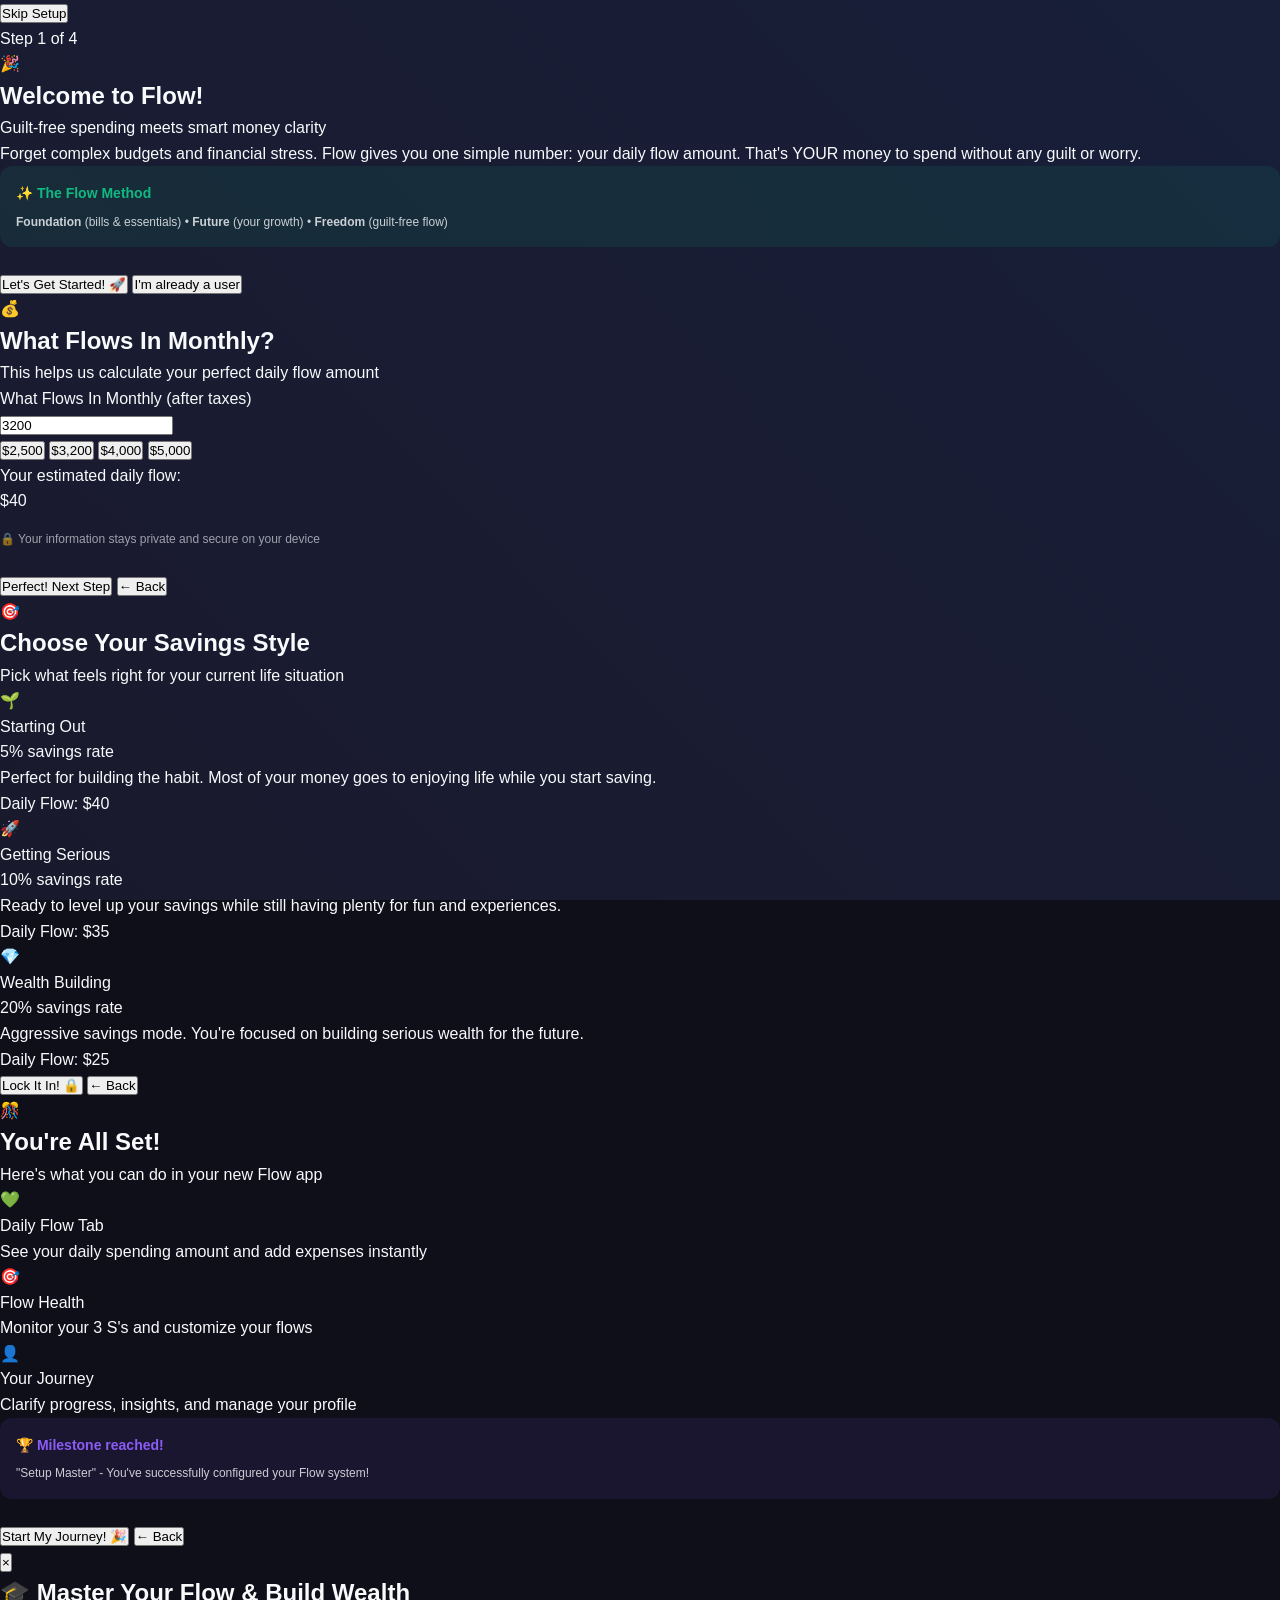
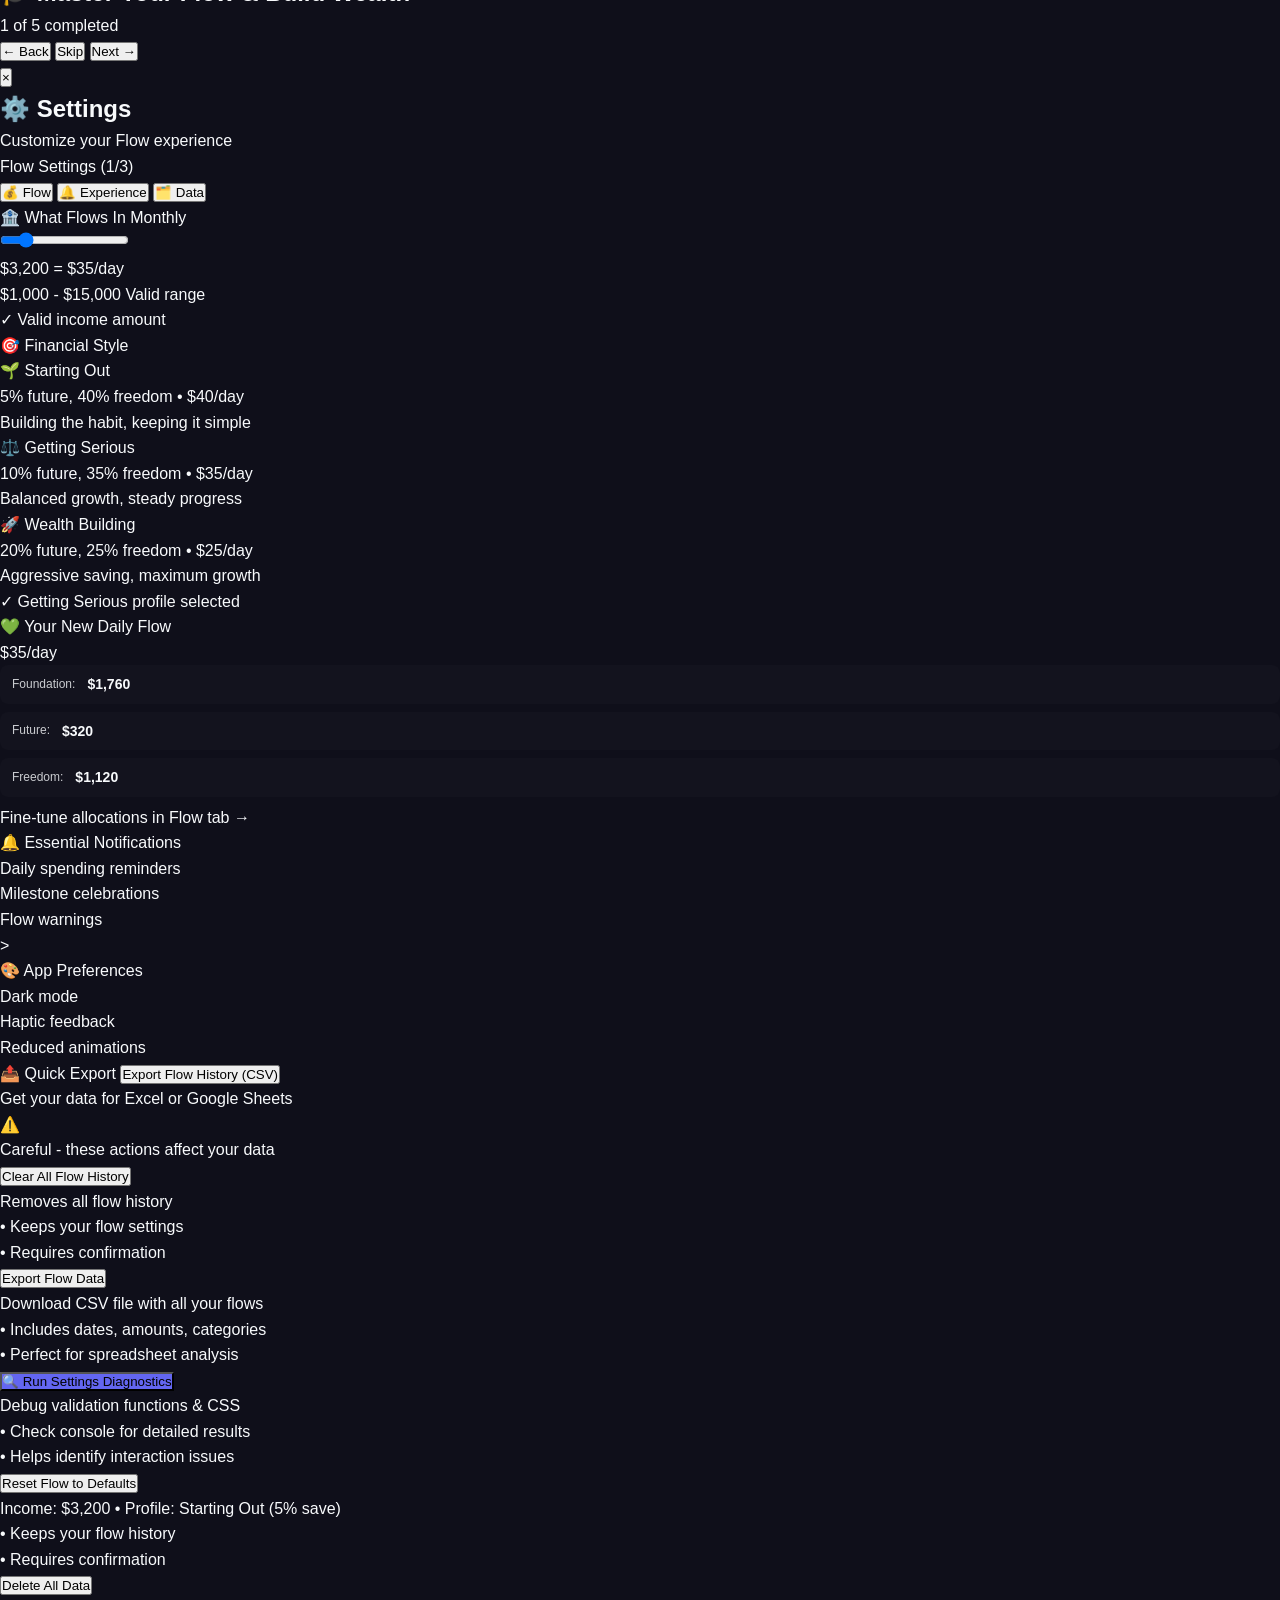
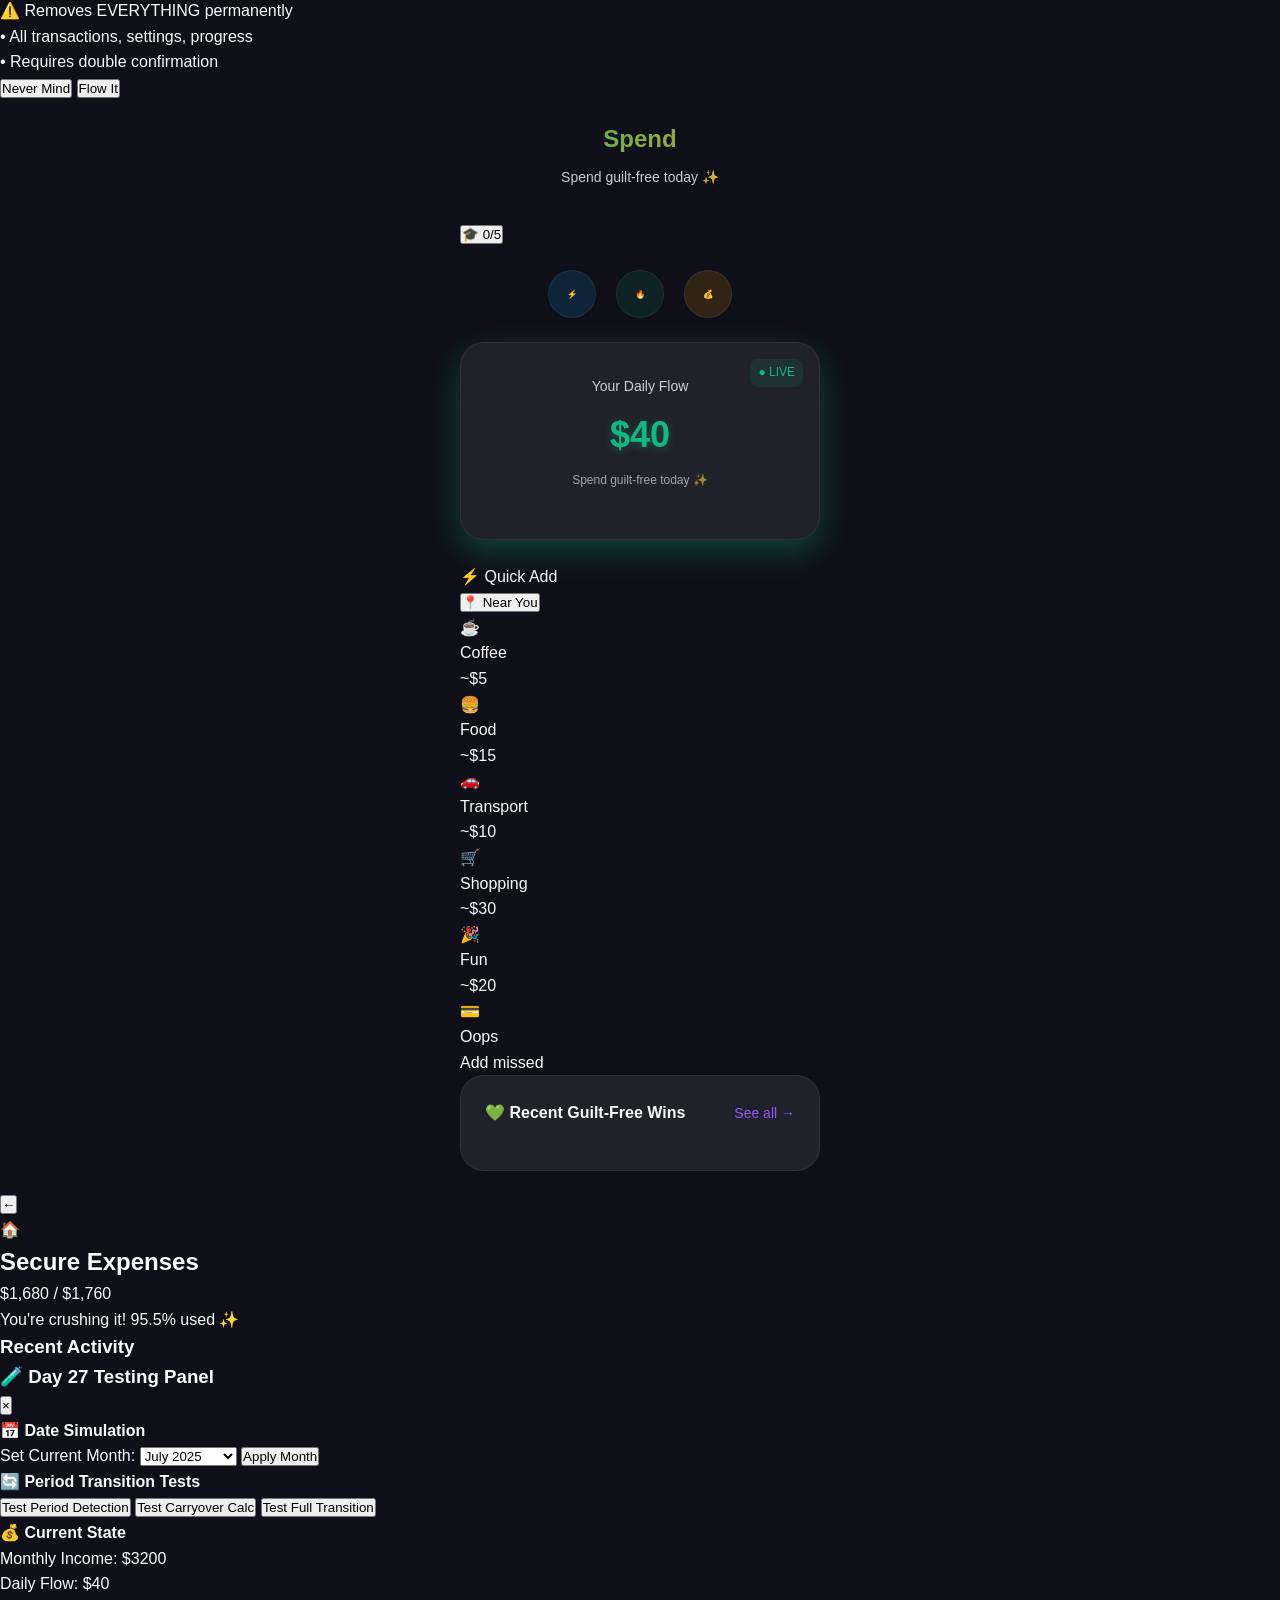
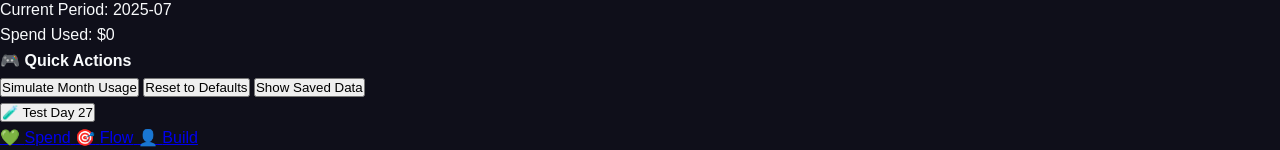
==== flow_app_v4.1.html @ bead7e96 "v4.1.0: Fix allocation sliders & add version headers LLOCATION SLIDER FIXES: - Fixed manual drag ha" ====
<!DOCTYPE html>
<html lang="en">

<head>
    <meta charset="UTF-8">
    <meta name="viewport" content="width=device-width, initial-scale=1.0, user-scalable=no">
    <title>💚 Flow v4.1 - Your Financial Freedom</title>

    <!--
    Flow Budgeting App - HTML
    VERSION: v4.1.0 - Production Ready
    DATE: July 21, 2025
    LAST UPDATED: Allocation Sliders Fixed & Manual Drag System
    STATUS: Production Ready - Touch-optimized Interface
    -->
    
    <!-- Your CSS file -->
    <link rel="stylesheet" href="flow_app_v4.1.css">

    <!-- Final Tooltip Styling -->
    <style>
        #tooltip {
            position: fixed !important;
            background: linear-gradient(135deg, #0ea5e9 0%, #06b6d4 100%) !important;
            color: white !important;
            padding: 20px 24px !important;
            border-radius: 16px !important;
            font-size: 14px !important;
            line-height: 1.5 !important;
            box-shadow: 0 20px 60px rgba(14, 165, 233, 0.3) !important;
            z-index: 999999 !important;
            opacity: 0 !important;
            transition: all 0.4s cubic-bezier(0.4, 0, 0.2, 1) !important;
            pointer-events: none !important;
            max-width: 300px !important;
            backdrop-filter: blur(20px) !important;
            border: 1px solid rgba(255, 255, 255, 0.2) !important;
        }

        #tooltip.show {
            opacity: 1 !important;
            pointer-events: auto !important;
        }

        #tooltip .tooltip-title {
            font-size: 14px !important;
            font-weight: 600 !important;
            color: #ffffff !important;
            margin-bottom: 8px !important;
        }

        #tooltip .tooltip-content {
            font-size: 13px !important;
            color: rgba(255, 255, 255, 0.9) !important;
            line-height: 1.4 !important;
        }

        #tooltip::after {
            content: '' !important;
            position: absolute !important;
            top: 100% !important;
            left: 50% !important;
            margin-left: -8px !important;
            border: 8px solid transparent !important;
            border-top-color: #0ea5e9 !important;
        }
        
        /* EMERGENCY SLIDER FIX - Ensure sliders are interactive */
        .custom-slider {
            pointer-events: auto !important;
            touch-action: none !important;
            user-select: none !important;
            -webkit-user-select: none !important;
            position: relative !important;
            z-index: 10 !important;
        }
    </style>
</head>

<body>
    <!-- Tooltip Container - Moved to very top for testing -->
    <div class="tooltip" id="tooltip">
        <div class="tooltip-title"></div>
        <div class="tooltip-content"></div>
    </div>

    <div class="bg-animation"></div>

    <!-- ===== DAY 11 ADDITION: ONBOARDING OVERLAY SYSTEM ===== -->
    <div class="onboarding-overlay" id="onboardingOverlay">
        <button class="skip-button" onclick="bypassOnboardingFlow()">Skip Setup</button>

        <div class="onboarding-container">
            <div class="progress-container-onboarding">
                <div class="progress-text-onboarding">Step <span id="currentStep">1</span> of 4</div>
                <div class="progress-bar-onboarding">
                    <div class="progress-fill-onboarding" id="progressFill" style="width: 25%"></div>
                </div>
            </div>

            <!-- STEP 1: WELCOME & PHILOSOPHY -->
            <div class="onboarding-step active" id="step1">
                <div class="step-icon">🎉</div>
                <h2 class="step-title">Welcome to Flow!</h2>
                <p class="step-subtitle">Guilt-free spending meets smart money clarity</p>
                <p class="step-description">
                    Forget complex budgets and financial stress. Flow gives you one simple number:
                    your daily flow amount. That's YOUR money to spend without any guilt or worry.
                </p>
                <div
                    style="background: rgba(16, 185, 129, 0.1); border-radius: 12px; padding: 16px; margin-bottom: 24px;">
                    <div style="font-size: 14px; font-weight: 600; color: var(--accent-green); margin-bottom: 8px;">
                        ✨ The Flow Method
                    </div>
                    <div style="font-size: 12px; color: var(--text-secondary); line-height: 1.5;">
                        <strong>Foundation</strong> (bills & essentials) • <strong>Future</strong> (your growth) •
                        <strong>Freedom</strong> (guilt-free flow)
                    </div>
                </div>
                <button class="btn-primary" onclick="nextStep()">Let's Get Started! 🚀</button>
                <button class="btn-secondary" onclick="bypassOnboardingFlow()">I'm already a user</button>
            </div>

            <!-- STEP 2: INCOME SETUP - DAY 12 ENHANCED WITH VALIDATION -->
            <div class="onboarding-step" id="step2">
                <div class="step-icon">💰</div>
                <h2 class="step-title">What Flows In Monthly?</h2>
                <p class="step-subtitle">This helps us calculate your perfect daily flow amount</p>

                <div class="income-input-container">
                    <div class="income-label">What Flows In Monthly (after taxes)</div>
                    <input type="number" class="income-input" id="incomeInput" placeholder="3200" value="3200"
                        oninput="validateAndUpdateIncome()" />

                    <div class="income-presets">
                        <button class="preset-btn" onclick="setIncomeWithValidation(2500)">$2,500</button>
                        <button class="preset-btn selected" onclick="setIncomeWithValidation(3200)">$3,200</button>
                        <button class="preset-btn" onclick="setIncomeWithValidation(4000)">$4,000</button>
                        <button class="preset-btn" onclick="setIncomeWithValidation(5000)">$5,000</button>
                    </div>

                    <!-- DAY 12 ADDITION: Validation Message Display -->
                    <div class="validation-message" id="validationMessage"></div>
                </div>

                <div class="daily-flow-preview" id="dailyFlowPreview">
                    <div class="preview-label">Your estimated daily flow:</div>
                    <div class="preview-amount" id="previewAmount">$40</div>
                </div>

                <div style="font-size: 12px; color: var(--text-muted); margin-top: 16px; margin-bottom: 24px;">
                    🔒 Your information stays private and secure on your device
                </div>

                <!-- DAY 12 ADDITION: Button with validation state -->
                <button class="btn-primary" id="incomeNextBtn" onclick="nextStep()">Perfect! Next Step</button>
                <button class="btn-secondary" onclick="prevStep()">← Back</button>
            </div>

            <!-- STEP 3: SAVINGS PROFILE SELECTION -->
            <div class="onboarding-step" id="step3">
                <div class="step-icon">🎯</div>
                <h2 class="step-title">Choose Your Savings Style</h2>
                <p class="step-subtitle">Pick what feels right for your current life situation</p>

                <div class="profile-options">
                    <div class="profile-option selected" data-profile="starting"
                        onclick="processProfileSelection('starting')">
                        <div class="profile-header">
                            <div class="profile-emoji">🌱</div>
                            <div>
                                <div class="profile-name">Starting Out</div>
                                <div class="profile-save-rate">5% savings rate</div>
                            </div>
                        </div>
                        <div class="profile-details">Perfect for building the habit. Most of your money goes to enjoying
                            life while you start saving.</div>
                        <div class="profile-preview">
                            <span>Daily Flow:</span>
                            <span class="profile-daily-flow" id="startingFlow">$40</span>
                        </div>
                    </div>

                    <div class="profile-option" data-profile="serious" onclick="processProfileSelection('serious')">
                        <div class="profile-header">
                            <div class="profile-emoji">🚀</div>
                            <div>
                                <div class="profile-name">Getting Serious</div>
                                <div class="profile-save-rate">10% savings rate</div>
                            </div>
                        </div>
                        <div class="profile-details">Ready to level up your savings while still having plenty for fun
                            and experiences.</div>
                        <div class="profile-preview">
                            <span>Daily Flow:</span>
                            <span class="profile-daily-flow" id="seriousFlow">$35</span>
                        </div>
                    </div>

                    <div class="profile-option" data-profile="wealth" onclick="processProfileSelection('wealth')">
                        <div class="profile-header">
                            <div class="profile-emoji">💎</div>
                            <div>
                                <div class="profile-name">Wealth Building</div>
                                <div class="profile-save-rate">20% savings rate</div>
                            </div>
                        </div>
                        <div class="profile-details">Aggressive savings mode. You're focused on building serious wealth
                            for the future.</div>
                        <div class="profile-preview">
                            <span>Daily Flow:</span>
                            <span class="profile-daily-flow" id="wealthFlow">$25</span>
                        </div>
                    </div>
                </div>

                <button class="btn-primary" onclick="nextStep()">Lock It In! 🔒</button>
                <button class="btn-secondary" onclick="prevStep()">← Back</button>
            </div>

            <!-- STEP 4: APP TOUR & FIRST ACTION -->
            <div class="onboarding-step" id="step4">
                <div class="step-icon">🎊</div>
                <h2 class="step-title">You're All Set!</h2>
                <p class="step-subtitle">Here's what you can do in your new Flow app</p>

                <div class="tour-features">
                    <div class="tour-feature">
                        <div class="tour-feature-icon">💚</div>
                        <div class="tour-feature-content">
                            <div class="tour-feature-title">Daily Flow Tab</div>
                            <div class="tour-feature-desc">See your daily spending amount and add expenses instantly
                            </div>
                        </div>
                    </div>

                    <div class="tour-feature">
                        <div class="tour-feature-icon">🎯</div>
                        <div class="tour-feature-content">
                            <div class="tour-feature-title">Flow Health</div>
                            <div class="tour-feature-desc">Monitor your 3 S's and customize your flows</div>
                        </div>
                    </div>

                    <div class="tour-feature">
                        <div class="tour-feature-icon">👤</div>
                        <div class="tour-feature-content">
                            <div class="tour-feature-title">Your Journey</div>
                            <div class="tour-feature-desc">Clarify progress, insights, and manage your profile</div>
                        </div>
                    </div>
                </div>

                <div
                    style="background: rgba(139, 92, 246, 0.1); border-radius: 12px; padding: 16px; margin-bottom: 24px;">
                    <div style="font-size: 14px; font-weight: 600; color: var(--accent-purple); margin-bottom: 8px;">
                        🏆 Milestone reached!
                    </div>
                    <div style="font-size: 12px; color: var(--text-secondary);">
                        "Setup Master" - You've successfully configured your Flow system!
                    </div>
                </div>

                <button class="btn-primary" onclick="finalizeOnboardingFlow()">Start My Journey! 🎉</button>
                <button class="btn-secondary" onclick="prevStep()">← Back</button>
            </div>
        </div>
    </div>

    <!-- ===== WEEK 3 EDUCATION MODAL SYSTEM ===== -->
    <!-- Education Modal Overlay -->
    <div class="education-modal-overlay" id="educationModalOverlay">
        <div class="education-modal-container">
            <!-- Progress Header -->
            <div class="education-progress-header">
                <button class="education-close-btn" onclick="closeEducationModal()"
                    aria-label="Close Education">×</button>

                <div class="education-title">
                    <h2>🎓 Master Your Flow & Build Wealth</h2>
                </div>

                <!-- Progress Indicator -->
                <div class="education-progress-container">
                    <div class="education-progress-dots">
                        <span class="progress-dot active" data-card="0"></span>
                        <span class="progress-dot" data-card="1"></span>
                        <span class="progress-dot" data-card="2"></span>
                        <span class="progress-dot" data-card="3"></span>
                        <span class="progress-dot" data-card="4"></span>
                    </div>
                    <div class="education-progress-text">
                        <span id="currentCardNumber">1</span> of 5 completed
                    </div>
                    <div class="education-progress-bar">
                        <div class="education-progress-fill" id="educationProgressFill"></div>
                    </div>
                </div>
            </div>

            <!-- Card Stack Container -->
            <div class="education-card-stack" id="educationCardStack">
                <!-- Cards will be dynamically inserted here -->
            </div>

            <!-- Navigation Controls -->
            <div class="education-navigation">
                <button class="nav-btn nav-back" id="educationNavBack" onclick="previousEducationCard()">
                    <span>← Back</span>
                </button>
                <button class="nav-btn nav-skip" id="educationNavSkip" onclick="skipEducationCard()">
                    <span>Skip</span>
                </button>
                <button class="nav-btn nav-next" id="educationNavNext" onclick="nextEducationCard()">
                    <span>Next →</span>
                </button>
            </div>
        </div>
    </div>
    <!-- ===== END WEEK 3 EDUCATION MODAL ===== -->

    <!-- ===== WEEK 5 SETTINGS MODAL SYSTEM (ADAPTED FROM WEEK 3) ===== -->
    <!-- Settings Modal Overlay -->
    <div class="settings-modal-overlay" id="settingsModalOverlay">
        <div class="settings-modal-container">
            <!-- Header with Section Navigation (Adapted from Week 3 progress header) -->
            <div class="settings-progress-header">
                <button class="settings-close-btn" onclick="closeSettingsModal()" aria-label="Close Settings">×</button>

                <div class="settings-title">
                    <h2>⚙️ Settings</h2>
                    <p class="settings-subtitle">Customize your Flow experience</p>
                </div>

                <!-- Progress Indicators (Adapted from Education Modal) -->
                <div class="settings-progress-container">
                    <div class="settings-progress-dots">
                        <div class="progress-dot settings-progress-dot active" data-section="0"
                            onclick="showSettingsSection(0)"></div>
                        <div class="progress-dot settings-progress-dot" data-section="1"
                            onclick="showSettingsSection(1)"></div>
                        <div class="progress-dot settings-progress-dot" data-section="2"
                            onclick="showSettingsSection(2)"></div>
                    </div>
                    <div class="settings-progress-text">
                        <span id="settingsProgressText">Flow Settings (1/3)</span>
                    </div>
                    <div class="settings-progress-bar">
                        <div class="settings-progress-fill" id="settingsProgressFill"></div>
                    </div>
                </div>

                <!-- Section Navigation (Adapted from progress dots) -->
                <div class="settings-section-nav">
                    <button class="section-nav-btn active" data-section="0" onclick="showSettingsSection(0)">
                        💰 Flow
                    </button>
                    <button class="section-nav-btn" data-section="1" onclick="showSettingsSection(1)">
                        🔔 Experience
                    </button>
                    <button class="section-nav-btn" data-section="2" onclick="showSettingsSection(2)">
                        🗂️ Data
                    </button>
                </div>
            </div>

            <!-- Content Container (Adapted from card stack) -->
            <div class="settings-content-container" id="settingsContentContainer">
                <!-- Section 1: My Flow -->
                <div class="settings-section-content active" id="settingsSection0">
                    <!-- Income Slider with Validation -->
                    <div class="settings-form-group">
                        <label class="settings-form-label">🏦 What Flows In Monthly</label>
                        <div class="income-slider-container">
                            <input type="range" id="incomeSlider" class="settings-slider" min="1000" max="15000"
                                step="100" value="3200">
                            <div class="slider-value">
                                <span id="incomeSliderValue">$3,200</span>
                                <span class="daily-flow-preview" id="dailyFlowPreview">= $35/day</span>
                            </div>
                            <div class="slider-validation-feedback">
                                <span class="slider-bounds">$1,000 - $15,000</span>
                                <span class="slider-status valid" id="incomeSliderStatus">Valid range</span>
                            </div>
                        </div>
                        <div class="validation-message" id="incomeValidationMessage">
                            <span class="validation-icon">✓</span>
                            <span class="validation-text">Valid income amount</span>
                        </div>
                    </div>

                    <!-- Profile Selection with Validation -->
                    <div class="settings-form-group">
                        <label class="settings-form-label">🎯 Financial Style</label>
                        <div class="profile-selection">
                            <div class="profile-option" id="profile_starting_out"
                                onclick="selectProfileWithValidation('starting_out')">
                                <div class="profile-header">
                                    <span class="profile-emoji">🌱</span>
                                    <span class="profile-name">Starting Out</span>
                                </div>
                                <div class="profile-details">5% future, 40% freedom • $40/day</div>
                                <div class="profile-description">Building the habit, keeping it simple</div>
                            </div>

                            <div class="profile-option selected valid" id="profile_getting_serious"
                                onclick="selectProfileWithValidation('getting_serious')">
                                <div class="profile-header">
                                    <span class="profile-emoji">⚖️</span>
                                    <span class="profile-name">Getting Serious</span>
                                </div>
                                <div class="profile-details">10% future, 35% freedom • $35/day</div>
                                <div class="profile-description">Balanced growth, steady progress</div>
                            </div>

                            <div class="profile-option" id="profile_wealth_building"
                                onclick="selectProfileWithValidation('wealth_building')">
                                <div class="profile-header">
                                    <span class="profile-emoji">🚀</span>
                                    <span class="profile-name">Wealth Building</span>
                                </div>
                                <div class="profile-details">20% future, 25% freedom • $25/day</div>
                                <div class="profile-description">Aggressive saving, maximum growth</div>
                            </div>
                        </div>
                        <div class="validation-message success show" id="profileValidationMessage">
                            <span class="validation-icon">✓</span>
                            <span class="validation-text">Getting Serious profile selected</span>
                        </div>
                    </div>

                    <!-- Enhanced Real-time Preview Card -->
                    <div class="settings-preview-card">
                        <div class="preview-title">💚 Your New Daily Flow</div>
                        <div class="preview-amount" id="previewDailyFlow">$35/day</div>
                        <div class="preview-breakdown">
                            <div class="breakdown-item">
                                <span class="breakdown-label">Foundation:</span>
                                <span class="breakdown-amount" id="previewFoundation">$1,760</span>
                            </div>
                            <div class="breakdown-item">
                                <span class="breakdown-label">Future:</span>
                                <span class="breakdown-amount" id="previewFuture">$320</span>
                            </div>
                            <div class="breakdown-item">
                                <span class="breakdown-label">Freedom:</span>
                                <span class="breakdown-amount" id="previewFreedom">$1,120</span>
                            </div>
                        </div>
                        <div class="preview-note">Fine-tune allocations in Flow tab →</div>
                    </div>
                </div>

                <!-- Section 2: App Experience -->
                <div class="settings-section-content" id="settingsSection1">
                    <!-- Essential Notifications -->
                    <div class="settings-form-group">
                        <label class="settings-form-label">🔔 Essential Notifications</label>
                        <div class="toggle-group">
                            <div class="toggle-item">
                                <span class="toggle-label">Daily spending reminders</span>
                                <div class="settings-toggle active" id="toggleDailyReminders"
                                    onclick="toggleSetting('dailyReminders')">
                                    <div class="settings-toggle-slider"></div>
                                </div>
                            </div>
                            <div class="toggle-item">
                                <span class="toggle-label">Milestone celebrations</span>
                                <div class="settings-toggle active" id="toggleAchievements"
                                    onclick="toggleSetting('achievements')">
                                    <div class="settings-toggle-slider"></div>
                                </div>
                            </div>
                            <div class="toggle-item">
                                <span class="toggle-label">Flow warnings</span>
                                <div class="settings-toggle active" id="toggleFlowWarnings"
                                    onclick="toggleSetting('flowWarnings')">>
                                    <div class="settings-toggle-slider"></div>
                                </div>
                            </div>
                        </div>
                    </div>

                    <!-- App Preferences -->
                    <div class="settings-form-group">
                        <label class="settings-form-label">🎨 App Preferences</label>
                        <div class="toggle-group">
                            <div class="toggle-item">
                                <span class="toggle-label">Dark mode</span>
                                <div class="settings-toggle active" id="toggleDarkMode"
                                    onclick="toggleSetting('darkMode')">
                                    <div class="settings-toggle-slider"></div>
                                </div>
                            </div>
                            <div class="toggle-item">
                                <span class="toggle-label">Haptic feedback</span>
                                <div class="settings-toggle active" id="toggleHapticFeedback"
                                    onclick="toggleSetting('hapticFeedback')">
                                    <div class="settings-toggle-slider"></div>
                                </div>
                            </div>
                            <div class="toggle-item">
                                <span class="toggle-label">Reduced animations</span>
                                <div class="settings-toggle" id="toggleReducedAnimations"
                                    onclick="toggleSetting('reducedAnimations')">
                                    <div class="settings-toggle-slider"></div>
                                </div>
                            </div>
                        </div>
                    </div>

                    <!-- Quick Export -->
                    <div class="settings-form-group">
                        <label class="settings-form-label">📤 Quick Export</label>
                        <button class="settings-action-btn primary" onclick="exportTransactionsCSV()">
                            Export Flow History (CSV)
                        </button>
                        <div class="export-description">Get your data for Excel or Google Sheets</div>
                    </div>
                </div>

                <!-- Section 3: Data Management -->
                <div class="settings-section-content" id="settingsSection2">
                    <div class="data-management-warning">
                        <div class="warning-icon">⚠️</div>
                        <div class="warning-text">Careful - these actions affect your data</div>
                    </div>

                    <!-- Clear Flow History with Enhanced Confirmation -->
                    <div class="data-action-item">
                        <button class="settings-action-btn secondary" onclick="clearAllTransactionsWithConfirmation()">
                            Clear All Flow History
                        </button>
                        <div class="action-description">
                            <div class="action-summary">Removes all flow history</div>
                            <div class="action-details">• Keeps your flow settings<br>• Requires confirmation</div>
                        </div>
                    </div>

                    <!-- Export Data with Progress -->
                    <div class="data-action-item">
                        <button class="settings-action-btn primary" onclick="exportTransactionsCSVWithProgress()">
                            Export Flow Data
                        </button>
                        <div class="action-description export-description">
                            <div class="action-summary">Download CSV file with all your flows</div>
                            <div class="action-details">• Includes dates, amounts, categories<br>• Perfect for
                                spreadsheet analysis</div>
                        </div>
                    </div>

                    <!-- DEBUG: Diagnostic Button -->
                    <div class="data-action-item">
                        <button class="settings-action-btn primary" onclick="settingsDiagnostics().runAllTests()"
                            style="background: #6366f1;">
                            🔍 Run Settings Diagnostics
                        </button>
                        <div class="action-description">
                            <div class="action-summary">Debug validation functions & CSS</div>
                            <div class="action-details">• Check console for detailed results<br>• Helps identify
                                interaction issues</div>
                        </div>
                    </div>

                    <!-- Reset Budget with Enhanced Confirmation -->
                    <div class="data-action-item">
                        <button class="settings-action-btn secondary" onclick="resetBudgetDefaultsWithConfirmation()">
                            Reset Flow to Defaults
                        </button>
                        <div class="action-description">
                            <div class="action-summary">Income: $3,200 • Profile: Starting Out (5% save)</div>
                            <div class="action-details">• Keeps your flow history<br>• Requires confirmation
                            </div>
                        </div>
                    </div>

                    <!-- Delete All Data with Double Confirmation -->
                    <div class="data-action-item danger">
                        <button class="settings-action-btn danger" onclick="deleteAllDataWithConfirmation()">
                            Delete All Data
                        </button>
                        <div class="action-description">
                            <div class="action-summary">⚠️ Removes EVERYTHING permanently</div>
                            <div class="action-details">• All transactions, settings, progress<br>• Requires double
                                confirmation</div>
                        </div>
                    </div>
                </div>
            </div>

            <!-- Apply/Cancel Actions -->
            <div class="settings-actions">
                <button class="btn-secondary" onclick="cancelSettingsChanges()">Never Mind</button>
                <button class="btn-primary" onclick="applySettingsChanges()">Flow It</button>
            </div>
        </div>
    </div>
    <!-- ===== END WEEK 5 SETTINGS MODAL ===== -->

    <!-- ===== MAIN APP CONTAINER (PRESERVED 100% FROM PHASE 2) ===== -->
    <div class="app-container">
        <!-- TAB 1: SPEND -->
        <div class="tab-content active" id="daily-flow">
            <div class="tab-header-container" style="position: relative;">
                <h1 class="tab-main-title">Spend</h1>
                <p class="tab-subtitle">Spend guilt-free today ✨</p>

                <!-- Education Icon (Week 3 Implementation) -->
                <button class="education-icon-btn" onclick="openFlowEducation()" aria-label="Open Financial Education">
                    <span class="education-icon">🎓</span>
                    <span class="education-badge" id="educationProgressBadge">0/5</span>
                </button>
            </div>
            <!-- Achievement Icons -->
            <div class="achievement-icons">
                <div class="achievement-icon mindful" data-tooltip="mindful-week">
                    <span>⚡</span>
                </div>
                <div class="achievement-icon flow-month" data-tooltip="flow-month">
                    <span>🔥</span>
                </div>
                <div class="achievement-icon efficiency" data-tooltip="efficiency">
                    <span>💰</span>
                </div>
            </div>

            <div class="hero-section">
                <div class="daily-flow-display" onclick="celebrateFlow()" data-tooltip="daily-flow-amount">
                    <div class="daily-flow-label">Your Daily Flow</div>
                    <div class="daily-flow-amount" id="dailyFlowAmount">$40</div>
                    <div class="daily-flow-description">Spend guilt-free today ✨</div>
                    <div
                        style="position: absolute; top: 16px; right: 16px; font-size: 12px; color: var(--accent-green); background: rgba(16, 185, 129, 0.1); padding: 4px 8px; border-radius: 8px; font-weight: 500;">
                        <span id="syncIndicator">● LIVE</span>
                    </div>
                </div>
            </div>

            <!-- Enhanced Quick Add System -->
            <div class="quick-add-section">
                <div class="quick-add-header">
                    <div class="quick-add-title" data-tooltip="quick-add-system">⚡ Quick Add</div>
                    <button class="location-toggle" onclick="toggleLocationSuggestions()"
                        data-tooltip="location-features">📍 Near You</button>
                </div>

                <!-- Location Suggestions (Initially Hidden) -->
                <div class="location-suggestions" id="locationSuggestions" style="display: none;">
                    <div class="location-header">
                        <span>📍</span>
                        <span class="location-title">Recent & Nearby</span>
                    </div>
                    <div class="location-buttons">
                        <button class="location-btn" onclick="quickLocationSpend(6, 'Starbucks')">
                            ☕ Starbucks ~$6
                        </button>
                        <button class="location-btn" onclick="quickLocationSpend(45, 'Target')">
                            🛒 Target ~$45
                        </button>
                        <button class="location-btn" onclick="quickLocationSpend(32, 'Safeway')">
                            🥕 Safeway ~$32
                        </button>
                        <button class="location-btn" onclick="quickLocationSpend(18, 'AMC Theaters')">
                            🎬 AMC ~$18
                        </button>
                    </div>
                </div>

                <!-- Enhanced 6-Button Grid -->
                <div class="quick-add-grid">
                    <div class="quick-add-btn coffee" onclick="quickCategorySpend(5, 'Coffee')">
                        <div class="quick-add-icon">☕</div>
                        <div class="quick-add-label">Coffee</div>
                        <div class="quick-add-price">~$5</div>
                    </div>

                    <div class="quick-add-btn food" onclick="quickCategorySpend(15, 'Food')">
                        <div class="quick-add-icon">🍔</div>
                        <div class="quick-add-label">Food</div>
                        <div class="quick-add-price">~$15</div>
                    </div>

                    <div class="quick-add-btn transport" onclick="quickCategorySpend(10, 'Transport')">
                        <div class="quick-add-icon">🚗</div>
                        <div class="quick-add-label">Transport</div>
                        <div class="quick-add-price">~$10</div>
                    </div>

                    <div class="quick-add-btn shopping" onclick="quickCategorySpend(30, 'Shopping')">
                        <div class="quick-add-icon">🛒</div>
                        <div class="quick-add-label">Shopping</div>
                        <div class="quick-add-price">~$30</div>
                    </div>

                    <div class="quick-add-btn fun" onclick="quickCategorySpend(20, 'Fun')">
                        <div class="quick-add-icon">🎉</div>
                        <div class="quick-add-label">Fun</div>
                        <div class="quick-add-price">~$20</div>
                    </div>

                    <div class="quick-add-btn oops" onclick="showOopsModal()" data-tooltip="oops-button">
                        <div class="quick-add-icon">💳</div>
                        <div class="quick-add-label">Oops</div>
                        <div class="quick-add-price">Add missed</div>
                    </div>
                </div>
            </div>

            <div class="recent-purchases">
                <div class="section-header">
                    <h2 class="section-title">💚 Recent Guilt-Free Wins</h2>
                    <span class="view-all" onclick="viewAllPurchases()">See all →</span>
                </div>
                <div id="recentPurchasesList">
                    <!-- Dynamic transaction items -->
                </div>
            </div>

        </div>

        <!-- TAB 2: FLOW -->
        <div class="tab-content" id="budget-health">
            <div class="tab-header-container" style="position: relative;">
                <h1 class="tab-main-title">Flow</h1>
                <p class="tab-subtitle">Your money, clarified 🎯</p>

                <!-- Settings Icon (Week 5 Implementation) -->
                <button class="settings-icon-btn" onclick="openSettingsModal()" aria-label="Open Settings">
                    <span class="settings-icon">⚙️</span>
                </button>
            </div>

            <!-- Mastery Badges -->
            <div class="mastery-badges">
                <div class="mastery-badge budget-keeper" data-tooltip="budget-keeper">
                    <span>🎯</span>
                </div>
                <div class="mastery-badge flow-master" data-tooltip="flow-master">
                    <span>🌊</span>
                </div>
                <div class="mastery-badge wealth-builder" data-tooltip="wealth-builder">
                    <span>💎</span>
                </div>
            </div>

            <!-- Enhanced Income Display -->
            <div class="income-overview">
                <div class="income-label">Your Money Coming In</div>
                <div class="income-display-container">
                    <div class="income-amount" id="incomeAmount" data-tooltip="income-amount">
                        $3,200
                    </div>
                </div>
                <div class="income-period">Everything flows from here ✨</div>

                <!-- Income Edit Modal (Hidden by default) -->
                <div class="income-edit-overlay" id="incomeEditOverlay" style="display: none;">
                    <div class="income-edit-modal">
                        <div class="edit-header">
                            <h3>Adjust Your Income</h3>
                            <button class="close-edit" onclick="cancelIncomeEdit()">×</button>
                        </div>
                        <div class="edit-content">
                            <div class="current-income">
                                <span class="edit-label">Current: </span>
                                <span class="current-amount" id="currentIncomeDisplay">$3,200</span>
                            </div>
                            <div class="input-group">
                                <span class="currency-symbol">$</span>
                                <input type="number" id="newIncomeInput" class="income-input" placeholder="3200"
                                    min="500" max="50000">
                            </div>
                            <div class="impact-preview" id="incomeImpactPreview">
                                <div class="preview-item">
                                    <span class="preview-label">Daily Freedom:</span>
                                    <span class="preview-change" id="dailyFlowPreview">$40 → $40</span>
                                </div>
                                <div class="preview-item">
                                    <span class="preview-label">Foundation:</span>
                                    <span class="preview-change" id="foundationPreview">$1,760 → $1,760</span>
                                </div>
                            </div>
                        </div>
                        <div class="edit-actions">
                            <button class="btn-cancel" onclick="cancelIncomeEdit()">Cancel</button>
                            <button class="btn-apply" onclick="applyIncomeChange()">Update Income</button>
                        </div>
                    </div>
                </div>

                <button class="income-adjust-btn" onclick="startIncomeEdit()" data-tooltip="income-adjust">
                    <span class="adjust-icon">✏️</span>
                    <span class="adjust-text">Tap to adjust</span>
                </button>
            </div>



            <div class="categories-grid" data-tooltip="flow-method">
                <div class="category-card foundation" onclick="showCategoryDetails('foundation')"
                    data-tooltip="foundation-flow">
                    <div class="category-header">
                        <div class="category-title-group">
                            <div class="category-emoji">🛡️</div>
                            <div class="category-title">
                                Foundation
                                <span class="allocation-change stable" id="foundationChange">
                                    <span class="change-icon">➡️</span>
                                    <span class="change-text">Stable</span>
                                </span>
                            </div>
                        </div>
                        <div class="category-percentage" id="foundationPercentage">55%</div>
                        <!-- Achievement Indicator -->
                        <span class="category-achievement-indicator" id="foundationAchievementIndicator"
                            style="margin-left: 8px; font-size: 16px; color: var(--accent-green);">🏆</span>
                    </div>
                    <div class="progress-container">
                        <div class="progress-fill" id="foundationProgressFill"></div>
                    </div>
                    <div class="progress-text">
                        <span id="foundationUsedAmount">$1,680 secured</span>
                        <span id="foundationAllocatedAmount">$1,760 foundation</span>
                    </div>
                </div>

                <div class="category-card future" onclick="showCategoryDetails('future')" data-tooltip="future-flow">
                    <div class="category-header">
                        <div class="category-title-group">
                            <div class="category-emoji">🌱</div>
                            <div class="category-title">
                                Future
                                <span class="allocation-change stable" id="futureChange">
                                    <span class="change-icon">➡️</span>
                                    <span class="change-text">Stable</span>
                                </span>
                            </div>
                        </div>
                        <div class="category-percentage" id="futurePercentage">5%</div>
                        <!-- Achievement Indicator -->
                        <span class="category-achievement-indicator" id="futureAchievementIndicator"
                            style="margin-left: 8px; font-size: 16px; color: var(--accent-green);">🏆</span>
                    </div>
                    <div class="progress-container">
                        <div class="progress-fill" id="futureProgressFill"></div>
                    </div>
                    <div class="progress-text">
                        <span id="futureUsedAmount">$160 growing automatically</span>
                        <span id="futureAllocatedAmount">$160 allocated</span>
                    </div>
                </div>

                <div class="category-card freedom" onclick="showCategoryDetails('freedom')" data-tooltip="freedom-flow">
                    <div class="category-header">
                        <div class="category-title-group">
                            <div class="category-emoji">💚</div>
                            <div class="category-title">
                                Freedom
                                <span class="allocation-change stable" id="freedomChange">
                                    <span class="change-icon">➡️</span>
                                    <span class="change-text">Stable</span>
                                </span>
                            </div>
                        </div>
                        <div class="category-percentage" id="freedomPercentage">40%</div>
                        <!-- Achievement Indicator -->
                        <span class="category-achievement-indicator" id="freedomAchievementIndicator"
                            style="margin-left: 8px; font-size: 16px; color: var(--accent-green);">🏆</span>
                    </div>
                    <div class="progress-container">
                        <div class="progress-fill" id="freedomProgressFill"></div>
                    </div>
                    <div class="progress-text">
                        <span id="freedomUsedAmount">$75 flows freely today</span>
                        <span id="freedomAllocatedAmount">$1,280 allocated</span>
                    </div>
                </div>
            </div>

            <!-- Flow Profile Selector - Horizontal Layout -->
            <div class="flow-profiles" data-tooltip="flow-profiles">
                <div class="profiles-header">
                    <h4>Quick Flow Profiles</h4>
                    <p>Choose a preset or customize below</p>
                </div>
                <div class="profile-options">
                    <button class="profile-option foundation-flow active" onclick="selectProfile('foundation')"
                        data-profile="foundation">
                        <span class="profile-icon">🛡️</span>
                        <span class="profile-name">Foundation Flow</span>
                        <span class="profile-split">55% • 5% • 40%</span>
                    </button>
                    <button class="profile-option growth-flow" onclick="selectProfile('growth')" data-profile="growth">
                        <span class="profile-icon">🌱</span>
                        <span class="profile-name">Growth Flow</span>
                        <span class="profile-split">50% • 15% • 35%</span>
                    </button>
                    <button class="profile-option freedom-flow" onclick="selectProfile('freedom')"
                        data-profile="freedom">
                        <span class="profile-icon">💚</span>
                        <span class="profile-name">Freedom Flow</span>
                        <span class="profile-split">45% • 5% • 50%</span>
                    </button>
                </div>
            </div>

            <!-- Enhanced Flow Customization Section -->
            <div class="allocation-customizer" id="allocationCustomizer" data-tooltip="adjust-flow">
                <div class="customization-header">
                    <h3 class="customization-title">Fine-Tune Your Flow</h3>
                    <p class="customization-subtitle">Adjust allocations to match your goals</p>
                </div>
                <div class="slider-group">
                    <div class="slider-label">
                        <span class="slider-name">�️ Foundation</span>
                        <span class="slider-value" id="foundationValue">55% • $1,760</span>
                    </div>
                    <div style="position: relative;">
                        <input type="range" class="custom-slider foundation" id="foundationSlider" min="30" max="80"
                            value="55" oninput="handleSliderInput('foundation', this)"
                            onmousedown="startSliderDrag('foundation', this)"
                            onmouseup="endSliderDrag('foundation', this)"
                            ontouchstart="startSliderDrag('foundation', this)"
                            ontouchend="endSliderDrag('foundation', this)">
                        <div class="slider-tooltip" id="foundationTooltip">55% • $1,760</div>
                    </div>
                    <div class="slider-description">Your safety net and non-negotiables</div>
                </div>

                <div class="slider-group">
                    <div class="slider-label">
                        <span class="slider-name">🌱 Future</span>
                        <span class="slider-value" id="futureValue">5% • $160</span>
                    </div>
                    <div style="position: relative;">
                        <input type="range" class="custom-slider future" id="futureSlider" min="0" max="30" value="5"
                            oninput="handleSliderInput('future', this)" onmousedown="startSliderDrag('future', this)"
                            onmouseup="endSliderDrag('future', this)" ontouchstart="startSliderDrag('future', this)"
                            ontouchend="endSliderDrag('future', this)">
                        <div class="slider-tooltip" id="futureTooltip">5% • $160</div>
                    </div>
                    <div class="slider-description">Growing automatically while you live</div>
                </div>

                <div class="slider-group">
                    <div class="slider-label">
                        <span class="slider-name">💚 Freedom</span>
                        <span class="slider-value" id="freedomValue">40% • $1,280</span>
                    </div>
                    <div style="position: relative;">
                        <input type="range" class="custom-slider freedom" id="freedomSlider" min="10" max="60"
                            value="40" oninput="handleSliderInput('freedom', this)"
                            onmousedown="startSliderDrag('freedom', this)" onmouseup="endSliderDrag('freedom', this)"
                            ontouchstart="startSliderDrag('freedom', this)" ontouchend="endSliderDrag('freedom', this)">
                        <div class="slider-tooltip" id="freedomTooltip">40% • $1,280</div>
                    </div>
                    <div class="slider-description">Today's guilt-free spending money</div>
                </div>

                <button class="reset-button" onclick="resetToProfileDefault()">
                    ↺ Reset to Profile Default
                </button>

                <!-- Real-time Preview -->
                <div class="allocation-preview" id="allocationPreview">
                    <div class="preview-header">
                        <span class="preview-label">Impact Preview</span>
                        <span class="preview-daily-flow">Daily Freedom: $<span id="previewDailyFlow">40</span></span>
                    </div>
                    <div class="preview-message" id="previewMessage">
                        Drag sliders to see how changes affect your daily flow
                    </div>
                </div>

                <div class="flow-buttons">
                    <button class="btn-flow-primary" onclick="applyAllocationChanges()">Update My Flow</button>
                    <button class="btn-flow-secondary" onclick="resetToDefaultFlow()">Back to Foundation Flow</button>
                </div>
            </div>

            <!-- STREAM 6: Goal Planning Section -->
            <div class="goal-planning" id="goalPlanningSection">
                <div class="goal-header">
                    <div class="goal-title">Goal Planning</div>
                    <button class="add-goal-btn" data-tooltip="goal-planning-feature">+ Add Goal</button>
                </div>

                <!-- Active Goal Example -->
                <div class="active-goal" data-tooltip="active-goal-example">
                    <div class="goal-info">
                        <div class="goal-details">
                            <h3>Europe Trip</h3>
                            <div class="goal-timeline">Target: 8 months (March 2026)</div>
                        </div>
                        <div class="goal-amount">
                            <div class="goal-target">$2,400</div>
                            <div class="goal-progress-text">$840 saved (35%)</div>
                        </div>
                    </div>

                    <div class="goal-progress-bar">
                        <div class="goal-progress-fill"></div>
                    </div>

                    <!-- Impact Preview -->
                    <div class="goal-impact" data-tooltip="impact-preview">
                        <div class="impact-title">💡 Smart Suggestion</div>
                        <div class="impact-suggestion">
                            Boost Future to 15% → daily freedom drops $45 → $35, but you'll reach your goal 2 months
                            earlier
                        </div>
                        <div class="impact-options">
                            <button class="impact-option sounds-good" onclick="handleGoalChoice('accept')">Sounds
                                good</button>
                            <button class="impact-option adjust" onclick="handleGoalChoice('adjust')">Let me
                                adjust</button>
                            <button class="impact-option keep" onclick="handleGoalChoice('keep')">Keep current</button>
                        </div>
                    </div>
                </div>

                <!-- Coming Soon Indicator -->
                <div class="coming-soon-indicator">
                    <span class="coming-soon-icon">🔮</span>
                    <span class="coming-soon-text">Full goal planning coming in v5.0 • This preview shows what's
                        possible</span>
                </div>
            </div>

            <!-- DAY 17 ADDITION: Category Detail View -->
            <div class="category-detail-view" id="categoryDetailView" style="display: none;">
                <div class="detail-header">
                    <button class="back-btn-glass" onclick="hideCategoryDetails()">← Back to Categories</button>
                    <div class="detail-category-header">
                        <span class="detail-emoji" id="detailEmoji">🏠</span>
                        <h2 class="detail-title" id="detailTitle">Secure Expenses</h2>
                    </div>
                </div>

                <div class="detail-summary-glass-card">
                    <div class="summary-amount-display" id="detailAmount">$1,680 / $1,760</div>
                    <div class="summary-percentage-text" id="detailPercentage">You're crushing it! 95.5% used</div>
                </div>

                <div class="transactions-section">
                    <h3 class="transactions-title">Recent Activity</h3>
                    <div class="transactions-list" id="transactionsList">
                        <!-- Transaction items will be populated by JavaScript -->
                    </div>
                </div>
            </div>
        </div>

        <!-- TAB 3: BUILD -->
        <div class="tab-content" id="your-journey">
            <!-- Tab Header -->
            <div class="growth-tab-header">
                <h1 class="growth-tab-title">Growth</h1>
                <p class="growth-tab-subtitle" data-tooltip="growth-philosophy">Building wealth vs tracking spending</p>
            </div>

            <!-- Growth Story Hero -->
            <div class="growth-story-hero">
                <div class="growth-hero-content">
                    <h2 class="growth-title" data-tooltip="milestone-progress">Building Wealth Warrior</h2>
                    <p class="growth-subtitle">Real progress across three areas of your money life</p>

                    <div class="milestone-progress-hero">
                        <div class="milestone-info" id="heroMilestoneInfo">
                            $<span id="totalBuiltAmount">347</span> built • $<span id="nextMilestoneAmount">153</span>
                            from
                            your next meaningful milestone
                        </div>
                        <div class="milestone-bar">
                            <div class="milestone-fill" id="milestoneProgressFill" style="width: 70%"></div>
                        </div>
                        <div class="milestone-encouragement" id="milestoneEncouragement">
                            You're <span id="milestoneProgressPercent">70</span>% to something that changes everything
                            🔥
                        </div>
                    </div>
                </div>
            </div>

            <!-- Money Timeline -->
            <div class="money-timeline" data-tooltip="money-timeline">
                <h3 class="timeline-title">Your Money Timeline</h3>
                <p class="timeline-subtitle">Each milestone represents real financial security</p>

                <div class="timeline-track">
                    <div class="milestone-marker completed" data-tooltip="milestone-100">
                        <div class="marker-circle">✓</div>
                        <div class="marker-label">$100<br>Foundation</div>
                    </div>
                    <div class="milestone-marker completed" data-tooltip="milestone-250">
                        <div class="marker-circle">✓</div>
                        <div class="marker-label">$250<br>Cushion</div>
                    </div>
                    <div class="milestone-marker current" data-tooltip="milestone-500">
                        <div class="marker-circle">$500</div>
                        <div class="marker-label">$500<br>Security</div>
                    </div>
                    <div class="milestone-marker future" data-tooltip="milestone-1000">
                        <div class="marker-circle">$1K</div>
                        <div class="marker-label">$1,000<br>Freedom</div>
                    </div>
                </div>
            </div>

            <!-- Growth Areas -->
            <div class="growth-areas">
                <!-- Smart Choices Area -->
                <div class="growth-area smart-choices" data-tooltip="smart-choices">
                    <div class="area-header">
                        <div class="area-info">
                            <div class="area-icon">🧠</div>
                            <div class="area-details">
                                <h3>Smart Choices</h3>
                                <div class="area-summary">Building mindful spending habits</div>
                            </div>
                        </div>
                        <div class="growth-progress-ring">
                            <svg class="progress-circle" viewBox="0 0 42 42">
                                <circle cx="21" cy="21" r="18" class="progress-bg"></circle>
                                <circle cx="21" cy="21" r="18" class="progress-fill smart-choices-progress"
                                    style="stroke-dasharray: 113; stroke-dashoffset: 34;"></circle>
                            </svg>
                            <div class="progress-text">75%</div>
                        </div>
                        <div class="growth-indicator" id="smartChoicesIndicator">Building habits</div>
                    </div>

                    <div class="building-moments">
                        <div class="building-moment">
                            <div class="moment-info">
                                <div class="moment-status">🌱</div>
                                <div class="moment-details">
                                    <div class="moment-name">Mindful Week</div>
                                    <div class="moment-context">5/7 days • 2 more mindful days</div>
                                </div>
                            </div>
                            <div class="moment-impact">Building discipline</div>
                        </div>

                        <div class="building-moment">
                            <div class="moment-info">
                                <div class="moment-status">✅</div>
                                <div class="moment-details">
                                    <div class="moment-name">Thoughtful Spending</div>
                                    <div class="moment-context">Built July 15th</div>
                                </div>
                            </div>
                            <div class="moment-impact">Habit formed</div>
                        </div>
                    </div>
                </div>

                <!-- Flow Mastery Area -->
                <div class="growth-area flow-mastery" data-tooltip="flow-mastery">
                    <div class="area-header">
                        <div class="area-info">
                            <div class="area-icon">🎯</div>
                            <div class="area-details">
                                <h3>Flow Mastery</h3>
                                <div class="area-summary">18 consecutive days in flow</div>
                            </div>
                        </div>
                        <div class="growth-progress-ring">
                            <svg class="progress-circle" viewBox="0 0 42 42">
                                <circle cx="21" cy="21" r="18" class="progress-bg"></circle>
                                <circle cx="21" cy="21" r="18" class="progress-fill flow-mastery-progress"
                                    style="stroke-dasharray: 113; stroke-dashoffset: 45;"></circle>
                            </svg>
                            <div class="progress-text">60%</div>
                        </div>
                        <div class="growth-indicator" id="flowMasteryIndicator">18-day streak</div>
                    </div>

                    <div class="building-moments">
                        <div class="building-moment">
                            <div class="moment-info">
                                <div class="moment-status">🔥</div>
                                <div class="moment-details">
                                    <div class="moment-name">Flow Month</div>
                                    <div class="moment-context">18 days of staying in flow</div>
                                </div>
                            </div>
                            <div class="moment-impact">Momentum building</div>
                        </div>

                        <div class="building-moment">
                            <div class="moment-info">
                                <div class="moment-status">✅</div>
                                <div class="moment-details">
                                    <div class="moment-name">Daily Rhythm</div>
                                    <div class="moment-context">Built July 8th</div>
                                </div>
                            </div>
                            <div class="moment-impact">Foundation set</div>
                        </div>
                    </div>
                </div>

                <!-- Real Money Built Area -->
                <div class="growth-area real-money" data-tooltip="real-money">
                    <div class="area-header">
                        <div class="area-info">
                            <div class="area-icon">💰</div>
                            <div class="area-details">
                                <h3>Real Money Built</h3>
                                <div class="area-summary" id="realMoneyBuiltSummary">$347 built while living your life
                                </div>
                            </div>
                        </div>
                        <div class="growth-progress-ring">
                            <svg class="progress-circle" viewBox="0 0 42 42">
                                <circle cx="21" cy="21" r="18" class="progress-bg"></circle>
                                <circle cx="21" cy="21" r="18" class="progress-fill real-money-progress"
                                    style="stroke-dasharray: 113; stroke-dashoffset: 22;"></circle>
                            </svg>
                            <div class="progress-text">80%</div>
                        </div>
                        <div class="growth-indicator" id="realMoneyIndicator">$347 built</div>
                    </div>

                    <div class="building-moments">
                        <div class="building-moment">
                            <div class="moment-info">
                                <div class="moment-status">🎯</div>
                                <div class="moment-details">
                                    <div class="moment-name">Security Milestone</div>
                                    <div class="moment-context">$153 from $500 security</div>
                                </div>
                            </div>
                            <div class="moment-impact">Changes everything</div>
                        </div>

                        <div class="building-moment">
                            <div class="moment-info">
                                <div class="moment-status">✅</div>
                                <div class="moment-details">
                                    <div class="moment-name">Foundation Built</div>
                                    <div class="moment-context">Built June 12th</div>
                                </div>
                            </div>
                            <div class="moment-impact">First step done</div>
                        </div>
                    </div>
                </div>
            </div>

            <!-- Next Milestone Focus -->
            <div class="next-milestone" data-tooltip="next-milestone">
                <div class="milestone-header">
                    <h3>Next Milestone: Security</h3>
                    <div class="milestone-amount">$500</div>
                </div>
                <div class="milestone-description">
                    This milestone changes how you feel about money. Real security starts here.
                </div>
                <div class="milestone-options">
                    <div class="milestone-option" data-tooltip="quick-wins">
                        <div class="option-icon">🏃‍♂️</div>
                        <div class="option-details">
                            <div class="option-name">Quick Wins</div>
                            <div class="option-description">Two mindful days + $153 more</div>
                        </div>
                    </div>
                    <div class="milestone-option" data-tooltip="consistency">
                        <div class="option-icon">🎯</div>
                        <div class="option-details">
                            <div class="option-name">Consistency</div>
                            <div class="option-description">Flow Month builds strongest foundation</div>
                        </div>
                    </div>
                    <div class="milestone-option" data-tooltip="steady-growth">
                        <div class="option-icon">⚖️</div>
                        <div class="option-details">
                            <div class="option-name">Steady Growth</div>
                            <div class="option-description">Balanced progress across all areas</div>
                        </div>
                    </div>
                </div>
            </div>



            <!-- Multiple Paths Forward -->
            <div class="paths-forward" data-tooltip="next-milestone-paths">
                <h3 class="paths-title">Multiple Paths to Your Next Milestone</h3>
                <p class="paths-subtitle">Choose the strategy that fits your style and timeline</p>

                <div class="strategy-cards">
                    <div class="strategy-card quick-wins" data-tooltip="quick-wins">
                        <div class="strategy-header">
                            <div class="strategy-icon">⚡</div>
                            <div class="strategy-info">
                                <h4>Quick Wins</h4>
                                <p class="strategy-timeline">2-3 weeks</p>
                            </div>
                        </div>
                        <div class="strategy-content">
                            <p class="strategy-description">Two mindful days + saving $153 more</p>
                            <div class="strategy-actions">
                                <span class="action-item">• Skip 3 coffee shop visits</span>
                                <span class="action-item">• One mindful weekend</span>
                            </div>
                        </div>
                        <button class="strategy-btn" onclick="selectStrategy('quick-wins')">Choose Quick Wins</button>
                    </div>

                    <div class="strategy-card consistency" data-tooltip="consistency">
                        <div class="strategy-header">
                            <div class="strategy-icon">🎯</div>
                            <div class="strategy-info">
                                <h4>Consistency</h4>
                                <p class="strategy-timeline">1-2 months</p>
                            </div>
                        </div>
                        <div class="strategy-content">
                            <p class="strategy-description">Flow Month completion builds strongest habits</p>
                            <div class="strategy-actions">
                                <span class="action-item">• 7 more mindful days</span>
                                <span class="action-item">• Steady flow progress</span>
                            </div>
                        </div>
                        <button class="strategy-btn" onclick="selectStrategy('consistency')">Choose Consistency</button>
                    </div>

                    <div class="strategy-card steady-growth" data-tooltip="steady-growth">
                        <div class="strategy-header">
                            <div class="strategy-icon">📈</div>
                            <div class="strategy-info">
                                <h4>Steady Growth</h4>
                                <p class="strategy-timeline">2-3 months</p>
                            </div>
                        </div>
                        <div class="strategy-content">
                            <p class="strategy-description">Balanced progress across all growth areas</p>
                            <div class="strategy-actions">
                                <span class="action-item">• Equal focus on all areas</span>
                                <span class="action-item">• Sustainable pace</span>
                            </div>
                        </div>
                        <button class="strategy-btn" onclick="selectStrategy('steady-growth')">Choose Steady
                            Growth</button>
                    </div>
                </div>
            </div>

            <!-- Enhanced Future Vision -->
            <div class="future-vision">
                <div class="vision-header">
                    <h3 class="vision-title">Your Financial Future</h3>
                    <p class="vision-subtitle">Based on your current building momentum</p>
                </div>

                <div class="vision-cards">
                    <div class="vision-card six-months" data-tooltip="six-month-vision">
                        <div class="vision-timeframe">6 Months</div>
                        <div class="vision-amount">$<span id="sixMonthProjection">1,247</span></div>
                        <div class="vision-description">Real emergency cushion</div>
                    </div>

                    <div class="vision-card one-year" data-tooltip="one-year-vision">
                        <div class="vision-timeframe">1 Year</div>
                        <div class="vision-amount">$<span id="oneYearProjection">2,890</span></div>
                        <div class="vision-description">Life options opening up</div>
                    </div>
                </div>
            </div>
        </div>
    </div>

    <!-- DAY 17 ADDITION: Category Detail Overlay -->
    <div class="category-detail-overlay hidden" id="categoryDetailOverlay">
        <div class="detail-container">
            <div class="detail-header">
                <button class="detail-back-btn" onclick="hideCategoryDetails()">←</button>
                <div class="detail-category-info">
                    <span class="detail-emoji" id="detailEmoji">🏠</span>
                    <h2 class="detail-title" id="detailTitle">Secure Expenses</h2>
                </div>
            </div>

            <div class="detail-summary-card">
                <div class="summary-amount" id="detailAmount">$1,680 / $1,760</div>
                <div class="summary-message" id="detailMessage">You're crushing it! 95.5% used ✨</div>
            </div>

            <div class="transactions-section">
                <h3 class="transactions-header">Recent Activity</h3>
                <div class="transactions-list" id="transactionsList"></div>
            </div>
        </div>
    </div>

    <!-- ===== DAY 27 TESTING PANEL ===== -->
    <div class="testing-panel hidden" id="testingPanel">
        <div class="testing-header">
            <h3>🧪 Day 27 Testing Panel</h3>
            <button class="close-testing" onclick="hideTestingPanel()">×</button>
        </div>

        <div class="testing-section">
            <h4>📅 Date Simulation</h4>
            <div class="date-controls">
                <label>Set Current Month:</label>
                <select id="monthSelect">
                    <option value="2025-06">June 2025</option>
                    <option value="2025-07" selected>July 2025</option>
                    <option value="2025-08">August 2025</option>
                </select>
                <button class="test-btn" onclick="simulateMonth()">Apply Month</button>
            </div>
        </div>

        <div class="testing-section">
            <h4>🔄 Period Transition Tests</h4>
            <button class="test-btn" onclick="testPeriodDetection()">Test Period Detection</button>
            <button class="test-btn" onclick="testCarryoverCalculation()">Test Carryover Calc</button>
            <button class="test-btn" onclick="testFullTransition()">Test Full Transition</button>
            <div class="test-results" id="testResults"></div>
        </div>

        <div class="testing-section">
            <h4>💰 Current State</h4>
            <div class="state-display" id="stateDisplay">
                <div>Monthly Income: $<span id="displayIncome">3200</span></div>
                <div>Daily Flow: $<span id="displayDailyFlow">40</span></div>
                <div>Current Period: <span id="displayPeriod">2025-07</span></div>
                <div>Spend Used: $<span id="displaySpendUsed">0</span></div>
            </div>
        </div>

        <div class="testing-section">
            <h4>🎮 Quick Actions</h4>
            <button class="test-btn" onclick="simulateUsage()">Simulate Month Usage</button>
            <button class="test-btn" onclick="resetToDefaults()">Reset to Defaults</button>
            <button class="test-btn" onclick="showSavedData()">Show Saved Data</button>
        </div>
    </div>

    <!-- Testing Panel Toggle Button -->
    <button class="testing-toggle" id="testingToggle" onclick="toggleTestingPanel()">
        🧪 Test Day 27
    </button>
    </div>

    <!-- 3-TAB BOTTOM NAVIGATION -->
    <nav class="bottom-nav">
        <a href="#" class="nav-item active" onclick="switchTab('daily-flow')">
            <span class="nav-icon">💚</span>
            <span class="nav-label">Spend</span>
        </a>
        <a href="#" class="nav-item" onclick="switchTab('budget-health')">
            <span class="nav-icon">🎯</span>
            <span class="nav-label">Flow</span>
        </a>
        <a href="#" class="nav-item" onclick="switchTab('your-journey')">
            <span class="nav-icon">👤</span>
            <span class="nav-label">Build</span>
        </a>
    </nav>

    <!-- ===== DAY 33 ADDITION: Calculation Transparency Modal ===== -->
    <div class="modal-overlay" id="calculationModalOverlay" onclick="closeCalculationModal()">
        <div class="modal calculation-modal" onclick="event.stopPropagation()">
            <div class="modal-header">
                <h3>📊 How We Calculate Your Daily Flow</h3>
                <button class="modal-close" onclick="closeCalculationModal()">×</button>
            </div>

            <div class="calculation-content">
                <div class="calculation-intro">
                    <div class="intro-text">Here's how we calculate your guilt-free daily spending amount:</div>
                    <div class="intro-tip">💡 Click on any step to learn more!</div>
                </div>

                <div class="calculation-flow">
                    <!-- Step 1: Income -->
                    <div class="calculation-step interactive-step" onclick="toggleStepEducation('step1')">
                        <div class="step-number">1</div>
                        <div class="step-content">
                            <div class="step-title">Start with Your Monthly Income
                                <span class="education-indicator">📚</span>
                            </div>
                            <div class="step-amount" id="calcIncomeAmount">$3,200</div>
                            <div class="step-description">The money you earn each month</div>
                        </div>
                        <div class="step-visual">
                            <div class="money-bag">💰</div>
                        </div>
                    </div>

                    <!-- Educational Content for Step 1 -->
                    <div class="step-education" id="step1-education">
                        <div class="education-content">
                            <h4>💰 Understanding Your Income Base</h4>
                            <p><strong>Why start here?</strong> Your income is the foundation of all financial planning.
                                It determines what's possible with your budget.</p>
                            <div class="education-tips">
                                <div class="tip-item">
                                    <span class="tip-icon">💡</span>
                                    <span>Include all sources: salary, freelance, side hustles</span>
                                </div>
                                <div class="tip-item">
                                    <span class="tip-icon">📊</span>
                                    <span>Use your net income (after taxes) for accuracy</span>
                                </div>
                                <div class="tip-item">
                                    <span class="tip-icon">🔄</span>
                                    <span>Update monthly if your income varies</span>
                                </div>
                            </div>
                            <div class="personalized-insight">
                                <button class="insight-btn" onclick="showPersonalizedTip('income')">
                                    Get personalized income tip 🎯
                                </button>
                            </div>
                        </div>
                    </div>

                    <div class="calculation-arrow">
                        <div class="arrow-line"></div>
                        <div class="arrow-text">subtract</div>
                        <div class="arrow-head">⬇️</div>
                    </div>

                    <!-- Step 2: Allocations -->
                    <div class="calculation-step interactive-step" onclick="toggleStepEducation('step2')">
                        <div class="step-number">2</div>
                        <div class="step-content">
                            <div class="step-title">Subtract Your Smart Allocations
                                <span class="education-indicator">📚</span>
                            </div>
                            <div class="step-breakdown">
                                <div class="breakdown-item secure-item">
                                    <div class="breakdown-icon">🏠</div>
                                    <div class="breakdown-details">
                                        <span class="breakdown-label">Secure (<span
                                                id="calcSecurePercent">55</span>%)</span>
                                        <span class="breakdown-amount" id="calcSecureAmount">$1,760</span>
                                    </div>
                                </div>
                                <div class="breakdown-item save-item">
                                    <div class="breakdown-icon">💰</div>
                                    <div class="breakdown-details">
                                        <span class="breakdown-label">Save (<span id="calcSavePercent">5</span>%)</span>
                                        <span class="breakdown-amount" id="calcSaveAmount">$160</span>
                                    </div>
                                </div>
                            </div>
                            <div class="remaining-amount">
                                <span class="remaining-label">Remaining for spending:</span>
                                <span class="remaining-value" id="calcSpendAmount">$1,280</span>
                            </div>
                        </div>
                    </div>

                    <!-- Educational Content for Step 2 -->
                    <div class="step-education" id="step2-education">
                        <div class="education-content">
                            <h4>🏠 The Power of Smart Allocations</h4>
                            <p><strong>Why allocate first?</strong> By setting aside money for essentials and savings
                                before spending, you ensure financial security and build wealth automatically.</p>

                            <div class="allocation-breakdown">
                                <div class="allocation-item">
                                    <div class="allocation-header">
                                        <span class="allocation-icon">🏠</span>
                                        <strong>Secure (55%)</strong>
                                    </div>
                                    <p>Rent, utilities, groceries, insurance, minimum debt payments</p>
                                    <div class="allocation-tip">💡 These keep you safe and stable</div>
                                </div>

                                <div class="allocation-item">
                                    <div class="allocation-header">
                                        <span class="allocation-icon">💰</span>
                                        <strong>Save (5%)</strong>
                                    </div>
                                    <p>Emergency fund, future goals, wealth building</p>
                                    <div class="allocation-tip">💡 Your future self will thank you</div>
                                </div>
                            </div>

                            <div class="personalized-insight">
                                <button class="insight-btn" onclick="showCustomAllocation()">
                                    Customize your allocations 🎛️
                                </button>
                            </div>
                        </div>
                    </div>

                    <div class="calculation-arrow">
                        <div class="arrow-line"></div>
                        <div class="arrow-text">divide by</div>
                        <div class="arrow-head">⬇️</div>
                    </div>

                    <!-- Step 3: Daily Division -->
                    <div class="calculation-step interactive-step" onclick="toggleStepEducation('step3')">
                        <div class="step-number">3</div>
                        <div class="step-content">
                            <div class="step-title">Divide by Days Remaining
                                <span class="education-indicator">📚</span>
                            </div>
                            <div class="step-formula">
                                <span class="formula-amount" id="calcSpendAmountFormula">$1,280</span>
                                <span class="formula-operator">÷</span>
                                <span class="formula-days" id="calcDaysRemaining">32</span>
                                <span class="formula-text">days left this month</span>
                            </div>
                            <div class="step-description">Spread evenly across remaining days</div>
                        </div>
                        <div class="step-visual">
                            <div class="calendar">📅</div>
                        </div>
                    </div>

                    <!-- Educational Content for Step 3 -->
                    <div class="step-education" id="step3-education">
                        <div class="education-content">
                            <h4>📅 Smart Daily Budgeting</h4>
                            <p><strong>Why daily amounts?</strong> Breaking your budget into daily chunks makes it
                                easier to track and stay on course, while giving you flexibility day-to-day.</p>

                            <div class="daily-benefits">

                                <!-- Wealth Milestone Hero Section -->
                                <div class="wealth-progression-hero glass-card">
                                    <div class="current-wealth-display">
                                        <div class="wealth-amount" id="currentWealthAmount">$0</div>
                                        <div class="wealth-label">Total Wealth Built</div>
                                    </div>
                                    <div class="next-milestone">
                                        <div class="milestone-progress" id="nextMilestoneProgressText">0% to Next
                                            Milestone</div>
                                        <div class="milestone-progress-bar">
                                            <div class="progress-fill" id="nextMilestoneProgressBar" style="width: 0%">
                                            </div>
                                        </div>
                                    </div>
                                    <div class="wealth-milestone-badges" id="wealthMilestoneBadges">
                                        <!-- 8-tier milestone badges will be rendered here -->
                                    </div>
                                </div>

                                <!-- Engagement Badges Gallery -->
                                <div class="engagement-badges glass-card">
                                    <div class="badge-category" data-category="spending-efficiency">
                                        <h3>Smart Choices</h3>
                                        <div class="badge-grid" id="spendingEfficiencyBadges">
                                            <!-- Frugal Week, Minimal Spender, Zero Spend Hero -->
                                        </div>
                                    </div>
                                    <div class="badge-category" data-category="budget-mastery">
                                        <h3>Flow Mastery</h3>
                                        <div class="badge-grid" id="budgetMasteryBadges">
                                            <!-- Budget Keeper, Flow Master, Perfect Month -->
                                        </div>
                                    </div>
                                    <div class="badge-category" data-category="wealth-acceleration">
                                        <h3>Real Money Built</h3>
                                        <div class="badge-grid" id="wealthAccelerationBadges">
                                            <!-- Wealth Builder, Savings Surge, Compound Champion -->
                                        </div>
                                    </div>
                                </div>
                                <div class="arrow-head">⬇️</div>
                            </div>

                            <!-- Final Result -->
                            <div class="calculation-result">
                                <div class="result-celebration">🎉</div>
                                <div class="result-title">Your Daily Flow</div>
                                <div class="result-amount" id="calcDailyFlow">$40</div>
                                <div class="result-description">Guilt-free spending money for today!</div>
                                <div class="result-note">This amount updates automatically as you spend 💚</div>

                                <!-- Result Actions -->
                                <div class="result-actions">
                                    <button class="action-btn primary" onclick="showPersonalizedTip('celebration')">
                                        🎯 Get spending tips
                                    </button>
                                    <button class="action-btn secondary" onclick="showCustomAllocation()">
                                        ⚙️ Adjust allocations
                                    </button>
                                </div>
                            </div>
                        </div>

                        <!-- Personalized Tip Modal -->
                        <div class="tip-modal" id="personalizedTipModal">
                            <div class="tip-modal-content">
                                <div class="tip-modal-header">
                                    <h4 id="tipModalTitle">Personalized Tip</h4>
                                    <button class="tip-close" onclick="hidePersonalizedTip()">×</button>
                                </div>
                                <div class="tip-modal-body" id="tipModalBody">
                                    <!-- Dynamic content -->
                                </div>
                                <div class="tip-modal-footer">
                                    <button class="tip-btn" onclick="hidePersonalizedTip()">Got it! 👍</button>
                                </div>
                            </div>
                        </div>
                    </div>
                </div>
            </div>

            <script src="file:///Users/anjanasudhakar/Desktop/Flow_App_v4.1/flow_app_v4.1.js"></script>
            
            <!-- SLIDER FIX: Re-bind event handlers with JavaScript -->
            <script>
                // Wait for DOM to load, then fix slider event handlers
                setTimeout(() => {
                    const foundationSlider = document.getElementById('foundationSlider');
                    const futureSlider = document.getElementById('futureSlider');
                    const freedomSlider = document.getElementById('freedomSlider');
                    
                    // Force sliders to be fully interactive
                    [foundationSlider, futureSlider, freedomSlider].forEach(slider => {
                        if (slider) {
                            slider.style.pointerEvents = 'auto';
                            slider.style.zIndex = '1000';
                            slider.style.position = 'relative';
                            slider.style.touchAction = 'none'; // Prevent scrolling during touch
                            
                            // Make Freedom slider appear read-only
                            if (slider.id === 'freedomSlider') {
                                slider.style.opacity = '0.7';
                                slider.style.cursor = 'not-allowed';
                                slider.title = 'Freedom percentage is automatically calculated from Foundation and Future';
                            }
                            
                            // Add manual drag handling
                            let isDragging = false;
                            let startX = 0;
                            let startValue = 0;
                            
                            slider.addEventListener('touchstart', function(e) {
                                // Prevent dragging Freedom slider directly
                                if (this.id === 'freedomSlider') {
                                    console.log('🚫 Freedom slider is read-only - use Foundation or Future sliders to adjust');
                                    e.preventDefault();
                                    return;
                                }
                                
                                isDragging = true;
                                startX = e.touches[0].clientX;
                                startValue = parseInt(this.value);
                                e.preventDefault();
                            });
                            
                            slider.addEventListener('touchmove', function(e) {
                                if (!isDragging) return;
                                
                                // Prevent dragging Freedom slider directly
                                if (this.id === 'freedomSlider') {
                                    console.log('🚫 Freedom slider cannot be dragged directly');
                                    e.preventDefault();
                                    return;
                                }
                                
                                const rect = this.getBoundingClientRect();
                                const currentX = e.touches[0].clientX;
                                const deltaX = currentX - startX;
                                const sliderWidth = rect.width;
                                const range = this.max - this.min;
                                
                                // Calculate new value based on drag distance
                                const deltaValue = (deltaX / sliderWidth) * range;
                                let newValue = startValue + deltaValue;
                                
                                // Clamp to min/max
                                newValue = Math.max(this.min, Math.min(this.max, Math.round(newValue)));
                                
                                // Apply slider business rules and auto-adjust others
                                const foundationSlider = document.getElementById('foundationSlider');
                                const futureSlider = document.getElementById('futureSlider');
                                const freedomSlider = document.getElementById('freedomSlider');
                                
                                let foundation = parseInt(foundationSlider.value);
                                let future = parseInt(futureSlider.value);
                                let freedom = parseInt(freedomSlider.value);
                                
                                // Update the slider being dragged
                                if (this.id === 'foundationSlider') {
                                    foundation = newValue;
                                    // Auto-adjust freedom, keep future unchanged
                                    freedom = 100 - foundation - future;
                                    // Ensure freedom stays within bounds (10-60)
                                    if (freedom < 10) {
                                        freedom = 10;
                                        foundation = 100 - future - freedom;
                                    } else if (freedom > 60) {
                                        freedom = 60;
                                        foundation = 100 - future - freedom;
                                    }
                                } else if (this.id === 'futureSlider') {
                                    future = newValue;
                                    // Auto-adjust freedom, keep foundation unchanged
                                    freedom = 100 - foundation - future;
                                    // Ensure freedom stays within bounds (10-60)
                                    if (freedom < 10) {
                                        freedom = 10;
                                        future = 100 - foundation - freedom;
                                    } else if (freedom > 60) {
                                        freedom = 60;
                                        future = 100 - foundation - freedom;
                                    }
                                }
                                
                                // Update all slider values
                                foundationSlider.value = foundation;
                                foundationSlider.setAttribute('value', foundation);
                                futureSlider.value = future;
                                futureSlider.setAttribute('value', future);
                                freedomSlider.value = freedom;
                                freedomSlider.setAttribute('value', freedom);
                                
                                // CRITICAL: Update allocationState to match slider values
                                if (typeof allocationState !== 'undefined') {
                                    allocationState.foundation = foundation;
                                    allocationState.future = future;
                                    allocationState.freedom = freedom;
                                }
                                
                                // UPDATE IMPACT PREVIEW ONLY (not category cards - they update on "Update My Flow")
                                if (typeof updatePreview === 'function') {
                                    updatePreview();
                                } else {
                                    // Fallback: Manual Impact Preview update
                                    const previewDailyFlow = document.getElementById('previewDailyFlow');
                                    if (previewDailyFlow) {
                                        const income = window.appState?.monthlyIncome || 3200;
                                        const freedomAmount = Math.round(income * freedom / 100);
                                        const dailyFreedom = Math.round(freedomAmount / 30); // Approximate daily flow
                                        previewDailyFlow.textContent = dailyFreedom;
                                    }
                                }
                                
                                // Trigger input event on the slider being dragged
                                const inputEvent = new Event('input', { bubbles: true });
                                this.dispatchEvent(inputEvent);
                                
                                e.preventDefault();
                            });
                            
                            slider.addEventListener('touchend', function(e) {
                                if (isDragging) {
                                    isDragging = false;
                                    
                                    // Trigger change event
                                    const changeEvent = new Event('change', { bubbles: true });
                                    this.dispatchEvent(changeEvent);
                                }
                                e.preventDefault();
                            });
                        }
                    });
                    
                    // Foundation slider
                    if (foundationSlider && typeof handleSliderInput !== 'undefined') {
                        foundationSlider.oninput = null;
                        foundationSlider.onchange = null;
                        
                        foundationSlider.addEventListener('input', function(e) {
                            // Force value sync before processing
                            this.setAttribute('value', this.value);
                            handleSliderInput('foundation', this);
                        });
                        foundationSlider.addEventListener('change', function(e) {
                            this.setAttribute('value', this.value);
                            handleSliderInput('foundation', this);
                        });
                        foundationSlider.addEventListener('mouseup', function(e) {
                            this.setAttribute('value', this.value);
                            handleSliderInput('foundation', this);
                        });
                        foundationSlider.addEventListener('touchend', function(e) {
                            this.setAttribute('value', this.value);
                            console.log('Foundation slider TOUCHEND event fired!', this.value);
                            handleSliderInput('foundation', this);
                        });
                    }
                    
                    // Future slider
                    if (futureSlider && typeof handleSliderInput !== 'undefined') {
                        futureSlider.oninput = null;
                        futureSlider.onchange = null;
                        
                        futureSlider.addEventListener('input', function(e) {
                            this.setAttribute('value', this.value);
                            console.log('Future INPUT event - value changed to:', this.value);
                            handleSliderInput('future', this);
                        });
                        futureSlider.addEventListener('change', function(e) {
                            this.setAttribute('value', this.value);
                            console.log('Future CHANGE event - value changed to:', this.value);
                            handleSliderInput('future', this);
                        });
                        futureSlider.addEventListener('mouseup', function(e) {
                            this.setAttribute('value', this.value);
                            console.log('Future MOUSEUP event - value changed to:', this.value);
                            handleSliderInput('future', this);
                        });
                        futureSlider.addEventListener('touchend', function(e) {
                            this.setAttribute('value', this.value);
                            console.log('Future slider TOUCHEND event fired!', this.value);
                            handleSliderInput('future', this);
                        });
                        
                        // Track slider movement events
                        futureSlider.addEventListener('touchmove', function(e) {
                            // Touch move tracking for UI responsiveness
                        });
                        futureSlider.addEventListener('mousemove', function(e) {
                            if (e.buttons === 1) { // Left mouse button pressed
                                // Mouse move tracking for UI responsiveness
                            }
                        });
                    }
                    
                    // Freedom slider
                    if (freedomSlider && typeof handleSliderInput !== 'undefined') {
                        freedomSlider.oninput = null;
                        freedomSlider.onchange = null;
                        
                        freedomSlider.addEventListener('input', function(e) {
                            this.setAttribute('value', this.value);
                            handleSliderInput('freedom', this);
                        });
                        freedomSlider.addEventListener('change', function(e) {
                            this.setAttribute('value', this.value);
                            handleSliderInput('freedom', this);
                        });
                        freedomSlider.addEventListener('mouseup', function(e) {
                            this.setAttribute('value', this.value);
                            handleSliderInput('freedom', this);
                        });
                        freedomSlider.addEventListener('touchend', function(e) {
                            this.setAttribute('value', this.value);
                            console.log('Freedom slider TOUCHEND event fired!', this.value);
                            handleSliderInput('freedom', this);
                        });
                    }
                }, 1000);
            </script>
</body>

</html>
---- flow_app_v4.1.css ----
/*
Flow Budgeting App - Styles
VERSION: v4.1.0 - Production Ready
DATE: July 21, 2025  
LAST UPDATED: Allocation Sliders Fixed & Touch-optimized UI
STATUS: Production Ready - Glassmorphism Design System
*/
/* ===== ACHIEVEMENT MODAL SYSTEM - ENHANCED UX GUIDELINES ===== */

/* Base Achievement Modal Styles - Gen Z Standards */
.achievement-modal {
    position: fixed;
    top: 0;
    left: 0;
    right: 0;
    bottom: 0;
    display: flex;
    align-items: center;
    justify-content: center;
    z-index: 10000;
    backdrop-filter: blur(20px);
    background: rgba(15, 15, 26, 0.8);
    animation: modalFadeIn var(--duration-standard) var(--easing-smooth);
}

.achievement-modal .modal-content {
    position: relative;
    max-height: 80vh;
    overflow-y: auto;
    padding: 0;
    width: 95%;
    max-width: 400px;
    margin: auto;
    background: var(--glass-bg);
    border: 1px solid var(--glass-border);
    border-radius: 20px;
    backdrop-filter: blur(16px);
    box-shadow:
        0 20px 40px rgba(0, 0, 0, 0.4),
        0 8px 32px rgba(99, 102, 241, 0.2),
        inset 0 1px 0 rgba(255, 255, 255, 0.1);
    animation: modalSlideUp var(--duration-slow) var(--easing-smooth);
}

.achievement-modal .modal-close {
    position: absolute;
    top: 12px;
    right: 12px;
    background: rgba(255, 255, 255, 0.1);
    border: none;
    color: var(--text-primary);
    font-size: 20px;
    width: 32px;
    height: 32px;
    border-radius: 8px;
    cursor: pointer;
    display: flex;
    align-items: center;
    justify-content: center;
    transition: all var(--duration-fast) var(--easing-smooth);
    z-index: 10;
}

.achievement-modal .modal-close:hover {
    background: rgba(255, 255, 255, 0.2);
    transform: scale(1.1);
}

/* ===== ACHIEVEMENT MODAL TYPOGRAPHY - UNIFIED STANDARDS ===== */
.achievement-modal h2,
.achievement-modal h3,
.achievement-modal h4 {
    color: var(--glassmorphism-text-primary);
    margin: 0 0 12px 0;
    font-weight: 600;
    line-height: 1.2;
}

.achievement-modal h2 {
    font-size: 24px;
}

.achievement-modal h3 {
    font-size: 20px;
}

.achievement-modal h4 {
    font-size: 18px;
}

.achievement-modal p {
    color: var(--glassmorphism-text-secondary);
    margin: 0 0 16px 0;
    line-height: 1.4;
    font-size: 14px;
}

.achievement-modal .milestone-number,
.achievement-modal .level-number,
.achievement-modal .streak-count {
    font-size: 48px;
    font-weight: bold;
    color: var(--glassmorphism-accent);
    text-align: center;
    margin: 16px 0;
    display: block;
}

.achievement-modal .progress-text {
    font-size: 14px;
    color: var(--glassmorphism-text-tertiary);
    text-align: center;
    margin-top: 8px;
}

/* ===== ACHIEVEMENT MODAL ANIMATIONS - UNIFIED STANDARDS ===== */
.achievement-modal .modal-content {
    animation: fadeInScale 0.6s var(--easing-smooth) both;
}

.achievement-modal .modal-content * {
    transition: all var(--duration-fast) var(--easing-smooth);
}

.achievement-modal .badge:hover,
.achievement-modal .milestone-icon:hover,
.achievement-modal .level-icon:hover {
    transform: scale(1.05);
}

@keyframes modalFadeInScale {
    0% {
        opacity: 0;
        transform: translateY(-20px) scale(0.9);
    }

    100% {
        opacity: 1;
        transform: translateY(0) scale(1);
    }
}

/* ===== MILESTONE ACHIEVEMENT MODAL ===== */
.achievement-modal.milestone .modal-content {
    text-align: center;
    padding: 20px;
}

.achievement-modal.milestone .achievement-header {
    margin-bottom: 20px;
}

.achievement-modal.milestone .achievement-icon {
    font-size: 48px;
    margin-bottom: 12px;
    animation: iconBounce 2s ease-in-out infinite;
    filter: drop-shadow(0 4px 12px rgba(16, 185, 129, 0.4));
}

.achievement-modal.milestone .achievement-title {
    font-size: var(--font-2xl);
    font-weight: 700;
    margin-bottom: 8px;
    background: linear-gradient(135deg, var(--accent-green), var(--accent-blue));
    -webkit-background-clip: text;
    -webkit-text-fill-color: transparent;
    background-clip: text;
}

.achievement-modal.milestone .achievement-subtitle {
    font-size: var(--font-sm);
    color: var(--text-secondary);
    margin-bottom: 20px;
}

.achievement-modal.milestone .progress-section {
    background: rgba(255, 255, 255, 0.05);
    border-radius: 12px;
    padding: 16px;
    margin-bottom: 20px;
}

.achievement-modal.milestone .progress-bar {
    width: 100%;
    height: 8px;
    background: rgba(255, 255, 255, 0.1);
    border-radius: 4px;
    overflow: hidden;
    margin: 12px 0;
}

.achievement-modal.milestone .progress-fill {
    height: 100%;
    background: linear-gradient(90deg, var(--accent-green), var(--accent-blue));
    border-radius: 4px;
    transition: width var(--duration-slow) var(--easing-smooth);
    animation: progressGlow 2s ease-in-out infinite;
}

.achievement-modal.milestone .progress-text {
    font-size: var(--font-sm);
    color: var(--text-primary);
    font-weight: 600;
}

.achievement-modal.milestone .xp-reward {
    background: rgba(255, 215, 0, 0.1);
    border: 1px solid rgba(255, 215, 0, 0.3);
    border-radius: 8px;
    padding: 12px;
    margin-top: 16px;
}

.achievement-modal.milestone .xp-amount {
    font-size: var(--font-lg);
    font-weight: 700;
    color: #ffd700;
    margin-bottom: 4px;
}

.achievement-modal.milestone .xp-label {
    font-size: var(--font-xs);
    color: var(--text-secondary);
    text-transform: uppercase;
    letter-spacing: 0.5px;
}

/* ===== LEVEL-UP ACHIEVEMENT MODAL ===== */
.achievement-modal.level-up .modal-content {
    text-align: center;
    padding: 20px;
    background: linear-gradient(135deg,
            rgba(139, 92, 246, 0.1) 0%,
            rgba(59, 130, 246, 0.1) 100%);
}

.achievement-modal.level-up .level-badge {
    width: 80px;
    height: 80px;
    border-radius: 50%;
    background: linear-gradient(135deg, var(--accent-purple), var(--accent-blue));
    display: flex;
    align-items: center;
    justify-content: center;
    margin: 0 auto 16px;
    font-size: var(--font-2xl);
    font-weight: 700;
    color: white;
    animation: levelBadgePulse 2s ease-in-out infinite;
    box-shadow: 0 8px 32px rgba(139, 92, 246, 0.4);
}

.achievement-modal.level-up .level-title {
    font-size: var(--font-2xl);
    font-weight: 700;
    margin-bottom: 8px;
    background: linear-gradient(135deg, var(--accent-purple), var(--accent-blue));
    -webkit-background-clip: text;
    -webkit-text-fill-color: transparent;
    background-clip: text;
}

.achievement-modal.level-up .level-description {
    font-size: var(--font-sm);
    color: var(--text-secondary);
    margin-bottom: 20px;
}

.achievement-modal.level-up .level-stats {
    display: grid;
    grid-template-columns: 1fr 1fr;
    gap: 12px;
    margin-bottom: 20px;
}

.achievement-modal.level-up .stat-card {
    background: rgba(255, 255, 255, 0.05);
    border-radius: 8px;
    padding: 12px;
    text-align: center;
}

.achievement-modal.level-up .stat-value {
    font-size: var(--font-lg);
    font-weight: 700;
    color: var(--text-primary);
    margin-bottom: 4px;
}

.achievement-modal.level-up .stat-label {
    font-size: var(--font-xs);
    color: var(--text-secondary);
    text-transform: uppercase;
    letter-spacing: 0.5px;
}

/* ===== STREAK ACHIEVEMENT MODAL ===== */
.achievement-modal.streak .modal-content {
    text-align: center;
    padding: 20px;
    background: linear-gradient(135deg,
            rgba(245, 158, 11, 0.1) 0%,
            rgba(249, 115, 22, 0.1) 100%);
}

.achievement-modal.streak .streak-icon {
    font-size: 56px;
    margin-bottom: 16px;
    animation: streakFlame 1.5s ease-in-out infinite;
    filter: drop-shadow(0 4px 16px rgba(245, 158, 11, 0.5));
}

.achievement-modal.streak .streak-counter {
    font-size: var(--font-3xl);
    font-weight: 700;
    margin-bottom: 8px;
    background: linear-gradient(135deg, var(--accent-amber), var(--accent-orange));
    -webkit-background-clip: text;
    -webkit-text-fill-color: transparent;
    background-clip: text;
}

.achievement-modal.streak .streak-title {
    font-size: var(--font-xl);
    font-weight: 600;
    color: var(--text-primary);
    margin-bottom: 8px;
}

.achievement-modal.streak .streak-description {
    font-size: var(--font-sm);
    color: var(--text-secondary);
    margin-bottom: 20px;
}

.achievement-modal.streak .streak-progress {
    background: rgba(255, 255, 255, 0.05);
    border-radius: 12px;
    padding: 16px;
}

.achievement-modal.streak .streak-bar {
    width: 100%;
    height: 6px;
    background: rgba(255, 255, 255, 0.1);
    border-radius: 3px;
    overflow: hidden;
    margin: 8px 0;
}

.achievement-modal.streak .streak-fill {
    height: 100%;
    background: linear-gradient(90deg, var(--accent-amber), var(--accent-orange));
    border-radius: 3px;
    transition: width var(--duration-slow) var(--easing-smooth);
}

/* ===== BADGE ACHIEVEMENT MODAL ===== */
.achievement-modal.badge .modal-content {
    text-align: center;
    padding: 20px;
}

.achievement-modal.badge .badge-showcase {
    width: 100px;
    height: 100px;
    border-radius: 20px;
    background: linear-gradient(135deg, var(--accent-pink), var(--accent-purple));
    display: flex;
    align-items: center;
    justify-content: center;
    margin: 0 auto 20px;
    font-size: 40px;
    animation: badgeShine 2s ease-in-out infinite;
    box-shadow: 0 12px 40px rgba(236, 72, 153, 0.3);
}

.achievement-modal.badge .badge-title {
    font-size: var(--font-2xl);
    font-weight: 700;
    margin-bottom: 8px;
    background: linear-gradient(135deg, var(--accent-pink), var(--accent-purple));
    -webkit-background-clip: text;
    -webkit-text-fill-color: transparent;
    background-clip: text;
}

.achievement-modal.badge .badge-description {
    font-size: var(--font-sm);
    color: var(--text-secondary);
    margin-bottom: 20px;
    line-height: 1.5;
}

.achievement-modal.badge .badge-category {
    background: rgba(255, 255, 255, 0.05);
    border-radius: 8px;
    padding: 12px;
    margin-bottom: 16px;
}

.achievement-modal.badge .category-name {
    font-size: var(--font-sm);
    font-weight: 600;
    color: var(--text-primary);
    margin-bottom: 4px;
}

.achievement-modal.badge .category-progress {
    font-size: var(--font-xs);
    color: var(--text-secondary);
}

/* ===== EDUCATIONAL ACHIEVEMENT MODAL ===== */
.achievement-modal.educational .modal-content {
    padding: 20px;
    text-align: center;
    background: linear-gradient(135deg,
            rgba(6, 182, 212, 0.1) 0%,
            rgba(16, 185, 129, 0.1) 100%);
}

.achievement-modal.educational .education-icon {
    font-size: 48px;
    margin-bottom: 16px;
    animation: educationGlow 2s ease-in-out infinite;
    filter: drop-shadow(0 4px 16px rgba(6, 182, 212, 0.4));
}

.achievement-modal.educational .education-title {
    font-size: var(--font-2xl);
    font-weight: 700;
    margin-bottom: 8px;
    background: linear-gradient(135deg, var(--accent-blue), var(--accent-green));
    -webkit-background-clip: text;
    -webkit-text-fill-color: transparent;
    background-clip: text;
}

.achievement-modal.educational .education-description {
    font-size: var(--font-sm);
    color: var(--text-secondary);
    margin-bottom: 20px;
}

.achievement-modal.educational .module-progress {
    background: rgba(255, 255, 255, 0.05);
    border-radius: 12px;
    padding: 16px;
    margin-bottom: 16px;
}

.achievement-modal.educational .module-stats {
    display: flex;
    justify-content: space-between;
    align-items: center;
    margin-bottom: 12px;
}

.achievement-modal.educational .completed-count {
    font-size: var(--font-lg);
    font-weight: 700;
    color: var(--accent-blue);
}

.achievement-modal.educational .total-count {
    font-size: var(--font-sm);
    color: var(--text-secondary);
}

.achievement-modal.educational .module-bar {
    width: 100%;
    height: 6px;
    background: rgba(255, 255, 255, 0.1);
    border-radius: 3px;
    overflow: hidden;
}

.achievement-modal.educational .module-fill {
    height: 100%;
    background: linear-gradient(90deg, var(--accent-blue), var(--accent-green));
    border-radius: 3px;
    transition: width var(--duration-slow) var(--easing-smooth);
}

/* ===== SOCIAL SHARING SECTION (ALL MODALS) ===== */
.social-sharing {
    margin-top: 20px;
    padding-top: 16px;
    border-top: 1px solid rgba(255, 255, 255, 0.1);
}

.sharing-title {
    font-size: var(--font-sm);
    color: var(--text-secondary);
    margin-bottom: 12px;
    text-align: center;
}

.sharing-buttons {
    display: flex;
    gap: 8px;
    justify-content: center;
}

.share-btn {
    background: rgba(255, 255, 255, 0.05);
    border: 1px solid rgba(255, 255, 255, 0.1);
    border-radius: 8px;
    padding: 8px 12px;
    color: var(--text-primary);
    text-decoration: none;
    font-size: var(--font-xs);
    transition: all var(--duration-fast) var(--easing-smooth);
    cursor: pointer;
}

.share-btn:hover {
    background: rgba(255, 255, 255, 0.1);
    border-color: rgba(255, 255, 255, 0.2);
    transform: translateY(-1px);
}

/* ===== MOBILE ENHANCEMENTS FOR ALL ACHIEVEMENT MODALS ===== */
.achievement-modal.mobile-optimized .swipe-indicator {
    position: absolute;
    top: 8px;
    left: 50%;
    transform: translateX(-50%);
    width: 40px;
    height: 4px;
    background: rgba(255, 255, 255, 0.3);
    border-radius: 2px;
    z-index: 20;
}

@media (max-width: 768px) {
    .achievement-modal .modal-content {
        max-height: 85vh;
        padding: 0;
        margin: 8px;
        border-radius: 16px;
    }

    .achievement-modal .modal-close {
        top: 8px;
        right: 8px;
        width: 28px;
        height: 28px;
        font-size: 16px;
    }

    /* All individual modal content padding on mobile */
    .achievement-modal.milestone .modal-content,
    .achievement-modal.level-up .modal-content,
    .achievement-modal.streak .modal-content,
    .achievement-modal.badge .modal-content,
    .achievement-modal.educational .modal-content {
        padding: 16px;
    }

    /* Dual-layer mobile adjustments */
    .wealth-hero-section {
        padding: 16px 16px;
        border-radius: 16px 16px 0 0;
    }

    .engagement-section {
        padding: 16px 16px;
        border-radius: 0 0 16px 16px;
    }

    /* Milestone Modal Mobile */
    .achievement-modal.milestone .achievement-icon {
        font-size: 40px;
        margin-bottom: 8px;
    }

    .achievement-modal.milestone .achievement-title {
        font-size: var(--font-xl);
    }

    .achievement-modal.milestone .progress-section {
        padding: 12px;
    }

    /* Level-up Modal Mobile */
    .achievement-modal.level-up .level-badge {
        width: 60px;
        height: 60px;
        font-size: var(--font-xl);
        margin-bottom: 12px;
    }

    .achievement-modal.level-up .level-title {
        font-size: var(--font-xl);
    }

    .achievement-modal.level-up .level-stats {
        grid-template-columns: 1fr;
        gap: 8px;
    }

    /* Streak Modal Mobile */
    .achievement-modal.streak .streak-icon {
        font-size: 44px;
        margin-bottom: 12px;
    }

    .achievement-modal.streak .streak-counter {
        font-size: var(--font-2xl);
    }

    .achievement-modal.streak .streak-title {
        font-size: var(--font-lg);
    }

    /* Badge Modal Mobile */
    .achievement-modal.badge .badge-showcase {
        width: 80px;
        height: 80px;
        font-size: 32px;
        margin-bottom: 16px;
    }

    .achievement-modal.badge .badge-title {
        font-size: var(--font-xl);
    }

    /* Educational Modal Mobile */
    .achievement-modal.educational .education-icon {
        font-size: 40px;
        margin-bottom: 12px;
    }

    .achievement-modal.educational .education-title {
        font-size: var(--font-xl);
    }

    .achievement-modal.educational .module-progress {
        padding: 12px;
    }

    /* Social Sharing Mobile */
    .sharing-buttons {
        gap: 6px;
    }

    .share-btn {
        padding: 6px 10px;
        font-size: 10px;
    }
}

/* ===== ACHIEVEMENT MODAL ANIMATIONS ===== */
@keyframes levelBadgePulse {

    0%,
    100% {
        transform: scale(1);
        box-shadow: 0 8px 32px rgba(139, 92, 246, 0.4);
    }

    50% {
        transform: scale(1.05);
        box-shadow: 0 12px 40px rgba(139, 92, 246, 0.6);
    }
}

@keyframes streakFlame {

    0%,
    100% {
        transform: scale(1) rotate(-2deg);
        filter: drop-shadow(0 4px 16px rgba(245, 158, 11, 0.5));
    }

    50% {
        transform: scale(1.1) rotate(2deg);
        filter: drop-shadow(0 6px 20px rgba(245, 158, 11, 0.7));
    }
}

@keyframes badgeShine {

    0%,
    100% {
        transform: scale(1);
        box-shadow: 0 12px 40px rgba(236, 72, 153, 0.3);
    }

    50% {
        transform: scale(1.02);
        box-shadow: 0 16px 48px rgba(236, 72, 153, 0.5);
    }
}

@keyframes educationGlow {

    0%,
    100% {
        transform: scale(1);
        filter: drop-shadow(0 4px 16px rgba(6, 182, 212, 0.4));
    }

    50% {
        transform: scale(1.05);
        filter: drop-shadow(0 6px 20px rgba(6, 182, 212, 0.6));
    }
}

/* Achievement Toast Styles */
.achievement-toast {
    position: fixed;
    top: 20px;
    right: 20px;
    background: linear-gradient(135deg, #6366f1, #8b5cf6);
    color: white;
    padding: 16px 24px;
    border-radius: 12px;
    box-shadow: 0 8px 32px rgba(99, 102, 241, 0.3);
    z-index: 10000;
    animation: slideInToast 0.5s ease-out, glowPulse 2s ease-in-out infinite;
    max-width: 400px;
    border: 2px solid rgba(255, 255, 255, 0.2);
}

.achievement-toast.celebration {
    background: linear-gradient(135deg, #f59e0b, #f97316);
    box-shadow: 0 8px 32px rgba(245, 158, 11, 0.4);
    border-color: rgba(255, 255, 255, 0.3);
}

.achievement-toast .toast-content {
    display: flex;
    align-items: center;
    gap: 12px;
}

.achievement-toast .toast-icon {
    font-size: 24px;
    animation: bounceIcon 1s ease-in-out infinite;
}

.achievement-toast .toast-text {
    flex: 1;
    font-weight: 600;
    font-size: 14px;
    line-height: 1.4;
}

.achievement-toast .toast-progress {
    font-size: 12px;
    opacity: 0.9;
    margin-top: 4px;
}

/* Progress Indicator Styles */
.achievement-progress-indicator {
    position: relative;
    background: rgba(99, 102, 241, 0.1);
    border-radius: 8px;
    padding: 12px;
    margin: 8px 0;
    border: 1px solid rgba(99, 102, 241, 0.2);
    transition: all 0.3s ease;
}

.achievement-progress-indicator.active {
    background: rgba(99, 102, 241, 0.2);
    border-color: rgba(99, 102, 241, 0.4);
    box-shadow: 0 4px 16px rgba(99, 102, 241, 0.2);
}

.achievement-progress-bar {
    width: 100%;
    height: 6px;
    background: rgba(255, 255, 255, 0.1);
    border-radius: 3px;
    overflow: hidden;
    margin-top: 8px;
}

.achievement-progress-fill {
    height: 100%;
    background: linear-gradient(90deg, #6366f1, #8b5cf6);
    border-radius: 3px;
    transition: width 0.5s ease;
    position: relative;
}

.achievement-progress-fill::after {
    content: '';
    position: absolute;
    top: 0;
    left: -100%;
    width: 100%;
    height: 100%;
    background: linear-gradient(90deg, transparent, rgba(255, 255, 255, 0.4), transparent);
    animation: shimmer 2s ease-in-out infinite;
}

/* Achievement Card Glow Effects */
.achievement-card.celebration {
    animation: celebrationGlow 2s ease-in-out infinite;
    transform: scale(1.02);
    box-shadow: 0 8px 32px rgba(99, 102, 241, 0.3);
}

.achievement-card.new-unlock {
    animation: newUnlockGlow 3s ease-in-out;
    border: 2px solid #6366f1;
}

/* Modal Enhancement */
.achievement-modal.celebrating {
    animation: modalCelebration 0.8s ease-out;
}

.achievement-modal.celebrating .modal-content {
    animation: contentFloat 2s ease-in-out infinite;
}

/* Confetti Effect */
.confetti-container {
    position: fixed;
    top: 0;
    left: 0;
    width: 100%;
    height: 100%;
    pointer-events: none;
    z-index: 9999;
}

.confetti-piece {
    position: absolute;
    width: 8px;
    height: 8px;
    background: #6366f1;
    animation: confettiFall 3s linear infinite;
}

/* Animations */
@keyframes slideInToast {
    from {
        transform: translateX(100%);
        opacity: 0;
    }

    to {
        transform: translateX(0);
        opacity: 1;
    }
}

@keyframes glowPulse {

    0%,
    100% {
        box-shadow: 0 8px 32px rgba(99, 102, 241, 0.3);
    }

    50% {
        box-shadow: 0 8px 40px rgba(99, 102, 241, 0.5);
    }
}

@keyframes bounceIcon {

    0%,
    100% {
        transform: scale(1);
    }

    50% {
        transform: scale(1.2);
    }
}

@keyframes shimmer {
    0% {
        left: -100%;
    }

    100% {
        left: 100%;
    }
}

@keyframes celebrationGlow {

    0%,
    100% {
        box-shadow: 0 8px 32px rgba(99, 102, 241, 0.3);
        transform: scale(1.02);
    }

    50% {
        box-shadow: 0 12px 48px rgba(99, 102, 241, 0.5);
        transform: scale(1.05);
    }
}

@keyframes newUnlockGlow {
    0% {
        border-color: #6366f1;
        box-shadow: 0 0 20px rgba(99, 102, 241, 0.5);
    }

    50% {
        border-color: #8b5cf6;
        box-shadow: 0 0 30px rgba(139, 92, 246, 0.7);
    }

    100% {
        border-color: #6366f1;
        box-shadow: 0 0 20px rgba(99, 102, 241, 0.5);
    }
}

@keyframes modalCelebration {
    0% {
        transform: scale(0.8);
        opacity: 0;
    }

    50% {
        transform: scale(1.05);
    }

    100% {
        transform: scale(1);
        opacity: 1;
    }
}

@keyframes contentFloat {

    0%,
    100% {
        transform: translateY(0);
    }

    50% {
        transform: translateY(-5px);
    }
}

@keyframes confettiFall {
    0% {
        transform: translateY(-100vh) rotate(0deg);
        opacity: 1;
    }

    100% {
        transform: translateY(100vh) rotate(360deg);
        opacity: 0;
    }
}

/* Progress Card Styles */
.progress-card {
    background: rgba(255, 255, 255, 0.05);
    border: 1px solid rgba(255, 255, 255, 0.1);
    border-radius: 12px;
    padding: 16px;
    margin: 8px 0;
    transition: all 0.3s ease;
}

.progress-card:hover {
    background: rgba(255, 255, 255, 0.08);
    border-color: rgba(255, 255, 255, 0.2);
}

.progress-card.milestone {
    border-color: #6366f1;
    background: rgba(99, 102, 241, 0.1);
}

.progress-header {
    display: flex;
    justify-content: space-between;
    align-items: center;
    margin-bottom: 8px;
}

.progress-title {
    font-weight: 600;
    font-size: 14px;
}

.progress-value {
    font-size: 12px;
    color: #6366f1;
    font-weight: 600;
}

/* Responsive Design */
@media (max-width: 480px) {
    .achievement-toast {
        left: 20px;
        right: 20px;
        max-width: none;
    }

    .confetti-piece {
        width: 6px;
        height: 6px;
    }
}

/* ===== DAY 44: DUAL-LAYER ACHIEVEMENT DISPLAY STYLES ===== */


/* ===== DAY 44 STEP 5: ENHANCED MODAL CONTENT STYLES ===== */
/* Enhanced achievement modal styles for real data integration */

/* ===== GLASSMORPHISM TEXT VARIABLES ===== */
:root {
    --glassmorphism-text-primary: var(--text-primary);
    --glassmorphism-text-secondary: var(--text-secondary);
    --glassmorphism-text-tertiary: var(--text-muted);
    --glassmorphism-accent: var(--accent-purple);
}

/* ===== REDESIGNED WEALTH SUMMARY - SOPHISTICATED GLASSMORPHISM ===== */
.wealth-summary {
    background: var(--glass-bg);
    border: 1px solid var(--glass-border);
    border-radius: 16px;
    padding: 16px;
    margin: 12px 0;
    backdrop-filter: blur(16px);
    box-shadow:
        0 8px 32px rgba(0, 0, 0, 0.12),
        inset 0 1px 0 rgba(255, 255, 255, 0.1);
    transition: all var(--transition-normal);
}

.wealth-summary:hover {
    background: var(--glass-hover);
    border-color: rgba(255, 255, 255, 0.1);
    transform: translateY(-2px);
    box-shadow:
        0 12px 40px rgba(0, 0, 0, 0.15),
        inset 0 1px 0 rgba(255, 255, 255, 0.15);
}

.wealth-breakdown {
    display: flex;
    flex-direction: column;
    gap: 8px;
}

.wealth-item {
    display: flex;
    justify-content: space-between;
    align-items: center;
    padding: 8px 12px;
    border-radius: 8px;
    background: rgba(255, 255, 255, 0.03);
    border: 1px solid rgba(255, 255, 255, 0.05);
    transition: all var(--transition-fast);
    font-size: var(--font-sm);
    color: var(--text-secondary);
}

.wealth-item:hover {
    background: rgba(255, 255, 255, 0.06);
    border-color: rgba(255, 255, 255, 0.1);
    transform: translateX(4px);
}

.wealth-item:last-child {
    border-bottom: none;
}

.wealth-item.total {
    font-weight: 700;
    font-size: var(--font-base);
    color: var(--accent-green);
    background: rgba(16, 185, 129, 0.1);
    border: 1px solid rgba(16, 185, 129, 0.2);
    margin-top: 8px;
}

.wealth-item.total:hover {
    background: rgba(16, 185, 129, 0.15);
    border-color: rgba(16, 185, 129, 0.3);
    box-shadow: 0 4px 16px rgba(16, 185, 129, 0.2);
}

/* ===== REDESIGNED WEALTH DASHBOARD - COMPACT GLASSMORPHISM ===== */
.wealth-dashboard {
    display: grid;
    grid-template-columns: repeat(3, 1fr);
    gap: 12px;
    margin: 16px 0;
    padding: 0;
    background: none;
    border-radius: 0;
}

.wealth-metric {
    background: var(--glass-bg);
    border: 1px solid var(--glass-border);
    border-radius: 12px;
    padding: 14px 10px;
    text-align: center;
    backdrop-filter: blur(16px);
    transition: all var(--transition-normal);
    cursor: pointer;
    position: relative;
    overflow: hidden;
}

.wealth-metric::before {
    content: '';
    position: absolute;
    top: 0;
    left: 0;
    right: 0;
    bottom: 0;
    background: linear-gradient(135deg,
            rgba(99, 102, 241, 0.05) 0%,
            rgba(139, 92, 246, 0.05) 100%);
    opacity: 0;
    transition: opacity var(--transition-normal);
    pointer-events: none;
}

.wealth-metric:hover {
    background: var(--glass-hover);
    border-color: rgba(99, 102, 241, 0.3);
    transform: translateY(-4px) scale(1.02);
    box-shadow:
        0 8px 32px rgba(99, 102, 241, 0.2),
        inset 0 1px 0 rgba(255, 255, 255, 0.15);
}

.wealth-metric:hover::before {
    opacity: 1;
}

.metric-value {
    font-size: var(--font-lg);
    font-weight: 700;
    margin-bottom: 4px;
    color: var(--text-primary);
    position: relative;
    z-index: 2;
}

.metric-label {
    font-size: var(--font-xs);
    color: var(--text-secondary);
    text-transform: uppercase;
    letter-spacing: 0.5px;
    font-weight: 500;
    position: relative;
    z-index: 2;
}

.metric-label {
    font-size: 0.9em;
    opacity: 0.9;
}

/* ===== REDESIGNED PROGRESS & LEVEL COMPONENTS ===== */
.level-progress {
    margin-top: 12px;
}

.momentum-bar {
    width: 100%;
    height: 6px;
    background: rgba(255, 255, 255, 0.1);
    border-radius: 3px;
    overflow: hidden;
    margin: 8px 0;
    border: 1px solid rgba(255, 255, 255, 0.05);
}

.momentum-fill {
    height: 100%;
    background: linear-gradient(90deg, var(--accent-purple), var(--accent-blue));
    border-radius: 3px;
    transition: width var(--transition-slow);
    box-shadow: 0 0 8px rgba(139, 92, 246, 0.4);
}

.momentum-text {
    font-size: var(--font-xs);
    color: var(--text-secondary);
    text-align: center;
    font-weight: 500;
}

.streak-encouragement {
    margin-top: 12px;
    padding: 12px;
    background: var(--glass-bg);
    border: 1px solid var(--glass-border);
    border-radius: 12px;
    backdrop-filter: blur(16px);
    text-align: center;
    font-weight: 600;
    font-size: var(--font-sm);
    color: var(--text-primary);
    position: relative;
    overflow: hidden;
}

.streak-encouragement::before {
    content: '';
    position: absolute;
    top: 0;
    left: 0;
    right: 0;
    bottom: 0;
    background: linear-gradient(135deg,
            rgba(245, 158, 11, 0.1) 0%,
            rgba(249, 115, 22, 0.1) 100%);
    pointer-events: none;
}

/* ===== REDESIGNED BADGE STATS - SOPHISTICATED LAYOUT ===== */
.badge-stats {
    margin-top: 12px;
    padding: 14px;
    background: var(--glass-bg);
    border: 1px solid var(--glass-border);
    border-radius: 12px;
    backdrop-filter: blur(16px);
}

.stat-item {
    display: flex;
    justify-content: space-between;
    align-items: center;
    margin-bottom: 8px;
    padding: 6px 0;
    font-size: var(--font-sm);
    color: var(--text-secondary);
}

.stat-item:last-child {
    margin-bottom: 0;
}

/* ===== REDESIGNED PROGRESS BARS - GLASSMORPHISM STYLE ===== */
.badge-progress-bar {
    width: 100%;
    height: 6px;
    background: rgba(255, 255, 255, 0.1);
    border: 1px solid rgba(255, 255, 255, 0.05);
    border-radius: 3px;
    overflow: hidden;
}

.badge-progress-fill {
    height: 100%;
    background: linear-gradient(90deg, var(--accent-purple), var(--accent-blue));
    border-radius: 3px;
    transition: width var(--transition-slow);
    box-shadow: 0 0 8px rgba(139, 92, 246, 0.4);
}

/* ===== REDESIGNED EDUCATION REWARDS ===== */
.education-rewards {
    margin-top: 12px;
    padding: 12px;
    background: var(--glass-bg);
    border: 1px solid var(--glass-border);
    border-radius: 12px;
    backdrop-filter: blur(16px);
    position: relative;
    overflow: hidden;
}

.education-rewards::before {
    content: '';
    position: absolute;
    top: 0;
    left: 0;
    right: 0;
    bottom: 0;
    background: linear-gradient(135deg,
            rgba(6, 182, 212, 0.1) 0%,
            rgba(16, 185, 129, 0.1) 100%);
    pointer-events: none;
}

.reward-item {
    display: flex;
    justify-content: space-between;
    align-items: center;
    font-weight: 600;
    font-size: var(--font-sm);
    color: var(--text-primary);
    position: relative;
    z-index: 2;
}

/* ===== REDESIGNED BADGE CATEGORY - SOPHISTICATED CARDS ===== */
.badge-category {
    margin-bottom: 16px;
    padding: 16px;
    background: var(--glass-bg);
    border: 1px solid var(--glass-border);
    border-radius: 12px;
    backdrop-filter: blur(16px);
    box-shadow: var(--shadow-subtle);
    transition: all var(--transition-normal);
}

.badge-category:hover {
    background: var(--glass-hover);
    border-color: rgba(255, 255, 255, 0.1);
    transform: translateY(-2px);
    box-shadow: var(--shadow-medium);
}

/* ===== REDESIGNED CATEGORY HEADER - COMPACT GLASSMORPHISM ===== */
.category-header {
    display: flex;
    align-items: center;
    gap: 12px;
    margin-bottom: 12px;
    padding-bottom: 12px;
    border-bottom: 1px solid rgba(255, 255, 255, 0.1);
}

.category-icon {
    font-size: var(--font-2xl);
    width: 36px;
    height: 36px;
    display: flex;
    align-items: center;
    justify-content: center;
    background: rgba(255, 255, 255, 0.1);
    border-radius: 10px;
    color: var(--text-primary);
}

.category-progress {
    margin-left: auto;
    text-align: right;
    min-width: 70px;
}

.category-progress span {
    font-size: var(--font-xs);
    color: var(--text-secondary);
    margin-bottom: 4px;
    display: block;
    font-weight: 500;
}

.category-progress-bar {
    width: 100%;
    height: 4px;
    background: rgba(255, 255, 255, 0.1);
    border: 1px solid rgba(255, 255, 255, 0.05);
    border-radius: 2px;
    overflow: hidden;
}

.category-progress-fill {
    height: 100%;
    background: linear-gradient(90deg, var(--accent-green), var(--accent-blue));
    border-radius: 2px;
    transition: width var(--transition-slow);
    box-shadow: 0 0 6px rgba(16, 185, 129, 0.4);
}

/* ===== REDESIGNED BADGE LIST & ENGAGEMENT BADGES ===== */
.badge-list {
    display: flex;
    flex-direction: column;
    gap: 8px;
}

.engagement-badge {
    display: flex;
    align-items: center;
    gap: 12px;
    padding: 12px;
    border-radius: 10px;
    background: rgba(255, 255, 255, 0.03);
    border: 1px solid rgba(255, 255, 255, 0.05);
    transition: all var(--transition-normal);
    cursor: pointer;
    position: relative;
    overflow: hidden;
}

.engagement-badge::before {
    content: '';
    position: absolute;
    top: 0;
    left: 0;
    right: 0;
    bottom: 0;
    background: linear-gradient(135deg,
            rgba(255, 255, 255, 0.02) 0%,
            rgba(255, 255, 255, 0.01) 100%);
    opacity: 0;
    transition: opacity var(--transition-normal);
    pointer-events: none;
}

.engagement-badge:hover {
    background: rgba(255, 255, 255, 0.06);
    border-color: rgba(255, 255, 255, 0.1);
    transform: translateX(4px);
}

.engagement-badge:hover::before {
    opacity: 1;
}

.engagement-badge.built {
    background: rgba(16, 185, 129, 0.1);
    border: 1px solid rgba(16, 185, 129, 0.2);
}

.engagement-badge.built::before {
    background: linear-gradient(135deg,
            rgba(16, 185, 129, 0.05) 0%,
            rgba(6, 182, 212, 0.05) 100%);
}

.engagement-badge.built:hover {
    background: rgba(16, 185, 129, 0.15);
    border-color: rgba(16, 185, 129, 0.3);
    box-shadow: 0 4px 16px rgba(16, 185, 129, 0.2);
}

.engagement-badge.locked {
    background: rgba(255, 255, 255, 0.02);
    border: 1px solid rgba(255, 255, 255, 0.03);
    opacity: 0.6;
}

.badge-status {
    font-size: var(--font-lg);
    min-width: 24px;
    height: 24px;
    display: flex;
    align-items: center;
    justify-content: center;
    border-radius: 6px;
    background: rgba(255, 255, 255, 0.1);
    color: var(--text-secondary);
    position: relative;
    z-index: 2;
}

.engagement-badge.built .badge-status {
    background: var(--accent-green);
    color: white;
    font-weight: 600;
}

.badge-info {
    flex: 1;
    position: relative;
    z-index: 2;
}

.badge-info h5 {
    margin: 0 0 3px 0;
    font-size: var(--font-sm);
    font-weight: 600;
    color: var(--text-primary);
}

.badge-info p {
    margin: 0 0 4px 0;
    font-size: var(--font-xs);
    color: var(--text-secondary);
    line-height: 1.3;
}

.badge-momentum {
    font-size: 9px;
    font-weight: 600;
    color: var(--accent-blue);
    background: rgba(99, 102, 241, 0.1);
    padding: 2px 6px;
    border-radius: 4px;
    display: inline-block;
    text-transform: uppercase;
    letter-spacing: 0.5px;
}

/* ===== MOBILE OPTIMIZATIONS FOR ENHANCED CONTENT ===== */
@media (max-width: 768px) {
    .wealth-dashboard {
        grid-template-columns: repeat(3, 1fr);
        gap: 8px;
        margin: 12px 0;
    }

    .wealth-metric {
        padding: 10px 6px;
    }

    .metric-value {
        font-size: var(--font-base);
        margin-bottom: 2px;
    }

    .metric-label {
        font-size: 9px;
    }

    .wealth-summary {
        padding: 12px;
        margin: 8px 0;
    }

    .wealth-item {
        padding: 6px 8px;
        font-size: var(--font-xs);
    }

    .category-header {
        gap: 8px;
        margin-bottom: 8px;
        padding-bottom: 8px;
    }

    .category-icon {
        width: 28px;
        height: 28px;
        font-size: var(--font-lg);
    }

    .category-progress {
        min-width: 60px;
    }

    .badge-category {
        padding: 12px;
        margin-bottom: 12px;
    }

    .engagement-badge {
        gap: 8px;
        padding: 8px;
    }

    .badge-status {
        min-width: 20px;
        height: 20px;
        font-size: var(--font-sm);
    }

    .badge-info h5 {
        font-size: var(--font-xs);
    }

    .badge-info p {
        font-size: 10px;
    }
}

/* ===== ANIMATION ENHANCEMENTS FOR REAL DATA ===== */
.wealth-metric:hover {
    transform: scale(1.05);
    transition: transform var(--transition-fast);
}

.engagement-badge.built:hover {
    transform: translateY(-2px);
    box-shadow: 0 4px 12px rgba(16, 185, 129, 0.3);
}

.progress-fill,
.momentum-fill,
.badge-progress-fill,
.category-progress-fill {
    animation: progressFill 1s ease-out;
}

@keyframes progressFill {
    from {
        width: 0;
    }

    to {
        width: var(--target-width, 100%);
    }
}



/* ===== DAY 44: ENHANCED DUAL-LAYER ACHIEVEMENT MODAL - GEN Z UX STANDARDS ===== */

/* Base modal with glassmorphism system */
.achievement-modal.dual-layer {
    position: fixed;
    top: 0;
    left: 0;
    right: 0;
    bottom: 0;
    display: flex;
    align-items: center;
    justify-content: center;
    max-width: 450px !important;
    width: 95% !important;
    margin: 0 auto;
    z-index: 10000;
    backdrop-filter: blur(20px);
    background: rgba(15, 15, 26, 0.8);
    animation: modalFadeIn var(--duration-standard) var(--easing-smooth);
}

.achievement-modal.dual-layer .modal-content {
    position: relative;
    max-height: 80vh;
    overflow-y: auto;
    padding: 0;
    width: 95%;
    max-width: 400px;
    margin: auto;
    background: var(--glass-bg);
    border: 1px solid var(--glass-border);
    border-radius: 20px;
    backdrop-filter: blur(16px);
    box-shadow:
        0 20px 40px rgba(0, 0, 0, 0.4),
        0 8px 32px rgba(99, 102, 241, 0.2),
        inset 0 1px 0 rgba(255, 255, 255, 0.1);
    animation: modalSlideUp var(--duration-slow) var(--easing-smooth);
}

/* Enhanced dual-layer container with proper spacing */
.dual-layer-container {
    display: flex;
    flex-direction: column;
    gap: 0;
    min-height: 400px;
}

/* ===== WEALTH HERO SECTION - SUBTLE PURPLE GLASSMORPHISM ===== */
.wealth-hero-section {
    background: linear-gradient(135deg,
            rgba(99, 102, 241, 0.7) 0%,
            rgba(139, 92, 246, 0.6) 50%,
            rgba(59, 130, 246, 0.7) 100%);
    border-radius: 20px 20px 0 0;
    padding: 20px 20px;
    text-align: center;
    color: white;
    position: relative;
    overflow: hidden;
}

.wealth-hero-section::before {
    content: '';
    position: absolute;
    top: 0;
    left: 0;
    right: 0;
    bottom: 0;
    background: linear-gradient(135deg,
            rgba(255, 255, 255, 0.05) 0%,
            transparent 50%);
    pointer-events: none;
}

.wealth-header {
    position: relative;
    z-index: 2;
}

.wealth-header .wealth-icon {
    font-size: 32px;
    margin-bottom: 8px;
    animation: iconBounce 2s ease-in-out infinite;
    filter: drop-shadow(0 4px 12px rgba(0, 0, 0, 0.3));
}

.wealth-header h2 {
    font-size: var(--font-2xl);
    font-weight: 700;
    margin-bottom: 6px;
    background: linear-gradient(135deg, #ffffff 0%, #f8fafc 100%);
    -webkit-background-clip: text;
    -webkit-text-fill-color: transparent;
    background-clip: text;
    text-shadow: 0 2px 4px rgba(0, 0, 0, 0.2);
}

.wealth-header p {
    font-size: var(--font-sm);
    opacity: 0.9;
    margin-bottom: 16px;
}

/* Enhanced wealth dashboard with micro-animations */
.wealth-dashboard {
    display: grid;
    grid-template-columns: repeat(3, 1fr);
    gap: 12px;
    margin-bottom: 16px;
}

.wealth-metric {
    background: rgba(255, 255, 255, 0.15);
    border: 1px solid rgba(255, 255, 255, 0.2);
    border-radius: 12px;
    padding: 12px 8px;
    backdrop-filter: blur(8px);
    transition: all var(--duration-standard) var(--easing-smooth);
    animation: metricSlideIn var(--duration-slow) var(--easing-smooth);
}

.wealth-metric:nth-child(1) {
    animation-delay: 0.1s;
}

.wealth-metric:nth-child(2) {
    animation-delay: 0.2s;
}

.wealth-metric:nth-child(3) {
    animation-delay: 0.3s;
}

.wealth-metric:hover {
    background: rgba(255, 255, 255, 0.25);
    transform: translateY(-2px);
    box-shadow: 0 8px 24px rgba(0, 0, 0, 0.2);
}

.metric-value {
    font-size: var(--font-lg);
    font-weight: 700;
    margin-bottom: 2px;
    color: #ffffff;
}

.metric-label {
    font-size: 10px;
    opacity: 0.8;
    text-transform: uppercase;
    letter-spacing: 0.5px;
}

/* ===== ENGAGEMENT SECTION - COMPACT BADGE GALLERY ===== */
.engagement-section {
    background: var(--glass-bg);
    padding: 20px 20px;
    border-radius: 0 0 20px 20px;
    position: relative;
}

.engagement-header {
    text-align: center;
    margin-bottom: 16px;
}

.engagement-icon {
    font-size: 28px;
    margin-bottom: 8px;
    animation: iconPulse 3s ease-in-out infinite;
}

.engagement-header h3 {
    font-size: var(--font-xl);
    font-weight: 700;
    margin-bottom: 4px;
    background: linear-gradient(135deg, var(--accent-purple), var(--accent-pink));
    -webkit-background-clip: text;
    -webkit-text-fill-color: transparent;
    background-clip: text;
}

.engagement-header p {
    color: var(--text-secondary);
    font-size: var(--font-xs);
}

/* Enhanced badge gallery with stagger animations */
.badge-gallery {
    display: flex;
    flex-direction: column;
    gap: 12px;
}

.badge-category {
    background: rgba(255, 255, 255, 0.05);
    border: 1px solid var(--glass-border);
    border-radius: 12px;
    padding: 14px;
    backdrop-filter: blur(8px);
    transition: all var(--duration-standard) var(--easing-smooth);
    animation: categorySlideIn var(--duration-slow) var(--easing-smooth);
}

.badge-category:nth-child(1) {
    animation-delay: 0.1s;
}

.badge-category:nth-child(2) {
    animation-delay: 0.2s;
}

.badge-category:nth-child(3) {
    animation-delay: 0.3s;
}

.badge-category:hover {
    background: rgba(255, 255, 255, 0.08);
    border-color: rgba(255, 255, 255, 0.1);
    transform: translateY(-2px);
    box-shadow: var(--shadow-medium);
}

.category-header {
    display: flex;
    align-items: center;
    gap: 10px;
    margin-bottom: 10px;
}

.category-icon {
    font-size: 20px;
    width: 32px;
    height: 32px;
    display: flex;
    align-items: center;
    justify-content: center;
    background: rgba(255, 255, 255, 0.1);
    border-radius: 8px;
    backdrop-filter: blur(8px);
}

.category-header h4 {
    font-size: var(--font-base);
    font-weight: 600;
    color: var(--text-primary);
    flex: 1;
}

.category-progress {
    display: flex;
    flex-direction: column;
    gap: 4px;
    min-width: 60px;
    text-align: right;
}

.category-progress span {
    font-size: var(--font-xs);
    color: var(--text-secondary);
    font-weight: 500;
}

.category-progress-bar {
    width: 100%;
    height: 6px;
    background: rgba(255, 255, 255, 0.1);
    border-radius: 3px;
    overflow: hidden;
}

.category-progress-fill {
    height: 100%;
    background: linear-gradient(90deg, var(--accent-green), var(--accent-blue));
    border-radius: 3px;
    transition: width var(--duration-slow) var(--easing-smooth);
    animation: progressGlow 2s ease-in-out infinite;
}

/* Enhanced badge list with micro-interactions */
.badge-list {
    display: grid;
    grid-template-columns: 1fr;
    gap: 8px;
}

.engagement-badge {
    display: flex;
    align-items: center;
    gap: 10px;
    padding: 10px;
    background: rgba(255, 255, 255, 0.03);
    border: 1px solid rgba(255, 255, 255, 0.05);
    border-radius: 8px;
    transition: all var(--duration-fast) var(--easing-smooth);
    cursor: pointer;
}

.engagement-badge:hover {
    background: rgba(255, 255, 255, 0.06);
    border-color: rgba(255, 255, 255, 0.1);
    transform: translateX(4px);
}

.engagement-badge.built {
    background: rgba(16, 185, 129, 0.1);
    border-color: rgba(16, 185, 129, 0.3);
}

.engagement-badge.built:hover {
    background: rgba(16, 185, 129, 0.15);
    box-shadow: 0 4px 16px rgba(16, 185, 129, 0.2);
}

.badge-status {
    width: 20px;
    height: 20px;
    display: flex;
    align-items: center;
    justify-content: center;
    font-size: 12px;
    border-radius: 4px;
    background: rgba(255, 255, 255, 0.1);
}

.engagement-badge.built .badge-status {
    background: var(--accent-green);
    color: white;
}

.badge-info {
    flex: 1;
}

.badge-info h5 {
    font-size: var(--font-sm);
    font-weight: 600;
    color: var(--text-primary);
    margin-bottom: 2px;
}

.badge-info p {
    font-size: var(--font-xs);
    color: var(--text-secondary);
    margin-bottom: 2px;
}

.badge-momentum {
    font-size: 9px;
    color: var(--accent-blue);
    font-weight: 600;
    text-transform: uppercase;
    letter-spacing: 0.5px;
}

/* ===== ANIMATIONS & MICRO-INTERACTIONS ===== */
@keyframes modalFadeIn {
    from {
        opacity: 0;
        backdrop-filter: blur(0px);
    }

    to {
        opacity: 1;
        backdrop-filter: blur(20px);
    }
}

@keyframes modalSlideUp {
    from {
        opacity: 0;
        transform: translateY(40px) scale(0.95);
    }

    to {
        opacity: 1;
        transform: translateY(0) scale(1);
    }
}

@keyframes iconBounce {

    0%,
    20%,
    50%,
    80%,
    100% {
        transform: translateY(0);
    }

    40% {
        transform: translateY(-8px);
    }

    60% {
        transform: translateY(-4px);
    }
}

@keyframes iconPulse {

    0%,
    100% {
        transform: scale(1);
        filter: drop-shadow(0 4px 12px rgba(139, 92, 246, 0.3));
    }

    50% {
        transform: scale(1.05);
        filter: drop-shadow(0 6px 16px rgba(139, 92, 246, 0.5));
    }
}

@keyframes metricSlideIn {
    from {
        opacity: 0;
        transform: translateY(20px);
    }

    to {
        opacity: 1;
        transform: translateY(0);
    }
}

@keyframes categorySlideIn {
    from {
        opacity: 0;
        transform: translateX(-20px);
    }

    to {
        opacity: 1;
        transform: translateX(0);
    }
}

@keyframes progressGlow {

    0%,
    100% {
        filter: brightness(1);
    }

    50% {
        filter: brightness(1.2) drop-shadow(0 0 8px rgba(16, 185, 129, 0.4));
    }
}

/* ===== MOBILE-FIRST ENHANCEMENTS ===== */
@media (max-width: 768px) {
    .achievement-modal.dual-layer {
        width: 98% !important;
        padding: 8px;
    }

    .achievement-modal.dual-layer .modal-content {
        max-height: 85vh;
        border-radius: 20px;
    }

    .wealth-hero-section {
        padding: 16px 16px;
        border-radius: 20px 20px 0 0;
    }

    .wealth-dashboard {
        grid-template-columns: 1fr;
        gap: 8px;
    }

    .wealth-metric {
        padding: 10px;
        display: flex;
        justify-content: space-between;
        align-items: center;
        text-align: left;
    }

    .metric-value {
        font-size: var(--font-lg);
    }

    .engagement-section {
        padding: 24px 20px;
        border-radius: 0 0 20px 20px;
    }

    .badge-category {
        padding: 16px;
    }

    .engagement-badge {
        padding: 16px 12px;
    }

    /* Enhanced mobile touch targets */
    .engagement-badge {
        min-height: 60px;
    }

    .badge-status {
        width: 32px;
        height: 32px;
        font-size: 18px;
    }
}

/* ===== WEALTH MILESTONE BADGES ENHANCEMENT ===== */
.wealth-milestone-badges {
    display: grid;
    grid-template-columns: repeat(auto-fit, minmax(140px, 1fr));
    gap: 12px;
    margin-top: 24px;
}

.wealth-milestone {
    background: rgba(255, 255, 255, 0.1);
    border: 1px solid rgba(255, 255, 255, 0.2);
    border-radius: 16px;
    padding: 16px;
    text-align: center;
    transition: all var(--duration-standard) var(--easing-smooth);
    position: relative;
    overflow: hidden;
}

.wealth-milestone.built {
    background: rgba(255, 255, 255, 0.2);
    border-color: rgba(255, 255, 255, 0.4);
    box-shadow: 0 4px 16px rgba(255, 255, 255, 0.1);
}

.wealth-milestone.built::before {
    content: '';
    position: absolute;
    top: 0;
    left: 0;
    right: 0;
    bottom: 0;
    background: linear-gradient(135deg,
            rgba(16, 185, 129, 0.1) 0%,
            rgba(99, 102, 241, 0.1) 100%);
    pointer-events: none;
}

.milestone-icon {
    font-size: 24px;
    margin-bottom: 8px;
    display: block;
}

.milestone-info {
    position: relative;
    z-index: 2;
}

.milestone-info h4 {
    font-size: var(--font-sm);
    font-weight: 600;
    margin-bottom: 4px;
    color: white;
}

.milestone-info p {
    font-size: var(--font-xs);
    opacity: 0.8;
    margin-bottom: 8px;
}

.milestone-amount {
    font-size: var(--font-sm);
    font-weight: 700;
    color: white;
    margin-bottom: 8px;
}

.milestone-progress {
    margin-top: 8px;
}

.progress-bar {
    width: 100%;
    height: 4px;
    background: rgba(255, 255, 255, 0.2);
    border-radius: 2px;
    overflow: hidden;
    margin-bottom: 4px;
}

.progress-fill {
    height: 100%;
    background: linear-gradient(90deg, #ffffff, rgba(255, 255, 255, 0.8));
    border-radius: 2px;
    transition: width var(--duration-slow) var(--easing-smooth);
}

.progress-text {
    font-size: var(--font-xs);
    color: white;
    font-weight: 500;
}

.built-badge {
    position: absolute;
    top: 8px;
    right: 8px;
    width: 20px;
    height: 20px;
    background: var(--accent-green);
    border-radius: 50%;
    display: flex;
    align-items: center;
    justify-content: center;
    color: white;
    font-size: 12px;
    font-weight: 700;
    z-index: 3;
}

/* ===== DAY 38 PHASE 1: ENHANCED CELEBRATION MICRO-INTERACTIONS ===== */

/* Enhanced haptic feedback visual indicators */
.haptic-light {
    animation: hapticLightPulse 0.2s ease-out;
}

.haptic-medium {
    animation: hapticMediumPulse 0.3s ease-out;
}

.haptic-heavy {
    animation: hapticHeavyPulse 0.4s ease-out;
}

@keyframes hapticLightPulse {
    0% {
        filter: brightness(1);
    }

    50% {
        filter: brightness(1.05);
    }

    100% {
        filter: brightness(1);
    }
}

@keyframes hapticMediumPulse {
    0% {
        filter: brightness(1) saturate(1);
    }

    50% {
        filter: brightness(1.1) saturate(1.2);
    }

    100% {
        filter: brightness(1) saturate(1);
    }
}

@keyframes hapticHeavyPulse {
    0% {
        filter: brightness(1) saturate(1);
    }

    25% {
        filter: brightness(1.15) saturate(1.3);
    }

    50% {
        filter: brightness(1.2) saturate(1.4);
    }

    75% {
        filter: brightness(1.15) saturate(1.3);
    }

    100% {
        filter: brightness(1) saturate(1);
    }
}

/* Enhanced wealth action button animations */
.wealth-action-pulse {
    animation: wealthActionPulse 0.6s ease-out;
}

@keyframes wealthActionPulse {
    0% {
        box-shadow: 0 0 0 rgba(16, 185, 129, 0.4);
        border-color: inherit;
    }

    25% {
        box-shadow: 0 0 10px rgba(16, 185, 129, 0.6);
        border-color: #10b981;
    }

    50% {
        box-shadow: 0 0 15px rgba(16, 185, 129, 0.8);
        border-color: #059669;
    }

    75% {
        box-shadow: 0 0 10px rgba(16, 185, 129, 0.6);
        border-color: #10b981;
    }

    100% {
        box-shadow: 0 0 0 rgba(16, 185, 129, 0.4);
        border-color: inherit;
    }
}

/* Enhanced wealth burst particle animations */
.wealth-burst-particle {
    animation-timing-function: ease-out;
}

@keyframes wealthBurst0 {
    0% {
        transform: translate(-50%, -50%) scale(1) rotate(0deg);
        opacity: 1;
    }

    100% {
        transform: translate(-50%, -50%) translate(60px, -80px) scale(0) rotate(90deg);
        opacity: 0;
    }
}

@keyframes wealthBurst1 {
    0% {
        transform: translate(-50%, -50%) scale(1) rotate(0deg);
        opacity: 1;
    }

    100% {
        transform: translate(-50%, -50%) translate(80px, -40px) scale(0) rotate(120deg);
        opacity: 0;
    }
}

@keyframes wealthBurst2 {
    0% {
        transform: translate(-50%, -50%) scale(1) rotate(0deg);
        opacity: 1;
    }

    100% {
        transform: translate(-50%, -50%) translate(40px, 70px) scale(0) rotate(180deg);
        opacity: 0;
    }
}

@keyframes wealthBurst3 {
    0% {
        transform: translate(-50%, -50%) scale(1) rotate(0deg);
        opacity: 1;
    }

    100% {
        transform: translate(-50%, -50%) translate(-70px, 50px) scale(0) rotate(240deg);
        opacity: 0;
    }
}

@keyframes wealthBurst4 {
    0% {
        transform: translate(-50%, -50%) scale(1) rotate(0deg);
        opacity: 1;
    }

    100% {
        transform: translate(-50%, -50%) translate(-80px, -30px) scale(0) rotate(300deg);
        opacity: 0;
    }
}

@keyframes wealthBurst5 {
    0% {
        transform: translate(-50%, -50%) scale(1) rotate(0deg);
        opacity: 1;
    }

    100% {
        transform: translate(-50%, -50%) translate(-40px, -90px) scale(0) rotate(45deg);
        opacity: 0;
    }
}

@keyframes wealthBurst6 {
    0% {
        transform: translate(-50%, -50%) scale(1) rotate(0deg);
        opacity: 1;
    }

    100% {
        transform: translate(-50%, -50%) translate(90px, 20px) scale(0) rotate(135deg);
        opacity: 0;
    }
}

@keyframes wealthBurst7 {
    0% {
        transform: translate(-50%, -50%) scale(1) rotate(0deg);
        opacity: 1;
    }

    100% {
        transform: translate(-50%, -50%) translate(30px, 90px) scale(0) rotate(210deg);
        opacity: 0;
    }
}

@keyframes wealthBurst8 {
    0% {
        transform: translate(-50%, -50%) scale(1) rotate(0deg);
        opacity: 1;
    }

    100% {
        transform: translate(-50%, -50%) translate(-90px, 10px) scale(0) rotate(270deg);
        opacity: 0;
    }
}

@keyframes wealthBurst9 {
    0% {
        transform: translate(-50%, -50%) scale(1) rotate(0deg);
        opacity: 1;
    }

    100% {
        transform: translate(-50%, -50%) translate(-50px, -70px) scale(0) rotate(330deg);
        opacity: 0;
    }
}

@keyframes wealthBurst10 {
    0% {
        transform: translate(-50%, -50%) scale(1) rotate(0deg);
        opacity: 1;
    }

    100% {
        transform: translate(-50%, -50%) translate(70px, -60px) scale(0) rotate(60deg);
        opacity: 0;
    }
}

@keyframes wealthBurst11 {
    0% {
        transform: translate(-50%, -50%) scale(1) rotate(0deg);
        opacity: 1;
    }

    100% {
        transform: translate(-50%, -50%) translate(50px, 80px) scale(0) rotate(150deg);
        opacity: 0;
    }
}

/* Enhanced milestone celebration glow effects */
.milestone-glow {
    animation: milestoneGlow 2s ease-in-out;
}

@keyframes milestoneGlow {
    0% {
        box-shadow: 0 0 0 rgba(16, 185, 129, 0);
    }

    25% {
        box-shadow: 0 0 20px rgba(16, 185, 129, 0.4);
    }

    50% {
        box-shadow: 0 0 30px rgba(16, 185, 129, 0.6);
    }

    75% {
        box-shadow: 0 0 20px rgba(16, 185, 129, 0.4);
    }

    100% {
        box-shadow: 0 0 0 rgba(16, 185, 129, 0);
    }
}

/* Enhanced wealth progress indicators */
.wealth-progress-celebration {
    animation: wealthProgressCelebration 1.5s ease-out;
}

@keyframes wealthProgressCelebration {
    0% {
        transform: scale(1);
        filter: brightness(1) saturate(1);
        box-shadow: 0 0 0 rgba(16, 185, 129, 0);
    }

    20% {
        transform: scale(1.02);
        filter: brightness(1.1) saturate(1.2);
        box-shadow: 0 0 15px rgba(16, 185, 129, 0.3);
    }

    40% {
        transform: scale(1.04);
        filter: brightness(1.15) saturate(1.3);
        box-shadow: 0 0 20px rgba(16, 185, 129, 0.5);
    }

    60% {
        transform: scale(1.02);
        filter: brightness(1.1) saturate(1.2);
        box-shadow: 0 0 15px rgba(16, 185, 129, 0.3);
    }

    100% {
        transform: scale(1);
        filter: brightness(1) saturate(1);
        box-shadow: 0 0 0 rgba(16, 185, 129, 0);
    }
}

/* ===== TAB HEADER CONSISTENCY ===== */
.tab-main-title {
    font-size: 24px;
    font-weight: 700;
    margin-bottom: 8px;
    text-align: center;
    color: var(--text-primary);
    /* Fallback color */
    background: linear-gradient(135deg, var(--accent-green), var(--accent-blue));
    background-clip: text;
    -webkit-background-clip: text;
    -webkit-text-fill-color: transparent;
    -moz-background-clip: text;
    -moz-text-fill-color: transparent;
}

/* Tab-specific title colors */
#daily-flow .tab-main-title {
    background: linear-gradient(135deg, var(--accent-green), #f59e0b);
    background-clip: text;
    -webkit-background-clip: text;
}

#budget-health .tab-main-title {
    background: linear-gradient(135deg, var(--accent-blue), var(--accent-green));
    background-clip: text;
    -webkit-background-clip: text;
}

#your-journey .tab-main-title {
    background: linear-gradient(135deg, var(--accent-purple), var(--accent-pink));
    background-clip: text;
    -webkit-background-clip: text;
}

/* Fallback for browsers that don't support background-clip: text */
@supports not (background-clip: text) {
    .tab-main-title {
        background: none;
        color: var(--text-primary);
    }

    #daily-flow .tab-main-title {
        color: var(--accent-green);
    }

    #budget-health .tab-main-title {
        color: var(--accent-blue);
    }

    #your-journey .tab-main-title {
        color: var(--accent-purple);
    }
}

.tab-subtitle {
    font-size: 14px;
    color: var(--text-secondary);
    margin-bottom: 32px;
    text-align: center;
}

/* ===== ACHIEVEMENT ICONS SYSTEM ===== */
.achievement-icons,
.mastery-badges {
    display: flex;
    justify-content: center;
    gap: 20px;
    margin: 24px 0;
}

.achievement-icon,
.mastery-badge {
    width: 48px;
    height: 48px;
    border-radius: 50%;
    display: flex;
    align-items: center;
    justify-content: center;
    font-size: 14px;
    cursor: pointer;
    transition: all 0.4s cubic-bezier(0.4, 0, 0.2, 1);
    backdrop-filter: blur(12px);
    border: 1px solid var(--glass-border);
}

.achievement-icon span {
    transform: scale(0.6);
    display: block;
}

.mastery-badge span {
    transform: scale(1.0);
    display: block;
}

.achievement-icon:hover,
.mastery-badge:hover {
    transform: translateY(-3px) scale(1.1);
    background: var(--glass-hover);
    box-shadow: 0 8px 25px rgba(99, 102, 241, 0.2);
}

/* Spend Tab Achievement Icons */
.achievement-icon.mindful {
    background: rgba(14, 165, 233, 0.15);
}

.achievement-icon.flow-month {
    background: rgba(5, 150, 105, 0.15);
}

.achievement-icon.efficiency {
    background: rgba(245, 158, 11, 0.15);
}

/* Flow Tab Mastery Badges */
.mastery-badge.budget-keeper {
    background: rgba(5, 150, 105, 0.15);
}

.mastery-badge.flow-master {
    background: rgba(14, 165, 233, 0.15);
}

.mastery-badge.wealth-builder {
    background: rgba(124, 58, 237, 0.15);
}

/* ===== TOOLTIP SYSTEM ===== */
.tooltip {
    position: fixed;
    background: red !important;
    color: white !important;
    border-radius: 16px;
    padding: 20px 24px;
    font-size: 18px !important;
    font-weight: bold !important;
    line-height: 1.5;
    box-shadow: 0 20px 60px rgba(14, 165, 233, 0.3);
    z-index: 99999 !important;
    max-width: 300px;
    transform: translateY(20px);
    opacity: 0;
    transition: all 0.4s cubic-bezier(0.4, 0, 0.2, 1);
    pointer-events: none;
    backdrop-filter: blur(20px);
}

.tooltip.show {
    opacity: 1 !important;
    transform: translateY(0) !important;
    pointer-events: auto;
    border: 3px solid lime !important;
    box-shadow: 0 0 30px lime !important;
}

.tooltip-title {
    font-size: 14px;
    font-weight: 600;
    color: #ffffff;
    margin-bottom: 8px;
}

.tooltip-content {
    font-size: 13px;
    color: rgba(255, 255, 255, 0.9);
    line-height: 1.4;
}

/* Tooltip arrow */
.tooltip::after {
    content: '';
    position: absolute;
    top: 100%;
    left: 50%;
    margin-left: -8px;
    border: 8px solid transparent;
    border-top-color: #0ea5e9;
}

/* ===== CRITICAL CSS VARIABLES - PRESERVED FROM PHASE 1 ===== */
:root {
    /* Background System */
    --dark-bg: #0f0f1a;

    /* Glassmorphism System (CRITICAL - NEVER CHANGE) */
    --glass-bg: rgba(255, 255, 255, 0.08);
    --glass-border: rgba(255, 255, 255, 0.06);
    --glass-hover: rgba(255, 255, 255, 0.12);

    /* Enhanced Growth Story Variables */
    --future-purple: #7C3AED;
    --growth-green: #059669;
    --flow-blue: #0EA5E9;
    
    /* Enhanced Gradients */
    --gradient-future: linear-gradient(135deg, #7C3AED 0%, #a855f7 100%);
    --gradient-growth: linear-gradient(135deg, #059669 0%, #10b981 100%);
    --gradient-flow: linear-gradient(135deg, #0EA5E9 0%, #38bdf8 100%);

    /* Tooltip Gradient System */
    --gradient-freedom: linear-gradient(135deg, #0ea5e9 0%, #06b6d4 100%);
    --gradient-goal: linear-gradient(135deg, #f59e0b 0%, #d97706 100%);

    /* 3 S's Category Gradients */
    --secure-gradient: linear-gradient(135deg, #ef4444 0%, #dc2626 100%);
    --save-gradient: linear-gradient(135deg, #f59e0b 0%, #d97706 100%);
    --spend-gradient: linear-gradient(135deg, #10b981 0%, #059669 100%);
    --success-gradient: linear-gradient(135deg, #10b981 0%, #059669 100%);

    /* Category Colors */
    --accent-red: #ef4444;
    --accent-amber: #f59e0b;
    --accent-green: #10b981;
    --accent-blue: #06b6d4;
    --accent-pink: #ec4899;
    --accent-purple: #8b5cf6;
    --accent-orange: #f97316;

    /* Typography */
    --text-primary: #f8fafc;
    --text-secondary: rgba(248, 250, 252, 0.8);
    --text-muted: rgba(248, 250, 252, 0.6);

    /* Font Size System */
    --font-xs: 10px;
    --font-sm: 14px;
    --font-base: 16px;
    --font-lg: 18px;
    --font-xl: 20px;
    --font-2xl: 24px;
    --font-3xl: 30px;
    --font-display: 36px;

    /* Shadows & Effects */
    --shadow-subtle: 0 4px 16px rgba(99, 102, 241, 0.15);
    --shadow-medium: 0 8px 25px rgba(99, 102, 241, 0.2);
    --shadow-glow: 0 12px 32px rgba(16, 185, 129, 0.3);
    --shadow-ai: 0 12px 32px rgba(99, 102, 241, 0.4);

    /* Transitions */
    --transition-normal: 0.3s ease;
    --transition-fast: 0.15s ease;
    --transition-slow: 0.6s ease;

    /* Animation System */
    --animation-timing: cubic-bezier(0.4, 0, 0.2, 1);
    --duration-fast: 0.15s;
    --duration-standard: 0.3s;
    --duration-slow: 0.8s;

    /* Unified Animation System */
    --duration-micro: 0.15s;
    --duration-standard: 0.3s;
    --duration-slow: 0.8s;
    --easing-smooth: cubic-bezier(0.4, 0, 0.2, 1);
    --easing-standard: cubic-bezier(0.4, 0, 0.2, 1);
    --stagger-delay: 0.1s;
}

/* ===== GLOBAL STYLES ===== */
* {
    margin: 0;
    padding: 0;
    box-sizing: border-box;
}

body {
    font-family: -apple-system, BlinkMacSystemFont, 'Segoe UI', Roboto, 'Inter', sans-serif;
    background: var(--dark-bg);
    color: var(--text-primary);
    overflow-x: hidden;
    line-height: 1.6;
    -webkit-tap-highlight-color: transparent;
}

/* ===== ANIMATED BACKGROUND (PERFORMANCE OPTIMIZED) ===== */
.bg-animation {
    position: fixed;
    top: 0;
    left: 0;
    width: 100%;
    height: 100%;
    z-index: -1;
    background: linear-gradient(45deg, var(--dark-bg), #1a1a2e, #16213e, #1a1a2e);
    background-size: 400% 400%;
    animation: subtleGradientShift 25s ease infinite;
    will-change: background-position;
    transform: translateZ(0);
    /* GPU acceleration */
}

@keyframes subtleGradientShift {
    0% {
        background-position: 0% 50%;
    }

    50% {
        background-position: 100% 50%;
    }

    100% {
        background-position: 0% 50%;
    }
}

/* ===== MAIN APP CONTAINER ===== */
.app-container {
    max-width: 400px;
    margin: 0 auto;
    min-height: 100vh;
    position: relative;
    z-index: 10;
}

/* ===== 3-TAB CONTENT SYSTEM (ANIMATION OPTIMIZED) ===== */
.tab-content {
    padding: 20px;
    padding-bottom: 140px;
    padding-bottom: calc(20px + env(safe-area-inset-bottom));
    min-height: 100vh;
    display: none;
    will-change: transform, opacity;
    transform: translateZ(0);
    /* GPU acceleration */
}

.tab-content.active {
    display: block;
    animation: fadeInContent 0.4s ease-out;
}

@keyframes fadeInContent {
    from {
        opacity: 0;
        transform: translateY(10px);
    }

    to {
        opacity: 1;
        transform: translateY(0);
    }
}

/* ===== TAB 1: DAILY FLOW (PRESERVED EXACTLY) ===== */
.hero-section {
    text-align: center;
    margin-bottom: 24px;
    animation: slideInDown 0.8s ease-out;
}

@keyframes slideInDown {
    from {
        transform: translateY(-30px);
        opacity: 0;
    }

    to {
        transform: translateY(0);
        opacity: 1;
    }
}

.daily-flow-display {
    background: var(--glass-bg);
    backdrop-filter: blur(24px);
    border: 1px solid var(--glass-border);
    border-radius: 24px;
    padding: 32px 24px;
    margin-bottom: 24px;
    box-shadow: var(--shadow-glow);
    cursor: pointer;
    transition: all 0.3s var(--animation-timing);
    position: relative;
    overflow: hidden;
}

.daily-flow-display:hover {
    transform: translateY(-4px);
    box-shadow: var(--shadow-glow);
}

.daily-flow-display:active {
    transform: scale(0.98);
}

.daily-flow-label {
    font-size: var(--font-sm);
    color: var(--text-secondary);
    margin-bottom: 8px;
    font-weight: 500;
}

.daily-flow-amount {
    font-size: var(--font-display);
    font-weight: 700;
    color: var(--accent-green);
    margin-bottom: 8px;
    text-shadow: 0 2px 8px rgba(16, 185, 129, 0.3);
    transition: all 0.3s var(--animation-timing);
}

.daily-flow-description {
    font-size: 12px;
    color: var(--text-muted);
    margin-bottom: 16px;
}

.celebration-pulse {
    animation: celebrationPulse 0.6s ease-out;
}

@keyframes celebrationPulse {
    0% {
        transform: scale(1);
    }

    50% {
        transform: scale(1.05);
    }

    100% {
        transform: scale(1);
    }
}

/* GPU Acceleration Base */
.gpu-accelerated {
    transform: translateZ(0);
    will-change: transform;
}

.stagger-animation {
    animation-delay: calc(var(--stagger-index, 0) * var(--stagger-delay));
}

/* Reduced Motion Support */
@media (prefers-reduced-motion: reduce) {

    .slideInUp,
    .slideInDown,
    .celebrationPulse {
        animation-duration: 0.01ms !important;
        animation-iteration-count: 1 !important;
    }

    .custom-slider,
    .btn-primary,
    .action-btn {
        transition-duration: 0.01ms !important;
    }
}

/* Quick Actions Grid */
.quick-actions {
    display: grid;
    grid-template-columns: 1fr 1fr;
    gap: 16px;
    margin-bottom: 32px;
    animation: slideInUp 0.8s ease-out 0.2s both;
}

.action-btn {
    background: var(--glass-bg);
    backdrop-filter: blur(24px);
    border: 1px solid var(--glass-border);
    border-radius: 20px;
    padding: 24px 16px;
    text-align: center;
    cursor: pointer;
    transition: all 0.3s var(--animation-timing);
    text-decoration: none;
    color: var(--text-primary);
    position: relative;
}

.action-btn:hover {
    transform: translateY(-2px);
    box-shadow: var(--shadow-medium);
    border-color: rgba(255, 255, 255, 0.12);
}

.action-btn:active {
    transform: scale(0.98);
}

.action-icon {
    font-size: var(--font-3xl);
    margin-bottom: 12px;
    display: block;
}

.action-label {
    font-size: 16px;
    font-weight: 600;
    margin-bottom: 4px;
}

.action-desc {
    font-size: 12px;
    color: var(--text-secondary);
}

/* ===== TAB 1: RECENT PURCHASES (From Guilt Free) ===== */
/* Recent Guilt-Free Purchases */
.recent-purchases {
    background: var(--glass-bg);
    backdrop-filter: blur(24px);
    border-radius: 24px;
    padding: 24px;
    border: 1px solid var(--glass-border);
    animation: fadeInScale 0.8s ease-out 1s both;
}

@keyframes fadeInScale {
    from {
        transform: scale(0.95);
        opacity: 0;
    }

    to {
        transform: scale(1);
        opacity: 1;
    }
}

.section-header {
    display: flex;
    justify-content: space-between;
    align-items: center;
    margin-bottom: 20px;
}

.section-title {
    font-size: 16px;
    font-weight: 600;
    display: flex;
    align-items: center;
    gap: 8px;
}

.view-all {
    font-size: var(--font-sm);
    color: var(--accent-purple);
    cursor: pointer;
    font-weight: 500;
}

.purchase-item {
    display: flex;
    align-items: center;
    gap: 16px;
    padding: 16px;
    margin-bottom: 12px;
    background: rgba(16, 185, 129, 0.05);
    border: 1px solid rgba(16, 185, 129, 0.1);
    border-radius: 16px;
    cursor: pointer;
    transition: all 0.3s ease;
    position: relative;
}

.purchase-item::before {
    content: '✅';
    position: absolute;
    top: 8px;
    right: 12px;
    font-size: 12px;
    opacity: 0.7;
}

.purchase-item:hover {
    background: rgba(16, 185, 129, 0.1);
    transform: translateX(4px);
}

.purchase-icon {
    width: 40px;
    height: 40px;
    border-radius: 12px;
    display: flex;
    align-items: center;
    justify-content: center;
    font-size: 16px;
    background: var(--success-gradient);
}

.purchase-details {
    flex: 1;
}

.purchase-title {
    font-size: var(--font-sm);
    font-weight: 600;
    margin-bottom: 2px;
}

.purchase-context {
    font-size: 12px;
    color: var(--text-muted);
}

.purchase-amount {
    font-size: 15px;
    font-weight: 700;
    color: var(--accent-green);
}

/* Empty State Styling */
.empty-purchases {
    text-align: center;
    padding: 40px 20px;
    color: var(--text-secondary);
}

.empty-icon {
    font-size: var(--font-display);
    margin-bottom: 16px;
}

.empty-title {
    font-size: 18px;
    font-weight: 600;
    margin-bottom: 8px;
    color: var(--text-primary);
}

.empty-description {
    font-size: var(--font-sm);
    opacity: 0.8;
}

/* Transaction Detail Modal */
.transaction-detail-modal {
    max-width: 400px;
    width: 90%;
    background: transparent;
}

.transaction-detail-modal .modal-header {
    background: rgba(255, 255, 255, 0.05);
    backdrop-filter: blur(24px);
    border: 1px solid rgba(255, 255, 255, 0.08);
    border-radius: 20px 20px 0 0;
    padding: 20px 24px 16px;
    margin: 0;
    box-shadow: 0 20px 60px rgba(0, 0, 0, 0.3);
}

.transaction-summary-card {
    background: rgba(255, 255, 255, 0.05);
    backdrop-filter: blur(24px);
    border: 1px solid rgba(255, 255, 255, 0.08);
    border-radius: 20px;
    padding: 24px;
    margin: 16px;
    text-align: center;
    animation: slideInUp 0.8s ease-out 0.1s both;
    box-shadow: 0 20px 60px rgba(0, 0, 0, 0.3);
}

.transaction-details-card {
    background: rgba(255, 255, 255, 0.05);
    backdrop-filter: blur(24px);
    border: 1px solid rgba(255, 255, 255, 0.08);
    border-radius: 20px;
    padding: 24px;
    margin: 16px;
    animation: slideInUp 0.8s ease-out 0.2s both;
    box-shadow: 0 20px 60px rgba(0, 0, 0, 0.3);
}

.transaction-hero {
    text-align: center;
    padding: 24px;
    border-bottom: 1px solid var(--glass-border);
}

.transaction-icon-large {
    font-size: var(--font-display);
    margin-bottom: 12px;
}

.transaction-title-large {
    font-size: 20px;
    font-weight: 600;
    margin-bottom: 8px;
    color: var(--text-primary);
}

.transaction-amount-large {
    font-size: 24px;
    font-weight: 700;
    color: var(--accent-green);
}

.transaction-metadata {
    padding: 20px;
}

.metadata-item {
    display: flex;
    justify-content: space-between;
    margin-bottom: 12px;
    padding: 8px 0;
    border-bottom: 1px solid rgba(255, 255, 255, 0.06);
}

.metadata-label {
    color: var(--text-secondary);
    font-weight: 500;
}

.metadata-value {
    color: var(--text-primary);
    font-weight: 600;
}

.transaction-actions {
    padding: 20px;
    display: flex;
    gap: 12px;
}

.btn-danger {
    background: var(--accent-red);
    color: white;
    border: none;
    padding: 12px 20px;
    border-radius: 12px;
    font-weight: 600;
    cursor: pointer;
    transition: all var(--transition-normal);
}

.btn-danger:hover {
    background: var(--accent-red);
    transform: translateY(-1px);
}

/* All Purchases Modal */
.all-purchases-modal {
    max-width: 500px;
    width: 95%;
    max-height: 80vh;
    overflow-y: auto;
}

.purchases-summary {
    display: flex;
    gap: 20px;
    padding: 20px;
    border-bottom: 1px solid var(--glass-border);
}

.summary-stat {
    flex: 1;
    text-align: center;
}

.stat-value {
    font-size: 24px;
    font-weight: 700;
    color: var(--accent-green);
    margin-bottom: 4px;
}

.stat-label {
    font-size: 12px;
    color: var(--text-secondary);
    font-weight: 500;
}

.all-purchases-list {
    padding: 20px;
    max-height: 400px;
    overflow-y: auto;
}

/* How We Calculate Modal */
.calculation-info-btn {
    background: rgba(255, 255, 255, 0.05);
    border: 1px solid rgba(255, 255, 255, 0.1);
    border-radius: 12px;
    padding: 8px 16px;
    margin-top: 12px;
    color: var(--text-secondary);
    cursor: pointer;
    transition: all var(--transition-normal);
    display: inline-flex;
    align-items: center;
    gap: 6px;
    font-size: 12px;
    font-weight: 500;
}

.calculation-info-btn:hover {
    background: rgba(255, 255, 255, 0.08);
    border-color: rgba(255, 255, 255, 0.2);
    color: var(--text-primary);
    transform: translateY(-1px);
}

.calculation-info-icon {
    font-size: var(--font-sm);
}

.calculation-modal {
    max-width: 450px;
    width: 95%;
    max-height: 85vh;
    overflow-y: auto;
}

#calculationModalOverlay {
    display: none !important;
    position: fixed;
    top: 0;
    left: 0;
    width: 100%;
    height: 100%;
    background: rgba(0, 0, 0, 0.3);
    backdrop-filter: blur(24px);
    z-index: 2000;
    align-items: center;
    justify-content: center;
    padding: 20px;
}

#calculationModalOverlay.show {
    display: flex !important;
    opacity: 1 !important;
}

.calculation-content {
    padding: 20px;
}

.calculation-intro {
    text-align: center;
    margin-bottom: 24px;
    padding: 16px;
    background: rgba(16, 185, 129, 0.1);
    border-radius: 12px;
    border: 1px solid rgba(16, 185, 129, 0.2);
}

.intro-text {
    font-size: var(--font-sm);
    color: var(--text-primary);
    font-weight: 500;
}

.calculation-flow {
    position: relative;
}

.calculation-step {
    display: flex;
    gap: 16px;
    margin-bottom: 16px;
    padding: 20px 16px;
    background: rgba(255, 255, 255, 0.02);
    border-radius: 16px;
    border: 1px solid rgba(255, 255, 255, 0.05);
    position: relative;
    align-items: center;
}

.step-visual {
    font-size: 24px;
    margin-left: auto;
    opacity: 0.7;
}

.step-breakdown {
    margin-top: 12px;
}

.breakdown-item {
    display: flex;
    align-items: center;
    gap: 12px;
    margin-bottom: 8px;
    padding: 8px 12px;
    background: rgba(255, 255, 255, 0.02);
    border-radius: 8px;
}

.breakdown-icon {
    font-size: 16px;
    width: 24px;
    text-align: center;
}

.breakdown-details {
    display: flex;
    justify-content: space-between;
    flex: 1;
    align-items: center;
}

.breakdown-label {
    font-size: 12px;
    color: var(--text-secondary);
    font-weight: 500;
}

.breakdown-amount {
    font-size: var(--font-sm);
    color: var(--text-primary);
    font-weight: 600;
}

.foundation-item {
    border-left: 3px solid var(--accent-red);
}

.future-item {
    border-left: 3px solid var(--accent-amber);
}

.remaining-amount {
    margin-top: 12px;
    padding: 12px;
    background: rgba(16, 185, 129, 0.1);
    border-radius: 8px;
    display: flex;
    justify-content: space-between;
    align-items: center;
}

.remaining-label {
    font-size: 12px;
    color: var(--text-secondary);
    font-weight: 500;
}

.remaining-value {
    font-size: 16px;
    color: var(--accent-green);
    font-weight: 700;
}

.step-formula {
    display: flex;
    align-items: center;
    gap: 8px;
    margin-bottom: 8px;
    flex-wrap: wrap;
}

.formula-amount {
    font-size: 18px;
    font-weight: 700;
    color: var(--accent-green);
}

.formula-operator {
    font-size: 20px;
    color: var(--text-primary);
    font-weight: 600;
}

.formula-days {
    font-size: 18px;
    font-weight: 700;
    color: var(--accent-blue);
}

.formula-text {
    font-size: 12px;
    color: var(--text-secondary);
    margin-left: 4px;
}

.calculation-arrow {
    display: flex;
    flex-direction: column;
    align-items: center;
    margin: 8px 0;
    position: relative;
}

.arrow-line {
    width: 2px;
    height: 20px;
    background: linear-gradient(to bottom, var(--accent-green), var(--accent-blue));
    border-radius: 1px;
}

.arrow-text {
    font-size: 10px;
    color: var(--text-secondary);
    margin: 4px 0;
    font-weight: 500;
    text-transform: uppercase;
    letter-spacing: 0.5px;
}

.arrow-head {
    font-size: 16px;
    opacity: 0.8;
}

.final-arrow .arrow-line {
    background: linear-gradient(to bottom, var(--accent-blue), var(--accent-green));
    height: 24px;
}

.final-arrow .arrow-text {
    color: var(--accent-green);
    font-weight: 600;
}

.calculation-result {
    text-align: center;
    padding: 24px 20px;
    background: linear-gradient(135deg, var(--accent-green), #059669);
    border-radius: 16px;
    margin-top: 8px;
    position: relative;
    overflow: hidden;
}

.result-celebration {
    font-size: var(--font-3xl);
    margin-bottom: 8px;
    animation: celebration-bounce 2s ease-in-out infinite;
}

@keyframes celebration-bounce {

    0%,
    100% {
        transform: translateY(0px);
    }

    50% {
        transform: translateY(-4px);
    }
}

.result-note {
    font-size: 11px;
    color: var(--text-primary);
    margin-top: 8px;
    font-weight: 500;
}

/* ===== PHASE 3: EDUCATIONAL ENHANCEMENTS ===== */

/* Interactive Steps */
.interactive-step {
    cursor: pointer;
    transition: all 0.3s ease;
    position: relative;
}

.interactive-step:hover {
    transform: translateY(-2px);
    box-shadow: 0 8px 25px rgba(138, 43, 226, 0.3);
}

.education-indicator {
    font-size: 12px;
    opacity: 0.8;
    margin-left: 8px;
    transition: all 0.3s ease;
}

.interactive-step:hover .education-indicator {
    opacity: 1;
    animation: bounce 0.6s ease-in-out;
}

@keyframes bounce {

    0%,
    20%,
    60%,
    100% {
        transform: translateY(0);
    }

    40% {
        transform: translateY(-4px);
    }

    80% {
        transform: translateY(-2px);
    }
}

.intro-tip {
    font-size: 13px;
    color: var(--text-primary);
    margin-top: 8px;
    text-align: center;
    font-style: italic;
}

/* Educational Content Panels */
.step-education {
    max-height: 0;
    overflow: hidden;
    transition: all 0.3s cubic-bezier(0.4, 0, 0.2, 1);
    margin: 0 20px 16px;
    opacity: 0;
}

.step-education.expanded {
    max-height: 600px;
    opacity: 1;
    padding: 20px 0;
}

.education-content {
    background: linear-gradient(135deg, rgba(138, 43, 226, 0.15) 0%, rgba(75, 0, 130, 0.15) 100%);
    border-radius: 16px;
    padding: 20px;
    border: 1px solid rgba(138, 43, 226, 0.3);
    backdrop-filter: blur(24px);
}

.education-content h4 {
    margin: 0 0 12px 0;
    color: var(--accent-purple);
    font-size: 16px;
    display: flex;
    align-items: center;
    gap: 8px;
}

.education-content p {
    margin: 0 0 16px 0;
    color: var(--text-primary);
    line-height: 1.5;
    font-size: var(--font-sm);
}

/* Education Tips */
.education-tips {
    margin: 16px 0;
    color: var(--text-primary);
}

.tip-item {
    display: flex;
    align-items: center;
    margin: 8px 0;
    padding: 8px 12px;
    background: rgba(255, 255, 255, 0.1);
    border-radius: 8px;
    font-size: 13px;
    color: var(--text-secondary);
}

.tip-icon {
    margin-right: 10px;
    font-size: var(--font-sm);
}

/* Allocation Breakdown */
.allocation-breakdown {
    margin: 16px 0;
}

.allocation-item {
    margin: 12px 0;
    padding: 12px;
    background: rgba(255, 255, 255, 0.08);
    border-radius: 10px;
    border-left: 3px solid var(--accent-purple);
}

.allocation-header {
    display: flex;
    align-items: center;
    gap: 8px;
    margin-bottom: 6px;
    color: var(--accent-purple);
    font-size: var(--font-sm);
}

.allocation-icon {
    font-size: 16px;
}

.allocation-item p {
    margin: 4px 0 8px 0;
    font-size: 13px;
    color: rgba(255, 255, 255, 0.8);
}

.allocation-tip {
    font-size: 12px;
    color: rgba(255, 255, 255, 0.7);
    font-style: italic;
}

/* Daily Benefits */
.daily-benefits {
    margin: 16px 0;
}

.benefit-item {
    display: flex;
    align-items: flex-start;
    margin: 12px 0;
    padding: 12px;
    background: rgba(255, 255, 255, 0.08);
    border-radius: 10px;
}

.benefit-icon {
    font-size: 18px;
    margin-right: 12px;
    margin-top: 2px;
}

.benefit-text strong {
    display: block;
    color: var(--accent-purple);
    font-size: var(--font-sm);
    margin-bottom: 4px;
}

.benefit-text p {
    margin: 0;
    font-size: 13px;
    color: rgba(255, 255, 255, 0.8);
}

/* Personalized Insights */
.personalized-insight {
    margin-top: 16px;
    text-align: center;
}

.insight-btn {
    background: linear-gradient(135deg, #8A2BE2 0%, #4B0082 100%);
    color: white;
    border: none;
    padding: 10px 20px;
    border-radius: 20px;
    font-size: 13px;
    font-weight: 600;
    cursor: pointer;
    transition: all 0.3s ease;
    box-shadow: 0 4px 15px rgba(138, 43, 226, 0.3);
}

.insight-btn:hover {
    transform: translateY(-2px);
    box-shadow: 0 6px 20px rgba(138, 43, 226, 0.4);
}

/* Result Actions */
.result-actions {
    margin-top: 20px;
    display: flex;
    gap: 12px;
    justify-content: center;
    flex-wrap: wrap;
}

.action-btn {
    padding: 10px 18px;
    border-radius: 20px;
    font-size: 13px;
    font-weight: 600;
    cursor: pointer;
    transition: all 0.3s ease;
    border: none;
}

.action-btn.primary {
    background: linear-gradient(135deg, #8A2BE2 0%, #4B0082 100%);
    color: white;
    box-shadow: 0 4px 15px rgba(138, 43, 226, 0.3);
}

.action-btn.secondary {
    background: rgba(255, 255, 255, 0.1);
    color: var(--text-primary);
    border: 1px solid rgba(255, 255, 255, 0.2);
}

.action-btn:hover {
    transform: translateY(-2px);
}

.action-btn.primary:hover {
    box-shadow: 0 6px 20px rgba(138, 43, 226, 0.4);
}

.action-btn.secondary:hover {
    background: rgba(255, 255, 255, 0.15);
    border-color: rgba(255, 255, 255, 0.3);
}

/* Personalized Tip Modal */
.tip-modal {
    position: fixed;
    top: 0;
    left: 0;
    width: 100%;
    height: 100%;
    background: rgba(0, 0, 0, 0.3);
    display: flex;
    align-items: center;
    justify-content: center;
    z-index: 10000;
    opacity: 0;
    visibility: hidden;
    transition: all 0.3s ease;
    backdrop-filter: blur(24px);
}

.tip-modal.show {
    opacity: 1;
    visibility: visible;
}

.tip-modal-content {
    background: var(--glass-bg);
    backdrop-filter: blur(24px);
    border-radius: 20px;
    width: 90%;
    max-width: 480px;
    max-height: 80vh;
    overflow-y: auto;
    box-shadow: 0 20px 60px rgba(0, 0, 0, 0.5);
    border: 1px solid rgba(138, 43, 226, 0.3);
    transform: scale(0.9) translateY(20px);
    transition: all 0.3s ease;
}

.tip-modal.show .tip-modal-content {
    transform: scale(1) translateY(0);
}

.tip-modal-header {
    padding: 20px 20px 10px;
    border-bottom: 1px solid rgba(255, 255, 255, 0.1);
    display: flex;
    align-items: center;
    justify-content: space-between;
}

.tip-modal-header h4 {
    margin: 0;
    color: var(--text-primary);
    font-size: var(--font-lg);
    font-weight: 600;
}

.tip-close {
    background: none;
    border: none;
    color: var(--text-muted);
    font-size: var(--font-xl);
    cursor: pointer;
    padding: 0;
    width: 30px;
    height: 30px;
    display: flex;
    align-items: center;
    justify-content: center;
    border-radius: 50%;
    transition: all 0.3s ease;
}

.tip-close:hover {
    background: var(--glass-hover);
    color: var(--text-primary);
}

.tip-modal-body {
    padding: 20px;
    color: var(--text-primary);
    line-height: 1.6;
    font-size: var(--font-base);
}

.tip-modal-footer {
    padding: 10px 20px 20px;
    text-align: center;
}

.tip-btn {
    background: linear-gradient(135deg, #8A2BE2 0%, #4B0082 100%);
    color: white;
    border: none;
    padding: 12px 24px;
    border-radius: 20px;
    font-size: var(--font-sm);
    font-weight: 600;
    cursor: pointer;
    transition: all 0.3s ease;
    box-shadow: 0 4px 15px rgba(138, 43, 226, 0.3);
}

.tip-btn:hover {
    transform: translateY(-2px);
    box-shadow: 0 6px 20px rgba(138, 43, 226, 0.4);
}

/* Mobile Responsiveness */
@media (max-width: 768px) {
    .education-content {
        padding: 16px;
    }

    .result-actions {
        flex-direction: column;
    }

    .action-btn {
        width: 100%;
    }

    .tip-modal-content {
        width: 95%;
        margin: 20px;
    }

.step-number {
    width: 32px;
    height: 32px;
    background: var(--accent-green);
    border-radius: 50%;
    display: flex;
    align-items: center;
    justify-content: center;
    font-weight: 700;
    color: white;
    font-size: var(--font-sm);
    flex-shrink: 0;
}

.step-content {
    flex: 1;
}

.step-title {
    font-size: 16px;
    font-weight: 600;
    margin-bottom: 8px;
    color: var(--text-primary);
}

.step-amount {
    font-size: 20px;
    font-weight: 700;
    color: var(--accent-green);
    margin-bottom: 4px;
}

.step-description {
    font-size: 12px;
    color: var(--text-secondary);
}

.step-breakdown {
    display: flex;
    flex-direction: column;
    gap: 4px;
}

.breakdown-item {
    display: flex;
    justify-content: space-between;
    font-size: var(--font-sm);
    color: var(--text-primary);
}

.step-formula {
    font-size: 16px;
    font-weight: 600;
    color: var(--text-primary);
    margin-bottom: 4px;
}

.calculation-result {
    text-align: center;
    padding: 20px;
    background: var(--accent-green);
    border-radius: 16px;
    margin-top: 8px;
}

.result-title {
    font-size: var(--font-sm);
    font-weight: 600;
    color: var(--text-primary);
    margin-bottom: 8px;
}

.result-amount {
    font-size: var(--font-3xl);
    font-weight: 700;
    color: white;
    margin-bottom: 8px;
}

.result-description {
    font-size: 12px;
    color: var(--text-secondary);
}

.result-amount {
    font-size: var(--font-3xl);
    font-weight: 700;
    color: white;
    margin-bottom: 8px;
}

.result-description {
    font-size: 12px;
    color: rgba(255, 255, 255, 0.7);
}

/* Budget Flow Section */
.budget-flow {
    background: var(--glass-bg);
    backdrop-filter: blur(24px);
    border: 1px solid var(--glass-border);
    border-radius: 20px;
    padding: 24px;
    margin-bottom: 24px;
    animation: slideInUp 0.8s ease-out 0.4s both;
}

.budget-title {
    font-size: 16px;
    font-weight: 600;
    margin-bottom: 20px;
    display: flex;
    align-items: center;
    gap: 8px;
}

.category-item {
    display: flex;
    justify-content: space-between;
    align-items: center;
    margin-bottom: 16px;
    padding: 12px;
    background: rgba(255, 255, 255, 0.02);
    border-radius: 12px;
    border: 1px solid rgba(255, 255, 255, 0.04);
}

.category-info {
    flex: 1;
}

.category-name {
    font-size: var(--font-sm);
    font-weight: 600;
    margin-bottom: 4px;
}

.category-amount {
    font-size: 12px;
    color: var(--text-muted);
}

.category-status {
    font-size: 20px;
    margin-left: 12px;
}

/* ===== TAB 2: BUDGET HEALTH (ENHANCED WITH SYNC) ===== */
.budget-header {
    text-align: center;
    margin-bottom: 32px;
    animation: slideInDown 0.8s ease-out;
}

.budget-title {
    font-size: 24px;
    font-weight: 700;
    margin-bottom: 8px;
    background: linear-gradient(135deg, var(--accent-green), var(--accent-pink));
    -webkit-background-clip: text;
    -webkit-text-fill-color: transparent;
    background-clip: text;
    display: flex;
    align-items: center;
}

.budget-subtitle {
    font-size: var(--font-sm);
    color: var(--text-secondary);
    display: flex;
    align-items: center;
}

/* Header Section */
.header {
    display: flex;
    justify-content: space-between;
    align-items: center;
    margin-bottom: 28px;
    padding: 16px 24px;
    background: var(--glass-bg);
    backdrop-filter: blur(24px);
    border-radius: 20px;
    border: 1px solid var(--glass-border);
    animation: slideInDown 0.8s ease-out;
    position: relative;
    text-align: center;
}

.header-info {
    flex: 1;
}

/* Income Overview */
.income-overview {
    background: var(--glass-bg);
    backdrop-filter: blur(24px);
    border: 1px solid var(--glass-border);
    border-radius: 20px;
    padding: 24px;
    margin-bottom: 28px;
    text-align: center;
    animation: slideInUp 0.8s ease-out 0.1s both;
    position: relative;
    display: flex;
    flex-direction: column;
    align-items: center;
}

.income-label {
    font-size: 12px;
    color: var(--text-secondary);
    margin-bottom: 4px;
}

.income-amount {
    font-size: var(--font-3xl);
    font-weight: 700;
    color: var(--accent-green);
    margin-bottom: 8px;
}

.income-period {
    margin-bottom: 16px;
}

.income-edit-icon {
    font-size: 16px;
    opacity: 0;
    margin-left: 8px;
    transition: opacity 0.3s ease;
}

.income-amount:hover .income-edit-icon {
    opacity: 0.7;
}

.income-input {
    background: rgba(255, 255, 255, 0.1);
    border: 1px solid var(--accent-green);
    color: var(--text-primary);
    font-size: var(--font-3xl);
    font-weight: 700;
    text-align: center;
    border-radius: 8px;
    padding: 8px;
    width: 200px;
}

.categories-grid {
    display: grid;
    grid-template-columns: 1fr;
    gap: 16px;
    margin-bottom: 32px;
    animation: slideInUp 0.8s ease-out 0.2s both;
}

.category-card {
    background: var(--glass-bg);
    backdrop-filter: blur(24px);
    border: 1px solid var(--glass-border);
    border-radius: 20px;
    padding: 24px;
    cursor: pointer;
    transition: all var(--duration-standard) var(--easing-smooth);
    position: relative;
}

.category-card:hover {
    transform: translateY(-2px);
    box-shadow: var(--shadow-medium);
}

.category-header {
    display: flex;
    justify-content: space-between;
    align-items: center;
    margin-bottom: 16px;
}

.category-title-group {
    display: flex;
    align-items: center;
    gap: 8px;
}

.category-emoji {
    font-size: 20px;
}

.category-title {
    font-size: 16px;
    font-weight: 600;
}

.category-percentage {
    font-size: 12px;
    color: var(--text-muted);
    background: rgba(255, 255, 255, 0.05);
    padding: 4px 8px;
    border-radius: 8px;
}

.progress-container {
    height: 8px;
    background: rgba(255, 255, 255, 0.1);
    border-radius: 20px;
    overflow: hidden;
    margin-bottom: 8px;
}

.progress-fill {
    height: 100%;
    border-radius: 20px;
    transition: width 0.3s cubic-bezier(0.4, 0, 0.2, 1);
}

.foundation .progress-fill {
    background: var(--secure-gradient);
}

.future .progress-fill {
    background: var(--save-gradient);
}

.freedom .progress-fill {
    background: var(--spend-gradient);
}

.progress-text {
    display: flex;
    justify-content: space-between;
    font-size: 12px;
    color: var(--text-muted);
}

/* Quick Add Section */
.quick-add-section {
    margin-bottom: 28px;
    animation: slideInUp 0.8s ease-out 0.3s both;
}

.section-title {
    font-size: 16px;
    font-weight: 600;
    margin-bottom: 16px;
    display: flex;
    align-items: center;
    gap: 8px;
}

.quick-add-grid {
    display: grid;
    grid-template-columns: 1fr 1fr 1fr;
    gap: 12px;
    margin-bottom: 16px;
}

.quick-add-btn {
    background: var(--glass-bg);
    backdrop-filter: blur(24px);
    border: 1px solid var(--glass-border);
    border-radius: 16px;
    padding: 16px 12px;
    text-align: center;
    cursor: pointer;
    transition: all 0.3s var(--animation-timing);
    color: var(--text-primary);
    position: relative;
}

.quick-add-btn:hover {
    transform: translateY(-2px);
    box-shadow: var(--shadow-medium);
    border-color: rgba(255, 255, 255, 0.12);
}

.quick-add-btn:active {
    transform: scale(0.98);
}

.quick-add-icon {
    font-size: 24px;
    margin-bottom: 8px;
    display: block;
}

.quick-add-label {
    font-size: var(--font-sm);
    font-weight: 600;
    margin-bottom: 4px;
}

.quick-add-price {
    font-size: 11px;
    color: var(--text-secondary);
}

/* Enhanced Quick Add Category Styling */
.quick-add-btn.coffee:hover {
    border-color: #92400e;
    background: rgba(146, 64, 14, 0.1);
}

.quick-add-btn.food:hover {
    border-color: #059669;
    background: rgba(5, 150, 105, 0.1);
}

.quick-add-btn.transport:hover {
    border-color: #0EA5E9;
    background: rgba(14, 165, 233, 0.1);
}

.quick-add-btn.shopping:hover {
    border-color: #7C3AED;
    background: rgba(124, 58, 237, 0.1);
}

.quick-add-btn.fun:hover {
    border-color: #F59E0B;
    background: rgba(245, 158, 11, 0.1);
}

.quick-add-btn.oops {
    background: rgba(245, 158, 11, 0.1);
    border-color: rgba(245, 158, 11, 0.3);
}

.quick-add-btn.oops:hover {
    background: rgba(245, 158, 11, 0.2);
    border-color: #F59E0B;
}

/* DAY 18 ADDITION: Enhanced Flow Customization Section */
.allocation-customizer,
.flow-customization {
    background: var(--glass-bg);
    backdrop-filter: blur(24px);
    border: 1px solid var(--glass-border);
    border-radius: 20px;
    padding: 24px;
    margin-top: 24px;
    animation: slideInUp 0.8s ease-out 0.6s both;
}

.customization-header {
    text-align: center;
    margin-bottom: 24px;
}

.customization-title {
    font-size: 18px;
    font-weight: 700;
    color: var(--text-primary);
    margin-bottom: 4px;
}

.customization-subtitle {
    font-size: 13px;
    color: var(--text-muted);
}

.allocation-title {
    font-size: 16px;
    font-weight: 600;
    margin-bottom: 20px;
    display: flex;
    align-items: center;
    gap: 8px;
    color: var(--text-primary);
}

.allocation-sliders {
    margin-bottom: 20px;
}

.slider-item,
.slider-group {
    margin-bottom: 20px;
    padding: 16px;
    background: rgba(255, 255, 255, 0.02);
    border-radius: 12px;
    border: 1px solid rgba(255, 255, 255, 0.05);
}

.slider-header {
    display: flex;
    justify-content: space-between;
    align-items: center;
    margin-bottom: 12px;
}

.slider-label {
    font-size: 15px;
    font-weight: 600;
    color: var(--text-primary);
}

.slider-value {
    font-size: 14px;
    font-weight: 600;
    color: var(--accent-green);
}

.slider-description {
    font-size: 12px;
    color: var(--text-muted);
    font-style: italic;
    margin-top: 8px;
}

.flow-slider,
.custom-slider {
    width: 100%;
    height: 8px;
    background: rgba(255, 255, 255, 0.1);
    border-radius: 8px;
    outline: none;
    appearance: none;
    margin-bottom: 8px;
    cursor: pointer;
}

.flow-slider::-webkit-slider-thumb,
.custom-slider::-webkit-slider-thumb {
    appearance: none;
    width: 20px;
    height: 20px;
    background: var(--accent-green);
    border-radius: 50%;
    cursor: pointer;
    box-shadow: 0 4px 12px rgba(34, 197, 94, 0.3);
    transition: all 0.3s ease;
}

.flow-slider::-webkit-slider-thumb:hover,
.custom-slider::-webkit-slider-thumb:hover {
    transform: scale(1.1);
    box-shadow: 0 6px 20px rgba(34, 197, 94, 0.4);
}

.flow-slider.foundation::-webkit-slider-thumb,
.custom-slider.foundation::-webkit-slider-thumb {
    background: linear-gradient(135deg, #f59e0b, #d97706);
}

.flow-slider.future::-webkit-slider-thumb,
.custom-slider.future::-webkit-slider-thumb {
    background: linear-gradient(135deg, #10b981, #059669);
}

.flow-slider.freedom::-webkit-slider-thumb,
.custom-slider.freedom::-webkit-slider-thumb {
    background: linear-gradient(135deg, #22c55e, #16a34a);
}

/* ===== ALLOCATION PREVIEW ===== */
.allocation-preview {
    background: rgba(34, 197, 94, 0.08);
    border: 1px solid rgba(34, 197, 94, 0.2);
    border-radius: 12px;
    padding: 16px;
    margin-bottom: 20px;
}

.preview-header {
    display: flex;
    justify-content: space-between;
    align-items: center;
    margin-bottom: 8px;
}

.preview-label {
    font-size: 13px;
    font-weight: 600;
    color: var(--text-primary);
}

.preview-daily-flow {
    font-size: 14px;
    font-weight: 700;
    color: var(--accent-green);
}

.preview-message {
    font-size: 12px;
    color: var(--text-muted);
    font-style: italic;
}

/* ===== FLOW BUTTONS ===== */
.flow-buttons {
    display: flex;
    gap: 12px;
}

.btn-flow-primary {
    flex: 1;
    background: var(--gradient-primary);
    color: white;
    border: none;
    border-radius: 16px;
    padding: 16px 20px;
    font-size: 16px;
    font-weight: 700;
    cursor: pointer;
    transition: all 0.3s ease;
}

.btn-flow-primary:hover {
    transform: translateY(-2px);
    box-shadow: 0 12px 40px rgba(5, 150, 105, 0.3);
}

.btn-flow-secondary {
    flex: 1;
    background: var(--glass-bg);
    color: var(--text-primary);
    border: 1px solid var(--glass-border);
    border-radius: 16px;
    padding: 16px 20px;
    font-size: 16px;
    font-weight: 700;
    cursor: pointer;
    transition: all 0.3s ease;
}

.btn-flow-secondary:hover {
    background: var(--glass-hover);
    border-color: rgba(255, 255, 255, 0.2);
}

.slider-label {
    display: flex;
    justify-content: space-between;
    align-items: center;
    margin-bottom: 12px;
}

.slider-name {
    font-size: var(--font-sm);
    font-weight: 600;
    color: var(--text-primary);
}

.slider-value {
    font-size: 12px;
    color: var(--text-secondary);
    font-weight: 600;
}

.custom-slider {
    width: 100%;
    height: 6px;
    border-radius: 3px;
    background: rgba(255, 255, 255, 0.1);
    outline: none;
    appearance: none;
    margin-bottom: 8px;
    transition: all var(--duration-micro) var(--easing-smooth);
}

.custom-slider::-webkit-slider-thumb {
    appearance: none;
    width: 20px;
    height: 20px;
    border-radius: 50%;
    background: var(--accent-green);
    cursor: pointer;
    box-shadow: 0 2px 8px rgba(16, 185, 129, 0.3);
    transition: all 0.3s var(--animation-timing);
}

.custom-slider::-webkit-slider-thumb:hover {
    transform: scale(1.1);
    box-shadow: 0 4px 12px rgba(16, 185, 129, 0.4);
}

.custom-slider.foundation::-webkit-slider-thumb {
    background: var(--secure-gradient);
}

.custom-slider.future::-webkit-slider-thumb {
    background: var(--save-gradient);
}

.custom-slider.freedom::-webkit-slider-thumb {
    background: var(--spend-gradient);
}

.reset-button {
    background: rgba(255, 255, 255, 0.05);
    border: 1px solid rgba(255, 255, 255, 0.1);
    border-radius: 12px;
    padding: 12px 16px;
    color: var(--text-secondary);
    font-size: 12px;
    cursor: pointer;
    transition: all 0.3s var(--animation-timing);
    width: 100%;
    margin-top: 16px;
}

.reset-button:hover {
    background: rgba(255, 255, 255, 0.08);
    border-color: rgba(255, 255, 255, 0.15);
    color: var(--text-primary);
}

/* DAY 19 ADDITION: Enhanced Slider Track Highlighting */
.custom-slider {
    position: relative;
    transition: all 0.3s cubic-bezier(0.4, 0, 0.2, 1);
}

.custom-slider:hover {
    height: 8px;
}

.custom-slider:active {
    height: 10px;
    background: rgba(255, 255, 255, 0.15);
}

.custom-slider.dragging {
    background: linear-gradient(90deg,
            var(--accent-green) 0%,
            rgba(255, 255, 255, 0.2) var(--fill-percentage, 50%),
            rgba(255, 255, 255, 0.1) 100%);
}

/* Value Preview Tooltip */
.slider-tooltip {
    position: absolute;
    bottom: 35px;
    left: var(--tooltip-position, 50%);
    transform: translateX(-50%);
    background: var(--glass-bg);
    backdrop-filter: blur(24px);
    border: 1px solid var(--glass-border);
    border-radius: 8px;
    padding: 8px 12px;
    font-size: 12px;
    font-weight: 600;
    color: var(--text-primary);
    opacity: 0;
    pointer-events: none;
    transition: all var(--duration-micro) var(--easing-smooth);
    white-space: nowrap;
    z-index: 100;
}

.slider-tooltip.visible {
    opacity: 1;
    transform: translateX(-50%) translateY(-4px);
}

.slider-tooltip::after {
    content: '';
    position: absolute;
    top: 100%;
    left: 50%;
    transform: translateX(-50%);
    border: 4px solid transparent;
    border-top-color: var(--glass-border);
}

/* DAY 19 ADDITION: Error & Success States */
.error-state {
    border-color: #ef4444 !important;
    box-shadow: 0 0 0 2px rgba(239, 68, 68, 0.2);
    animation: errorShake 0.3s ease-in-out;
}

.success-state {
    border-color: var(--accent-green) !important;
    box-shadow: 0 0 0 2px rgba(16, 185, 129, 0.2);
}

.validation-message {
    font-size: 12px;
    margin-top: 6px;
    padding: 8px 12px;
    border-radius: 8px;
    opacity: 0;
    transform: translateY(-4px);
    transition: all var(--duration-standard) var(--easing-smooth);
}

.validation-message.error {
    background: rgba(239, 68, 68, 0.1);
    color: #ef4444;
    border: 1px solid rgba(239, 68, 68, 0.3);
}

.validation-message.success {
    background: rgba(16, 185, 129, 0.1);
    color: var(--accent-green);
    border: 1px solid rgba(16, 185, 129, 0.3);
}

.validation-message.visible {
    opacity: 1;
    transform: translateY(0);
}

/* Touch Target Optimization */
@media (pointer: coarse) {
    .custom-slider,
    .flow-slider {
        height: 12px;
        padding: 8px 0;
    }

    .custom-slider::-webkit-slider-thumb,
    .flow-slider::-webkit-slider-thumb {
        width: 28px;
        height: 28px;
    }

    .btn-primary,
    .btn-flow-primary,
    .btn-flow-secondary,
    .action-btn {
        min-height: 48px;
        padding: 16px 24px;
    }

    .reset-button {
        min-height: 44px;
        padding: 14px 20px;
    }
}

/* ===== RESPONSIVE ADJUSTMENTS FOR ALLOCATION INTERFACE ===== */
@media (max-width: 480px) {
    .allocation-customizer,
    .flow-customization {
        padding: 20px;
        margin-top: 16px;
    }
    
    .flow-buttons {
        flex-direction: column;
        gap: 8px;
    }
    
    .slider-header,
    .preview-header {
        flex-direction: column;
        gap: 4px;
        align-items: flex-start;
    }
    
    .slider-item,
    .slider-group {
        padding: 12px;
        margin-bottom: 16px;
    }
    
    .customization-title {
        font-size: 16px;
    }
    
    .allocation-preview {
        padding: 12px;
        margin-bottom: 16px;
    }
}

/* Performance & Browser Fallbacks */
@supports not (backdrop-filter: blur(24px)) {

    .glass-bg,
    .allocation-customizer,
    .category-card {
        background: rgba(26, 26, 46, 0.95);
    }
}

/* iOS Safari Fixes */
@supports (-webkit-touch-callout: none) {
    .custom-slider {
        -webkit-appearance: none;
        appearance: none;
        -webkit-tap-highlight-color: transparent;
    }
}

/* Performance optimizations */
.category-card,
.allocation-customizer,
.slider-tooltip {
    contain: layout style paint;
}

@keyframes errorShake {

    0%,
    100% {
        transform: translateX(0);
    }

    25% {
        transform: translateX(-4px);
    }

    75% {
        transform: translateX(4px);
    }
}

/* Focus Indicators */
.focus-visible {
    outline: 2px solid var(--accent-green);
    outline-offset: 2px;
}

/* DAY 19 ADDITION: Enhanced Button Press States */
.btn-primary,
.action-btn,
.reset-button {
    transition: all var(--duration-micro) var(--easing-smooth);
    transform: translateZ(0);
    /* GPU acceleration */
}

.btn-primary:active,
.action-btn:active {
    transform: scale(0.96) translateZ(0);
    box-shadow: 0 2px 8px rgba(16, 185, 129, 0.2);
}

.reset-button:active {
    transform: scale(0.98) translateZ(0);
    background: rgba(255, 255, 255, 0.12);
}

/* DAY 19 ADDITION: Loading Spinner */
.loading-spinner {
    width: 16px;
    height: 16px;
    border: 2px solid rgba(255, 255, 255, 0.3);
    border-top: 2px solid var(--accent-green);
    border-radius: 50%;
    animation: spin 0.8s linear infinite;
    display: inline-block;
    margin-right: 8px;
}

@keyframes spin {
    from {
        transform: rotate(0deg);
    }

    to {
        transform: rotate(360deg);
    }
}

.button-loading {
    pointer-events: none;
    opacity: 0.7;
}

/* DAY 17 ADDITION: Category Detail View */
/* DAY 17 ADDITION: Category Detail Overlay */
.category-detail-overlay {
    position: fixed;
    top: 0;
    left: 0;
    width: 100%;
    height: 100%;
    background: rgba(0, 0, 0, 0.3);
    backdrop-filter: blur(24px);
    z-index: 2000;
    transform: translateX(100%);
    transition: transform 0.3s cubic-bezier(0.4, 0, 0.2, 1);
}

.category-detail-overlay:not(.hidden) {
    transform: translateX(0);
}

.detail-container {
    width: 100%;
    max-width: 400px;
    margin: 0 auto;
    padding: 20px;
    height: 100%;
    overflow-y: auto;
}

.detail-header {
    display: flex;
    align-items: center;
    gap: 16px;
    margin-bottom: 24px;
    padding-top: 20px;
}

.detail-back-btn {
    width: 40px;
    height: 40px;
    border-radius: 12px;
    background: var(--glass-bg);
    backdrop-filter: blur(24px);
    border: 1px solid var(--glass-border);
    color: var(--text-primary);
    font-size: 18px;
    font-weight: 600;
    cursor: pointer;
    transition: all 0.3s cubic-bezier(0.4, 0, 0.2, 1);
}

.detail-back-btn:hover {
    transform: translateY(-2px);
    background: var(--glass-hover);
}

.detail-category-info {
    display: flex;
    align-items: center;
    gap: 12px;
}

.detail-emoji {
    font-size: 28px;
}

.detail-title {
    font-size: 18px;
    font-weight: 600;
    margin: 0;
}

.detail-summary-card {
    background: var(--glass-bg);
    backdrop-filter: blur(24px);
    border: 1px solid var(--glass-border);
    border-radius: 24px;
    padding: 24px;
    margin-bottom: 24px;
    text-align: center;
    animation: slideInUp 0.8s ease-out 0.1s both;
}

.summary-amount {
    font-size: 24px;
    font-weight: 700;
    color: var(--accent-green);
    margin-bottom: 8px;
}

.summary-message {
    font-size: var(--font-sm);
    color: var(--text-secondary);
}

.transactions-section {
    animation: slideInUp 0.8s ease-out 0.2s both;
}

.transactions-header {
    font-size: 16px;
    font-weight: 600;
    margin-bottom: 16px;
}

.transactions-list {
    display: flex;
    flex-direction: column;
    gap: 12px;
}

/* ===== TAB 3: YOUR JOURNEY ===== */
.journey-header {
    text-align: center;
    margin-bottom: 32px;
    animation: slideInDown 0.8s ease-out;
}

.journey-title {
    font-size: 24px;
    font-weight: 700;
    margin-bottom: 8px;
    background: linear-gradient(135deg, var(--accent-purple), var(--accent-pink));
    -webkit-background-clip: text;
    -webkit-text-fill-color: transparent;
    background-clip: text;
}

.journey-subtitle {
    font-size: var(--font-sm);
    color: var(--text-secondary);
}

/* Profile Section */
.profile-section {
    background: var(--glass-bg);
    backdrop-filter: blur(24px);
    border: 1px solid var(--glass-border);
    border-radius: 20px;
    padding: 24px;
    margin-bottom: 24px;
    text-align: center;
    animation: slideInUp 0.8s ease-out 0.1s both;
}

.profile-avatar {
    width: 60px;
    height: 60px;
    border-radius: 20px;
    background: var(--spend-gradient);
    display: flex;
    align-items: center;
    justify-content: center;
    font-size: 28px;
    margin: 0 auto 16px;
}

.profile-name {
    font-size: 20px;
    font-weight: 700;
    margin-bottom: 4px;
}

.profile-streak {
    font-size: var(--font-sm);
    color: var(--text-secondary);
}

/* Insights Grid */
.insights-grid {
    display: grid;
    grid-template-columns: 1fr 1fr;
    gap: 16px;
    margin-bottom: 24px;
    animation: slideInUp 0.8s ease-out 0.2s both;
}

.insight-card {
    background: var(--glass-bg);
    backdrop-filter: blur(24px);
    border: 1px solid var(--glass-border);
    border-radius: 16px;
    padding: 20px;
    text-align: center;
    cursor: pointer;
    transition: all 0.3s var(--animation-timing);
    position: relative;
}

.insight-card:hover {
    transform: translateY(-2px);
    box-shadow: var(--shadow-medium);
}

.insight-emoji {
    font-size: 28px;
    margin-bottom: 8px;
    display: block;
}

.insight-value {
    font-size: 20px;
    font-weight: 700;
    margin-bottom: 4px;
    color: var(--accent-green);
    transition: all 0.3s var(--animation-timing);
}

.insight-label {
    font-size: 12px;
    color: var(--text-muted);
}

/* Settings Section */
.settings-section {
    animation: slideInUp 0.8s ease-out 0.3s both;
}

.settings-item {
    display: flex;
    align-items: center;
    gap: 16px;
    padding: 20px 24px;
    background: var(--glass-bg);
    backdrop-filter: blur(24px);
    border: 1px solid var(--glass-border);
    border-radius: 16px;
    margin-bottom: 12px;
    cursor: pointer;
    transition: all 0.3s var(--animation-timing);
}

.settings-item:hover {
    transform: translateY(-1px);
    background: var(--glass-hover);
}

.settings-icon {
    width: 40px;
    height: 40px;
    border-radius: 12px;
    display: flex;
    align-items: center;
    justify-content: center;
    font-size: 16px;
    background: var(--accent-purple);
}

.settings-info {
    flex: 1;
}

.settings-title {
    font-size: var(--font-sm);
    font-weight: 600;
    margin-bottom: 2px;
}

.settings-desc {
    font-size: 12px;
    color: var(--text-muted);
}

.settings-arrow {
    color: var(--text-muted);
    font-size: 16px;
}

/* ===== 3-TAB BOTTOM NAVIGATION ===== */
.bottom-nav {
    position: fixed;
    bottom: 0;
    left: 50%;
    transform: translateX(-50%);
    background: var(--glass-bg);
    backdrop-filter: blur(24px);
    border: 1px solid var(--glass-border);
    border-radius: 20px 20px 0 0;
    padding: 16px 32px 20px;
    padding-bottom: calc(20px + env(safe-area-inset-bottom));
    display: flex;
    gap: 12px;
    width: 100%;
    max-width: 400px;
    z-index: 1000;
}

.nav-item {
    flex: 1;
    text-align: center;
    cursor: pointer;
    padding: 12px 8px;
    border-radius: 16px;
    transition: all 0.3s var(--animation-timing);
    color: var(--text-secondary);
    font-size: 10px;
    font-weight: 500;
    text-decoration: none;
}

.nav-item.active {
    background: rgba(255, 255, 255, 0.1);
    color: var(--text-primary);
    transform: translateY(-2px);
}

.nav-item:hover:not(.active) {
    background: rgba(255, 255, 255, 0.05);
    color: var(--text-primary);
}

.nav-icon {
    font-size: 20px;
    margin-bottom: 4px;
    display: block;
}

.nav-label {
    font-size: 10px;
}

/* ===== GLASS CARD UTILITY ===== */
.glass-card {
    background: var(--glass-bg);
    backdrop-filter: blur(24px);
    border: 1px solid var(--glass-border);
    border-radius: 20px;
    padding: 24px;
    margin-bottom: 20px;
}

/* ===== ANIMATION KEYFRAMES ===== */
@keyframes slideInUp {
    from {
        transform: translateY(30px);
        opacity: 0;
    }

    to {
        transform: translateY(0);
        opacity: 1;
    }
}

/* ===== DAY 27 TESTING PANEL STYLES ===== */
.testing-panel {
    position: fixed;
    top: 20px;
    left: 50%;
    transform: translateX(-50%);
    width: 90%;
    max-width: 400px;
    background: var(--glass-bg);
    backdrop-filter: blur(24px);
    border: 1px solid var(--glass-border);
    border-radius: 16px;
    padding: 20px;
    z-index: 3000;
    max-height: 80vh;
    overflow-y: auto;
    transition: all 0.3s var(--animation-timing);
}

.testing-panel.hidden {
    opacity: 0;
    pointer-events: none;
    transform: translateX(-50%) translateY(-20px);
}

.testing-header {
    display: flex;
    justify-content: space-between;
    align-items: center;
    margin-bottom: 20px;
    padding-bottom: 10px;
    border-bottom: 1px solid var(--glass-border);
}

.testing-header h3 {
    font-size: 16px;
    font-weight: 600;
    color: var(--text-primary);
    margin: 0;
}

.close-testing {
    background: transparent;
    border: 1px solid var(--glass-border);
    border-radius: 8px;
    width: 30px;
    height: 30px;
    color: var(--text-secondary);
    cursor: pointer;
    font-size: 18px;
    line-height: 1;
}

.close-testing:hover {
    background: var(--glass-hover);
    color: var(--text-primary);
}

.testing-section {
    margin-bottom: 20px;
    padding: 15px;
    background: rgba(255, 255, 255, 0.02);
    border-radius: 12px;
    border: 1px solid rgba(255, 255, 255, 0.05);
}

.testing-section h4 {
    font-size: var(--font-sm);
    font-weight: 600;
    color: var(--text-primary);
    margin: 0 0 12px 0;
}

.date-controls {
    display: flex;
    flex-direction: column;
    gap: 8px;
}

.date-controls label {
    font-size: 12px;
    color: var(--text-secondary);
}

.date-controls select {
    background: var(--glass-bg);
    border: 1px solid var(--glass-border);
    border-radius: 8px;
    padding: 8px;
    color: var(--text-primary);
    font-size: var(--font-sm);
}

.test-btn {
    background: var(--glass-bg);
    border: 1px solid var(--glass-border);
    border-radius: 8px;
    padding: 8px 12px;
    color: var(--text-primary);
    font-size: 12px;
    cursor: pointer;
    margin: 4px;
    transition: all 0.3s var(--animation-timing);
}

.test-btn:hover {
    background: var(--glass-hover);
    transform: translateY(-1px);
}

.test-results {
    margin-top: 12px;
    padding: 10px;
    background: rgba(16, 185, 129, 0.1);
    border: 1px solid rgba(16, 185, 129, 0.3);
    border-radius: 8px;
    font-size: 12px;
    color: var(--accent-green);
    max-height: 150px;
    overflow-y: auto;
    display: none;
}

.test-results.show {
    display: block;
}

.state-display {
    font-size: 12px;
    color: var(--text-secondary);
    line-height: 1.5;
}

.state-display div {
    margin-bottom: 4px;
}

.testing-toggle {
    position: fixed;
    top: 20px;
    right: 20px;
    background: var(--accent-purple);
    border: none;
    border-radius: 12px;
    padding: 8px 12px;
    color: white;
    font-size: 12px;
    font-weight: 600;
    cursor: pointer;
    z-index: 2500;
    transition: all 0.3s var(--animation-timing);
}

.testing-toggle:hover {
    transform: translateY(-2px);
    box-shadow: var(--shadow-medium);
}


/* ===== TOAST NOTIFICATIONS ===== */
.toast {
    position: fixed;
    top: 20px;
    left: 50%;
    transform: translateX(-50%);
    background: var(--glass-bg);
    backdrop-filter: blur(24px);
    border: 1px solid var(--glass-border);
    border-radius: 12px;
    padding: 12px 20px;
    color: var(--text-primary);
    font-size: var(--font-sm);
    z-index: 1000;
    animation: slideInDown 0.3s ease-out;
}

.toast.success {
    border-color: var(--accent-green);
    background: rgba(16, 185, 129, 0.1);
}

.toast.warning {
    border-color: var(--accent-amber);
    background: rgba(245, 158, 11, 0.1);
}

/* ===== DAY 11 ADDITION: ONBOARDING OVERLAY SYSTEM ===== */
.onboarding-overlay {
    position: fixed;
    top: 0;
    left: 0;
    width: 100%;
    height: 100%;
    background: rgba(15, 15, 26, 0.95);
    backdrop-filter: blur(24px);
    z-index: 2000;
    display: flex;
    align-items: center;
    justify-content: center;
    padding: 20px;
    opacity: 1;
    transition: opacity 0.3s cubic-bezier(0.4, 0, 0.2, 1);
}

.onboarding-overlay.hidden {
    opacity: 0;
    pointer-events: none;
}

.onboarding-container {
    width: 100%;
    max-width: 400px;
    position: relative;
}

.onboarding-step {
    background: var(--glass-bg);
    backdrop-filter: blur(24px);
    border: 1px solid var(--glass-border);
    border-radius: 24px;
    padding: 20px;
    padding-bottom: calc(20px + env(safe-area-inset-bottom));
    text-align: center;
    opacity: 0;
    transform: translateY(30px);
    transition: all 0.6s cubic-bezier(0.4, 0, 0.2, 1);
    display: none;
}

.onboarding-step.active {
    opacity: 1;
    transform: translateY(0);
    display: block;
}

/* Progress Bar */
.progress-container-onboarding {
    position: absolute;
    top: -40px;
    left: 0;
    right: 0;
    text-align: center;
}

.progress-text-onboarding {
    font-size: 12px;
    color: var(--text-secondary);
    margin-bottom: 8px;
}

.progress-bar-onboarding {
    height: 4px;
    background: rgba(255, 255, 255, 0.1);
    border-radius: 2px;
    overflow: hidden;
}

.progress-fill-onboarding {
    height: 100%;
    background: var(--spend-gradient);
    border-radius: 2px;
    transition: width 0.8s var(--animation-timing);
}

/* Step Content Styles */
.step-icon {
    font-size: var(--font-display);
    margin-bottom: 20px;
    display: block;
    animation: bounceIn 0.8s ease-out 0.3s both;
}

.step-title {
    font-size: 24px;
    font-weight: 700;
    margin-bottom: 12px;
    background: linear-gradient(135deg, var(--accent-purple), var(--accent-pink));
    -webkit-background-clip: text;
    -webkit-text-fill-color: transparent;
    background-clip: text;
}

.step-subtitle {
    font-size: 16px;
    color: var(--text-secondary);
    margin-bottom: 24px;
    line-height: 1.5;
}

.step-description {
    font-size: var(--font-sm);
    color: var(--text-muted);
    margin-bottom: 32px;
    line-height: 1.6;
}

/* Income Input System */
.income-input-container {
    margin-bottom: 24px;
}

.income-label {
    font-size: var(--font-sm);
    color: var(--text-secondary);
    margin-bottom: 12px;
}

.income-input {
    width: 100%;
    background: rgba(255, 255, 255, 0.05);
    border: 1px solid var(--glass-border);
    border-radius: 16px;
    padding: 16px;
    font-size: 18px;
    color: var(--text-primary);
    text-align: center;
    font-weight: 600;
    transition: all 0.3s var(--animation-timing);
}

.income-input:focus {
    outline: none;
    border-color: var(--accent-green);
    background: rgba(16, 185, 129, 0.1);
}

/* DAY 12 ADDITION: Income Input Validation Styles */
.income-input.error {
    border-color: var(--accent-red);
    background: rgba(239, 68, 68, 0.1);
}

.income-input.success {
    border-color: var(--accent-green);
    background: rgba(16, 185, 129, 0.1);
}

.income-presets {
    display: grid;
    grid-template-columns: 1fr 1fr;
    gap: 12px;
    margin-top: 16px;
}

/* DAY 16 ADDITION: Income edit styles */
.income-edit-container {
    animation: slideInUp 0.3s cubic-bezier(0.4, 0, 0.2, 1);
}

.income-edit-input {
    background: var(--glass-bg);
    backdrop-filter: blur(24px);
    border: 1px solid var(--glass-border);
    color: var(--text-primary);
    font-size: 24px;
    font-weight: 700;
    text-align: center;
    border-radius: 16px;
    padding: 12px 16px;
    width: 160px;
    margin-bottom: 12px;
    transition: all 0.3s cubic-bezier(0.4, 0, 0.2, 1);
    outline: none;
    font-family: -apple-system, BlinkMacSystemFont, 'Segoe UI', Roboto, 'Inter', sans-serif;
}

.income-edit-input:focus {
    border-color: var(--accent-green);
    box-shadow: 0 0 0 3px rgba(16, 185, 129, 0.1);
}

.income-edit-actions {
    display: flex;
    gap: 8px;
    justify-content: center;
}

.edit-btn {
    background: var(--glass-bg);
    backdrop-filter: blur(24px);
    border: 1px solid var(--glass-border);
    border-radius: 12px;
    padding: 8px 16px;
    cursor: pointer;
    transition: all 0.3s cubic-bezier(0.4, 0, 0.2, 1);
}

.edit-btn:hover {
    transform: translateY(-2px);
    background: var(--glass-hover);
}

.edit-btn-label {
    font-size: var(--font-sm);
    font-weight: 600;
    color: var(--text-primary);
}

.save-btn:hover {
    border-color: var(--accent-green);
}

.cancel-btn:hover {
    border-color: var(--accent-pink);
}

.preset-btn {
    background: var(--glass-bg);
    border: 1px solid var(--glass-border);
    border-radius: 12px;
    padding: 12px;
    color: var(--text-secondary);
    cursor: pointer;
    transition: all 0.3s var(--animation-timing);
    font-size: var(--font-sm);
    font-weight: 500;
}

.preset-btn:hover {
    background: var(--glass-hover);
    color: var(--text-primary);
    transform: translateY(-1px);
}

/* DAY 12 ADDITION: Preset button active state */
.preset-btn.selected {
    background: rgba(16, 185, 129, 0.2);
    border-color: var(--accent-green);
    color: var(--accent-green);
}

.daily-flow-preview {
    background: rgba(16, 185, 129, 0.1);
    border: 1px solid rgba(16, 185, 129, 0.3);
    border-radius: 16px;
    padding: 16px;
    margin-top: 20px;
    text-align: center;
}

.preview-label {
    font-size: 12px;
    color: var(--text-secondary);
    margin-bottom: 4px;
}

.preview-amount {
    font-size: 28px;
    font-weight: 700;
    color: var(--accent-green);
}

/* DAY 12 ADDITION: Validation Message Styles */
.validation-message {
    margin-top: 12px;
    padding: 12px 16px;
    border-radius: 12px;
    font-size: 13px;
    font-weight: 500;
    opacity: 0;
    transform: translateY(-10px);
    transition: all 0.3s var(--animation-timing);
}

.validation-message.show {
    opacity: 1;
    transform: translateY(0);
}

.validation-message.error {
    background: rgba(239, 68, 68, 0.15);
    border: 1px solid rgba(239, 68, 68, 0.3);
    color: #fca5a5;
}

.validation-message.success {
    background: rgba(16, 185, 129, 0.15);
    border: 1px solid rgba(16, 185, 129, 0.3);
    color: #86efac;
}

.validation-message.warning {
    background: rgba(245, 158, 11, 0.15);
    border: 1px solid rgba(245, 158, 11, 0.3);
    color: #fcd34d;
}

/* OLD Profile Selection - REMOVED to avoid conflicts with horizontal layout */

.profile-header {
    display: flex;
    align-items: center;
    gap: 12px;
    margin-bottom: 8px;
}

.profile-emoji {
    font-size: 24px;
}

.profile-name {
    font-size: 16px;
    font-weight: 600;
}

.profile-save-rate {
    font-size: 12px;
    color: var(--accent-purple);
    font-weight: 500;
}

.profile-details {
    font-size: 13px;
    color: var(--text-secondary);
    margin-bottom: 8px;
}

.profile-preview {
    display: flex;
    justify-content: space-between;
    align-items: center;
    font-size: 12px;
}

.profile-daily-flow {
    font-weight: 600;
    color: var(--accent-green);
}

/* Onboarding Buttons */
.btn-primary {
    background: var(--spend-gradient);
    border: none;
    border-radius: 16px;
    padding: 16px 32px;
    color: white;
    font-size: 16px;
    font-weight: 600;
    cursor: pointer;
    transition: all 0.3s var(--animation-timing);
    width: 100%;
    box-shadow: var(--shadow-subtle);
}

.btn-primary:hover {
    transform: translateY(-2px);
    box-shadow: var(--shadow-medium);
}

.btn-primary:active {
    transform: scale(0.98);
}

/* DAY 12 ADDITION: Button disabled state */
.btn-primary:disabled {
    background: rgba(255, 255, 255, 0.1);
    color: var(--text-muted);
    cursor: not-allowed;
    transform: none;
    box-shadow: none;
}

.btn-secondary {
    background: transparent;
    border: 1px solid var(--glass-border);
    border-radius: 16px;
    padding: 12px 24px;
    color: var(--text-secondary);
    font-size: var(--font-sm);
    font-weight: 500;
    cursor: pointer;
    transition: all 0.3s var(--animation-timing);
    margin-top: 16px;
}

.btn-secondary:hover {
    background: var(--glass-hover);
    color: var(--text-primary);
}

/* Tour Features */
.tour-features {
    display: flex;
    flex-direction: column;
    gap: 16px;
    margin-bottom: 24px;
}

.tour-feature {
    display: flex;
    align-items: center;
    gap: 16px;
    padding: 16px;
    background: rgba(255, 255, 255, 0.05);
    border-radius: 12px;
    text-align: left;
}

.tour-feature-icon {
    font-size: 24px;
    width: 40px;
    text-align: center;
}

.tour-feature-content {
    flex: 1;
}

.tour-feature-title {
    font-size: var(--font-sm);
    font-weight: 600;
    margin-bottom: 4px;
}

.tour-feature-desc {
    font-size: 12px;
    color: var(--text-muted);
}

/* Skip Button */
.skip-button {
    position: absolute;
    top: 20px;
    right: 20px;
    background: transparent;
    border: 1px solid rgba(255, 255, 255, 0.2);
    border-radius: 20px;
    padding: 8px 16px;
    color: var(--text-muted);
    font-size: 12px;
    cursor: pointer;
    transition: all 0.3s var(--animation-timing);
}

.skip-button:hover {
    background: rgba(255, 255, 255, 0.1);
    color: var(--text-primary);
}

/* Onboarding Animations */
@keyframes bounceIn {
    0% {
        transform: scale(0.3);
        opacity: 0;
    }

    50% {
        transform: scale(1.05);
    }

    70% {
        transform: scale(0.9);
    }

    100% {
        transform: scale(1);
        opacity: 1;
    }
}

/* ===== DAY 29 ADDITION: Category Details - Enhanced Transaction Display =====*/
.category-transactions-section {
    padding: 20px;
    background: var(--glass-bg);
    backdrop-filter: blur(24px);
    border-radius: 20px;
    margin: 16px;
    border: 1px solid var(--glass-border);
}

.category-transactions-header {
    display: flex;
    justify-content: space-between;
    align-items: center;
    margin-bottom: 16px;
}

.category-transactions-title {
    font-size: 16px;
    font-weight: 600;
    display: flex;
    align-items: center;
    gap: 8px;
}

.transaction-count {
    background: rgba(255, 255, 255, 0.1);
    padding: 4px 8px;
    border-radius: 8px;
    font-size: 12px;
    font-weight: 600;
}

.category-empty-state {
    text-align: center;
    padding: 40px 20px;
    color: var(--text-secondary);
}

.category-empty-icon {
    font-size: var(--font-display);
    margin-bottom: 16px;
    opacity: 0.5;
}

.category-empty-title {
    font-size: 16px;
    font-weight: 600;
    margin-bottom: 8px;
    color: var(--text-primary);
}

.category-empty-description {
    font-size: var(--font-sm);
    opacity: 0.8;
}

/* Enhanced category detail overlay scrolling */
.detail-container {
    max-height: 80vh;
    overflow-y: auto;
}

/* DAY 29 ADDITION: Category Details - Enhanced transaction display styles */
.category-transactions-section {
    padding: 20px;
    background: var(--glass-bg);
    backdrop-filter: blur(24px);
    border-radius: 20px;
    margin: 16px;
    border: 1px solid var(--glass-border);
    animation: slideInUp 0.8s ease-out 0.3s both;
}

.category-transactions-header {
    display: flex;
    justify-content: space-between;
    align-items: center;
    margin-bottom: 16px;
}

.category-transactions-title {
    font-size: 16px;
    font-weight: 600;
    display: flex;
    align-items: center;
    gap: 8px;
}

.transaction-count {
    background: rgba(255, 255, 255, 0.1);
    padding: 4px 8px;
    border-radius: 8px;
    font-size: 12px;
    font-weight: 600;
}

.category-empty-state {
    text-align: center;
    padding: 40px 20px;
    color: var(--text-secondary);
}

.category-empty-icon {
    font-size: var(--font-display);
    margin-bottom: 16px;
    opacity: 0.5;
}

.category-empty-title {
    font-size: 16px;
    font-weight: 600;
    margin-bottom: 8px;
    color: var(--text-primary);
}

.category-empty-description {
    font-size: var(--font-sm);
    opacity: 0.8;
}

/* ===== DAY 29 ADDITION: TRANSACTION MODAL STYLES ===== */
.modal-overlay {
    position: fixed;
    top: 0;
    left: 0;
    right: 0;
    bottom: 0;
    background: rgba(0, 0, 0, 0.3);
    backdrop-filter: blur(24px);
    z-index: 1000;
    display: flex;
    align-items: center;
    justify-content: center;
    opacity: 0;
    transition: opacity 0.3s var(--animation-timing);
}

.modal-content {
    background: rgba(255, 255, 255, 0.05);
    backdrop-filter: blur(24px);
    border: 1px solid rgba(255, 255, 255, 0.08);
    border-radius: 20px;
    max-width: 400px;
    width: 90%;
    max-height: 80vh;
    overflow-y: auto;
    transform: translateY(20px) scale(0.95);
    transition: transform 0.3s var(--animation-timing);
    box-shadow: 0 20px 60px rgba(0, 0, 0, 0.3);
}

.modal-header {
    display: flex;
    justify-content: space-between;
    align-items: center;
    padding: 20px 24px 16px;
    border-bottom: 1px solid rgba(255, 255, 255, 0.06);
    background: transparent;
}

.modal-title {
    font-size: 18px;
    font-weight: 600;
    color: var(--text-primary);
    margin: 0;
}

.modal-close {
    background: none;
    border: none;
    font-size: 24px;
    color: var(--text-muted);
    cursor: pointer;
    padding: 0;
    width: 30px;
    height: 30px;
    display: flex;
    align-items: center;
    justify-content: center;
    border-radius: 50%;
    transition: all 0.2s ease;
}

.modal-close:hover {
    background: var(--glass-bg);
    color: var(--text-primary);
}

.transaction-detail-content {
    padding: 24px;
}

.transaction-hero {
    text-align: center;
    margin-bottom: 24px;
}

.transaction-icon-large {
    font-size: var(--font-display);
    margin-bottom: 12px;
}

.transaction-title-large {
    font-size: 20px;
    font-weight: 600;
    color: var(--text-primary);
    margin-bottom: 8px;
}

.transaction-amount-large {
    font-size: 28px;
    font-weight: 700;
    color: var(--accent-green);
}

.transaction-metadata {
    margin-bottom: 24px;
}

.metadata-item {
    display: flex;
    justify-content: space-between;
    padding: 12px 0;
    border-bottom: 1px solid var(--glass-border);
}

.metadata-item:last-child {
    border-bottom: none;
}

.metadata-label {
    font-size: var(--font-sm);
    color: var(--text-muted);
    font-weight: 500;
}

.metadata-value {
    font-size: var(--font-sm);
    color: var(--text-primary);
    font-weight: 600;
}

.transaction-actions {
    display: flex;
    gap: 12px;
    margin-top: 24px;
}

.btn-danger {
    background: linear-gradient(135deg, #ef4444 0%, #dc2626 100%);
    color: white;
    border: none;
    padding: 12px 20px;
    border-radius: 12px;
    font-size: var(--font-sm);
    font-weight: 600;
    cursor: pointer;
    transition: all 0.2s ease;
    flex: 1;
}

.btn-danger:hover {
    background: linear-gradient(135deg, #dc2626 0%, #b91c1c 100%);
    transform: translateY(-1px);
}

.btn-secondary {
    background: var(--glass-bg);
    color: var(--text-primary);
    border: 1px solid var(--glass-border);
    padding: 12px 20px;
    border-radius: 12px;
    font-size: var(--font-sm);
    font-weight: 600;
    cursor: pointer;
    transition: all 0.2s ease;
    flex: 1;
}

.btn-secondary:hover {
    background: var(--glass-border);
    transform: translateY(-1px);
}

/* Edit Transaction Modal Styles */
/* ===== DAY 38 ADDITION: UNIVERSAL MODAL SYSTEM ===== */
.standard-modal-card {
    background: var(--glass-bg);
    backdrop-filter: blur(24px);
    border: 1px solid var(--glass-border);
    border-radius: 20px;
    padding: 24px;
    margin-bottom: 20px;
    box-shadow: 0 20px 60px rgba(0, 0, 0, 0.3);
}

/* Custom Amount Modal Styles */
.custom-amount-modal {
    max-width: 400px;
    width: 90%;
    background: transparent !important;
}

.custom-amount-modal .modal-header {
    background: var(--glass-bg);
    backdrop-filter: blur(24px);
    border: 1px solid var(--glass-border);
    border-radius: 20px 20px 0 0;
    padding: 20px 24px 16px;
    margin: 0;
}

.custom-amount-card {
    background: var(--glass-bg);
    backdrop-filter: blur(24px);
    border: 1px solid var(--glass-border);
    border-radius: 20px;
    padding: 24px;
    margin: 16px;
    animation: slideInUp 0.8s ease-out 0.1s both;
    box-shadow: 0 20px 60px rgba(0, 0, 0, 0.3);
}

.form-group-standard {
    margin-bottom: 20px;
}

.form-label-standard {
    display: block;
    font-size: 14px;
    font-weight: 600;
    color: var(--text-primary);
    margin-bottom: 8px;
}

.form-input-standard {
    width: 100%;
    background: rgba(255, 255, 255, 0.03);
    border: 1px solid rgba(255, 255, 255, 0.08);
    border-radius: 12px;
    padding: 12px 16px;
    color: var(--text-primary);
    font-size: 16px;
    transition: all 0.3s var(--animation-timing);
    outline: none;
    backdrop-filter: blur(8px);
}

.form-input-standard:focus {
    border-color: var(--accent-green);
    background: rgba(255, 255, 255, 0.08);
    box-shadow: 0 0 0 2px rgba(16, 185, 129, 0.2);
}

.form-input-standard::placeholder {
    color: var(--text-muted);
}

.modal-actions {
    display: flex;
    gap: 12px;
    margin-top: 24px;
}

.btn-modal-primary {
    background: var(--accent-green);
    color: white;
    border: 1px solid var(--accent-green);
    padding: 12px 20px;
    border-radius: 12px;
    font-weight: 600;
    cursor: pointer;
    transition: all 0.3s var(--animation-timing);
    flex: 1;
    display: flex;
    align-items: center;
    justify-content: center;
    gap: 8px;
}

.btn-modal-primary:hover {
    background: #059669;
    transform: translateY(-1px);
    box-shadow: 0 4px 15px rgba(16, 185, 129, 0.3);
}

.modal-body {
    padding: 24px;
}

.modal-actions {
    padding: 20px 24px;
    display: flex;
    gap: 12px;
    margin-top: 24px;
    border-top: 1px solid var(--glass-border);
}

/* Unified Button Styling */
.btn-modal-primary {
    background: linear-gradient(135deg, var(--accent-green) 0%, #059669 100%);
    color: white;
    border: none;
    padding: 12px 20px;
    border-radius: 12px;
    font-size: var(--font-sm);
    font-weight: 600;
    cursor: pointer;
    transition: all 0.3s var(--animation-timing);
    flex: 1;
}

.btn-modal-primary:hover {
    background: linear-gradient(135deg, #059669 0%, #047857 100%);
    transform: translateY(-1px);
}

.btn-modal-secondary {
    background: var(--glass-bg);
    color: var(--text-primary);
    border: 1px solid var(--glass-border);
    padding: 12px 20px;
    border-radius: 12px;
    font-size: var(--font-sm);
    font-weight: 600;
    cursor: pointer;
    transition: all 0.3s var(--animation-timing);
    flex: 1;
}

.btn-modal-secondary:hover {
    background: var(--glass-hover);
    transform: translateY(-1px);
}

.btn-modal-danger {
    background: linear-gradient(135deg, #ef4444 0%, #dc2626 100%);
    color: white;
    border: none;
    padding: 12px 20px;
    border-radius: 12px;
    font-size: var(--font-sm);
    font-weight: 600;
    cursor: pointer;
    transition: all 0.3s var(--animation-timing);
    flex: 1;
}

.btn-modal-danger:hover {
    background: linear-gradient(135deg, #dc2626 0%, #b91c1c 100%);
    transform: translateY(-1px);
}

/* Unified Form Elements */
.form-input-standard {
    width: 100%;
    padding: 12px 16px;
    border: 1px solid var(--glass-border);
    border-radius: 12px;
    background: var(--glass-bg);
    color: var(--text-primary);
    font-size: 16px;
    transition: all 0.3s var(--animation-timing);
}

.form-input-standard:focus {
    outline: none;
    border-color: var(--accent-green);
    box-shadow: 0 0 0 3px rgba(16, 185, 129, 0.1);
}

.form-label-standard {
    display: block;
    font-size: var(--font-sm);
    font-weight: 600;
    color: var(--text-primary);
    margin-bottom: 8px;
}

.form-group-standard {
    margin-bottom: 20px;
}


.edit-transaction-content {
    padding: 24px;
}

.form-group {
    margin-bottom: 20px;
}

.form-label {
    display: block;
    font-size: var(--font-sm);
    font-weight: 600;
    color: var(--text-primary);
    margin-bottom: 8px;
}

.form-input {
    width: 100%;
    padding: 12px 16px;
    border: 1px solid var(--glass-border);
    border-radius: 12px;
    background: var(--glass-bg);
    color: var(--text-primary);
    font-size: 16px;
    transition: border-color 0.2s ease;
}

.form-input:focus {
    outline: none;
    border-color: var(--accent-green);
}

.form-select {
    width: 100%;
    padding: 12px 16px;
    border: 1px solid var(--glass-border);
    border-radius: 12px;
    background: var(--glass-bg);
    color: var(--text-primary);
    font-size: 16px;
    cursor: pointer;
}

.form-actions {
    display: flex;
    gap: 12px;
    margin-top: 24px;
}

.btn-primary {
    background: linear-gradient(135deg, var(--accent-green) 0%, #059669 100%);
    color: white;
    border: none;
    padding: 12px 20px;
    border-radius: 12px;
    font-size: var(--font-sm);
    font-weight: 600;
    cursor: pointer;
    transition: all 0.2s ease;
    flex: 1;
}

.btn-primary:hover {
    background: linear-gradient(135deg, #059669 0%, #047857 100%);
    transform: translateY(-1px);
}

/* Transaction Detail Modal Button Styles */
.btn-modal-secondary {
    background: var(--glass-bg);
    backdrop-filter: blur(24px);
    border: 1px solid var(--glass-border);
    color: var(--text-primary);
    padding: 12px 20px;
    border-radius: 12px;
    font-weight: 600;
    cursor: pointer;
    transition: all 0.3s var(--animation-timing);
    flex: 1;
    display: flex;
    align-items: center;
    justify-content: center;
    gap: 8px;
}

.btn-modal-secondary:hover {
    background: var(--glass-hover);
    transform: translateY(-1px);
    box-shadow: var(--shadow-medium);
}

.btn-modal-danger {
    background: var(--accent-red);
    border: 1px solid var(--accent-red);
    color: white;
    padding: 12px 20px;
    border-radius: 12px;
    font-weight: 600;
    cursor: pointer;
    transition: all 0.3s var(--animation-timing);
    flex: 1;
    display: flex;
    align-items: center;
    justify-content: center;
    gap: 8px;
}

.btn-modal-danger:hover {
    background: #dc2626;
    transform: translateY(-1px);
    box-shadow: 0 4px 15px rgba(239, 68, 68, 0.3);
}

/* Override any conflicting modal styles */
.transaction-detail-modal .modal-content {
    background: transparent !important;
    border: none !important;
    border-radius: 0 !important;
}

/* ===== DAY 37 ADDITION: ACHIEVEMENT CELEBRATION MODALS ===== */

/* Achievement Modal Base Styles */
.achievement-modal {
    position: fixed;
    top: 0;
    left: 0;
    right: 0;
    bottom: 0;
    background: rgba(0, 0, 0, 0.8);
    display: flex;
    align-items: center;
    justify-content: center;
    z-index: 10000;
    max-width: 420px !important;
    text-align: center;
    animation: achievementEntrance 0.6s cubic-bezier(0.25, 0.46, 0.45, 0.94);
}

.achievement-modal .modal-content {
    background: linear-gradient(135deg,
            rgba(255, 255, 255, 0.08) 0%,
            rgba(255, 255, 255, 0.03) 100%);
    border: 1px solid rgba(255, 255, 255, 0.12);
    box-shadow: 0 32px 80px rgba(0, 0, 0, 0.4);
}

/* Achievement Types */
.achievement-modal.milestone {
    --achievement-color: var(--accent-green);
    --achievement-glow: rgba(76, 175, 80, 0.3);
}

.achievement-modal.level-up {
    --achievement-color: var(--accent-purple);
    --achievement-glow: rgba(156, 39, 176, 0.3);
}

.achievement-modal.streak {
    --achievement-color: var(--accent-orange);
    --achievement-glow: rgba(255, 152, 0, 0.3);
}

.achievement-modal.badge {
    --achievement-color: var(--accent-blue);
    --achievement-glow: rgba(33, 150, 243, 0.3);
}

/* Achievement Header */
.achievement-header {
    padding: 32px 24px 24px;
    background: linear-gradient(135deg,
            var(--achievement-glow) 0%,
            transparent 100%);
    border-radius: 20px 20px 0 0;
    position: relative;
    overflow: hidden;
}

.achievement-header::before {
    content: '';
    position: absolute;
    top: 0;
    left: 0;
    right: 0;
    bottom: 0;
    background: radial-gradient(circle at 50% 0%, var(--achievement-glow) 0%, transparent 70%);
    opacity: 0.4;
    animation: achievementGlow 2s ease-in-out infinite alternate;
}
/*
.achievement-icon {
    font-size: 64px;
    margin-bottom: 16px;
    animation: achievementBounce 0.8s ease-out 0.2s both;
    position: relative;
    z-index: 1;
}
*/
.achievement-title {
    font-size: 24px;
    font-weight: 700;
    color: var(--text-primary);
    margin-bottom: 8px;
    position: relative;
    z-index: 1;
}

.achievement-subtitle {
    font-size: 16px;
    color: var(--achievement-color);
    font-weight: 600;
    margin-bottom: 0;
    position: relative;
    z-index: 1;
}

/* Achievement Content */
.achievement-content {
    padding: 24px;
}

.achievement-description {
    font-size: 16px;
    color: var(--text-secondary);
    line-height: 1.5;
    margin-bottom: 24px;
}

.achievement-stats {
    display: grid;
    grid-template-columns: 1fr 1fr;
    gap: 16px;
    margin-bottom: 24px;
}

.achievement-stat {
    background: var(--glass-bg);
    border: 1px solid var(--glass-border);
    border-radius: 12px;
    padding: 16px;
    text-align: center;
}

.achievement-stat-value {
    font-size: 20px;
    font-weight: 700;
    color: var(--achievement-color);
    margin-bottom: 4px;
}

.achievement-stat-label {
    font-size: 12px;
    color: var(--text-muted);
    text-transform: uppercase;
    letter-spacing: 0.5px;
}

/* Achievement Actions */
.achievement-actions {
    display: flex;
    gap: 12px;
    margin-top: 24px;
}

.btn-achievement-primary {
    flex: 1;
    background: linear-gradient(135deg, var(--achievement-color) 0%, rgba(var(--achievement-color), 0.8) 100%);
    color: white;
    border: none;
    padding: 16px 24px;
    border-radius: 12px;
    font-size: 16px;
    font-weight: 600;
    cursor: pointer;
    transition: all 0.3s ease;
    text-shadow: 0 1px 2px rgba(0, 0, 0, 0.2);
}

.btn-achievement-primary:hover {
    transform: translateY(-2px);
    box-shadow: 0 8px 24px var(--achievement-glow);
}

.btn-achievement-secondary {
    flex: 1;
    background: var(--glass-bg);
    color: var(--text-primary);
    border: 1px solid var(--glass-border);
    padding: 16px 24px;
    border-radius: 12px;
    font-size: 16px;
    font-weight: 500;
    cursor: pointer;
    transition: all 0.3s ease;
}

.btn-achievement-secondary:hover {
    background: rgba(255, 255, 255, 0.08);
    transform: translateY(-1px);
}

/* Achievement Animations */
@keyframes achievementEntrance {
    0% {
        opacity: 0;
        transform: scale(0.8) translateY(40px);
    }

    50% {
        transform: scale(1.05) translateY(-10px);
    }

    100% {
        opacity: 1;
        transform: scale(1) translateY(0);
    }
}

@keyframes achievementBounce {
    0% {
        transform: scale(0) rotate(-180deg);
    }

    60% {
        transform: scale(1.2) rotate(0deg);
    }

    100% {
        transform: scale(1) rotate(0deg);
    }
}

@keyframes achievementGlow {
    0% {
        opacity: 0.2;
    }

    100% {
        opacity: 0.6;
    }
}

/* Achievement Particle Effects */
.achievement-particles {
    position: absolute;
    top: 0;
    left: 0;
    right: 0;
    bottom: 0;
    pointer-events: none;
    overflow: hidden;
    border-radius: 20px;
}

.achievement-particle {
    position: absolute;
    width: 6px;
    height: 6px;
    background: var(--achievement-color);
    border-radius: 50%;
    animation: particleFloat 3s ease-out infinite;
}

@keyframes particleFloat {
    0% {
        opacity: 1;
        transform: translateY(100px) scale(0);
    }

    10% {
        transform: translateY(80px) scale(1);
    }

    90% {
        opacity: 1;
        transform: translateY(-20px) scale(1);
    }

    100% {
        opacity: 0;
        transform: translateY(-40px) scale(0);
    }
}

/* Educational Modal Variants */
.achievement-modal.educational .achievement-header {
    background: linear-gradient(135deg,
            rgba(33, 150, 243, 0.2) 0%,
            transparent 100%);
}

.achievement-modal.educational {
    --achievement-color: var(--accent-blue);
    --achievement-glow: rgba(33, 150, 243, 0.3);
}

/* Progress Ring for Level-Up Modals */
.achievement-progress-ring {
    position: relative;
    width: 80px;
    height: 80px;
    margin: 0 auto 16px;
}

.achievement-progress-ring svg {
    width: 100%;
    height: 100%;
    transform: rotate(-90deg);
}

.achievement-progress-ring circle {
    fill: none;
    stroke-width: 6;
    stroke-linecap: round;
}

.achievement-progress-ring .progress-bg {
    stroke: rgba(255, 255, 255, 0.1);
}

.achievement-progress-ring .progress-fill {
    stroke: var(--achievement-color);
    stroke-dasharray: 251.2;
    stroke-dashoffset: 0;
    animation: progressFill 1.5s ease-out 0.5s both;
}

@keyframes progressFill {
    0% {
        stroke-dashoffset: 251.2;
    }

    100% {
        stroke-dashoffset: 0;
    }
}

/* ===== DAY 44: STEP 4 - MOBILE MODAL POSITIONING FIX ===== */

/* Enhanced Mobile Achievement Modal Positioning */
@media (max-width: 480px) {
    .achievement-modal {
        position: fixed !important;
        top: 0 !important;
        left: 0 !important;
        right: 0 !important;
        bottom: 0 !important;
        width: 100% !important;
        height: 100% !important;
        max-width: none !important;
        margin: 0 !important;
        padding: 20px;
        display: flex !important;
        align-items: center !important;
        justify-content: center !important;
        z-index: 10000 !important;
        overflow: hidden;
    }

    .achievement-modal .modal-content {
        position: relative;
        max-width: 340px;
        width: 100%;
        max-height: 90vh;
        overflow-y: auto;
        margin: auto;
        transform: none !important;
        top: auto !important;
        left: auto !important;
    }
/*
    .achievement-icon {
        font-size: 56px;
    }
*/
    .achievement-title {
        font-size: 20px;
    }

    .achievement-stats {
        grid-template-columns: 1fr;
        gap: 12px;
    }

    .achievement-actions {
        flex-direction: column;
    }

    /* Ensure dual-layer modal is also properly centered */
    .achievement-modal.dual-layer {
        display: flex !important;
        align-items: center !important;
        justify-content: center !important;
        position: fixed !important;
        top: 0 !important;
        left: 0 !important;
        right: 0 !important;
        bottom: 0 !important;
    }

    .achievement-modal.dual-layer .modal-content {
        position: relative !important;
        top: auto !important;
        left: auto !important;
        transform: none !important;
        margin: auto !important;
    }
}

/* ===== MOBILE OPTIMIZATION: ACHIEVEMENT MODAL TOUCH ENHANCEMENTS ===== */

/* Touch-Optimized Achievement Modal Base */
.achievement-modal.mobile-optimized {
    position: relative;
    overflow: hidden;
    touch-action: pan-y;
}

/* Swipe-to-Dismiss Functionality */
.achievement-modal .swipe-indicator {
    position: absolute;
    top: 8px;
    left: 50%;
    transform: translateX(-50%);
    width: 40px;
    height: 4px;
    background: rgba(255, 255, 255, 0.3);
    border-radius: 2px;
    z-index: 10;
    transition: background 0.3s ease;
}

.achievement-modal .swipe-indicator.active {
    background: var(--achievement-color);
    width: 60px;
}

/* Touch Target Optimization - 44px minimum */
.achievement-modal .modal-close {
    min-width: 44px !important;
    min-height: 44px !important;
    padding: 10px !important;
    border-radius: 22px !important;
    display: flex !important;
    align-items: center !important;
    justify-content: center !important;
    font-size: 20px !important;
    background: rgba(255, 255, 255, 0.1) !important;
    backdrop-filter: blur(8px) !important;
    transition: all 0.3s ease !important;
}

.achievement-modal .modal-close:active {
    transform: scale(0.95) !important;
    background: rgba(255, 255, 255, 0.2) !important;
}

/* Touch-Optimized Action Buttons */
.btn-achievement-primary,
.btn-achievement-secondary {
    min-height: 52px !important;
    padding: 16px 24px !important;
    font-size: 16px !important;
    font-weight: 600 !important;
    border-radius: 16px !important;
    position: relative !important;
    overflow: hidden !important;
    user-select: none !important;
    -webkit-user-select: none !important;
    -webkit-tap-highlight-color: transparent !important;
}

/* Touch Ripple Effect */
.btn-achievement-primary:active::before,
.btn-achievement-secondary:active::before {
    content: '';
    position: absolute;
    top: 50%;
    left: 50%;
    width: 0;
    height: 0;
    background: rgba(255, 255, 255, 0.3);
    border-radius: 50%;
    transform: translate(-50%, -50%);
    animation: touchRipple 0.6s ease-out;
}

@keyframes touchRipple {
    0% {
        width: 0;
        height: 0;
        opacity: 1;
    }

    100% {
        width: 200px;
        height: 200px;
        opacity: 0;
    }
}

/* Achievement Stat Cards - Touch Optimized */
.achievement-stat {
    min-height: 80px !important;
    padding: 20px 16px !important;
    cursor: pointer !important;
    transition: all 0.2s ease !important;
    position: relative !important;
    overflow: hidden !important;
}

.achievement-stat:active {
    transform: scale(0.98) !important;
    background: rgba(255, 255, 255, 0.08) !important;
}

/* Social Sharing Integration */
.achievement-social-actions {
    margin-top: 20px;
    padding-top: 20px;
    border-top: 1px solid var(--glass-border);
    display: flex;
    justify-content: center;
    gap: 16px;
}

.social-share-btn {
    width: 50px;
    height: 50px;
    border-radius: 25px;
    border: 1px solid var(--glass-border);
    background: var(--glass-bg);
    backdrop-filter: blur(8px);
    display: flex;
    align-items: center;
    justify-content: center;
    font-size: 24px;
    cursor: pointer;
    transition: all 0.3s ease;
    position: relative;
    overflow: hidden;
}

.social-share-btn:active {
    transform: scale(0.9);
}

.social-share-btn.twitter {
    background: linear-gradient(135deg, #1DA1F2 0%, #0d8bd9 100%);
    color: white;
}

.social-share-btn.whatsapp {
    background: linear-gradient(135deg, #25D366 0%, #128C7E 100%);
    color: white;
}

.social-share-btn.copy-link {
    background: var(--glass-bg);
    color: var(--text-primary);
}

.social-share-btn:hover {
    transform: translateY(-2px);
    box-shadow: 0 8px 20px rgba(0, 0, 0, 0.3);
}

/* Haptic Feedback Visual Indicators */
.haptic-feedback {
    animation: hapticPulse 0.15s ease-out;
}

@keyframes hapticPulse {
    0% {
        transform: scale(1);
    }

    50% {
        transform: scale(1.02);
    }

    100% {
        transform: scale(1);
    }
}

/* Emergency Fund Milestone Specific Styles */
.achievement-modal.emergency-fund .achievement-header {
    background: linear-gradient(135deg,
            rgba(16, 185, 129, 0.2) 0%,
            transparent 100%);
}

.achievement-modal.emergency-fund {
    --achievement-color: var(--accent-green);
    --achievement-glow: rgba(16, 185, 129, 0.3);
}

.emergency-fund-progress {
    position: relative;
    height: 12px;
    background: rgba(255, 255, 255, 0.1);
    border-radius: 6px;
    margin: 16px 0;
    overflow: hidden;
}

.emergency-fund-progress-fill {
    height: 100%;
    background: linear-gradient(90deg, var(--achievement-color) 0%, rgba(16, 185, 129, 0.8) 100%);
    border-radius: 6px;
    transition: width 1.5s ease-out 0.5s;
    position: relative;
}

.emergency-fund-progress-fill::after {
    content: '';
    position: absolute;
    top: 0;
    left: 0;
    right: 0;
    bottom: 0;
    background: linear-gradient(90deg, transparent 0%, rgba(255, 255, 255, 0.3) 50%, transparent 100%);
    animation: progressShimmer 2s ease-in-out infinite;
}

@keyframes progressShimmer {
    0% {
        transform: translateX(-100%);
    }

    100% {
        transform: translateX(100%);
    }
}

/* Badge Unlock Animation Enhancements */
.achievement-modal.badge .achievement-icon {
    position: relative;
}

.achievement-modal.badge .achievement-icon::before {
    content: '';
    position: absolute;
    top: -10px;
    left: -10px;
    right: -10px;
    bottom: -10px;
    border: 3px solid var(--achievement-color);
    border-radius: 50%;
    opacity: 0;
    animation: badgeGlow 2s ease-in-out infinite;
}

@keyframes badgeGlow {
    0% {
        opacity: 0;
        transform: scale(0.8);
    }

    50% {
        opacity: 0.6;
        transform: scale(1.1);
    }

    100% {
        opacity: 0;
        transform: scale(1.3);
    }
}

/* Educational Content Modal Enhancements */
.achievement-modal.educational .achievement-content {
    text-align: left;
}

.educational-content-preview {
    background: rgba(33, 150, 243, 0.1);
    border: 1px solid rgba(33, 150, 243, 0.3);
    border-radius: 12px;
    padding: 16px;
    margin: 16px 0;
}

.educational-tip {
    display: flex;
    align-items: flex-start;
    gap: 12px;
    margin-bottom: 12px;
}

.educational-tip-icon {
    font-size: 20px;
    margin-top: 2px;
}

.educational-tip-text {
    font-size: 14px;
    line-height: 1.5;
    color: var(--text-secondary);
}

/* Swipe Gesture Handling */
.achievement-modal.swiping {
    transition: transform 0.1s ease-out;
}

.achievement-modal.swipe-dismiss {
    animation: swipeOut 0.3s ease-in forwards;
}

@keyframes swipeOut {
    0% {
        transform: translateY(0);
        opacity: 1;
    }

    100% {
        transform: translateY(100vh);
        opacity: 0;
    }
}

/* Performance Optimizations for Mobile */
.achievement-modal {
    will-change: transform, opacity;
    contain: layout style paint;
}

.achievement-particles {
    will-change: transform, opacity;
    contain: layout style;
}

.achievement-particle {
    will-change: transform, opacity;
}

/* Accessibility Enhancements */
.achievement-modal[aria-hidden="false"] {
    opacity: 1;
    pointer-events: auto;
}

.achievement-modal[aria-hidden="true"] {
    opacity: 0;
    pointer-events: none;
}

/* Focus Management for Touch Devices */
.achievement-modal .modal-close:focus-visible {
    outline: 2px solid var(--achievement-color);
    outline-offset: 2px;
}

.btn-achievement-primary:focus-visible,
.btn-achievement-secondary:focus-visible {
    outline: 2px solid var(--achievement-color);
    outline-offset: 2px;
}

/* Dark Mode Safe Area Adjustments */
@supports (padding: max(0px)) {
    .achievement-modal {
        padding-bottom: max(20px, env(safe-area-inset-bottom));
    }
}

/* High DPI and Retina Display Optimizations */
@media (-webkit-min-device-pixel-ratio: 2),
(min-resolution: 192dpi) {
    .achievement-icon {
        image-rendering: -webkit-optimize-contrast;
        image-rendering: crisp-edges;
    }

    .achievement-particle {
        width: 4px;
        height: 4px;
    }
}

/* Reduced Motion Support */
@media (prefers-reduced-motion: reduce) {
    .achievement-modal {
        animation-duration: 0.1s;
    }

    .achievement-icon {
        animation: none;
    }

    .achievement-particles {
        display: none;
    }

    .btn-achievement-primary:active::before,
    .btn-achievement-secondary:active::before {
        animation: none;
    }
}

/* Portrait vs Landscape Optimizations */
@media (orientation: landscape) and (max-height: 600px) {
    .achievement-modal {
        max-height: 85vh;
        overflow-y: auto;
    }

    .achievement-header {
        padding: 20px 24px 16px;
    }

    .achievement-icon {
        font-size: 48px;
        margin-bottom: 12px;
    }

    .achievement-content {
        padding: 16px 24px 20px;
    }

    .achievement-stats {
        grid-template-columns: 1fr 1fr 1fr;
        gap: 12px;
    }
}

/* Ultra-Wide Mobile Support */
@media (min-width: 480px) and (max-width: 768px) {
    .achievement-modal {
        max-width: 460px;
    }

    .achievement-stats {
        grid-template-columns: 1fr 1fr 1fr;
    }

    .achievement-actions {
        flex-direction: row;
        gap: 16px;
    }
}

/* Ensure proper spacing and styling for the new card layout */
.transaction-summary-card .transaction-icon-large {
    font-size: 48px !important;
    margin-bottom: 12px !important;
}

.transaction-summary-card .transaction-title-large {
    font-size: 20px !important;
    font-weight: 600 !important;
    margin-bottom: 8px !important;
    color: var(--text-primary) !important;
}

.transaction-summary-card .transaction-amount-large {
    font-size: 28px !important;
    font-weight: 700 !important;
    color: var(--accent-green) !important;
}

.transaction-details-card .metadata-item {
    display: flex;
    justify-content: space-between;
    margin-bottom: 12px;
    padding: 8px 0;
    border-bottom: 1px solid rgba(255, 255, 255, 0.05);
}

.transaction-details-card .metadata-label {
    color: var(--text-secondary);
    font-weight: 500;
}

.transaction-details-card .metadata-value {
    color: var(--text-primary);
    font-weight: 600;
}

/* Enhanced Transaction Detail Modal Overrides */
.transaction-detail-modal.modal-content {
    background: transparent !important;
    border: none !important;
    border-radius: 0 !important;
    max-width: 400px !important;
    width: 90% !important;
}

.transaction-detail-modal .modal-header {
    background: var(--glass-bg) !important;
    backdrop-filter: blur(24px) !important;
    border: 1px solid var(--glass-border) !important;
    border-radius: 20px 20px 0 0 !important;
    padding: 20px 24px 16px !important;
    margin: 0 !important;
}

.transaction-detail-modal .modal-title {
    font-size: 18px !important;
    font-weight: 600 !important;
    color: var(--text-primary) !important;
    margin: 0 !important;
}

.transaction-detail-modal .modal-close {
    background: none !important;
    border: none !important;
    font-size: 24px !important;
    color: var(--text-secondary) !important;
    cursor: pointer !important;
    transition: color 0.3s ease !important;
}

.transaction-detail-modal .modal-close:hover {
    color: var(--text-primary) !important;
}

/* Ensure proper modal overlay for transaction details */
#transactionDetailModal.modal-overlay {
    background: rgba(0, 0, 0, 0.3) !important;
    backdrop-filter: blur(24px) !important;
}

#transactionDetailModal.modal-overlay.show {
    opacity: 1 !important;
}

#transactionDetailModal .modal-content {
    transform: translateY(0) scale(1) !important;
}

/* Ensure transaction modal displays properly with inline styles */
#transactionDetailModal[style*="opacity: 1"] {
    display: flex !important;
}

#transactionDetailModal .modal-content[style*="translateY(0)"] {
    transform: translateY(0) scale(1) !important;
}

/* Fix any potential z-index issues */
.transaction-detail-modal {
    z-index: 1001 !important;
}

.transaction-summary-card,
.transaction-details-card {
    background: var(--glass-bg) !important;
    backdrop-filter: blur(24px) !important;
    border: 1px solid var(--glass-border) !important;
    box-shadow: 0 20px 60px rgba(0, 0, 0, 0.3);
}

/* ===== WEEK 3 EDUCATION MODAL SYSTEM STYLES ===== */

/* Education Icon Button */
.education-icon-btn {
    position: absolute;
    top: 16px;
    right: 16px;
    width: 48px;
    height: 48px;
    background: rgba(16, 185, 129, 0.15);
    border: 1px solid rgba(16, 185, 129, 0.3);
    border-radius: 50%;
    display: flex;
    align-items: center;
    justify-content: center;
    cursor: pointer;
    transition: all 0.3s cubic-bezier(0.4, 0, 0.2, 1);
    backdrop-filter: blur(20px);
    z-index: 10;
}

.education-icon-btn:hover {
    background: rgba(16, 185, 129, 0.25);
    border-color: rgba(16, 185, 129, 0.5);
    transform: scale(1.05);
    box-shadow: 0 8px 25px rgba(16, 185, 129, 0.3);
}

.education-icon-btn:active {
    transform: scale(0.95);
}

.education-icon {
    font-size: 20px;
    line-height: 1;
}

/* Settings Icon Button (Week 5) */
.settings-icon-btn {
    position: absolute;
    top: 16px;
    right: 16px;
    width: 48px;
    height: 48px;
    background: rgba(59, 130, 246, 0.15);
    border: 1px solid rgba(59, 130, 246, 0.3);
    border-radius: 50%;
    display: flex;
    align-items: center;
    justify-content: center;
    cursor: pointer;
    transition: all 0.3s cubic-bezier(0.4, 0, 0.2, 1);
    backdrop-filter: blur(20px);
    z-index: 10;
}

.settings-icon-btn:hover {
    background: rgba(59, 130, 246, 0.25);
    border-color: rgba(59, 130, 246, 0.5);
    transform: scale(1.05);
    box-shadow: 0 8px 25px rgba(59, 130, 246, 0.3);
}

.settings-icon-btn:active {
    transform: scale(0.95);
}

.settings-icon {
    font-size: 20px;
    line-height: 1;
    color: rgba(59, 130, 246, 0.8);
}

.education-badge {
    position: absolute;
    top: -4px;
    right: -4px;
    background: var(--accent-purple);
    color: white;
    font-size: 10px;
    font-weight: 700;
    padding: 2px 6px;
    border-radius: 10px;
    min-width: 16px;
    text-align: center;
    border: 2px solid rgba(255, 255, 255, 0.2);
}

/* Education Modal Overlay */
.education-modal-overlay {
    position: fixed;
    top: 0;
    left: 0;
    right: 0;
    bottom: 0;
    background: rgba(0, 0, 0, 0.85);
    backdrop-filter: blur(12px);
    z-index: 9999;
    display: flex;
    align-items: center;
    justify-content: center;
    padding: 20px;
    opacity: 0;
    visibility: hidden;
    transition: all 0.4s cubic-bezier(0.4, 0, 0.2, 1);
}

.education-modal-overlay.active {
    opacity: 1;
    visibility: visible;
}

/* Education Modal Container */
.education-modal-container {
    width: 100%;
    max-width: 420px;
    max-height: 90vh;
    background: linear-gradient(145deg,
            rgba(26, 32, 44, 0.95) 0%,
            rgba(45, 55, 72, 0.95) 100%);
    border: 1px solid rgba(255, 255, 255, 0.1);
    border-radius: 24px;
    backdrop-filter: blur(40px);
    overflow: hidden;
    transform: scale(0.9) translateY(20px);
    transition: all 0.4s cubic-bezier(0.4, 0, 0.2, 1);
    box-shadow:
        0 20px 60px rgba(0, 0, 0, 0.4),
        inset 0 1px 0 rgba(255, 255, 255, 0.1);
}

.education-modal-overlay.active .education-modal-container {
    transform: scale(1) translateY(0);
}

/* Progress Header */
.education-progress-header {
    padding: 24px 24px 16px;
    border-bottom: 1px solid rgba(255, 255, 255, 0.1);
    position: relative;
}

.education-close-btn {
    position: absolute;
    top: 16px;
    right: 16px;
    width: 32px;
    height: 32px;
    background: rgba(255, 255, 255, 0.1);
    border: 1px solid rgba(255, 255, 255, 0.2);
    border-radius: 50%;
    display: flex;
    align-items: center;
    justify-content: center;
    color: rgba(255, 255, 255, 0.7);
    font-size: 18px;
    cursor: pointer;
    transition: all 0.2s ease;
}

.education-close-btn:hover {
    background: rgba(255, 255, 255, 0.2);
    color: white;
    transform: scale(1.1);
}

.education-title h2 {
    font-size: 18px;
    font-weight: 700;
    color: white;
    margin: 0 0 16px 0;
    text-align: center;
    line-height: 1.3;
}

/* Progress Indicators */
.education-progress-container {
    text-align: center;
}

.education-progress-dots {
    display: flex;
    justify-content: center;
    gap: 8px;
    margin-bottom: 8px;
}

.progress-dot {
    width: 10px;
    height: 10px;
    border-radius: 50%;
    background: rgba(255, 255, 255, 0.2);
    transition: all 0.3s ease;
    cursor: pointer;
}

.progress-dot.active {
    background: var(--accent-green);
    box-shadow: 0 0 12px rgba(16, 185, 129, 0.5);
}

.progress-dot.completed {
    background: var(--accent-purple);
}

.education-progress-text {
    font-size: 12px;
    color: rgba(255, 255, 255, 0.7);
    margin-bottom: 12px;
}

.education-progress-bar {
    width: 100%;
    height: 4px;
    background: rgba(255, 255, 255, 0.1);
    border-radius: 2px;
    overflow: hidden;
}

.education-progress-fill {
    height: 100%;
    background: linear-gradient(90deg, var(--accent-green), var(--accent-purple));
    border-radius: 2px;
    transition: width 0.6s cubic-bezier(0.4, 0, 0.2, 1);
    width: 20%;
}

/* ===== WEEK 3 EDUCATION SWIPE GESTURE CSS ===== */

/* Enhanced card stack for swipe gestures */
.education-card-stack {
    padding: 24px;
    height: 500px;
    position: relative;
    overflow: hidden;
    touch-action: pan-y;
    /* Allow vertical scrolling, prevent horizontal */
    user-select: none;
    /* Prevent text selection during swipe */
}

/* Enhanced education cards with swipe support */
.education-card {
    position: absolute;
    top: 0;
    left: 0;
    right: 0;
    bottom: 0;
    background: linear-gradient(145deg,
            rgba(255, 255, 255, 0.05) 0%,
            rgba(255, 255, 255, 0.02) 100%);
    border: 1px solid rgba(255, 255, 255, 0.1);
    border-radius: 16px;
    padding: 24px 24px 80px 24px;
    /* Extra bottom padding for navigation */
    backdrop-filter: blur(20px);
    display: flex;
    flex-direction: column;
    opacity: 0;
    transform: translateX(100%) scale(0.95);
    transition: all 0.5s cubic-bezier(0.4, 0, 0.2, 1);
    box-shadow: 0 12px 40px rgba(0, 0, 0, 0.2);
    overflow-y: auto;
    overflow-x: hidden;
    cursor: grab;
}

/* Card being dragged */
.education-card:active,
.education-card.dragging {
    cursor: grabbing;
    transition: none;
    /* Disable transitions during drag */
}

/* Active card with enhanced swipe transitions */
.education-card.active {
    opacity: 1;
    transform: translateX(0) scale(1);
    z-index: 10;
    transition: transform 0.3s cubic-bezier(0.4, 0, 0.2, 1),
        opacity 0.3s ease;
}

/* Previous card positioning for swipe preview */
.education-card.prev {
    opacity: 0;
    transform: translateX(-100%) scale(0.95);
    z-index: 5;
    transition: transform 0.3s cubic-bezier(0.4, 0, 0.2, 1),
        opacity 0.3s ease;
}

/* Next card positioning for swipe preview */
.education-card.next {
    opacity: 0;
    transform: translateX(100%) scale(0.95);
    z-index: 5;
    transition: transform 0.3s cubic-bezier(0.4, 0, 0.2, 1),
        opacity 0.3s ease;
}

/* Swipe animation keyframes */
@keyframes swipeLeft {
    0% {
        transform: translateX(0) scale(1);
    }

    100% {
        transform: translateX(-100%) scale(0.9);
        opacity: 0;
    }
}

@keyframes swipeRight {
    0% {
        transform: translateX(0) scale(1);
    }

    100% {
        transform: translateX(100%) scale(0.9);
        opacity: 0;
    }
}

@keyframes slideIn {
    0% {
        transform: translateX(100%) scale(0.9);
        opacity: 0;
    }

    100% {
        transform: translateX(0) scale(1);
        opacity: 1;
    }
}

@keyframes slideInPrev {
    0% {
        transform: translateX(-100%) scale(0.9);
        opacity: 0;
    }

    100% {
        transform: translateX(0) scale(1);
        opacity: 1;
    }
}

/* Smooth swipe animations */
.education-card.swipe-exit-left {
    animation: swipeLeft 0.3s cubic-bezier(0.4, 0, 0.2, 1) forwards;
}

.education-card.swipe-exit-right {
    animation: swipeRight 0.3s cubic-bezier(0.4, 0, 0.2, 1) forwards;
}

.education-card.swipe-enter {
    animation: slideIn 0.3s cubic-bezier(0.4, 0, 0.2, 1) forwards;
}

.education-card.swipe-enter-prev {
    animation: slideInPrev 0.3s cubic-bezier(0.4, 0, 0.2, 1) forwards;
}

/* Touch feedback for better UX */
@media (max-width: 768px) {
    .education-card {
        cursor: default;
        /* Remove cursor on mobile */
    }

    .education-card-stack {
        padding: 16px;
        /* Reduced padding on mobile */
    }
}

/* Accessibility enhancements */
@media (prefers-reduced-motion: reduce) {

    .education-card,
    .progress-dot {
        transition: none;
        animation: none;
    }
}

/* ===== END WEEK 3 EDUCATION SWIPE GESTURE CSS ===== */

/* ===== WEEK 5 SETTINGS MODAL SYSTEM (ADAPTED FROM WEEK 3) ===== */

/* Modal Overlay (Copied from Week 3) */
.settings-modal-overlay {
    position: fixed;
    top: 0;
    left: 0;
    right: 0;
    bottom: 0;
    background: rgba(0, 0, 0, 0.85);
    backdrop-filter: blur(12px);
    z-index: 2100;
    /* One above education modal (9999) */
    display: flex;
    align-items: center;
    justify-content: center;
    padding: 20px;
    opacity: 0;
    visibility: hidden;
    transition: all 0.4s cubic-bezier(0.4, 0, 0.2, 1);
}

.settings-modal-overlay.active {
    opacity: 1;
    visibility: visible;
}

.settings-modal-container {
    background: var(--primary-bg);
    border: 1px solid var(--glass-border);
    border-radius: 24px;
    max-width: 600px;
    width: 95%;
    max-height: 90vh;
    min-height: 600px;
    overflow: hidden;
    transform: scale(0.9) translateY(30px);
    transition: transform 0.4s cubic-bezier(0.4, 0, 0.2, 1);
    box-shadow: 0 20px 60px rgba(0, 0, 0, 0.3);
    display: flex;
    flex-direction: column;
}

.settings-modal-overlay.active .settings-modal-container {
    transform: scale(1) translateY(0);
}

/* Header (Adapted from Week 3 progress header) */
.settings-progress-header {
    background: var(--glass-bg);
    backdrop-filter: blur(24px);
    border-bottom: 1px solid var(--glass-border);
    padding: 20px;
    position: relative;
}

.settings-title h2 {
    font-size: 24px;
    font-weight: 800;
    margin: 0 0 4px 0;
    background: linear-gradient(135deg, var(--accent-blue), var(--accent-purple));
    -webkit-background-clip: text;
    -webkit-text-fill-color: transparent;
    background-clip: text;
}

.settings-subtitle {
    font-size: 14px;
    color: var(--text-secondary);
    margin: 0 0 16px 0;
}

/* Progress Indicators (Adapted from Education Modal) */
.settings-progress-container {
    text-align: center;
    margin-bottom: 16px;
}

.settings-progress-dots {
    display: flex;
    justify-content: center;
    gap: 8px;
    margin-bottom: 8px;
}

.settings-progress-dot {
    width: 10px;
    height: 10px;
    border-radius: 50%;
    background: rgba(59, 130, 246, 0.2);
    transition: all 0.3s ease;
    cursor: pointer;
}

.settings-progress-dot.active {
    background: var(--accent-blue);
    box-shadow: 0 0 12px rgba(59, 130, 246, 0.5);
}

.settings-progress-text {
    font-size: 12px;
    color: rgba(255, 255, 255, 0.7);
    margin-bottom: 12px;
}

.settings-progress-bar {
    width: 100%;
    height: 4px;
    background: rgba(59, 130, 246, 0.1);
    border-radius: 2px;
    overflow: hidden;
}

.settings-progress-fill {
    height: 100%;
    background: linear-gradient(90deg, var(--accent-blue), var(--accent-purple));
    border-radius: 2px;
    transition: width 0.6s cubic-bezier(0.4, 0, 0.2, 1);
    width: 33.33%;
}

.settings-close-btn {
    position: absolute;
    top: 16px;
    right: 16px;
    width: 32px;
    height: 32px;
    border: none;
    background: rgba(255, 255, 255, 0.1);
    border-radius: 8px;
    color: var(--text-muted);
    cursor: pointer;
    transition: all 0.3s ease;
    display: flex;
    align-items: center;
    justify-content: center;
    font-size: 18px;
    min-height: 44px;
    /* Touch target */
}

.settings-close-btn:hover {
    background: rgba(255, 255, 255, 0.2);
    color: var(--text-primary);
}

/* Section Navigation (Adapted from Week 3 progress dots) */
.settings-section-nav {
    display: grid;
    grid-template-columns: 1fr 1fr 1fr;
    gap: 4px;
    background: rgba(255, 255, 255, 0.05);
    border-radius: 12px;
    padding: 4px;
}

.section-nav-btn {
    padding: 10px 8px;
    border: none;
    border-radius: 8px;
    background: transparent;
    color: var(--text-secondary);
    font-size: 12px;
    font-weight: 500;
    cursor: pointer;
    transition: all 0.3s ease;
    min-height: 44px;
    display: flex;
    align-items: center;
    justify-content: center;
    text-align: center;
}

.section-nav-btn.active {
    background: var(--glass-bg);
    color: var(--text-primary);
    box-shadow: 0 2px 8px rgba(0, 0, 0, 0.1);
}

/* Content Container (Adapted from Week 3 card stack) */
.settings-content-container {
    padding: 24px;
    flex: 1;
    overflow: hidden;
    position: relative;
    transition: transform 0.3s ease;
    will-change: transform;
    touch-action: pan-y;
    /* Allow vertical scrolling, prevent horizontal */
    user-select: none;
    /* Prevent text selection during swipe */
    min-height: 400px;
}

.settings-section-content {
    position: absolute;
    top: 0;
    left: 0;
    right: 0;
    bottom: 0;
    padding: 24px;
    overflow-y: auto;
    overflow-x: hidden;
    opacity: 0;
    transform: translateX(100%) scale(0.95);
    transition: all 0.5s cubic-bezier(0.4, 0, 0.2, 1);
    cursor: grab;
    min-height: 100%;
}

/* Card being dragged */
.settings-section-content:active,
.settings-section-content.dragging {
    cursor: grabbing;
    transition: none;
    /* Disable transitions during drag */
}

/* Active section with enhanced swipe transitions */
.settings-section-content.active {
    opacity: 1;
    transform: translateX(0) scale(1);
    z-index: 10;
    transition: transform 0.3s cubic-bezier(0.4, 0, 0.2, 1),
        opacity 0.3s cubic-bezier(0.4, 0, 0.2, 1);
}

/* Previous section positioning for swipe preview */
.settings-section-content.prev {
    opacity: 0;
    transform: translateX(-100%) scale(0.95);
    z-index: 5;
    transition: transform 0.3s cubic-bezier(0.4, 0, 0.2, 1),
        opacity 0.3s cubic-bezier(0.4, 0, 0.2, 1);
}

/* Next section positioning for swipe preview */
.settings-section-content.next {
    opacity: 0;
    transform: translateX(100%) scale(0.95);
    z-index: 5;
    transition: transform 0.3s cubic-bezier(0.4, 0, 0.2, 1),
        opacity 0.3s cubic-bezier(0.4, 0, 0.2, 1);
}

/* Swipe animation keyframes */
@keyframes swipeLeftSettings {
    0% {
        transform: translateX(0) scale(1);
    }

    100% {
        transform: translateX(-100%) scale(0.9);
        opacity: 0;
    }
}

@keyframes swipeRightSettings {
    0% {
        transform: translateX(0) scale(1);
    }

    100% {
        transform: translateX(100%) scale(0.9);
        opacity: 0;
    }
}

@keyframes slideInSettings {
    0% {
        transform: translateX(100%) scale(0.9);
        opacity: 0;
    }

    100% {
        transform: translateX(0) scale(1);
        opacity: 1;
    }
}

@keyframes slideInPrevSettings {
    0% {
        transform: translateX(-100%) scale(0.9);
        opacity: 0;
    }

    100% {
        transform: translateX(0) scale(1);
        opacity: 1;
    }
}

/* Smooth swipe animations */
.settings-section-content.swipe-exit-left {
    animation: swipeLeftSettings 0.3s cubic-bezier(0.4, 0, 0.2, 1) forwards;
}

.settings-section-content.swipe-exit-right {
    animation: swipeRightSettings 0.3s cubic-bezier(0.4, 0, 0.2, 1) forwards;
}

.settings-section-content.swipe-enter {
    animation: slideInSettings 0.3s cubic-bezier(0.4, 0, 0.2, 1) forwards;
}

.settings-section-content.swipe-enter-prev {
    animation: slideInPrevSettings 0.3s cubic-bezier(0.4, 0, 0.2, 1) forwards;
}

/* Touch feedback for better UX */
@media (max-width: 768px) {
    .settings-section-content {
        padding: 20px;
    }

    .settings-content-container {
        padding: 20px;
    }
}

/* Accessibility enhancements */
@media (prefers-reduced-motion: reduce) {
    .settings-section-content {
        transition: opacity 0.3s ease !important;
    }

    .settings-section-content.swipe-exit-left,
    .settings-section-content.swipe-exit-right,
    .settings-section-content.swipe-enter,
    .settings-section-content.swipe-enter-prev {
        animation: none !important;
    }
}

/* Form Controls */
.settings-form-group {
    margin-bottom: 24px;
}

.settings-form-label {
    display: block;
    font-size: 16px;
    font-weight: 600;
    color: var(--text-primary);
    margin-bottom: 12px;
}

/* Income Slider */
.income-slider-container {
    margin: 16px 0;
}

.settings-slider {
    width: 100%;
    height: 6px;
    border-radius: 3px;
    background: rgba(255, 255, 255, 0.1);
    outline: none;
    cursor: pointer;
    -webkit-appearance: none;
    appearance: none;
    margin-bottom: 12px;
}

.settings-slider::-webkit-slider-thumb {
    -webkit-appearance: none;
    appearance: none;
    width: 24px;
    height: 24px;
    border-radius: 50%;
    background: var(--accent-blue);
    cursor: pointer;
    box-shadow: 0 2px 6px rgba(59, 130, 246, 0.3);
}

.slider-value {
    display: flex;
    justify-content: space-between;
    align-items: center;
}

#incomeSliderValue {
    font-size: 18px;
    font-weight: 700;
    color: var(--text-primary);
}

.daily-flow-preview {
    font-size: 14px;
    color: var(--accent-green);
    font-weight: 600;
}

/* OLD Profile Selection - REMOVED to avoid conflicts with horizontal layout */

.profile-header {
    display: flex;
    align-items: center;
    gap: 12px;
    margin-bottom: 6px;
}

.profile-emoji {
    font-size: 20px;
}

.profile-name {
    font-size: 16px;
    font-weight: 600;
    color: var(--text-primary);
}

.profile-details {
    font-size: 14px;
    color: var(--accent-blue);
    font-weight: 500;
    margin-bottom: 4px;
}

.profile-description {
    font-size: 13px;
    color: var(--text-secondary);
    font-style: italic;
}

/* Real-time Preview Card */
.settings-preview-card {
    background: rgba(16, 185, 129, 0.1);
    border: 1px solid rgba(16, 185, 129, 0.3);
    border-radius: 16px;
    padding: 20px;
    text-align: center;
    margin-top: 20px;
}

.preview-title {
    font-size: 14px;
    font-weight: 600;
    color: var(--accent-green);
    margin-bottom: 8px;
}

.preview-amount {
    font-size: 28px;
    font-weight: 800;
    color: var(--text-primary);
    margin-bottom: 12px;
}

.preview-breakdown {
    display: flex;
    justify-content: space-between;
    font-size: 12px;
    color: var(--text-secondary);
    margin-bottom: 8px;
}

.preview-note {
    font-size: 11px;
    color: var(--text-tertiary);
    font-style: italic;
}

/* Toggle Switches */
.toggle-group {
    display: flex;
    flex-direction: column;
    gap: 16px;
}

.toggle-item {
    display: flex;
    justify-content: space-between;
    align-items: center;
}

.toggle-label {
    font-size: 14px;
    color: var(--text-primary);
}

.settings-toggle {
    position: relative;
    width: 48px;
    height: 28px;
    background: rgba(255, 255, 255, 0.1);
    border-radius: 14px;
    cursor: pointer;
    transition: all 0.3s ease;
}

.settings-toggle.active {
    background: var(--accent-green);
}

.settings-toggle-slider {
    position: absolute;
    top: 2px;
    left: 2px;
    width: 24px;
    height: 24px;
    background: white;
    border-radius: 50%;
    transition: all 0.3s ease;
    transform: translateX(0);
}

.settings-toggle.active .settings-toggle-slider {
    transform: translateX(20px);
}

/* Action Buttons */
.settings-action-btn {
    width: 100%;
    padding: 14px 20px;
    border: none;
    border-radius: 12px;
    font-size: 14px;
    font-weight: 600;
    cursor: pointer;
    transition: all 0.3s ease;
    margin-bottom: 12px;
    min-height: 44px;
}

.settings-action-btn.primary {
    background: linear-gradient(135deg, var(--accent-blue), var(--accent-purple));
    color: white;
}

.settings-action-btn.secondary {
    background: rgba(255, 255, 255, 0.05);
    border: 1px solid var(--glass-border);
    color: var(--text-secondary);
}

.settings-action-btn.danger {
    background: rgba(239, 68, 68, 0.1);
    border: 1px solid rgba(239, 68, 68, 0.2);
    color: #ff6b6b;
}

.settings-action-btn:hover {
    transform: translateY(-1px);
    box-shadow: 0 4px 12px rgba(0, 0, 0, 0.15);
}

/* Data Management Section */
.data-management-warning {
    display: flex;
    align-items: center;
    gap: 12px;
    background: rgba(255, 193, 7, 0.1);
    border: 1px solid rgba(255, 193, 7, 0.3);
    border-radius: 12px;
    padding: 16px;
    margin-bottom: 24px;
}

.warning-icon {
    font-size: 20px;
}

.warning-text {
    font-size: 14px;
    font-weight: 500;
    color: var(--text-primary);
}

.data-action-item {
    margin-bottom: 20px;
    padding-bottom: 20px;
    border-bottom: 1px solid rgba(255, 255, 255, 0.05);
}

.data-action-item:last-child {
    border-bottom: none;
    margin-bottom: 0;
}

.data-action-item.danger {
    background: rgba(239, 68, 68, 0.05);
    border-radius: 12px;
    padding: 16px;
    margin: 16px 0;
}

.action-description {
    margin-top: 8px;
}

.action-summary {
    font-size: 13px;
    color: var(--text-primary);
    font-weight: 500;
    margin-bottom: 4px;
}

.action-details {
    font-size: 12px;
    color: var(--text-secondary);
    line-height: 1.4;
}

.export-description {
    font-size: 12px;
    color: var(--text-tertiary);
    text-align: center;
    margin-top: 8px;
}

/* Bottom Actions */
.settings-actions {
    background: var(--glass-bg);
    backdrop-filter: blur(24px);
    border-top: 1px solid var(--glass-border);
    padding: 16px 20px;
    display: flex;
    gap: 12px;
}

.settings-actions .btn-secondary,
.settings-actions .btn-primary {
    flex: 1;
    padding: 12px 20px;
    border: none;
    border-radius: 12px;
    font-size: 14px;
    font-weight: 600;
    cursor: pointer;
    transition: all 0.3s ease;
    min-height: 44px;
}

.settings-actions .btn-secondary {
    background: rgba(255, 255, 255, 0.05);
    border: 1px solid var(--glass-border);
    color: var(--text-secondary);
}

.settings-actions .btn-primary {
    background: linear-gradient(135deg, var(--accent-green), var(--accent-blue));
    color: white;
}

/* Mobile Optimization with Enhanced Swipe Support */
@media (max-width: 480px) {
    .settings-modal-container {
        margin: 10px;
        max-height: 95vh;
        min-height: 70vh;
        border-radius: 16px;
        width: calc(100% - 20px);
    }

    .section-nav-btn {
        font-size: 11px;
        padding: 12px 6px;
        min-height: 44px;
    }

    .settings-content-container {
        padding: 20px;
        flex: 1;
        min-height: 300px;
        overflow: hidden;
        touch-action: pan-y;
    }

    .settings-section-content {
        padding: 16px;
        touch-action: pan-y;
        min-height: 100%;
    }

    .profile-option {
        padding: 12px;
        min-height: 60px;
        touch-action: manipulation;
    }

    .settings-progress-dot {
        width: 12px;
        height: 12px;
        min-width: 44px;
        min-height: 44px;
        border-radius: 50%;
        display: flex;
        align-items: center;
        justify-content: center;
        margin: 0 4px;
    }

    .settings-progress-dot::before {
        content: '';
        width: 12px;
        height: 12px;
        border-radius: 50%;
        background: inherit;
        box-shadow: inherit;
    }

    /* Enhanced touch targets for all interactive elements */
    .settings-close-btn,
    .section-nav-btn,
    .settings-action-btn {
        min-height: 44px;
        min-width: 44px;
    }

    .preview-amount {
        font-size: 24px;
    }

    .preview-breakdown {
        flex-direction: column;
        gap: 4px;
    }
}

/* Desktop Optimization for larger screens */
@media (min-width: 1024px) {
    .settings-modal-container {
        max-width: 800px;
        min-height: 700px;
        max-height: 85vh;
    }

    .settings-content-container {
        padding: 32px;
        min-height: 500px;
    }

    .settings-section-content {
        padding: 32px;
    }

    .settings-progress-header {
        padding: 24px 32px;
    }
}

/* Tablet Optimization */
@media (min-width: 768px) and (max-width: 1023px) {
    .settings-modal-container {
        max-width: 700px;
        min-height: 600px;
        width: 90%;
    }

    .settings-content-container {
        padding: 28px;
        min-height: 450px;
    }
}

/* High contrast mode support */
@media (prefers-contrast: high) {
    .settings-toggle {
        border: 2px solid var(--text-primary);
    }

    .profile-option {
        border-width: 2px;
    }

    .settings-action-btn {
        border-width: 2px;
    }
}

/* Reduced motion support */
@media (prefers-reduced-motion: reduce) {

    .settings-modal-container,
    .settings-section-content,
    .settings-content-container {
        transition: none;
    }

    .fadeInSettings {
        animation: none;
    }
}

/* ===== END WEEK 5 SETTINGS MODAL CSS ===== */

/* Custom Scrollbar for Education Cards */
.education-card::-webkit-scrollbar {
    width: 6px;
}

.education-card::-webkit-scrollbar-track {
    background: rgba(255, 255, 255, 0.05);
    border-radius: 3px;
}

.education-card::-webkit-scrollbar-thumb {
    background: rgba(16, 185, 129, 0.4);
    border-radius: 3px;
    transition: background 0.2s ease;
}

.education-card::-webkit-scrollbar-thumb:hover {
    background: rgba(16, 185, 129, 0.6);
}

/* Firefox scrollbar styling */
.education-card {
    scrollbar-width: thin;
    scrollbar-color: rgba(16, 185, 129, 0.4) rgba(255, 255, 255, 0.05);
}

/* Card Content */
.card-header {
    text-align: center;
    margin-bottom: 20px;
}

.card-icon {
    font-size: 32px;
    margin-bottom: 12px;
}

.card-title {
    font-size: 16px;
    font-weight: 700;
    color: white;
    margin: 0 0 8px 0;
}

.card-subtitle {
    font-size: 12px;
    color: rgba(255, 255, 255, 0.6);
    margin: 0;
}

.card-content {
    flex: 1;
    display: flex;
    flex-direction: column;
    gap: 16px;
    min-height: 0;
    /* Allow flex items to shrink */
    overflow: visible;
    padding-bottom: 20px;
    /* Extra space before navigation */
}

.learning-point {
    background: rgba(16, 185, 129, 0.1);
    border: 1px solid rgba(16, 185, 129, 0.2);
    border-radius: 12px;
    padding: 16px;
    position: relative;
}

.learning-point-icon {
    position: absolute;
    top: -8px;
    left: 16px;
    background: rgba(16, 185, 129, 0.2);
    border-radius: 50%;
    width: 24px;
    height: 24px;
    display: flex;
    align-items: center;
    justify-content: center;
    font-size: 12px;
}

.learning-point h4 {
    font-size: 14px;
    font-weight: 600;
    color: var(--accent-green);
    margin: 0 0 8px 0;
    padding-left: 8px;
}

.learning-point p {
    font-size: 13px;
    color: rgba(255, 255, 255, 0.8);
    margin: 0;
    line-height: 1.4;
}

.personalized-data {
    background: rgba(139, 92, 246, 0.1);
    border: 1px solid rgba(139, 92, 246, 0.2);
    border-radius: 12px;
    padding: 16px;
    text-align: center;
}

.data-label {
    font-size: 11px;
    color: rgba(255, 255, 255, 0.6);
    text-transform: uppercase;
    letter-spacing: 0.5px;
    margin-bottom: 4px;
}

.data-value {
    font-size: 18px;
    font-weight: 700;
    color: var(--accent-purple);
    margin-bottom: 4px;
}

.data-insight {
    font-size: 12px;
    color: rgba(255, 255, 255, 0.7);
    font-style: italic;
}

/* Card Navigation */
.card-navigation {
    position: absolute;
    bottom: 20px;
    left: 24px;
    right: 24px;
    display: flex;
    justify-content: space-between;
    align-items: center;
    background: rgba(26, 32, 44, 0.95);
    backdrop-filter: blur(20px);
    border: 1px solid rgba(255, 255, 255, 0.1);
    border-radius: 12px;
    padding: 12px 16px;
    z-index: 20;
}

.nav-btn {
    background: rgba(255, 255, 255, 0.1);
    border: 1px solid rgba(255, 255, 255, 0.2);
    border-radius: 12px;
    padding: 8px 16px;
    color: rgba(255, 255, 255, 0.7);
    font-size: 12px;
    cursor: pointer;
    transition: all 0.2s ease;
    min-width: 80px;
    text-align: center;
}

.nav-btn:hover:not(:disabled) {
    background: rgba(255, 255, 255, 0.2);
    color: white;
    transform: translateY(-1px);
}

.nav-btn:disabled {
    opacity: 0.3;
    cursor: not-allowed;
}

.complete-btn {
    background: linear-gradient(135deg, var(--accent-green), var(--accent-purple));
    border: none;
    color: white;
    font-weight: 600;
    padding: 10px 20px;
}

.complete-btn:hover {
    transform: translateY(-2px);
    box-shadow: 0 8px 25px rgba(16, 185, 129, 0.3);
}

/* Achievement Unlock Animation */
.achievement-unlock {
    position: absolute;
    top: 50%;
    left: 50%;
    transform: translate(-50%, -50%);
    background: rgba(0, 0, 0, 0.9);
    border-radius: 16px;
    padding: 24px;
    text-align: center;
    z-index: 100;
    opacity: 0;
    scale: 0.8;
    transition: all 0.4s cubic-bezier(0.4, 0, 0.2, 1);
}

.achievement-unlock.show {
    opacity: 1;
    scale: 1;
}
/*
.achievement-icon {
    font-size: 48px;
    margin-bottom: 16px;
}
*/
.achievement-title {
    font-size: 16px;
    font-weight: 700;
    color: var(--accent-purple);
    margin-bottom: 8px;
}

.achievement-description {
    font-size: 13px;
    color: rgba(255, 255, 255, 0.7);
    margin-bottom: 16px;
}

.achievement-momentum {
    font-size: 14px;
    color: var(--accent-green);
    font-weight: 600;
}

.momentum-gained {
    font-size: 14px;
    color: var(--accent-green);
    font-weight: 600;
}

/* Mobile Responsive */
@media (max-width: 480px) {
    .education-modal-overlay {
        padding: 16px;
    }

    .education-modal-container {
        max-width: 100%;
        border-radius: 20px;
        max-height: 85vh;
        /* Ensure modal fits on mobile screens */
    }

    .education-progress-header {
        padding: 20px 20px 16px;
    }

    .education-card-stack {
        padding: 20px;
        height: 420px;
        /* Slightly taller on mobile */
    }

    .education-card {
        padding: 20px 20px 80px 20px;
    }

    .card-title {
        font-size: 15px;
    }

    .learning-point {
        padding: 14px;
    }

    .learning-point h4 {
        font-size: 13px;
    }

    .learning-point p {
        font-size: 12px;
    }

    .card-navigation {
        bottom: 16px;
        left: 20px;
        right: 20px;
        padding: 10px 12px;
    }
}

/* ===== EDUCATION CARD CONTENT STYLING ===== */

/* Card Header */
.education-card-header {
    margin-bottom: 20px;
    text-align: center;
}

.education-card-title {
    font-size: 22px;
    font-weight: 800;
    background: linear-gradient(135deg, var(--accent-green), var(--accent-blue));
    -webkit-background-clip: text;
    -webkit-text-fill-color: transparent;
    background-clip: text;
    margin: 0 0 16px 0;
}

/* Content Sections */
.education-section {
    margin-bottom: 20px;
}

.education-section-title {
    font-size: 16px;
    font-weight: 700;
    color: var(--text-primary);
    margin-bottom: 8px;
    display: flex;
    align-items: center;
    gap: 8px;
}

.education-section-content {
    font-size: 15px;
    line-height: 1.6;
    color: var(--text-secondary);
}

/* Highlight Boxes */
.education-highlight {
    background: rgba(16, 185, 129, 0.1);
    border: 1px solid rgba(16, 185, 129, 0.2);
    border-radius: 12px;
    padding: 16px;
    margin: 16px 0;
}

.education-highlight-title {
    font-size: 14px;
    font-weight: 700;
    color: var(--accent-green);
    margin-bottom: 8px;
}

.education-highlight-text {
    font-size: 14px;
    line-height: 1.5;
    color: var(--text-primary);
}

/* Example Boxes */
.education-example {
    background: rgba(59, 130, 246, 0.1);
    border: 1px solid rgba(59, 130, 246, 0.2);
    border-radius: 12px;
    padding: 16px;
    margin: 16px 0;
}

.education-example-title {
    font-size: 14px;
    font-weight: 700;
    color: var(--accent-blue);
    margin-bottom: 12px;
}

/* Calculation Steps */
.education-calculation-step {
    display: flex;
    justify-content: space-between;
    align-items: center;
    padding: 8px 0;
    border-bottom: 1px solid rgba(255, 255, 255, 0.1);
}

.education-calculation-step:last-child {
    border-bottom: none;
}

.education-calculation-label {
    font-size: 13px;
    color: var(--text-secondary);
}

.education-calculation-value {
    font-size: 15px;
    font-weight: 700;
    color: var(--accent-green);
}

/* Tips Section */
.education-tips {
    display: flex;
    flex-direction: column;
    gap: 8px;
}

.tip-item {
    display: flex;
    align-items: center;
    gap: 12px;
    font-size: 14px;
    color: var(--text-secondary);
}

.tip-icon {
    font-size: 16px;
}

/* Allocation Breakdown */
.allocation-breakdown {
    display: flex;
    flex-direction: column;
    gap: 16px;
    margin: 16px 0;
}

.allocation-item {
    background: rgba(255, 255, 255, 0.05);
    border-radius: 12px;
    padding: 16px;
    border-left: 4px solid;
}

.allocation-item.foundation {
    border-left-color: #f59e0b;
}

.allocation-item.future {
    border-left-color: #10b981;
}

.allocation-item.freedom {
    border-left-color: #3b82f6;
}

.allocation-header {
    display: flex;
    align-items: center;
    gap: 8px;
    margin-bottom: 8px;
}

.allocation-icon {
    font-size: 18px;
}

.allocation-amount {
    font-size: 16px;
    font-weight: 700;
    color: var(--text-primary);
    margin-bottom: 4px;
}

.allocation-description {
    font-size: 13px;
    color: var(--text-secondary);
}

/* Wealth Display */
.wealth-progress-display {
    background: rgba(16, 185, 129, 0.1);
    border-radius: 12px;
    padding: 20px;
    margin: 16px 0;
}

.wealth-current {
    text-align: center;
    margin-bottom: 16px;
}

.wealth-label {
    font-size: 12px;
    color: var(--text-secondary);
    margin-bottom: 4px;
}

.wealth-amount {
    font-size: 24px;
    font-weight: 800;
    color: var(--accent-green);
    margin-bottom: 4px;
}

.wealth-note {
    font-size: 11px;
    color: var(--text-muted);
}

.wealth-growth {
    display: flex;
    justify-content: space-between;
    align-items: center;
    gap: 16px;
}

.growth-label,
.milestone-label {
    font-size: 12px;
    color: var(--text-secondary);
}

.growth-amount,
.milestone-target {
    font-size: 14px;
    font-weight: 700;
    color: var(--accent-green);
}

.milestone-time {
    font-size: 12px;
    color: var(--text-muted);
}

/* Timeline */
.wealth-timeline {
    display: flex;
    flex-direction: column;
    gap: 8px;
}

.timeline-item {
    display: flex;
    justify-content: space-between;
    align-items: center;
    padding: 8px 12px;
    background: rgba(255, 255, 255, 0.05);
    border-radius: 8px;
}

.timeline-period {
    font-size: 13px;
    color: var(--text-secondary);
}

.timeline-amount {
    font-size: 14px;
    font-weight: 700;
    color: var(--accent-blue);
}

.timeline-milestone {
    font-size: 12px;
    color: var(--text-muted);
}

/* Compound Interest */
.compound-interest-simple {
    margin: 16px 0;
}

.compound-example {
    background: rgba(59, 130, 246, 0.1);
    border-radius: 12px;
    padding: 16px;
}

.compound-input {
    display: flex;
    justify-content: space-between;
    margin-bottom: 12px;
}

.compound-label {
    font-size: 13px;
    color: var(--text-secondary);
}

.compound-value {
    font-size: 14px;
    font-weight: 700;
    color: var(--accent-blue);
}

.compound-calculation {
    display: flex;
    flex-direction: column;
    gap: 8px;
    margin-bottom: 12px;
}

.compound-step {
    display: flex;
    justify-content: space-between;
    padding: 6px 0;
}

.compound-step.highlight {
    background: rgba(16, 185, 129, 0.1);
    border-radius: 6px;
    padding: 8px 12px;
}

.step-label {
    font-size: 13px;
    color: var(--text-secondary);
}

.step-value {
    font-size: 14px;
    font-weight: 700;
    color: var(--accent-green);
}

.compound-note {
    font-size: 12px;
    color: var(--text-muted);
    text-align: center;
    font-style: italic;
}

/* Psychology Section */
.psychology-section {
    margin: 16px 0;
}

.decision-framework {
    background: rgba(255, 255, 255, 0.05);
    border-radius: 12px;
    padding: 16px;
}

.framework-title {
    font-size: 13px;
    color: var(--text-secondary);
    margin-bottom: 12px;
}

.framework-steps {
    display: flex;
    flex-direction: column;
    gap: 8px;
}

.framework-step {
    display: flex;
    align-items: center;
    gap: 12px;
}

.step-number {
    width: 20px;
    height: 20px;
    background: var(--accent-green);
    color: white;
    border-radius: 50%;
    display: flex;
    align-items: center;
    justify-content: center;
    font-size: 11px;
    font-weight: 700;
    flex-shrink: 0;
}

.step-text {
    font-size: 13px;
    color: var(--text-primary);
}

/* Success Tips */
.streak-success-tips {
    margin: 16px 0;
}

.success-tips {
    display: flex;
    flex-direction: column;
    gap: 8px;
}

/* Goal Setting */
.goal-setting-simple {
    margin: 16px 0;
}

/* Card Actions */
.education-card-actions {
    padding: 16px 0;
    text-align: center;
}

.complete-card-btn {
    background: var(--accent-green);
    border: none;
    border-radius: 12px;
    padding: 12px 24px;
    color: white;
    font-weight: 700;
    cursor: pointer;
    transition: all 0.2s ease;
    display: flex;
    align-items: center;
    justify-content: center;
    gap: 8px;
    width: 100%;
    min-height: 44px;
}

.complete-card-btn:hover {
    background: rgba(16, 185, 129, 0.8);
    transform: translateY(-1px);
}

.complete-icon {
    font-size: 16px;
}

.complete-text {
    font-size: 14px;
}

/* ===== CONFIRMATION DIALOG STYLES ===== */
.confirmation-dialog-overlay {
    position: fixed;
    top: 0;
    left: 0;
    right: 0;
    bottom: 0;
    background: rgba(0, 0, 0, 0.7);
    z-index: 9999;
    display: flex;
    align-items: center;
    justify-content: center;
    opacity: 0;
    visibility: hidden;
    transition: all 0.2s ease;
}

.confirmation-dialog-overlay.show {
    opacity: 1;
    visibility: visible;
}

.confirmation-dialog {
    background: var(--glass-bg);
    backdrop-filter: blur(20px);
    border: 1px solid var(--glass-border);
    border-radius: 16px;
    padding: 24px;
    max-width: 400px;
    margin: 20px;
    transform: scale(0.9) translateY(20px);
    transition: all 0.2s ease;
    box-shadow: 0 20px 40px rgba(0, 0, 0, 0.3);
}

.confirmation-dialog-overlay.show .confirmation-dialog {
    transform: scale(1) translateY(0);
}

.confirmation-dialog.dangerous {
    border-color: rgba(248, 113, 113, 0.3);
    box-shadow: 0 20px 40px rgba(248, 113, 113, 0.2);
}

.confirmation-header h3 {
    margin: 0 0 16px 0;
    font-size: 18px;
    font-weight: 700;
    color: var(--primary-color);
}

.confirmation-dialog.dangerous .confirmation-header h3 {
    color: #f87171;
}

.confirmation-message {
    color: var(--text-secondary);
    line-height: 1.5;
    margin-bottom: 24px;
    font-size: 14px;
}

.confirmation-actions {
    display: flex;
    gap: 12px;
    justify-content: flex-end;
}

.confirmation-actions .btn-secondary,
.confirmation-actions .btn-primary,
.confirmation-actions .btn-danger {
    padding: 10px 20px;
    border-radius: 8px;
    font-size: 14px;
    font-weight: 600;
    border: none;
    cursor: pointer;
    transition: all 0.2s ease;
}

.confirmation-actions .btn-secondary {
    background: var(--glass-bg);
    color: var(--text-secondary);
    border: 1px solid var(--glass-border);
}

.confirmation-actions .btn-secondary:hover {
    background: rgba(255, 255, 255, 0.1);
}

.confirmation-actions .btn-primary {
    background: var(--accent-blue);
    color: white;
}

.confirmation-actions .btn-primary:hover {
    background: var(--accent-blue-dark);
    transform: translateY(-1px);
}

.confirmation-actions .btn-danger {
    background: #f87171;
    color: white;
}

.confirmation-actions .btn-danger:hover {
    background: #ef4444;
    transform: translateY(-1px);
}

/* ===== TOAST NOTIFICATION STYLES ===== */
.toast-notification {
    position: fixed;
    top: 20px;
    right: 20px;
    background: var(--glass-bg);
    backdrop-filter: blur(20px);
    border: 1px solid var(--glass-border);
    border-radius: 12px;
    padding: 16px 20px;
    display: flex;
    align-items: center;
    gap: 12px;
    z-index: 10000;
    transform: translateX(400px);
    transition: all 0.3s ease;
    box-shadow: 0 8px 24px rgba(0, 0, 0, 0.2);
    max-width: 350px;
}

.toast-notification.show {
    transform: translateX(0);
}

.toast-notification.success {
    border-color: rgba(34, 197, 94, 0.3);
    background: rgba(34, 197, 94, 0.1);
}

.toast-notification.error {
    border-color: rgba(248, 113, 113, 0.3);
    background: rgba(248, 113, 113, 0.1);
}

.toast-notification.info {
    border-color: rgba(99, 102, 241, 0.3);
    background: rgba(99, 102, 241, 0.1);
}

.toast-icon {
    font-size: 18px;
    flex-shrink: 0;
}

.toast-message {
    color: var(--primary-color);
    font-size: 14px;
    font-weight: 500;
}

/* ===== ENHANCED VALIDATION STATES ===== */
.validation-message {
    display: flex;
    align-items: center;
    gap: 8px;
    padding: 8px 12px;
    border-radius: 8px;
    font-size: 13px;
    font-weight: 500;
    margin-top: 8px;
    opacity: 0;
    transform: translateY(-10px);
    transition: all 0.2s ease;
}

.validation-message.show {
    opacity: 1;
    transform: translateY(0);
}

.validation-message.success {
    background: rgba(34, 197, 94, 0.1);
    border: 1px solid rgba(34, 197, 94, 0.2);
    color: #22c55e;
}

.validation-message.error {
    background: rgba(248, 113, 113, 0.1);
    border: 1px solid rgba(248, 113, 113, 0.2);
    color: #f87171;
}

.validation-message.warning {
    background: rgba(251, 191, 36, 0.1);
    border: 1px solid rgba(251, 191, 36, 0.2);
    color: #fbbf24;
}

.validation-icon {
    font-size: 14px;
}

.validation-text {
    flex: 1;
}

/* ===== ENHANCED SLIDER VALIDATION ===== */
.slider-validation-feedback {
    display: flex;
    justify-content: space-between;
    align-items: center;
    margin-top: 4px;
    font-size: 12px;
}

.slider-bounds {
    color: var(--text-muted);
}

.slider-status {
    font-weight: 500;
    transition: color 0.2s ease;
}

.slider-status.valid {
    color: #22c55e;
}

.slider-status.error {
    color: #f87171;
}

.slider-status.warning {
    color: #fbbf24;
}

/* ===== ENHANCED PROFILE SELECTION VALIDATION ===== */
.profile-option.valid {
    border-color: rgba(34, 197, 94, 0.3);
    box-shadow: 0 0 0 2px rgba(34, 197, 94, 0.1);
}

.profile-option.error {
    border-color: rgba(248, 113, 113, 0.3);
    box-shadow: 0 0 0 2px rgba(248, 113, 113, 0.1);
}

/* ===== LOADING STATES ===== */
.settings-action-btn:disabled {
    opacity: 0.6;
    cursor: not-allowed;
    transform: none !important;
}

.settings-action-btn.loading {
    position: relative;
    color: transparent;
}

.settings-action-btn.loading::after {
    content: '';
    position: absolute;
    top: 50%;
    left: 50%;
    transform: translate(-50%, -50%);
    width: 16px;
    height: 16px;
    border: 2px solid currentColor;
    border-radius: 50%;
    border-top-color: transparent;
    animation: spin 0.8s linear infinite;
}

@keyframes spin {
    to {
        transform: translate(-50%, -50%) rotate(360deg);
    }
}

/* ===== STREAM 4: ENHANCED QUICK ADD SYSTEM ===== */

/* Quick Add Header */
.quick-add-header {
    display: flex;
    justify-content: space-between;
    align-items: center;
    margin-bottom: 20px;
}

.quick-add-title {
    font-size: 18px;
    font-weight: 700;
    color: var(--text-primary);
}

/* Location Toggle */
.location-toggle {
    background: rgba(14, 116, 114, 0.2);
    color: #0F766E;
    border: none;
    padding: 8px 16px;
    border-radius: 12px;
    font-size: 13px;
    font-weight: 600;
    cursor: pointer;
    transition: all 0.3s ease;
}

.location-toggle:hover {
    background: rgba(14, 116, 114, 0.3);
    transform: scale(1.05);
}

/* Location Suggestions */
.location-suggestions {
    background: rgba(14, 116, 114, 0.1);
    border: 1px solid rgba(14, 116, 114, 0.2);
    border-radius: 16px;
    padding: 16px;
    margin-bottom: 20px;
    animation: slideInDown 0.3s ease-out;
}

.location-header {
    display: flex;
    align-items: center;
    gap: 8px;
    margin-bottom: 12px;
}

.location-title {
    font-size: 14px;
    font-weight: 600;
    color: #0F766E;
}

.location-buttons {
    display: flex;
    gap: 8px;
    flex-wrap: wrap;
}

.location-btn {
    background: rgba(14, 116, 114, 0.15);
    color: #0F766E;
    border: 1px solid rgba(14, 116, 114, 0.3);
    padding: 8px 12px;
    border-radius: 12px;
    font-size: 12px;
    font-weight: 600;
    cursor: pointer;
    transition: all 0.3s ease;
    display: flex;
    align-items: center;
    gap: 6px;
}

.location-btn:hover {
    background: rgba(14, 116, 114, 0.25);
    transform: translateY(-1px);
}

/* Enhanced Quick Add Grid */
.quick-add-grid {
    display: grid;
    grid-template-columns: repeat(3, 1fr);
    gap: 12px;
}

.quick-btn {
    background: var(--glass-bg);
    backdrop-filter: blur(24px);
    border: 1px solid var(--glass-border);
    border-radius: 16px;
    padding: 16px 12px;
    text-align: center;
    cursor: pointer;
    transition: all 0.3s cubic-bezier(0.4, 0, 0.2, 1);
    color: var(--text-primary);
    position: relative;
    min-height: 80px;
    display: flex;
    flex-direction: column;
    align-items: center;
    justify-content: center;
}

.quick-btn:hover {
    transform: translateY(-2px);
    box-shadow: 0 8px 32px rgba(0, 0, 0, 0.3);
    border-color: rgba(255, 255, 255, 0.2);
}

.quick-btn:active {
    transform: scale(0.98);
}

.quick-btn-icon {
    font-size: 24px;
    margin-bottom: 8px;
    display: block;
}

.quick-btn-label {
    font-size: 12px;
    font-weight: 600;
    line-height: 1.2;
}

.quick-btn-amount {
    color: var(--text-muted);
    font-weight: 500;
}

/* Category-Specific Styling */
.quick-btn.coffee:hover {
    border-color: #92400e;
    background: rgba(146, 64, 14, 0.1);
}

.quick-btn.food:hover {
    border-color: #059669;
    background: rgba(5, 150, 105, 0.1);
}

.quick-btn.transport:hover {
    border-color: #0EA5E9;
    background: rgba(14, 165, 233, 0.1);
}

.quick-btn.shopping:hover {
    border-color: #7C3AED;
    background: rgba(124, 58, 237, 0.1);
}

.quick-btn.fun:hover {
    border-color: #F59E0B;
    background: rgba(245, 158, 11, 0.1);
}

.quick-btn.oops {
    background: rgba(245, 158, 11, 0.1);
    border-color: rgba(245, 158, 11, 0.3);
}

.quick-btn.oops:hover {
    background: rgba(245, 158, 11, 0.2);
    border-color: #F59E0B;
}

/* Quick Add & Oops Modal Styling */
.modal-overlay {
    position: fixed;
    top: 0;
    left: 0;
    right: 0;
    bottom: 0;
    background: rgba(0, 0, 0, 0.7);
    display: flex;
    align-items: center;
    justify-content: center;
    z-index: 1000;
    opacity: 1;
    transition: opacity 0.3s ease;
}

.modal-content {
    background: var(--secondary-bg);
    border: 1px solid var(--glass-border);
    border-radius: 20px;
    padding: 24px;
    width: 90%;
    max-width: 400px;
    backdrop-filter: blur(24px);
}

.modal-header {
    display: flex;
    justify-content: space-between;
    align-items: center;
    margin-bottom: 20px;
}

.modal-header h3 {
    color: var(--text-primary);
    font-size: 18px;
    font-weight: 600;
}

.modal-close {
    background: none;
    border: none;
    color: var(--text-muted);
    font-size: 24px;
    cursor: pointer;
    padding: 0;
    width: 30px;
    height: 30px;
    display: flex;
    align-items: center;
    justify-content: center;
}

.amount-input-group {
    display: flex;
    align-items: center;
    gap: 8px;
    margin-bottom: 16px;
}

.currency-symbol {
    font-size: 24px;
    font-weight: 600;
    color: var(--text-primary);
}

#quickAmount, #oopsAmount {
    background: var(--glass-bg);
    border: 1px solid var(--glass-border);
    color: var(--text-primary);
    font-size: 24px;
    font-weight: 600;
    padding: 12px;
    border-radius: 12px;
    flex: 1;
    text-align: center;
}

.quick-description input, .oops-description input {
    width: 100%;
    background: var(--glass-bg);
    border: 1px solid var(--glass-border);
    color: var(--text-primary);
    padding: 12px;
    border-radius: 12px;
    margin-bottom: 16px;
}

.oops-message {
    color: var(--text-secondary);
    text-align: center;
    margin-bottom: 20px;
    font-style: italic;
}

.oops-category select {
    width: 100%;
    background: var(--glass-bg);
    border: 1px solid var(--glass-border);
    color: var(--text-primary);
    padding: 12px;
    border-radius: 12px;
    margin-bottom: 16px;
}

.modal-footer {
    display: flex;
    gap: 12px;
    justify-content: flex-end;
}

.btn-primary, .btn-secondary {
    padding: 12px 24px;
    border-radius: 12px;
    font-weight: 600;
    cursor: pointer;
    transition: all 0.3s ease;
}

.btn-primary {
    background: var(--accent-blue);
    color: white;
    border: none;
}

.btn-secondary {
    background: var(--glass-bg);
    color: var(--text-primary);
    border: 1px solid var(--glass-border);
}

/* Animations */
@keyframes slideInDown {
    from {
        opacity: 0;
        transform: translateY(-10px);
    }
    to {
        opacity: 1;
        transform: translateY(0);
    }
}

/* ===== STREAM 6: GOAL PLANNING MOCKUPS ===== */

/* Goal Planning Section */
.goal-planning {
    background: var(--glass-bg);
    backdrop-filter: blur(16px);
    border: 1px solid var(--glass-border);
    border-radius: 20px;
    padding: 24px;
    margin-bottom: 24px;
    position: relative;
    overflow: hidden;
}

.goal-planning::before {
    content: '';
    position: absolute;
    left: 0;
    top: 0;
    bottom: 0;
    width: 5px;
    background: linear-gradient(135deg, #F59E0B 0%, #D97706 100%);
    border-radius: 0 8px 8px 0;
}

.goal-header {
    display: flex;
    justify-content: space-between;
    align-items: center;
    margin-bottom: 20px;
}

.goal-title {
    font-size: 18px;
    font-weight: 700;
    color: var(--text-primary);
}

.add-goal-btn {
    background: rgba(245, 158, 11, 0.2);
    color: #F59E0B;
    border: none;
    padding: 8px 16px;
    border-radius: 12px;
    font-size: 13px;
    font-weight: 600;
    cursor: pointer;
    transition: all 0.3s ease;
}

.add-goal-btn:hover {
    background: rgba(245, 158, 11, 0.3);
    transform: scale(1.05);
}

/* Active Goal */
.active-goal {
    background: rgba(245, 158, 11, 0.1);
    border: 1px solid rgba(245, 158, 11, 0.2);
    border-radius: 16px;
    padding: 20px;
    margin-bottom: 16px;
}

.goal-info {
    display: flex;
    justify-content: space-between;
    align-items: flex-start;
    margin-bottom: 16px;
}

.goal-details h3 {
    font-size: 16px;
    font-weight: 700;
    color: var(--text-primary);
    margin-bottom: 4px;
}

.goal-timeline {
    font-size: 13px;
    color: var(--text-muted);
}

.goal-amount {
    text-align: right;
}

.goal-target {
    font-size: 24px;
    font-weight: 800;
    background: linear-gradient(135deg, #F59E0B 0%, #D97706 100%);
    background-clip: text;
    -webkit-background-clip: text;
    -webkit-text-fill-color: transparent;
}

.goal-progress-text {
    font-size: 12px;
    color: var(--text-muted);
}

.goal-progress-bar {
    width: 100%;
    height: 8px;
    background: rgba(245, 158, 11, 0.2);
    border-radius: 8px;
    overflow: hidden;
    margin-bottom: 12px;
}

.goal-progress-fill {
    height: 100%;
    background: linear-gradient(135deg, #F59E0B 0%, #D97706 100%);
    border-radius: 8px;
    width: 0%;
    transition: width 0.5s ease;
    position: relative;
}

.goal-progress-fill::after {
    content: '';
    position: absolute;
    top: 0;
    left: 0;
    right: 0;
    bottom: 0;
    background: linear-gradient(90deg, transparent 0%, rgba(255,255,255,0.3) 50%, transparent 100%);
    animation: shimmer 2s infinite;
}

/* Impact Preview */
.goal-impact {
    background: rgba(245, 158, 11, 0.08);
    border-radius: 12px;
    padding: 16px;
    border: 1px solid rgba(245, 158, 11, 0.15);
}

.impact-title {
    font-size: 14px;
    font-weight: 600;
    color: #F59E0B;
    margin-bottom: 8px;
}

.impact-suggestion {
    font-size: 13px;
    color: var(--text-secondary);
    line-height: 1.4;
    margin-bottom: 12px;
}

.impact-options {
    display: flex;
    gap: 8px;
    flex-wrap: wrap;
}

.impact-option {
    background: rgba(245, 158, 11, 0.15);
    color: #F59E0B;
    border: 1px solid rgba(245, 158, 11, 0.3);
    padding: 8px 12px;
    border-radius: 8px;
    font-size: 12px;
    font-weight: 600;
    cursor: pointer;
    transition: all 0.3s ease;
}

.impact-option:hover {
    background: rgba(245, 158, 11, 0.25);
    transform: translateY(-1px);
}

.impact-option.sounds-good:hover {
    background: rgba(5, 150, 105, 0.2);
    color: #059669;
    border-color: rgba(5, 150, 105, 0.3);
}

.impact-option.adjust:hover {
    background: rgba(14, 165, 233, 0.2);
    color: #0EA5E9;
    border-color: rgba(14, 165, 233, 0.3);
}

/* Coming Soon Indicator */
.coming-soon-indicator {
    display: flex;
    align-items: center;
    gap: 8px;
    padding: 12px 16px;
    background: rgba(124, 58, 237, 0.1);
    border: 1px solid rgba(124, 58, 237, 0.2);
    border-radius: 12px;
    margin-top: 8px;
}

.coming-soon-icon {
    font-size: 16px;
}

.coming-soon-text {
    font-size: 12px;
    color: #7C3AED;
    font-weight: 500;
}

/* Allocation Change Indicators */
.allocation-change {
    font-size: 11px;
    padding: 2px 6px;
    border-radius: 6px;
    margin-left: 8px;
    font-weight: 500;
}

.allocation-change.stable {
    background: rgba(5, 150, 105, 0.1);
    color: #059669;
}

.allocation-change.increase {
    background: rgba(245, 158, 11, 0.1);
    color: #F59E0B;
}

.allocation-change.decrease {
    background: rgba(99, 102, 241, 0.1);
    color: #6366F1;
}

/* Shimmer Animation */
@keyframes shimmer {
    0% {
        transform: translateX(-100%);
    }
    100% {
        transform: translateX(100%);
    }
}

/* ===== ENHANCED INCOME INTERFACE ===== */
.income-display-container {
    display: flex;
    align-items: center;
    justify-content: center;
    gap: 16px;
    margin-bottom: 8px;
}

.income-adjust-btn {
    background: rgba(34, 197, 94, 0.1);
    border: 1px solid rgba(34, 197, 94, 0.2);
    border-radius: 12px;
    padding: 12px 20px;
    color: var(--accent-green);
    font-size: 13px;
    font-weight: 600;
    cursor: pointer;
    transition: all 0.3s ease;
    display: flex;
    align-items: center;
    justify-content: center;
    gap: 6px;
    margin: 0 auto;
    width: fit-content;
}

.income-adjust-btn:hover {
    background: rgba(34, 197, 94, 0.15);
    transform: scale(1.05);
}

.adjust-icon {
    font-size: 12px;
}

.adjust-text {
    font-size: 12px;
}

/* Income Edit Modal */
.income-edit-overlay {
    position: fixed;
    top: 0;
    left: 0;
    right: 0;
    bottom: 0;
    background: rgba(0, 0, 0, 0.7);
    backdrop-filter: blur(8px);
    z-index: 1000;
    display: flex;
    align-items: center;
    justify-content: center;
    animation: fadeIn 0.3s ease;
}

.income-edit-modal {
    background: var(--glass-bg);
    backdrop-filter: blur(24px);
    border: 1px solid var(--glass-border);
    border-radius: 20px;
    padding: 24px;
    max-width: 400px;
    width: 90%;
    animation: slideInUp 0.3s ease;
}

.edit-header {
    display: flex;
    justify-content: space-between;
    align-items: center;
    margin-bottom: 20px;
}

.edit-header h3 {
    font-size: 18px;
    font-weight: 700;
    color: var(--text-primary);
}

.close-edit {
    background: none;
    border: none;
    font-size: 24px;
    color: var(--text-muted);
    cursor: pointer;
    padding: 4px;
}

.current-income {
    margin-bottom: 16px;
    font-size: 14px;
    color: var(--text-muted);
}

.current-amount {
    font-weight: 700;
    color: var(--text-primary);
}

.input-group {
    position: relative;
    margin-bottom: 20px;
}

.currency-symbol {
    position: absolute;
    left: 16px;
    top: 50%;
    transform: translateY(-50%);
    font-size: 18px;
    font-weight: 700;
    color: var(--accent-green);
}

.income-input {
    width: 100%;
    padding: 16px 16px 16px 40px;
    border: 1px solid var(--glass-border);
    border-radius: 12px;
    background: rgba(255, 255, 255, 0.05);
    color: var(--text-primary);
    font-size: 18px;
    font-weight: 700;
}

.impact-preview {
    background: rgba(34, 197, 94, 0.08);
    border-radius: 12px;
    padding: 16px;
    margin-bottom: 20px;
}

.preview-item {
    display: flex;
    justify-content: space-between;
    margin-bottom: 8px;
}

.preview-label {
    font-size: 13px;
    color: var(--text-muted);
}

.preview-change {
    font-size: 13px;
    font-weight: 600;
    color: var(--accent-green);
}

.edit-actions {
    display: flex;
    gap: 12px;
}

.btn-cancel, .btn-apply {
    flex: 1;
    padding: 14px;
    border-radius: 12px;
    font-weight: 600;
    cursor: pointer;
    transition: all 0.3s ease;
}

.btn-cancel {
    background: var(--glass-bg);
    border: 1px solid var(--glass-border);
    color: var(--text-primary);
}

.btn-apply {
    background: var(--gradient-primary);
    border: none;
    color: white;
}

/* ===== ENHANCED CATEGORY CARDS ===== */
.category-item {
    display: flex;
    justify-content: space-between;
    align-items: center;
    background: var(--glass-bg);
    border: 1px solid var(--glass-border);
    border-radius: 16px;
    padding: 20px;
    margin-bottom: 12px;
    cursor: pointer;
    transition: all 0.3s ease;
}

.category-item:hover {
    background: var(--glass-hover);
    transform: translateY(-2px);
}

.category-info {
    display: flex;
    align-items: center;
    gap: 16px;
}

.category-emoji {
    font-size: 24px;
}

.category-details h3 {
    font-size: 16px;
    font-weight: 700;
    color: var(--text-primary);
    margin-bottom: 4px;
}

.category-subtitle {
    font-size: 12px;
    color: var(--text-muted);
}

.category-amount-container {
    text-align: right;
}

.category-amount {
    font-size: 20px;
    font-weight: 700;
    color: var(--text-primary);
}

.category-percentage {
    font-size: 12px;
    color: var(--text-muted);
    margin-bottom: 4px;
}

.allocation-change {
    display: flex;
    align-items: center;
    gap: 4px;
    font-size: 11px;
    font-weight: 600;
    padding: 2px 6px;
    border-radius: 6px;
}

.allocation-change.stable {
    background: rgba(156, 163, 175, 0.1);
    color: var(--text-muted);
}

.allocation-change.increase {
    background: rgba(34, 197, 94, 0.1);
    color: var(--accent-green);
}

.allocation-change.decrease {
    background: rgba(239, 68, 68, 0.1);
    color: #ef4444;
}

.change-icon {
    font-size: 10px;
}

.change-text {
    font-size: 10px;
}

/* ===== FLOW PROFILES - HORIZONTAL DESIGN ===== */
.flow-profiles {
    background: rgba(255, 255, 255, 0.02);
    border: 1px solid rgba(255, 255, 255, 0.05);
    border-radius: 16px;
    padding: 20px;
    margin-bottom: 20px;
}

.profiles-header {
    text-align: center;
    margin-bottom: 16px;
}

.profiles-header h4 {
    font-size: 16px;
    font-weight: 700;
    color: var(--text-primary);
    margin-bottom: 4px;
}

.profiles-header p {
    font-size: 12px;
    color: var(--text-muted);
}

/* HORIZONTAL PROFILE BUTTONS */
.profile-options {
    display: flex;
    gap: 8px;
    justify-content: space-between;
}

.profile-option {
    flex: 1;
    background: var(--glass-bg);
    border: 1px solid var(--glass-border);
    border-radius: 12px;
    padding: 12px 8px;
    cursor: pointer;
    transition: all 0.3s ease;
    display: flex;
    flex-direction: column;
    align-items: center;
    gap: 4px;
    min-height: 70px;
    justify-content: center;
}

.profile-option:hover {
    background: var(--glass-hover);
    transform: translateY(-2px);
    border-color: rgba(255, 255, 255, 0.15);
}

.profile-option.active {
    background: rgba(34, 197, 94, 0.1);
    border-color: rgba(34, 197, 94, 0.3);
    box-shadow: 0 4px 16px rgba(34, 197, 94, 0.15);
}

.profile-icon {
    font-size: 18px;
    margin-bottom: 2px;
}

.profile-name {
    font-size: 11px;
    font-weight: 600;
    color: var(--text-primary);
    margin-bottom: 2px;
    text-align: center;
    line-height: 1.2;
}

.profile-split {
    font-size: 9px;
    color: var(--text-muted);
    text-align: center;
    font-weight: 500;
}

/* Enhanced button interactions */
.profile-option:active {
    transform: translateY(0);
    transition: all 0.1s ease;
}

.profile-option.foundation-flow:hover {
    border-color: rgba(245, 158, 11, 0.3);
}

.profile-option.growth-flow:hover {
    border-color: rgba(34, 197, 94, 0.3);
}

.profile-option.freedom-flow:hover {
    border-color: rgba(34, 197, 94, 0.3);
}

.profile-option.foundation-flow.active {
    background: rgba(245, 158, 11, 0.1);
    border-color: rgba(245, 158, 11, 0.3);
    box-shadow: 0 4px 16px rgba(245, 158, 11, 0.15);
}

.profile-option.growth-flow.active {
    background: rgba(34, 197, 94, 0.1);
    border-color: rgba(34, 197, 94, 0.3);
    box-shadow: 0 4px 16px rgba(34, 197, 94, 0.15);
}

.profile-option.freedom-flow.active {
    background: rgba(34, 197, 94, 0.1);
    border-color: rgba(34, 197, 94, 0.3);
    box-shadow: 0 4px 16px rgba(34, 197, 94, 0.15);
}

/* ===== RESPONSIVE PROFILE LAYOUT ===== */
@media (max-width: 480px) {
    .profile-options {
        gap: 6px;
    }
    
    .profile-option {
        padding: 10px 6px;
        min-height: 65px;
    }
    
    .profile-name {
        font-size: 10px;
    }
    
    .profile-split {
        font-size: 8px;
    }
    
    .profile-icon {
        font-size: 16px;
    }
}

/* Extra small screens - keep horizontal but adjust sizing */
@media (max-width: 360px) {
    .profile-options {
        gap: 4px;
    }
    
    .profile-option {
        padding: 8px 4px;
        min-height: 60px;
    }
    
    .profile-name {
        font-size: 9px;
    }
    
    .profile-split {
        font-size: 7px;
    }
}

/* ===== ANIMATIONS ===== */
@keyframes fadeIn {
    from { opacity: 0; }
    to { opacity: 1; }
}

@keyframes slideInUp {
    from { 
        opacity: 0;
        transform: translateY(30px);
    }
    to { 
        opacity: 1;
        transform: translateY(0);
    }
}

/* ===== MOBILE RESPONSIVENESS ===== */
@media (max-width: 480px) {
    .income-display-container {
        flex-direction: column;
        gap: 8px;
    }
    
    .profile-options {
        flex-direction: column;
    }
    
    .income-edit-modal {
        margin: 20px;
        width: calc(100% - 40px);
    }
    
    .category-item {
        padding: 16px;
    }
    
    .category-info {
        gap: 12px;
    }
    
    .category-emoji {
        font-size: 20px;
    }
}

/* ===== PHASE 2: ENHANCED GROWTH STORY HERO STYLES ===== */
.growth-story-hero {
    background: var(--glass-bg);
    backdrop-filter: blur(20px);
    border: 1px solid var(--glass-border);
    border-radius: 24px;
    padding: 32px;
    margin-bottom: 32px;
    text-align: center;
    position: relative;
    overflow: hidden;
}

.growth-story-hero::before {
    content: '';
    position: absolute;
    top: 50%;
    left: 50%;
    width: 220px;
    height: 220px;
    background: radial-gradient(circle, rgba(124, 58, 237, 0.08) 0%, transparent 70%);
    border-radius: 50%;
    transform: translate(-50%, -50%);
    animation: grow 5s ease-in-out infinite;
    pointer-events: none;
}

@keyframes grow {
    0%, 100% { transform: translate(-50%, -50%) scale(1); opacity: 0.4; }
    50% { transform: translate(-50%, -50%) scale(1.2); opacity: 0.8; }
}

.growth-hero-content {
    position: relative;
    z-index: 1;
}

.growth-status-badge {
    display: flex;
    align-items: center;
    gap: 8px;
    margin-bottom: 12px;
    justify-content: center;
}

.status-icon {
    font-size: 24px;
}

.status-text {
    font-size: 16px;
    font-weight: 700;
    color: var(--text-primary);
    background: rgba(124, 58, 237, 0.2);
    padding: 6px 12px;
    border-radius: 12px;
    border: 1px solid rgba(124, 58, 237, 0.3);
}

.growth-hero-title {
    font-size: 20px;
    font-weight: 700;
    color: var(--text-primary);
    margin-bottom: 8px;
    line-height: 1.4;
    position: relative;
    z-index: 1;
    cursor: pointer;
}

.growth-subtitle {
    font-size: 16px;
    color: var(--text-secondary);
    margin-bottom: 20px;
    position: relative;
    z-index: 1;
}

.milestone-progress-hero {
    background: linear-gradient(135deg, #7C3AED 0%, #a855f7 100%);
    border-radius: 16px;
    padding: 20px;
    margin-bottom: 16px;
    position: relative;
    z-index: 1;
}

.milestone-amount {
    display: flex;
    align-items: center;
    gap: 8px;
    font-size: 16px;
    margin-bottom: 16px;
    flex-wrap: wrap;
    justify-content: center;
}

.milestone-info {
    color: white;
    font-size: 16px;
    margin-bottom: 12px;
    font-weight: 600;
}

.milestone-bar {
    height: 10px;
    background: rgba(255, 255, 255, 0.2);
    border-radius: 8px;
    overflow: hidden;
    margin-bottom: 8px;
}

.milestone-fill {
    height: 100%;
    background: rgba(255, 255, 255, 0.9);
    border-radius: 8px;
    transition: width 0.8s cubic-bezier(0.4, 0, 0.2, 1);
    position: relative;
}

.milestone-fill::after {
    content: '';
    position: absolute;
    top: 0;
    left: 0;
    right: 0;
    bottom: 0;
    background: linear-gradient(90deg, transparent 0%, rgba(255,255,255,0.4) 50%, transparent 100%);
    animation: shimmer 3s infinite;
}

@keyframes shimmer {
    0% { transform: translateX(-100%); }
    100% { transform: translateX(100%); }
}

.milestone-encouragement {
    color: rgba(255, 255, 255, 0.9);
    font-size: 14px;
    font-weight: 500;
}

.current-built {
    font-weight: 700;
    color: var(--accent-green);
}

.milestone-separator {
    color: var(--text-muted);
    font-weight: 400;
}

.next-milestone {
    font-weight: 600;
    color: var(--text-secondary);
}

.milestone-progress-container {
    margin-top: 16px;
}

.milestone-progress-bar {
    width: 100%;
    height: 8px;
    background: rgba(255, 255, 255, 0.1);
    border-radius: 4px;
    overflow: hidden;
    margin-bottom: 8px;
}

.milestone-progress-fill {
    height: 100%;
    background: linear-gradient(90deg, var(--accent-green) 0%, var(--accent-blue) 100%);
    border-radius: 4px;
    transition: width 0.8s ease;
}

.milestone-progress-text {
    font-size: 14px;
    font-weight: 600;
    color: var(--text-primary);
    text-align: center;
}

/* ===== PHASE 2: ENHANCED MONEY TIMELINE STYLES ===== */
.money-timeline-section {
    background: var(--glass-bg);
    backdrop-filter: blur(16px);
    border: 1px solid var(--glass-border);
    border-radius: 20px;
    padding: 24px;
    margin-bottom: 32px;
}

.timeline-title {
    font-size: 18px;
    font-weight: 700;
    color: var(--text-primary);
    margin-bottom: 20px;
    display: flex;
    justify-content: space-between;
    align-items: center;
}

.money-timeline {
    position: relative;
    padding-left: 24px;
}

.milestone-item {
    display: flex;
    align-items: center;
    gap: 16px;
    padding: 12px 0;
    position: relative;
    cursor: pointer;
    transition: all 0.3s ease;
}

.milestone-item::before {
    content: '';
    position: absolute;
    left: -19px;
    top: 0;
    bottom: 0;
    width: 3px;
    background: rgba(255, 255, 255, 0.1);
}

.milestone-item.completed::before {
    background: linear-gradient(135deg, #059669 0%, #10b981 100%);
}

.milestone-item.current::before {
    background: linear-gradient(to bottom, 
        linear-gradient(135deg, #059669 0%, #10b981 100%) 70%, 
        rgba(255, 255, 255, 0.1) 70%);
}

.milestone-item:hover {
    transform: translateX(4px);
}

.milestone-marker {
    font-size: 18px;
    width: 24px;
    text-align: center;
}

.milestone-info {
    flex: 1;
}

.milestone-info .milestone-amount {
    font-size: 16px;
    font-weight: 600;
    color: var(--text-primary);
    margin-bottom: 4px;
}

.milestone-progress {
    font-size: 13px;
    color: var(--text-muted);
}

.milestone-meaning {
    font-size: 11px;
    font-weight: 600;
    padding: 4px 8px;
    border-radius: 8px;
    background: rgba(5, 150, 105, 0.2);
    color: #059669;
}

.milestone-label {
    font-size: 14px;
    font-weight: 600;
    color: var(--accent-green);
    margin-bottom: 8px;
    text-transform: uppercase;
    letter-spacing: 0.5px;
}

.milestone-description {
    font-size: 12px;
    color: var(--text-secondary);
    line-height: 1.4;
}

/* ===== ENHANCED MOBILE OPTIMIZATION ===== */
@media (max-width: 480px) {
    .growth-story-hero {
        padding: 20px;
        margin-bottom: 24px;
    }
    
    .growth-hero-title {
        font-size: 18px;
    }
    
    .growth-subtitle {
        font-size: 14px;
        margin-bottom: 16px;
    }
    
    .milestone-progress-hero {
        padding: 16px;
    }
    
    .milestone-info {
        font-size: 14px;
    }
    
    .money-timeline-section {
        padding: 20px;
    }
    
    .timeline-title {
        font-size: 16px;
    }
    
    .milestone-item {
        padding: 16px 0;
    }
    
    .milestone-info .milestone-amount {
        font-size: 15px;
    }
    
    .milestone-progress {
        font-size: 12px;
    }
}

@media (max-width: 360px) {
    .growth-story-hero {
        padding: 16px;
    }
    
    .money-timeline-section {
        padding: 16px;
    }
    
    .milestone-progress-hero {
        padding: 14px;
    }
}

/* ===== ACCESSIBILITY ENHANCEMENTS ===== */
@media (prefers-reduced-motion: reduce) {
    .growth-story-hero::before {
        animation: none !important;
    }
    
    .milestone-fill::after {
        animation: none !important;
    }
    
    * {
        animation-duration: 0.01ms !important;
        animation-iteration-count: 1 !important;
        transition-duration: 0.01ms !important;
    }
}

/* Focus states for accessibility */
.milestone-item:focus-visible {
    outline: 2px solid var(--future-purple);
    outline-offset: 2px;
    border-radius: 8px;
}

.growth-hero-title:focus-visible {
    outline: 2px solid var(--future-purple);
    outline-offset: 2px;
    border-radius: 4px;
}
    
    .milestone-info .milestone-amount {
        font-size: 20px;
    }
    
    .category-amount {
        font-size: 18px;
    }
}

/* ===== GROWTH TAB COMPLETE REDESIGN ===== */

/* CSS Variables for Growth Tab */
:root {
    --gradient-smart: linear-gradient(135deg, #10b981 0%, #059669 100%);
    --gradient-growth: linear-gradient(135deg, #3b82f6 0%, #1d4ed8 100%);
    --gradient-money: linear-gradient(135deg, #f59e0b 0%, #d97706 100%);
    --gradient-future: linear-gradient(135deg, #7c3aed 0%, #4c1d95 100%);
    --future-purple: #7c3aed;
}

/* Growth Tab Background */
#your-journey {
    position: relative;
    min-height: 100vh;
    padding: 20px;
}

#your-journey::before {
    content: '';
    position: fixed;
    top: 0;
    left: 0;
    right: 0;
    bottom: 0;
    background: 
        radial-gradient(circle at 20% 80%, rgba(5, 150, 105, 0.08) 0%, transparent 50%),
        radial-gradient(circle at 80% 20%, rgba(14, 165, 233, 0.06) 0%, transparent 50%),
        radial-gradient(circle at 40% 40%, rgba(124, 58, 237, 0.05) 0%, transparent 50%);
    pointer-events: none;
    z-index: -1;
}

/* Tab Header */
.growth-tab-header {
    text-align: center;
    margin-bottom: 32px;
    position: relative;
}

.growth-tab-title {
    font-size: 28px;
    font-weight: 800;
    background: var(--gradient-future);
    background-clip: text;
    -webkit-background-clip: text;
    -webkit-text-fill-color: transparent;
    margin-bottom: 8px;
    letter-spacing: -0.02em;
}

.growth-tab-subtitle {
    font-size: 16px;
    color: var(--text-secondary);
    font-weight: 500;
    cursor: pointer;
    transition: all 0.3s ease;
}

.growth-tab-subtitle:hover {
    color: var(--future-purple);
}

/* Growth Story Hero */
.growth-story-hero {
    background: var(--glass-bg);
    backdrop-filter: blur(20px);
    border: 1px solid var(--glass-border);
    border-radius: 24px;
    padding: 32px;
    margin-bottom: 32px;
    text-align: center;
    position: relative;
    overflow: hidden;
}

.growth-story-hero::before {
    content: '';
    position: absolute;
    top: 50%;
    left: 50%;
    width: 220px;
    height: 220px;
    background: radial-gradient(circle, rgba(124, 58, 237, 0.08) 0%, transparent 70%);
    border-radius: 50%;
    transform: translate(-50%, -50%);
    animation: heroGlow 5s ease-in-out infinite;
    pointer-events: none;
}

@keyframes heroGlow {
    0%, 100% { transform: translate(-50%, -50%) scale(1); opacity: 0.4; }
    50% { transform: translate(-50%, -50%) scale(1.2); opacity: 0.8; }
}

.growth-title {
    font-size: 20px;
    font-weight: 700;
    color: var(--text-primary);
    margin-bottom: 8px;
    position: relative;
    z-index: 1;
    cursor: pointer;
}

.growth-subtitle {
    font-size: 16px;
    color: var(--text-secondary);
    margin-bottom: 20px;
    position: relative;
    z-index: 1;
}

.milestone-progress-hero {
    background: var(--gradient-future);
    border-radius: 16px;
    padding: 20px;
    margin-bottom: 16px;
    position: relative;
    z-index: 1;
}

.milestone-info {
    color: white;
    font-size: 16px;
    margin-bottom: 12px;
    font-weight: 600;
}

.milestone-bar {
    height: 10px;
    background: rgba(255, 255, 255, 0.2);
    border-radius: 8px;
    overflow: hidden;
    margin-bottom: 8px;
}

.milestone-fill {
    height: 100%;
    background: rgba(255, 255, 255, 0.9);
    border-radius: 8px;
    transition: width 0.8s cubic-bezier(0.4, 0, 0.2, 1);
    position: relative;
}

.milestone-fill::after {
    content: '';
    position: absolute;
    top: 0;
    left: 0;
    right: 0;
    bottom: 0;
    background: linear-gradient(90deg, transparent 0%, rgba(255,255,255,0.4) 50%, transparent 100%);
    animation: shimmer 3s infinite;
}

@keyframes shimmer {
    0% { transform: translateX(-100%); }
    100% { transform: translateX(100%); }
}

.milestone-encouragement {
    color: rgba(255, 255, 255, 0.9);
    font-size: 14px;
    font-weight: 500;
}

/* Growth Areas */
.growth-areas {
    margin-bottom: 32px;
}

.growth-area {
    background: var(--glass-bg);
    backdrop-filter: blur(16px);
    border: 1px solid var(--glass-border);
    border-radius: 20px;
    padding: 24px;
    margin-bottom: 20px;
    cursor: pointer;
    transition: all 0.4s cubic-bezier(0.4, 0, 0.2, 1);
    position: relative;
    overflow: hidden;
}

.growth-area::before {
    content: '';
    position: absolute;
    left: 0;
    top: 0;
    bottom: 0;
    width: 5px;
    transition: all 0.3s ease;
    border-radius: 0 8px 8px 0;
}

.growth-area.smart-choices::before {
    background: var(--gradient-smart);
}

.growth-area.flow-mastery::before {
    background: var(--gradient-growth);
}

.growth-area.real-money::before {
    background: var(--gradient-money);
}

.growth-area:hover {
    transform: translateY(-3px);
    border-color: rgba(255, 255, 255, 0.2);
}

.growth-area:hover::before {
    width: 8px;
}

.area-header {
    display: flex;
    justify-content: space-between;
    align-items: center;
    margin-bottom: 16px;
}

.area-info {
    display: flex;
    align-items: center;
    gap: 16px;
}

.area-icon {
    font-size: 24px;
    width: 48px;
    height: 48px;
    border-radius: 16px;
    background: var(--glass-bg);
    display: flex;
    align-items: center;
    justify-content: center;
    border: 1px solid var(--glass-border);
}

.area-details h3 {
    font-size: 18px;
    font-weight: 700;
    margin-bottom: 4px;
    color: var(--text-primary);
}

.area-summary {
    font-size: 14px;
    color: var(--text-muted);
    font-weight: 500;
}

.growth-indicator {
    background: rgba(124, 58, 237, 0.2);
    color: var(--future-purple);
    padding: 6px 12px;
    border-radius: 12px;
    font-size: 12px;
    font-weight: 600;
}

/* Building Moments */
.building-moments {
    display: flex;
    flex-direction: column;
    gap: 12px;
}

.building-moment {
    display: flex;
    align-items: center;
    justify-content: space-between;
    padding: 16px 0;
    border-bottom: 1px solid rgba(255, 255, 255, 0.05);
}

.building-moment:last-child {
    border-bottom: none;
    padding-bottom: 0;
}

.moment-info {
    display: flex;
    align-items: center;
    gap: 12px;
}

.moment-status {
    font-size: 18px;
}

.moment-details {
    flex: 1;
}

.moment-name {
    font-size: 15px;
    color: var(--text-primary);
    margin-bottom: 2px;
    font-weight: 600;
}

.moment-context {
    font-size: 13px;
    color: var(--text-muted);
}

.moment-impact {
    font-size: 11px;
    font-weight: 600;
    padding: 4px 8px;
    border-radius: 8px;
    background: rgba(255, 255, 255, 0.1);
    color: var(--text-secondary);
}

/* Next Milestone */
.next-milestone {
    background: var(--glass-bg);
    backdrop-filter: blur(16px);
    border: 1px solid var(--glass-border);
    border-radius: 20px;
    padding: 24px;
    margin-bottom: 32px;
    text-align: center;
}

.milestone-header {
    margin-bottom: 16px;
}

.milestone-header h3 {
    font-size: 18px;
    font-weight: 700;
    color: var(--text-primary);
    margin-bottom: 8px;
}

.milestone-amount {
    font-size: 32px;
    font-weight: 800;
    background: var(--gradient-money);
    background-clip: text;
    -webkit-background-clip: text;
    -webkit-text-fill-color: transparent;
}

.milestone-description {
    font-size: 14px;
    color: var(--text-secondary);
    margin-bottom: 20px;
    line-height: 1.4;
}

.milestone-options {
    display: flex;
    flex-direction: column;
    gap: 12px;
}

.milestone-option {
    display: flex;
    align-items: center;
    gap: 12px;
    background: rgba(124, 58, 237, 0.1);
    border: 1px solid rgba(124, 58, 237, 0.2);
    border-radius: 12px;
    padding: 16px;
    cursor: pointer;
    transition: all 0.3s ease;
    text-align: left;
}

.milestone-option:hover {
    transform: translateY(-2px);
    background: rgba(124, 58, 237, 0.15);
}

.option-icon {
    font-size: 24px;
}

.option-details {
    flex: 1;
}

.option-name {
    font-size: 14px;
    font-weight: 600;
    color: var(--text-primary);
    margin-bottom: 4px;
}

.option-description {
    font-size: 12px;
    color: var(--text-muted);
}

/* Future Vision */
.vision-section {
    margin-bottom: 32px;
}

.vision-title {
    font-size: 18px;
    font-weight: 700;
    color: var(--text-primary);
    text-align: center;
    margin-bottom: 20px;
}

.vision-projections {
    display: flex;
    gap: 16px;
}

.projection-card {
    flex: 1;
    background: rgba(124, 58, 237, 0.1);
    border: 1px solid rgba(124, 58, 237, 0.2);
    border-radius: 16px;
    padding: 20px;
    text-align: center;
    cursor: pointer;
    transition: all 0.3s ease;
}

.projection-card:hover {
    transform: translateY(-2px);
    background: rgba(124, 58, 237, 0.15);
}

.projection-timeline {
    font-size: 12px;
    color: var(--text-muted);
    margin-bottom: 8px;
    font-weight: 600;
}

.projection-amount {
    font-size: 20px;
    font-weight: 800;
    background: var(--gradient-money);
    background-clip: text;
    -webkit-background-clip: text;
    -webkit-text-fill-color: transparent;
    margin-bottom: 6px;
}

.projection-meaning {
    font-size: 12px;
    color: var(--text-secondary);
    line-height: 1.3;
}

/* Mobile Optimization */
@media (max-width: 480px) {
    .growth-story-hero {
        padding: 24px;
    }
    
    .growth-area {
        padding: 20px;
    }
    
    .area-header {
        flex-direction: column;
        align-items: flex-start;
        gap: 12px;
    }
    
    .milestone-options {
        gap: 8px;
    }
    
    .milestone-option {
        padding: 12px;
    }
    
    .vision-projections {
        flex-direction: column;
        gap: 12px;
    }
}

/* ===== STREAM 8 PHASE 2: GROWTH STORY HERO ===== */
.growth-story-hero {
    background: var(--gradient-future);
    border-radius: 20px;
    padding: 24px;
    margin-bottom: 24px;
    color: white;
    position: relative;
    overflow: hidden;
}

.growth-title {
    font-size: 24px;
    font-weight: 800;
    margin-bottom: 8px;
    color: white;
}

.growth-subtitle {
    font-size: 14px;
    opacity: 0.9;
    margin-bottom: 20px;
}

.milestone-progress-hero {
    background: rgba(255, 255, 255, 0.15);
    border-radius: 16px;
    padding: 20px;
}

.milestone-info {
    font-size: 16px;
    font-weight: 600;
    margin-bottom: 12px;
}

.milestone-bar {
    height: 10px;
    background: rgba(255, 255, 255, 0.2);
    border-radius: 8px;
    overflow: hidden;
    margin-bottom: 8px;
}

.milestone-fill {
    height: 100%;
    background: rgba(255, 255, 255, 0.9);
    border-radius: 8px;
    transition: width 0.8s cubic-bezier(0.4, 0, 0.2, 1);
}

.milestone-encouragement {
    font-size: 14px;
    font-weight: 500;
    opacity: 0.9;
}

/* ===== STREAM 8 PHASE 2: MONEY TIMELINE ===== */
.money-timeline {
    background: var(--glass-bg);
    backdrop-filter: blur(16px);
    border: 1px solid var(--glass-border);
    border-radius: 20px;
    padding: 24px;
    margin-bottom: 24px;
}

.timeline-title {
    font-size: 18px;
    font-weight: 700;
    color: var(--text-primary);
    margin-bottom: 4px;
}

.timeline-subtitle {
    font-size: 13px;
    color: var(--text-muted);
    margin-bottom: 20px;
}

.timeline-track {
    display: flex;
    justify-content: space-between;
    align-items: center;
    position: relative;
    padding: 20px 0;
}

.timeline-track::before {
    content: '';
    position: absolute;
    top: 50%;
    left: 15%;
    right: 15%;
    height: 3px;
    background: linear-gradient(90deg, #22c55e 0%, #22c55e 50%, rgba(255,255,255,0.2) 70%, rgba(255,255,255,0.2) 100%);
    transform: translateY(-50%);
    border-radius: 3px;
}

.milestone-marker {
    display: flex;
    flex-direction: column;
    align-items: center;
    position: relative;
    z-index: 2;
}

.marker-circle {
    width: 50px;
    height: 50px;
    border-radius: 50%;
    display: flex;
    align-items: center;
    justify-content: center;
    font-weight: 700;
    font-size: 14px;
    margin-bottom: 8px;
    transition: all 0.3s ease;
}

.milestone-marker.completed .marker-circle {
    background: #22c55e;
    color: white;
}

.milestone-marker.current .marker-circle {
    background: var(--gradient-growth);
    color: white;
    transform: scale(1.1);
    box-shadow: 0 4px 16px rgba(124, 58, 237, 0.3);
}

.milestone-marker.future .marker-circle {
    background: rgba(255, 255, 255, 0.1);
    color: var(--text-muted);
    border: 2px solid rgba(255, 255, 255, 0.2);
}

.marker-label {
    font-size: 11px;
    text-align: center;
    color: var(--text-muted);
    font-weight: 600;
    line-height: 1.2;
}

.milestone-marker.current .marker-label {
    color: var(--text-primary);
}

/* Mobile Optimization for New Components */
@media (max-width: 480px) {
    .growth-story-hero {
        padding: 20px;
    }
    
    .growth-title {
        font-size: 20px;
    }
    
    .milestone-progress-hero {
        padding: 16px;
    }
    
    .money-timeline {
        padding: 20px;
    }
    
    .timeline-track {
        padding: 16px 0;
    }
    
    .marker-circle {
        width: 40px;
        height: 40px;
        font-size: 12px;
    }
    
    .marker-label {
        font-size: 10px;
    }
}

/* ===== STREAM 8 PHASE 3: MULTIPLE PATHS FORWARD ===== */
.paths-forward {
    background: var(--glass-bg);
    backdrop-filter: blur(16px);
    border: 1px solid var(--glass-border);
    border-radius: 20px;
    padding: 24px;
    margin-bottom: 24px;
}

.paths-title {
    font-size: 18px;
    font-weight: 700;
    color: var(--text-primary);
    margin-bottom: 4px;
}

.paths-subtitle {
    font-size: 13px;
    color: var(--text-muted);
    margin-bottom: 20px;
}

.strategy-cards {
    display: grid;
    gap: 16px;
}

.strategy-card {
    background: rgba(255, 255, 255, 0.05);
    border: 1px solid rgba(255, 255, 255, 0.1);
    border-radius: 16px;
    padding: 20px;
    cursor: pointer;
    transition: all 0.3s cubic-bezier(0.4, 0, 0.2, 1);
    position: relative;
    overflow: hidden;
}

.strategy-card:hover {
    transform: translateY(-3px);
    border-color: rgba(255, 255, 255, 0.2);
    background: rgba(255, 255, 255, 0.08);
}

.strategy-card::before {
    content: '';
    position: absolute;
    left: 0;
    top: 0;
    bottom: 0;
    width: 4px;
    transition: all 0.3s ease;
}

.strategy-card.quick-wins::before {
    background: linear-gradient(180deg, #fbbf24, #f59e0b);
}

.strategy-card.consistency::before {
    background: linear-gradient(180deg, #22c55e, #16a34a);
}

.strategy-card.steady-growth::before {
    background: linear-gradient(180deg, #8b5cf6, #7c3aed);
}

.strategy-header {
    display: flex;
    align-items: center;
    gap: 12px;
    margin-bottom: 12px;
}

.strategy-icon {
    font-size: 24px;
    width: 40px;
    height: 40px;
    border-radius: 12px;
    display: flex;
    align-items: center;
    justify-content: center;
    background: rgba(255, 255, 255, 0.1);
}

.strategy-info h4 {
    font-size: 16px;
    font-weight: 700;
    color: var(--text-primary);
    margin-bottom: 2px;
}

.strategy-timeline {
    font-size: 12px;
    color: var(--text-muted);
}

.strategy-description {
    font-size: 14px;
    color: var(--text-secondary);
    margin-bottom: 12px;
    line-height: 1.4;
}

.strategy-actions {
    display: flex;
    flex-direction: column;
    gap: 4px;
    margin-bottom: 16px;
}

.action-item {
    font-size: 12px;
    color: var(--text-muted);
}

.strategy-btn {
    width: 100%;
    background: rgba(255, 255, 255, 0.1);
    color: var(--text-primary);
    border: 1px solid rgba(255, 255, 255, 0.2);
    border-radius: 12px;
    padding: 12px 16px;
    font-size: 14px;
    font-weight: 600;
    cursor: pointer;
    transition: all 0.3s ease;
}

.strategy-btn:hover {
    background: rgba(255, 255, 255, 0.15);
    transform: translateY(-1px);
}

.strategy-card.selected {
    border-color: var(--primary-color);
    background: rgba(124, 58, 237, 0.1);
}

.strategy-card.selected .strategy-btn {
    background: var(--gradient-growth);
    color: white;
    border-color: transparent;
}

/* ===== PROGRESS RINGS FOR GROWTH AREAS ===== */
.growth-progress-ring {
    position: absolute;
    top: 20px;
    right: 20px;
    width: 50px;
    height: 50px;
}

.progress-circle {
    width: 100%;
    height: 100%;
    transform: rotate(-90deg);
}

.progress-bg {
    fill: none;
    stroke: rgba(255, 255, 255, 0.1);
    stroke-width: 3;
}

.progress-fill {
    fill: none;
    stroke-width: 3;
    stroke-linecap: round;
    transition: stroke-dashoffset 0.8s cubic-bezier(0.4, 0, 0.2, 1);
}

.smart-choices-progress {
    stroke: #22c55e;
}

.flow-mastery-progress {
    stroke: #8b5cf6;
}

.real-money-progress {
    stroke: #f59e0b;
}

.progress-text {
    position: absolute;
    top: 50%;
    left: 50%;
    transform: translate(-50%, -50%);
    font-size: 11px;
    font-weight: 700;
    color: var(--text-primary);
}

/* ===== ENHANCED FUTURE VISION ===== */
.future-vision {
    background: linear-gradient(135deg, rgba(124, 58, 237, 0.1), rgba(14, 116, 114, 0.1));
    border: 1px solid rgba(255, 255, 255, 0.1);
    border-radius: 20px;
    padding: 24px;
    margin-bottom: 32px;
}

.vision-header {
    margin-bottom: 20px;
}

.vision-title {
    font-size: 18px;
    font-weight: 700;
    color: var(--text-primary);
    margin-bottom: 4px;
}

.vision-subtitle {
    font-size: 13px;
    color: var(--text-muted);
}

.vision-cards {
    display: grid;
    grid-template-columns: 1fr 1fr;
    gap: 16px;
}

.vision-card {
    background: rgba(255, 255, 255, 0.05);
    border: 1px solid rgba(255, 255, 255, 0.1);
    border-radius: 16px;
    padding: 20px;
    text-align: center;
    transition: all 0.3s ease;
}

.vision-card:hover {
    transform: translateY(-2px);
    background: rgba(255, 255, 255, 0.08);
}

.vision-timeframe {
    font-size: 12px;
    color: var(--text-muted);
    margin-bottom: 8px;
    font-weight: 600;
}

.vision-amount {
    font-size: 24px;
    font-weight: 800;
    background: var(--gradient-growth);
    background-clip: text;
    -webkit-background-clip: text;
    -webkit-text-fill-color: transparent;
    margin-bottom: 4px;
}

.vision-description {
    font-size: 13px;
    color: var(--text-secondary);
}

/* ===== MOBILE OPTIMIZATIONS ===== */
@media (max-width: 768px) {
    .strategy-cards {
        grid-template-columns: 1fr;
    }
    
    .vision-cards {
        grid-template-columns: 1fr;
    }
    
    .growth-progress-ring {
        width: 40px;
        height: 40px;
        top: 16px;
        right: 16px;
    }
    
    .progress-text {
        font-size: 10px;
    }
    
    .paths-forward {
        padding: 20px;
    }
    
    .future-vision {
        padding: 20px;
    }
}
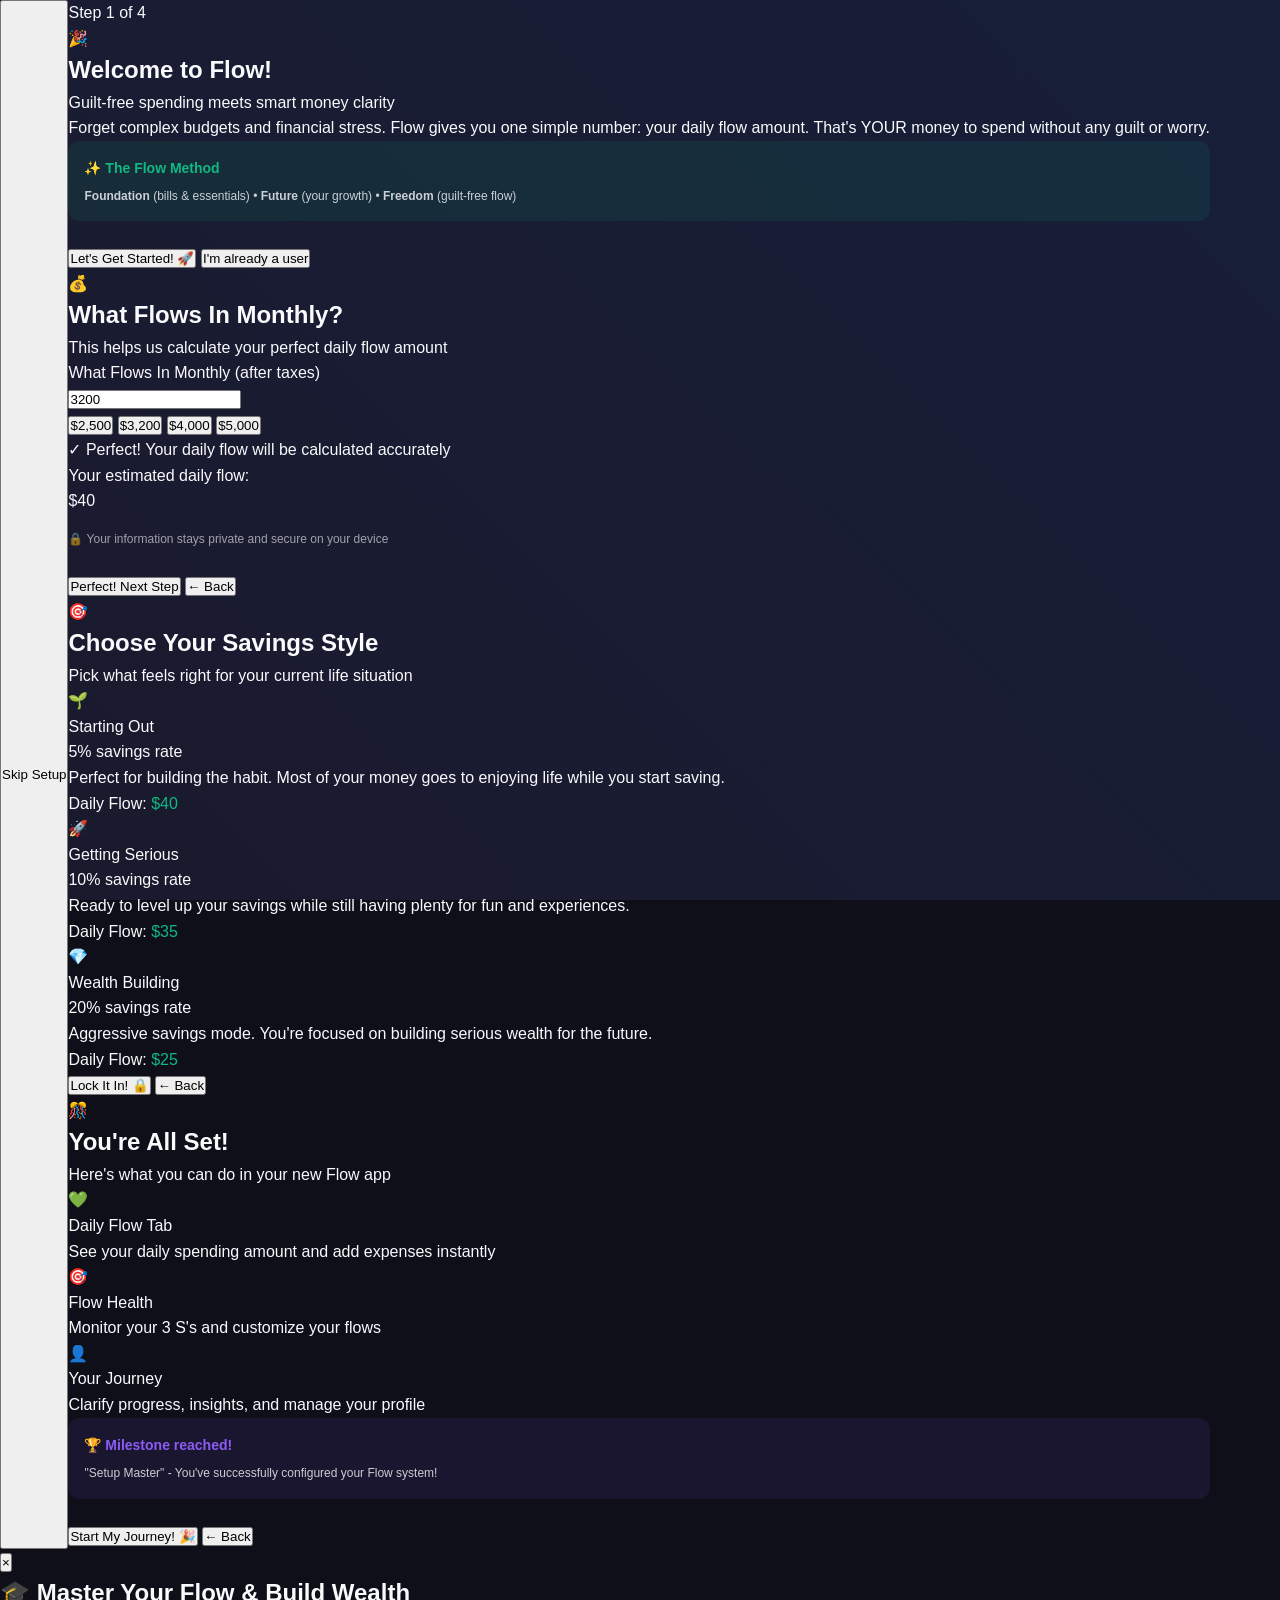
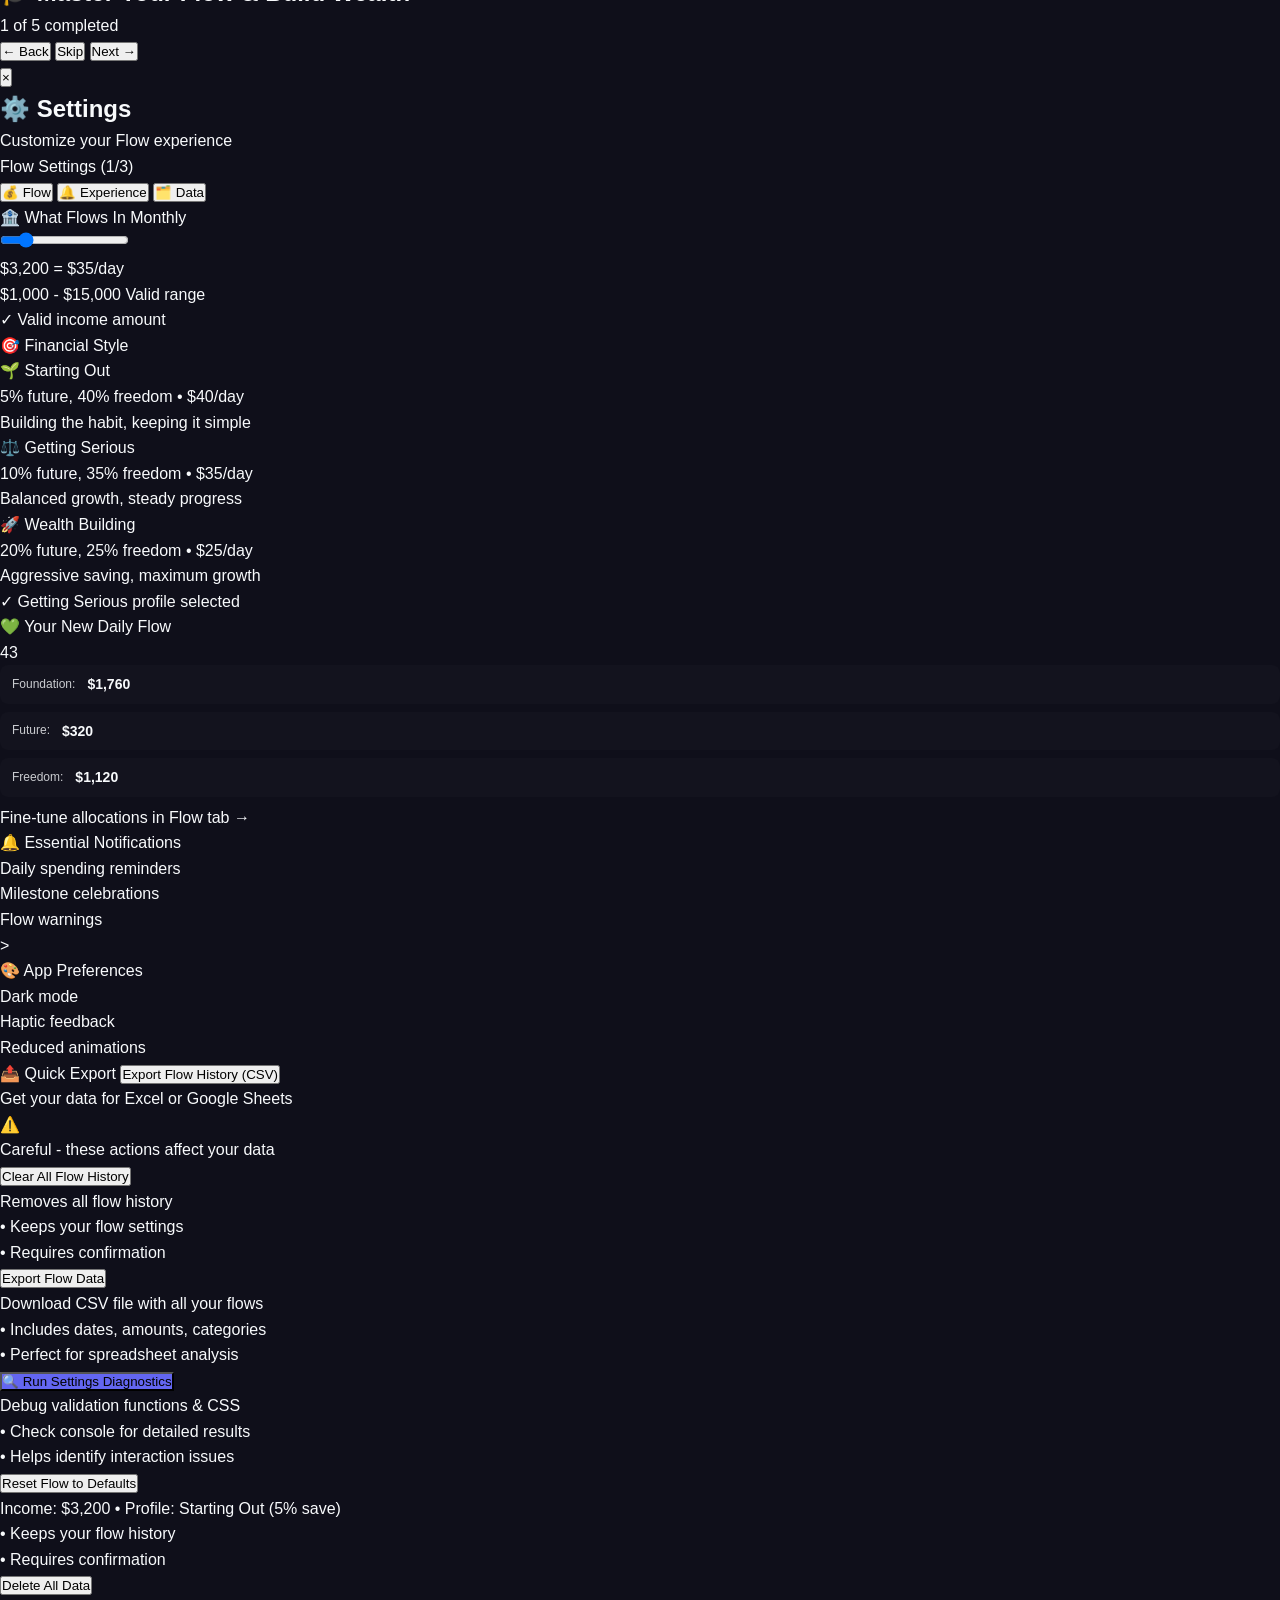
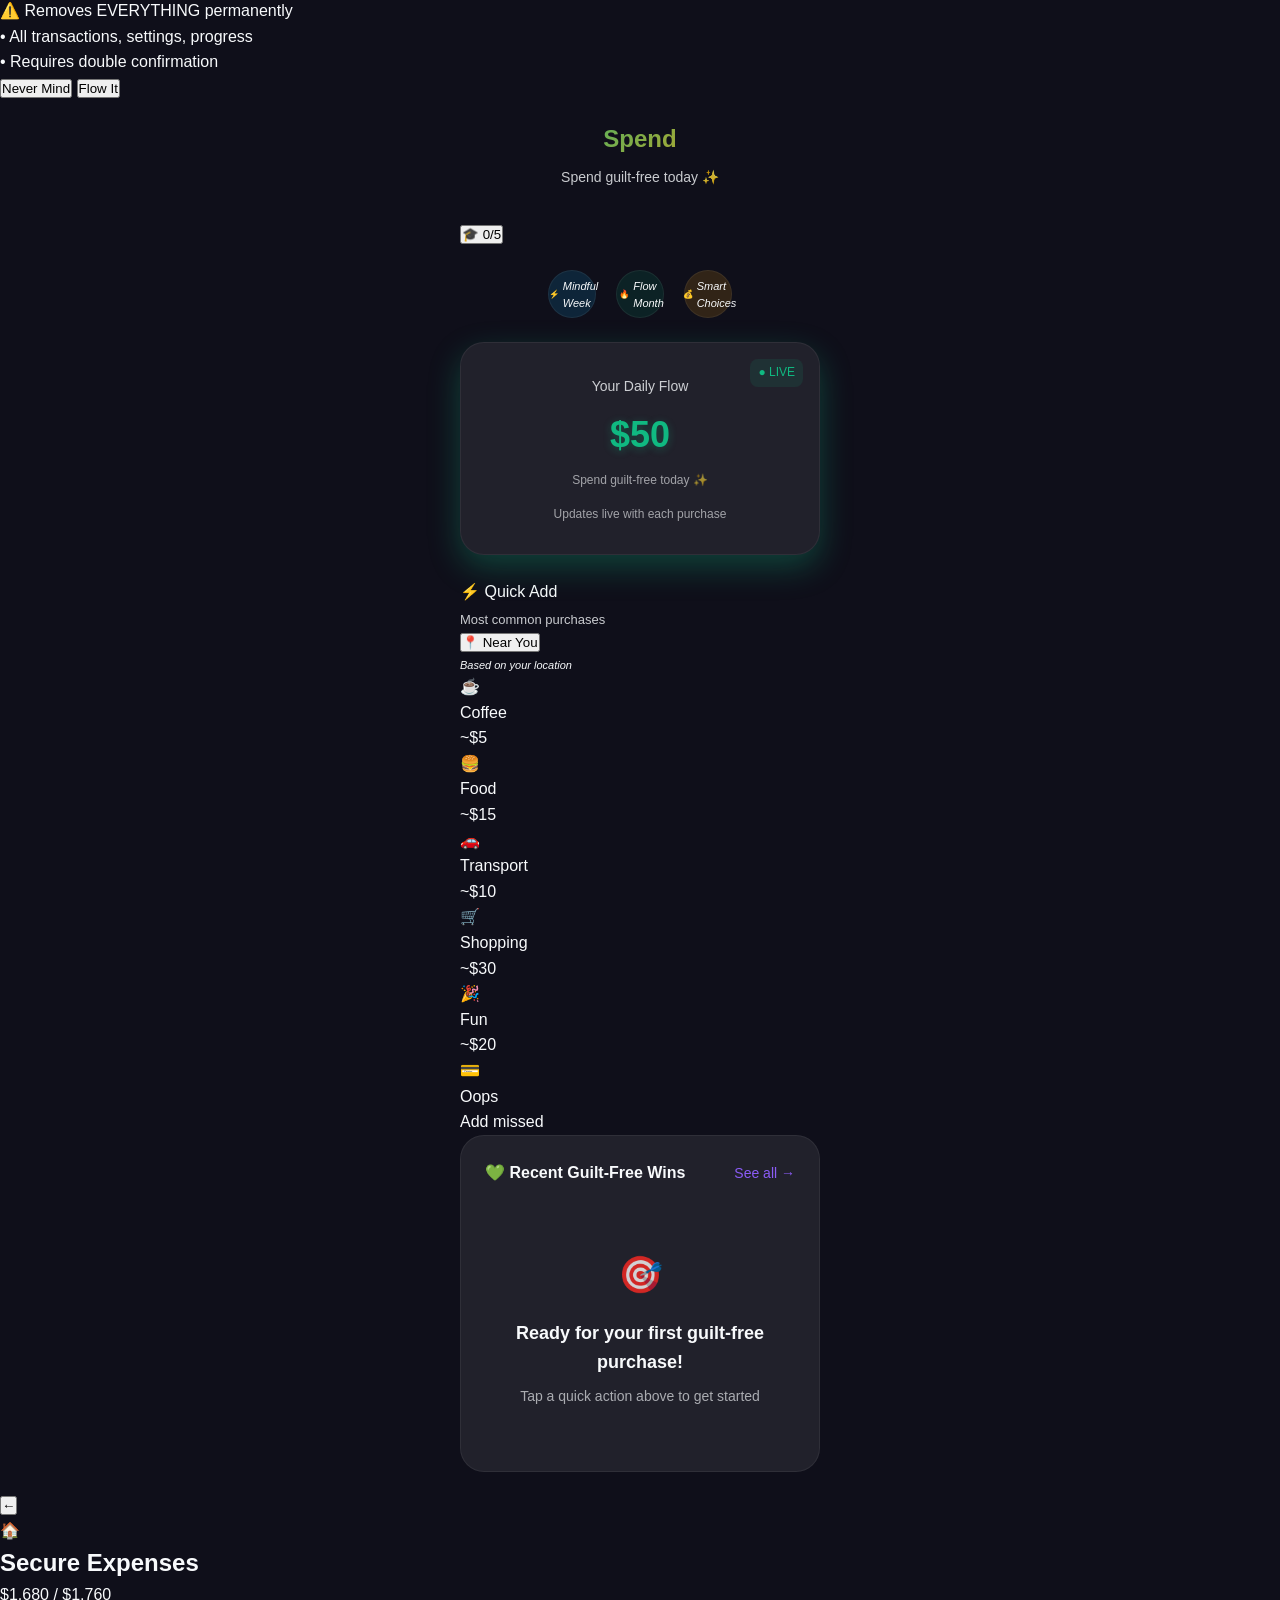
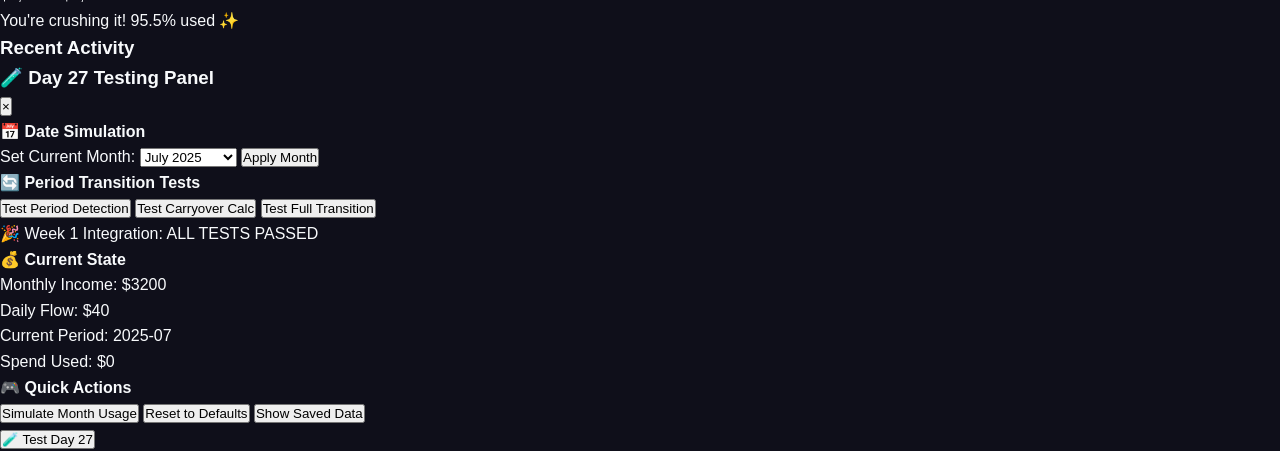
==== commit 53c8d309: "🎯 Phase 1B: SLES Layer 1 + Mobile Fix + Category Card Cleanup ✅ EMERGENCY MOBILE TOOLTIP FIX: - Adde" ====
--- a/flow_app_v4.1.html
+++ b/flow_app_v4.1.html
@@ -615,12 +615,16 @@
             <div class="achievement-icons">
                 <div class="achievement-icon mindful" data-tooltip="mindful-week">
                     <span>⚡</span>
+                    <!-- ADD: Achievement subtitle -->
+                    <div class="flow-subtitle">Mindful Week</div>
                 </div>
                 <div class="achievement-icon flow-month" data-tooltip="flow-month">
                     <span>🔥</span>
+                    <div class="flow-subtitle">Flow Month</div>
                 </div>
                 <div class="achievement-icon efficiency" data-tooltip="efficiency">
                     <span>💰</span>
+                    <div class="flow-subtitle">Smart Choices</div>
                 </div>
             </div>
 
@@ -629,6 +633,10 @@
                     <div class="daily-flow-label">Your Daily Flow</div>
                     <div class="daily-flow-amount" id="dailyFlowAmount">$40</div>
                     <div class="daily-flow-description">Spend guilt-free today ✨</div>
+                    
+                    <!-- ADD: Descriptive subtitle -->
+                    <div class="descriptive-subtitle">Updates live with each purchase</div>
+                    
                     <div
                         style="position: absolute; top: 16px; right: 16px; font-size: 12px; color: var(--accent-green); background: rgba(16, 185, 129, 0.1); padding: 4px 8px; border-radius: 8px; font-weight: 500;">
                         <span id="syncIndicator">● LIVE</span>
@@ -640,8 +648,13 @@
             <div class="quick-add-section">
                 <div class="quick-add-header">
                     <div class="quick-add-title" data-tooltip="quick-add-system">⚡ Quick Add</div>
+                    <!-- ADD: Section subtitle -->
+                    <div class="section-subtitle">Most common purchases</div>
+                    
                     <button class="location-toggle" onclick="toggleLocationSuggestions()"
                         data-tooltip="location-features">📍 Near You</button>
+                    <!-- ADD: Location subtitle -->
+                    <div class="flow-subtitle">Based on your location</div>
                 </div>
 
                 <!-- Location Suggestions (Initially Hidden) -->
@@ -750,8 +763,10 @@
                     <div class="income-amount" id="incomeAmount" data-tooltip="income-amount">
                         $3,200
                     </div>
-                </div>
-                <div class="income-period">Everything flows from here ✨</div>
+                    <!-- ADD: Income subtitle -->
+                    <div class="descriptive-subtitle">Everything flows from here</div>
+                </div>
+                <div class="income-period">Click to adjust your base ✨</div>
 
                 <!-- Income Edit Modal (Hidden by default) -->
                 <div class="income-edit-overlay" id="incomeEditOverlay" style="display: none;">
@@ -797,82 +812,60 @@
 
 
             <div class="categories-grid" data-tooltip="flow-method">
-                <div class="category-card foundation" onclick="showCategoryDetails('foundation')"
-                    data-tooltip="foundation-flow">
+                <div class="category-card foundation" onclick="showCategoryDetails('foundation')">
                     <div class="category-header">
                         <div class="category-title-group">
                             <div class="category-emoji">🛡️</div>
-                            <div class="category-title">
-                                Foundation
-                                <span class="allocation-change stable" id="foundationChange">
-                                    <span class="change-icon">➡️</span>
-                                    <span class="change-text">Stable</span>
-                                </span>
-                            </div>
+                            <div class="category-title">Foundation</div>
                         </div>
                         <div class="category-percentage" id="foundationPercentage">55%</div>
-                        <!-- Achievement Indicator -->
-                        <span class="category-achievement-indicator" id="foundationAchievementIndicator"
-                            style="margin-left: 8px; font-size: 16px; color: var(--accent-green);">🏆</span>
-                    </div>
+                    </div>
+                    
+                    <div class="category-content">
+                        <div class="category-amount" id="foundationAllocatedAmount">$1,760 allocated</div>
+                        <div class="category-subtitle">Security first - builds confidence</div>
+                    </div>
+                    
                     <div class="progress-container">
-                        <div class="progress-fill" id="foundationProgressFill"></div>
-                    </div>
-                    <div class="progress-text">
-                        <span id="foundationUsedAmount">$1,680 secured</span>
-                        <span id="foundationAllocatedAmount">$1,760 foundation</span>
-                    </div>
-                </div>
-
-                <div class="category-card future" onclick="showCategoryDetails('future')" data-tooltip="future-flow">
+                        <div class="progress-fill foundation" id="foundationProgressFill" style="width: 95%"></div>
+                    </div>
+                </div>
+
+                <div class="category-card future" onclick="showCategoryDetails('future')">
                     <div class="category-header">
                         <div class="category-title-group">
                             <div class="category-emoji">🌱</div>
-                            <div class="category-title">
-                                Future
-                                <span class="allocation-change stable" id="futureChange">
-                                    <span class="change-icon">➡️</span>
-                                    <span class="change-text">Stable</span>
-                                </span>
-                            </div>
+                            <div class="category-title">Future</div>
                         </div>
                         <div class="category-percentage" id="futurePercentage">5%</div>
-                        <!-- Achievement Indicator -->
-                        <span class="category-achievement-indicator" id="futureAchievementIndicator"
-                            style="margin-left: 8px; font-size: 16px; color: var(--accent-green);">🏆</span>
-                    </div>
+                    </div>
+                    
+                    <div class="category-content">
+                        <div class="category-amount" id="futureAllocatedAmount">$160 allocated</div>
+                        <div class="category-subtitle">Builds automatically toward goals</div>
+                    </div>
+                    
                     <div class="progress-container">
-                        <div class="progress-fill" id="futureProgressFill"></div>
-                    </div>
-                    <div class="progress-text">
-                        <span id="futureUsedAmount">$160 growing automatically</span>
-                        <span id="futureAllocatedAmount">$160 allocated</span>
-                    </div>
-                </div>
-
-                <div class="category-card freedom" onclick="showCategoryDetails('freedom')" data-tooltip="freedom-flow">
+                        <div class="progress-fill future" id="futureProgressFill" style="width: 100%"></div>
+                    </div>
+                </div>
+
+                <div class="category-card freedom" onclick="showCategoryDetails('freedom')">
                     <div class="category-header">
                         <div class="category-title-group">
                             <div class="category-emoji">💚</div>
-                            <div class="category-title">
-                                Freedom
-                                <span class="allocation-change stable" id="freedomChange">
-                                    <span class="change-icon">➡️</span>
-                                    <span class="change-text">Stable</span>
-                                </span>
-                            </div>
+                            <div class="category-title">Freedom</div>
                         </div>
                         <div class="category-percentage" id="freedomPercentage">40%</div>
-                        <!-- Achievement Indicator -->
-                        <span class="category-achievement-indicator" id="freedomAchievementIndicator"
-                            style="margin-left: 8px; font-size: 16px; color: var(--accent-green);">🏆</span>
-                    </div>
+                    </div>
+                    
+                    <div class="category-content">
+                        <div class="category-amount" id="freedomAllocatedAmount">$1,280 allocated</div>
+                        <div class="category-subtitle">Spend guilt-free today</div>
+                    </div>
+                    
                     <div class="progress-container">
-                        <div class="progress-fill" id="freedomProgressFill"></div>
-                    </div>
-                    <div class="progress-text">
-                        <span id="freedomUsedAmount">$75 flows freely today</span>
-                        <span id="freedomAllocatedAmount">$1,280 allocated</span>
+                        <div class="progress-fill freedom" id="freedomProgressFill" style="width: 67%"></div>
                     </div>
                 </div>
             </div>
@@ -907,7 +900,9 @@
             <!-- Enhanced Flow Customization Section -->
             <div class="allocation-customizer" id="allocationCustomizer" data-tooltip="adjust-flow">
                 <div class="customization-header">
-                    <h3 class="customization-title">Fine-Tune Your Flow</h3>
+                    <h3 class="customization-title">🎛️ Customize Your Allocations</h3>
+                    <!-- ADD: Customizer subtitle -->
+                    <div class="section-subtitle">Adjust to fit your life phase</div>
                     <p class="customization-subtitle">Adjust allocations to match your goals</p>
                 </div>
                 <div class="slider-group">
@@ -924,7 +919,7 @@
                             ontouchend="endSliderDrag('foundation', this)">
                         <div class="slider-tooltip" id="foundationTooltip">55% • $1,760</div>
                     </div>
-                    <div class="slider-description">Your safety net and non-negotiables</div>
+                    <div class="slider-description">Security first - builds confidence</div>
                 </div>
 
                 <div class="slider-group">
@@ -939,7 +934,7 @@
                             ontouchend="endSliderDrag('future', this)">
                         <div class="slider-tooltip" id="futureTooltip">5% • $160</div>
                     </div>
-                    <div class="slider-description">Growing automatically while you live</div>
+                    <div class="slider-description">Builds automatically toward goals</div>
                 </div>
 
                 <div class="slider-group">
@@ -954,7 +949,7 @@
                             ontouchstart="startSliderDrag('freedom', this)" ontouchend="endSliderDrag('freedom', this)">
                         <div class="slider-tooltip" id="freedomTooltip">40% • $1,280</div>
                     </div>
-                    <div class="slider-description">Today's guilt-free spending money</div>
+                    <div class="slider-description">Spend guilt-free today</div>
                 </div>
 
                 <button class="reset-button" onclick="resetToProfileDefault()">
@@ -1055,8 +1050,10 @@
         <div class="tab-content" id="your-journey">
             <!-- Tab Header -->
             <div class="growth-tab-header">
-                <h1 class="growth-tab-title">Growth</h1>
-                <p class="growth-tab-subtitle" data-tooltip="growth-philosophy">Building wealth vs tracking spending</p>
+                <h1 class="growth-tab-title">Build</h1>
+                <p class="growth-tab-subtitle" data-tooltip="growth-philosophy">What you're building so far 🚀</p>
+                <!-- ADD: Build subtitle -->
+                <div class="section-subtitle">Real progress across three areas</div>
             </div>
 
             <!-- Growth Story Hero -->
@@ -1105,6 +1102,13 @@
                         <div class="marker-label">$1,000<br>Freedom</div>
                     </div>
                 </div>
+            </div>
+
+            <!-- Achievements Section -->
+            <div class="achievements-section">
+                <h3>🌱 Your Growth Areas</h3>
+                <!-- ADD: Achievement subtitle -->
+                <div class="section-subtitle">Building mindful habits, Flow mastery, and real wealth</div>
             </div>
 
             <!-- Growth Areas -->
@@ -1710,7 +1714,7 @@
                 </div>
             </div>
 
-            <script src="file:///Users/anjanasudhakar/Desktop/Flow_App_v4.1/flow_app_v4.1.js"></script>
+            <script src="flow_app_v4.1.js"></script>
             
             <!-- SLIDER FIX: Re-bind event handlers with JavaScript -->
             <script>
--- a/flow_app_v4.1.css
+++ b/flow_app_v4.1.css
@@ -5,6 +5,29 @@
 LAST UPDATED: Allocation Sliders Fixed & Touch-optimized UI
 STATUS: Production Ready - Glassmorphism Design System
 */
+
+/* EMERGENCY MOBILE TOOLTIP DISABLE - CRITICAL FIRST STEP */
+@media (max-width: 768px) {
+    .tooltip, 
+    [data-tooltip]:after, 
+    [data-tooltip]:before,
+    #tooltip {
+        display: none !important;
+        pointer-events: none !important;
+        opacity: 0 !important;
+    }
+    
+    /* Ensure all primary interactions work on mobile */
+    .quick-add-btn, 
+    .allocation-slider, 
+    .nav-item,
+    .custom-slider,
+    .daily-flow-display,
+    .category-card {
+        touch-action: manipulation;
+        -webkit-tap-highlight-color: transparent;
+    }
+}
 /* ===== ACHIEVEMENT MODAL SYSTEM - ENHANCED UX GUIDELINES ===== */
 
 /* Base Achievement Modal Styles - Gen Z Standards */
@@ -2734,10 +2757,19 @@
     --gradient-freedom: linear-gradient(135deg, #0ea5e9 0%, #06b6d4 100%);
     --gradient-goal: linear-gradient(135deg, #f59e0b 0%, #d97706 100%);
 
-    /* 3 S's Category Gradients */
-    --secure-gradient: linear-gradient(135deg, #ef4444 0%, #dc2626 100%);
-    --save-gradient: linear-gradient(135deg, #f59e0b 0%, #d97706 100%);
-    --spend-gradient: linear-gradient(135deg, #10b981 0%, #059669 100%);
+    /* Flow Method Category Gradients */
+    --foundation-color: #64748b;
+    --future-color: #059669;
+    --freedom-color: #0EA5E9;
+    
+    --gradient-foundation: linear-gradient(135deg, var(--foundation-color) 0%, #64748b 100%);
+    --gradient-future: linear-gradient(135deg, var(--future-color) 0%, #10b981 100%);
+    --gradient-freedom: linear-gradient(135deg, var(--freedom-color) 0%, #38bdf8 100%);
+    
+    /* Legacy 3 S's Category Gradients (for backward compatibility) */
+    --secure-gradient: linear-gradient(135deg, #64748b 0%, #64748b 100%);
+    --save-gradient: linear-gradient(135deg, #059669 0%, #10b981 100%);
+    --spend-gradient: linear-gradient(135deg, #0EA5E9 0%, #38bdf8 100%);
     --success-gradient: linear-gradient(135deg, #10b981 0%, #059669 100%);
 
     /* Category Colors */
@@ -2804,6 +2836,30 @@
     overflow-x: hidden;
     line-height: 1.6;
     -webkit-tap-highlight-color: transparent;
+}
+
+/* ===== SLES LAYER 1 - DESCRIPTIVE SUBTITLE DESIGN SYSTEM ===== */
+.descriptive-subtitle {
+    font-size: 12px;
+    color: var(--text-muted);
+    margin-top: 4px;
+    line-height: 1.3;
+    font-weight: 400;
+}
+
+.section-subtitle {
+    font-size: 13px;
+    color: var(--text-secondary);
+    margin-top: 6px;
+    line-height: 1.4;
+    font-weight: 500;
+}
+
+.flow-subtitle {
+    font-size: 11px;
+    color: var(--text-tertiary);
+    margin-top: 2px;
+    font-style: italic;
 }
 
 /* ===== ANIMATED BACKGROUND (PERFORMANCE OPTIMIZED) ===== */
@@ -4235,7 +4291,7 @@
     display: flex;
     justify-content: space-between;
     align-items: center;
-    margin-bottom: 16px;
+    margin-bottom: 12px;
 }
 
 .category-title-group {
@@ -4251,40 +4307,58 @@
 .category-title {
     font-size: 16px;
     font-weight: 600;
+    color: var(--text-primary);
 }
 
 .category-percentage {
+    font-size: 16px;
+    font-weight: 700;
+    color: var(--accent-green);
+}
+
+/* Clean category content structure */
+.category-content {
+    margin-bottom: 16px;
+}
+
+.category-amount {
+    font-size: 14px;
+    font-weight: 600;
+    color: var(--text-primary);
+    margin-bottom: 4px;
+}
+
+.category-subtitle {
     font-size: 12px;
-    color: var(--text-muted);
-    background: rgba(255, 255, 255, 0.05);
-    padding: 4px 8px;
-    border-radius: 8px;
+    color: var(--text-secondary);
+    font-style: italic;
+    line-height: 1.3;
 }
 
 .progress-container {
-    height: 8px;
+    height: 6px;
     background: rgba(255, 255, 255, 0.1);
-    border-radius: 20px;
+    border-radius: 3px;
     overflow: hidden;
-    margin-bottom: 8px;
+    margin-top: auto;
 }
 
 .progress-fill {
     height: 100%;
-    border-radius: 20px;
-    transition: width 0.3s cubic-bezier(0.4, 0, 0.2, 1);
-}
-
-.foundation .progress-fill {
-    background: var(--secure-gradient);
-}
-
-.future .progress-fill {
-    background: var(--save-gradient);
-}
-
-.freedom .progress-fill {
-    background: var(--spend-gradient);
+    border-radius: 3px;
+    transition: width 0.3s ease;
+}
+
+.progress-fill.foundation {
+    background: var(--gradient-foundation, linear-gradient(135deg, #64748b 0%, #64748b 100%));
+}
+
+.progress-fill.future {
+    background: var(--gradient-future, linear-gradient(135deg, #059669 0%, #10b981 100%));
+}
+
+.progress-fill.freedom {
+    background: var(--gradient-freedom, linear-gradient(135deg, #0EA5E9 0%, #38bdf8 100%));
 }
 
 .progress-text {
@@ -4502,17 +4576,17 @@
 
 .flow-slider.foundation::-webkit-slider-thumb,
 .custom-slider.foundation::-webkit-slider-thumb {
-    background: linear-gradient(135deg, #f59e0b, #d97706);
+    background: var(--gradient-foundation);
 }
 
 .flow-slider.future::-webkit-slider-thumb,
 .custom-slider.future::-webkit-slider-thumb {
-    background: linear-gradient(135deg, #10b981, #059669);
+    background: var(--gradient-future);
 }
 
 .flow-slider.freedom::-webkit-slider-thumb,
 .custom-slider.freedom::-webkit-slider-thumb {
-    background: linear-gradient(135deg, #22c55e, #16a34a);
+    background: var(--gradient-freedom);
 }
 
 /* ===== ALLOCATION PREVIEW ===== */
@@ -4638,15 +4712,15 @@
 }
 
 .custom-slider.foundation::-webkit-slider-thumb {
-    background: var(--secure-gradient);
+    background: var(--gradient-foundation);
 }
 
 .custom-slider.future::-webkit-slider-thumb {
-    background: var(--save-gradient);
+    background: var(--gradient-future);
 }
 
 .custom-slider.freedom::-webkit-slider-thumb {
-    background: var(--spend-gradient);
+    background: var(--gradient-freedom);
 }
 
 .reset-button {
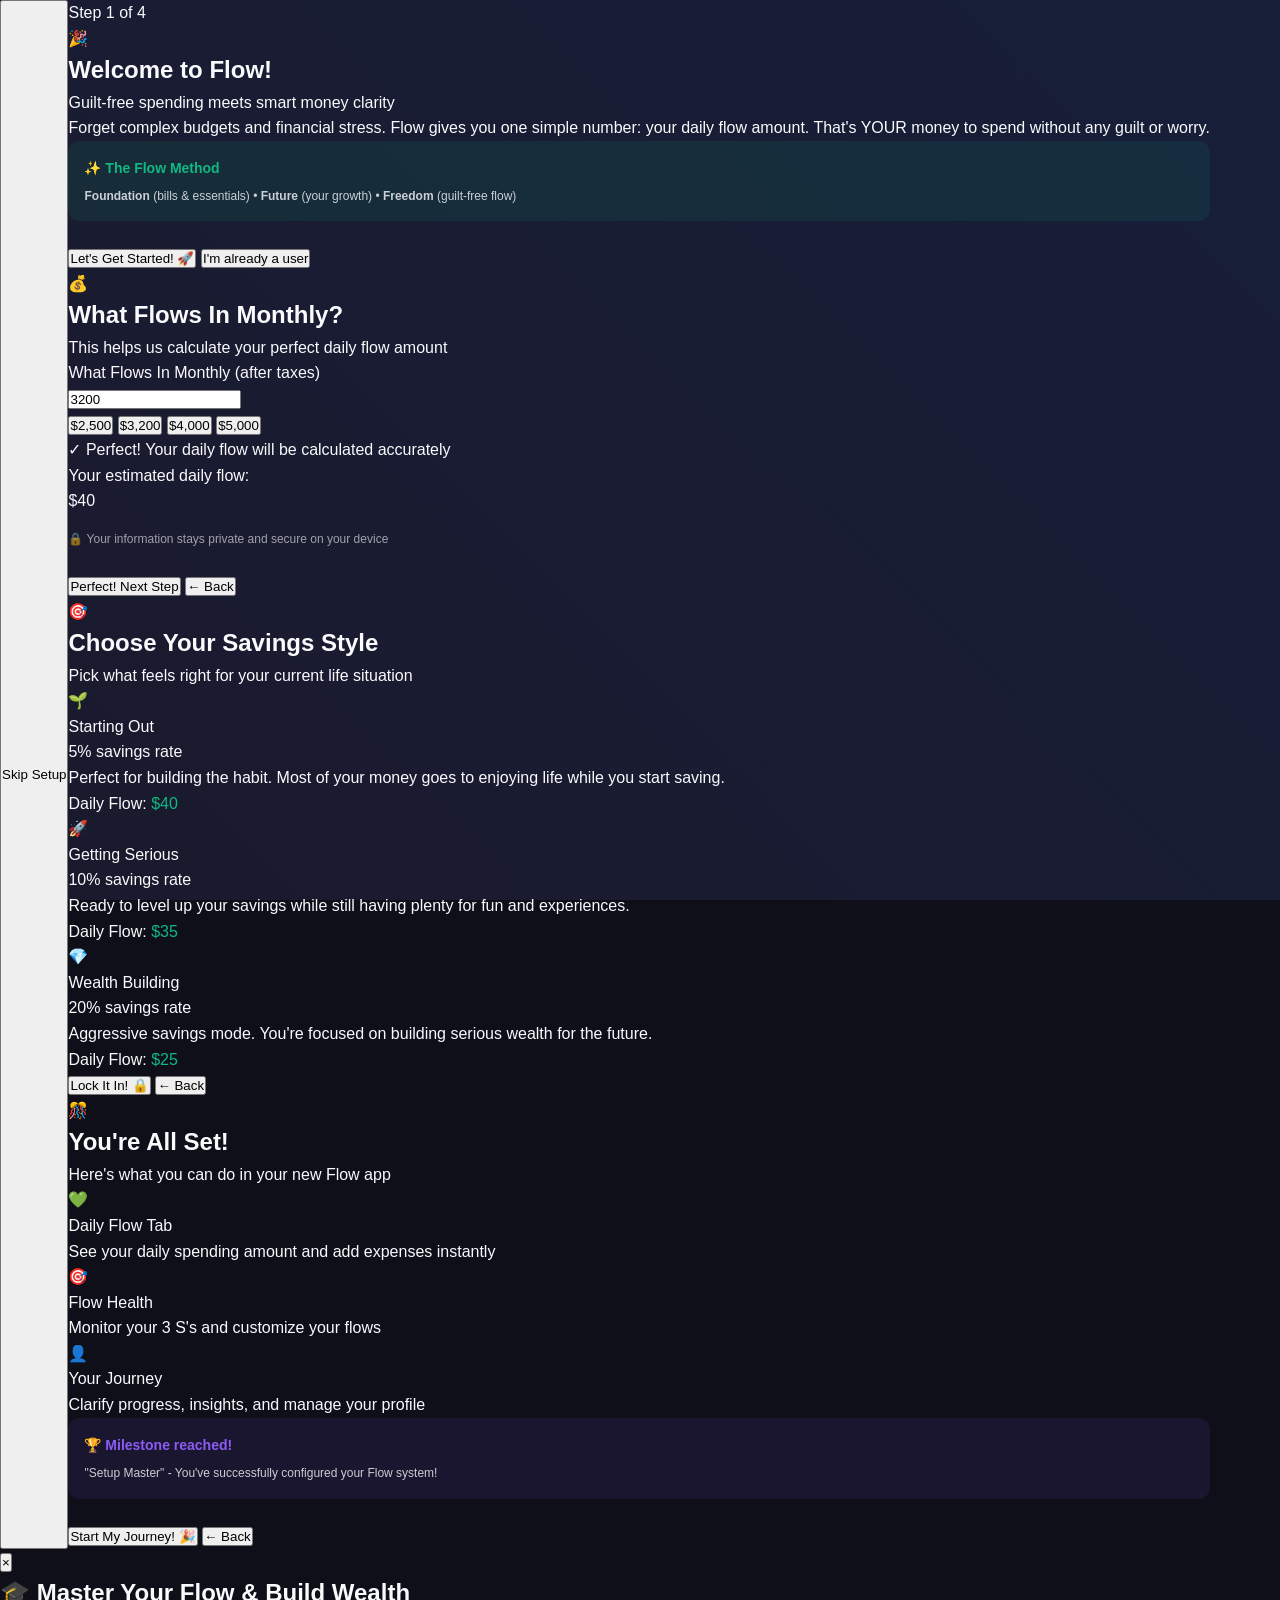
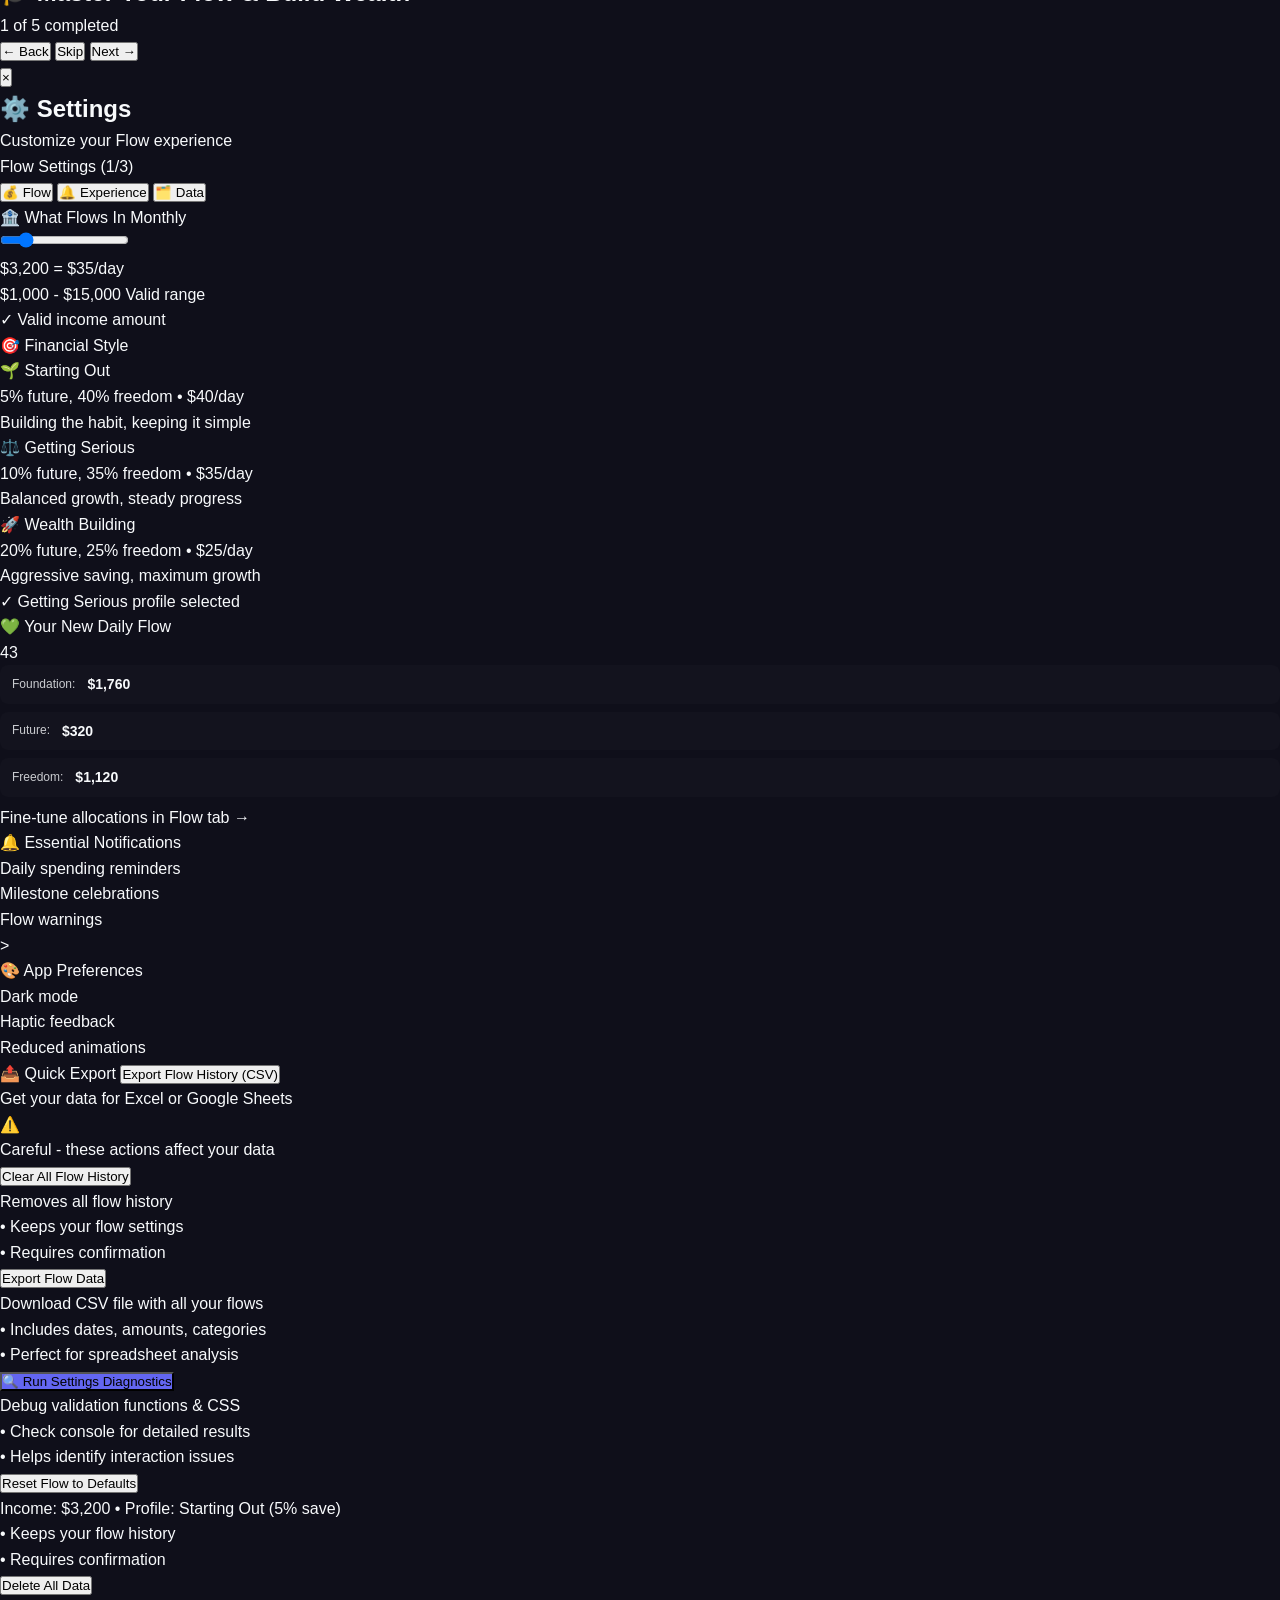
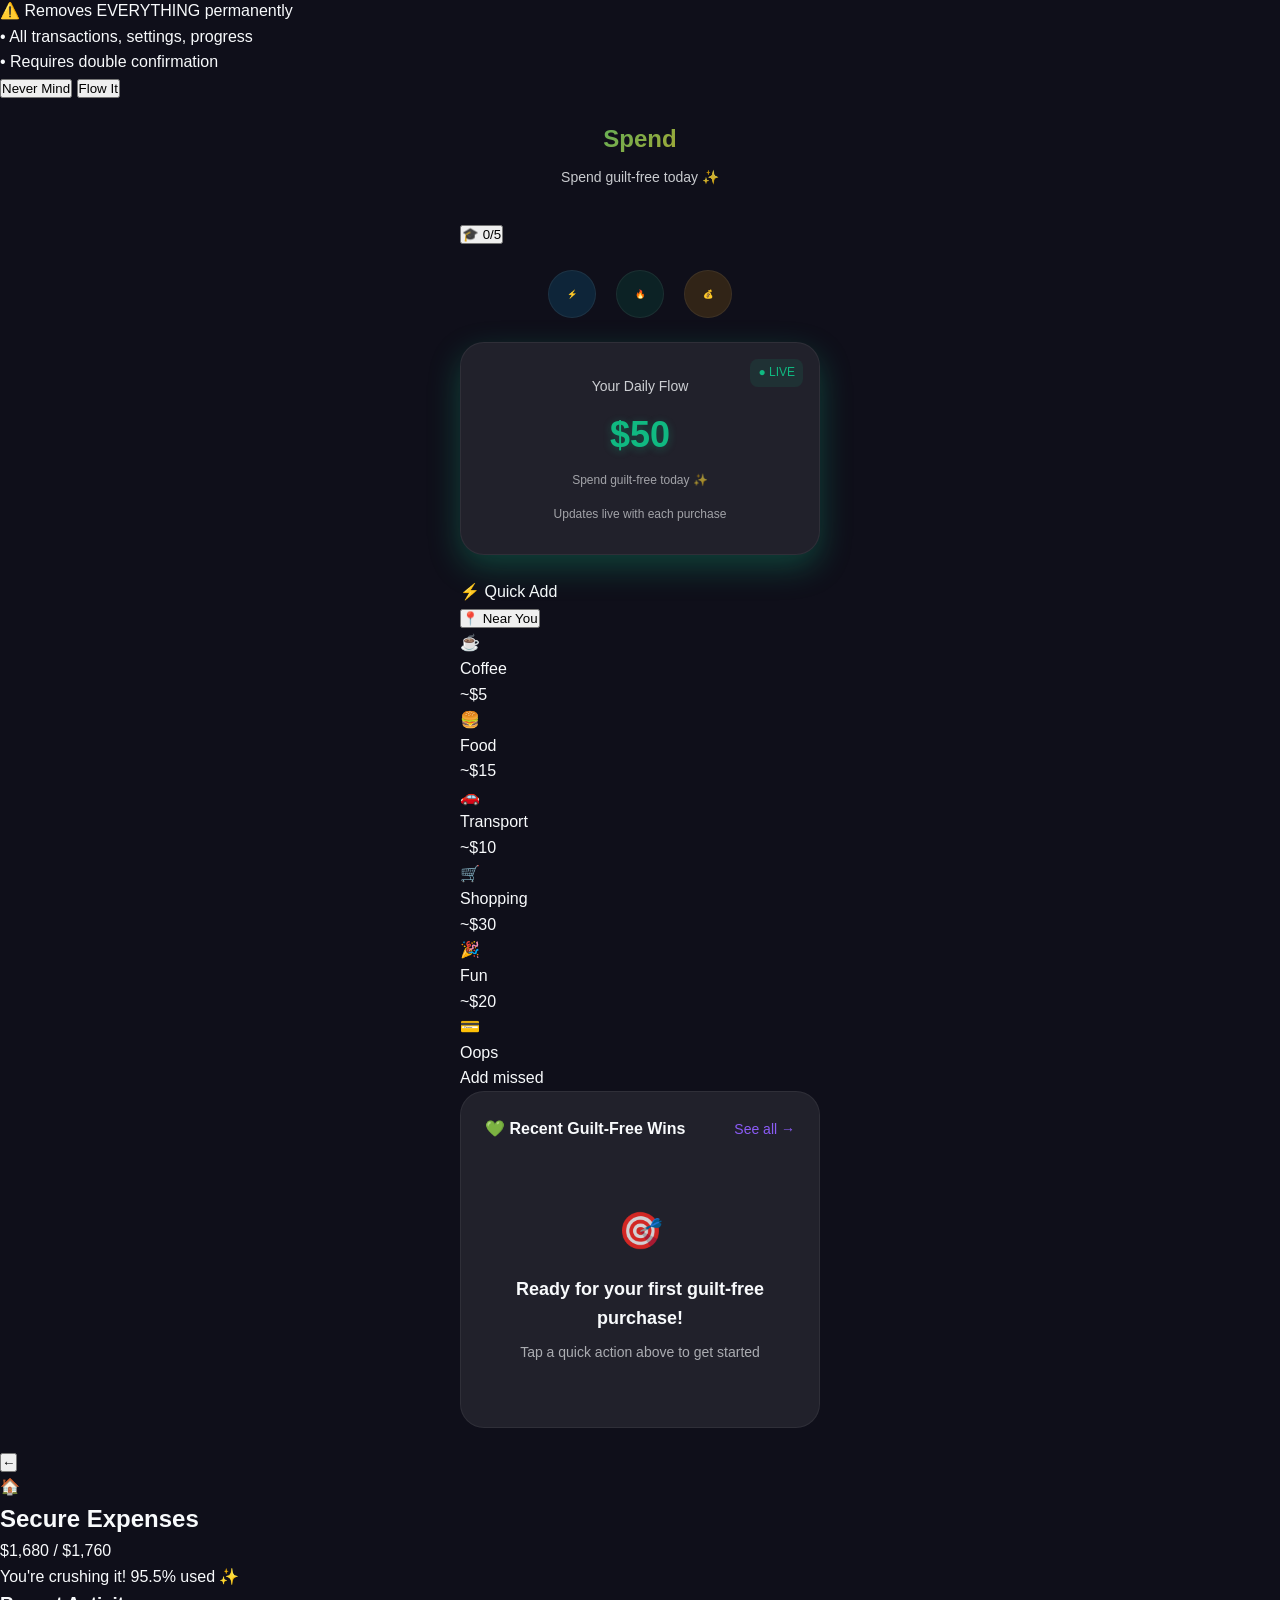
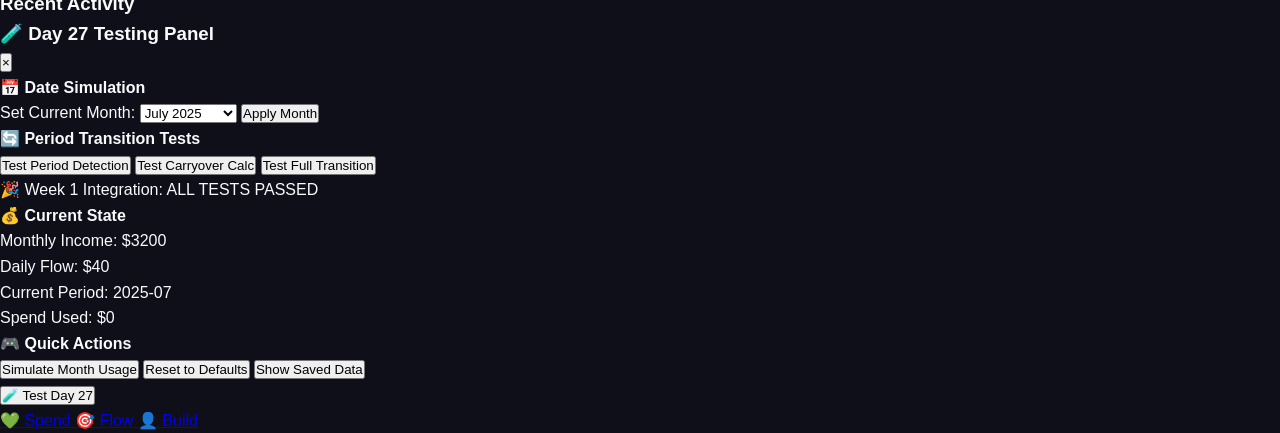
==== commit f9706abc: "🧹 Clean up Spend tab layout - Remove excessive SLES Layer 1 text ✨ **IMPROVEMENTS:** - Remove achiev" ====
--- a/flow_app_v4.1.html
+++ b/flow_app_v4.1.html
@@ -615,16 +615,12 @@
             <div class="achievement-icons">
                 <div class="achievement-icon mindful" data-tooltip="mindful-week">
                     <span>⚡</span>
-                    <!-- ADD: Achievement subtitle -->
-                    <div class="flow-subtitle">Mindful Week</div>
                 </div>
                 <div class="achievement-icon flow-month" data-tooltip="flow-month">
                     <span>🔥</span>
-                    <div class="flow-subtitle">Flow Month</div>
                 </div>
                 <div class="achievement-icon efficiency" data-tooltip="efficiency">
                     <span>💰</span>
-                    <div class="flow-subtitle">Smart Choices</div>
                 </div>
             </div>
 
@@ -648,13 +644,9 @@
             <div class="quick-add-section">
                 <div class="quick-add-header">
                     <div class="quick-add-title" data-tooltip="quick-add-system">⚡ Quick Add</div>
-                    <!-- ADD: Section subtitle -->
-                    <div class="section-subtitle">Most common purchases</div>
                     
                     <button class="location-toggle" onclick="toggleLocationSuggestions()"
                         data-tooltip="location-features">📍 Near You</button>
-                    <!-- ADD: Location subtitle -->
-                    <div class="flow-subtitle">Based on your location</div>
                 </div>
 
                 <!-- Location Suggestions (Initially Hidden) -->
@@ -912,7 +904,7 @@
                     </div>
                     <div style="position: relative;">
                         <input type="range" class="custom-slider foundation" id="foundationSlider" min="30" max="80"
-                            value="55" oninput="handleSliderInput('foundation', this)"
+                            value="55" step="1" oninput="handleSliderInput('foundation', this)"
                             onmousedown="startSliderDrag('foundation', this)"
                             onmouseup="endSliderDrag('foundation', this)"
                             ontouchstart="startSliderDrag('foundation', this)"
@@ -929,7 +921,7 @@
                     </div>
                     <div style="position: relative;">
                         <input type="range" class="custom-slider future" id="futureSlider" min="0" max="30" value="5"
-                            oninput="handleSliderInput('future', this)" onmousedown="startSliderDrag('future', this)"
+                            step="1" oninput="handleSliderInput('future', this)" onmousedown="startSliderDrag('future', this)"
                             onmouseup="endSliderDrag('future', this)" ontouchstart="startSliderDrag('future', this)"
                             ontouchend="endSliderDrag('future', this)">
                         <div class="slider-tooltip" id="futureTooltip">5% • $160</div>
@@ -943,10 +935,9 @@
                         <span class="slider-value" id="freedomValue">40% • $1,280</span>
                     </div>
                     <div style="position: relative;">
-                        <input type="range" class="custom-slider freedom" id="freedomSlider" min="10" max="60"
-                            value="40" oninput="handleSliderInput('freedom', this)"
-                            onmousedown="startSliderDrag('freedom', this)" onmouseup="endSliderDrag('freedom', this)"
-                            ontouchstart="startSliderDrag('freedom', this)" ontouchend="endSliderDrag('freedom', this)">
+                        <input type="range" class="custom-slider freedom" id="freedomSlider" min="0" max="100"
+                            value="40" step="1" disabled
+                            title="Freedom percentage is automatically calculated">
                         <div class="slider-tooltip" id="freedomTooltip">40% • $1,280</div>
                     </div>
                     <div class="slider-description">Spend guilt-free today</div>
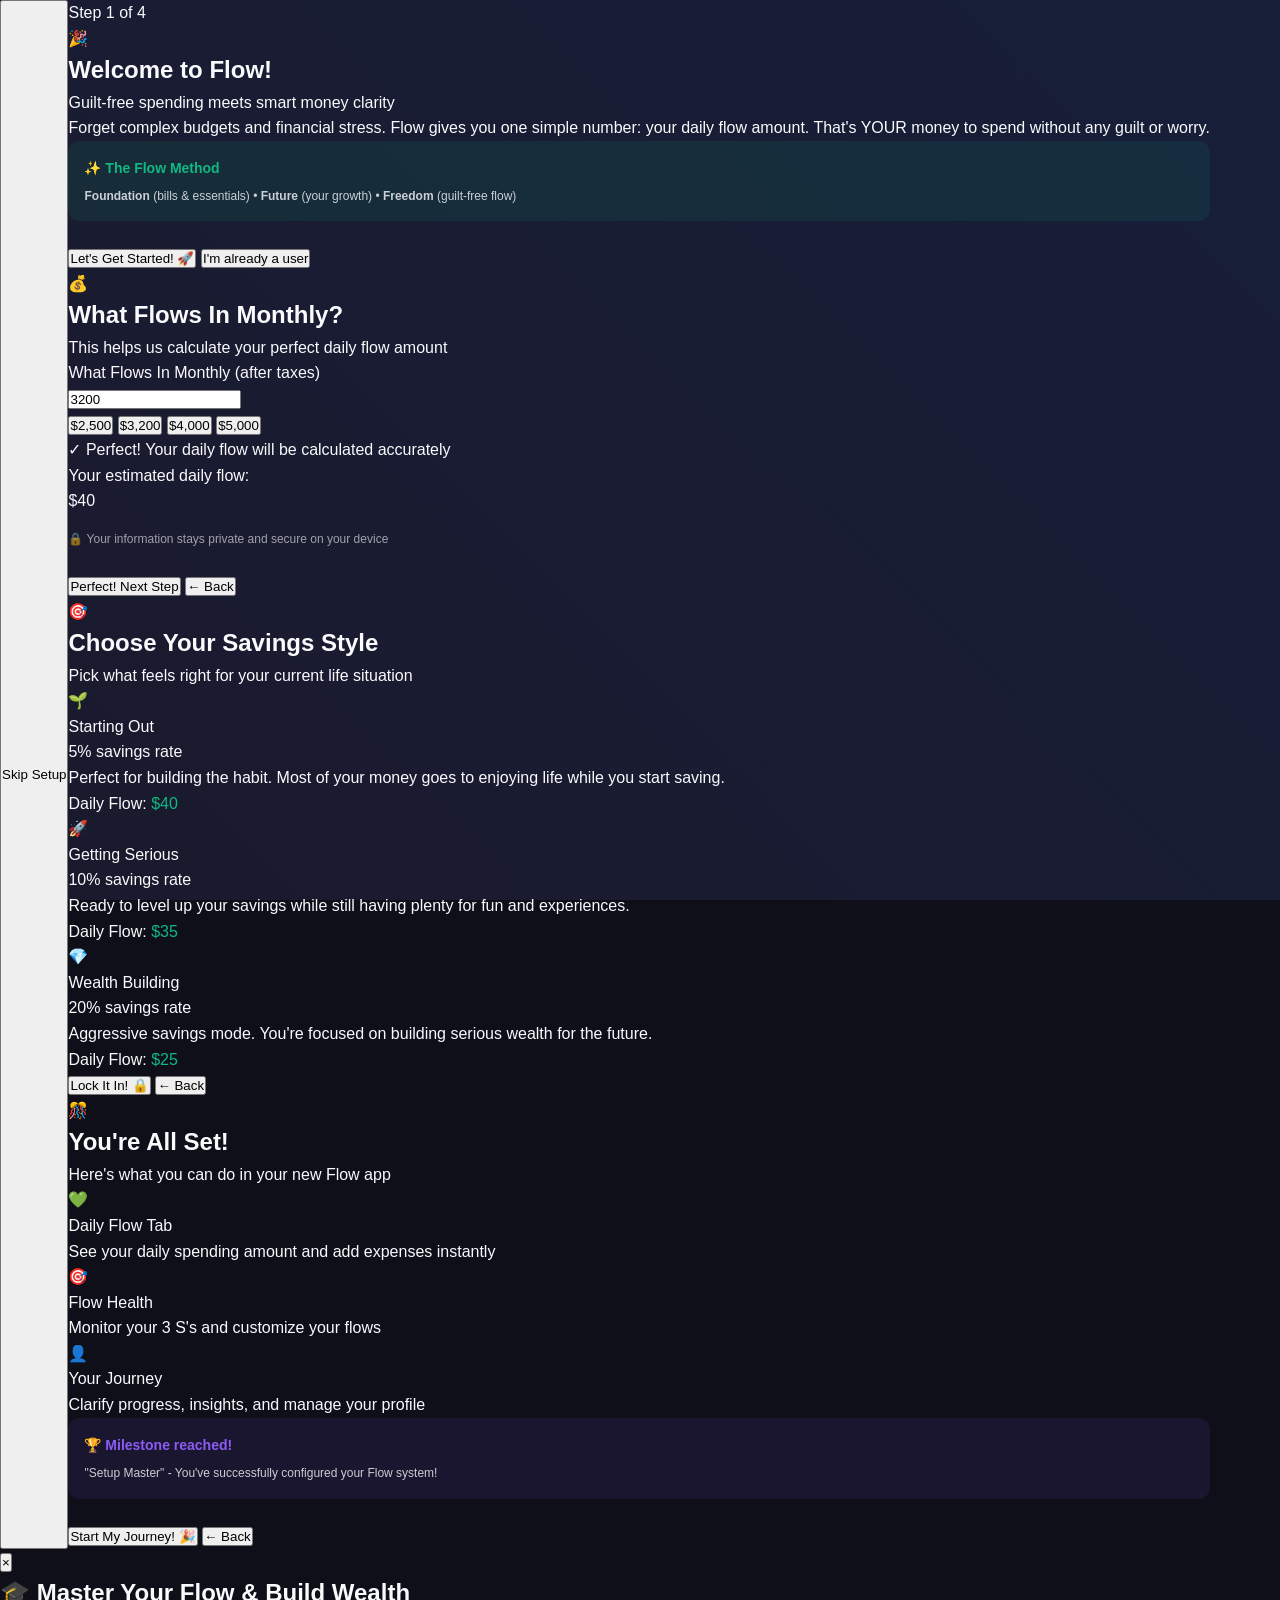
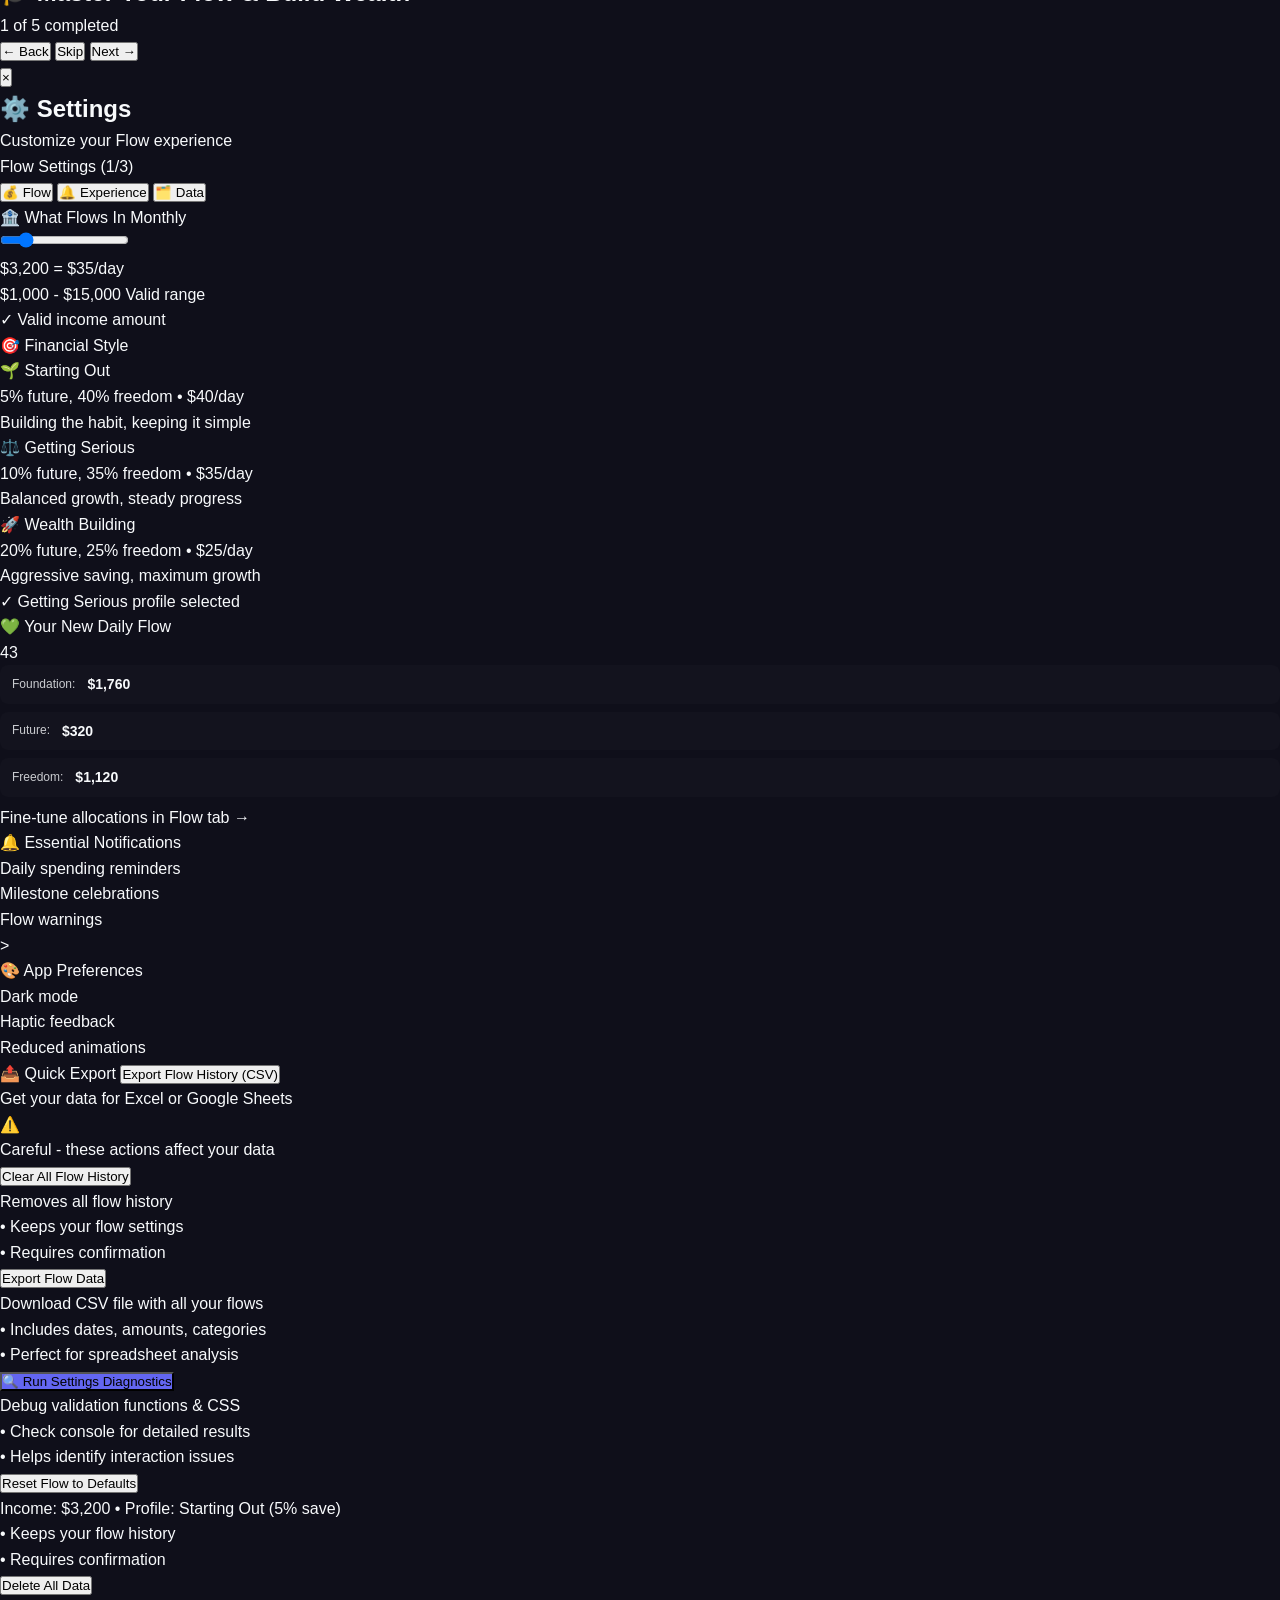
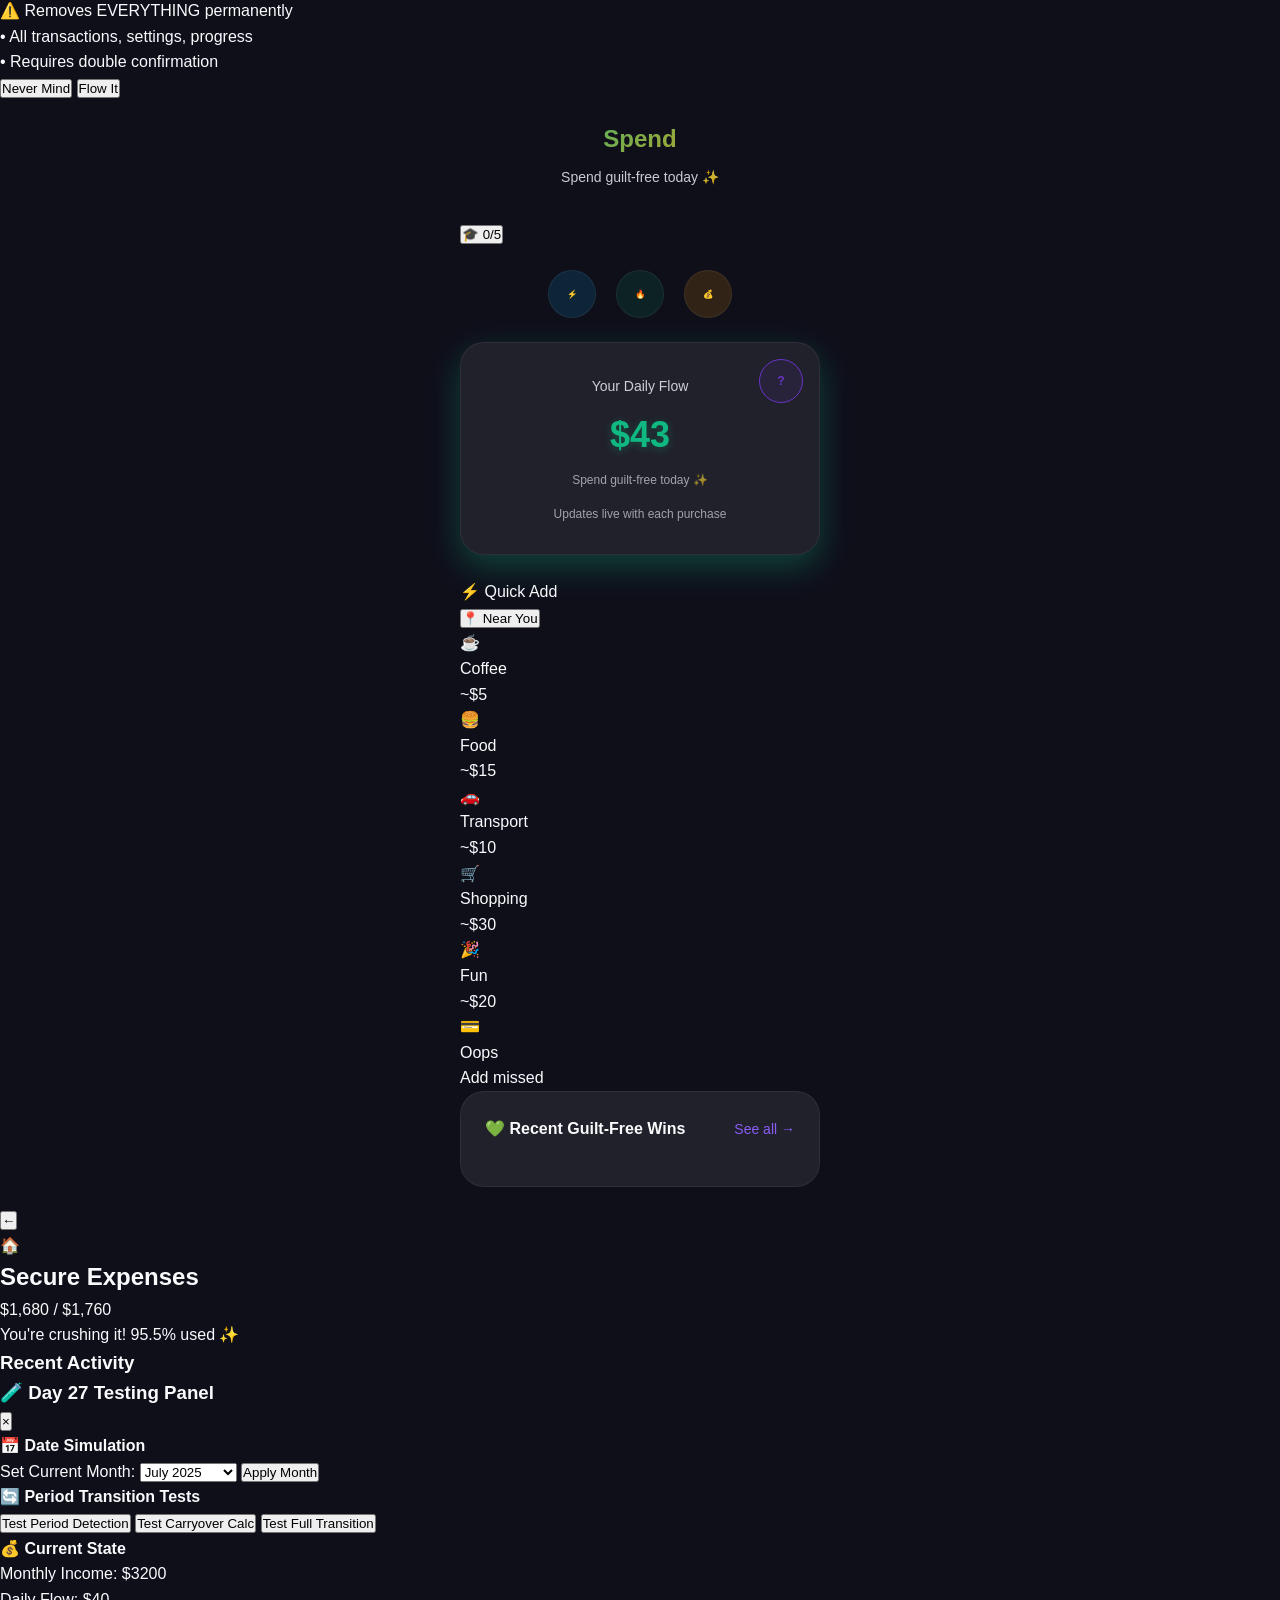
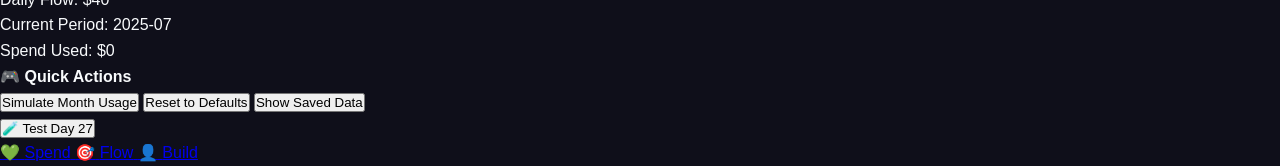
==== commit 903acf41: "feat: Add strategic minimal help icon system with glassmorphism modals ✨ Features Added: - Strategic" ====
--- a/flow_app_v4.1.html
+++ b/flow_app_v4.1.html
@@ -16,65 +16,6 @@
     
     <!-- Your CSS file -->
     <link rel="stylesheet" href="flow_app_v4.1.css">
-
-    <!-- Final Tooltip Styling -->
-    <style>
-        #tooltip {
-            position: fixed !important;
-            background: linear-gradient(135deg, #0ea5e9 0%, #06b6d4 100%) !important;
-            color: white !important;
-            padding: 20px 24px !important;
-            border-radius: 16px !important;
-            font-size: 14px !important;
-            line-height: 1.5 !important;
-            box-shadow: 0 20px 60px rgba(14, 165, 233, 0.3) !important;
-            z-index: 999999 !important;
-            opacity: 0 !important;
-            transition: all 0.4s cubic-bezier(0.4, 0, 0.2, 1) !important;
-            pointer-events: none !important;
-            max-width: 300px !important;
-            backdrop-filter: blur(20px) !important;
-            border: 1px solid rgba(255, 255, 255, 0.2) !important;
-        }
-
-        #tooltip.show {
-            opacity: 1 !important;
-            pointer-events: auto !important;
-        }
-
-        #tooltip .tooltip-title {
-            font-size: 14px !important;
-            font-weight: 600 !important;
-            color: #ffffff !important;
-            margin-bottom: 8px !important;
-        }
-
-        #tooltip .tooltip-content {
-            font-size: 13px !important;
-            color: rgba(255, 255, 255, 0.9) !important;
-            line-height: 1.4 !important;
-        }
-
-        #tooltip::after {
-            content: '' !important;
-            position: absolute !important;
-            top: 100% !important;
-            left: 50% !important;
-            margin-left: -8px !important;
-            border: 8px solid transparent !important;
-            border-top-color: #0ea5e9 !important;
-        }
-        
-        /* EMERGENCY SLIDER FIX - Ensure sliders are interactive */
-        .custom-slider {
-            pointer-events: auto !important;
-            touch-action: none !important;
-            user-select: none !important;
-            -webkit-user-select: none !important;
-            position: relative !important;
-            z-index: 10 !important;
-        }
-    </style>
 </head>
 
 <body>
@@ -602,7 +543,9 @@
         <!-- TAB 1: SPEND -->
         <div class="tab-content active" id="daily-flow">
             <div class="tab-header-container" style="position: relative;">
-                <h1 class="tab-main-title">Spend</h1>
+                <h1 class="tab-main-title">
+                    Spend
+                </h1>
                 <p class="tab-subtitle">Spend guilt-free today ✨</p>
 
                 <!-- Education Icon (Week 3 Implementation) -->
@@ -613,19 +556,19 @@
             </div>
             <!-- Achievement Icons -->
             <div class="achievement-icons">
-                <div class="achievement-icon mindful" data-tooltip="mindful-week">
+                <div class="achievement-icon mindful">
                     <span>⚡</span>
                 </div>
-                <div class="achievement-icon flow-month" data-tooltip="flow-month">
+                <div class="achievement-icon flow-month">
                     <span>🔥</span>
                 </div>
-                <div class="achievement-icon efficiency" data-tooltip="efficiency">
+                <div class="achievement-icon efficiency">
                     <span>💰</span>
                 </div>
             </div>
 
             <div class="hero-section">
-                <div class="daily-flow-display" onclick="celebrateFlow()" data-tooltip="daily-flow-amount">
+                <div class="daily-flow-display" onclick="celebrateFlow()">
                     <div class="daily-flow-label">Your Daily Flow</div>
                     <div class="daily-flow-amount" id="dailyFlowAmount">$40</div>
                     <div class="daily-flow-description">Spend guilt-free today ✨</div>
@@ -633,20 +576,17 @@
                     <!-- ADD: Descriptive subtitle -->
                     <div class="descriptive-subtitle">Updates live with each purchase</div>
                     
-                    <div
-                        style="position: absolute; top: 16px; right: 16px; font-size: 12px; color: var(--accent-green); background: rgba(16, 185, 129, 0.1); padding: 4px 8px; border-radius: 8px; font-weight: 500;">
-                        <span id="syncIndicator">● LIVE</span>
-                    </div>
+                    <!-- Help icon in top-right corner -->
+                    <button class="help-icon" onclick="showEducationModal('flow-method-philosophy')" aria-label="Learn about Flow Method" style="position: absolute; top: 16px; right: 16px; background: rgba(124, 58, 237, 0.1); color: #7C3AED; border: 1px solid #7C3AED;">?</button>
                 </div>
             </div>
 
             <!-- Enhanced Quick Add System -->
             <div class="quick-add-section">
                 <div class="quick-add-header">
-                    <div class="quick-add-title" data-tooltip="quick-add-system">⚡ Quick Add</div>
+                    <div class="quick-add-title">⚡ Quick Add</div>
                     
-                    <button class="location-toggle" onclick="toggleLocationSuggestions()"
-                        data-tooltip="location-features">📍 Near You</button>
+                    <button class="location-toggle" onclick="toggleLocationSuggestions()">📍 Near You</button>
                 </div>
 
                 <!-- Location Suggestions (Initially Hidden) -->
@@ -703,7 +643,7 @@
                         <div class="quick-add-price">~$20</div>
                     </div>
 
-                    <div class="quick-add-btn oops" onclick="showOopsModal()" data-tooltip="oops-button">
+                    <div class="quick-add-btn oops" onclick="showOopsModal()">
                         <div class="quick-add-icon">💳</div>
                         <div class="quick-add-label">Oops</div>
                         <div class="quick-add-price">Add missed</div>
@@ -737,13 +677,13 @@
 
             <!-- Mastery Badges -->
             <div class="mastery-badges">
-                <div class="mastery-badge budget-keeper" data-tooltip="budget-keeper">
+                <div class="mastery-badge budget-keeper">
                     <span>🎯</span>
                 </div>
-                <div class="mastery-badge flow-master" data-tooltip="flow-master">
+                <div class="mastery-badge flow-master">
                     <span>🌊</span>
                 </div>
-                <div class="mastery-badge wealth-builder" data-tooltip="wealth-builder">
+                <div class="mastery-badge wealth-builder">
                     <span>💎</span>
                 </div>
             </div>
@@ -752,13 +692,16 @@
             <div class="income-overview">
                 <div class="income-label">Your Money Coming In</div>
                 <div class="income-display-container">
-                    <div class="income-amount" id="incomeAmount" data-tooltip="income-amount">
+                    <div class="income-amount" id="incomeAmount">
                         $3,200
                     </div>
                     <!-- ADD: Income subtitle -->
                     <div class="descriptive-subtitle">Everything flows from here</div>
                 </div>
                 <div class="income-period">Click to adjust your base ✨</div>
+                
+                <!-- Help icon in top-right corner -->
+                <button class="help-icon" onclick="showEducationModal('flow-method-philosophy')" aria-label="Learn about Flow Method" style="position: absolute; top: 16px; right: 16px; background: rgba(124, 58, 237, 0.1); color: #7C3AED; border: 1px solid #7C3AED;">?</button>
 
                 <!-- Income Edit Modal (Hidden by default) -->
                 <div class="income-edit-overlay" id="incomeEditOverlay" style="display: none;">
@@ -795,7 +738,7 @@
                     </div>
                 </div>
 
-                <button class="income-adjust-btn" onclick="startIncomeEdit()" data-tooltip="income-adjust">
+                <button class="income-adjust-btn" onclick="startIncomeEdit()">
                     <span class="adjust-icon">✏️</span>
                     <span class="adjust-text">Tap to adjust</span>
                 </button>
@@ -803,7 +746,7 @@
 
 
 
-            <div class="categories-grid" data-tooltip="flow-method">
+            <div class="categories-grid">
                 <div class="category-card foundation" onclick="showCategoryDetails('foundation')">
                     <div class="category-header">
                         <div class="category-title-group">
@@ -863,7 +806,7 @@
             </div>
 
             <!-- Flow Profile Selector - Horizontal Layout -->
-            <div class="flow-profiles" data-tooltip="flow-profiles">
+            <div class="flow-profiles">
                 <div class="profiles-header">
                     <h4>Quick Flow Profiles</h4>
                     <p>Choose a preset or customize below</p>
@@ -890,7 +833,7 @@
             </div>
 
             <!-- Enhanced Flow Customization Section -->
-            <div class="allocation-customizer" id="allocationCustomizer" data-tooltip="adjust-flow">
+            <div class="allocation-customizer" id="allocationCustomizer">
                 <div class="customization-header">
                     <h3 class="customization-title">🎛️ Customize Your Allocations</h3>
                     <!-- ADD: Customizer subtitle -->
@@ -968,11 +911,11 @@
             <div class="goal-planning" id="goalPlanningSection">
                 <div class="goal-header">
                     <div class="goal-title">Goal Planning</div>
-                    <button class="add-goal-btn" data-tooltip="goal-planning-feature">+ Add Goal</button>
+                    <button class="add-goal-btn">+ Add Goal</button>
                 </div>
 
                 <!-- Active Goal Example -->
-                <div class="active-goal" data-tooltip="active-goal-example">
+                <div class="active-goal">
                     <div class="goal-info">
                         <div class="goal-details">
                             <h3>Europe Trip</h3>
@@ -989,7 +932,7 @@
                     </div>
 
                     <!-- Impact Preview -->
-                    <div class="goal-impact" data-tooltip="impact-preview">
+                    <div class="goal-impact">
                         <div class="impact-title">💡 Smart Suggestion</div>
                         <div class="impact-suggestion">
                             Boost Future to 15% → daily freedom drops $45 → $35, but you'll reach your goal 2 months
@@ -1042,7 +985,7 @@
             <!-- Tab Header -->
             <div class="growth-tab-header">
                 <h1 class="growth-tab-title">Build</h1>
-                <p class="growth-tab-subtitle" data-tooltip="growth-philosophy">What you're building so far 🚀</p>
+                <p class="growth-tab-subtitle">What you're building so far 🚀</p>
                 <!-- ADD: Build subtitle -->
                 <div class="section-subtitle">Real progress across three areas</div>
             </div>
@@ -1050,7 +993,13 @@
             <!-- Growth Story Hero -->
             <div class="growth-story-hero">
                 <div class="growth-hero-content">
-                    <h2 class="growth-title" data-tooltip="milestone-progress">Building Wealth Warrior</h2>
+                    <h2 class="growth-title" style="position: relative;">
+                        <div style="text-align: center;">Build Wealth</div>
+                        <div style="text-align: center;">Warrior</div>
+                        
+                        <!-- Help icon aligned with "Build Wealth" line -->
+                        <button class="help-icon" onclick="showEducationModal('growth-story-philosophy')" aria-label="Learn about Growth Story" style="position: absolute; top: 0; right: 0; background: rgba(124, 58, 237, 0.1); color: #7C3AED; border: 1px solid #7C3AED;">?</button>
+                    </h2>
                     <p class="growth-subtitle">Real progress across three areas of your money life</p>
 
                     <div class="milestone-progress-hero">
@@ -1071,24 +1020,24 @@
             </div>
 
             <!-- Money Timeline -->
-            <div class="money-timeline" data-tooltip="money-timeline">
+            <div class="money-timeline">
                 <h3 class="timeline-title">Your Money Timeline</h3>
                 <p class="timeline-subtitle">Each milestone represents real financial security</p>
 
                 <div class="timeline-track">
-                    <div class="milestone-marker completed" data-tooltip="milestone-100">
+                    <div class="milestone-marker completed">
                         <div class="marker-circle">✓</div>
                         <div class="marker-label">$100<br>Foundation</div>
                     </div>
-                    <div class="milestone-marker completed" data-tooltip="milestone-250">
+                    <div class="milestone-marker completed">
                         <div class="marker-circle">✓</div>
                         <div class="marker-label">$250<br>Cushion</div>
                     </div>
-                    <div class="milestone-marker current" data-tooltip="milestone-500">
+                    <div class="milestone-marker current">
                         <div class="marker-circle">$500</div>
                         <div class="marker-label">$500<br>Security</div>
                     </div>
-                    <div class="milestone-marker future" data-tooltip="milestone-1000">
+                    <div class="milestone-marker future">
                         <div class="marker-circle">$1K</div>
                         <div class="marker-label">$1,000<br>Freedom</div>
                     </div>
@@ -1105,7 +1054,7 @@
             <!-- Growth Areas -->
             <div class="growth-areas">
                 <!-- Smart Choices Area -->
-                <div class="growth-area smart-choices" data-tooltip="smart-choices">
+                <div class="growth-area smart-choices">
                     <div class="area-header">
                         <div class="area-info">
                             <div class="area-icon">🧠</div>
@@ -1151,7 +1100,7 @@
                 </div>
 
                 <!-- Flow Mastery Area -->
-                <div class="growth-area flow-mastery" data-tooltip="flow-mastery">
+                <div class="growth-area flow-mastery">
                     <div class="area-header">
                         <div class="area-info">
                             <div class="area-icon">🎯</div>
@@ -1197,7 +1146,7 @@
                 </div>
 
                 <!-- Real Money Built Area -->
-                <div class="growth-area real-money" data-tooltip="real-money">
+                <div class="growth-area real-money">
                     <div class="area-header">
                         <div class="area-info">
                             <div class="area-icon">💰</div>
@@ -1245,7 +1194,7 @@
             </div>
 
             <!-- Next Milestone Focus -->
-            <div class="next-milestone" data-tooltip="next-milestone">
+            <div class="next-milestone">
                 <div class="milestone-header">
                     <h3>Next Milestone: Security</h3>
                     <div class="milestone-amount">$500</div>
@@ -1254,21 +1203,21 @@
                     This milestone changes how you feel about money. Real security starts here.
                 </div>
                 <div class="milestone-options">
-                    <div class="milestone-option" data-tooltip="quick-wins">
+                    <div class="milestone-option">
                         <div class="option-icon">🏃‍♂️</div>
                         <div class="option-details">
                             <div class="option-name">Quick Wins</div>
                             <div class="option-description">Two mindful days + $153 more</div>
                         </div>
                     </div>
-                    <div class="milestone-option" data-tooltip="consistency">
+                    <div class="milestone-option">
                         <div class="option-icon">🎯</div>
                         <div class="option-details">
                             <div class="option-name">Consistency</div>
                             <div class="option-description">Flow Month builds strongest foundation</div>
                         </div>
                     </div>
-                    <div class="milestone-option" data-tooltip="steady-growth">
+                    <div class="milestone-option">
                         <div class="option-icon">⚖️</div>
                         <div class="option-details">
                             <div class="option-name">Steady Growth</div>
@@ -1281,12 +1230,12 @@
 
 
             <!-- Multiple Paths Forward -->
-            <div class="paths-forward" data-tooltip="next-milestone-paths">
+            <div class="paths-forward">
                 <h3 class="paths-title">Multiple Paths to Your Next Milestone</h3>
                 <p class="paths-subtitle">Choose the strategy that fits your style and timeline</p>
 
                 <div class="strategy-cards">
-                    <div class="strategy-card quick-wins" data-tooltip="quick-wins">
+                    <div class="strategy-card quick-wins">
                         <div class="strategy-header">
                             <div class="strategy-icon">⚡</div>
                             <div class="strategy-info">
@@ -1304,7 +1253,7 @@
                         <button class="strategy-btn" onclick="selectStrategy('quick-wins')">Choose Quick Wins</button>
                     </div>
 
-                    <div class="strategy-card consistency" data-tooltip="consistency">
+                    <div class="strategy-card consistency">
                         <div class="strategy-header">
                             <div class="strategy-icon">🎯</div>
                             <div class="strategy-info">
@@ -1322,7 +1271,7 @@
                         <button class="strategy-btn" onclick="selectStrategy('consistency')">Choose Consistency</button>
                     </div>
 
-                    <div class="strategy-card steady-growth" data-tooltip="steady-growth">
+                    <div class="strategy-card steady-growth">
                         <div class="strategy-header">
                             <div class="strategy-icon">📈</div>
                             <div class="strategy-info">
@@ -1351,13 +1300,13 @@
                 </div>
 
                 <div class="vision-cards">
-                    <div class="vision-card six-months" data-tooltip="six-month-vision">
+                    <div class="vision-card six-months">
                         <div class="vision-timeframe">6 Months</div>
                         <div class="vision-amount">$<span id="sixMonthProjection">1,247</span></div>
                         <div class="vision-description">Real emergency cushion</div>
                     </div>
 
-                    <div class="vision-card one-year" data-tooltip="one-year-vision">
+                    <div class="vision-card one-year">
                         <div class="vision-timeframe">1 Year</div>
                         <div class="vision-amount">$<span id="oneYearProjection">2,890</span></div>
                         <div class="vision-description">Life options opening up</div>
--- a/flow_app_v4.1.css
+++ b/flow_app_v4.1.css
@@ -6,26 +6,72 @@
 STATUS: Production Ready - Glassmorphism Design System
 */
 
-/* EMERGENCY MOBILE TOOLTIP DISABLE - CRITICAL FIRST STEP */
+/* ===== COMPLETE TOOLTIP ELIMINATION - CRITICAL FIX ===== */
+
+/* Disable ALL tooltip systems across all devices */
+.tooltip, 
+[data-tooltip]:after, 
+[data-tooltip]:before,
+#tooltip,
+.tooltip-container,
+.tooltip-content {
+    display: none !important;
+    pointer-events: none !important;
+    opacity: 0 !important;
+    visibility: hidden !important;
+    z-index: -1 !important;
+}
+
+/* Remove all tooltip-related pseudo-elements */
+*[data-tooltip]:hover:after,
+*[data-tooltip]:hover:before,
+*[data-tooltip]:focus:after,
+*[data-tooltip]:focus:before {
+    display: none !important;
+    content: none !important;
+}
+
+/* Ensure all interactive elements work properly */
+[data-tooltip] {
+    pointer-events: auto !important;
+    cursor: pointer !important;
+}
+
+/* Critical: Restore modal and button functionality */
+.quick-add-btn, 
+.income-amount,
+.settings-icon-btn,
+.daily-flow-display,
+.achievement-icon,
+.mastery-badge,
+.location-toggle,
+.category-card,
+.allocation-slider,
+.nav-item {
+    pointer-events: auto !important;
+    touch-action: manipulation !important;
+    -webkit-tap-highlight-color: transparent !important;
+    cursor: pointer !important;
+}
+
+/* Mobile-specific fixes */
 @media (max-width: 768px) {
-    .tooltip, 
-    [data-tooltip]:after, 
-    [data-tooltip]:before,
-    #tooltip {
-        display: none !important;
-        pointer-events: none !important;
-        opacity: 0 !important;
+    /* Force disable any remaining tooltip systems */
+    * {
+        -webkit-touch-callout: none !important;
+        -webkit-user-select: none !important;
+        -khtml-user-select: none !important;
+        -moz-user-select: none !important;
+        -ms-user-select: none !important;
+        user-select: none !important;
     }
     
-    /* Ensure all primary interactions work on mobile */
-    .quick-add-btn, 
-    .allocation-slider, 
-    .nav-item,
-    .custom-slider,
-    .daily-flow-display,
-    .category-card {
-        touch-action: manipulation;
-        -webkit-tap-highlight-color: transparent;
+    /* But allow selection for input fields */
+    input, textarea {
+        -webkit-user-select: text !important;
+        -moz-user-select: text !important;
+        -ms-user-select: text !important;
+        user-select: text !important;
     }
 }
 /* ===== ACHIEVEMENT MODAL SYSTEM - ENHANCED UX GUIDELINES ===== */
@@ -12086,4 +12132,218 @@
     .future-vision {
         padding: 20px;
     }
+}
+
+/* ===== PHASE 2B: STRATEGIC MINIMAL HELP ICON SYSTEM ===== */
+
+.help-icon {
+    /* Core Design - Clean corner placement */
+    width: 24px;
+    height: 24px;
+    border-radius: 50%;
+    background: rgba(124, 58, 237, 0.1);
+    color: #7C3AED;
+    border: 1px solid rgba(124, 58, 237, 0.3);
+    font-size: 12px;
+    font-weight: 600;
+    
+    /* Layout */
+    display: inline-flex !important;
+    align-items: center;
+    justify-content: center;
+    margin: 0;
+    vertical-align: middle;
+    opacity: 0.8;
+    
+    /* Interaction */
+    cursor: pointer;
+    transition: all 0.2s cubic-bezier(0.4, 0, 0.2, 1);
+    
+    /* Mobile Touch Target - Critical */
+    min-width: 44px;
+    min-height: 44px;
+    padding: 10px;
+    
+    /* Accessibility */
+    outline: none;
+    z-index: 10;
+}
+
+.help-icon:hover {
+    opacity: 1;
+    background: rgba(124, 58, 237, 0.05);
+    border-color: #7C3AED;
+    transform: scale(1.1);
+}
+
+.help-icon:focus {
+    outline: 2px solid #7C3AED;
+    outline-offset: 2px;
+    opacity: 1;
+}
+
+.help-icon:active {
+    transform: scale(0.9);
+}
+
+/* Educational Modal Foundation - Matches Flow's Glassmorphism Design */
+.education-modal {
+    position: fixed;
+    top: 0;
+    left: 0;
+    right: 0;
+    bottom: 0;
+    background: rgba(0, 0, 0, 0.7);
+    backdrop-filter: blur(8px);
+    z-index: 1000;
+    opacity: 0;
+    visibility: hidden;
+    transition: all 0.3s ease;
+    display: flex;
+    align-items: center;
+    justify-content: center;
+}
+
+.education-modal.show {
+    opacity: 1;
+    visibility: visible;
+}
+
+.education-modal-content {
+    background: var(--glass-bg);
+    backdrop-filter: blur(24px);
+    border: 1px solid var(--glass-border);
+    border-radius: 20px;
+    padding: 0;
+    max-width: 400px;
+    width: 90%;
+    max-height: 70vh;
+    overflow: hidden;
+    transform: translateY(20px) scale(0.95);
+    transition: transform 0.3s ease;
+    box-shadow: 0 20px 60px rgba(0, 0, 0, 0.3);
+    animation: slideInUp 0.3s ease;
+}
+
+.education-modal.show .education-modal-content {
+    transform: translateY(0) scale(1);
+}
+
+.education-modal-header {
+    display: flex;
+    justify-content: space-between;
+    align-items: center;
+    padding: 20px 24px 16px;
+    border-bottom: 1px solid var(--glass-border);
+}
+
+.education-modal-title {
+    font-size: 18px;
+    font-weight: 700;
+    color: var(--text-primary);
+    margin: 0;
+}
+
+.education-modal-close {
+    background: none;
+    border: none;
+    font-size: 24px;
+    color: var(--text-muted);
+    cursor: pointer;
+    padding: 4px;
+    transition: color 0.3s ease;
+}
+
+.education-modal-close:hover {
+    color: var(--text-primary);
+}
+
+.education-modal-body {
+    padding: 24px;
+    overflow-y: auto;
+    max-height: calc(70vh - 140px);
+}
+
+.education-modal-content-text {
+    font-size: 16px;
+    line-height: 1.6;
+    color: var(--text-primary);
+    margin: 0;
+}
+
+.education-modal-footer {
+    display: flex;
+    gap: 12px;
+    padding: 20px 24px;
+    border-top: 1px solid var(--glass-border);
+}
+
+.btn-education-secondary {
+    background: var(--glass-bg);
+    color: var(--text-primary);
+    border: 1px solid var(--glass-border);
+    padding: 12px 20px;
+    border-radius: 12px;
+    font-size: 14px;
+    font-weight: 600;
+    cursor: pointer;
+    transition: all 0.3s ease;
+    flex: 1;
+}
+
+.btn-education-secondary:hover {
+    background: var(--glass-hover);
+    transform: translateY(-1px);
+}
+
+.btn-education-primary {
+    background: linear-gradient(135deg, var(--accent-green) 0%, #059669 100%);
+    color: white;
+    border: none;
+    padding: 12px 20px;
+    border-radius: 12px;
+    font-size: 14px;
+    font-weight: 600;
+    cursor: pointer;
+    transition: all 0.3s ease;
+    flex: 1;
+}
+
+.btn-education-primary:hover {
+    background: linear-gradient(135deg, #059669 0%, #047857 100%);
+    transform: translateY(-1px);
+}
+
+/* Mobile Responsive - Flow Consistent */
+@media (max-width: 768px) {
+    .help-icon {
+        min-width: 44px;
+        min-height: 44px;
+        padding: 15px;
+    }
+    
+    .education-modal-content {
+        width: 95%;
+        max-height: 80vh;
+    }
+    
+    .education-modal-header {
+        padding: 16px 20px 12px;
+    }
+    
+    .education-modal-body {
+        padding: 20px;
+        max-height: calc(80vh - 120px);
+    }
+    
+    .education-modal-footer {
+        padding: 16px 20px;
+        flex-direction: column;
+    }
+    
+    .btn-education-secondary,
+    .btn-education-primary {
+        width: 100%;
+        justify-content: center;
+    }
 }
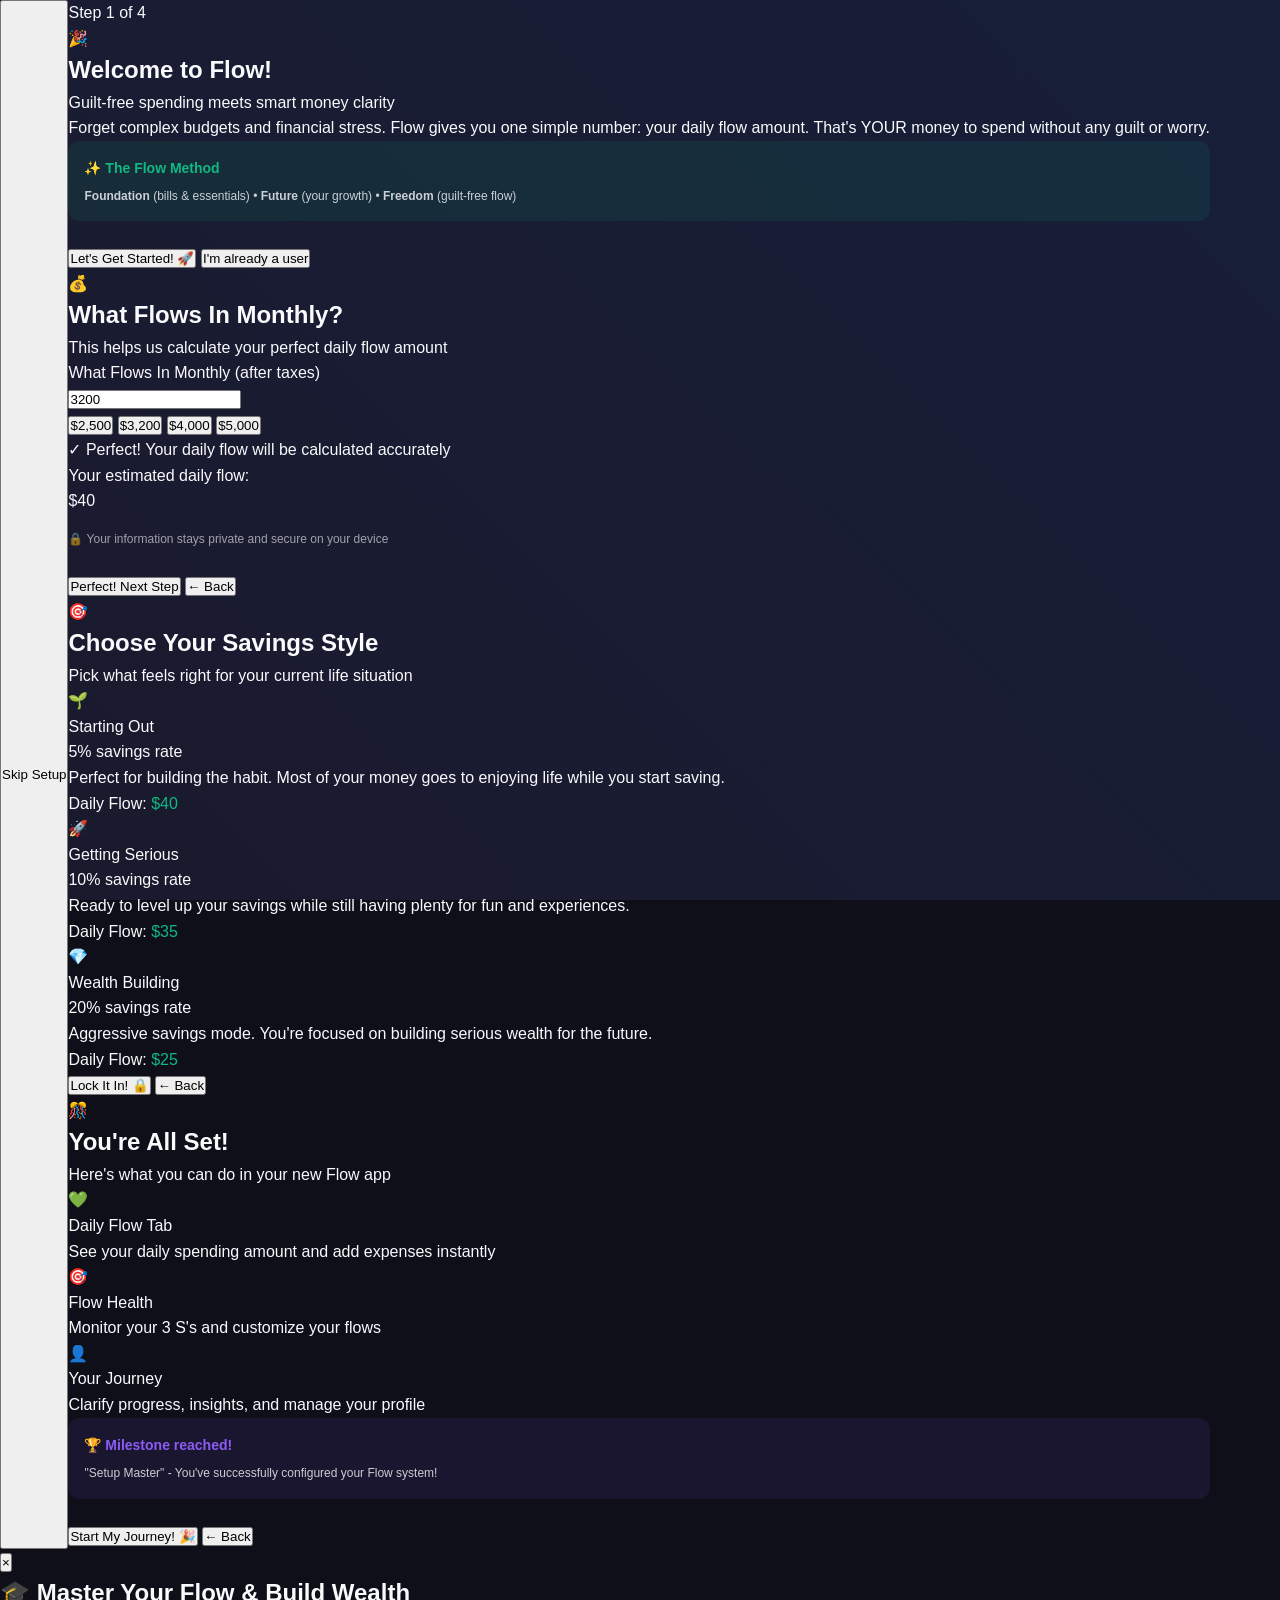
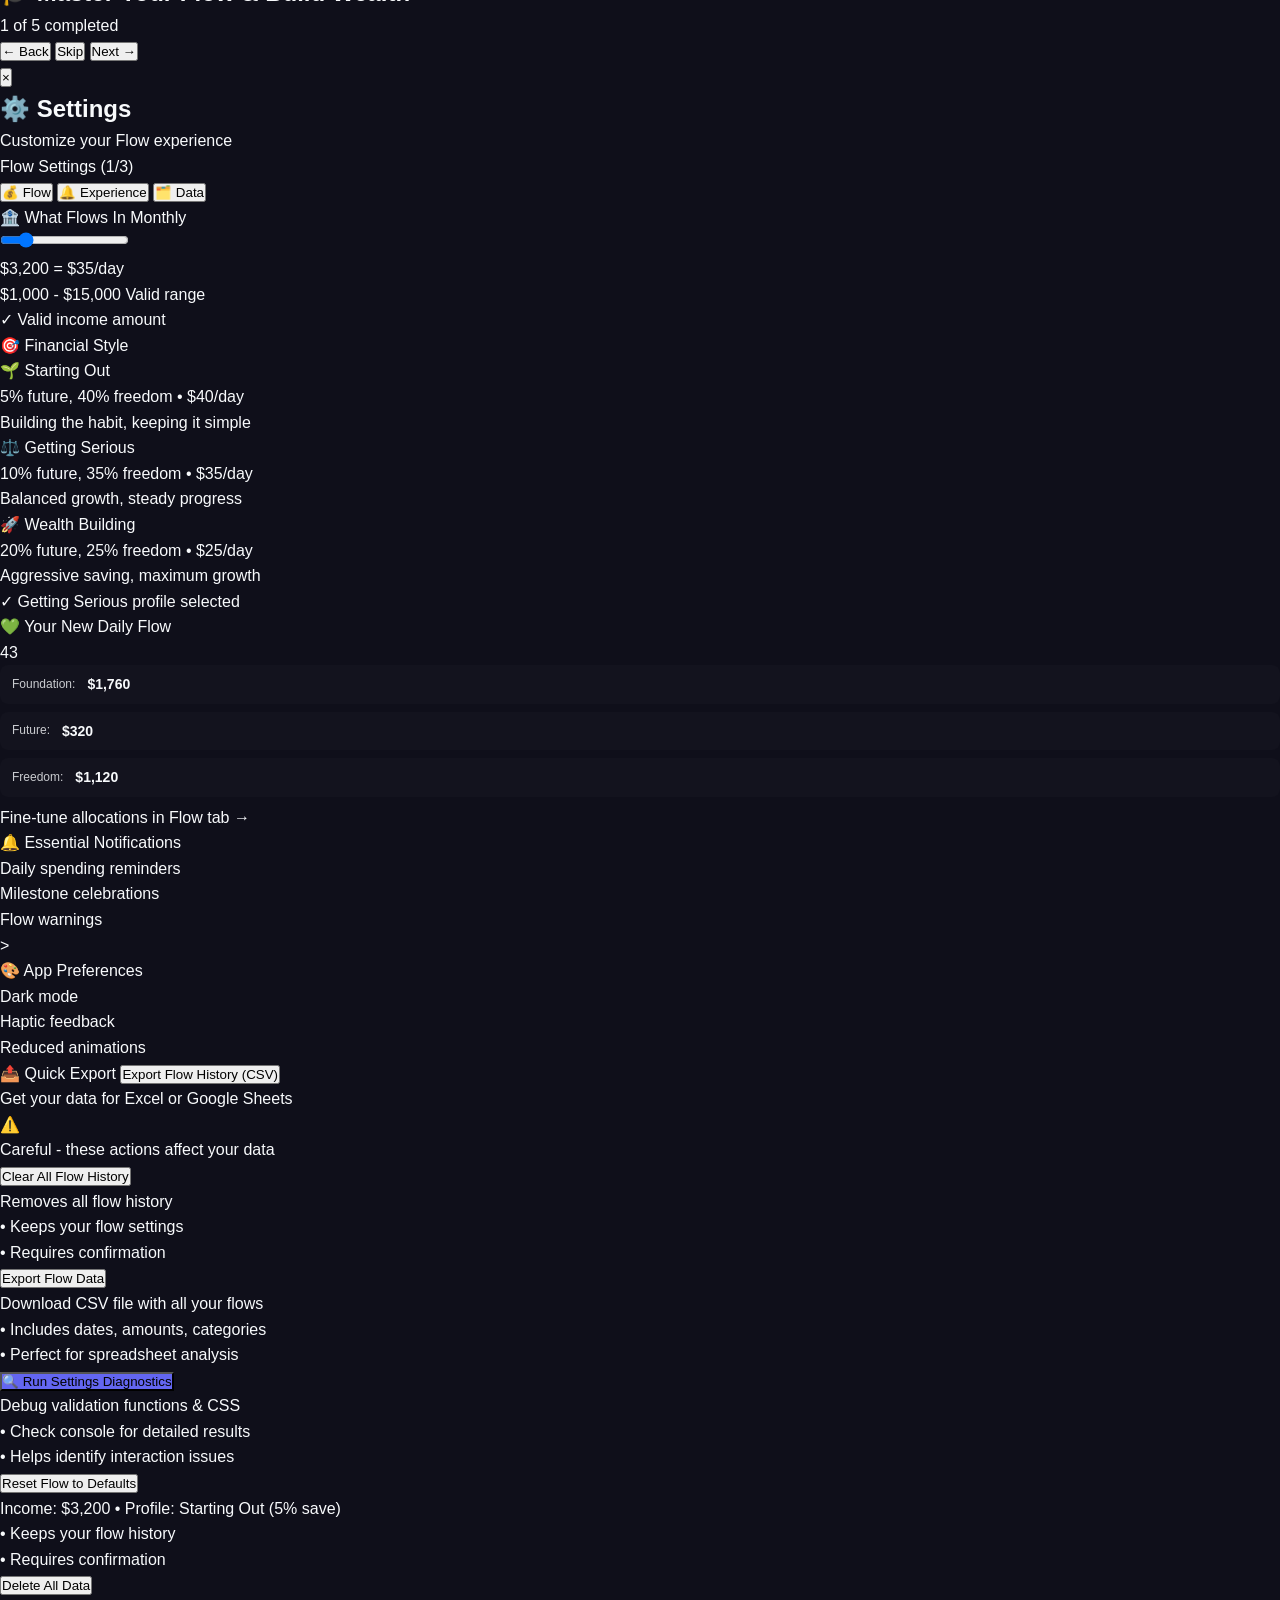
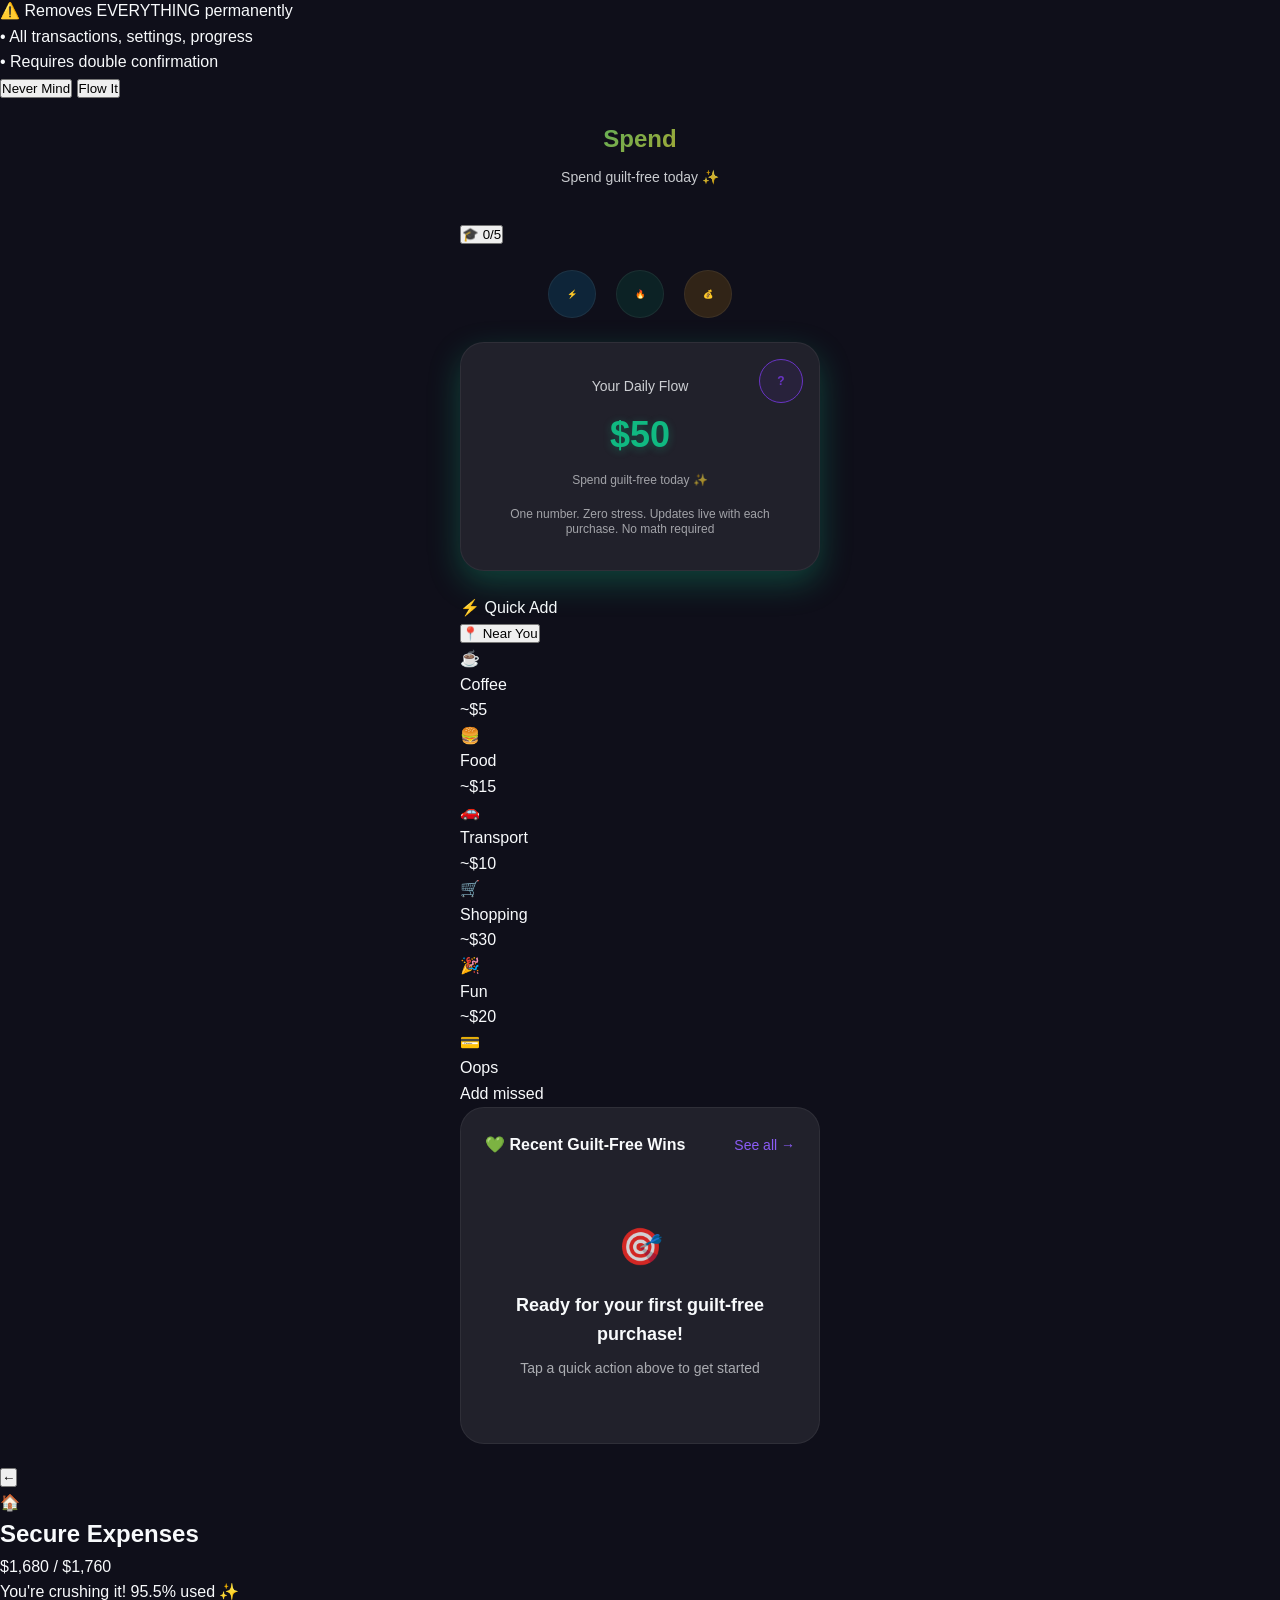
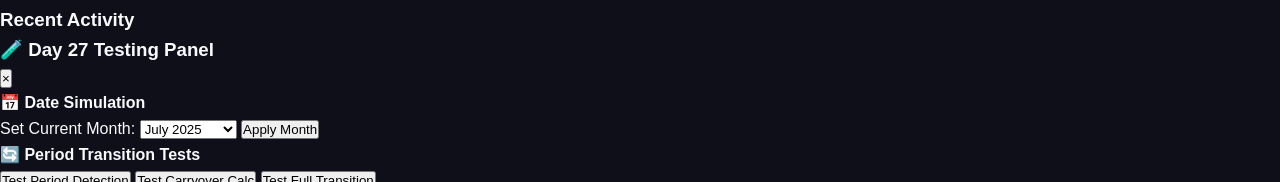
==== commit 63be1fd2: "feat: Complete Flow v4.1 Educational Transformation - Phases 2C, 2D, 2E 🎓 COMPREHENSIVE EDUCATIONAL " ====
--- a/flow_app_v4.1.html
+++ b/flow_app_v4.1.html
@@ -574,10 +574,10 @@
                     <div class="daily-flow-description">Spend guilt-free today ✨</div>
                     
                     <!-- ADD: Descriptive subtitle -->
-                    <div class="descriptive-subtitle">Updates live with each purchase</div>
+                    <div class="descriptive-subtitle">One number. Zero stress. Updates live with each purchase. No math required</div>
                     
                     <!-- Help icon in top-right corner -->
-                    <button class="help-icon" onclick="showEducationModal('flow-method-philosophy')" aria-label="Learn about Flow Method" style="position: absolute; top: 16px; right: 16px; background: rgba(124, 58, 237, 0.1); color: #7C3AED; border: 1px solid #7C3AED;">?</button>
+                    <button class="help-icon" onclick="showEducationModal('daily-flow-philosophy')" aria-label="Learn about Daily Flow" style="position: absolute; top: 16px; right: 16px; background: rgba(124, 58, 237, 0.1); color: #7C3AED; border: 1px solid #7C3AED;">?</button>
                 </div>
             </div>
 
@@ -696,7 +696,7 @@
                         $3,200
                     </div>
                     <!-- ADD: Income subtitle -->
-                    <div class="descriptive-subtitle">Everything flows from here</div>
+                    <div class="descriptive-subtitle">Everything flows from here into 3 buckets: Foundation, Future, Freedom</div>
                 </div>
                 <div class="income-period">Click to adjust your base ✨</div>
                 
@@ -758,7 +758,7 @@
                     
                     <div class="category-content">
                         <div class="category-amount" id="foundationAllocatedAmount">$1,760 allocated</div>
-                        <div class="category-subtitle">Security first - builds confidence</div>
+                        <div class="category-subtitle">Handles the scary stuff automatically</div>
                     </div>
                     
                     <div class="progress-container">
@@ -777,7 +777,7 @@
                     
                     <div class="category-content">
                         <div class="category-amount" id="futureAllocatedAmount">$160 allocated</div>
-                        <div class="category-subtitle">Builds automatically toward goals</div>
+                        <div class="category-subtitle">Your future-you fund grows invisibly</div>
                     </div>
                     
                     <div class="progress-container">
@@ -796,7 +796,7 @@
                     
                     <div class="category-content">
                         <div class="category-amount" id="freedomAllocatedAmount">$1,280 allocated</div>
-                        <div class="category-subtitle">Spend guilt-free today</div>
+                        <div class="category-subtitle">Spend without worry or math</div>
                     </div>
                     
                     <div class="progress-container">
@@ -1046,9 +1046,9 @@
 
             <!-- Achievements Section -->
             <div class="achievements-section">
-                <h3>🌱 Your Growth Areas</h3>
+                <h3>🌱 Your Growth Areas </h3>
                 <!-- ADD: Achievement subtitle -->
-                <div class="section-subtitle">Building mindful habits, Flow mastery, and real wealth</div>
+                <div class="section-subtitle">Real progress across three areas of your money life</div>
             </div>
 
             <!-- Growth Areas -->
--- a/flow_app_v4.1.css
+++ b/flow_app_v4.1.css
@@ -12346,4 +12346,149 @@
         width: 100%;
         justify-content: center;
     }
+}
+
+/* ===== PHASE 2E: LAYER 3 COACHING MOMENTS SYSTEM ===== */
+
+/* Coaching Toast Notification */
+.coaching-toast {
+    position: fixed;
+    top: 20px;
+    left: 50%;
+    transform: translateX(-50%);
+    background: var(--glass-bg);
+    backdrop-filter: blur(24px);
+    border: 1px solid rgba(124, 58, 237, 0.2);
+    border-radius: 16px;
+    padding: 16px 20px;
+    max-width: 340px;
+    width: 90%;
+    box-shadow: 0 8px 32px rgba(124, 58, 237, 0.15);
+    z-index: 1500;
+    
+    /* Animation states */
+    opacity: 0;
+    transform: translateX(-50%) translateY(-20px) scale(0.95);
+    transition: all 0.4s cubic-bezier(0.4, 0, 0.2, 1);
+    pointer-events: none;
+}
+
+.coaching-toast.show {
+    opacity: 1;
+    transform: translateX(-50%) translateY(0) scale(1);
+    pointer-events: auto;
+}
+
+.coaching-toast-content {
+    display: flex;
+    align-items: flex-start;
+    gap: 12px;
+}
+
+.coaching-toast-icon {
+    width: 32px;
+    height: 32px;
+    border-radius: 50%;
+    background: linear-gradient(135deg, #7C3AED 0%, #9333EA 100%);
+    display: flex;
+    align-items: center;
+    justify-content: center;
+    font-size: 16px;
+    flex-shrink: 0;
+    margin-top: 2px;
+}
+
+.coaching-toast-text {
+    flex: 1;
+    min-width: 0;
+}
+
+.coaching-toast-message {
+    font-size: 14px;
+    line-height: 1.4;
+    color: var(--text-primary);
+    font-weight: 500;
+    margin-bottom: 4px;
+}
+
+.coaching-toast-insight {
+    font-size: 12px;
+    color: var(--text-muted);
+    font-style: italic;
+}
+
+.coaching-toast-dismiss {
+    background: none;
+    border: none;
+    color: var(--text-muted);
+    font-size: 18px;
+    cursor: pointer;
+    padding: 0;
+    width: 24px;
+    height: 24px;
+    display: flex;
+    align-items: center;
+    justify-content: center;
+    border-radius: 50%;
+    transition: all 0.2s ease;
+    flex-shrink: 0;
+}
+
+.coaching-toast-dismiss:hover {
+    background: rgba(124, 58, 237, 0.1);
+    color: var(--text-primary);
+}
+
+/* Mobile optimization */
+@media (max-width: 768px) {
+    .coaching-toast {
+        top: 16px;
+        max-width: 320px;
+        padding: 14px 16px;
+    }
+    
+    .coaching-toast-icon {
+        width: 28px;
+        height: 28px;
+        font-size: 14px;
+    }
+    
+    .coaching-toast-message {
+        font-size: 13px;
+    }
+    
+    .coaching-toast-insight {
+        font-size: 11px;
+    }
+}
+
+/* Coaching toast entrance animations */
+@keyframes coachingSlideIn {
+    from {
+        opacity: 0;
+        transform: translateX(-50%) translateY(-20px) scale(0.95);
+    }
+    to {
+        opacity: 1;
+        transform: translateX(-50%) translateY(0) scale(1);
+    }
+}
+
+@keyframes coachingSlideOut {
+    from {
+        opacity: 1;
+        transform: translateX(-50%) translateY(0) scale(1);
+    }
+    to {
+        opacity: 0;
+        transform: translateX(-50%) translateY(-10px) scale(0.98);
+    }
+}
+
+.coaching-toast.entering {
+    animation: coachingSlideIn 0.4s cubic-bezier(0.4, 0, 0.2, 1) forwards;
+}
+
+.coaching-toast.exiting {
+    animation: coachingSlideOut 0.3s cubic-bezier(0.4, 0, 0.2, 1) forwards;
 }
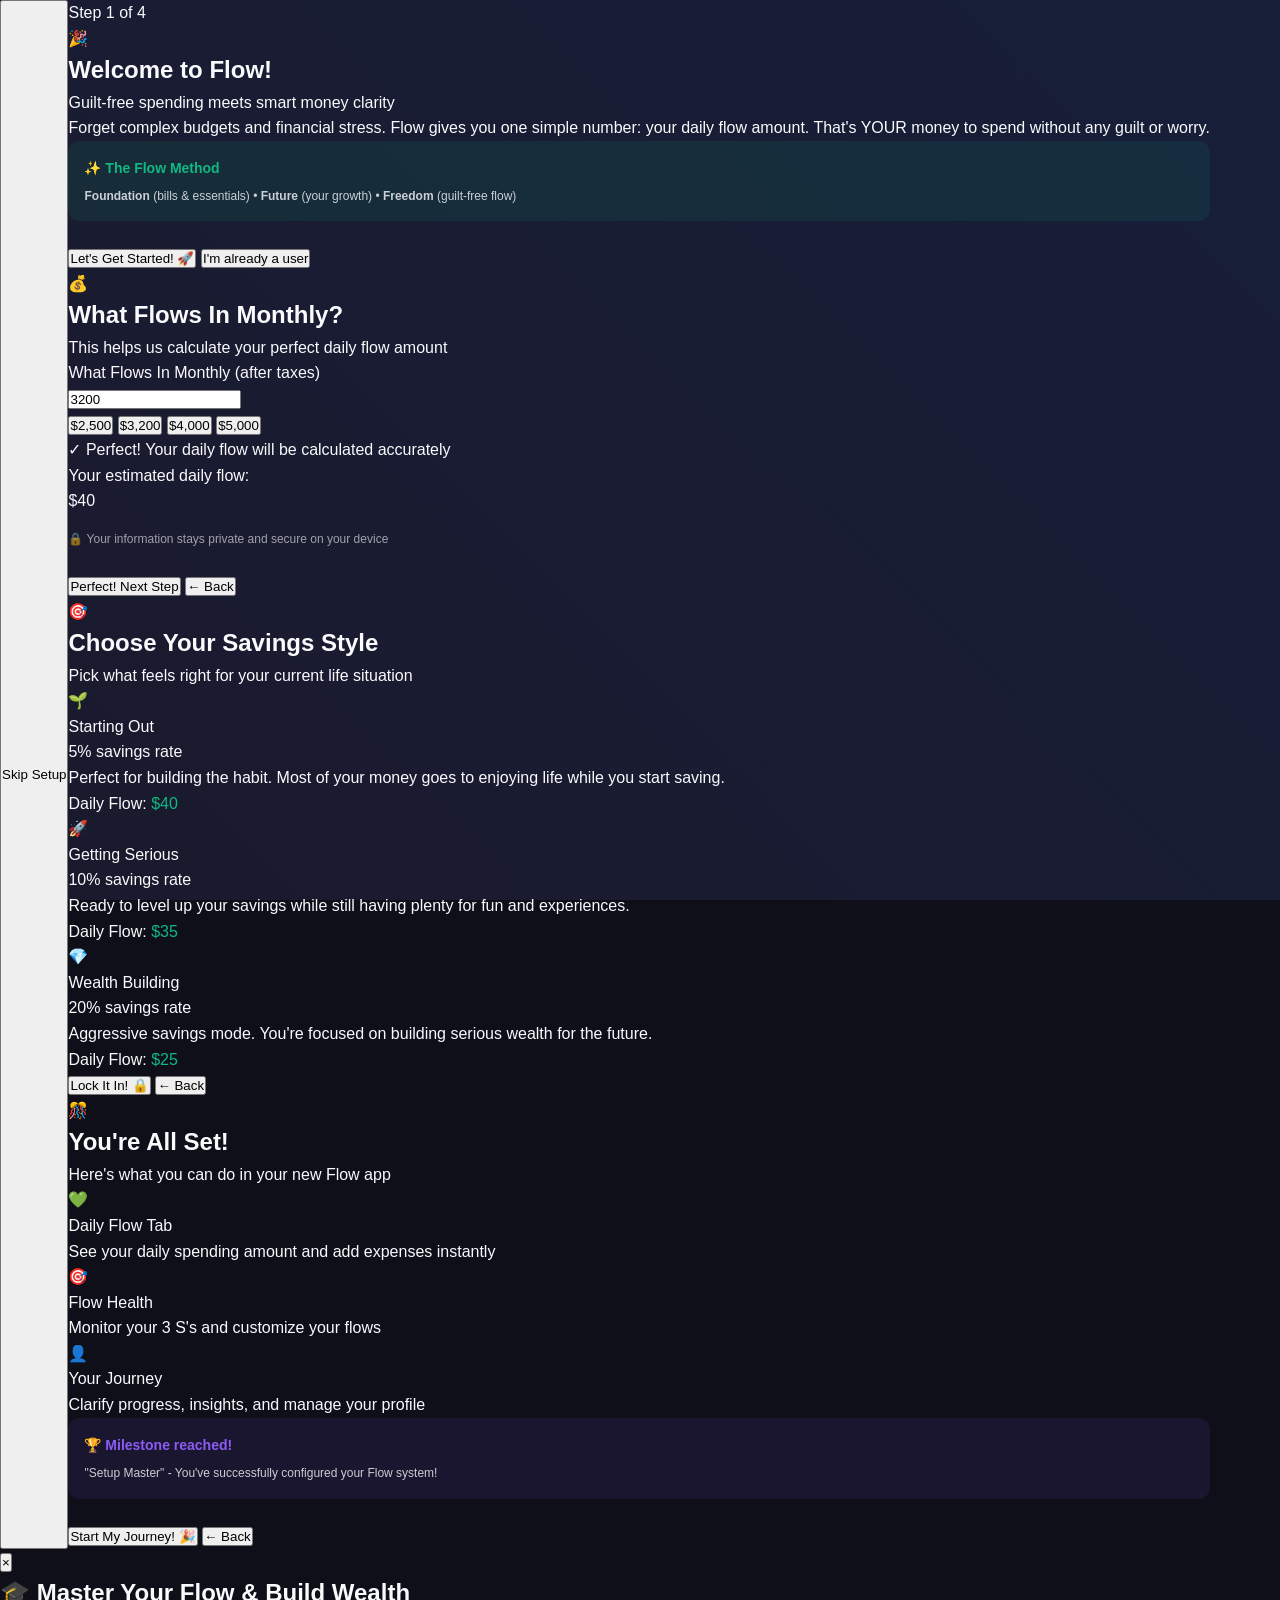
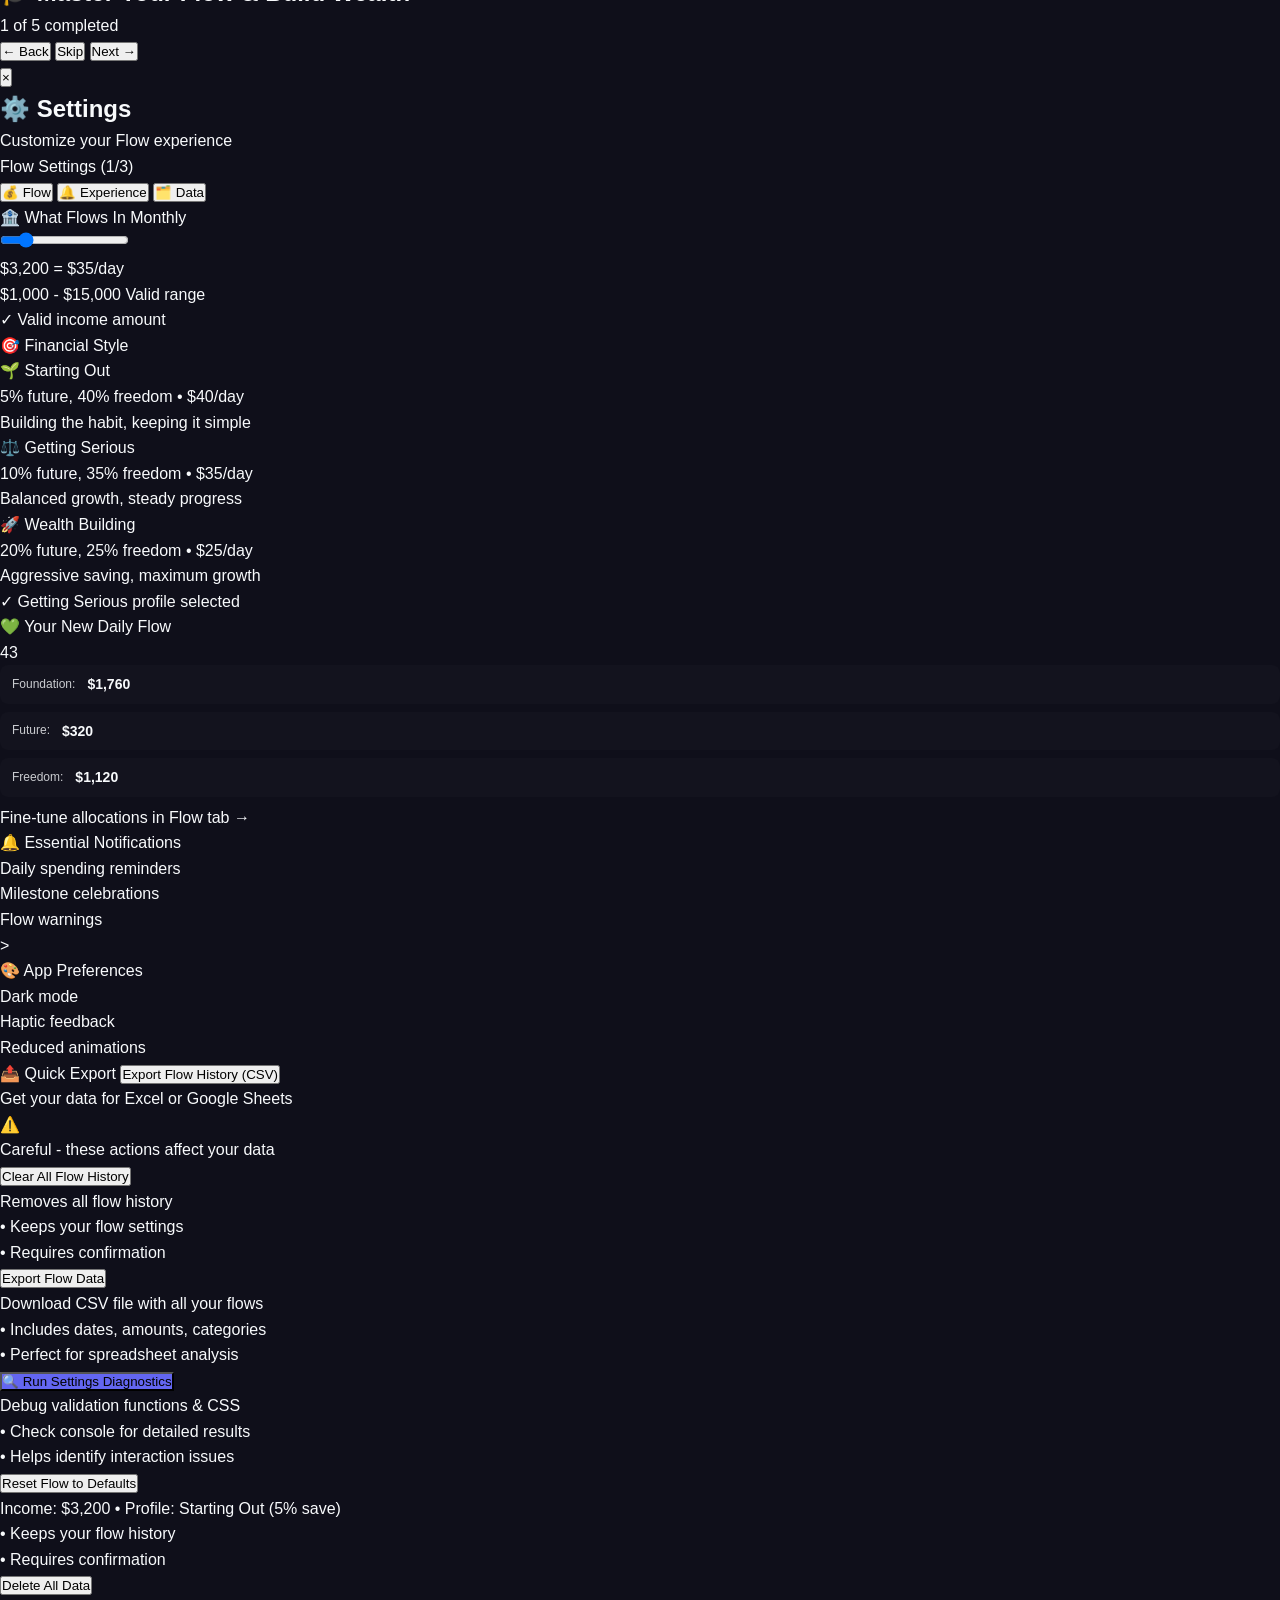
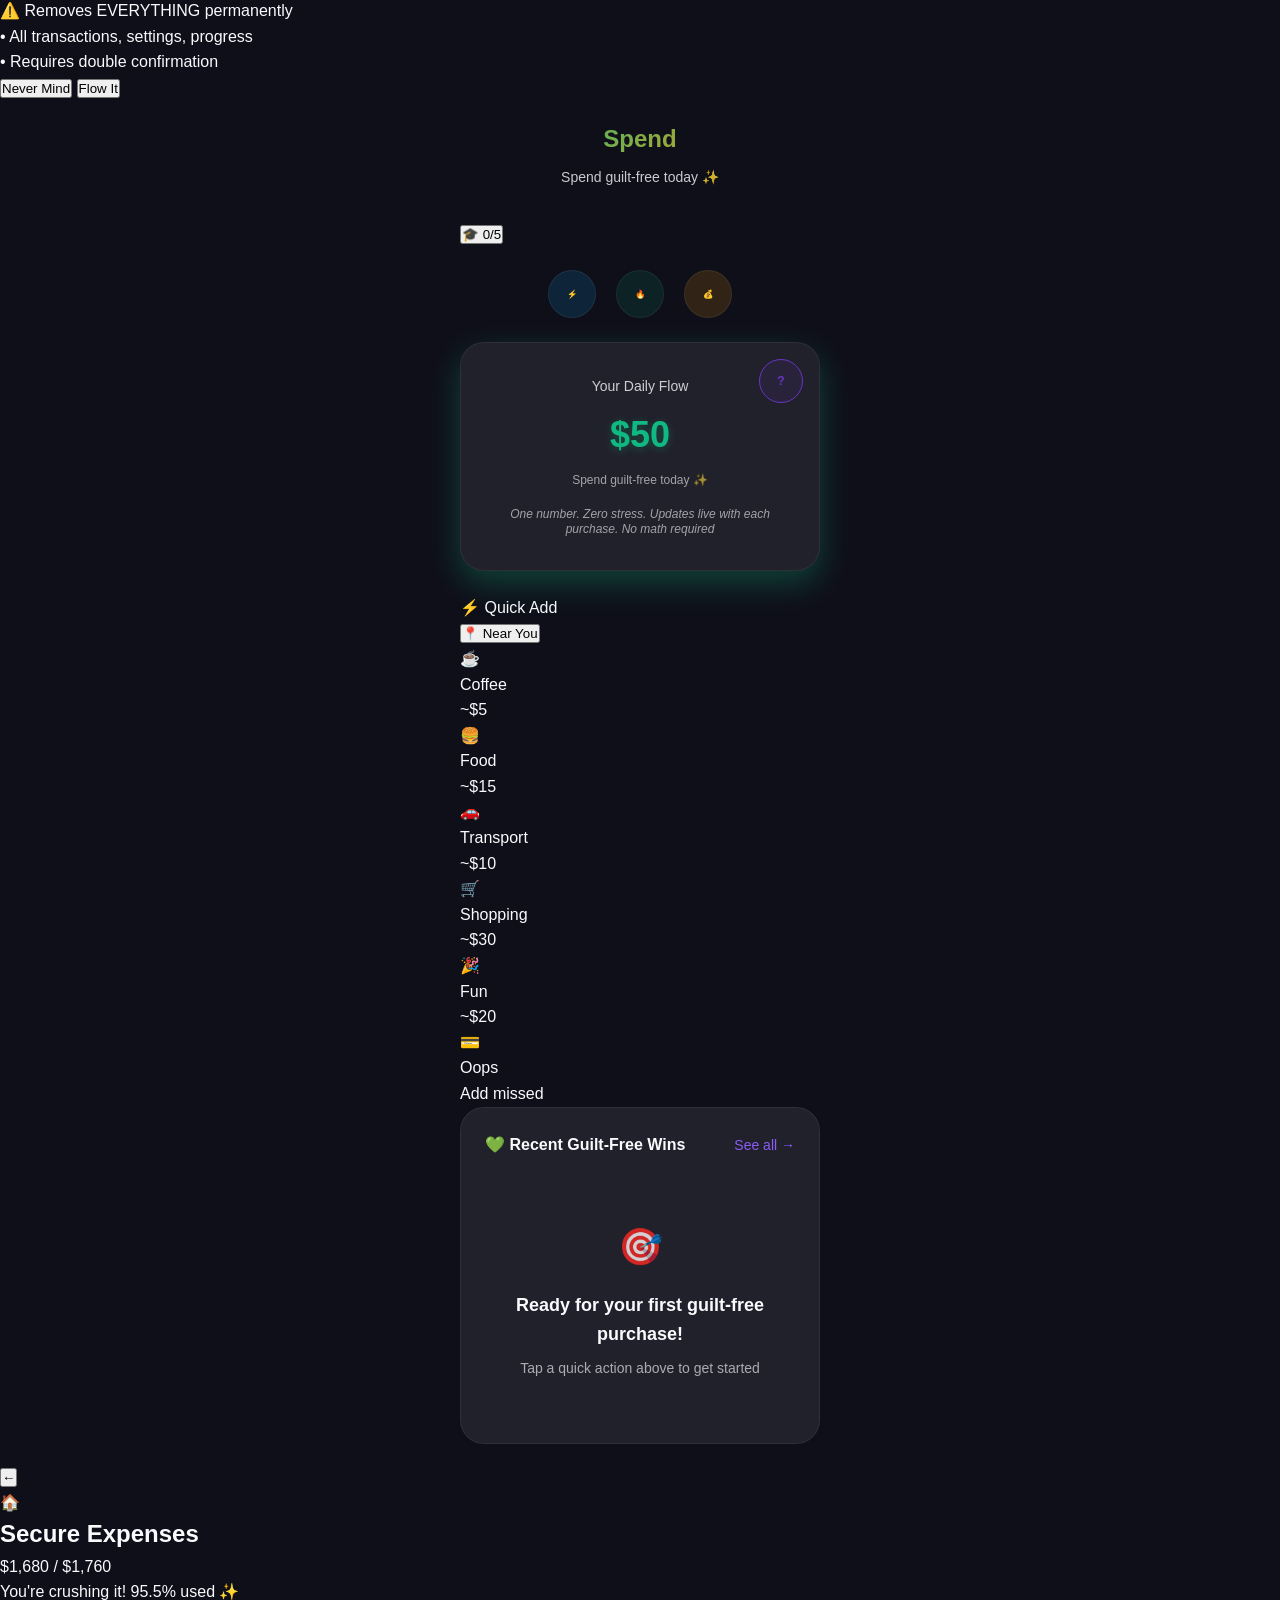
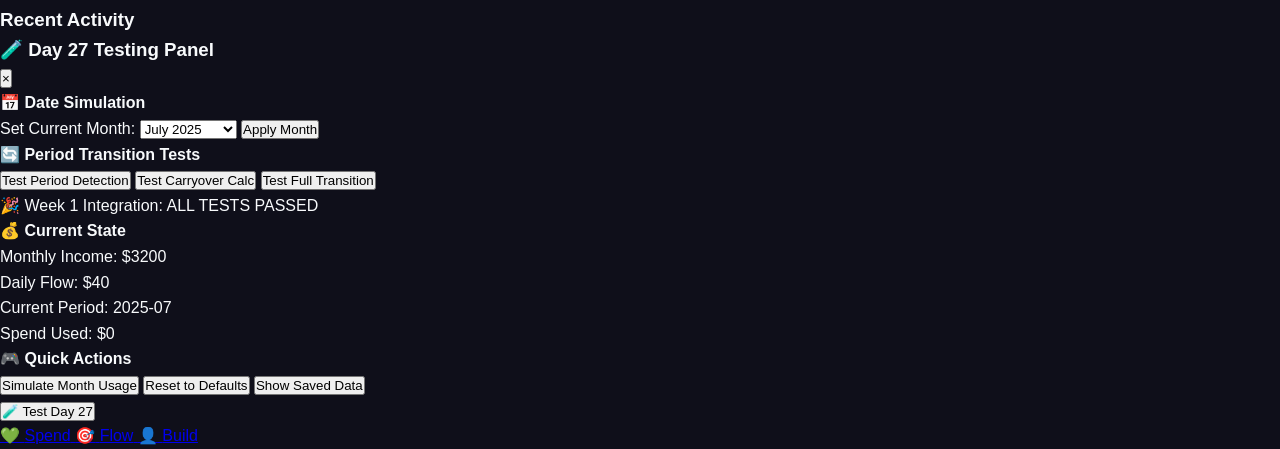
==== commit 26064026: "🎯 Build Tab Gaming → Growth Story Transformation Complete ✅ MAJOR TRANSFORMATION: Build Tab Language" ====
--- a/flow_app_v4.1.html
+++ b/flow_app_v4.1.html
@@ -985,7 +985,7 @@
             <!-- Tab Header -->
             <div class="growth-tab-header">
                 <h1 class="growth-tab-title">Build</h1>
-                <p class="growth-tab-subtitle">What you're building so far 🚀</p>
+                <p class="growth-tab-subtitle">Real progress toward financial freedom 🚀</p>
                 <!-- ADD: Build subtitle -->
                 <div class="section-subtitle">Real progress across three areas</div>
             </div>
@@ -1046,7 +1046,8 @@
 
             <!-- Achievements Section -->
             <div class="achievements-section">
-                <h3>🌱 Your Growth Areas </h3>
+                <h2>💚 What You're Building</h2>
+                <p class="descriptive-subtitle">Real progress that builds financial confidence</p>
                 <!-- ADD: Achievement subtitle -->
                 <div class="section-subtitle">Real progress across three areas of your money life</div>
             </div>
@@ -1060,7 +1061,7 @@
                             <div class="area-icon">🧠</div>
                             <div class="area-details">
                                 <h3>Smart Choices</h3>
-                                <div class="area-summary">Building mindful spending habits</div>
+                                <p class="descriptive-subtitle">Building mindful spending habits</p>
                             </div>
                         </div>
                         <div class="growth-progress-ring">
@@ -1106,6 +1107,7 @@
                             <div class="area-icon">🎯</div>
                             <div class="area-details">
                                 <h3>Flow Mastery</h3>
+                                <p class="descriptive-subtitle">Mastering your Flow Method allocation</p>
                                 <div class="area-summary">18 consecutive days in flow</div>
                             </div>
                         </div>
@@ -1152,6 +1154,7 @@
                             <div class="area-icon">💰</div>
                             <div class="area-details">
                                 <h3>Real Money Built</h3>
+                                <p class="descriptive-subtitle">Actual dollars toward financial freedom</p>
                                 <div class="area-summary" id="realMoneyBuiltSummary">$347 built while living your life
                                 </div>
                             </div>
--- a/flow_app_v4.1.css
+++ b/flow_app_v4.1.css
@@ -12432,11 +12432,41 @@
     border-radius: 50%;
     transition: all 0.2s ease;
     flex-shrink: 0;
+    opacity: 0.7;
 }
 
 .coaching-toast-dismiss:hover {
     background: rgba(124, 58, 237, 0.1);
     color: var(--text-primary);
+    opacity: 1;
+}
+
+/* Reading progress indicator */
+.coaching-toast-progress {
+    position: absolute;
+    bottom: 0;
+    left: 0;
+    height: 2px;
+    background: rgba(124, 58, 237, 0.3);
+    border-radius: 0 0 16px 16px;
+    transition: width linear;
+    opacity: 0.5;
+}
+
+/* Coaching toast footer for better UX */
+.coaching-toast-footer {
+    margin-top: 8px;
+    padding-top: 8px;
+    border-top: 1px solid rgba(124, 58, 237, 0.1);
+    display: flex;
+    justify-content: space-between;
+    align-items: center;
+}
+
+.coaching-toast-hint {
+    font-size: 10px;
+    color: var(--text-muted);
+    opacity: 0.7;
 }
 
 /* Mobile optimization */
@@ -12491,4 +12521,39 @@
 
 .coaching-toast.exiting {
     animation: coachingSlideOut 0.3s cubic-bezier(0.4, 0, 0.2, 1) forwards;
+}
+
+/* ===== GROWTH STORY ENHANCEMENTS ===== */
+.growth-progress-hero {
+    background: var(--glass-bg);
+    border-radius: 16px;
+    padding: 20px;
+    margin-bottom: 20px;
+    text-align: center;
+}
+
+.growth-amount {
+    font-size: 24px;
+    font-weight: 700;
+    color: var(--accent-green);
+    margin-bottom: 8px;
+}
+
+.growth-milestone {
+    font-size: 14px;
+    color: var(--text-secondary);
+}
+
+.descriptive-subtitle {
+    font-size: 12px;
+    color: var(--text-muted);
+    margin-top: 4px;
+    font-style: italic;
+}
+
+.category-growth-description {
+    font-size: 12px;
+    color: var(--text-muted);
+    margin-top: 4px;
+    font-style: italic;
 }
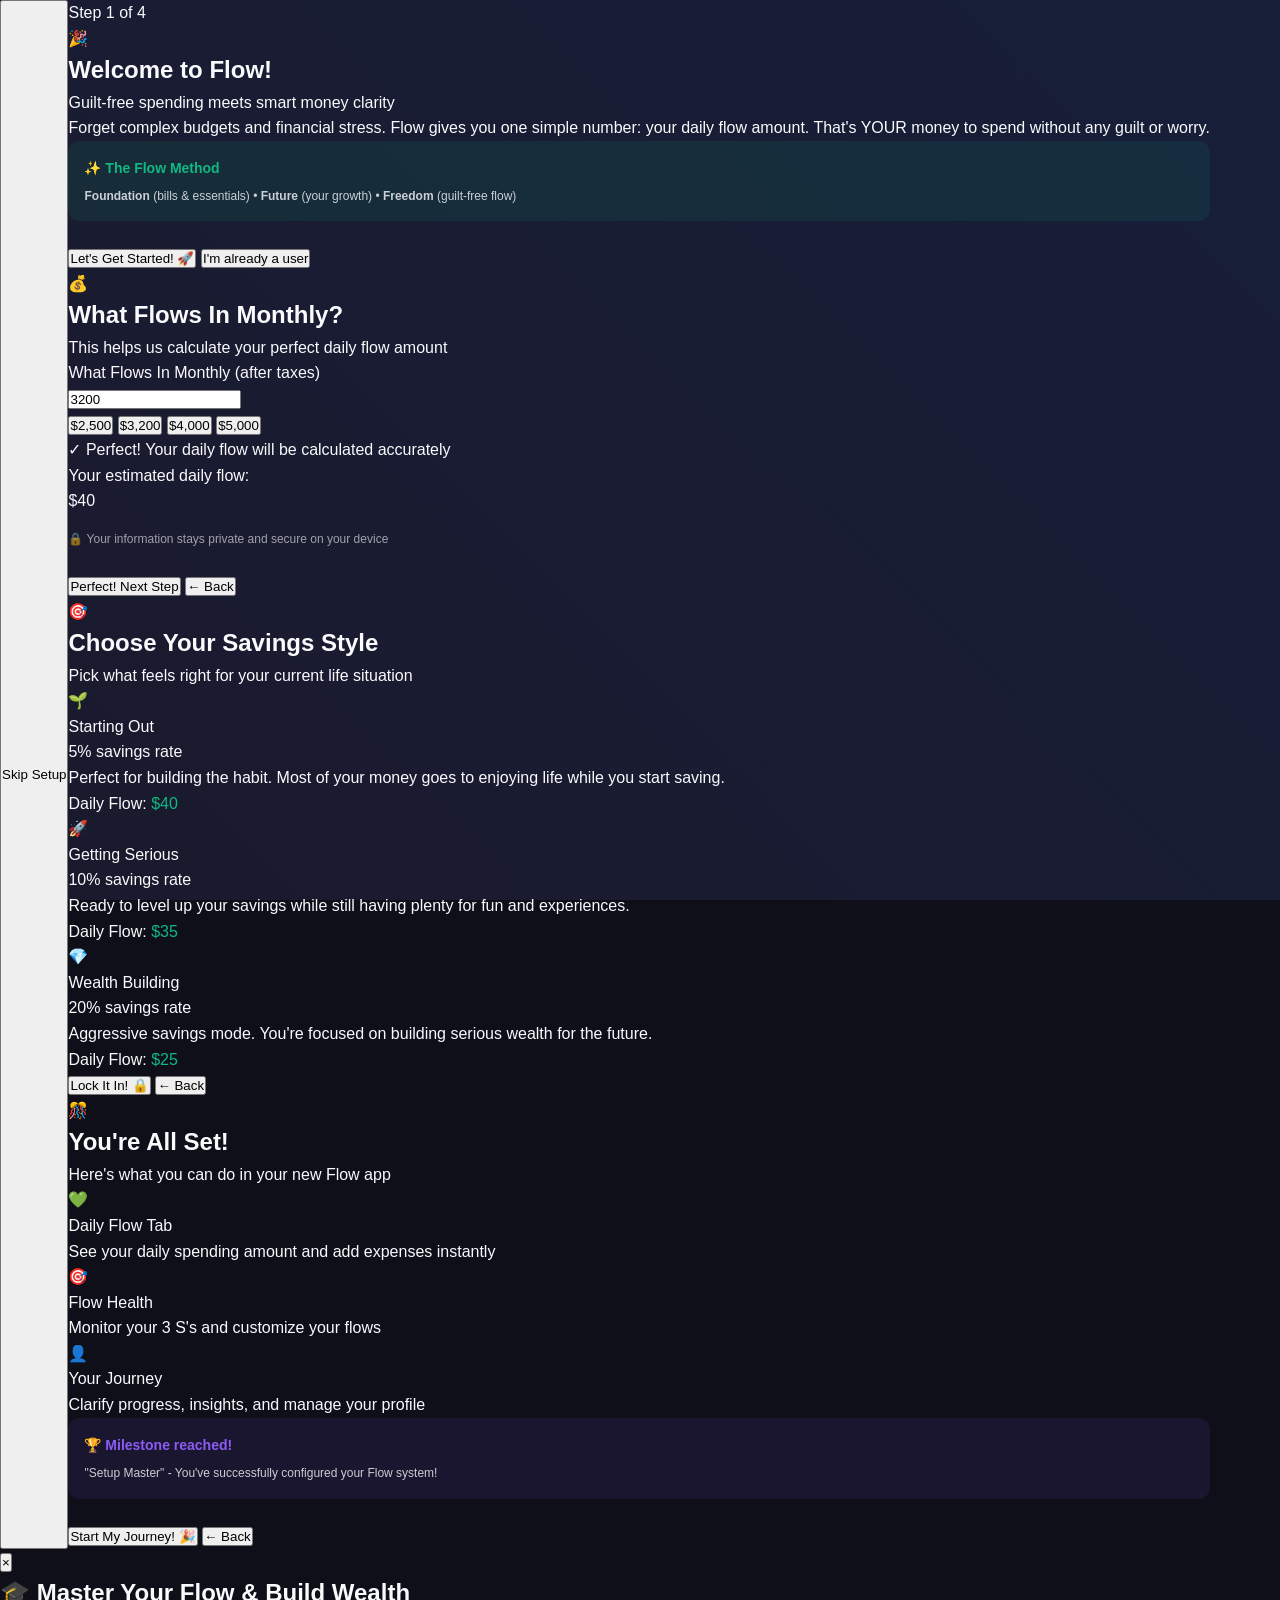
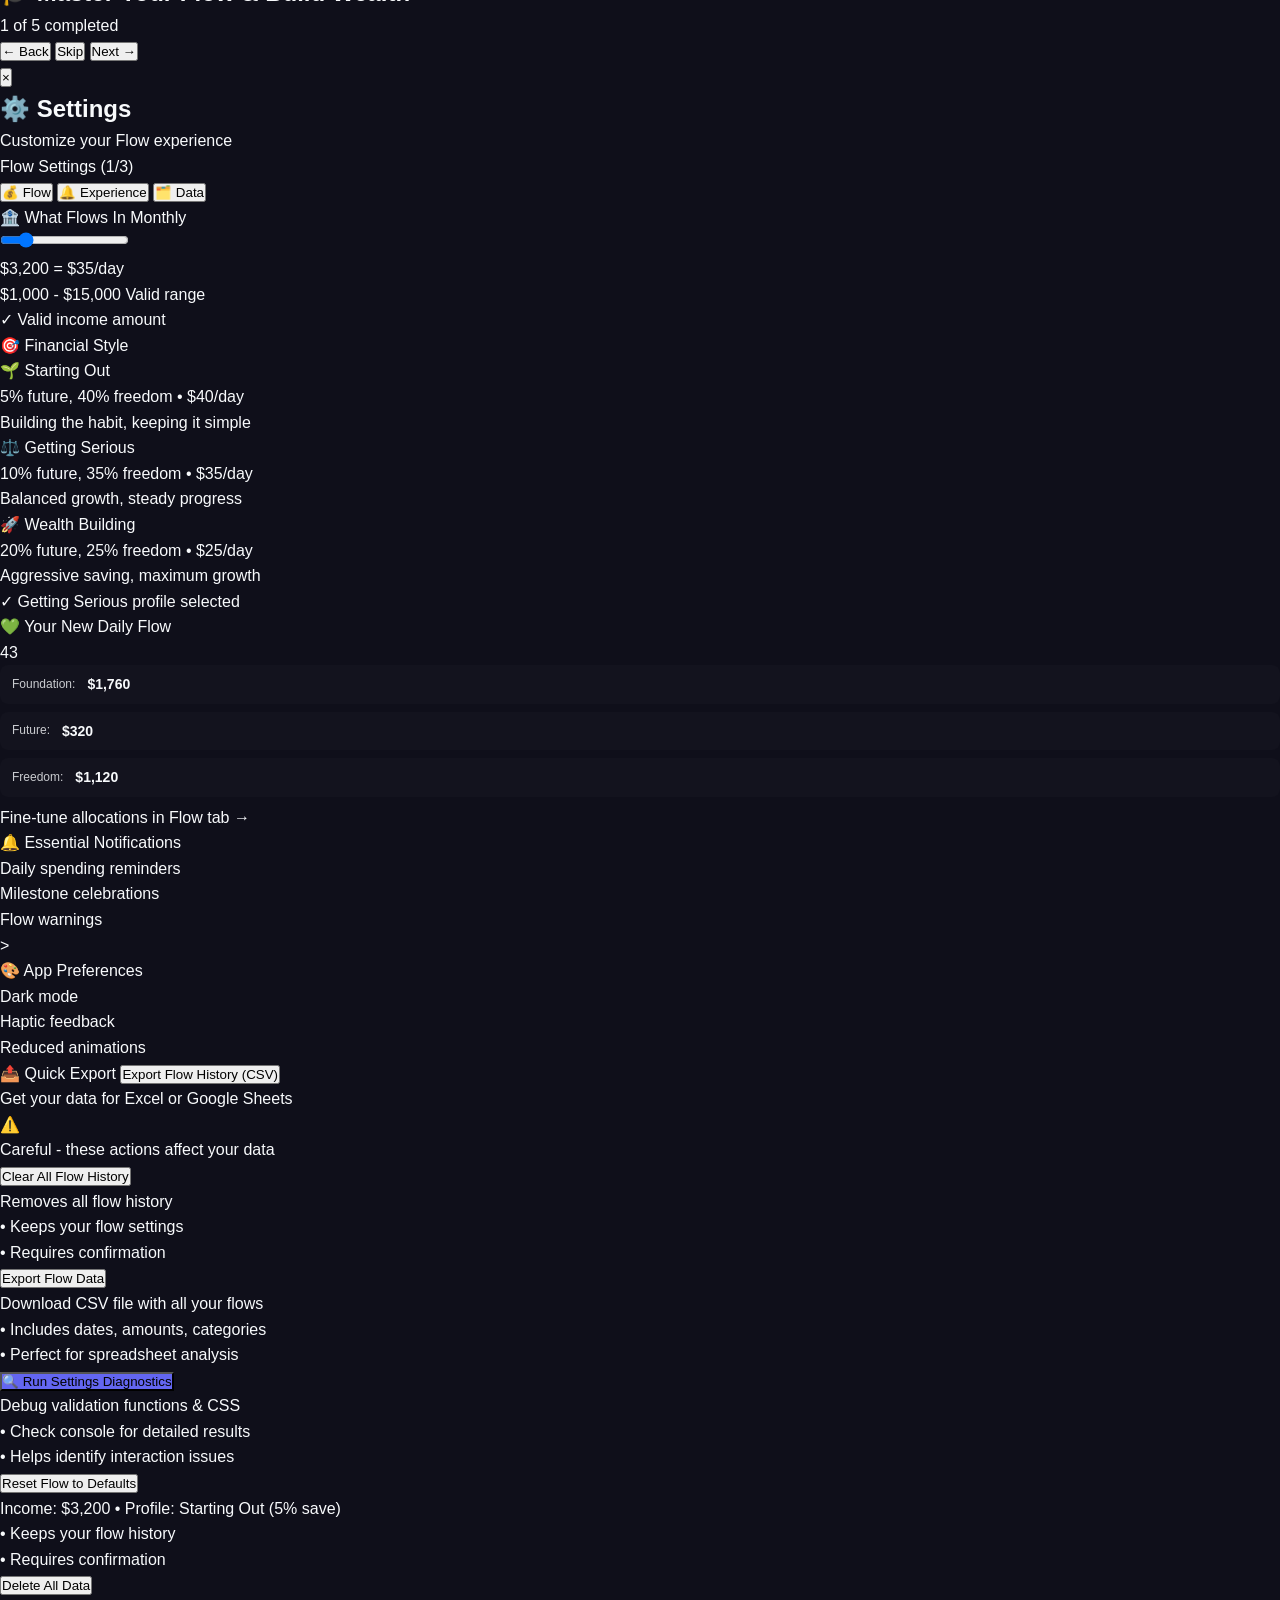
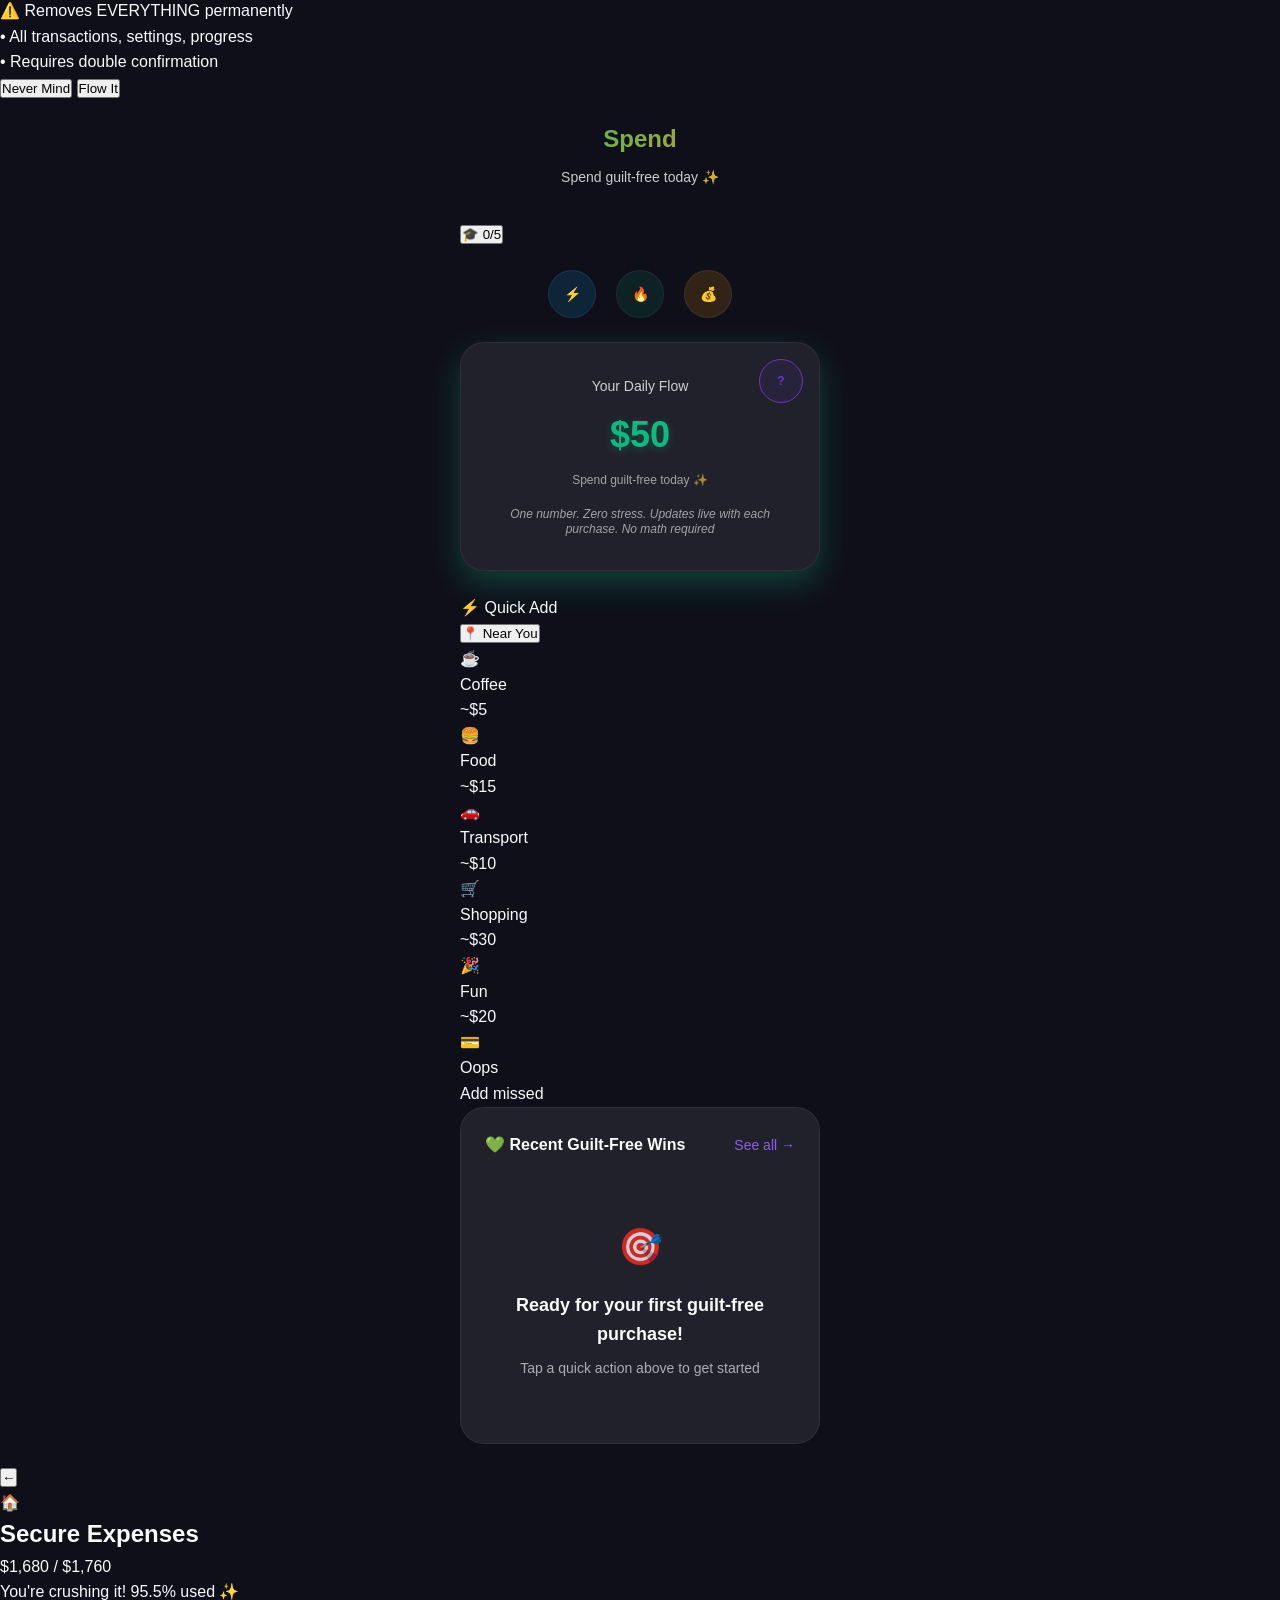
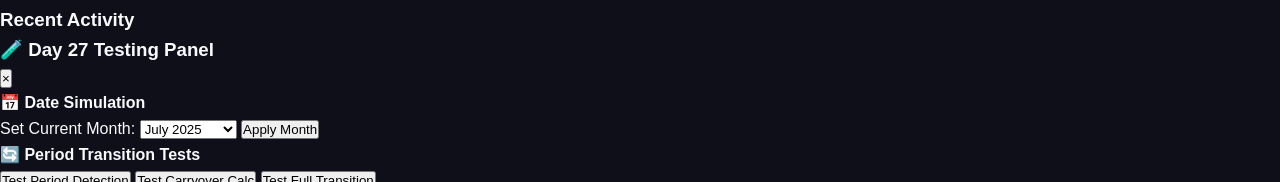
==== commit ce948789: "✨ Implement Enhanced Category Cards with Used/Remaining Display 🎯 MAJOR ENHANCEMENT: Flow Tab Catego" ====
--- a/flow_app_v4.1.html
+++ b/flow_app_v4.1.html
@@ -757,13 +757,17 @@
                     </div>
                     
                     <div class="category-content">
-                        <div class="category-amount" id="foundationAllocatedAmount">$1,760 allocated</div>
-                        <div class="category-subtitle">Handles the scary stuff automatically</div>
+                        <div class="category-amounts">
+                            <div class="amount-used">$1,680 securing your foundation</div>
+                            <div class="amount-remaining">$80 cushion remaining</div>
+                        </div>
+                        <div class="category-subtitle">Building unshakeable confidence 💪</div>
                     </div>
                     
                     <div class="progress-container">
                         <div class="progress-fill foundation" id="foundationProgressFill" style="width: 95%"></div>
                     </div>
+                    <div class="category-chevron">›</div>
                 </div>
 
                 <div class="category-card future" onclick="showCategoryDetails('future')">
@@ -776,13 +780,17 @@
                     </div>
                     
                     <div class="category-content">
-                        <div class="category-amount" id="futureAllocatedAmount">$160 allocated</div>
-                        <div class="category-subtitle">Your future-you fund grows invisibly</div>
+                        <div class="category-amounts">
+                            <div class="amount-used">$160 building your dreams</div>
+                            <div class="amount-remaining">$0 on autopilot</div>
+                        </div>
+                        <div class="category-subtitle">Your future-you is going to love this 🚀</div>
                     </div>
                     
                     <div class="progress-container">
                         <div class="progress-fill future" id="futureProgressFill" style="width: 100%"></div>
                     </div>
+                    <div class="category-chevron">›</div>
                 </div>
 
                 <div class="category-card freedom" onclick="showCategoryDetails('freedom')">
@@ -795,13 +803,17 @@
                     </div>
                     
                     <div class="category-content">
-                        <div class="category-amount" id="freedomAllocatedAmount">$1,280 allocated</div>
-                        <div class="category-subtitle">Spend without worry or math</div>
+                        <div class="category-amounts">
+                            <div class="amount-used">$860 already flowed</div>
+                            <div class="amount-remaining">$420 ready for fun</div>
+                        </div>
+                        <div class="category-subtitle">Pure guilt-free spending power ✨</div>
                     </div>
                     
                     <div class="progress-container">
                         <div class="progress-fill freedom" id="freedomProgressFill" style="width: 67%"></div>
                     </div>
+                    <div class="category-chevron">›</div>
                 </div>
             </div>
 
--- a/flow_app_v4.1.css
+++ b/flow_app_v4.1.css
@@ -9,8 +9,8 @@
 /* ===== COMPLETE TOOLTIP ELIMINATION - CRITICAL FIX ===== */
 
 /* Disable ALL tooltip systems across all devices */
-.tooltip, 
-[data-tooltip]:after, 
+.tooltip,
+[data-tooltip]:after,
 [data-tooltip]:before,
 #tooltip,
 .tooltip-container,
@@ -38,7 +38,7 @@
 }
 
 /* Critical: Restore modal and button functionality */
-.quick-add-btn, 
+.quick-add-btn,
 .income-amount,
 .settings-icon-btn,
 .daily-flow-display,
@@ -56,6 +56,7 @@
 
 /* Mobile-specific fixes */
 @media (max-width: 768px) {
+
     /* Force disable any remaining tooltip systems */
     * {
         -webkit-touch-callout: none !important;
@@ -65,15 +66,17 @@
         -ms-user-select: none !important;
         user-select: none !important;
     }
-    
+
     /* But allow selection for input fields */
-    input, textarea {
+    input,
+    textarea {
         -webkit-user-select: text !important;
         -moz-user-select: text !important;
         -ms-user-select: text !important;
         user-select: text !important;
     }
 }
+
 /* ===== ACHIEVEMENT MODAL SYSTEM - ENHANCED UX GUIDELINES ===== */
 
 /* Base Achievement Modal Styles - Gen Z Standards */
@@ -2685,7 +2688,7 @@
 }
 
 .achievement-icon span {
-    transform: scale(0.6);
+    transform: scale(1.0);
     display: block;
 }
 
@@ -2793,7 +2796,7 @@
     --future-purple: #7C3AED;
     --growth-green: #059669;
     --flow-blue: #0EA5E9;
-    
+
     /* Enhanced Gradients */
     --gradient-future: linear-gradient(135deg, #7C3AED 0%, #a855f7 100%);
     --gradient-growth: linear-gradient(135deg, #059669 0%, #10b981 100%);
@@ -2807,11 +2810,11 @@
     --foundation-color: #64748b;
     --future-color: #059669;
     --freedom-color: #0EA5E9;
-    
+
     --gradient-foundation: linear-gradient(135deg, var(--foundation-color) 0%, #64748b 100%);
     --gradient-future: linear-gradient(135deg, var(--future-color) 0%, #10b981 100%);
     --gradient-freedom: linear-gradient(135deg, var(--freedom-color) 0%, #38bdf8 100%);
-    
+
     /* Legacy 3 S's Category Gradients (for backward compatibility) */
     --secure-gradient: linear-gradient(135deg, #64748b 0%, #64748b 100%);
     --save-gradient: linear-gradient(135deg, #059669 0%, #10b981 100%);
@@ -3262,6 +3265,126 @@
 .empty-description {
     font-size: var(--font-sm);
     opacity: 0.8;
+}
+
+/* ===== TRANSACTION CHEVRON INDICATOR (BOTTOM RIGHT POSITIONING) ===== */
+.purchase-chevron {
+    color: var(--text-muted);
+    font-size: 16px;
+    font-weight: 300;
+    opacity: 0.4;
+    transition: all 0.3s ease;
+    position: absolute;
+    bottom: 8px;
+    right: 12px;
+    pointer-events: none;
+}
+
+.purchase-item:hover .purchase-chevron {
+    opacity: 0.7;
+    transform: translateX(2px);
+}
+
+.purchase-item:active .purchase-chevron {
+    opacity: 1;
+    transform: translateX(4px) scale(1.1);
+}
+
+/* Ensure purchase-item has relative positioning for chevron */
+.purchase-item {
+    position: relative !important;
+}
+
+/* Mobile optimization */
+@media (max-width: 480px) {
+    .purchase-chevron {
+        font-size: 14px;
+        bottom: 6px;
+        right: 10px;
+    }
+}
+
+
+/* ===== CONSISTENT MODAL INPUT STYLING ===== */
+
+/* Target input fields in Oops and Transaction Details modals */
+#oopsModal input[type="number"],
+#oopsModal input[type="text"],
+#transactionDetailModal input[type="number"],
+#transactionDetailModal input[type="text"],
+#editTransactionModal input[type="number"],
+#editTransactionModal input[type="text"] {
+    width: 100% !important;
+    padding: 12px 16px !important;
+    border: 1px solid rgba(255, 255, 255, 0.15) !important;
+    border-radius: 8px !important;
+    background: rgba(255, 255, 255, 0.05) !important;
+    color: var(--text-primary) !important;
+    font-size: 16px !important;
+    font-weight: 500 !important;
+    transition: all 0.3s ease !important;
+    outline: none !important;
+    box-sizing: border-box !important;
+}
+
+/* Focus state to match income modal */
+#oopsModal input[type="number"]:focus,
+#oopsModal input[type="text"]:focus,
+#transactionDetailModal input[type="number"]:focus,
+#transactionDetailModal input[type="text"]:focus,
+#editTransactionModal input[type="number"]:focus,
+#editTransactionModal input[type="text"]:focus {
+    border-color: var(--accent-green) !important;
+    background: rgba(255, 255, 255, 0.08) !important;
+    box-shadow: 0 0 0 3px rgba(16, 185, 129, 0.1) !important;
+}
+
+/* Amount input group styling consistency */
+#oopsModal .amount-input-group,
+#transactionDetailModal .amount-input-group,
+#editTransactionModal .amount-input-group {
+    position: relative !important;
+    display: flex !important;
+    align-items: center !important;
+}
+
+#oopsModal .amount-input-group input,
+#transactionDetailModal .amount-input-group input,
+#editTransactionModal .amount-input-group input {
+    padding-left: 32px !important;
+}
+
+#oopsModal .currency-symbol,
+#transactionDetailModal .currency-symbol,
+#editTransactionModal .currency-symbol {
+    position: absolute !important;
+    left: 12px !important;
+    color: var(--text-secondary) !important;
+    font-size: 16px !important;
+    font-weight: 500 !important;
+    z-index: 1 !important;
+    pointer-events: none !important;
+}
+
+/* Placeholder styling to match income modal */
+#oopsModal input::placeholder,
+#transactionDetailModal input::placeholder,
+#editTransactionModal input::placeholder {
+    color: rgba(255, 255, 255, 0.4) !important;
+    font-weight: 400 !important;
+}
+
+/* Remove any conflicting inline styles */
+#oopsModal input[style*="border"],
+#transactionDetailModal input[style*="border"],
+#editTransactionModal input[style*="border"] {
+    border: 1px solid rgba(255, 255, 255, 0.15) !important;
+}
+
+#oopsModal input[style*="background"],
+#transactionDetailModal input[style*="background"],
+#editTransactionModal input[style*="background"] {
+    background: rgba(255, 255, 255, 0.05) !important;
 }
 
 /* Transaction Detail Modal */
@@ -4060,2669 +4183,2755 @@
         margin: 20px;
     }
 
-.step-number {
-    width: 32px;
-    height: 32px;
-    background: var(--accent-green);
-    border-radius: 50%;
-    display: flex;
-    align-items: center;
-    justify-content: center;
-    font-weight: 700;
-    color: white;
-    font-size: var(--font-sm);
-    flex-shrink: 0;
-}
-
-.step-content {
-    flex: 1;
-}
-
-.step-title {
-    font-size: 16px;
-    font-weight: 600;
-    margin-bottom: 8px;
-    color: var(--text-primary);
-}
-
-.step-amount {
-    font-size: 20px;
-    font-weight: 700;
-    color: var(--accent-green);
-    margin-bottom: 4px;
-}
-
-.step-description {
-    font-size: 12px;
-    color: var(--text-secondary);
-}
-
-.step-breakdown {
-    display: flex;
-    flex-direction: column;
-    gap: 4px;
-}
-
-.breakdown-item {
-    display: flex;
-    justify-content: space-between;
-    font-size: var(--font-sm);
-    color: var(--text-primary);
-}
-
-.step-formula {
-    font-size: 16px;
-    font-weight: 600;
-    color: var(--text-primary);
-    margin-bottom: 4px;
-}
-
-.calculation-result {
-    text-align: center;
-    padding: 20px;
-    background: var(--accent-green);
-    border-radius: 16px;
-    margin-top: 8px;
-}
-
-.result-title {
-    font-size: var(--font-sm);
-    font-weight: 600;
-    color: var(--text-primary);
-    margin-bottom: 8px;
-}
-
-.result-amount {
-    font-size: var(--font-3xl);
-    font-weight: 700;
-    color: white;
-    margin-bottom: 8px;
-}
-
-.result-description {
-    font-size: 12px;
-    color: var(--text-secondary);
-}
-
-.result-amount {
-    font-size: var(--font-3xl);
-    font-weight: 700;
-    color: white;
-    margin-bottom: 8px;
-}
-
-.result-description {
-    font-size: 12px;
-    color: rgba(255, 255, 255, 0.7);
-}
-
-/* Budget Flow Section */
-.budget-flow {
-    background: var(--glass-bg);
-    backdrop-filter: blur(24px);
-    border: 1px solid var(--glass-border);
-    border-radius: 20px;
-    padding: 24px;
-    margin-bottom: 24px;
-    animation: slideInUp 0.8s ease-out 0.4s both;
-}
-
-.budget-title {
-    font-size: 16px;
-    font-weight: 600;
-    margin-bottom: 20px;
-    display: flex;
-    align-items: center;
-    gap: 8px;
-}
-
-.category-item {
-    display: flex;
-    justify-content: space-between;
-    align-items: center;
-    margin-bottom: 16px;
-    padding: 12px;
-    background: rgba(255, 255, 255, 0.02);
-    border-radius: 12px;
-    border: 1px solid rgba(255, 255, 255, 0.04);
-}
-
-.category-info {
-    flex: 1;
-}
-
-.category-name {
-    font-size: var(--font-sm);
-    font-weight: 600;
-    margin-bottom: 4px;
-}
-
-.category-amount {
-    font-size: 12px;
-    color: var(--text-muted);
-}
-
-.category-status {
-    font-size: 20px;
-    margin-left: 12px;
-}
-
-/* ===== TAB 2: BUDGET HEALTH (ENHANCED WITH SYNC) ===== */
-.budget-header {
-    text-align: center;
-    margin-bottom: 32px;
-    animation: slideInDown 0.8s ease-out;
-}
-
-.budget-title {
-    font-size: 24px;
-    font-weight: 700;
-    margin-bottom: 8px;
-    background: linear-gradient(135deg, var(--accent-green), var(--accent-pink));
-    -webkit-background-clip: text;
-    -webkit-text-fill-color: transparent;
-    background-clip: text;
-    display: flex;
-    align-items: center;
-}
-
-.budget-subtitle {
-    font-size: var(--font-sm);
-    color: var(--text-secondary);
-    display: flex;
-    align-items: center;
-}
-
-/* Header Section */
-.header {
-    display: flex;
-    justify-content: space-between;
-    align-items: center;
-    margin-bottom: 28px;
-    padding: 16px 24px;
-    background: var(--glass-bg);
-    backdrop-filter: blur(24px);
-    border-radius: 20px;
-    border: 1px solid var(--glass-border);
-    animation: slideInDown 0.8s ease-out;
-    position: relative;
-    text-align: center;
-}
-
-.header-info {
-    flex: 1;
-}
-
-/* Income Overview */
-.income-overview {
-    background: var(--glass-bg);
-    backdrop-filter: blur(24px);
-    border: 1px solid var(--glass-border);
-    border-radius: 20px;
-    padding: 24px;
-    margin-bottom: 28px;
-    text-align: center;
-    animation: slideInUp 0.8s ease-out 0.1s both;
-    position: relative;
-    display: flex;
-    flex-direction: column;
-    align-items: center;
-}
-
-.income-label {
-    font-size: 12px;
-    color: var(--text-secondary);
-    margin-bottom: 4px;
-}
-
-.income-amount {
-    font-size: var(--font-3xl);
-    font-weight: 700;
-    color: var(--accent-green);
-    margin-bottom: 8px;
-}
-
-.income-period {
-    margin-bottom: 16px;
-}
-
-.income-edit-icon {
-    font-size: 16px;
-    opacity: 0;
-    margin-left: 8px;
-    transition: opacity 0.3s ease;
-}
-
-.income-amount:hover .income-edit-icon {
-    opacity: 0.7;
-}
-
-.income-input {
-    background: rgba(255, 255, 255, 0.1);
-    border: 1px solid var(--accent-green);
-    color: var(--text-primary);
-    font-size: var(--font-3xl);
-    font-weight: 700;
-    text-align: center;
-    border-radius: 8px;
-    padding: 8px;
-    width: 200px;
-}
-
-.categories-grid {
-    display: grid;
-    grid-template-columns: 1fr;
-    gap: 16px;
-    margin-bottom: 32px;
-    animation: slideInUp 0.8s ease-out 0.2s both;
-}
-
-.category-card {
-    background: var(--glass-bg);
-    backdrop-filter: blur(24px);
-    border: 1px solid var(--glass-border);
-    border-radius: 20px;
-    padding: 24px;
-    cursor: pointer;
-    transition: all var(--duration-standard) var(--easing-smooth);
-    position: relative;
-}
-
-.category-card:hover {
-    transform: translateY(-2px);
-    box-shadow: var(--shadow-medium);
-}
-
-.category-header {
-    display: flex;
-    justify-content: space-between;
-    align-items: center;
-    margin-bottom: 12px;
-}
-
-.category-title-group {
-    display: flex;
-    align-items: center;
-    gap: 8px;
-}
-
-.category-emoji {
-    font-size: 20px;
-}
-
-.category-title {
-    font-size: 16px;
-    font-weight: 600;
-    color: var(--text-primary);
-}
-
-.category-percentage {
-    font-size: 16px;
-    font-weight: 700;
-    color: var(--accent-green);
-}
-
-/* Clean category content structure */
-.category-content {
-    margin-bottom: 16px;
-}
-
-.category-amount {
-    font-size: 14px;
-    font-weight: 600;
-    color: var(--text-primary);
-    margin-bottom: 4px;
-}
-
-.category-subtitle {
-    font-size: 12px;
-    color: var(--text-secondary);
-    font-style: italic;
-    line-height: 1.3;
-}
-
-.progress-container {
-    height: 6px;
-    background: rgba(255, 255, 255, 0.1);
-    border-radius: 3px;
-    overflow: hidden;
-    margin-top: auto;
-}
-
-.progress-fill {
-    height: 100%;
-    border-radius: 3px;
-    transition: width 0.3s ease;
-}
-
-.progress-fill.foundation {
-    background: var(--gradient-foundation, linear-gradient(135deg, #64748b 0%, #64748b 100%));
-}
-
-.progress-fill.future {
-    background: var(--gradient-future, linear-gradient(135deg, #059669 0%, #10b981 100%));
-}
-
-.progress-fill.freedom {
-    background: var(--gradient-freedom, linear-gradient(135deg, #0EA5E9 0%, #38bdf8 100%));
-}
-
-.progress-text {
-    display: flex;
-    justify-content: space-between;
-    font-size: 12px;
-    color: var(--text-muted);
-}
-
-/* Quick Add Section */
-.quick-add-section {
-    margin-bottom: 28px;
-    animation: slideInUp 0.8s ease-out 0.3s both;
-}
-
-.section-title {
-    font-size: 16px;
-    font-weight: 600;
-    margin-bottom: 16px;
-    display: flex;
-    align-items: center;
-    gap: 8px;
-}
-
-.quick-add-grid {
-    display: grid;
-    grid-template-columns: 1fr 1fr 1fr;
-    gap: 12px;
-    margin-bottom: 16px;
-}
-
-.quick-add-btn {
-    background: var(--glass-bg);
-    backdrop-filter: blur(24px);
-    border: 1px solid var(--glass-border);
-    border-radius: 16px;
-    padding: 16px 12px;
-    text-align: center;
-    cursor: pointer;
-    transition: all 0.3s var(--animation-timing);
-    color: var(--text-primary);
-    position: relative;
-}
-
-.quick-add-btn:hover {
-    transform: translateY(-2px);
-    box-shadow: var(--shadow-medium);
-    border-color: rgba(255, 255, 255, 0.12);
-}
-
-.quick-add-btn:active {
-    transform: scale(0.98);
-}
-
-.quick-add-icon {
-    font-size: 24px;
-    margin-bottom: 8px;
-    display: block;
-}
-
-.quick-add-label {
-    font-size: var(--font-sm);
-    font-weight: 600;
-    margin-bottom: 4px;
-}
-
-.quick-add-price {
-    font-size: 11px;
-    color: var(--text-secondary);
-}
-
-/* Enhanced Quick Add Category Styling */
-.quick-add-btn.coffee:hover {
-    border-color: #92400e;
-    background: rgba(146, 64, 14, 0.1);
-}
-
-.quick-add-btn.food:hover {
-    border-color: #059669;
-    background: rgba(5, 150, 105, 0.1);
-}
-
-.quick-add-btn.transport:hover {
-    border-color: #0EA5E9;
-    background: rgba(14, 165, 233, 0.1);
-}
-
-.quick-add-btn.shopping:hover {
-    border-color: #7C3AED;
-    background: rgba(124, 58, 237, 0.1);
-}
-
-.quick-add-btn.fun:hover {
-    border-color: #F59E0B;
-    background: rgba(245, 158, 11, 0.1);
-}
-
-.quick-add-btn.oops {
-    background: rgba(245, 158, 11, 0.1);
-    border-color: rgba(245, 158, 11, 0.3);
-}
-
-.quick-add-btn.oops:hover {
-    background: rgba(245, 158, 11, 0.2);
-    border-color: #F59E0B;
-}
-
-/* DAY 18 ADDITION: Enhanced Flow Customization Section */
-.allocation-customizer,
-.flow-customization {
-    background: var(--glass-bg);
-    backdrop-filter: blur(24px);
-    border: 1px solid var(--glass-border);
-    border-radius: 20px;
-    padding: 24px;
-    margin-top: 24px;
-    animation: slideInUp 0.8s ease-out 0.6s both;
-}
-
-.customization-header {
-    text-align: center;
-    margin-bottom: 24px;
-}
-
-.customization-title {
-    font-size: 18px;
-    font-weight: 700;
-    color: var(--text-primary);
-    margin-bottom: 4px;
-}
-
-.customization-subtitle {
-    font-size: 13px;
-    color: var(--text-muted);
-}
-
-.allocation-title {
-    font-size: 16px;
-    font-weight: 600;
-    margin-bottom: 20px;
-    display: flex;
-    align-items: center;
-    gap: 8px;
-    color: var(--text-primary);
-}
-
-.allocation-sliders {
-    margin-bottom: 20px;
-}
-
-.slider-item,
-.slider-group {
-    margin-bottom: 20px;
-    padding: 16px;
-    background: rgba(255, 255, 255, 0.02);
-    border-radius: 12px;
-    border: 1px solid rgba(255, 255, 255, 0.05);
-}
-
-.slider-header {
-    display: flex;
-    justify-content: space-between;
-    align-items: center;
-    margin-bottom: 12px;
-}
-
-.slider-label {
-    font-size: 15px;
-    font-weight: 600;
-    color: var(--text-primary);
-}
-
-.slider-value {
-    font-size: 14px;
-    font-weight: 600;
-    color: var(--accent-green);
-}
-
-.slider-description {
-    font-size: 12px;
-    color: var(--text-muted);
-    font-style: italic;
-    margin-top: 8px;
-}
-
-.flow-slider,
-.custom-slider {
-    width: 100%;
-    height: 8px;
-    background: rgba(255, 255, 255, 0.1);
-    border-radius: 8px;
-    outline: none;
-    appearance: none;
-    margin-bottom: 8px;
-    cursor: pointer;
-}
-
-.flow-slider::-webkit-slider-thumb,
-.custom-slider::-webkit-slider-thumb {
-    appearance: none;
-    width: 20px;
-    height: 20px;
-    background: var(--accent-green);
-    border-radius: 50%;
-    cursor: pointer;
-    box-shadow: 0 4px 12px rgba(34, 197, 94, 0.3);
-    transition: all 0.3s ease;
-}
-
-.flow-slider::-webkit-slider-thumb:hover,
-.custom-slider::-webkit-slider-thumb:hover {
-    transform: scale(1.1);
-    box-shadow: 0 6px 20px rgba(34, 197, 94, 0.4);
-}
-
-.flow-slider.foundation::-webkit-slider-thumb,
-.custom-slider.foundation::-webkit-slider-thumb {
-    background: var(--gradient-foundation);
-}
-
-.flow-slider.future::-webkit-slider-thumb,
-.custom-slider.future::-webkit-slider-thumb {
-    background: var(--gradient-future);
-}
-
-.flow-slider.freedom::-webkit-slider-thumb,
-.custom-slider.freedom::-webkit-slider-thumb {
-    background: var(--gradient-freedom);
-}
-
-/* ===== ALLOCATION PREVIEW ===== */
-.allocation-preview {
-    background: rgba(34, 197, 94, 0.08);
-    border: 1px solid rgba(34, 197, 94, 0.2);
-    border-radius: 12px;
-    padding: 16px;
-    margin-bottom: 20px;
-}
-
-.preview-header {
-    display: flex;
-    justify-content: space-between;
-    align-items: center;
-    margin-bottom: 8px;
-}
-
-.preview-label {
-    font-size: 13px;
-    font-weight: 600;
-    color: var(--text-primary);
-}
-
-.preview-daily-flow {
-    font-size: 14px;
-    font-weight: 700;
-    color: var(--accent-green);
-}
-
-.preview-message {
-    font-size: 12px;
-    color: var(--text-muted);
-    font-style: italic;
-}
-
-/* ===== FLOW BUTTONS ===== */
-.flow-buttons {
-    display: flex;
-    gap: 12px;
-}
-
-.btn-flow-primary {
-    flex: 1;
-    background: var(--gradient-primary);
-    color: white;
-    border: none;
-    border-radius: 16px;
-    padding: 16px 20px;
-    font-size: 16px;
-    font-weight: 700;
-    cursor: pointer;
-    transition: all 0.3s ease;
-}
-
-.btn-flow-primary:hover {
-    transform: translateY(-2px);
-    box-shadow: 0 12px 40px rgba(5, 150, 105, 0.3);
-}
-
-.btn-flow-secondary {
-    flex: 1;
-    background: var(--glass-bg);
-    color: var(--text-primary);
-    border: 1px solid var(--glass-border);
-    border-radius: 16px;
-    padding: 16px 20px;
-    font-size: 16px;
-    font-weight: 700;
-    cursor: pointer;
-    transition: all 0.3s ease;
-}
-
-.btn-flow-secondary:hover {
-    background: var(--glass-hover);
-    border-color: rgba(255, 255, 255, 0.2);
-}
-
-.slider-label {
-    display: flex;
-    justify-content: space-between;
-    align-items: center;
-    margin-bottom: 12px;
-}
-
-.slider-name {
-    font-size: var(--font-sm);
-    font-weight: 600;
-    color: var(--text-primary);
-}
-
-.slider-value {
-    font-size: 12px;
-    color: var(--text-secondary);
-    font-weight: 600;
-}
-
-.custom-slider {
-    width: 100%;
-    height: 6px;
-    border-radius: 3px;
-    background: rgba(255, 255, 255, 0.1);
-    outline: none;
-    appearance: none;
-    margin-bottom: 8px;
-    transition: all var(--duration-micro) var(--easing-smooth);
-}
-
-.custom-slider::-webkit-slider-thumb {
-    appearance: none;
-    width: 20px;
-    height: 20px;
-    border-radius: 50%;
-    background: var(--accent-green);
-    cursor: pointer;
-    box-shadow: 0 2px 8px rgba(16, 185, 129, 0.3);
-    transition: all 0.3s var(--animation-timing);
-}
-
-.custom-slider::-webkit-slider-thumb:hover {
-    transform: scale(1.1);
-    box-shadow: 0 4px 12px rgba(16, 185, 129, 0.4);
-}
-
-.custom-slider.foundation::-webkit-slider-thumb {
-    background: var(--gradient-foundation);
-}
-
-.custom-slider.future::-webkit-slider-thumb {
-    background: var(--gradient-future);
-}
-
-.custom-slider.freedom::-webkit-slider-thumb {
-    background: var(--gradient-freedom);
-}
-
-.reset-button {
-    background: rgba(255, 255, 255, 0.05);
-    border: 1px solid rgba(255, 255, 255, 0.1);
-    border-radius: 12px;
-    padding: 12px 16px;
-    color: var(--text-secondary);
-    font-size: 12px;
-    cursor: pointer;
-    transition: all 0.3s var(--animation-timing);
-    width: 100%;
-    margin-top: 16px;
-}
-
-.reset-button:hover {
-    background: rgba(255, 255, 255, 0.08);
-    border-color: rgba(255, 255, 255, 0.15);
-    color: var(--text-primary);
-}
-
-/* DAY 19 ADDITION: Enhanced Slider Track Highlighting */
-.custom-slider {
-    position: relative;
-    transition: all 0.3s cubic-bezier(0.4, 0, 0.2, 1);
-}
-
-.custom-slider:hover {
-    height: 8px;
-}
-
-.custom-slider:active {
-    height: 10px;
-    background: rgba(255, 255, 255, 0.15);
-}
-
-.custom-slider.dragging {
-    background: linear-gradient(90deg,
-            var(--accent-green) 0%,
-            rgba(255, 255, 255, 0.2) var(--fill-percentage, 50%),
-            rgba(255, 255, 255, 0.1) 100%);
-}
-
-/* Value Preview Tooltip */
-.slider-tooltip {
-    position: absolute;
-    bottom: 35px;
-    left: var(--tooltip-position, 50%);
-    transform: translateX(-50%);
-    background: var(--glass-bg);
-    backdrop-filter: blur(24px);
-    border: 1px solid var(--glass-border);
-    border-radius: 8px;
-    padding: 8px 12px;
-    font-size: 12px;
-    font-weight: 600;
-    color: var(--text-primary);
-    opacity: 0;
-    pointer-events: none;
-    transition: all var(--duration-micro) var(--easing-smooth);
-    white-space: nowrap;
-    z-index: 100;
-}
-
-.slider-tooltip.visible {
-    opacity: 1;
-    transform: translateX(-50%) translateY(-4px);
-}
-
-.slider-tooltip::after {
-    content: '';
-    position: absolute;
-    top: 100%;
-    left: 50%;
-    transform: translateX(-50%);
-    border: 4px solid transparent;
-    border-top-color: var(--glass-border);
-}
-
-/* DAY 19 ADDITION: Error & Success States */
-.error-state {
-    border-color: #ef4444 !important;
-    box-shadow: 0 0 0 2px rgba(239, 68, 68, 0.2);
-    animation: errorShake 0.3s ease-in-out;
-}
-
-.success-state {
-    border-color: var(--accent-green) !important;
-    box-shadow: 0 0 0 2px rgba(16, 185, 129, 0.2);
-}
-
-.validation-message {
-    font-size: 12px;
-    margin-top: 6px;
-    padding: 8px 12px;
-    border-radius: 8px;
-    opacity: 0;
-    transform: translateY(-4px);
-    transition: all var(--duration-standard) var(--easing-smooth);
-}
-
-.validation-message.error {
-    background: rgba(239, 68, 68, 0.1);
-    color: #ef4444;
-    border: 1px solid rgba(239, 68, 68, 0.3);
-}
-
-.validation-message.success {
-    background: rgba(16, 185, 129, 0.1);
-    color: var(--accent-green);
-    border: 1px solid rgba(16, 185, 129, 0.3);
-}
-
-.validation-message.visible {
-    opacity: 1;
-    transform: translateY(0);
-}
-
-/* Touch Target Optimization */
-@media (pointer: coarse) {
-    .custom-slider,
-    .flow-slider {
-        height: 12px;
-        padding: 8px 0;
-    }
-
-    .custom-slider::-webkit-slider-thumb,
-    .flow-slider::-webkit-slider-thumb {
-        width: 28px;
-        height: 28px;
-    }
-
-    .btn-primary,
-    .btn-flow-primary,
-    .btn-flow-secondary,
-    .action-btn {
-        min-height: 48px;
+    .step-number {
+        width: 32px;
+        height: 32px;
+        background: var(--accent-green);
+        border-radius: 50%;
+        display: flex;
+        align-items: center;
+        justify-content: center;
+        font-weight: 700;
+        color: white;
+        font-size: var(--font-sm);
+        flex-shrink: 0;
+    }
+
+    .step-content {
+        flex: 1;
+    }
+
+    .step-title {
+        font-size: 16px;
+        font-weight: 600;
+        margin-bottom: 8px;
+        color: var(--text-primary);
+    }
+
+    .step-amount {
+        font-size: 20px;
+        font-weight: 700;
+        color: var(--accent-green);
+        margin-bottom: 4px;
+    }
+
+    .step-description {
+        font-size: 12px;
+        color: var(--text-secondary);
+    }
+
+    .step-breakdown {
+        display: flex;
+        flex-direction: column;
+        gap: 4px;
+    }
+
+    .breakdown-item {
+        display: flex;
+        justify-content: space-between;
+        font-size: var(--font-sm);
+        color: var(--text-primary);
+    }
+
+    .step-formula {
+        font-size: 16px;
+        font-weight: 600;
+        color: var(--text-primary);
+        margin-bottom: 4px;
+    }
+
+    .calculation-result {
+        text-align: center;
+        padding: 20px;
+        background: var(--accent-green);
+        border-radius: 16px;
+        margin-top: 8px;
+    }
+
+    .result-title {
+        font-size: var(--font-sm);
+        font-weight: 600;
+        color: var(--text-primary);
+        margin-bottom: 8px;
+    }
+
+    .result-amount {
+        font-size: var(--font-3xl);
+        font-weight: 700;
+        color: white;
+        margin-bottom: 8px;
+    }
+
+    .result-description {
+        font-size: 12px;
+        color: var(--text-secondary);
+    }
+
+    .result-amount {
+        font-size: var(--font-3xl);
+        font-weight: 700;
+        color: white;
+        margin-bottom: 8px;
+    }
+
+    .result-description {
+        font-size: 12px;
+        color: rgba(255, 255, 255, 0.7);
+    }
+
+    /* Budget Flow Section */
+    .budget-flow {
+        background: var(--glass-bg);
+        backdrop-filter: blur(24px);
+        border: 1px solid var(--glass-border);
+        border-radius: 20px;
+        padding: 24px;
+        margin-bottom: 24px;
+        animation: slideInUp 0.8s ease-out 0.4s both;
+    }
+
+    .budget-title {
+        font-size: 16px;
+        font-weight: 600;
+        margin-bottom: 20px;
+        display: flex;
+        align-items: center;
+        gap: 8px;
+    }
+
+    .category-item {
+        display: flex;
+        justify-content: space-between;
+        align-items: center;
+        margin-bottom: 16px;
+        padding: 12px;
+        background: rgba(255, 255, 255, 0.02);
+        border-radius: 12px;
+        border: 1px solid rgba(255, 255, 255, 0.04);
+    }
+
+    .category-info {
+        flex: 1;
+    }
+
+    .category-name {
+        font-size: var(--font-sm);
+        font-weight: 600;
+        margin-bottom: 4px;
+    }
+
+    .category-amount {
+        font-size: 12px;
+        color: var(--text-muted);
+    }
+
+    .category-status {
+        font-size: 20px;
+        margin-left: 12px;
+    }
+
+    /* ===== TAB 2: BUDGET HEALTH (ENHANCED WITH SYNC) ===== */
+    .budget-header {
+        text-align: center;
+        margin-bottom: 32px;
+        animation: slideInDown 0.8s ease-out;
+    }
+
+    .budget-title {
+        font-size: 24px;
+        font-weight: 700;
+        margin-bottom: 8px;
+        background: linear-gradient(135deg, var(--accent-green), var(--accent-pink));
+        -webkit-background-clip: text;
+        -webkit-text-fill-color: transparent;
+        background-clip: text;
+        display: flex;
+        align-items: center;
+    }
+
+    .budget-subtitle {
+        font-size: var(--font-sm);
+        color: var(--text-secondary);
+        display: flex;
+        align-items: center;
+    }
+
+    /* Header Section */
+    .header {
+        display: flex;
+        justify-content: space-between;
+        align-items: center;
+        margin-bottom: 28px;
         padding: 16px 24px;
-    }
-
-    .reset-button {
-        min-height: 44px;
-        padding: 14px 20px;
-    }
-}
-
-/* ===== RESPONSIVE ADJUSTMENTS FOR ALLOCATION INTERFACE ===== */
-@media (max-width: 480px) {
+        background: var(--glass-bg);
+        backdrop-filter: blur(24px);
+        border-radius: 20px;
+        border: 1px solid var(--glass-border);
+        animation: slideInDown 0.8s ease-out;
+        position: relative;
+        text-align: center;
+    }
+
+    .header-info {
+        flex: 1;
+    }
+
+    /* Income Overview */
+    .income-overview {
+        background: var(--glass-bg);
+        backdrop-filter: blur(24px);
+        border: 1px solid var(--glass-border);
+        border-radius: 20px;
+        padding: 24px;
+        margin-bottom: 28px;
+        text-align: center;
+        animation: slideInUp 0.8s ease-out 0.1s both;
+        position: relative;
+        display: flex;
+        flex-direction: column;
+        align-items: center;
+    }
+
+    .income-label {
+        font-size: 12px;
+        color: var(--text-secondary);
+        margin-bottom: 4px;
+    }
+
+    .income-amount {
+        font-size: var(--font-3xl);
+        font-weight: 700;
+        color: var(--accent-green);
+        margin-bottom: 8px;
+    }
+
+    .income-period {
+        margin-bottom: 16px;
+    }
+
+    .income-edit-icon {
+        font-size: 16px;
+        opacity: 0;
+        margin-left: 8px;
+        transition: opacity 0.3s ease;
+    }
+
+    .income-amount:hover .income-edit-icon {
+        opacity: 0.7;
+    }
+
+    .income-input {
+        background: rgba(255, 255, 255, 0.1);
+        border: 1px solid var(--accent-green);
+        color: var(--text-primary);
+        font-size: var(--font-3xl);
+        font-weight: 700;
+        text-align: center;
+        border-radius: 8px;
+        padding: 8px;
+        width: 200px;
+    }
+
+    .categories-grid {
+        display: grid;
+        grid-template-columns: 1fr;
+        gap: 16px;
+        margin-bottom: 32px;
+        animation: slideInUp 0.8s ease-out 0.2s both;
+    }
+
+    .category-card {
+        background: var(--glass-bg);
+        backdrop-filter: blur(24px);
+        border: 1px solid var(--glass-border);
+        border-radius: 20px;
+        padding: 24px;
+        cursor: pointer;
+        transition: all var(--duration-standard) var(--easing-smooth);
+        position: relative;
+    }
+
+    .category-card:hover {
+        transform: translateY(-2px);
+        box-shadow: var(--shadow-medium);
+    }
+
+    .category-header {
+        display: flex;
+        justify-content: space-between;
+        align-items: center;
+        margin-bottom: 12px;
+    }
+
+    .category-title-group {
+        display: flex;
+        align-items: center;
+        gap: 8px;
+    }
+
+    .category-emoji {
+        font-size: 20px;
+    }
+
+    .category-title {
+        font-size: 16px;
+        font-weight: 600;
+        color: var(--text-primary);
+    }
+
+    .category-percentage {
+        font-size: 16px;
+        font-weight: 700;
+        color: var(--accent-green);
+    }
+
+    /* Clean category content structure */
+    .category-content {
+        margin-bottom: 16px;
+    }
+
+    .category-amount {
+        font-size: 14px;
+        font-weight: 600;
+        color: var(--text-primary);
+        margin-bottom: 4px;
+    }
+
+    .category-subtitle {
+        font-size: 12px;
+        color: var(--text-secondary);
+        font-style: italic;
+        line-height: 1.3;
+    }
+
+    /* ===== ENHANCED CATEGORY AMOUNT DISPLAY ===== */
+    .category-amounts {
+        margin-bottom: 12px;
+    }
+
+    .amount-used {
+        font-size: 16px;
+        font-weight: 600;
+        color: var(--text-primary);
+        margin-bottom: 4px;
+        line-height: 1.3;
+    }
+
+    .amount-remaining {
+        font-size: 14px;
+        color: var(--text-secondary);
+        line-height: 1.3;
+    }
+
+    /* Enhanced subtitle styling for personality */
+    .category-subtitle {
+        font-size: 14px;
+        font-weight: 500;
+        background: linear-gradient(135deg, var(--accent-green), var(--accent-blue));
+        background-clip: text;
+        -webkit-background-clip: text;
+        -webkit-text-fill-color: transparent;
+        margin-bottom: 8px;
+        line-height: 1.4;
+        font-style: normal;
+    }
+
+    .progress-container {
+        height: 6px;
+        background: rgba(255, 255, 255, 0.1);
+        border-radius: 3px;
+        overflow: hidden;
+        margin-top: auto;
+    }
+
+    .progress-fill {
+        height: 100%;
+        border-radius: 3px;
+        transition: width 0.3s ease;
+    }
+
+    .progress-fill.foundation {
+        background: var(--gradient-foundation, linear-gradient(135deg, #64748b 0%, #64748b 100%));
+    }
+
+    .progress-fill.future {
+        background: var(--gradient-future, linear-gradient(135deg, #059669 0%, #10b981 100%));
+    }
+
+    .progress-fill.freedom {
+        background: var(--gradient-freedom, linear-gradient(135deg, #0EA5E9 0%, #38bdf8 100%));
+    }
+
+    .progress-text {
+        display: flex;
+        justify-content: space-between;
+        font-size: 12px;
+        color: var(--text-muted);
+    }
+
+    /* Category card cheveron */
+    /* ===== CATEGORY CARD CHEVRON INDICATORS (MATCHING TRANSACTION STYLE) ===== */
+
+    /* Category Chevron Indicator - Positioned Bottom Right */
+    .category-chevron {
+        color: var(--text-muted);
+        font-size: 16px;
+        font-weight: 300;
+        opacity: 0.4;
+        transition: all 0.3s ease;
+        position: absolute;
+        bottom: 8px;
+        right: 12px;
+        pointer-events: none;
+        z-index: 5;
+    }
+
+    /* Hover States - Match Transaction Card Behavior */
+    .category-card:hover .category-chevron {
+        opacity: 0.7;
+        transform: translateX(2px);
+        color: var(--text-secondary);
+    }
+
+    .category-card:active .category-chevron {
+        opacity: 1;
+        transform: translateX(4px) scale(1.1);
+        color: var(--text-primary);
+    }
+
+    /* Ensure category cards have relative positioning for chevron */
+    .category-card {
+        position: relative !important;
+        cursor: pointer !important;
+    }
+
+    /* Mobile optimization for category chevrons */
+    @media (max-width: 480px) {
+        .category-chevron {
+            font-size: 14px;
+            bottom: 6px;
+            right: 10px;
+        }
+    }
+
+    /* Enhanced hover state for category cards */
+    .category-card:hover {
+        transform: translateY(-2px) !important;
+        border-color: rgba(255, 255, 255, 0.15) !important;
+    }
+
+    /* Quick Add Section */
+    .quick-add-section {
+        margin-bottom: 28px;
+        animation: slideInUp 0.8s ease-out 0.3s both;
+    }
+
+    .section-title {
+        font-size: 16px;
+        font-weight: 600;
+        margin-bottom: 16px;
+        display: flex;
+        align-items: center;
+        gap: 8px;
+    }
+
+    .quick-add-grid {
+        display: grid;
+        grid-template-columns: 1fr 1fr 1fr;
+        gap: 12px;
+        margin-bottom: 16px;
+    }
+
+    .quick-add-btn {
+        background: var(--glass-bg);
+        backdrop-filter: blur(24px);
+        border: 1px solid var(--glass-border);
+        border-radius: 16px;
+        padding: 16px 12px;
+        text-align: center;
+        cursor: pointer;
+        transition: all 0.3s var(--animation-timing);
+        color: var(--text-primary);
+        position: relative;
+    }
+
+    .quick-add-btn:hover {
+        transform: translateY(-2px);
+        box-shadow: var(--shadow-medium);
+        border-color: rgba(255, 255, 255, 0.12);
+    }
+
+    .quick-add-btn:active {
+        transform: scale(0.98);
+    }
+
+    .quick-add-icon {
+        font-size: 24px;
+        margin-bottom: 8px;
+        display: block;
+    }
+
+    .quick-add-label {
+        font-size: var(--font-sm);
+        font-weight: 600;
+        margin-bottom: 4px;
+    }
+
+    .quick-add-price {
+        font-size: 11px;
+        color: var(--text-secondary);
+    }
+
+    /* Enhanced Quick Add Category Styling */
+    .quick-add-btn.coffee:hover {
+        border-color: #92400e;
+        background: rgba(146, 64, 14, 0.1);
+    }
+
+    .quick-add-btn.food:hover {
+        border-color: #059669;
+        background: rgba(5, 150, 105, 0.1);
+    }
+
+    .quick-add-btn.transport:hover {
+        border-color: #0EA5E9;
+        background: rgba(14, 165, 233, 0.1);
+    }
+
+    .quick-add-btn.shopping:hover {
+        border-color: #7C3AED;
+        background: rgba(124, 58, 237, 0.1);
+    }
+
+    .quick-add-btn.fun:hover {
+        border-color: #F59E0B;
+        background: rgba(245, 158, 11, 0.1);
+    }
+
+    .quick-add-btn.oops {
+        background: rgba(245, 158, 11, 0.1);
+        border-color: rgba(245, 158, 11, 0.3);
+    }
+
+    .quick-add-btn.oops:hover {
+        background: rgba(245, 158, 11, 0.2);
+        border-color: #F59E0B;
+    }
+
+    /* DAY 18 ADDITION: Enhanced Flow Customization Section */
     .allocation-customizer,
     .flow-customization {
+        background: var(--glass-bg);
+        backdrop-filter: blur(24px);
+        border: 1px solid var(--glass-border);
+        border-radius: 20px;
+        padding: 24px;
+        margin-top: 24px;
+        animation: slideInUp 0.8s ease-out 0.6s both;
+    }
+
+    .customization-header {
+        text-align: center;
+        margin-bottom: 24px;
+    }
+
+    .customization-title {
+        font-size: 18px;
+        font-weight: 700;
+        color: var(--text-primary);
+        margin-bottom: 4px;
+    }
+
+    .customization-subtitle {
+        font-size: 13px;
+        color: var(--text-muted);
+    }
+
+    .allocation-title {
+        font-size: 16px;
+        font-weight: 600;
+        margin-bottom: 20px;
+        display: flex;
+        align-items: center;
+        gap: 8px;
+        color: var(--text-primary);
+    }
+
+    .allocation-sliders {
+        margin-bottom: 20px;
+    }
+
+    .slider-item,
+    .slider-group {
+        margin-bottom: 20px;
+        padding: 16px;
+        background: rgba(255, 255, 255, 0.02);
+        border-radius: 12px;
+        border: 1px solid rgba(255, 255, 255, 0.05);
+    }
+
+    .slider-header {
+        display: flex;
+        justify-content: space-between;
+        align-items: center;
+        margin-bottom: 12px;
+    }
+
+    .slider-label {
+        font-size: 15px;
+        font-weight: 600;
+        color: var(--text-primary);
+    }
+
+    .slider-value {
+        font-size: 14px;
+        font-weight: 600;
+        color: var(--accent-green);
+    }
+
+    .slider-description {
+        font-size: 12px;
+        color: var(--text-muted);
+        font-style: italic;
+        margin-top: 8px;
+    }
+
+    .flow-slider,
+    .custom-slider {
+        width: 100%;
+        height: 8px;
+        background: rgba(255, 255, 255, 0.1);
+        border-radius: 8px;
+        outline: none;
+        appearance: none;
+        margin-bottom: 8px;
+        cursor: pointer;
+    }
+
+    .flow-slider::-webkit-slider-thumb,
+    .custom-slider::-webkit-slider-thumb {
+        appearance: none;
+        width: 20px;
+        height: 20px;
+        background: var(--accent-green);
+        border-radius: 50%;
+        cursor: pointer;
+        box-shadow: 0 4px 12px rgba(34, 197, 94, 0.3);
+        transition: all 0.3s ease;
+    }
+
+    .flow-slider::-webkit-slider-thumb:hover,
+    .custom-slider::-webkit-slider-thumb:hover {
+        transform: scale(1.1);
+        box-shadow: 0 6px 20px rgba(34, 197, 94, 0.4);
+    }
+
+    .flow-slider.foundation::-webkit-slider-thumb,
+    .custom-slider.foundation::-webkit-slider-thumb {
+        background: var(--gradient-foundation);
+    }
+
+    .flow-slider.future::-webkit-slider-thumb,
+    .custom-slider.future::-webkit-slider-thumb {
+        background: var(--gradient-future);
+    }
+
+    .flow-slider.freedom::-webkit-slider-thumb,
+    .custom-slider.freedom::-webkit-slider-thumb {
+        background: var(--gradient-freedom);
+    }
+
+    /* ===== ALLOCATION PREVIEW ===== */
+    .allocation-preview {
+        background: rgba(34, 197, 94, 0.08);
+        border: 1px solid rgba(34, 197, 94, 0.2);
+        border-radius: 12px;
+        padding: 16px;
+        margin-bottom: 20px;
+    }
+
+    .preview-header {
+        display: flex;
+        justify-content: space-between;
+        align-items: center;
+        margin-bottom: 8px;
+    }
+
+    .preview-label {
+        font-size: 13px;
+        font-weight: 600;
+        color: var(--text-primary);
+    }
+
+    .preview-daily-flow {
+        font-size: 14px;
+        font-weight: 700;
+        color: var(--accent-green);
+    }
+
+    .preview-message {
+        font-size: 12px;
+        color: var(--text-muted);
+        font-style: italic;
+    }
+
+    /* ===== FLOW BUTTONS ===== */
+    .flow-buttons {
+        display: flex;
+        gap: 12px;
+    }
+
+    .btn-flow-primary {
+        flex: 1;
+        background: var(--gradient-primary);
+        color: white;
+        border: none;
+        border-radius: 16px;
+        padding: 16px 20px;
+        font-size: 16px;
+        font-weight: 700;
+        cursor: pointer;
+        transition: all 0.3s ease;
+    }
+
+    .btn-flow-primary:hover {
+        transform: translateY(-2px);
+        box-shadow: 0 12px 40px rgba(5, 150, 105, 0.3);
+    }
+
+    .btn-flow-secondary {
+        flex: 1;
+        background: var(--glass-bg);
+        color: var(--text-primary);
+        border: 1px solid var(--glass-border);
+        border-radius: 16px;
+        padding: 16px 20px;
+        font-size: 16px;
+        font-weight: 700;
+        cursor: pointer;
+        transition: all 0.3s ease;
+    }
+
+    .btn-flow-secondary:hover {
+        background: var(--glass-hover);
+        border-color: rgba(255, 255, 255, 0.2);
+    }
+
+    .slider-label {
+        display: flex;
+        justify-content: space-between;
+        align-items: center;
+        margin-bottom: 12px;
+    }
+
+    .slider-name {
+        font-size: var(--font-sm);
+        font-weight: 600;
+        color: var(--text-primary);
+    }
+
+    .slider-value {
+        font-size: 12px;
+        color: var(--text-secondary);
+        font-weight: 600;
+    }
+
+    .custom-slider {
+        width: 100%;
+        height: 6px;
+        border-radius: 3px;
+        background: rgba(255, 255, 255, 0.1);
+        outline: none;
+        appearance: none;
+        margin-bottom: 8px;
+        transition: all var(--duration-micro) var(--easing-smooth);
+    }
+
+    .custom-slider::-webkit-slider-thumb {
+        appearance: none;
+        width: 20px;
+        height: 20px;
+        border-radius: 50%;
+        background: var(--accent-green);
+        cursor: pointer;
+        box-shadow: 0 2px 8px rgba(16, 185, 129, 0.3);
+        transition: all 0.3s var(--animation-timing);
+    }
+
+    .custom-slider::-webkit-slider-thumb:hover {
+        transform: scale(1.1);
+        box-shadow: 0 4px 12px rgba(16, 185, 129, 0.4);
+    }
+
+    .custom-slider.foundation::-webkit-slider-thumb {
+        background: var(--gradient-foundation);
+    }
+
+    .custom-slider.future::-webkit-slider-thumb {
+        background: var(--gradient-future);
+    }
+
+    .custom-slider.freedom::-webkit-slider-thumb {
+        background: var(--gradient-freedom);
+    }
+
+    .reset-button {
+        background: rgba(255, 255, 255, 0.05);
+        border: 1px solid rgba(255, 255, 255, 0.1);
+        border-radius: 12px;
+        padding: 12px 16px;
+        color: var(--text-secondary);
+        font-size: 12px;
+        cursor: pointer;
+        transition: all 0.3s var(--animation-timing);
+        width: 100%;
+        margin-top: 16px;
+    }
+
+    .reset-button:hover {
+        background: rgba(255, 255, 255, 0.08);
+        border-color: rgba(255, 255, 255, 0.15);
+        color: var(--text-primary);
+    }
+
+    /* DAY 19 ADDITION: Enhanced Slider Track Highlighting */
+    .custom-slider {
+        position: relative;
+        transition: all 0.3s cubic-bezier(0.4, 0, 0.2, 1);
+    }
+
+    .custom-slider:hover {
+        height: 8px;
+    }
+
+    .custom-slider:active {
+        height: 10px;
+        background: rgba(255, 255, 255, 0.15);
+    }
+
+    .custom-slider.dragging {
+        background: linear-gradient(90deg,
+                var(--accent-green) 0%,
+                rgba(255, 255, 255, 0.2) var(--fill-percentage, 50%),
+                rgba(255, 255, 255, 0.1) 100%);
+    }
+
+    /* Value Preview Tooltip */
+    .slider-tooltip {
+        position: absolute;
+        bottom: 35px;
+        left: var(--tooltip-position, 50%);
+        transform: translateX(-50%);
+        background: var(--glass-bg);
+        backdrop-filter: blur(24px);
+        border: 1px solid var(--glass-border);
+        border-radius: 8px;
+        padding: 8px 12px;
+        font-size: 12px;
+        font-weight: 600;
+        color: var(--text-primary);
+        opacity: 0;
+        pointer-events: none;
+        transition: all var(--duration-micro) var(--easing-smooth);
+        white-space: nowrap;
+        z-index: 100;
+    }
+
+    .slider-tooltip.visible {
+        opacity: 1;
+        transform: translateX(-50%) translateY(-4px);
+    }
+
+    .slider-tooltip::after {
+        content: '';
+        position: absolute;
+        top: 100%;
+        left: 50%;
+        transform: translateX(-50%);
+        border: 4px solid transparent;
+        border-top-color: var(--glass-border);
+    }
+
+    /* DAY 19 ADDITION: Error & Success States */
+    .error-state {
+        border-color: #ef4444 !important;
+        box-shadow: 0 0 0 2px rgba(239, 68, 68, 0.2);
+        animation: errorShake 0.3s ease-in-out;
+    }
+
+    .success-state {
+        border-color: var(--accent-green) !important;
+        box-shadow: 0 0 0 2px rgba(16, 185, 129, 0.2);
+    }
+
+    .validation-message {
+        font-size: 12px;
+        margin-top: 6px;
+        padding: 8px 12px;
+        border-radius: 8px;
+        opacity: 0;
+        transform: translateY(-4px);
+        transition: all var(--duration-standard) var(--easing-smooth);
+    }
+
+    .validation-message.error {
+        background: rgba(239, 68, 68, 0.1);
+        color: #ef4444;
+        border: 1px solid rgba(239, 68, 68, 0.3);
+    }
+
+    .validation-message.success {
+        background: rgba(16, 185, 129, 0.1);
+        color: var(--accent-green);
+        border: 1px solid rgba(16, 185, 129, 0.3);
+    }
+
+    .validation-message.visible {
+        opacity: 1;
+        transform: translateY(0);
+    }
+
+    /* Touch Target Optimization */
+    @media (pointer: coarse) {
+
+        .custom-slider,
+        .flow-slider {
+            height: 12px;
+            padding: 8px 0;
+        }
+
+        .custom-slider::-webkit-slider-thumb,
+        .flow-slider::-webkit-slider-thumb {
+            width: 28px;
+            height: 28px;
+        }
+
+        .btn-primary,
+        .btn-flow-primary,
+        .btn-flow-secondary,
+        .action-btn {
+            min-height: 48px;
+            padding: 16px 24px;
+        }
+
+        .reset-button {
+            min-height: 44px;
+            padding: 14px 20px;
+        }
+    }
+
+    /* ===== RESPONSIVE ADJUSTMENTS FOR ALLOCATION INTERFACE ===== */
+    @media (max-width: 480px) {
+
+        .allocation-customizer,
+        .flow-customization {
+            padding: 20px;
+            margin-top: 16px;
+        }
+
+        .flow-buttons {
+            flex-direction: column;
+            gap: 8px;
+        }
+
+        .slider-header,
+        .preview-header {
+            flex-direction: column;
+            gap: 4px;
+            align-items: flex-start;
+        }
+
+        .slider-item,
+        .slider-group {
+            padding: 12px;
+            margin-bottom: 16px;
+        }
+
+        .customization-title {
+            font-size: 16px;
+        }
+
+        .allocation-preview {
+            padding: 12px;
+            margin-bottom: 16px;
+        }
+    }
+
+    /* Performance & Browser Fallbacks */
+    @supports not (backdrop-filter: blur(24px)) {
+
+        .glass-bg,
+        .allocation-customizer,
+        .category-card {
+            background: rgba(26, 26, 46, 0.95);
+        }
+    }
+
+    /* iOS Safari Fixes */
+    @supports (-webkit-touch-callout: none) {
+        .custom-slider {
+            -webkit-appearance: none;
+            appearance: none;
+            -webkit-tap-highlight-color: transparent;
+        }
+    }
+
+    /* Performance optimizations */
+    .category-card,
+    .allocation-customizer,
+    .slider-tooltip {
+        contain: layout style paint;
+    }
+
+    @keyframes errorShake {
+
+        0%,
+        100% {
+            transform: translateX(0);
+        }
+
+        25% {
+            transform: translateX(-4px);
+        }
+
+        75% {
+            transform: translateX(4px);
+        }
+    }
+
+    /* Focus Indicators */
+    .focus-visible {
+        outline: 2px solid var(--accent-green);
+        outline-offset: 2px;
+    }
+
+    /* DAY 19 ADDITION: Enhanced Button Press States */
+    .btn-primary,
+    .action-btn,
+    .reset-button {
+        transition: all var(--duration-micro) var(--easing-smooth);
+        transform: translateZ(0);
+        /* GPU acceleration */
+    }
+
+    .btn-primary:active,
+    .action-btn:active {
+        transform: scale(0.96) translateZ(0);
+        box-shadow: 0 2px 8px rgba(16, 185, 129, 0.2);
+    }
+
+    .reset-button:active {
+        transform: scale(0.98) translateZ(0);
+        background: rgba(255, 255, 255, 0.12);
+    }
+
+    /* DAY 19 ADDITION: Loading Spinner */
+    .loading-spinner {
+        width: 16px;
+        height: 16px;
+        border: 2px solid rgba(255, 255, 255, 0.3);
+        border-top: 2px solid var(--accent-green);
+        border-radius: 50%;
+        animation: spin 0.8s linear infinite;
+        display: inline-block;
+        margin-right: 8px;
+    }
+
+    @keyframes spin {
+        from {
+            transform: rotate(0deg);
+        }
+
+        to {
+            transform: rotate(360deg);
+        }
+    }
+
+    .button-loading {
+        pointer-events: none;
+        opacity: 0.7;
+    }
+
+    /* DAY 17 ADDITION: Category Detail View */
+    /* DAY 17 ADDITION: Category Detail Overlay */
+    .category-detail-overlay {
+        position: fixed;
+        top: 0;
+        left: 0;
+        width: 100%;
+        height: 100%;
+        background: rgba(0, 0, 0, 0.3);
+        backdrop-filter: blur(24px);
+        z-index: 2000;
+        transform: translateX(100%);
+        transition: transform 0.3s cubic-bezier(0.4, 0, 0.2, 1);
+    }
+
+    .category-detail-overlay:not(.hidden) {
+        transform: translateX(0);
+    }
+
+    .detail-container {
+        width: 100%;
+        max-width: 400px;
+        margin: 0 auto;
         padding: 20px;
-        margin-top: 16px;
-    }
-    
-    .flow-buttons {
+        height: 100%;
+        overflow-y: auto;
+    }
+
+    .detail-header {
+        display: flex;
+        align-items: center;
+        gap: 16px;
+        margin-bottom: 24px;
+        padding-top: 20px;
+    }
+
+    .detail-back-btn {
+        width: 40px;
+        height: 40px;
+        border-radius: 12px;
+        background: var(--glass-bg);
+        backdrop-filter: blur(24px);
+        border: 1px solid var(--glass-border);
+        color: var(--text-primary);
+        font-size: 18px;
+        font-weight: 600;
+        cursor: pointer;
+        transition: all 0.3s cubic-bezier(0.4, 0, 0.2, 1);
+    }
+
+    .detail-back-btn:hover {
+        transform: translateY(-2px);
+        background: var(--glass-hover);
+    }
+
+    .detail-category-info {
+        display: flex;
+        align-items: center;
+        gap: 12px;
+    }
+
+    .detail-emoji {
+        font-size: 28px;
+    }
+
+    .detail-title {
+        font-size: 18px;
+        font-weight: 600;
+        margin: 0;
+    }
+
+    .detail-summary-card {
+        background: var(--glass-bg);
+        backdrop-filter: blur(24px);
+        border: 1px solid var(--glass-border);
+        border-radius: 24px;
+        padding: 24px;
+        margin-bottom: 24px;
+        text-align: center;
+        animation: slideInUp 0.8s ease-out 0.1s both;
+    }
+
+    .summary-amount {
+        font-size: 24px;
+        font-weight: 700;
+        color: var(--accent-green);
+        margin-bottom: 8px;
+    }
+
+    .summary-message {
+        font-size: var(--font-sm);
+        color: var(--text-secondary);
+    }
+
+    .transactions-section {
+        animation: slideInUp 0.8s ease-out 0.2s both;
+    }
+
+    .transactions-header {
+        font-size: 16px;
+        font-weight: 600;
+        margin-bottom: 16px;
+    }
+
+    .transactions-list {
+        display: flex;
+        flex-direction: column;
+        gap: 12px;
+    }
+
+    /* ===== TAB 3: YOUR JOURNEY ===== */
+    .journey-header {
+        text-align: center;
+        margin-bottom: 32px;
+        animation: slideInDown 0.8s ease-out;
+    }
+
+    .journey-title {
+        font-size: 24px;
+        font-weight: 700;
+        margin-bottom: 8px;
+        background: linear-gradient(135deg, var(--accent-purple), var(--accent-pink));
+        -webkit-background-clip: text;
+        -webkit-text-fill-color: transparent;
+        background-clip: text;
+    }
+
+    .journey-subtitle {
+        font-size: var(--font-sm);
+        color: var(--text-secondary);
+    }
+
+    /* Profile Section */
+    .profile-section {
+        background: var(--glass-bg);
+        backdrop-filter: blur(24px);
+        border: 1px solid var(--glass-border);
+        border-radius: 20px;
+        padding: 24px;
+        margin-bottom: 24px;
+        text-align: center;
+        animation: slideInUp 0.8s ease-out 0.1s both;
+    }
+
+    .profile-avatar {
+        width: 60px;
+        height: 60px;
+        border-radius: 20px;
+        background: var(--spend-gradient);
+        display: flex;
+        align-items: center;
+        justify-content: center;
+        font-size: 28px;
+        margin: 0 auto 16px;
+    }
+
+    .profile-name {
+        font-size: 20px;
+        font-weight: 700;
+        margin-bottom: 4px;
+    }
+
+    .profile-streak {
+        font-size: var(--font-sm);
+        color: var(--text-secondary);
+    }
+
+    /* Insights Grid */
+    .insights-grid {
+        display: grid;
+        grid-template-columns: 1fr 1fr;
+        gap: 16px;
+        margin-bottom: 24px;
+        animation: slideInUp 0.8s ease-out 0.2s both;
+    }
+
+    .insight-card {
+        background: var(--glass-bg);
+        backdrop-filter: blur(24px);
+        border: 1px solid var(--glass-border);
+        border-radius: 16px;
+        padding: 20px;
+        text-align: center;
+        cursor: pointer;
+        transition: all 0.3s var(--animation-timing);
+        position: relative;
+    }
+
+    .insight-card:hover {
+        transform: translateY(-2px);
+        box-shadow: var(--shadow-medium);
+    }
+
+    .insight-emoji {
+        font-size: 28px;
+        margin-bottom: 8px;
+        display: block;
+    }
+
+    .insight-value {
+        font-size: 20px;
+        font-weight: 700;
+        margin-bottom: 4px;
+        color: var(--accent-green);
+        transition: all 0.3s var(--animation-timing);
+    }
+
+    .insight-label {
+        font-size: 12px;
+        color: var(--text-muted);
+    }
+
+    /* Settings Section */
+    .settings-section {
+        animation: slideInUp 0.8s ease-out 0.3s both;
+    }
+
+    .settings-item {
+        display: flex;
+        align-items: center;
+        gap: 16px;
+        padding: 20px 24px;
+        background: var(--glass-bg);
+        backdrop-filter: blur(24px);
+        border: 1px solid var(--glass-border);
+        border-radius: 16px;
+        margin-bottom: 12px;
+        cursor: pointer;
+        transition: all 0.3s var(--animation-timing);
+    }
+
+    .settings-item:hover {
+        transform: translateY(-1px);
+        background: var(--glass-hover);
+    }
+
+    .settings-icon {
+        width: 40px;
+        height: 40px;
+        border-radius: 12px;
+        display: flex;
+        align-items: center;
+        justify-content: center;
+        font-size: 16px;
+        background: var(--accent-purple);
+    }
+
+    .settings-info {
+        flex: 1;
+    }
+
+    .settings-title {
+        font-size: var(--font-sm);
+        font-weight: 600;
+        margin-bottom: 2px;
+    }
+
+    .settings-desc {
+        font-size: 12px;
+        color: var(--text-muted);
+    }
+
+    .settings-arrow {
+        color: var(--text-muted);
+        font-size: 16px;
+    }
+
+    /* ===== 3-TAB BOTTOM NAVIGATION ===== */
+    .bottom-nav {
+        position: fixed;
+        bottom: 0;
+        left: 50%;
+        transform: translateX(-50%);
+        background: var(--glass-bg);
+        backdrop-filter: blur(24px);
+        border: 1px solid var(--glass-border);
+        border-radius: 20px 20px 0 0;
+        padding: 16px 32px 20px;
+        padding-bottom: calc(20px + env(safe-area-inset-bottom));
+        display: flex;
+        gap: 12px;
+        width: 100%;
+        max-width: 400px;
+        z-index: 1000;
+    }
+
+    .nav-item {
+        flex: 1;
+        text-align: center;
+        cursor: pointer;
+        padding: 12px 8px;
+        border-radius: 16px;
+        transition: all 0.3s var(--animation-timing);
+        color: var(--text-secondary);
+        font-size: 10px;
+        font-weight: 500;
+        text-decoration: none;
+    }
+
+    .nav-item.active {
+        background: rgba(255, 255, 255, 0.1);
+        color: var(--text-primary);
+        transform: translateY(-2px);
+    }
+
+    .nav-item:hover:not(.active) {
+        background: rgba(255, 255, 255, 0.05);
+        color: var(--text-primary);
+    }
+
+    .nav-icon {
+        font-size: 20px;
+        margin-bottom: 4px;
+        display: block;
+    }
+
+    .nav-label {
+        font-size: 10px;
+    }
+
+    /* ===== GLASS CARD UTILITY ===== */
+    .glass-card {
+        background: var(--glass-bg);
+        backdrop-filter: blur(24px);
+        border: 1px solid var(--glass-border);
+        border-radius: 20px;
+        padding: 24px;
+        margin-bottom: 20px;
+    }
+
+    /* ===== ANIMATION KEYFRAMES ===== */
+    @keyframes slideInUp {
+        from {
+            transform: translateY(30px);
+            opacity: 0;
+        }
+
+        to {
+            transform: translateY(0);
+            opacity: 1;
+        }
+    }
+
+    /* ===== DAY 27 TESTING PANEL STYLES ===== */
+    .testing-panel {
+        position: fixed;
+        top: 20px;
+        left: 50%;
+        transform: translateX(-50%);
+        width: 90%;
+        max-width: 400px;
+        background: var(--glass-bg);
+        backdrop-filter: blur(24px);
+        border: 1px solid var(--glass-border);
+        border-radius: 16px;
+        padding: 20px;
+        z-index: 3000;
+        max-height: 80vh;
+        overflow-y: auto;
+        transition: all 0.3s var(--animation-timing);
+    }
+
+    .testing-panel.hidden {
+        opacity: 0;
+        pointer-events: none;
+        transform: translateX(-50%) translateY(-20px);
+    }
+
+    .testing-header {
+        display: flex;
+        justify-content: space-between;
+        align-items: center;
+        margin-bottom: 20px;
+        padding-bottom: 10px;
+        border-bottom: 1px solid var(--glass-border);
+    }
+
+    .testing-header h3 {
+        font-size: 16px;
+        font-weight: 600;
+        color: var(--text-primary);
+        margin: 0;
+    }
+
+    .close-testing {
+        background: transparent;
+        border: 1px solid var(--glass-border);
+        border-radius: 8px;
+        width: 30px;
+        height: 30px;
+        color: var(--text-secondary);
+        cursor: pointer;
+        font-size: 18px;
+        line-height: 1;
+    }
+
+    .close-testing:hover {
+        background: var(--glass-hover);
+        color: var(--text-primary);
+    }
+
+    .testing-section {
+        margin-bottom: 20px;
+        padding: 15px;
+        background: rgba(255, 255, 255, 0.02);
+        border-radius: 12px;
+        border: 1px solid rgba(255, 255, 255, 0.05);
+    }
+
+    .testing-section h4 {
+        font-size: var(--font-sm);
+        font-weight: 600;
+        color: var(--text-primary);
+        margin: 0 0 12px 0;
+    }
+
+    .date-controls {
+        display: flex;
         flex-direction: column;
         gap: 8px;
     }
-    
-    .slider-header,
-    .preview-header {
+
+    .date-controls label {
+        font-size: 12px;
+        color: var(--text-secondary);
+    }
+
+    .date-controls select {
+        background: var(--glass-bg);
+        border: 1px solid var(--glass-border);
+        border-radius: 8px;
+        padding: 8px;
+        color: var(--text-primary);
+        font-size: var(--font-sm);
+    }
+
+    .test-btn {
+        background: var(--glass-bg);
+        border: 1px solid var(--glass-border);
+        border-radius: 8px;
+        padding: 8px 12px;
+        color: var(--text-primary);
+        font-size: 12px;
+        cursor: pointer;
+        margin: 4px;
+        transition: all 0.3s var(--animation-timing);
+    }
+
+    .test-btn:hover {
+        background: var(--glass-hover);
+        transform: translateY(-1px);
+    }
+
+    .test-results {
+        margin-top: 12px;
+        padding: 10px;
+        background: rgba(16, 185, 129, 0.1);
+        border: 1px solid rgba(16, 185, 129, 0.3);
+        border-radius: 8px;
+        font-size: 12px;
+        color: var(--accent-green);
+        max-height: 150px;
+        overflow-y: auto;
+        display: none;
+    }
+
+    .test-results.show {
+        display: block;
+    }
+
+    .state-display {
+        font-size: 12px;
+        color: var(--text-secondary);
+        line-height: 1.5;
+    }
+
+    .state-display div {
+        margin-bottom: 4px;
+    }
+
+    .testing-toggle {
+        position: fixed;
+        top: 20px;
+        right: 20px;
+        background: var(--accent-purple);
+        border: none;
+        border-radius: 12px;
+        padding: 8px 12px;
+        color: white;
+        font-size: 12px;
+        font-weight: 600;
+        cursor: pointer;
+        z-index: 2500;
+        transition: all 0.3s var(--animation-timing);
+    }
+
+    .testing-toggle:hover {
+        transform: translateY(-2px);
+        box-shadow: var(--shadow-medium);
+    }
+
+
+    /* ===== TOAST NOTIFICATIONS ===== */
+    .toast {
+        position: fixed;
+        top: 20px;
+        left: 50%;
+        transform: translateX(-50%);
+        background: var(--glass-bg);
+        backdrop-filter: blur(24px);
+        border: 1px solid var(--glass-border);
+        border-radius: 12px;
+        padding: 12px 20px;
+        color: var(--text-primary);
+        font-size: var(--font-sm);
+        z-index: 1000;
+        animation: slideInDown 0.3s ease-out;
+    }
+
+    .toast.success {
+        border-color: var(--accent-green);
+        background: rgba(16, 185, 129, 0.1);
+    }
+
+    .toast.warning {
+        border-color: var(--accent-amber);
+        background: rgba(245, 158, 11, 0.1);
+    }
+
+    /* ===== DAY 11 ADDITION: ONBOARDING OVERLAY SYSTEM ===== */
+    .onboarding-overlay {
+        position: fixed;
+        top: 0;
+        left: 0;
+        width: 100%;
+        height: 100%;
+        background: rgba(15, 15, 26, 0.95);
+        backdrop-filter: blur(24px);
+        z-index: 2000;
+        display: flex;
+        align-items: center;
+        justify-content: center;
+        padding: 20px;
+        opacity: 1;
+        transition: opacity 0.3s cubic-bezier(0.4, 0, 0.2, 1);
+    }
+
+    .onboarding-overlay.hidden {
+        opacity: 0;
+        pointer-events: none;
+    }
+
+    .onboarding-container {
+        width: 100%;
+        max-width: 400px;
+        position: relative;
+    }
+
+    .onboarding-step {
+        background: var(--glass-bg);
+        backdrop-filter: blur(24px);
+        border: 1px solid var(--glass-border);
+        border-radius: 24px;
+        padding: 20px;
+        padding-bottom: calc(20px + env(safe-area-inset-bottom));
+        text-align: center;
+        opacity: 0;
+        transform: translateY(30px);
+        transition: all 0.6s cubic-bezier(0.4, 0, 0.2, 1);
+        display: none;
+    }
+
+    .onboarding-step.active {
+        opacity: 1;
+        transform: translateY(0);
+        display: block;
+    }
+
+    /* Progress Bar */
+    .progress-container-onboarding {
+        position: absolute;
+        top: -40px;
+        left: 0;
+        right: 0;
+        text-align: center;
+    }
+
+    .progress-text-onboarding {
+        font-size: 12px;
+        color: var(--text-secondary);
+        margin-bottom: 8px;
+    }
+
+    .progress-bar-onboarding {
+        height: 4px;
+        background: rgba(255, 255, 255, 0.1);
+        border-radius: 2px;
+        overflow: hidden;
+    }
+
+    .progress-fill-onboarding {
+        height: 100%;
+        background: var(--spend-gradient);
+        border-radius: 2px;
+        transition: width 0.8s var(--animation-timing);
+    }
+
+    /* Step Content Styles */
+    .step-icon {
+        font-size: var(--font-display);
+        margin-bottom: 20px;
+        display: block;
+        animation: bounceIn 0.8s ease-out 0.3s both;
+    }
+
+    .step-title {
+        font-size: 24px;
+        font-weight: 700;
+        margin-bottom: 12px;
+        background: linear-gradient(135deg, var(--accent-purple), var(--accent-pink));
+        -webkit-background-clip: text;
+        -webkit-text-fill-color: transparent;
+        background-clip: text;
+    }
+
+    .step-subtitle {
+        font-size: 16px;
+        color: var(--text-secondary);
+        margin-bottom: 24px;
+        line-height: 1.5;
+    }
+
+    .step-description {
+        font-size: var(--font-sm);
+        color: var(--text-muted);
+        margin-bottom: 32px;
+        line-height: 1.6;
+    }
+
+    /* Income Input System */
+    .income-input-container {
+        margin-bottom: 24px;
+    }
+
+    .income-label {
+        font-size: var(--font-sm);
+        color: var(--text-secondary);
+        margin-bottom: 12px;
+    }
+
+    .income-input {
+        width: 100%;
+        background: rgba(255, 255, 255, 0.05);
+        border: 1px solid var(--glass-border);
+        border-radius: 16px;
+        padding: 16px;
+        font-size: 18px;
+        color: var(--text-primary);
+        text-align: center;
+        font-weight: 600;
+        transition: all 0.3s var(--animation-timing);
+    }
+
+    .income-input:focus {
+        outline: none;
+        border-color: var(--accent-green);
+        background: rgba(16, 185, 129, 0.1);
+    }
+
+    /* DAY 12 ADDITION: Income Input Validation Styles */
+    .income-input.error {
+        border-color: var(--accent-red);
+        background: rgba(239, 68, 68, 0.1);
+    }
+
+    .income-input.success {
+        border-color: var(--accent-green);
+        background: rgba(16, 185, 129, 0.1);
+    }
+
+    .income-presets {
+        display: grid;
+        grid-template-columns: 1fr 1fr;
+        gap: 12px;
+        margin-top: 16px;
+    }
+
+    /* DAY 16 ADDITION: Income edit styles */
+    .income-edit-container {
+        animation: slideInUp 0.3s cubic-bezier(0.4, 0, 0.2, 1);
+    }
+
+    .income-edit-input {
+        background: var(--glass-bg);
+        backdrop-filter: blur(24px);
+        border: 1px solid var(--glass-border);
+        color: var(--text-primary);
+        font-size: 24px;
+        font-weight: 700;
+        text-align: center;
+        border-radius: 16px;
+        padding: 12px 16px;
+        width: 160px;
+        margin-bottom: 12px;
+        transition: all 0.3s cubic-bezier(0.4, 0, 0.2, 1);
+        outline: none;
+        font-family: -apple-system, BlinkMacSystemFont, 'Segoe UI', Roboto, 'Inter', sans-serif;
+    }
+
+    .income-edit-input:focus {
+        border-color: var(--accent-green);
+        box-shadow: 0 0 0 3px rgba(16, 185, 129, 0.1);
+    }
+
+    .income-edit-actions {
+        display: flex;
+        gap: 8px;
+        justify-content: center;
+    }
+
+    .edit-btn {
+        background: var(--glass-bg);
+        backdrop-filter: blur(24px);
+        border: 1px solid var(--glass-border);
+        border-radius: 12px;
+        padding: 8px 16px;
+        cursor: pointer;
+        transition: all 0.3s cubic-bezier(0.4, 0, 0.2, 1);
+    }
+
+    .edit-btn:hover {
+        transform: translateY(-2px);
+        background: var(--glass-hover);
+    }
+
+    .edit-btn-label {
+        font-size: var(--font-sm);
+        font-weight: 600;
+        color: var(--text-primary);
+    }
+
+    .save-btn:hover {
+        border-color: var(--accent-green);
+    }
+
+    .cancel-btn:hover {
+        border-color: var(--accent-pink);
+    }
+
+    .preset-btn {
+        background: var(--glass-bg);
+        border: 1px solid var(--glass-border);
+        border-radius: 12px;
+        padding: 12px;
+        color: var(--text-secondary);
+        cursor: pointer;
+        transition: all 0.3s var(--animation-timing);
+        font-size: var(--font-sm);
+        font-weight: 500;
+    }
+
+    .preset-btn:hover {
+        background: var(--glass-hover);
+        color: var(--text-primary);
+        transform: translateY(-1px);
+    }
+
+    /* DAY 12 ADDITION: Preset button active state */
+    .preset-btn.selected {
+        background: rgba(16, 185, 129, 0.2);
+        border-color: var(--accent-green);
+        color: var(--accent-green);
+    }
+
+    .daily-flow-preview {
+        background: rgba(16, 185, 129, 0.1);
+        border: 1px solid rgba(16, 185, 129, 0.3);
+        border-radius: 16px;
+        padding: 16px;
+        margin-top: 20px;
+        text-align: center;
+    }
+
+    .preview-label {
+        font-size: 12px;
+        color: var(--text-secondary);
+        margin-bottom: 4px;
+    }
+
+    .preview-amount {
+        font-size: 28px;
+        font-weight: 700;
+        color: var(--accent-green);
+    }
+
+    /* DAY 12 ADDITION: Validation Message Styles */
+    .validation-message {
+        margin-top: 12px;
+        padding: 12px 16px;
+        border-radius: 12px;
+        font-size: 13px;
+        font-weight: 500;
+        opacity: 0;
+        transform: translateY(-10px);
+        transition: all 0.3s var(--animation-timing);
+    }
+
+    .validation-message.show {
+        opacity: 1;
+        transform: translateY(0);
+    }
+
+    .validation-message.error {
+        background: rgba(239, 68, 68, 0.15);
+        border: 1px solid rgba(239, 68, 68, 0.3);
+        color: #fca5a5;
+    }
+
+    .validation-message.success {
+        background: rgba(16, 185, 129, 0.15);
+        border: 1px solid rgba(16, 185, 129, 0.3);
+        color: #86efac;
+    }
+
+    .validation-message.warning {
+        background: rgba(245, 158, 11, 0.15);
+        border: 1px solid rgba(245, 158, 11, 0.3);
+        color: #fcd34d;
+    }
+
+    /* OLD Profile Selection - REMOVED to avoid conflicts with horizontal layout */
+
+    .profile-header {
+        display: flex;
+        align-items: center;
+        gap: 12px;
+        margin-bottom: 8px;
+    }
+
+    .profile-emoji {
+        font-size: 24px;
+    }
+
+    .profile-name {
+        font-size: 16px;
+        font-weight: 600;
+    }
+
+    .profile-save-rate {
+        font-size: 12px;
+        color: var(--accent-purple);
+        font-weight: 500;
+    }
+
+    .profile-details {
+        font-size: 13px;
+        color: var(--text-secondary);
+        margin-bottom: 8px;
+    }
+
+    .profile-preview {
+        display: flex;
+        justify-content: space-between;
+        align-items: center;
+        font-size: 12px;
+    }
+
+    .profile-daily-flow {
+        font-weight: 600;
+        color: var(--accent-green);
+    }
+
+    /* Onboarding Buttons */
+    .btn-primary {
+        background: var(--spend-gradient);
+        border: none;
+        border-radius: 16px;
+        padding: 16px 32px;
+        color: white;
+        font-size: 16px;
+        font-weight: 600;
+        cursor: pointer;
+        transition: all 0.3s var(--animation-timing);
+        width: 100%;
+        box-shadow: var(--shadow-subtle);
+    }
+
+    .btn-primary:hover {
+        transform: translateY(-2px);
+        box-shadow: var(--shadow-medium);
+    }
+
+    .btn-primary:active {
+        transform: scale(0.98);
+    }
+
+    /* DAY 12 ADDITION: Button disabled state */
+    .btn-primary:disabled {
+        background: rgba(255, 255, 255, 0.1);
+        color: var(--text-muted);
+        cursor: not-allowed;
+        transform: none;
+        box-shadow: none;
+    }
+
+    .btn-secondary {
+        background: transparent;
+        border: 1px solid var(--glass-border);
+        border-radius: 16px;
+        padding: 12px 24px;
+        color: var(--text-secondary);
+        font-size: var(--font-sm);
+        font-weight: 500;
+        cursor: pointer;
+        transition: all 0.3s var(--animation-timing);
+        margin-top: 16px;
+    }
+
+    .btn-secondary:hover {
+        background: var(--glass-hover);
+        color: var(--text-primary);
+    }
+
+    /* Tour Features */
+    .tour-features {
+        display: flex;
         flex-direction: column;
-        gap: 4px;
-        align-items: flex-start;
-    }
-    
-    .slider-item,
-    .slider-group {
-        padding: 12px;
+        gap: 16px;
+        margin-bottom: 24px;
+    }
+
+    .tour-feature {
+        display: flex;
+        align-items: center;
+        gap: 16px;
+        padding: 16px;
+        background: rgba(255, 255, 255, 0.05);
+        border-radius: 12px;
+        text-align: left;
+    }
+
+    .tour-feature-icon {
+        font-size: 24px;
+        width: 40px;
+        text-align: center;
+    }
+
+    .tour-feature-content {
+        flex: 1;
+    }
+
+    .tour-feature-title {
+        font-size: var(--font-sm);
+        font-weight: 600;
+        margin-bottom: 4px;
+    }
+
+    .tour-feature-desc {
+        font-size: 12px;
+        color: var(--text-muted);
+    }
+
+    /* Skip Button */
+    .skip-button {
+        position: absolute;
+        top: 20px;
+        right: 20px;
+        background: transparent;
+        border: 1px solid rgba(255, 255, 255, 0.2);
+        border-radius: 20px;
+        padding: 8px 16px;
+        color: var(--text-muted);
+        font-size: 12px;
+        cursor: pointer;
+        transition: all 0.3s var(--animation-timing);
+    }
+
+    .skip-button:hover {
+        background: rgba(255, 255, 255, 0.1);
+        color: var(--text-primary);
+    }
+
+    /* Onboarding Animations */
+    @keyframes bounceIn {
+        0% {
+            transform: scale(0.3);
+            opacity: 0;
+        }
+
+        50% {
+            transform: scale(1.05);
+        }
+
+        70% {
+            transform: scale(0.9);
+        }
+
+        100% {
+            transform: scale(1);
+            opacity: 1;
+        }
+    }
+
+    /* ===== DAY 29 ADDITION: Category Details - Enhanced Transaction Display =====*/
+    .category-transactions-section {
+        padding: 20px;
+        background: var(--glass-bg);
+        backdrop-filter: blur(24px);
+        border-radius: 20px;
+        margin: 16px;
+        border: 1px solid var(--glass-border);
+    }
+
+    .category-transactions-header {
+        display: flex;
+        justify-content: space-between;
+        align-items: center;
         margin-bottom: 16px;
     }
-    
-    .customization-title {
+
+    .category-transactions-title {
         font-size: 16px;
-    }
-    
-    .allocation-preview {
-        padding: 12px;
+        font-weight: 600;
+        display: flex;
+        align-items: center;
+        gap: 8px;
+    }
+
+    .transaction-count {
+        background: rgba(255, 255, 255, 0.1);
+        padding: 4px 8px;
+        border-radius: 8px;
+        font-size: 12px;
+        font-weight: 600;
+    }
+
+    .category-empty-state {
+        text-align: center;
+        padding: 40px 20px;
+        color: var(--text-secondary);
+    }
+
+    .category-empty-icon {
+        font-size: var(--font-display);
         margin-bottom: 16px;
-    }
-}
-
-/* Performance & Browser Fallbacks */
-@supports not (backdrop-filter: blur(24px)) {
-
-    .glass-bg,
-    .allocation-customizer,
-    .category-card {
-        background: rgba(26, 26, 46, 0.95);
-    }
-}
-
-/* iOS Safari Fixes */
-@supports (-webkit-touch-callout: none) {
-    .custom-slider {
-        -webkit-appearance: none;
-        appearance: none;
-        -webkit-tap-highlight-color: transparent;
-    }
-}
-
-/* Performance optimizations */
-.category-card,
-.allocation-customizer,
-.slider-tooltip {
-    contain: layout style paint;
-}
-
-@keyframes errorShake {
-
-    0%,
-    100% {
-        transform: translateX(0);
-    }
-
-    25% {
-        transform: translateX(-4px);
-    }
-
-    75% {
-        transform: translateX(4px);
-    }
-}
-
-/* Focus Indicators */
-.focus-visible {
-    outline: 2px solid var(--accent-green);
-    outline-offset: 2px;
-}
-
-/* DAY 19 ADDITION: Enhanced Button Press States */
-.btn-primary,
-.action-btn,
-.reset-button {
-    transition: all var(--duration-micro) var(--easing-smooth);
-    transform: translateZ(0);
-    /* GPU acceleration */
-}
-
-.btn-primary:active,
-.action-btn:active {
-    transform: scale(0.96) translateZ(0);
-    box-shadow: 0 2px 8px rgba(16, 185, 129, 0.2);
-}
-
-.reset-button:active {
-    transform: scale(0.98) translateZ(0);
-    background: rgba(255, 255, 255, 0.12);
-}
-
-/* DAY 19 ADDITION: Loading Spinner */
-.loading-spinner {
-    width: 16px;
-    height: 16px;
-    border: 2px solid rgba(255, 255, 255, 0.3);
-    border-top: 2px solid var(--accent-green);
-    border-radius: 50%;
-    animation: spin 0.8s linear infinite;
-    display: inline-block;
-    margin-right: 8px;
-}
-
-@keyframes spin {
-    from {
-        transform: rotate(0deg);
-    }
-
-    to {
-        transform: rotate(360deg);
-    }
-}
-
-.button-loading {
-    pointer-events: none;
-    opacity: 0.7;
-}
-
-/* DAY 17 ADDITION: Category Detail View */
-/* DAY 17 ADDITION: Category Detail Overlay */
-.category-detail-overlay {
-    position: fixed;
-    top: 0;
-    left: 0;
-    width: 100%;
-    height: 100%;
-    background: rgba(0, 0, 0, 0.3);
-    backdrop-filter: blur(24px);
-    z-index: 2000;
-    transform: translateX(100%);
-    transition: transform 0.3s cubic-bezier(0.4, 0, 0.2, 1);
-}
-
-.category-detail-overlay:not(.hidden) {
-    transform: translateX(0);
-}
-
-.detail-container {
-    width: 100%;
-    max-width: 400px;
-    margin: 0 auto;
-    padding: 20px;
-    height: 100%;
-    overflow-y: auto;
-}
-
-.detail-header {
-    display: flex;
-    align-items: center;
-    gap: 16px;
-    margin-bottom: 24px;
-    padding-top: 20px;
-}
-
-.detail-back-btn {
-    width: 40px;
-    height: 40px;
-    border-radius: 12px;
-    background: var(--glass-bg);
-    backdrop-filter: blur(24px);
-    border: 1px solid var(--glass-border);
-    color: var(--text-primary);
-    font-size: 18px;
-    font-weight: 600;
-    cursor: pointer;
-    transition: all 0.3s cubic-bezier(0.4, 0, 0.2, 1);
-}
-
-.detail-back-btn:hover {
-    transform: translateY(-2px);
-    background: var(--glass-hover);
-}
-
-.detail-category-info {
-    display: flex;
-    align-items: center;
-    gap: 12px;
-}
-
-.detail-emoji {
-    font-size: 28px;
-}
-
-.detail-title {
-    font-size: 18px;
-    font-weight: 600;
-    margin: 0;
-}
-
-.detail-summary-card {
-    background: var(--glass-bg);
-    backdrop-filter: blur(24px);
-    border: 1px solid var(--glass-border);
-    border-radius: 24px;
-    padding: 24px;
-    margin-bottom: 24px;
-    text-align: center;
-    animation: slideInUp 0.8s ease-out 0.1s both;
-}
-
-.summary-amount {
-    font-size: 24px;
-    font-weight: 700;
-    color: var(--accent-green);
-    margin-bottom: 8px;
-}
-
-.summary-message {
-    font-size: var(--font-sm);
-    color: var(--text-secondary);
-}
-
-.transactions-section {
-    animation: slideInUp 0.8s ease-out 0.2s both;
-}
-
-.transactions-header {
-    font-size: 16px;
-    font-weight: 600;
-    margin-bottom: 16px;
-}
-
-.transactions-list {
-    display: flex;
-    flex-direction: column;
-    gap: 12px;
-}
-
-/* ===== TAB 3: YOUR JOURNEY ===== */
-.journey-header {
-    text-align: center;
-    margin-bottom: 32px;
-    animation: slideInDown 0.8s ease-out;
-}
-
-.journey-title {
-    font-size: 24px;
-    font-weight: 700;
-    margin-bottom: 8px;
-    background: linear-gradient(135deg, var(--accent-purple), var(--accent-pink));
-    -webkit-background-clip: text;
-    -webkit-text-fill-color: transparent;
-    background-clip: text;
-}
-
-.journey-subtitle {
-    font-size: var(--font-sm);
-    color: var(--text-secondary);
-}
-
-/* Profile Section */
-.profile-section {
-    background: var(--glass-bg);
-    backdrop-filter: blur(24px);
-    border: 1px solid var(--glass-border);
-    border-radius: 20px;
-    padding: 24px;
-    margin-bottom: 24px;
-    text-align: center;
-    animation: slideInUp 0.8s ease-out 0.1s both;
-}
-
-.profile-avatar {
-    width: 60px;
-    height: 60px;
-    border-radius: 20px;
-    background: var(--spend-gradient);
-    display: flex;
-    align-items: center;
-    justify-content: center;
-    font-size: 28px;
-    margin: 0 auto 16px;
-}
-
-.profile-name {
-    font-size: 20px;
-    font-weight: 700;
-    margin-bottom: 4px;
-}
-
-.profile-streak {
-    font-size: var(--font-sm);
-    color: var(--text-secondary);
-}
-
-/* Insights Grid */
-.insights-grid {
-    display: grid;
-    grid-template-columns: 1fr 1fr;
-    gap: 16px;
-    margin-bottom: 24px;
-    animation: slideInUp 0.8s ease-out 0.2s both;
-}
-
-.insight-card {
-    background: var(--glass-bg);
-    backdrop-filter: blur(24px);
-    border: 1px solid var(--glass-border);
-    border-radius: 16px;
-    padding: 20px;
-    text-align: center;
-    cursor: pointer;
-    transition: all 0.3s var(--animation-timing);
-    position: relative;
-}
-
-.insight-card:hover {
-    transform: translateY(-2px);
-    box-shadow: var(--shadow-medium);
-}
-
-.insight-emoji {
-    font-size: 28px;
-    margin-bottom: 8px;
-    display: block;
-}
-
-.insight-value {
-    font-size: 20px;
-    font-weight: 700;
-    margin-bottom: 4px;
-    color: var(--accent-green);
-    transition: all 0.3s var(--animation-timing);
-}
-
-.insight-label {
-    font-size: 12px;
-    color: var(--text-muted);
-}
-
-/* Settings Section */
-.settings-section {
-    animation: slideInUp 0.8s ease-out 0.3s both;
-}
-
-.settings-item {
-    display: flex;
-    align-items: center;
-    gap: 16px;
-    padding: 20px 24px;
-    background: var(--glass-bg);
-    backdrop-filter: blur(24px);
-    border: 1px solid var(--glass-border);
-    border-radius: 16px;
-    margin-bottom: 12px;
-    cursor: pointer;
-    transition: all 0.3s var(--animation-timing);
-}
-
-.settings-item:hover {
-    transform: translateY(-1px);
-    background: var(--glass-hover);
-}
-
-.settings-icon {
-    width: 40px;
-    height: 40px;
-    border-radius: 12px;
-    display: flex;
-    align-items: center;
-    justify-content: center;
-    font-size: 16px;
-    background: var(--accent-purple);
-}
-
-.settings-info {
-    flex: 1;
-}
-
-.settings-title {
-    font-size: var(--font-sm);
-    font-weight: 600;
-    margin-bottom: 2px;
-}
-
-.settings-desc {
-    font-size: 12px;
-    color: var(--text-muted);
-}
-
-.settings-arrow {
-    color: var(--text-muted);
-    font-size: 16px;
-}
-
-/* ===== 3-TAB BOTTOM NAVIGATION ===== */
-.bottom-nav {
-    position: fixed;
-    bottom: 0;
-    left: 50%;
-    transform: translateX(-50%);
-    background: var(--glass-bg);
-    backdrop-filter: blur(24px);
-    border: 1px solid var(--glass-border);
-    border-radius: 20px 20px 0 0;
-    padding: 16px 32px 20px;
-    padding-bottom: calc(20px + env(safe-area-inset-bottom));
-    display: flex;
-    gap: 12px;
-    width: 100%;
-    max-width: 400px;
-    z-index: 1000;
-}
-
-.nav-item {
-    flex: 1;
-    text-align: center;
-    cursor: pointer;
-    padding: 12px 8px;
-    border-radius: 16px;
-    transition: all 0.3s var(--animation-timing);
-    color: var(--text-secondary);
-    font-size: 10px;
-    font-weight: 500;
-    text-decoration: none;
-}
-
-.nav-item.active {
-    background: rgba(255, 255, 255, 0.1);
-    color: var(--text-primary);
-    transform: translateY(-2px);
-}
-
-.nav-item:hover:not(.active) {
-    background: rgba(255, 255, 255, 0.05);
-    color: var(--text-primary);
-}
-
-.nav-icon {
-    font-size: 20px;
-    margin-bottom: 4px;
-    display: block;
-}
-
-.nav-label {
-    font-size: 10px;
-}
-
-/* ===== GLASS CARD UTILITY ===== */
-.glass-card {
-    background: var(--glass-bg);
-    backdrop-filter: blur(24px);
-    border: 1px solid var(--glass-border);
-    border-radius: 20px;
-    padding: 24px;
-    margin-bottom: 20px;
-}
-
-/* ===== ANIMATION KEYFRAMES ===== */
-@keyframes slideInUp {
-    from {
-        transform: translateY(30px);
+        opacity: 0.5;
+    }
+
+    .category-empty-title {
+        font-size: 16px;
+        font-weight: 600;
+        margin-bottom: 8px;
+        color: var(--text-primary);
+    }
+
+    .category-empty-description {
+        font-size: var(--font-sm);
+        opacity: 0.8;
+    }
+
+    /* Enhanced category detail overlay scrolling */
+    .detail-container {
+        max-height: 80vh;
+        overflow-y: auto;
+    }
+
+    /* DAY 29 ADDITION: Category Details - Enhanced transaction display styles */
+    .category-transactions-section {
+        padding: 20px;
+        background: var(--glass-bg);
+        backdrop-filter: blur(24px);
+        border-radius: 20px;
+        margin: 16px;
+        border: 1px solid var(--glass-border);
+        animation: slideInUp 0.8s ease-out 0.3s both;
+    }
+
+    .category-transactions-header {
+        display: flex;
+        justify-content: space-between;
+        align-items: center;
+        margin-bottom: 16px;
+    }
+
+    .category-transactions-title {
+        font-size: 16px;
+        font-weight: 600;
+        display: flex;
+        align-items: center;
+        gap: 8px;
+    }
+
+    .transaction-count {
+        background: rgba(255, 255, 255, 0.1);
+        padding: 4px 8px;
+        border-radius: 8px;
+        font-size: 12px;
+        font-weight: 600;
+    }
+
+    .category-empty-state {
+        text-align: center;
+        padding: 40px 20px;
+        color: var(--text-secondary);
+    }
+
+    .category-empty-icon {
+        font-size: var(--font-display);
+        margin-bottom: 16px;
+        opacity: 0.5;
+    }
+
+    .category-empty-title {
+        font-size: 16px;
+        font-weight: 600;
+        margin-bottom: 8px;
+        color: var(--text-primary);
+    }
+
+    .category-empty-description {
+        font-size: var(--font-sm);
+        opacity: 0.8;
+    }
+
+    /* ===== DAY 29 ADDITION: TRANSACTION MODAL STYLES ===== */
+    .modal-overlay {
+        position: fixed;
+        top: 0;
+        left: 0;
+        right: 0;
+        bottom: 0;
+        background: rgba(0, 0, 0, 0.3);
+        backdrop-filter: blur(24px);
+        z-index: 1000;
+        display: flex;
+        align-items: center;
+        justify-content: center;
         opacity: 0;
-    }
-
-    to {
-        transform: translateY(0);
-        opacity: 1;
-    }
-}
-
-/* ===== DAY 27 TESTING PANEL STYLES ===== */
-.testing-panel {
-    position: fixed;
-    top: 20px;
-    left: 50%;
-    transform: translateX(-50%);
-    width: 90%;
-    max-width: 400px;
-    background: var(--glass-bg);
-    backdrop-filter: blur(24px);
-    border: 1px solid var(--glass-border);
-    border-radius: 16px;
-    padding: 20px;
-    z-index: 3000;
-    max-height: 80vh;
-    overflow-y: auto;
-    transition: all 0.3s var(--animation-timing);
-}
-
-.testing-panel.hidden {
-    opacity: 0;
-    pointer-events: none;
-    transform: translateX(-50%) translateY(-20px);
-}
-
-.testing-header {
-    display: flex;
-    justify-content: space-between;
-    align-items: center;
-    margin-bottom: 20px;
-    padding-bottom: 10px;
-    border-bottom: 1px solid var(--glass-border);
-}
-
-.testing-header h3 {
-    font-size: 16px;
-    font-weight: 600;
-    color: var(--text-primary);
-    margin: 0;
-}
-
-.close-testing {
-    background: transparent;
-    border: 1px solid var(--glass-border);
-    border-radius: 8px;
-    width: 30px;
-    height: 30px;
-    color: var(--text-secondary);
-    cursor: pointer;
-    font-size: 18px;
-    line-height: 1;
-}
-
-.close-testing:hover {
-    background: var(--glass-hover);
-    color: var(--text-primary);
-}
-
-.testing-section {
-    margin-bottom: 20px;
-    padding: 15px;
-    background: rgba(255, 255, 255, 0.02);
-    border-radius: 12px;
-    border: 1px solid rgba(255, 255, 255, 0.05);
-}
-
-.testing-section h4 {
-    font-size: var(--font-sm);
-    font-weight: 600;
-    color: var(--text-primary);
-    margin: 0 0 12px 0;
-}
-
-.date-controls {
-    display: flex;
-    flex-direction: column;
-    gap: 8px;
-}
-
-.date-controls label {
-    font-size: 12px;
-    color: var(--text-secondary);
-}
-
-.date-controls select {
-    background: var(--glass-bg);
-    border: 1px solid var(--glass-border);
-    border-radius: 8px;
-    padding: 8px;
-    color: var(--text-primary);
-    font-size: var(--font-sm);
-}
-
-.test-btn {
-    background: var(--glass-bg);
-    border: 1px solid var(--glass-border);
-    border-radius: 8px;
-    padding: 8px 12px;
-    color: var(--text-primary);
-    font-size: 12px;
-    cursor: pointer;
-    margin: 4px;
-    transition: all 0.3s var(--animation-timing);
-}
-
-.test-btn:hover {
-    background: var(--glass-hover);
-    transform: translateY(-1px);
-}
-
-.test-results {
-    margin-top: 12px;
-    padding: 10px;
-    background: rgba(16, 185, 129, 0.1);
-    border: 1px solid rgba(16, 185, 129, 0.3);
-    border-radius: 8px;
-    font-size: 12px;
-    color: var(--accent-green);
-    max-height: 150px;
-    overflow-y: auto;
-    display: none;
-}
-
-.test-results.show {
-    display: block;
-}
-
-.state-display {
-    font-size: 12px;
-    color: var(--text-secondary);
-    line-height: 1.5;
-}
-
-.state-display div {
-    margin-bottom: 4px;
-}
-
-.testing-toggle {
-    position: fixed;
-    top: 20px;
-    right: 20px;
-    background: var(--accent-purple);
-    border: none;
-    border-radius: 12px;
-    padding: 8px 12px;
-    color: white;
-    font-size: 12px;
-    font-weight: 600;
-    cursor: pointer;
-    z-index: 2500;
-    transition: all 0.3s var(--animation-timing);
-}
-
-.testing-toggle:hover {
-    transform: translateY(-2px);
-    box-shadow: var(--shadow-medium);
-}
-
-
-/* ===== TOAST NOTIFICATIONS ===== */
-.toast {
-    position: fixed;
-    top: 20px;
-    left: 50%;
-    transform: translateX(-50%);
-    background: var(--glass-bg);
-    backdrop-filter: blur(24px);
-    border: 1px solid var(--glass-border);
-    border-radius: 12px;
-    padding: 12px 20px;
-    color: var(--text-primary);
-    font-size: var(--font-sm);
-    z-index: 1000;
-    animation: slideInDown 0.3s ease-out;
-}
-
-.toast.success {
-    border-color: var(--accent-green);
-    background: rgba(16, 185, 129, 0.1);
-}
-
-.toast.warning {
-    border-color: var(--accent-amber);
-    background: rgba(245, 158, 11, 0.1);
-}
-
-/* ===== DAY 11 ADDITION: ONBOARDING OVERLAY SYSTEM ===== */
-.onboarding-overlay {
-    position: fixed;
-    top: 0;
-    left: 0;
-    width: 100%;
-    height: 100%;
-    background: rgba(15, 15, 26, 0.95);
-    backdrop-filter: blur(24px);
-    z-index: 2000;
-    display: flex;
-    align-items: center;
-    justify-content: center;
-    padding: 20px;
-    opacity: 1;
-    transition: opacity 0.3s cubic-bezier(0.4, 0, 0.2, 1);
-}
-
-.onboarding-overlay.hidden {
-    opacity: 0;
-    pointer-events: none;
-}
-
-.onboarding-container {
-    width: 100%;
-    max-width: 400px;
-    position: relative;
-}
-
-.onboarding-step {
-    background: var(--glass-bg);
-    backdrop-filter: blur(24px);
-    border: 1px solid var(--glass-border);
-    border-radius: 24px;
-    padding: 20px;
-    padding-bottom: calc(20px + env(safe-area-inset-bottom));
-    text-align: center;
-    opacity: 0;
-    transform: translateY(30px);
-    transition: all 0.6s cubic-bezier(0.4, 0, 0.2, 1);
-    display: none;
-}
-
-.onboarding-step.active {
-    opacity: 1;
-    transform: translateY(0);
-    display: block;
-}
-
-/* Progress Bar */
-.progress-container-onboarding {
-    position: absolute;
-    top: -40px;
-    left: 0;
-    right: 0;
-    text-align: center;
-}
-
-.progress-text-onboarding {
-    font-size: 12px;
-    color: var(--text-secondary);
-    margin-bottom: 8px;
-}
-
-.progress-bar-onboarding {
-    height: 4px;
-    background: rgba(255, 255, 255, 0.1);
-    border-radius: 2px;
-    overflow: hidden;
-}
-
-.progress-fill-onboarding {
-    height: 100%;
-    background: var(--spend-gradient);
-    border-radius: 2px;
-    transition: width 0.8s var(--animation-timing);
-}
-
-/* Step Content Styles */
-.step-icon {
-    font-size: var(--font-display);
-    margin-bottom: 20px;
-    display: block;
-    animation: bounceIn 0.8s ease-out 0.3s both;
-}
-
-.step-title {
-    font-size: 24px;
-    font-weight: 700;
-    margin-bottom: 12px;
-    background: linear-gradient(135deg, var(--accent-purple), var(--accent-pink));
-    -webkit-background-clip: text;
-    -webkit-text-fill-color: transparent;
-    background-clip: text;
-}
-
-.step-subtitle {
-    font-size: 16px;
-    color: var(--text-secondary);
-    margin-bottom: 24px;
-    line-height: 1.5;
-}
-
-.step-description {
-    font-size: var(--font-sm);
-    color: var(--text-muted);
-    margin-bottom: 32px;
-    line-height: 1.6;
-}
-
-/* Income Input System */
-.income-input-container {
-    margin-bottom: 24px;
-}
-
-.income-label {
-    font-size: var(--font-sm);
-    color: var(--text-secondary);
-    margin-bottom: 12px;
-}
-
-.income-input {
-    width: 100%;
-    background: rgba(255, 255, 255, 0.05);
-    border: 1px solid var(--glass-border);
-    border-radius: 16px;
-    padding: 16px;
-    font-size: 18px;
-    color: var(--text-primary);
-    text-align: center;
-    font-weight: 600;
-    transition: all 0.3s var(--animation-timing);
-}
-
-.income-input:focus {
-    outline: none;
-    border-color: var(--accent-green);
-    background: rgba(16, 185, 129, 0.1);
-}
-
-/* DAY 12 ADDITION: Income Input Validation Styles */
-.income-input.error {
-    border-color: var(--accent-red);
-    background: rgba(239, 68, 68, 0.1);
-}
-
-.income-input.success {
-    border-color: var(--accent-green);
-    background: rgba(16, 185, 129, 0.1);
-}
-
-.income-presets {
-    display: grid;
-    grid-template-columns: 1fr 1fr;
-    gap: 12px;
-    margin-top: 16px;
-}
-
-/* DAY 16 ADDITION: Income edit styles */
-.income-edit-container {
-    animation: slideInUp 0.3s cubic-bezier(0.4, 0, 0.2, 1);
-}
-
-.income-edit-input {
-    background: var(--glass-bg);
-    backdrop-filter: blur(24px);
-    border: 1px solid var(--glass-border);
-    color: var(--text-primary);
-    font-size: 24px;
-    font-weight: 700;
-    text-align: center;
-    border-radius: 16px;
-    padding: 12px 16px;
-    width: 160px;
-    margin-bottom: 12px;
-    transition: all 0.3s cubic-bezier(0.4, 0, 0.2, 1);
-    outline: none;
-    font-family: -apple-system, BlinkMacSystemFont, 'Segoe UI', Roboto, 'Inter', sans-serif;
-}
-
-.income-edit-input:focus {
-    border-color: var(--accent-green);
-    box-shadow: 0 0 0 3px rgba(16, 185, 129, 0.1);
-}
-
-.income-edit-actions {
-    display: flex;
-    gap: 8px;
-    justify-content: center;
-}
-
-.edit-btn {
-    background: var(--glass-bg);
-    backdrop-filter: blur(24px);
-    border: 1px solid var(--glass-border);
-    border-radius: 12px;
-    padding: 8px 16px;
-    cursor: pointer;
-    transition: all 0.3s cubic-bezier(0.4, 0, 0.2, 1);
-}
-
-.edit-btn:hover {
-    transform: translateY(-2px);
-    background: var(--glass-hover);
-}
-
-.edit-btn-label {
-    font-size: var(--font-sm);
-    font-weight: 600;
-    color: var(--text-primary);
-}
-
-.save-btn:hover {
-    border-color: var(--accent-green);
-}
-
-.cancel-btn:hover {
-    border-color: var(--accent-pink);
-}
-
-.preset-btn {
-    background: var(--glass-bg);
-    border: 1px solid var(--glass-border);
-    border-radius: 12px;
-    padding: 12px;
-    color: var(--text-secondary);
-    cursor: pointer;
-    transition: all 0.3s var(--animation-timing);
-    font-size: var(--font-sm);
-    font-weight: 500;
-}
-
-.preset-btn:hover {
-    background: var(--glass-hover);
-    color: var(--text-primary);
-    transform: translateY(-1px);
-}
-
-/* DAY 12 ADDITION: Preset button active state */
-.preset-btn.selected {
-    background: rgba(16, 185, 129, 0.2);
-    border-color: var(--accent-green);
-    color: var(--accent-green);
-}
-
-.daily-flow-preview {
-    background: rgba(16, 185, 129, 0.1);
-    border: 1px solid rgba(16, 185, 129, 0.3);
-    border-radius: 16px;
-    padding: 16px;
-    margin-top: 20px;
-    text-align: center;
-}
-
-.preview-label {
-    font-size: 12px;
-    color: var(--text-secondary);
-    margin-bottom: 4px;
-}
-
-.preview-amount {
-    font-size: 28px;
-    font-weight: 700;
-    color: var(--accent-green);
-}
-
-/* DAY 12 ADDITION: Validation Message Styles */
-.validation-message {
-    margin-top: 12px;
-    padding: 12px 16px;
-    border-radius: 12px;
-    font-size: 13px;
-    font-weight: 500;
-    opacity: 0;
-    transform: translateY(-10px);
-    transition: all 0.3s var(--animation-timing);
-}
-
-.validation-message.show {
-    opacity: 1;
-    transform: translateY(0);
-}
-
-.validation-message.error {
-    background: rgba(239, 68, 68, 0.15);
-    border: 1px solid rgba(239, 68, 68, 0.3);
-    color: #fca5a5;
-}
-
-.validation-message.success {
-    background: rgba(16, 185, 129, 0.15);
-    border: 1px solid rgba(16, 185, 129, 0.3);
-    color: #86efac;
-}
-
-.validation-message.warning {
-    background: rgba(245, 158, 11, 0.15);
-    border: 1px solid rgba(245, 158, 11, 0.3);
-    color: #fcd34d;
-}
-
-/* OLD Profile Selection - REMOVED to avoid conflicts with horizontal layout */
-
-.profile-header {
-    display: flex;
-    align-items: center;
-    gap: 12px;
-    margin-bottom: 8px;
-}
-
-.profile-emoji {
-    font-size: 24px;
-}
-
-.profile-name {
-    font-size: 16px;
-    font-weight: 600;
-}
-
-.profile-save-rate {
-    font-size: 12px;
-    color: var(--accent-purple);
-    font-weight: 500;
-}
-
-.profile-details {
-    font-size: 13px;
-    color: var(--text-secondary);
-    margin-bottom: 8px;
-}
-
-.profile-preview {
-    display: flex;
-    justify-content: space-between;
-    align-items: center;
-    font-size: 12px;
-}
-
-.profile-daily-flow {
-    font-weight: 600;
-    color: var(--accent-green);
-}
-
-/* Onboarding Buttons */
-.btn-primary {
-    background: var(--spend-gradient);
-    border: none;
-    border-radius: 16px;
-    padding: 16px 32px;
-    color: white;
-    font-size: 16px;
-    font-weight: 600;
-    cursor: pointer;
-    transition: all 0.3s var(--animation-timing);
-    width: 100%;
-    box-shadow: var(--shadow-subtle);
-}
-
-.btn-primary:hover {
-    transform: translateY(-2px);
-    box-shadow: var(--shadow-medium);
-}
-
-.btn-primary:active {
-    transform: scale(0.98);
-}
-
-/* DAY 12 ADDITION: Button disabled state */
-.btn-primary:disabled {
-    background: rgba(255, 255, 255, 0.1);
-    color: var(--text-muted);
-    cursor: not-allowed;
-    transform: none;
-    box-shadow: none;
-}
-
-.btn-secondary {
-    background: transparent;
-    border: 1px solid var(--glass-border);
-    border-radius: 16px;
-    padding: 12px 24px;
-    color: var(--text-secondary);
-    font-size: var(--font-sm);
-    font-weight: 500;
-    cursor: pointer;
-    transition: all 0.3s var(--animation-timing);
-    margin-top: 16px;
-}
-
-.btn-secondary:hover {
-    background: var(--glass-hover);
-    color: var(--text-primary);
-}
-
-/* Tour Features */
-.tour-features {
-    display: flex;
-    flex-direction: column;
-    gap: 16px;
-    margin-bottom: 24px;
-}
-
-.tour-feature {
-    display: flex;
-    align-items: center;
-    gap: 16px;
-    padding: 16px;
-    background: rgba(255, 255, 255, 0.05);
-    border-radius: 12px;
-    text-align: left;
-}
-
-.tour-feature-icon {
-    font-size: 24px;
-    width: 40px;
-    text-align: center;
-}
-
-.tour-feature-content {
-    flex: 1;
-}
-
-.tour-feature-title {
-    font-size: var(--font-sm);
-    font-weight: 600;
-    margin-bottom: 4px;
-}
-
-.tour-feature-desc {
-    font-size: 12px;
-    color: var(--text-muted);
-}
-
-/* Skip Button */
-.skip-button {
-    position: absolute;
-    top: 20px;
-    right: 20px;
-    background: transparent;
-    border: 1px solid rgba(255, 255, 255, 0.2);
-    border-radius: 20px;
-    padding: 8px 16px;
-    color: var(--text-muted);
-    font-size: 12px;
-    cursor: pointer;
-    transition: all 0.3s var(--animation-timing);
-}
-
-.skip-button:hover {
-    background: rgba(255, 255, 255, 0.1);
-    color: var(--text-primary);
-}
-
-/* Onboarding Animations */
-@keyframes bounceIn {
-    0% {
-        transform: scale(0.3);
-        opacity: 0;
-    }
-
-    50% {
-        transform: scale(1.05);
-    }
-
-    70% {
-        transform: scale(0.9);
-    }
-
-    100% {
-        transform: scale(1);
-        opacity: 1;
-    }
-}
-
-/* ===== DAY 29 ADDITION: Category Details - Enhanced Transaction Display =====*/
-.category-transactions-section {
-    padding: 20px;
-    background: var(--glass-bg);
-    backdrop-filter: blur(24px);
-    border-radius: 20px;
-    margin: 16px;
-    border: 1px solid var(--glass-border);
-}
-
-.category-transactions-header {
-    display: flex;
-    justify-content: space-between;
-    align-items: center;
-    margin-bottom: 16px;
-}
-
-.category-transactions-title {
-    font-size: 16px;
-    font-weight: 600;
-    display: flex;
-    align-items: center;
-    gap: 8px;
-}
-
-.transaction-count {
-    background: rgba(255, 255, 255, 0.1);
-    padding: 4px 8px;
-    border-radius: 8px;
-    font-size: 12px;
-    font-weight: 600;
-}
-
-.category-empty-state {
-    text-align: center;
-    padding: 40px 20px;
-    color: var(--text-secondary);
-}
-
-.category-empty-icon {
-    font-size: var(--font-display);
-    margin-bottom: 16px;
-    opacity: 0.5;
-}
-
-.category-empty-title {
-    font-size: 16px;
-    font-weight: 600;
-    margin-bottom: 8px;
-    color: var(--text-primary);
-}
-
-.category-empty-description {
-    font-size: var(--font-sm);
-    opacity: 0.8;
-}
-
-/* Enhanced category detail overlay scrolling */
-.detail-container {
-    max-height: 80vh;
-    overflow-y: auto;
-}
-
-/* DAY 29 ADDITION: Category Details - Enhanced transaction display styles */
-.category-transactions-section {
-    padding: 20px;
-    background: var(--glass-bg);
-    backdrop-filter: blur(24px);
-    border-radius: 20px;
-    margin: 16px;
-    border: 1px solid var(--glass-border);
-    animation: slideInUp 0.8s ease-out 0.3s both;
-}
-
-.category-transactions-header {
-    display: flex;
-    justify-content: space-between;
-    align-items: center;
-    margin-bottom: 16px;
-}
-
-.category-transactions-title {
-    font-size: 16px;
-    font-weight: 600;
-    display: flex;
-    align-items: center;
-    gap: 8px;
-}
-
-.transaction-count {
-    background: rgba(255, 255, 255, 0.1);
-    padding: 4px 8px;
-    border-radius: 8px;
-    font-size: 12px;
-    font-weight: 600;
-}
-
-.category-empty-state {
-    text-align: center;
-    padding: 40px 20px;
-    color: var(--text-secondary);
-}
-
-.category-empty-icon {
-    font-size: var(--font-display);
-    margin-bottom: 16px;
-    opacity: 0.5;
-}
-
-.category-empty-title {
-    font-size: 16px;
-    font-weight: 600;
-    margin-bottom: 8px;
-    color: var(--text-primary);
-}
-
-.category-empty-description {
-    font-size: var(--font-sm);
-    opacity: 0.8;
-}
-
-/* ===== DAY 29 ADDITION: TRANSACTION MODAL STYLES ===== */
-.modal-overlay {
-    position: fixed;
-    top: 0;
-    left: 0;
-    right: 0;
-    bottom: 0;
-    background: rgba(0, 0, 0, 0.3);
-    backdrop-filter: blur(24px);
-    z-index: 1000;
-    display: flex;
-    align-items: center;
-    justify-content: center;
-    opacity: 0;
-    transition: opacity 0.3s var(--animation-timing);
-}
-
-.modal-content {
-    background: rgba(255, 255, 255, 0.05);
-    backdrop-filter: blur(24px);
-    border: 1px solid rgba(255, 255, 255, 0.08);
-    border-radius: 20px;
-    max-width: 400px;
-    width: 90%;
-    max-height: 80vh;
-    overflow-y: auto;
-    transform: translateY(20px) scale(0.95);
-    transition: transform 0.3s var(--animation-timing);
-    box-shadow: 0 20px 60px rgba(0, 0, 0, 0.3);
-}
-
-.modal-header {
-    display: flex;
-    justify-content: space-between;
-    align-items: center;
-    padding: 20px 24px 16px;
-    border-bottom: 1px solid rgba(255, 255, 255, 0.06);
-    background: transparent;
-}
-
-.modal-title {
-    font-size: 18px;
-    font-weight: 600;
-    color: var(--text-primary);
-    margin: 0;
-}
-
-.modal-close {
-    background: none;
-    border: none;
-    font-size: 24px;
-    color: var(--text-muted);
-    cursor: pointer;
-    padding: 0;
-    width: 30px;
-    height: 30px;
-    display: flex;
-    align-items: center;
-    justify-content: center;
-    border-radius: 50%;
-    transition: all 0.2s ease;
-}
-
-.modal-close:hover {
-    background: var(--glass-bg);
-    color: var(--text-primary);
-}
-
-.transaction-detail-content {
-    padding: 24px;
-}
-
-.transaction-hero {
-    text-align: center;
-    margin-bottom: 24px;
-}
-
-.transaction-icon-large {
-    font-size: var(--font-display);
-    margin-bottom: 12px;
-}
-
-.transaction-title-large {
-    font-size: 20px;
-    font-weight: 600;
-    color: var(--text-primary);
-    margin-bottom: 8px;
-}
-
-.transaction-amount-large {
-    font-size: 28px;
-    font-weight: 700;
-    color: var(--accent-green);
-}
-
-.transaction-metadata {
-    margin-bottom: 24px;
-}
-
-.metadata-item {
-    display: flex;
-    justify-content: space-between;
-    padding: 12px 0;
-    border-bottom: 1px solid var(--glass-border);
-}
-
-.metadata-item:last-child {
-    border-bottom: none;
-}
-
-.metadata-label {
-    font-size: var(--font-sm);
-    color: var(--text-muted);
-    font-weight: 500;
-}
-
-.metadata-value {
-    font-size: var(--font-sm);
-    color: var(--text-primary);
-    font-weight: 600;
-}
-
-.transaction-actions {
-    display: flex;
-    gap: 12px;
-    margin-top: 24px;
-}
-
-.btn-danger {
-    background: linear-gradient(135deg, #ef4444 0%, #dc2626 100%);
-    color: white;
-    border: none;
-    padding: 12px 20px;
-    border-radius: 12px;
-    font-size: var(--font-sm);
-    font-weight: 600;
-    cursor: pointer;
-    transition: all 0.2s ease;
-    flex: 1;
-}
-
-.btn-danger:hover {
-    background: linear-gradient(135deg, #dc2626 0%, #b91c1c 100%);
-    transform: translateY(-1px);
-}
-
-.btn-secondary {
-    background: var(--glass-bg);
-    color: var(--text-primary);
-    border: 1px solid var(--glass-border);
-    padding: 12px 20px;
-    border-radius: 12px;
-    font-size: var(--font-sm);
-    font-weight: 600;
-    cursor: pointer;
-    transition: all 0.2s ease;
-    flex: 1;
-}
-
-.btn-secondary:hover {
-    background: var(--glass-border);
-    transform: translateY(-1px);
-}
-
-/* Edit Transaction Modal Styles */
-/* ===== DAY 38 ADDITION: UNIVERSAL MODAL SYSTEM ===== */
-.standard-modal-card {
-    background: var(--glass-bg);
-    backdrop-filter: blur(24px);
-    border: 1px solid var(--glass-border);
-    border-radius: 20px;
-    padding: 24px;
-    margin-bottom: 20px;
-    box-shadow: 0 20px 60px rgba(0, 0, 0, 0.3);
-}
-
-/* Custom Amount Modal Styles */
-.custom-amount-modal {
-    max-width: 400px;
-    width: 90%;
-    background: transparent !important;
-}
-
-.custom-amount-modal .modal-header {
-    background: var(--glass-bg);
-    backdrop-filter: blur(24px);
-    border: 1px solid var(--glass-border);
-    border-radius: 20px 20px 0 0;
-    padding: 20px 24px 16px;
-    margin: 0;
-}
-
-.custom-amount-card {
-    background: var(--glass-bg);
-    backdrop-filter: blur(24px);
-    border: 1px solid var(--glass-border);
-    border-radius: 20px;
-    padding: 24px;
-    margin: 16px;
-    animation: slideInUp 0.8s ease-out 0.1s both;
-    box-shadow: 0 20px 60px rgba(0, 0, 0, 0.3);
-}
-
-.form-group-standard {
-    margin-bottom: 20px;
-}
-
-.form-label-standard {
-    display: block;
-    font-size: 14px;
-    font-weight: 600;
-    color: var(--text-primary);
-    margin-bottom: 8px;
-}
-
-.form-input-standard {
-    width: 100%;
-    background: rgba(255, 255, 255, 0.03);
-    border: 1px solid rgba(255, 255, 255, 0.08);
-    border-radius: 12px;
-    padding: 12px 16px;
-    color: var(--text-primary);
-    font-size: 16px;
-    transition: all 0.3s var(--animation-timing);
-    outline: none;
-    backdrop-filter: blur(8px);
-}
-
-.form-input-standard:focus {
-    border-color: var(--accent-green);
-    background: rgba(255, 255, 255, 0.08);
-    box-shadow: 0 0 0 2px rgba(16, 185, 129, 0.2);
-}
-
-.form-input-standard::placeholder {
-    color: var(--text-muted);
-}
-
-.modal-actions {
-    display: flex;
-    gap: 12px;
-    margin-top: 24px;
-}
-
-.btn-modal-primary {
-    background: var(--accent-green);
-    color: white;
-    border: 1px solid var(--accent-green);
-    padding: 12px 20px;
-    border-radius: 12px;
-    font-weight: 600;
-    cursor: pointer;
-    transition: all 0.3s var(--animation-timing);
-    flex: 1;
-    display: flex;
-    align-items: center;
-    justify-content: center;
-    gap: 8px;
-}
-
-.btn-modal-primary:hover {
-    background: #059669;
-    transform: translateY(-1px);
-    box-shadow: 0 4px 15px rgba(16, 185, 129, 0.3);
-}
-
-.modal-body {
-    padding: 24px;
-}
-
-.modal-actions {
-    padding: 20px 24px;
-    display: flex;
-    gap: 12px;
-    margin-top: 24px;
-    border-top: 1px solid var(--glass-border);
-}
-
-/* Unified Button Styling */
-.btn-modal-primary {
-    background: linear-gradient(135deg, var(--accent-green) 0%, #059669 100%);
-    color: white;
-    border: none;
-    padding: 12px 20px;
-    border-radius: 12px;
-    font-size: var(--font-sm);
-    font-weight: 600;
-    cursor: pointer;
-    transition: all 0.3s var(--animation-timing);
-    flex: 1;
-}
-
-.btn-modal-primary:hover {
-    background: linear-gradient(135deg, #059669 0%, #047857 100%);
-    transform: translateY(-1px);
-}
-
-.btn-modal-secondary {
-    background: var(--glass-bg);
-    color: var(--text-primary);
-    border: 1px solid var(--glass-border);
-    padding: 12px 20px;
-    border-radius: 12px;
-    font-size: var(--font-sm);
-    font-weight: 600;
-    cursor: pointer;
-    transition: all 0.3s var(--animation-timing);
-    flex: 1;
-}
-
-.btn-modal-secondary:hover {
-    background: var(--glass-hover);
-    transform: translateY(-1px);
-}
-
-.btn-modal-danger {
-    background: linear-gradient(135deg, #ef4444 0%, #dc2626 100%);
-    color: white;
-    border: none;
-    padding: 12px 20px;
-    border-radius: 12px;
-    font-size: var(--font-sm);
-    font-weight: 600;
-    cursor: pointer;
-    transition: all 0.3s var(--animation-timing);
-    flex: 1;
-}
-
-.btn-modal-danger:hover {
-    background: linear-gradient(135deg, #dc2626 0%, #b91c1c 100%);
-    transform: translateY(-1px);
-}
-
-/* Unified Form Elements */
-.form-input-standard {
-    width: 100%;
-    padding: 12px 16px;
-    border: 1px solid var(--glass-border);
-    border-radius: 12px;
-    background: var(--glass-bg);
-    color: var(--text-primary);
-    font-size: 16px;
-    transition: all 0.3s var(--animation-timing);
-}
-
-.form-input-standard:focus {
-    outline: none;
-    border-color: var(--accent-green);
-    box-shadow: 0 0 0 3px rgba(16, 185, 129, 0.1);
-}
-
-.form-label-standard {
-    display: block;
-    font-size: var(--font-sm);
-    font-weight: 600;
-    color: var(--text-primary);
-    margin-bottom: 8px;
-}
-
-.form-group-standard {
-    margin-bottom: 20px;
-}
-
-
-.edit-transaction-content {
-    padding: 24px;
-}
-
-.form-group {
-    margin-bottom: 20px;
-}
-
-.form-label {
-    display: block;
-    font-size: var(--font-sm);
-    font-weight: 600;
-    color: var(--text-primary);
-    margin-bottom: 8px;
-}
-
-.form-input {
-    width: 100%;
-    padding: 12px 16px;
-    border: 1px solid var(--glass-border);
-    border-radius: 12px;
-    background: var(--glass-bg);
-    color: var(--text-primary);
-    font-size: 16px;
-    transition: border-color 0.2s ease;
-}
-
-.form-input:focus {
-    outline: none;
-    border-color: var(--accent-green);
-}
-
-.form-select {
-    width: 100%;
-    padding: 12px 16px;
-    border: 1px solid var(--glass-border);
-    border-radius: 12px;
-    background: var(--glass-bg);
-    color: var(--text-primary);
-    font-size: 16px;
-    cursor: pointer;
-}
-
-.form-actions {
-    display: flex;
-    gap: 12px;
-    margin-top: 24px;
-}
-
-.btn-primary {
-    background: linear-gradient(135deg, var(--accent-green) 0%, #059669 100%);
-    color: white;
-    border: none;
-    padding: 12px 20px;
-    border-radius: 12px;
-    font-size: var(--font-sm);
-    font-weight: 600;
-    cursor: pointer;
-    transition: all 0.2s ease;
-    flex: 1;
-}
-
-.btn-primary:hover {
-    background: linear-gradient(135deg, #059669 0%, #047857 100%);
-    transform: translateY(-1px);
-}
-
-/* Transaction Detail Modal Button Styles */
-.btn-modal-secondary {
-    background: var(--glass-bg);
-    backdrop-filter: blur(24px);
-    border: 1px solid var(--glass-border);
-    color: var(--text-primary);
-    padding: 12px 20px;
-    border-radius: 12px;
-    font-weight: 600;
-    cursor: pointer;
-    transition: all 0.3s var(--animation-timing);
-    flex: 1;
-    display: flex;
-    align-items: center;
-    justify-content: center;
-    gap: 8px;
-}
-
-.btn-modal-secondary:hover {
-    background: var(--glass-hover);
-    transform: translateY(-1px);
-    box-shadow: var(--shadow-medium);
-}
-
-.btn-modal-danger {
-    background: var(--accent-red);
-    border: 1px solid var(--accent-red);
-    color: white;
-    padding: 12px 20px;
-    border-radius: 12px;
-    font-weight: 600;
-    cursor: pointer;
-    transition: all 0.3s var(--animation-timing);
-    flex: 1;
-    display: flex;
-    align-items: center;
-    justify-content: center;
-    gap: 8px;
-}
-
-.btn-modal-danger:hover {
-    background: #dc2626;
-    transform: translateY(-1px);
-    box-shadow: 0 4px 15px rgba(239, 68, 68, 0.3);
-}
-
-/* Override any conflicting modal styles */
-.transaction-detail-modal .modal-content {
-    background: transparent !important;
-    border: none !important;
-    border-radius: 0 !important;
-}
-
-/* ===== DAY 37 ADDITION: ACHIEVEMENT CELEBRATION MODALS ===== */
-
-/* Achievement Modal Base Styles */
-.achievement-modal {
-    position: fixed;
-    top: 0;
-    left: 0;
-    right: 0;
-    bottom: 0;
-    background: rgba(0, 0, 0, 0.8);
-    display: flex;
-    align-items: center;
-    justify-content: center;
-    z-index: 10000;
-    max-width: 420px !important;
-    text-align: center;
-    animation: achievementEntrance 0.6s cubic-bezier(0.25, 0.46, 0.45, 0.94);
-}
-
-.achievement-modal .modal-content {
-    background: linear-gradient(135deg,
-            rgba(255, 255, 255, 0.08) 0%,
-            rgba(255, 255, 255, 0.03) 100%);
-    border: 1px solid rgba(255, 255, 255, 0.12);
-    box-shadow: 0 32px 80px rgba(0, 0, 0, 0.4);
-}
-
-/* Achievement Types */
-.achievement-modal.milestone {
-    --achievement-color: var(--accent-green);
-    --achievement-glow: rgba(76, 175, 80, 0.3);
-}
-
-.achievement-modal.level-up {
-    --achievement-color: var(--accent-purple);
-    --achievement-glow: rgba(156, 39, 176, 0.3);
-}
-
-.achievement-modal.streak {
-    --achievement-color: var(--accent-orange);
-    --achievement-glow: rgba(255, 152, 0, 0.3);
-}
-
-.achievement-modal.badge {
-    --achievement-color: var(--accent-blue);
-    --achievement-glow: rgba(33, 150, 243, 0.3);
-}
-
-/* Achievement Header */
-.achievement-header {
-    padding: 32px 24px 24px;
-    background: linear-gradient(135deg,
-            var(--achievement-glow) 0%,
-            transparent 100%);
-    border-radius: 20px 20px 0 0;
-    position: relative;
-    overflow: hidden;
-}
-
-.achievement-header::before {
-    content: '';
-    position: absolute;
-    top: 0;
-    left: 0;
-    right: 0;
-    bottom: 0;
-    background: radial-gradient(circle at 50% 0%, var(--achievement-glow) 0%, transparent 70%);
-    opacity: 0.4;
-    animation: achievementGlow 2s ease-in-out infinite alternate;
-}
-/*
+        transition: opacity 0.3s var(--animation-timing);
+    }
+
+    .modal-content {
+        background: rgba(255, 255, 255, 0.05);
+        backdrop-filter: blur(24px);
+        border: 1px solid rgba(255, 255, 255, 0.08);
+        border-radius: 20px;
+        max-width: 400px;
+        width: 90%;
+        max-height: 80vh;
+        overflow-y: auto;
+        transform: translateY(20px) scale(0.95);
+        transition: transform 0.3s var(--animation-timing);
+        box-shadow: 0 20px 60px rgba(0, 0, 0, 0.3);
+    }
+
+    .modal-header {
+        display: flex;
+        justify-content: space-between;
+        align-items: center;
+        padding: 20px 24px 16px;
+        border-bottom: 1px solid rgba(255, 255, 255, 0.06);
+        background: transparent;
+    }
+
+    .modal-title {
+        font-size: 18px;
+        font-weight: 600;
+        color: var(--text-primary);
+        margin: 0;
+    }
+
+    .modal-close {
+        background: none;
+        border: none;
+        font-size: 24px;
+        color: var(--text-muted);
+        cursor: pointer;
+        padding: 0;
+        width: 30px;
+        height: 30px;
+        display: flex;
+        align-items: center;
+        justify-content: center;
+        border-radius: 50%;
+        transition: all 0.2s ease;
+    }
+
+    .modal-close:hover {
+        background: var(--glass-bg);
+        color: var(--text-primary);
+    }
+
+    .transaction-detail-content {
+        padding: 24px;
+    }
+
+    .transaction-hero {
+        text-align: center;
+        margin-bottom: 24px;
+    }
+
+    .transaction-icon-large {
+        font-size: var(--font-display);
+        margin-bottom: 12px;
+    }
+
+    .transaction-title-large {
+        font-size: 20px;
+        font-weight: 600;
+        color: var(--text-primary);
+        margin-bottom: 8px;
+    }
+
+    .transaction-amount-large {
+        font-size: 28px;
+        font-weight: 700;
+        color: var(--accent-green);
+    }
+
+    .transaction-metadata {
+        margin-bottom: 24px;
+    }
+
+    .metadata-item {
+        display: flex;
+        justify-content: space-between;
+        padding: 12px 0;
+        border-bottom: 1px solid var(--glass-border);
+    }
+
+    .metadata-item:last-child {
+        border-bottom: none;
+    }
+
+    .metadata-label {
+        font-size: var(--font-sm);
+        color: var(--text-muted);
+        font-weight: 500;
+    }
+
+    .metadata-value {
+        font-size: var(--font-sm);
+        color: var(--text-primary);
+        font-weight: 600;
+    }
+
+    .transaction-actions {
+        display: flex;
+        gap: 12px;
+        margin-top: 24px;
+    }
+
+    .btn-danger {
+        background: linear-gradient(135deg, #ef4444 0%, #dc2626 100%);
+        color: white;
+        border: none;
+        padding: 12px 20px;
+        border-radius: 12px;
+        font-size: var(--font-sm);
+        font-weight: 600;
+        cursor: pointer;
+        transition: all 0.2s ease;
+        flex: 1;
+    }
+
+    .btn-danger:hover {
+        background: linear-gradient(135deg, #dc2626 0%, #b91c1c 100%);
+        transform: translateY(-1px);
+    }
+
+    .btn-secondary {
+        background: var(--glass-bg);
+        color: var(--text-primary);
+        border: 1px solid var(--glass-border);
+        padding: 12px 20px;
+        border-radius: 12px;
+        font-size: var(--font-sm);
+        font-weight: 600;
+        cursor: pointer;
+        transition: all 0.2s ease;
+        flex: 1;
+    }
+
+    .btn-secondary:hover {
+        background: var(--glass-border);
+        transform: translateY(-1px);
+    }
+
+    /* Edit Transaction Modal Styles */
+    /* ===== DAY 38 ADDITION: UNIVERSAL MODAL SYSTEM ===== */
+    .standard-modal-card {
+        background: var(--glass-bg);
+        backdrop-filter: blur(24px);
+        border: 1px solid var(--glass-border);
+        border-radius: 20px;
+        padding: 24px;
+        margin-bottom: 20px;
+        box-shadow: 0 20px 60px rgba(0, 0, 0, 0.3);
+    }
+
+    /* Custom Amount Modal Styles */
+    .custom-amount-modal {
+        max-width: 400px;
+        width: 90%;
+        background: transparent !important;
+    }
+
+    .custom-amount-modal .modal-header {
+        background: var(--glass-bg);
+        backdrop-filter: blur(24px);
+        border: 1px solid var(--glass-border);
+        border-radius: 20px 20px 0 0;
+        padding: 20px 24px 16px;
+        margin: 0;
+    }
+
+    .custom-amount-card {
+        background: var(--glass-bg);
+        backdrop-filter: blur(24px);
+        border: 1px solid var(--glass-border);
+        border-radius: 20px;
+        padding: 24px;
+        margin: 16px;
+        animation: slideInUp 0.8s ease-out 0.1s both;
+        box-shadow: 0 20px 60px rgba(0, 0, 0, 0.3);
+    }
+
+    .form-group-standard {
+        margin-bottom: 20px;
+    }
+
+    .form-label-standard {
+        display: block;
+        font-size: 14px;
+        font-weight: 600;
+        color: var(--text-primary);
+        margin-bottom: 8px;
+    }
+
+    .form-input-standard {
+        width: 100%;
+        background: rgba(255, 255, 255, 0.03);
+        border: 1px solid rgba(255, 255, 255, 0.08);
+        border-radius: 12px;
+        padding: 12px 16px;
+        color: var(--text-primary);
+        font-size: 16px;
+        transition: all 0.3s var(--animation-timing);
+        outline: none;
+        backdrop-filter: blur(8px);
+    }
+
+    .form-input-standard:focus {
+        border-color: var(--accent-green);
+        background: rgba(255, 255, 255, 0.08);
+        box-shadow: 0 0 0 2px rgba(16, 185, 129, 0.2);
+    }
+
+    .form-input-standard::placeholder {
+        color: var(--text-muted);
+    }
+
+    .modal-actions {
+        display: flex;
+        gap: 12px;
+        margin-top: 24px;
+    }
+
+    .btn-modal-primary {
+        background: var(--accent-green);
+        color: white;
+        border: 1px solid var(--accent-green);
+        padding: 12px 20px;
+        border-radius: 12px;
+        font-weight: 600;
+        cursor: pointer;
+        transition: all 0.3s var(--animation-timing);
+        flex: 1;
+        display: flex;
+        align-items: center;
+        justify-content: center;
+        gap: 8px;
+    }
+
+    .btn-modal-primary:hover {
+        background: #059669;
+        transform: translateY(-1px);
+        box-shadow: 0 4px 15px rgba(16, 185, 129, 0.3);
+    }
+
+    .modal-body {
+        padding: 24px;
+    }
+
+    .modal-actions {
+        padding: 20px 24px;
+        display: flex;
+        gap: 12px;
+        margin-top: 24px;
+        border-top: 1px solid var(--glass-border);
+    }
+
+    /* Unified Button Styling */
+    .btn-modal-primary {
+        background: linear-gradient(135deg, var(--accent-green) 0%, #059669 100%);
+        color: white;
+        border: none;
+        padding: 12px 20px;
+        border-radius: 12px;
+        font-size: var(--font-sm);
+        font-weight: 600;
+        cursor: pointer;
+        transition: all 0.3s var(--animation-timing);
+        flex: 1;
+    }
+
+    .btn-modal-primary:hover {
+        background: linear-gradient(135deg, #059669 0%, #047857 100%);
+        transform: translateY(-1px);
+    }
+
+    .btn-modal-secondary {
+        background: var(--glass-bg);
+        color: var(--text-primary);
+        border: 1px solid var(--glass-border);
+        padding: 12px 20px;
+        border-radius: 12px;
+        font-size: var(--font-sm);
+        font-weight: 600;
+        cursor: pointer;
+        transition: all 0.3s var(--animation-timing);
+        flex: 1;
+    }
+
+    .btn-modal-secondary:hover {
+        background: var(--glass-hover);
+        transform: translateY(-1px);
+    }
+
+    .btn-modal-danger {
+        background: linear-gradient(135deg, #ef4444 0%, #dc2626 100%);
+        color: white;
+        border: none;
+        padding: 12px 20px;
+        border-radius: 12px;
+        font-size: var(--font-sm);
+        font-weight: 600;
+        cursor: pointer;
+        transition: all 0.3s var(--animation-timing);
+        flex: 1;
+    }
+
+    .btn-modal-danger:hover {
+        background: linear-gradient(135deg, #dc2626 0%, #b91c1c 100%);
+        transform: translateY(-1px);
+    }
+
+    /* Unified Form Elements */
+    .form-input-standard {
+        width: 100%;
+        padding: 12px 16px;
+        border: 1px solid var(--glass-border);
+        border-radius: 12px;
+        background: var(--glass-bg);
+        color: var(--text-primary);
+        font-size: 16px;
+        transition: all 0.3s var(--animation-timing);
+    }
+
+    .form-input-standard:focus {
+        outline: none;
+        border-color: var(--accent-green);
+        box-shadow: 0 0 0 3px rgba(16, 185, 129, 0.1);
+    }
+
+    .form-label-standard {
+        display: block;
+        font-size: var(--font-sm);
+        font-weight: 600;
+        color: var(--text-primary);
+        margin-bottom: 8px;
+    }
+
+    .form-group-standard {
+        margin-bottom: 20px;
+    }
+
+
+    .edit-transaction-content {
+        padding: 24px;
+    }
+
+    .form-group {
+        margin-bottom: 20px;
+    }
+
+    .form-label {
+        display: block;
+        font-size: var(--font-sm);
+        font-weight: 600;
+        color: var(--text-primary);
+        margin-bottom: 8px;
+    }
+
+    .form-input {
+        width: 100%;
+        padding: 12px 16px;
+        border: 1px solid var(--glass-border);
+        border-radius: 12px;
+        background: var(--glass-bg);
+        color: var(--text-primary);
+        font-size: 16px;
+        transition: border-color 0.2s ease;
+    }
+
+    .form-input:focus {
+        outline: none;
+        border-color: var(--accent-green);
+    }
+
+    .form-select {
+        width: 100%;
+        padding: 12px 16px;
+        border: 1px solid var(--glass-border);
+        border-radius: 12px;
+        background: var(--glass-bg);
+        color: var(--text-primary);
+        font-size: 16px;
+        cursor: pointer;
+    }
+
+    .form-actions {
+        display: flex;
+        gap: 12px;
+        margin-top: 24px;
+    }
+
+    .btn-primary {
+        background: linear-gradient(135deg, var(--accent-green) 0%, #059669 100%);
+        color: white;
+        border: none;
+        padding: 12px 20px;
+        border-radius: 12px;
+        font-size: var(--font-sm);
+        font-weight: 600;
+        cursor: pointer;
+        transition: all 0.2s ease;
+        flex: 1;
+    }
+
+    .btn-primary:hover {
+        background: linear-gradient(135deg, #059669 0%, #047857 100%);
+        transform: translateY(-1px);
+    }
+
+    /* Transaction Detail Modal Button Styles */
+    .btn-modal-secondary {
+        background: var(--glass-bg);
+        backdrop-filter: blur(24px);
+        border: 1px solid var(--glass-border);
+        color: var(--text-primary);
+        padding: 12px 20px;
+        border-radius: 12px;
+        font-weight: 600;
+        cursor: pointer;
+        transition: all 0.3s var(--animation-timing);
+        flex: 1;
+        display: flex;
+        align-items: center;
+        justify-content: center;
+        gap: 8px;
+    }
+
+    .btn-modal-secondary:hover {
+        background: var(--glass-hover);
+        transform: translateY(-1px);
+        box-shadow: var(--shadow-medium);
+    }
+
+    .btn-modal-danger {
+        background: var(--accent-red);
+        border: 1px solid var(--accent-red);
+        color: white;
+        padding: 12px 20px;
+        border-radius: 12px;
+        font-weight: 600;
+        cursor: pointer;
+        transition: all 0.3s var(--animation-timing);
+        flex: 1;
+        display: flex;
+        align-items: center;
+        justify-content: center;
+        gap: 8px;
+    }
+
+    .btn-modal-danger:hover {
+        background: #dc2626;
+        transform: translateY(-1px);
+        box-shadow: 0 4px 15px rgba(239, 68, 68, 0.3);
+    }
+
+    /* Override any conflicting modal styles */
+    .transaction-detail-modal .modal-content {
+        background: transparent !important;
+        border: none !important;
+        border-radius: 0 !important;
+    }
+
+    /* ===== DAY 37 ADDITION: ACHIEVEMENT CELEBRATION MODALS ===== */
+
+    /* Achievement Modal Base Styles */
+    .achievement-modal {
+        position: fixed;
+        top: 0;
+        left: 0;
+        right: 0;
+        bottom: 0;
+        background: rgba(0, 0, 0, 0.8);
+        display: flex;
+        align-items: center;
+        justify-content: center;
+        z-index: 10000;
+        max-width: 420px !important;
+        text-align: center;
+        animation: achievementEntrance 0.6s cubic-bezier(0.25, 0.46, 0.45, 0.94);
+    }
+
+    .achievement-modal .modal-content {
+        background: linear-gradient(135deg,
+                rgba(255, 255, 255, 0.08) 0%,
+                rgba(255, 255, 255, 0.03) 100%);
+        border: 1px solid rgba(255, 255, 255, 0.12);
+        box-shadow: 0 32px 80px rgba(0, 0, 0, 0.4);
+    }
+
+    /* Achievement Types */
+    .achievement-modal.milestone {
+        --achievement-color: var(--accent-green);
+        --achievement-glow: rgba(76, 175, 80, 0.3);
+    }
+
+    .achievement-modal.level-up {
+        --achievement-color: var(--accent-purple);
+        --achievement-glow: rgba(156, 39, 176, 0.3);
+    }
+
+    .achievement-modal.streak {
+        --achievement-color: var(--accent-orange);
+        --achievement-glow: rgba(255, 152, 0, 0.3);
+    }
+
+    .achievement-modal.badge {
+        --achievement-color: var(--accent-blue);
+        --achievement-glow: rgba(33, 150, 243, 0.3);
+    }
+
+    /* Achievement Header */
+    .achievement-header {
+        padding: 32px 24px 24px;
+        background: linear-gradient(135deg,
+                var(--achievement-glow) 0%,
+                transparent 100%);
+        border-radius: 20px 20px 0 0;
+        position: relative;
+        overflow: hidden;
+    }
+
+    .achievement-header::before {
+        content: '';
+        position: absolute;
+        top: 0;
+        left: 0;
+        right: 0;
+        bottom: 0;
+        background: radial-gradient(circle at 50% 0%, var(--achievement-glow) 0%, transparent 70%);
+        opacity: 0.4;
+        animation: achievementGlow 2s ease-in-out infinite alternate;
+    }
+
+    /*
 .achievement-icon {
     font-size: 64px;
     margin-bottom: 16px;
@@ -6731,4440 +6940,4468 @@
     z-index: 1;
 }
 */
-.achievement-title {
-    font-size: 24px;
-    font-weight: 700;
-    color: var(--text-primary);
-    margin-bottom: 8px;
-    position: relative;
-    z-index: 1;
-}
-
-.achievement-subtitle {
-    font-size: 16px;
-    color: var(--achievement-color);
-    font-weight: 600;
-    margin-bottom: 0;
-    position: relative;
-    z-index: 1;
-}
-
-/* Achievement Content */
-.achievement-content {
-    padding: 24px;
-}
-
-.achievement-description {
-    font-size: 16px;
-    color: var(--text-secondary);
-    line-height: 1.5;
-    margin-bottom: 24px;
-}
-
-.achievement-stats {
-    display: grid;
-    grid-template-columns: 1fr 1fr;
-    gap: 16px;
-    margin-bottom: 24px;
-}
-
-.achievement-stat {
-    background: var(--glass-bg);
-    border: 1px solid var(--glass-border);
-    border-radius: 12px;
-    padding: 16px;
-    text-align: center;
-}
-
-.achievement-stat-value {
-    font-size: 20px;
-    font-weight: 700;
-    color: var(--achievement-color);
-    margin-bottom: 4px;
-}
-
-.achievement-stat-label {
-    font-size: 12px;
-    color: var(--text-muted);
-    text-transform: uppercase;
-    letter-spacing: 0.5px;
-}
-
-/* Achievement Actions */
-.achievement-actions {
-    display: flex;
-    gap: 12px;
-    margin-top: 24px;
-}
-
-.btn-achievement-primary {
-    flex: 1;
-    background: linear-gradient(135deg, var(--achievement-color) 0%, rgba(var(--achievement-color), 0.8) 100%);
-    color: white;
-    border: none;
-    padding: 16px 24px;
-    border-radius: 12px;
-    font-size: 16px;
-    font-weight: 600;
-    cursor: pointer;
-    transition: all 0.3s ease;
-    text-shadow: 0 1px 2px rgba(0, 0, 0, 0.2);
-}
-
-.btn-achievement-primary:hover {
-    transform: translateY(-2px);
-    box-shadow: 0 8px 24px var(--achievement-glow);
-}
-
-.btn-achievement-secondary {
-    flex: 1;
-    background: var(--glass-bg);
-    color: var(--text-primary);
-    border: 1px solid var(--glass-border);
-    padding: 16px 24px;
-    border-radius: 12px;
-    font-size: 16px;
-    font-weight: 500;
-    cursor: pointer;
-    transition: all 0.3s ease;
-}
-
-.btn-achievement-secondary:hover {
-    background: rgba(255, 255, 255, 0.08);
-    transform: translateY(-1px);
-}
-
-/* Achievement Animations */
-@keyframes achievementEntrance {
-    0% {
-        opacity: 0;
-        transform: scale(0.8) translateY(40px);
-    }
-
-    50% {
-        transform: scale(1.05) translateY(-10px);
-    }
-
-    100% {
-        opacity: 1;
-        transform: scale(1) translateY(0);
-    }
-}
-
-@keyframes achievementBounce {
-    0% {
-        transform: scale(0) rotate(-180deg);
-    }
-
-    60% {
-        transform: scale(1.2) rotate(0deg);
-    }
-
-    100% {
-        transform: scale(1) rotate(0deg);
-    }
-}
-
-@keyframes achievementGlow {
-    0% {
-        opacity: 0.2;
-    }
-
-    100% {
-        opacity: 0.6;
-    }
-}
-
-/* Achievement Particle Effects */
-.achievement-particles {
-    position: absolute;
-    top: 0;
-    left: 0;
-    right: 0;
-    bottom: 0;
-    pointer-events: none;
-    overflow: hidden;
-    border-radius: 20px;
-}
-
-.achievement-particle {
-    position: absolute;
-    width: 6px;
-    height: 6px;
-    background: var(--achievement-color);
-    border-radius: 50%;
-    animation: particleFloat 3s ease-out infinite;
-}
-
-@keyframes particleFloat {
-    0% {
-        opacity: 1;
-        transform: translateY(100px) scale(0);
-    }
-
-    10% {
-        transform: translateY(80px) scale(1);
-    }
-
-    90% {
-        opacity: 1;
-        transform: translateY(-20px) scale(1);
-    }
-
-    100% {
-        opacity: 0;
-        transform: translateY(-40px) scale(0);
-    }
-}
-
-/* Educational Modal Variants */
-.achievement-modal.educational .achievement-header {
-    background: linear-gradient(135deg,
-            rgba(33, 150, 243, 0.2) 0%,
-            transparent 100%);
-}
-
-.achievement-modal.educational {
-    --achievement-color: var(--accent-blue);
-    --achievement-glow: rgba(33, 150, 243, 0.3);
-}
-
-/* Progress Ring for Level-Up Modals */
-.achievement-progress-ring {
-    position: relative;
-    width: 80px;
-    height: 80px;
-    margin: 0 auto 16px;
-}
-
-.achievement-progress-ring svg {
-    width: 100%;
-    height: 100%;
-    transform: rotate(-90deg);
-}
-
-.achievement-progress-ring circle {
-    fill: none;
-    stroke-width: 6;
-    stroke-linecap: round;
-}
-
-.achievement-progress-ring .progress-bg {
-    stroke: rgba(255, 255, 255, 0.1);
-}
-
-.achievement-progress-ring .progress-fill {
-    stroke: var(--achievement-color);
-    stroke-dasharray: 251.2;
-    stroke-dashoffset: 0;
-    animation: progressFill 1.5s ease-out 0.5s both;
-}
-
-@keyframes progressFill {
-    0% {
-        stroke-dashoffset: 251.2;
-    }
-
-    100% {
+    .achievement-title {
+        font-size: 24px;
+        font-weight: 700;
+        color: var(--text-primary);
+        margin-bottom: 8px;
+        position: relative;
+        z-index: 1;
+    }
+
+    .achievement-subtitle {
+        font-size: 16px;
+        color: var(--achievement-color);
+        font-weight: 600;
+        margin-bottom: 0;
+        position: relative;
+        z-index: 1;
+    }
+
+    /* Achievement Content */
+    .achievement-content {
+        padding: 24px;
+    }
+
+    .achievement-description {
+        font-size: 16px;
+        color: var(--text-secondary);
+        line-height: 1.5;
+        margin-bottom: 24px;
+    }
+
+    .achievement-stats {
+        display: grid;
+        grid-template-columns: 1fr 1fr;
+        gap: 16px;
+        margin-bottom: 24px;
+    }
+
+    .achievement-stat {
+        background: var(--glass-bg);
+        border: 1px solid var(--glass-border);
+        border-radius: 12px;
+        padding: 16px;
+        text-align: center;
+    }
+
+    .achievement-stat-value {
+        font-size: 20px;
+        font-weight: 700;
+        color: var(--achievement-color);
+        margin-bottom: 4px;
+    }
+
+    .achievement-stat-label {
+        font-size: 12px;
+        color: var(--text-muted);
+        text-transform: uppercase;
+        letter-spacing: 0.5px;
+    }
+
+    /* Achievement Actions */
+    .achievement-actions {
+        display: flex;
+        gap: 12px;
+        margin-top: 24px;
+    }
+
+    .btn-achievement-primary {
+        flex: 1;
+        background: linear-gradient(135deg, var(--achievement-color) 0%, rgba(var(--achievement-color), 0.8) 100%);
+        color: white;
+        border: none;
+        padding: 16px 24px;
+        border-radius: 12px;
+        font-size: 16px;
+        font-weight: 600;
+        cursor: pointer;
+        transition: all 0.3s ease;
+        text-shadow: 0 1px 2px rgba(0, 0, 0, 0.2);
+    }
+
+    .btn-achievement-primary:hover {
+        transform: translateY(-2px);
+        box-shadow: 0 8px 24px var(--achievement-glow);
+    }
+
+    .btn-achievement-secondary {
+        flex: 1;
+        background: var(--glass-bg);
+        color: var(--text-primary);
+        border: 1px solid var(--glass-border);
+        padding: 16px 24px;
+        border-radius: 12px;
+        font-size: 16px;
+        font-weight: 500;
+        cursor: pointer;
+        transition: all 0.3s ease;
+    }
+
+    .btn-achievement-secondary:hover {
+        background: rgba(255, 255, 255, 0.08);
+        transform: translateY(-1px);
+    }
+
+    /* Achievement Animations */
+    @keyframes achievementEntrance {
+        0% {
+            opacity: 0;
+            transform: scale(0.8) translateY(40px);
+        }
+
+        50% {
+            transform: scale(1.05) translateY(-10px);
+        }
+
+        100% {
+            opacity: 1;
+            transform: scale(1) translateY(0);
+        }
+    }
+
+    @keyframes achievementBounce {
+        0% {
+            transform: scale(0) rotate(-180deg);
+        }
+
+        60% {
+            transform: scale(1.2) rotate(0deg);
+        }
+
+        100% {
+            transform: scale(1) rotate(0deg);
+        }
+    }
+
+    @keyframes achievementGlow {
+        0% {
+            opacity: 0.2;
+        }
+
+        100% {
+            opacity: 0.6;
+        }
+    }
+
+    /* Achievement Particle Effects */
+    .achievement-particles {
+        position: absolute;
+        top: 0;
+        left: 0;
+        right: 0;
+        bottom: 0;
+        pointer-events: none;
+        overflow: hidden;
+        border-radius: 20px;
+    }
+
+    .achievement-particle {
+        position: absolute;
+        width: 6px;
+        height: 6px;
+        background: var(--achievement-color);
+        border-radius: 50%;
+        animation: particleFloat 3s ease-out infinite;
+    }
+
+    @keyframes particleFloat {
+        0% {
+            opacity: 1;
+            transform: translateY(100px) scale(0);
+        }
+
+        10% {
+            transform: translateY(80px) scale(1);
+        }
+
+        90% {
+            opacity: 1;
+            transform: translateY(-20px) scale(1);
+        }
+
+        100% {
+            opacity: 0;
+            transform: translateY(-40px) scale(0);
+        }
+    }
+
+    /* Educational Modal Variants */
+    .achievement-modal.educational .achievement-header {
+        background: linear-gradient(135deg,
+                rgba(33, 150, 243, 0.2) 0%,
+                transparent 100%);
+    }
+
+    .achievement-modal.educational {
+        --achievement-color: var(--accent-blue);
+        --achievement-glow: rgba(33, 150, 243, 0.3);
+    }
+
+    /* Progress Ring for Level-Up Modals */
+    .achievement-progress-ring {
+        position: relative;
+        width: 80px;
+        height: 80px;
+        margin: 0 auto 16px;
+    }
+
+    .achievement-progress-ring svg {
+        width: 100%;
+        height: 100%;
+        transform: rotate(-90deg);
+    }
+
+    .achievement-progress-ring circle {
+        fill: none;
+        stroke-width: 6;
+        stroke-linecap: round;
+    }
+
+    .achievement-progress-ring .progress-bg {
+        stroke: rgba(255, 255, 255, 0.1);
+    }
+
+    .achievement-progress-ring .progress-fill {
+        stroke: var(--achievement-color);
+        stroke-dasharray: 251.2;
         stroke-dashoffset: 0;
-    }
-}
-
-/* ===== DAY 44: STEP 4 - MOBILE MODAL POSITIONING FIX ===== */
-
-/* Enhanced Mobile Achievement Modal Positioning */
-@media (max-width: 480px) {
-    .achievement-modal {
-        position: fixed !important;
-        top: 0 !important;
-        left: 0 !important;
-        right: 0 !important;
-        bottom: 0 !important;
-        width: 100% !important;
-        height: 100% !important;
-        max-width: none !important;
-        margin: 0 !important;
-        padding: 20px;
+        animation: progressFill 1.5s ease-out 0.5s both;
+    }
+
+    @keyframes progressFill {
+        0% {
+            stroke-dashoffset: 251.2;
+        }
+
+        100% {
+            stroke-dashoffset: 0;
+        }
+    }
+
+    /* ===== DAY 44: STEP 4 - MOBILE MODAL POSITIONING FIX ===== */
+
+    /* Enhanced Mobile Achievement Modal Positioning */
+    @media (max-width: 480px) {
+        .achievement-modal {
+            position: fixed !important;
+            top: 0 !important;
+            left: 0 !important;
+            right: 0 !important;
+            bottom: 0 !important;
+            width: 100% !important;
+            height: 100% !important;
+            max-width: none !important;
+            margin: 0 !important;
+            padding: 20px;
+            display: flex !important;
+            align-items: center !important;
+            justify-content: center !important;
+            z-index: 10000 !important;
+            overflow: hidden;
+        }
+
+        .achievement-modal .modal-content {
+            position: relative;
+            max-width: 340px;
+            width: 100%;
+            max-height: 90vh;
+            overflow-y: auto;
+            margin: auto;
+            transform: none !important;
+            top: auto !important;
+            left: auto !important;
+        }
+
+        /*
+    .achievement-icon {
+        font-size: 56px;
+    }
+*/
+        .achievement-title {
+            font-size: 20px;
+        }
+
+        .achievement-stats {
+            grid-template-columns: 1fr;
+            gap: 12px;
+        }
+
+        .achievement-actions {
+            flex-direction: column;
+        }
+
+        /* Ensure dual-layer modal is also properly centered */
+        .achievement-modal.dual-layer {
+            display: flex !important;
+            align-items: center !important;
+            justify-content: center !important;
+            position: fixed !important;
+            top: 0 !important;
+            left: 0 !important;
+            right: 0 !important;
+            bottom: 0 !important;
+        }
+
+        .achievement-modal.dual-layer .modal-content {
+            position: relative !important;
+            top: auto !important;
+            left: auto !important;
+            transform: none !important;
+            margin: auto !important;
+        }
+    }
+
+    /* ===== MOBILE OPTIMIZATION: ACHIEVEMENT MODAL TOUCH ENHANCEMENTS ===== */
+
+    /* Touch-Optimized Achievement Modal Base */
+    .achievement-modal.mobile-optimized {
+        position: relative;
+        overflow: hidden;
+        touch-action: pan-y;
+    }
+
+    /* Swipe-to-Dismiss Functionality */
+    .achievement-modal .swipe-indicator {
+        position: absolute;
+        top: 8px;
+        left: 50%;
+        transform: translateX(-50%);
+        width: 40px;
+        height: 4px;
+        background: rgba(255, 255, 255, 0.3);
+        border-radius: 2px;
+        z-index: 10;
+        transition: background 0.3s ease;
+    }
+
+    .achievement-modal .swipe-indicator.active {
+        background: var(--achievement-color);
+        width: 60px;
+    }
+
+    /* Touch Target Optimization - 44px minimum */
+    .achievement-modal .modal-close {
+        min-width: 44px !important;
+        min-height: 44px !important;
+        padding: 10px !important;
+        border-radius: 22px !important;
         display: flex !important;
         align-items: center !important;
         justify-content: center !important;
-        z-index: 10000 !important;
-        overflow: hidden;
-    }
-
-    .achievement-modal .modal-content {
-        position: relative;
-        max-width: 340px;
-        width: 100%;
-        max-height: 90vh;
-        overflow-y: auto;
-        margin: auto;
-        transform: none !important;
-        top: auto !important;
-        left: auto !important;
-    }
-/*
-    .achievement-icon {
-        font-size: 56px;
-    }
-*/
-    .achievement-title {
-        font-size: 20px;
-    }
-
-    .achievement-stats {
-        grid-template-columns: 1fr;
-        gap: 12px;
-    }
-
-    .achievement-actions {
-        flex-direction: column;
-    }
-
-    /* Ensure dual-layer modal is also properly centered */
-    .achievement-modal.dual-layer {
-        display: flex !important;
-        align-items: center !important;
-        justify-content: center !important;
-        position: fixed !important;
-        top: 0 !important;
-        left: 0 !important;
-        right: 0 !important;
-        bottom: 0 !important;
-    }
-
-    .achievement-modal.dual-layer .modal-content {
+        font-size: 20px !important;
+        background: rgba(255, 255, 255, 0.1) !important;
+        backdrop-filter: blur(8px) !important;
+        transition: all 0.3s ease !important;
+    }
+
+    .achievement-modal .modal-close:active {
+        transform: scale(0.95) !important;
+        background: rgba(255, 255, 255, 0.2) !important;
+    }
+
+    /* Touch-Optimized Action Buttons */
+    .btn-achievement-primary,
+    .btn-achievement-secondary {
+        min-height: 52px !important;
+        padding: 16px 24px !important;
+        font-size: 16px !important;
+        font-weight: 600 !important;
+        border-radius: 16px !important;
         position: relative !important;
-        top: auto !important;
-        left: auto !important;
-        transform: none !important;
-        margin: auto !important;
-    }
-}
-
-/* ===== MOBILE OPTIMIZATION: ACHIEVEMENT MODAL TOUCH ENHANCEMENTS ===== */
-
-/* Touch-Optimized Achievement Modal Base */
-.achievement-modal.mobile-optimized {
-    position: relative;
-    overflow: hidden;
-    touch-action: pan-y;
-}
-
-/* Swipe-to-Dismiss Functionality */
-.achievement-modal .swipe-indicator {
-    position: absolute;
-    top: 8px;
-    left: 50%;
-    transform: translateX(-50%);
-    width: 40px;
-    height: 4px;
-    background: rgba(255, 255, 255, 0.3);
-    border-radius: 2px;
-    z-index: 10;
-    transition: background 0.3s ease;
-}
-
-.achievement-modal .swipe-indicator.active {
-    background: var(--achievement-color);
-    width: 60px;
-}
-
-/* Touch Target Optimization - 44px minimum */
-.achievement-modal .modal-close {
-    min-width: 44px !important;
-    min-height: 44px !important;
-    padding: 10px !important;
-    border-radius: 22px !important;
-    display: flex !important;
-    align-items: center !important;
-    justify-content: center !important;
-    font-size: 20px !important;
-    background: rgba(255, 255, 255, 0.1) !important;
-    backdrop-filter: blur(8px) !important;
-    transition: all 0.3s ease !important;
-}
-
-.achievement-modal .modal-close:active {
-    transform: scale(0.95) !important;
-    background: rgba(255, 255, 255, 0.2) !important;
-}
-
-/* Touch-Optimized Action Buttons */
-.btn-achievement-primary,
-.btn-achievement-secondary {
-    min-height: 52px !important;
-    padding: 16px 24px !important;
-    font-size: 16px !important;
-    font-weight: 600 !important;
-    border-radius: 16px !important;
-    position: relative !important;
-    overflow: hidden !important;
-    user-select: none !important;
-    -webkit-user-select: none !important;
-    -webkit-tap-highlight-color: transparent !important;
-}
-
-/* Touch Ripple Effect */
-.btn-achievement-primary:active::before,
-.btn-achievement-secondary:active::before {
-    content: '';
-    position: absolute;
-    top: 50%;
-    left: 50%;
-    width: 0;
-    height: 0;
-    background: rgba(255, 255, 255, 0.3);
-    border-radius: 50%;
-    transform: translate(-50%, -50%);
-    animation: touchRipple 0.6s ease-out;
-}
-
-@keyframes touchRipple {
-    0% {
+        overflow: hidden !important;
+        user-select: none !important;
+        -webkit-user-select: none !important;
+        -webkit-tap-highlight-color: transparent !important;
+    }
+
+    /* Touch Ripple Effect */
+    .btn-achievement-primary:active::before,
+    .btn-achievement-secondary:active::before {
+        content: '';
+        position: absolute;
+        top: 50%;
+        left: 50%;
         width: 0;
         height: 0;
+        background: rgba(255, 255, 255, 0.3);
+        border-radius: 50%;
+        transform: translate(-50%, -50%);
+        animation: touchRipple 0.6s ease-out;
+    }
+
+    @keyframes touchRipple {
+        0% {
+            width: 0;
+            height: 0;
+            opacity: 1;
+        }
+
+        100% {
+            width: 200px;
+            height: 200px;
+            opacity: 0;
+        }
+    }
+
+    /* Achievement Stat Cards - Touch Optimized */
+    .achievement-stat {
+        min-height: 80px !important;
+        padding: 20px 16px !important;
+        cursor: pointer !important;
+        transition: all 0.2s ease !important;
+        position: relative !important;
+        overflow: hidden !important;
+    }
+
+    .achievement-stat:active {
+        transform: scale(0.98) !important;
+        background: rgba(255, 255, 255, 0.08) !important;
+    }
+
+    /* Social Sharing Integration */
+    .achievement-social-actions {
+        margin-top: 20px;
+        padding-top: 20px;
+        border-top: 1px solid var(--glass-border);
+        display: flex;
+        justify-content: center;
+        gap: 16px;
+    }
+
+    .social-share-btn {
+        width: 50px;
+        height: 50px;
+        border-radius: 25px;
+        border: 1px solid var(--glass-border);
+        background: var(--glass-bg);
+        backdrop-filter: blur(8px);
+        display: flex;
+        align-items: center;
+        justify-content: center;
+        font-size: 24px;
+        cursor: pointer;
+        transition: all 0.3s ease;
+        position: relative;
+        overflow: hidden;
+    }
+
+    .social-share-btn:active {
+        transform: scale(0.9);
+    }
+
+    .social-share-btn.twitter {
+        background: linear-gradient(135deg, #1DA1F2 0%, #0d8bd9 100%);
+        color: white;
+    }
+
+    .social-share-btn.whatsapp {
+        background: linear-gradient(135deg, #25D366 0%, #128C7E 100%);
+        color: white;
+    }
+
+    .social-share-btn.copy-link {
+        background: var(--glass-bg);
+        color: var(--text-primary);
+    }
+
+    .social-share-btn:hover {
+        transform: translateY(-2px);
+        box-shadow: 0 8px 20px rgba(0, 0, 0, 0.3);
+    }
+
+    /* Haptic Feedback Visual Indicators */
+    .haptic-feedback {
+        animation: hapticPulse 0.15s ease-out;
+    }
+
+    @keyframes hapticPulse {
+        0% {
+            transform: scale(1);
+        }
+
+        50% {
+            transform: scale(1.02);
+        }
+
+        100% {
+            transform: scale(1);
+        }
+    }
+
+    /* Emergency Fund Milestone Specific Styles */
+    .achievement-modal.emergency-fund .achievement-header {
+        background: linear-gradient(135deg,
+                rgba(16, 185, 129, 0.2) 0%,
+                transparent 100%);
+    }
+
+    .achievement-modal.emergency-fund {
+        --achievement-color: var(--accent-green);
+        --achievement-glow: rgba(16, 185, 129, 0.3);
+    }
+
+    .emergency-fund-progress {
+        position: relative;
+        height: 12px;
+        background: rgba(255, 255, 255, 0.1);
+        border-radius: 6px;
+        margin: 16px 0;
+        overflow: hidden;
+    }
+
+    .emergency-fund-progress-fill {
+        height: 100%;
+        background: linear-gradient(90deg, var(--achievement-color) 0%, rgba(16, 185, 129, 0.8) 100%);
+        border-radius: 6px;
+        transition: width 1.5s ease-out 0.5s;
+        position: relative;
+    }
+
+    .emergency-fund-progress-fill::after {
+        content: '';
+        position: absolute;
+        top: 0;
+        left: 0;
+        right: 0;
+        bottom: 0;
+        background: linear-gradient(90deg, transparent 0%, rgba(255, 255, 255, 0.3) 50%, transparent 100%);
+        animation: progressShimmer 2s ease-in-out infinite;
+    }
+
+    @keyframes progressShimmer {
+        0% {
+            transform: translateX(-100%);
+        }
+
+        100% {
+            transform: translateX(100%);
+        }
+    }
+
+    /* Badge Unlock Animation Enhancements */
+    .achievement-modal.badge .achievement-icon {
+        position: relative;
+    }
+
+    .achievement-modal.badge .achievement-icon::before {
+        content: '';
+        position: absolute;
+        top: -10px;
+        left: -10px;
+        right: -10px;
+        bottom: -10px;
+        border: 3px solid var(--achievement-color);
+        border-radius: 50%;
+        opacity: 0;
+        animation: badgeGlow 2s ease-in-out infinite;
+    }
+
+    @keyframes badgeGlow {
+        0% {
+            opacity: 0;
+            transform: scale(0.8);
+        }
+
+        50% {
+            opacity: 0.6;
+            transform: scale(1.1);
+        }
+
+        100% {
+            opacity: 0;
+            transform: scale(1.3);
+        }
+    }
+
+    /* Educational Content Modal Enhancements */
+    .achievement-modal.educational .achievement-content {
+        text-align: left;
+    }
+
+    .educational-content-preview {
+        background: rgba(33, 150, 243, 0.1);
+        border: 1px solid rgba(33, 150, 243, 0.3);
+        border-radius: 12px;
+        padding: 16px;
+        margin: 16px 0;
+    }
+
+    .educational-tip {
+        display: flex;
+        align-items: flex-start;
+        gap: 12px;
+        margin-bottom: 12px;
+    }
+
+    .educational-tip-icon {
+        font-size: 20px;
+        margin-top: 2px;
+    }
+
+    .educational-tip-text {
+        font-size: 14px;
+        line-height: 1.5;
+        color: var(--text-secondary);
+    }
+
+    /* Swipe Gesture Handling */
+    .achievement-modal.swiping {
+        transition: transform 0.1s ease-out;
+    }
+
+    .achievement-modal.swipe-dismiss {
+        animation: swipeOut 0.3s ease-in forwards;
+    }
+
+    @keyframes swipeOut {
+        0% {
+            transform: translateY(0);
+            opacity: 1;
+        }
+
+        100% {
+            transform: translateY(100vh);
+            opacity: 0;
+        }
+    }
+
+    /* Performance Optimizations for Mobile */
+    .achievement-modal {
+        will-change: transform, opacity;
+        contain: layout style paint;
+    }
+
+    .achievement-particles {
+        will-change: transform, opacity;
+        contain: layout style;
+    }
+
+    .achievement-particle {
+        will-change: transform, opacity;
+    }
+
+    /* Accessibility Enhancements */
+    .achievement-modal[aria-hidden="false"] {
         opacity: 1;
-    }
-
-    100% {
-        width: 200px;
-        height: 200px;
+        pointer-events: auto;
+    }
+
+    .achievement-modal[aria-hidden="true"] {
         opacity: 0;
-    }
-}
-
-/* Achievement Stat Cards - Touch Optimized */
-.achievement-stat {
-    min-height: 80px !important;
-    padding: 20px 16px !important;
-    cursor: pointer !important;
-    transition: all 0.2s ease !important;
-    position: relative !important;
-    overflow: hidden !important;
-}
-
-.achievement-stat:active {
-    transform: scale(0.98) !important;
-    background: rgba(255, 255, 255, 0.08) !important;
-}
-
-/* Social Sharing Integration */
-.achievement-social-actions {
-    margin-top: 20px;
-    padding-top: 20px;
-    border-top: 1px solid var(--glass-border);
-    display: flex;
-    justify-content: center;
-    gap: 16px;
-}
-
-.social-share-btn {
-    width: 50px;
-    height: 50px;
-    border-radius: 25px;
-    border: 1px solid var(--glass-border);
-    background: var(--glass-bg);
-    backdrop-filter: blur(8px);
-    display: flex;
-    align-items: center;
-    justify-content: center;
-    font-size: 24px;
-    cursor: pointer;
-    transition: all 0.3s ease;
-    position: relative;
-    overflow: hidden;
-}
-
-.social-share-btn:active {
-    transform: scale(0.9);
-}
-
-.social-share-btn.twitter {
-    background: linear-gradient(135deg, #1DA1F2 0%, #0d8bd9 100%);
-    color: white;
-}
-
-.social-share-btn.whatsapp {
-    background: linear-gradient(135deg, #25D366 0%, #128C7E 100%);
-    color: white;
-}
-
-.social-share-btn.copy-link {
-    background: var(--glass-bg);
-    color: var(--text-primary);
-}
-
-.social-share-btn:hover {
-    transform: translateY(-2px);
-    box-shadow: 0 8px 20px rgba(0, 0, 0, 0.3);
-}
-
-/* Haptic Feedback Visual Indicators */
-.haptic-feedback {
-    animation: hapticPulse 0.15s ease-out;
-}
-
-@keyframes hapticPulse {
-    0% {
-        transform: scale(1);
-    }
-
-    50% {
-        transform: scale(1.02);
-    }
-
-    100% {
-        transform: scale(1);
-    }
-}
-
-/* Emergency Fund Milestone Specific Styles */
-.achievement-modal.emergency-fund .achievement-header {
-    background: linear-gradient(135deg,
-            rgba(16, 185, 129, 0.2) 0%,
-            transparent 100%);
-}
-
-.achievement-modal.emergency-fund {
-    --achievement-color: var(--accent-green);
-    --achievement-glow: rgba(16, 185, 129, 0.3);
-}
-
-.emergency-fund-progress {
-    position: relative;
-    height: 12px;
-    background: rgba(255, 255, 255, 0.1);
-    border-radius: 6px;
-    margin: 16px 0;
-    overflow: hidden;
-}
-
-.emergency-fund-progress-fill {
-    height: 100%;
-    background: linear-gradient(90deg, var(--achievement-color) 0%, rgba(16, 185, 129, 0.8) 100%);
-    border-radius: 6px;
-    transition: width 1.5s ease-out 0.5s;
-    position: relative;
-}
-
-.emergency-fund-progress-fill::after {
-    content: '';
-    position: absolute;
-    top: 0;
-    left: 0;
-    right: 0;
-    bottom: 0;
-    background: linear-gradient(90deg, transparent 0%, rgba(255, 255, 255, 0.3) 50%, transparent 100%);
-    animation: progressShimmer 2s ease-in-out infinite;
-}
-
-@keyframes progressShimmer {
-    0% {
-        transform: translateX(-100%);
-    }
-
-    100% {
-        transform: translateX(100%);
-    }
-}
-
-/* Badge Unlock Animation Enhancements */
-.achievement-modal.badge .achievement-icon {
-    position: relative;
-}
-
-.achievement-modal.badge .achievement-icon::before {
-    content: '';
-    position: absolute;
-    top: -10px;
-    left: -10px;
-    right: -10px;
-    bottom: -10px;
-    border: 3px solid var(--achievement-color);
-    border-radius: 50%;
-    opacity: 0;
-    animation: badgeGlow 2s ease-in-out infinite;
-}
-
-@keyframes badgeGlow {
-    0% {
-        opacity: 0;
-        transform: scale(0.8);
-    }
-
-    50% {
-        opacity: 0.6;
-        transform: scale(1.1);
-    }
-
-    100% {
-        opacity: 0;
-        transform: scale(1.3);
-    }
-}
-
-/* Educational Content Modal Enhancements */
-.achievement-modal.educational .achievement-content {
-    text-align: left;
-}
-
-.educational-content-preview {
-    background: rgba(33, 150, 243, 0.1);
-    border: 1px solid rgba(33, 150, 243, 0.3);
-    border-radius: 12px;
-    padding: 16px;
-    margin: 16px 0;
-}
-
-.educational-tip {
-    display: flex;
-    align-items: flex-start;
-    gap: 12px;
-    margin-bottom: 12px;
-}
-
-.educational-tip-icon {
-    font-size: 20px;
-    margin-top: 2px;
-}
-
-.educational-tip-text {
-    font-size: 14px;
-    line-height: 1.5;
-    color: var(--text-secondary);
-}
-
-/* Swipe Gesture Handling */
-.achievement-modal.swiping {
-    transition: transform 0.1s ease-out;
-}
-
-.achievement-modal.swipe-dismiss {
-    animation: swipeOut 0.3s ease-in forwards;
-}
-
-@keyframes swipeOut {
-    0% {
-        transform: translateY(0);
-        opacity: 1;
-    }
-
-    100% {
-        transform: translateY(100vh);
-        opacity: 0;
-    }
-}
-
-/* Performance Optimizations for Mobile */
-.achievement-modal {
-    will-change: transform, opacity;
-    contain: layout style paint;
-}
-
-.achievement-particles {
-    will-change: transform, opacity;
-    contain: layout style;
-}
-
-.achievement-particle {
-    will-change: transform, opacity;
-}
-
-/* Accessibility Enhancements */
-.achievement-modal[aria-hidden="false"] {
-    opacity: 1;
-    pointer-events: auto;
-}
-
-.achievement-modal[aria-hidden="true"] {
-    opacity: 0;
-    pointer-events: none;
-}
-
-/* Focus Management for Touch Devices */
-.achievement-modal .modal-close:focus-visible {
-    outline: 2px solid var(--achievement-color);
-    outline-offset: 2px;
-}
-
-.btn-achievement-primary:focus-visible,
-.btn-achievement-secondary:focus-visible {
-    outline: 2px solid var(--achievement-color);
-    outline-offset: 2px;
-}
-
-/* Dark Mode Safe Area Adjustments */
-@supports (padding: max(0px)) {
-    .achievement-modal {
-        padding-bottom: max(20px, env(safe-area-inset-bottom));
-    }
-}
-
-/* High DPI and Retina Display Optimizations */
-@media (-webkit-min-device-pixel-ratio: 2),
-(min-resolution: 192dpi) {
-    .achievement-icon {
-        image-rendering: -webkit-optimize-contrast;
-        image-rendering: crisp-edges;
-    }
-
-    .achievement-particle {
-        width: 4px;
-        height: 4px;
-    }
-}
-
-/* Reduced Motion Support */
-@media (prefers-reduced-motion: reduce) {
-    .achievement-modal {
-        animation-duration: 0.1s;
-    }
-
-    .achievement-icon {
-        animation: none;
-    }
-
-    .achievement-particles {
-        display: none;
-    }
-
-    .btn-achievement-primary:active::before,
-    .btn-achievement-secondary:active::before {
-        animation: none;
-    }
-}
-
-/* Portrait vs Landscape Optimizations */
-@media (orientation: landscape) and (max-height: 600px) {
-    .achievement-modal {
-        max-height: 85vh;
-        overflow-y: auto;
-    }
-
-    .achievement-header {
-        padding: 20px 24px 16px;
-    }
-
-    .achievement-icon {
-        font-size: 48px;
+        pointer-events: none;
+    }
+
+    /* Focus Management for Touch Devices */
+    .achievement-modal .modal-close:focus-visible {
+        outline: 2px solid var(--achievement-color);
+        outline-offset: 2px;
+    }
+
+    .btn-achievement-primary:focus-visible,
+    .btn-achievement-secondary:focus-visible {
+        outline: 2px solid var(--achievement-color);
+        outline-offset: 2px;
+    }
+
+    /* Dark Mode Safe Area Adjustments */
+    @supports (padding: max(0px)) {
+        .achievement-modal {
+            padding-bottom: max(20px, env(safe-area-inset-bottom));
+        }
+    }
+
+    /* High DPI and Retina Display Optimizations */
+    @media (-webkit-min-device-pixel-ratio: 2),
+    (min-resolution: 192dpi) {
+        .achievement-icon {
+            image-rendering: -webkit-optimize-contrast;
+            image-rendering: crisp-edges;
+        }
+
+        .achievement-particle {
+            width: 4px;
+            height: 4px;
+        }
+    }
+
+    /* Reduced Motion Support */
+    @media (prefers-reduced-motion: reduce) {
+        .achievement-modal {
+            animation-duration: 0.1s;
+        }
+
+        .achievement-icon {
+            animation: none;
+        }
+
+        .achievement-particles {
+            display: none;
+        }
+
+        .btn-achievement-primary:active::before,
+        .btn-achievement-secondary:active::before {
+            animation: none;
+        }
+    }
+
+    /* Portrait vs Landscape Optimizations */
+    @media (orientation: landscape) and (max-height: 600px) {
+        .achievement-modal {
+            max-height: 85vh;
+            overflow-y: auto;
+        }
+
+        .achievement-header {
+            padding: 20px 24px 16px;
+        }
+
+        .achievement-icon {
+            font-size: 48px;
+            margin-bottom: 12px;
+        }
+
+        .achievement-content {
+            padding: 16px 24px 20px;
+        }
+
+        .achievement-stats {
+            grid-template-columns: 1fr 1fr 1fr;
+            gap: 12px;
+        }
+    }
+
+    /* Ultra-Wide Mobile Support */
+    @media (min-width: 480px) and (max-width: 768px) {
+        .achievement-modal {
+            max-width: 460px;
+        }
+
+        .achievement-stats {
+            grid-template-columns: 1fr 1fr 1fr;
+        }
+
+        .achievement-actions {
+            flex-direction: row;
+            gap: 16px;
+        }
+    }
+
+    /* Ensure proper spacing and styling for the new card layout */
+    .transaction-summary-card .transaction-icon-large {
+        font-size: 48px !important;
+        margin-bottom: 12px !important;
+    }
+
+    .transaction-summary-card .transaction-title-large {
+        font-size: 20px !important;
+        font-weight: 600 !important;
+        margin-bottom: 8px !important;
+        color: var(--text-primary) !important;
+    }
+
+    .transaction-summary-card .transaction-amount-large {
+        font-size: 28px !important;
+        font-weight: 700 !important;
+        color: var(--accent-green) !important;
+    }
+
+    .transaction-details-card .metadata-item {
+        display: flex;
+        justify-content: space-between;
         margin-bottom: 12px;
-    }
-
-    .achievement-content {
-        padding: 16px 24px 20px;
-    }
-
-    .achievement-stats {
-        grid-template-columns: 1fr 1fr 1fr;
-        gap: 12px;
-    }
-}
-
-/* Ultra-Wide Mobile Support */
-@media (min-width: 480px) and (max-width: 768px) {
-    .achievement-modal {
-        max-width: 460px;
-    }
-
-    .achievement-stats {
-        grid-template-columns: 1fr 1fr 1fr;
-    }
-
-    .achievement-actions {
-        flex-direction: row;
-        gap: 16px;
-    }
-}
-
-/* Ensure proper spacing and styling for the new card layout */
-.transaction-summary-card .transaction-icon-large {
-    font-size: 48px !important;
-    margin-bottom: 12px !important;
-}
-
-.transaction-summary-card .transaction-title-large {
-    font-size: 20px !important;
-    font-weight: 600 !important;
-    margin-bottom: 8px !important;
-    color: var(--text-primary) !important;
-}
-
-.transaction-summary-card .transaction-amount-large {
-    font-size: 28px !important;
-    font-weight: 700 !important;
-    color: var(--accent-green) !important;
-}
-
-.transaction-details-card .metadata-item {
-    display: flex;
-    justify-content: space-between;
-    margin-bottom: 12px;
-    padding: 8px 0;
-    border-bottom: 1px solid rgba(255, 255, 255, 0.05);
-}
-
-.transaction-details-card .metadata-label {
-    color: var(--text-secondary);
-    font-weight: 500;
-}
-
-.transaction-details-card .metadata-value {
-    color: var(--text-primary);
-    font-weight: 600;
-}
-
-/* Enhanced Transaction Detail Modal Overrides */
-.transaction-detail-modal.modal-content {
-    background: transparent !important;
-    border: none !important;
-    border-radius: 0 !important;
-    max-width: 400px !important;
-    width: 90% !important;
-}
-
-.transaction-detail-modal .modal-header {
-    background: var(--glass-bg) !important;
-    backdrop-filter: blur(24px) !important;
-    border: 1px solid var(--glass-border) !important;
-    border-radius: 20px 20px 0 0 !important;
-    padding: 20px 24px 16px !important;
-    margin: 0 !important;
-}
-
-.transaction-detail-modal .modal-title {
-    font-size: 18px !important;
-    font-weight: 600 !important;
-    color: var(--text-primary) !important;
-    margin: 0 !important;
-}
-
-.transaction-detail-modal .modal-close {
-    background: none !important;
-    border: none !important;
-    font-size: 24px !important;
-    color: var(--text-secondary) !important;
-    cursor: pointer !important;
-    transition: color 0.3s ease !important;
-}
-
-.transaction-detail-modal .modal-close:hover {
-    color: var(--text-primary) !important;
-}
-
-/* Ensure proper modal overlay for transaction details */
-#transactionDetailModal.modal-overlay {
-    background: rgba(0, 0, 0, 0.3) !important;
-    backdrop-filter: blur(24px) !important;
-}
-
-#transactionDetailModal.modal-overlay.show {
-    opacity: 1 !important;
-}
-
-#transactionDetailModal .modal-content {
-    transform: translateY(0) scale(1) !important;
-}
-
-/* Ensure transaction modal displays properly with inline styles */
-#transactionDetailModal[style*="opacity: 1"] {
-    display: flex !important;
-}
-
-#transactionDetailModal .modal-content[style*="translateY(0)"] {
-    transform: translateY(0) scale(1) !important;
-}
-
-/* Fix any potential z-index issues */
-.transaction-detail-modal {
-    z-index: 1001 !important;
-}
-
-.transaction-summary-card,
-.transaction-details-card {
-    background: var(--glass-bg) !important;
-    backdrop-filter: blur(24px) !important;
-    border: 1px solid var(--glass-border) !important;
-    box-shadow: 0 20px 60px rgba(0, 0, 0, 0.3);
-}
-
-/* ===== WEEK 3 EDUCATION MODAL SYSTEM STYLES ===== */
-
-/* Education Icon Button */
-.education-icon-btn {
-    position: absolute;
-    top: 16px;
-    right: 16px;
-    width: 48px;
-    height: 48px;
-    background: rgba(16, 185, 129, 0.15);
-    border: 1px solid rgba(16, 185, 129, 0.3);
-    border-radius: 50%;
-    display: flex;
-    align-items: center;
-    justify-content: center;
-    cursor: pointer;
-    transition: all 0.3s cubic-bezier(0.4, 0, 0.2, 1);
-    backdrop-filter: blur(20px);
-    z-index: 10;
-}
-
-.education-icon-btn:hover {
-    background: rgba(16, 185, 129, 0.25);
-    border-color: rgba(16, 185, 129, 0.5);
-    transform: scale(1.05);
-    box-shadow: 0 8px 25px rgba(16, 185, 129, 0.3);
-}
-
-.education-icon-btn:active {
-    transform: scale(0.95);
-}
-
-.education-icon {
-    font-size: 20px;
-    line-height: 1;
-}
-
-/* Settings Icon Button (Week 5) */
-.settings-icon-btn {
-    position: absolute;
-    top: 16px;
-    right: 16px;
-    width: 48px;
-    height: 48px;
-    background: rgba(59, 130, 246, 0.15);
-    border: 1px solid rgba(59, 130, 246, 0.3);
-    border-radius: 50%;
-    display: flex;
-    align-items: center;
-    justify-content: center;
-    cursor: pointer;
-    transition: all 0.3s cubic-bezier(0.4, 0, 0.2, 1);
-    backdrop-filter: blur(20px);
-    z-index: 10;
-}
-
-.settings-icon-btn:hover {
-    background: rgba(59, 130, 246, 0.25);
-    border-color: rgba(59, 130, 246, 0.5);
-    transform: scale(1.05);
-    box-shadow: 0 8px 25px rgba(59, 130, 246, 0.3);
-}
-
-.settings-icon-btn:active {
-    transform: scale(0.95);
-}
-
-.settings-icon {
-    font-size: 20px;
-    line-height: 1;
-    color: rgba(59, 130, 246, 0.8);
-}
-
-.education-badge {
-    position: absolute;
-    top: -4px;
-    right: -4px;
-    background: var(--accent-purple);
-    color: white;
-    font-size: 10px;
-    font-weight: 700;
-    padding: 2px 6px;
-    border-radius: 10px;
-    min-width: 16px;
-    text-align: center;
-    border: 2px solid rgba(255, 255, 255, 0.2);
-}
-
-/* Education Modal Overlay */
-.education-modal-overlay {
-    position: fixed;
-    top: 0;
-    left: 0;
-    right: 0;
-    bottom: 0;
-    background: rgba(0, 0, 0, 0.85);
-    backdrop-filter: blur(12px);
-    z-index: 9999;
-    display: flex;
-    align-items: center;
-    justify-content: center;
-    padding: 20px;
-    opacity: 0;
-    visibility: hidden;
-    transition: all 0.4s cubic-bezier(0.4, 0, 0.2, 1);
-}
-
-.education-modal-overlay.active {
-    opacity: 1;
-    visibility: visible;
-}
-
-/* Education Modal Container */
-.education-modal-container {
-    width: 100%;
-    max-width: 420px;
-    max-height: 90vh;
-    background: linear-gradient(145deg,
-            rgba(26, 32, 44, 0.95) 0%,
-            rgba(45, 55, 72, 0.95) 100%);
-    border: 1px solid rgba(255, 255, 255, 0.1);
-    border-radius: 24px;
-    backdrop-filter: blur(40px);
-    overflow: hidden;
-    transform: scale(0.9) translateY(20px);
-    transition: all 0.4s cubic-bezier(0.4, 0, 0.2, 1);
-    box-shadow:
-        0 20px 60px rgba(0, 0, 0, 0.4),
-        inset 0 1px 0 rgba(255, 255, 255, 0.1);
-}
-
-.education-modal-overlay.active .education-modal-container {
-    transform: scale(1) translateY(0);
-}
-
-/* Progress Header */
-.education-progress-header {
-    padding: 24px 24px 16px;
-    border-bottom: 1px solid rgba(255, 255, 255, 0.1);
-    position: relative;
-}
-
-.education-close-btn {
-    position: absolute;
-    top: 16px;
-    right: 16px;
-    width: 32px;
-    height: 32px;
-    background: rgba(255, 255, 255, 0.1);
-    border: 1px solid rgba(255, 255, 255, 0.2);
-    border-radius: 50%;
-    display: flex;
-    align-items: center;
-    justify-content: center;
-    color: rgba(255, 255, 255, 0.7);
-    font-size: 18px;
-    cursor: pointer;
-    transition: all 0.2s ease;
-}
-
-.education-close-btn:hover {
-    background: rgba(255, 255, 255, 0.2);
-    color: white;
-    transform: scale(1.1);
-}
-
-.education-title h2 {
-    font-size: 18px;
-    font-weight: 700;
-    color: white;
-    margin: 0 0 16px 0;
-    text-align: center;
-    line-height: 1.3;
-}
-
-/* Progress Indicators */
-.education-progress-container {
-    text-align: center;
-}
-
-.education-progress-dots {
-    display: flex;
-    justify-content: center;
-    gap: 8px;
-    margin-bottom: 8px;
-}
-
-.progress-dot {
-    width: 10px;
-    height: 10px;
-    border-radius: 50%;
-    background: rgba(255, 255, 255, 0.2);
-    transition: all 0.3s ease;
-    cursor: pointer;
-}
-
-.progress-dot.active {
-    background: var(--accent-green);
-    box-shadow: 0 0 12px rgba(16, 185, 129, 0.5);
-}
-
-.progress-dot.completed {
-    background: var(--accent-purple);
-}
-
-.education-progress-text {
-    font-size: 12px;
-    color: rgba(255, 255, 255, 0.7);
-    margin-bottom: 12px;
-}
-
-.education-progress-bar {
-    width: 100%;
-    height: 4px;
-    background: rgba(255, 255, 255, 0.1);
-    border-radius: 2px;
-    overflow: hidden;
-}
-
-.education-progress-fill {
-    height: 100%;
-    background: linear-gradient(90deg, var(--accent-green), var(--accent-purple));
-    border-radius: 2px;
-    transition: width 0.6s cubic-bezier(0.4, 0, 0.2, 1);
-    width: 20%;
-}
-
-/* ===== WEEK 3 EDUCATION SWIPE GESTURE CSS ===== */
-
-/* Enhanced card stack for swipe gestures */
-.education-card-stack {
-    padding: 24px;
-    height: 500px;
-    position: relative;
-    overflow: hidden;
-    touch-action: pan-y;
-    /* Allow vertical scrolling, prevent horizontal */
-    user-select: none;
-    /* Prevent text selection during swipe */
-}
-
-/* Enhanced education cards with swipe support */
-.education-card {
-    position: absolute;
-    top: 0;
-    left: 0;
-    right: 0;
-    bottom: 0;
-    background: linear-gradient(145deg,
-            rgba(255, 255, 255, 0.05) 0%,
-            rgba(255, 255, 255, 0.02) 100%);
-    border: 1px solid rgba(255, 255, 255, 0.1);
-    border-radius: 16px;
-    padding: 24px 24px 80px 24px;
-    /* Extra bottom padding for navigation */
-    backdrop-filter: blur(20px);
-    display: flex;
-    flex-direction: column;
-    opacity: 0;
-    transform: translateX(100%) scale(0.95);
-    transition: all 0.5s cubic-bezier(0.4, 0, 0.2, 1);
-    box-shadow: 0 12px 40px rgba(0, 0, 0, 0.2);
-    overflow-y: auto;
-    overflow-x: hidden;
-    cursor: grab;
-}
-
-/* Card being dragged */
-.education-card:active,
-.education-card.dragging {
-    cursor: grabbing;
-    transition: none;
-    /* Disable transitions during drag */
-}
-
-/* Active card with enhanced swipe transitions */
-.education-card.active {
-    opacity: 1;
-    transform: translateX(0) scale(1);
-    z-index: 10;
-    transition: transform 0.3s cubic-bezier(0.4, 0, 0.2, 1),
-        opacity 0.3s ease;
-}
-
-/* Previous card positioning for swipe preview */
-.education-card.prev {
-    opacity: 0;
-    transform: translateX(-100%) scale(0.95);
-    z-index: 5;
-    transition: transform 0.3s cubic-bezier(0.4, 0, 0.2, 1),
-        opacity 0.3s ease;
-}
-
-/* Next card positioning for swipe preview */
-.education-card.next {
-    opacity: 0;
-    transform: translateX(100%) scale(0.95);
-    z-index: 5;
-    transition: transform 0.3s cubic-bezier(0.4, 0, 0.2, 1),
-        opacity 0.3s ease;
-}
-
-/* Swipe animation keyframes */
-@keyframes swipeLeft {
-    0% {
-        transform: translateX(0) scale(1);
-    }
-
-    100% {
-        transform: translateX(-100%) scale(0.9);
-        opacity: 0;
-    }
-}
-
-@keyframes swipeRight {
-    0% {
-        transform: translateX(0) scale(1);
-    }
-
-    100% {
-        transform: translateX(100%) scale(0.9);
-        opacity: 0;
-    }
-}
-
-@keyframes slideIn {
-    0% {
-        transform: translateX(100%) scale(0.9);
-        opacity: 0;
-    }
-
-    100% {
-        transform: translateX(0) scale(1);
-        opacity: 1;
-    }
-}
-
-@keyframes slideInPrev {
-    0% {
-        transform: translateX(-100%) scale(0.9);
-        opacity: 0;
-    }
-
-    100% {
-        transform: translateX(0) scale(1);
-        opacity: 1;
-    }
-}
-
-/* Smooth swipe animations */
-.education-card.swipe-exit-left {
-    animation: swipeLeft 0.3s cubic-bezier(0.4, 0, 0.2, 1) forwards;
-}
-
-.education-card.swipe-exit-right {
-    animation: swipeRight 0.3s cubic-bezier(0.4, 0, 0.2, 1) forwards;
-}
-
-.education-card.swipe-enter {
-    animation: slideIn 0.3s cubic-bezier(0.4, 0, 0.2, 1) forwards;
-}
-
-.education-card.swipe-enter-prev {
-    animation: slideInPrev 0.3s cubic-bezier(0.4, 0, 0.2, 1) forwards;
-}
-
-/* Touch feedback for better UX */
-@media (max-width: 768px) {
-    .education-card {
-        cursor: default;
-        /* Remove cursor on mobile */
-    }
-
-    .education-card-stack {
-        padding: 16px;
-        /* Reduced padding on mobile */
-    }
-}
-
-/* Accessibility enhancements */
-@media (prefers-reduced-motion: reduce) {
-
-    .education-card,
-    .progress-dot {
-        transition: none;
-        animation: none;
-    }
-}
-
-/* ===== END WEEK 3 EDUCATION SWIPE GESTURE CSS ===== */
-
-/* ===== WEEK 5 SETTINGS MODAL SYSTEM (ADAPTED FROM WEEK 3) ===== */
-
-/* Modal Overlay (Copied from Week 3) */
-.settings-modal-overlay {
-    position: fixed;
-    top: 0;
-    left: 0;
-    right: 0;
-    bottom: 0;
-    background: rgba(0, 0, 0, 0.85);
-    backdrop-filter: blur(12px);
-    z-index: 2100;
-    /* One above education modal (9999) */
-    display: flex;
-    align-items: center;
-    justify-content: center;
-    padding: 20px;
-    opacity: 0;
-    visibility: hidden;
-    transition: all 0.4s cubic-bezier(0.4, 0, 0.2, 1);
-}
-
-.settings-modal-overlay.active {
-    opacity: 1;
-    visibility: visible;
-}
-
-.settings-modal-container {
-    background: var(--primary-bg);
-    border: 1px solid var(--glass-border);
-    border-radius: 24px;
-    max-width: 600px;
-    width: 95%;
-    max-height: 90vh;
-    min-height: 600px;
-    overflow: hidden;
-    transform: scale(0.9) translateY(30px);
-    transition: transform 0.4s cubic-bezier(0.4, 0, 0.2, 1);
-    box-shadow: 0 20px 60px rgba(0, 0, 0, 0.3);
-    display: flex;
-    flex-direction: column;
-}
-
-.settings-modal-overlay.active .settings-modal-container {
-    transform: scale(1) translateY(0);
-}
-
-/* Header (Adapted from Week 3 progress header) */
-.settings-progress-header {
-    background: var(--glass-bg);
-    backdrop-filter: blur(24px);
-    border-bottom: 1px solid var(--glass-border);
-    padding: 20px;
-    position: relative;
-}
-
-.settings-title h2 {
-    font-size: 24px;
-    font-weight: 800;
-    margin: 0 0 4px 0;
-    background: linear-gradient(135deg, var(--accent-blue), var(--accent-purple));
-    -webkit-background-clip: text;
-    -webkit-text-fill-color: transparent;
-    background-clip: text;
-}
-
-.settings-subtitle {
-    font-size: 14px;
-    color: var(--text-secondary);
-    margin: 0 0 16px 0;
-}
-
-/* Progress Indicators (Adapted from Education Modal) */
-.settings-progress-container {
-    text-align: center;
-    margin-bottom: 16px;
-}
-
-.settings-progress-dots {
-    display: flex;
-    justify-content: center;
-    gap: 8px;
-    margin-bottom: 8px;
-}
-
-.settings-progress-dot {
-    width: 10px;
-    height: 10px;
-    border-radius: 50%;
-    background: rgba(59, 130, 246, 0.2);
-    transition: all 0.3s ease;
-    cursor: pointer;
-}
-
-.settings-progress-dot.active {
-    background: var(--accent-blue);
-    box-shadow: 0 0 12px rgba(59, 130, 246, 0.5);
-}
-
-.settings-progress-text {
-    font-size: 12px;
-    color: rgba(255, 255, 255, 0.7);
-    margin-bottom: 12px;
-}
-
-.settings-progress-bar {
-    width: 100%;
-    height: 4px;
-    background: rgba(59, 130, 246, 0.1);
-    border-radius: 2px;
-    overflow: hidden;
-}
-
-.settings-progress-fill {
-    height: 100%;
-    background: linear-gradient(90deg, var(--accent-blue), var(--accent-purple));
-    border-radius: 2px;
-    transition: width 0.6s cubic-bezier(0.4, 0, 0.2, 1);
-    width: 33.33%;
-}
-
-.settings-close-btn {
-    position: absolute;
-    top: 16px;
-    right: 16px;
-    width: 32px;
-    height: 32px;
-    border: none;
-    background: rgba(255, 255, 255, 0.1);
-    border-radius: 8px;
-    color: var(--text-muted);
-    cursor: pointer;
-    transition: all 0.3s ease;
-    display: flex;
-    align-items: center;
-    justify-content: center;
-    font-size: 18px;
-    min-height: 44px;
-    /* Touch target */
-}
-
-.settings-close-btn:hover {
-    background: rgba(255, 255, 255, 0.2);
-    color: var(--text-primary);
-}
-
-/* Section Navigation (Adapted from Week 3 progress dots) */
-.settings-section-nav {
-    display: grid;
-    grid-template-columns: 1fr 1fr 1fr;
-    gap: 4px;
-    background: rgba(255, 255, 255, 0.05);
-    border-radius: 12px;
-    padding: 4px;
-}
-
-.section-nav-btn {
-    padding: 10px 8px;
-    border: none;
-    border-radius: 8px;
-    background: transparent;
-    color: var(--text-secondary);
-    font-size: 12px;
-    font-weight: 500;
-    cursor: pointer;
-    transition: all 0.3s ease;
-    min-height: 44px;
-    display: flex;
-    align-items: center;
-    justify-content: center;
-    text-align: center;
-}
-
-.section-nav-btn.active {
-    background: var(--glass-bg);
-    color: var(--text-primary);
-    box-shadow: 0 2px 8px rgba(0, 0, 0, 0.1);
-}
-
-/* Content Container (Adapted from Week 3 card stack) */
-.settings-content-container {
-    padding: 24px;
-    flex: 1;
-    overflow: hidden;
-    position: relative;
-    transition: transform 0.3s ease;
-    will-change: transform;
-    touch-action: pan-y;
-    /* Allow vertical scrolling, prevent horizontal */
-    user-select: none;
-    /* Prevent text selection during swipe */
-    min-height: 400px;
-}
-
-.settings-section-content {
-    position: absolute;
-    top: 0;
-    left: 0;
-    right: 0;
-    bottom: 0;
-    padding: 24px;
-    overflow-y: auto;
-    overflow-x: hidden;
-    opacity: 0;
-    transform: translateX(100%) scale(0.95);
-    transition: all 0.5s cubic-bezier(0.4, 0, 0.2, 1);
-    cursor: grab;
-    min-height: 100%;
-}
-
-/* Card being dragged */
-.settings-section-content:active,
-.settings-section-content.dragging {
-    cursor: grabbing;
-    transition: none;
-    /* Disable transitions during drag */
-}
-
-/* Active section with enhanced swipe transitions */
-.settings-section-content.active {
-    opacity: 1;
-    transform: translateX(0) scale(1);
-    z-index: 10;
-    transition: transform 0.3s cubic-bezier(0.4, 0, 0.2, 1),
-        opacity 0.3s cubic-bezier(0.4, 0, 0.2, 1);
-}
-
-/* Previous section positioning for swipe preview */
-.settings-section-content.prev {
-    opacity: 0;
-    transform: translateX(-100%) scale(0.95);
-    z-index: 5;
-    transition: transform 0.3s cubic-bezier(0.4, 0, 0.2, 1),
-        opacity 0.3s cubic-bezier(0.4, 0, 0.2, 1);
-}
-
-/* Next section positioning for swipe preview */
-.settings-section-content.next {
-    opacity: 0;
-    transform: translateX(100%) scale(0.95);
-    z-index: 5;
-    transition: transform 0.3s cubic-bezier(0.4, 0, 0.2, 1),
-        opacity 0.3s cubic-bezier(0.4, 0, 0.2, 1);
-}
-
-/* Swipe animation keyframes */
-@keyframes swipeLeftSettings {
-    0% {
-        transform: translateX(0) scale(1);
-    }
-
-    100% {
-        transform: translateX(-100%) scale(0.9);
-        opacity: 0;
-    }
-}
-
-@keyframes swipeRightSettings {
-    0% {
-        transform: translateX(0) scale(1);
-    }
-
-    100% {
-        transform: translateX(100%) scale(0.9);
-        opacity: 0;
-    }
-}
-
-@keyframes slideInSettings {
-    0% {
-        transform: translateX(100%) scale(0.9);
-        opacity: 0;
-    }
-
-    100% {
-        transform: translateX(0) scale(1);
-        opacity: 1;
-    }
-}
-
-@keyframes slideInPrevSettings {
-    0% {
-        transform: translateX(-100%) scale(0.9);
-        opacity: 0;
-    }
-
-    100% {
-        transform: translateX(0) scale(1);
-        opacity: 1;
-    }
-}
-
-/* Smooth swipe animations */
-.settings-section-content.swipe-exit-left {
-    animation: swipeLeftSettings 0.3s cubic-bezier(0.4, 0, 0.2, 1) forwards;
-}
-
-.settings-section-content.swipe-exit-right {
-    animation: swipeRightSettings 0.3s cubic-bezier(0.4, 0, 0.2, 1) forwards;
-}
-
-.settings-section-content.swipe-enter {
-    animation: slideInSettings 0.3s cubic-bezier(0.4, 0, 0.2, 1) forwards;
-}
-
-.settings-section-content.swipe-enter-prev {
-    animation: slideInPrevSettings 0.3s cubic-bezier(0.4, 0, 0.2, 1) forwards;
-}
-
-/* Touch feedback for better UX */
-@media (max-width: 768px) {
-    .settings-section-content {
-        padding: 20px;
-    }
-
-    .settings-content-container {
-        padding: 20px;
-    }
-}
-
-/* Accessibility enhancements */
-@media (prefers-reduced-motion: reduce) {
-    .settings-section-content {
-        transition: opacity 0.3s ease !important;
-    }
-
-    .settings-section-content.swipe-exit-left,
-    .settings-section-content.swipe-exit-right,
-    .settings-section-content.swipe-enter,
-    .settings-section-content.swipe-enter-prev {
-        animation: none !important;
-    }
-}
-
-/* Form Controls */
-.settings-form-group {
-    margin-bottom: 24px;
-}
-
-.settings-form-label {
-    display: block;
-    font-size: 16px;
-    font-weight: 600;
-    color: var(--text-primary);
-    margin-bottom: 12px;
-}
-
-/* Income Slider */
-.income-slider-container {
-    margin: 16px 0;
-}
-
-.settings-slider {
-    width: 100%;
-    height: 6px;
-    border-radius: 3px;
-    background: rgba(255, 255, 255, 0.1);
-    outline: none;
-    cursor: pointer;
-    -webkit-appearance: none;
-    appearance: none;
-    margin-bottom: 12px;
-}
-
-.settings-slider::-webkit-slider-thumb {
-    -webkit-appearance: none;
-    appearance: none;
-    width: 24px;
-    height: 24px;
-    border-radius: 50%;
-    background: var(--accent-blue);
-    cursor: pointer;
-    box-shadow: 0 2px 6px rgba(59, 130, 246, 0.3);
-}
-
-.slider-value {
-    display: flex;
-    justify-content: space-between;
-    align-items: center;
-}
-
-#incomeSliderValue {
-    font-size: 18px;
-    font-weight: 700;
-    color: var(--text-primary);
-}
-
-.daily-flow-preview {
-    font-size: 14px;
-    color: var(--accent-green);
-    font-weight: 600;
-}
-
-/* OLD Profile Selection - REMOVED to avoid conflicts with horizontal layout */
-
-.profile-header {
-    display: flex;
-    align-items: center;
-    gap: 12px;
-    margin-bottom: 6px;
-}
-
-.profile-emoji {
-    font-size: 20px;
-}
-
-.profile-name {
-    font-size: 16px;
-    font-weight: 600;
-    color: var(--text-primary);
-}
-
-.profile-details {
-    font-size: 14px;
-    color: var(--accent-blue);
-    font-weight: 500;
-    margin-bottom: 4px;
-}
-
-.profile-description {
-    font-size: 13px;
-    color: var(--text-secondary);
-    font-style: italic;
-}
-
-/* Real-time Preview Card */
-.settings-preview-card {
-    background: rgba(16, 185, 129, 0.1);
-    border: 1px solid rgba(16, 185, 129, 0.3);
-    border-radius: 16px;
-    padding: 20px;
-    text-align: center;
-    margin-top: 20px;
-}
-
-.preview-title {
-    font-size: 14px;
-    font-weight: 600;
-    color: var(--accent-green);
-    margin-bottom: 8px;
-}
-
-.preview-amount {
-    font-size: 28px;
-    font-weight: 800;
-    color: var(--text-primary);
-    margin-bottom: 12px;
-}
-
-.preview-breakdown {
-    display: flex;
-    justify-content: space-between;
-    font-size: 12px;
-    color: var(--text-secondary);
-    margin-bottom: 8px;
-}
-
-.preview-note {
-    font-size: 11px;
-    color: var(--text-tertiary);
-    font-style: italic;
-}
-
-/* Toggle Switches */
-.toggle-group {
-    display: flex;
-    flex-direction: column;
-    gap: 16px;
-}
-
-.toggle-item {
-    display: flex;
-    justify-content: space-between;
-    align-items: center;
-}
-
-.toggle-label {
-    font-size: 14px;
-    color: var(--text-primary);
-}
-
-.settings-toggle {
-    position: relative;
-    width: 48px;
-    height: 28px;
-    background: rgba(255, 255, 255, 0.1);
-    border-radius: 14px;
-    cursor: pointer;
-    transition: all 0.3s ease;
-}
-
-.settings-toggle.active {
-    background: var(--accent-green);
-}
-
-.settings-toggle-slider {
-    position: absolute;
-    top: 2px;
-    left: 2px;
-    width: 24px;
-    height: 24px;
-    background: white;
-    border-radius: 50%;
-    transition: all 0.3s ease;
-    transform: translateX(0);
-}
-
-.settings-toggle.active .settings-toggle-slider {
-    transform: translateX(20px);
-}
-
-/* Action Buttons */
-.settings-action-btn {
-    width: 100%;
-    padding: 14px 20px;
-    border: none;
-    border-radius: 12px;
-    font-size: 14px;
-    font-weight: 600;
-    cursor: pointer;
-    transition: all 0.3s ease;
-    margin-bottom: 12px;
-    min-height: 44px;
-}
-
-.settings-action-btn.primary {
-    background: linear-gradient(135deg, var(--accent-blue), var(--accent-purple));
-    color: white;
-}
-
-.settings-action-btn.secondary {
-    background: rgba(255, 255, 255, 0.05);
-    border: 1px solid var(--glass-border);
-    color: var(--text-secondary);
-}
-
-.settings-action-btn.danger {
-    background: rgba(239, 68, 68, 0.1);
-    border: 1px solid rgba(239, 68, 68, 0.2);
-    color: #ff6b6b;
-}
-
-.settings-action-btn:hover {
-    transform: translateY(-1px);
-    box-shadow: 0 4px 12px rgba(0, 0, 0, 0.15);
-}
-
-/* Data Management Section */
-.data-management-warning {
-    display: flex;
-    align-items: center;
-    gap: 12px;
-    background: rgba(255, 193, 7, 0.1);
-    border: 1px solid rgba(255, 193, 7, 0.3);
-    border-radius: 12px;
-    padding: 16px;
-    margin-bottom: 24px;
-}
-
-.warning-icon {
-    font-size: 20px;
-}
-
-.warning-text {
-    font-size: 14px;
-    font-weight: 500;
-    color: var(--text-primary);
-}
-
-.data-action-item {
-    margin-bottom: 20px;
-    padding-bottom: 20px;
-    border-bottom: 1px solid rgba(255, 255, 255, 0.05);
-}
-
-.data-action-item:last-child {
-    border-bottom: none;
-    margin-bottom: 0;
-}
-
-.data-action-item.danger {
-    background: rgba(239, 68, 68, 0.05);
-    border-radius: 12px;
-    padding: 16px;
-    margin: 16px 0;
-}
-
-.action-description {
-    margin-top: 8px;
-}
-
-.action-summary {
-    font-size: 13px;
-    color: var(--text-primary);
-    font-weight: 500;
-    margin-bottom: 4px;
-}
-
-.action-details {
-    font-size: 12px;
-    color: var(--text-secondary);
-    line-height: 1.4;
-}
-
-.export-description {
-    font-size: 12px;
-    color: var(--text-tertiary);
-    text-align: center;
-    margin-top: 8px;
-}
-
-/* Bottom Actions */
-.settings-actions {
-    background: var(--glass-bg);
-    backdrop-filter: blur(24px);
-    border-top: 1px solid var(--glass-border);
-    padding: 16px 20px;
-    display: flex;
-    gap: 12px;
-}
-
-.settings-actions .btn-secondary,
-.settings-actions .btn-primary {
-    flex: 1;
-    padding: 12px 20px;
-    border: none;
-    border-radius: 12px;
-    font-size: 14px;
-    font-weight: 600;
-    cursor: pointer;
-    transition: all 0.3s ease;
-    min-height: 44px;
-}
-
-.settings-actions .btn-secondary {
-    background: rgba(255, 255, 255, 0.05);
-    border: 1px solid var(--glass-border);
-    color: var(--text-secondary);
-}
-
-.settings-actions .btn-primary {
-    background: linear-gradient(135deg, var(--accent-green), var(--accent-blue));
-    color: white;
-}
-
-/* Mobile Optimization with Enhanced Swipe Support */
-@media (max-width: 480px) {
-    .settings-modal-container {
-        margin: 10px;
-        max-height: 95vh;
-        min-height: 70vh;
-        border-radius: 16px;
-        width: calc(100% - 20px);
-    }
-
-    .section-nav-btn {
-        font-size: 11px;
-        padding: 12px 6px;
-        min-height: 44px;
-    }
-
-    .settings-content-container {
-        padding: 20px;
-        flex: 1;
-        min-height: 300px;
-        overflow: hidden;
-        touch-action: pan-y;
-    }
-
-    .settings-section-content {
-        padding: 16px;
-        touch-action: pan-y;
-        min-height: 100%;
-    }
-
-    .profile-option {
-        padding: 12px;
-        min-height: 60px;
-        touch-action: manipulation;
-    }
-
-    .settings-progress-dot {
-        width: 12px;
-        height: 12px;
-        min-width: 44px;
-        min-height: 44px;
+        padding: 8px 0;
+        border-bottom: 1px solid rgba(255, 255, 255, 0.05);
+    }
+
+    .transaction-details-card .metadata-label {
+        color: var(--text-secondary);
+        font-weight: 500;
+    }
+
+    .transaction-details-card .metadata-value {
+        color: var(--text-primary);
+        font-weight: 600;
+    }
+
+    /* Enhanced Transaction Detail Modal Overrides */
+    .transaction-detail-modal.modal-content {
+        background: transparent !important;
+        border: none !important;
+        border-radius: 0 !important;
+        max-width: 400px !important;
+        width: 90% !important;
+    }
+
+    .transaction-detail-modal .modal-header {
+        background: var(--glass-bg) !important;
+        backdrop-filter: blur(24px) !important;
+        border: 1px solid var(--glass-border) !important;
+        border-radius: 20px 20px 0 0 !important;
+        padding: 20px 24px 16px !important;
+        margin: 0 !important;
+    }
+
+    .transaction-detail-modal .modal-title {
+        font-size: 18px !important;
+        font-weight: 600 !important;
+        color: var(--text-primary) !important;
+        margin: 0 !important;
+    }
+
+    .transaction-detail-modal .modal-close {
+        background: none !important;
+        border: none !important;
+        font-size: 24px !important;
+        color: var(--text-secondary) !important;
+        cursor: pointer !important;
+        transition: color 0.3s ease !important;
+    }
+
+    .transaction-detail-modal .modal-close:hover {
+        color: var(--text-primary) !important;
+    }
+
+    /* Ensure proper modal overlay for transaction details */
+    #transactionDetailModal.modal-overlay {
+        background: rgba(0, 0, 0, 0.3) !important;
+        backdrop-filter: blur(24px) !important;
+    }
+
+    #transactionDetailModal.modal-overlay.show {
+        opacity: 1 !important;
+    }
+
+    #transactionDetailModal .modal-content {
+        transform: translateY(0) scale(1) !important;
+    }
+
+    /* Ensure transaction modal displays properly with inline styles */
+    #transactionDetailModal[style*="opacity: 1"] {
+        display: flex !important;
+    }
+
+    #transactionDetailModal .modal-content[style*="translateY(0)"] {
+        transform: translateY(0) scale(1) !important;
+    }
+
+    /* Fix any potential z-index issues */
+    .transaction-detail-modal {
+        z-index: 1001 !important;
+    }
+
+    .transaction-summary-card,
+    .transaction-details-card {
+        background: var(--glass-bg) !important;
+        backdrop-filter: blur(24px) !important;
+        border: 1px solid var(--glass-border) !important;
+        box-shadow: 0 20px 60px rgba(0, 0, 0, 0.3);
+    }
+
+    /* ===== WEEK 3 EDUCATION MODAL SYSTEM STYLES ===== */
+
+    /* Education Icon Button */
+    .education-icon-btn {
+        position: absolute;
+        top: 16px;
+        right: 16px;
+        width: 48px;
+        height: 48px;
+        background: rgba(16, 185, 129, 0.15);
+        border: 1px solid rgba(16, 185, 129, 0.3);
         border-radius: 50%;
         display: flex;
         align-items: center;
         justify-content: center;
-        margin: 0 4px;
-    }
-
-    .settings-progress-dot::before {
-        content: '';
-        width: 12px;
-        height: 12px;
+        cursor: pointer;
+        transition: all 0.3s cubic-bezier(0.4, 0, 0.2, 1);
+        backdrop-filter: blur(20px);
+        z-index: 10;
+    }
+
+    .education-icon-btn:hover {
+        background: rgba(16, 185, 129, 0.25);
+        border-color: rgba(16, 185, 129, 0.5);
+        transform: scale(1.05);
+        box-shadow: 0 8px 25px rgba(16, 185, 129, 0.3);
+    }
+
+    .education-icon-btn:active {
+        transform: scale(0.95);
+    }
+
+    .education-icon {
+        font-size: 20px;
+        line-height: 1;
+    }
+
+    /* Settings Icon Button (Week 5) */
+    .settings-icon-btn {
+        position: absolute;
+        top: 16px;
+        right: 16px;
+        width: 48px;
+        height: 48px;
+        background: rgba(59, 130, 246, 0.15);
+        border: 1px solid rgba(59, 130, 246, 0.3);
         border-radius: 50%;
-        background: inherit;
-        box-shadow: inherit;
-    }
-
-    /* Enhanced touch targets for all interactive elements */
-    .settings-close-btn,
-    .section-nav-btn,
+        display: flex;
+        align-items: center;
+        justify-content: center;
+        cursor: pointer;
+        transition: all 0.3s cubic-bezier(0.4, 0, 0.2, 1);
+        backdrop-filter: blur(20px);
+        z-index: 10;
+    }
+
+    .settings-icon-btn:hover {
+        background: rgba(59, 130, 246, 0.25);
+        border-color: rgba(59, 130, 246, 0.5);
+        transform: scale(1.05);
+        box-shadow: 0 8px 25px rgba(59, 130, 246, 0.3);
+    }
+
+    .settings-icon-btn:active {
+        transform: scale(0.95);
+    }
+
+    .settings-icon {
+        font-size: 20px;
+        line-height: 1;
+        color: rgba(59, 130, 246, 0.8);
+    }
+
+    .education-badge {
+        position: absolute;
+        top: -4px;
+        right: -4px;
+        background: var(--accent-purple);
+        color: white;
+        font-size: 10px;
+        font-weight: 700;
+        padding: 2px 6px;
+        border-radius: 10px;
+        min-width: 16px;
+        text-align: center;
+        border: 2px solid rgba(255, 255, 255, 0.2);
+    }
+
+    /* Education Modal Overlay */
+    .education-modal-overlay {
+        position: fixed;
+        top: 0;
+        left: 0;
+        right: 0;
+        bottom: 0;
+        background: rgba(0, 0, 0, 0.85);
+        backdrop-filter: blur(12px);
+        z-index: 9999;
+        display: flex;
+        align-items: center;
+        justify-content: center;
+        padding: 20px;
+        opacity: 0;
+        visibility: hidden;
+        transition: all 0.4s cubic-bezier(0.4, 0, 0.2, 1);
+    }
+
+    .education-modal-overlay.active {
+        opacity: 1;
+        visibility: visible;
+    }
+
+    /* Education Modal Container */
+    .education-modal-container {
+        width: 100%;
+        max-width: 420px;
+        max-height: 90vh;
+        background: linear-gradient(145deg,
+                rgba(26, 32, 44, 0.95) 0%,
+                rgba(45, 55, 72, 0.95) 100%);
+        border: 1px solid rgba(255, 255, 255, 0.1);
+        border-radius: 24px;
+        backdrop-filter: blur(40px);
+        overflow: hidden;
+        transform: scale(0.9) translateY(20px);
+        transition: all 0.4s cubic-bezier(0.4, 0, 0.2, 1);
+        box-shadow:
+            0 20px 60px rgba(0, 0, 0, 0.4),
+            inset 0 1px 0 rgba(255, 255, 255, 0.1);
+    }
+
+    .education-modal-overlay.active .education-modal-container {
+        transform: scale(1) translateY(0);
+    }
+
+    /* Progress Header */
+    .education-progress-header {
+        padding: 24px 24px 16px;
+        border-bottom: 1px solid rgba(255, 255, 255, 0.1);
+        position: relative;
+    }
+
+    .education-close-btn {
+        position: absolute;
+        top: 16px;
+        right: 16px;
+        width: 32px;
+        height: 32px;
+        background: rgba(255, 255, 255, 0.1);
+        border: 1px solid rgba(255, 255, 255, 0.2);
+        border-radius: 50%;
+        display: flex;
+        align-items: center;
+        justify-content: center;
+        color: rgba(255, 255, 255, 0.7);
+        font-size: 18px;
+        cursor: pointer;
+        transition: all 0.2s ease;
+    }
+
+    .education-close-btn:hover {
+        background: rgba(255, 255, 255, 0.2);
+        color: white;
+        transform: scale(1.1);
+    }
+
+    .education-title h2 {
+        font-size: 18px;
+        font-weight: 700;
+        color: white;
+        margin: 0 0 16px 0;
+        text-align: center;
+        line-height: 1.3;
+    }
+
+    /* Progress Indicators */
+    .education-progress-container {
+        text-align: center;
+    }
+
+    .education-progress-dots {
+        display: flex;
+        justify-content: center;
+        gap: 8px;
+        margin-bottom: 8px;
+    }
+
+    .progress-dot {
+        width: 10px;
+        height: 10px;
+        border-radius: 50%;
+        background: rgba(255, 255, 255, 0.2);
+        transition: all 0.3s ease;
+        cursor: pointer;
+    }
+
+    .progress-dot.active {
+        background: var(--accent-green);
+        box-shadow: 0 0 12px rgba(16, 185, 129, 0.5);
+    }
+
+    .progress-dot.completed {
+        background: var(--accent-purple);
+    }
+
+    .education-progress-text {
+        font-size: 12px;
+        color: rgba(255, 255, 255, 0.7);
+        margin-bottom: 12px;
+    }
+
+    .education-progress-bar {
+        width: 100%;
+        height: 4px;
+        background: rgba(255, 255, 255, 0.1);
+        border-radius: 2px;
+        overflow: hidden;
+    }
+
+    .education-progress-fill {
+        height: 100%;
+        background: linear-gradient(90deg, var(--accent-green), var(--accent-purple));
+        border-radius: 2px;
+        transition: width 0.6s cubic-bezier(0.4, 0, 0.2, 1);
+        width: 20%;
+    }
+
+    /* ===== WEEK 3 EDUCATION SWIPE GESTURE CSS ===== */
+
+    /* Enhanced card stack for swipe gestures */
+    .education-card-stack {
+        padding: 24px;
+        height: 500px;
+        position: relative;
+        overflow: hidden;
+        touch-action: pan-y;
+        /* Allow vertical scrolling, prevent horizontal */
+        user-select: none;
+        /* Prevent text selection during swipe */
+    }
+
+    /* Enhanced education cards with swipe support */
+    .education-card {
+        position: absolute;
+        top: 0;
+        left: 0;
+        right: 0;
+        bottom: 0;
+        background: linear-gradient(145deg,
+                rgba(255, 255, 255, 0.05) 0%,
+                rgba(255, 255, 255, 0.02) 100%);
+        border: 1px solid rgba(255, 255, 255, 0.1);
+        border-radius: 16px;
+        padding: 24px 24px 80px 24px;
+        /* Extra bottom padding for navigation */
+        backdrop-filter: blur(20px);
+        display: flex;
+        flex-direction: column;
+        opacity: 0;
+        transform: translateX(100%) scale(0.95);
+        transition: all 0.5s cubic-bezier(0.4, 0, 0.2, 1);
+        box-shadow: 0 12px 40px rgba(0, 0, 0, 0.2);
+        overflow-y: auto;
+        overflow-x: hidden;
+        cursor: grab;
+    }
+
+    /* Card being dragged */
+    .education-card:active,
+    .education-card.dragging {
+        cursor: grabbing;
+        transition: none;
+        /* Disable transitions during drag */
+    }
+
+    /* Active card with enhanced swipe transitions */
+    .education-card.active {
+        opacity: 1;
+        transform: translateX(0) scale(1);
+        z-index: 10;
+        transition: transform 0.3s cubic-bezier(0.4, 0, 0.2, 1),
+            opacity 0.3s ease;
+    }
+
+    /* Previous card positioning for swipe preview */
+    .education-card.prev {
+        opacity: 0;
+        transform: translateX(-100%) scale(0.95);
+        z-index: 5;
+        transition: transform 0.3s cubic-bezier(0.4, 0, 0.2, 1),
+            opacity 0.3s ease;
+    }
+
+    /* Next card positioning for swipe preview */
+    .education-card.next {
+        opacity: 0;
+        transform: translateX(100%) scale(0.95);
+        z-index: 5;
+        transition: transform 0.3s cubic-bezier(0.4, 0, 0.2, 1),
+            opacity 0.3s ease;
+    }
+
+    /* Swipe animation keyframes */
+    @keyframes swipeLeft {
+        0% {
+            transform: translateX(0) scale(1);
+        }
+
+        100% {
+            transform: translateX(-100%) scale(0.9);
+            opacity: 0;
+        }
+    }
+
+    @keyframes swipeRight {
+        0% {
+            transform: translateX(0) scale(1);
+        }
+
+        100% {
+            transform: translateX(100%) scale(0.9);
+            opacity: 0;
+        }
+    }
+
+    @keyframes slideIn {
+        0% {
+            transform: translateX(100%) scale(0.9);
+            opacity: 0;
+        }
+
+        100% {
+            transform: translateX(0) scale(1);
+            opacity: 1;
+        }
+    }
+
+    @keyframes slideInPrev {
+        0% {
+            transform: translateX(-100%) scale(0.9);
+            opacity: 0;
+        }
+
+        100% {
+            transform: translateX(0) scale(1);
+            opacity: 1;
+        }
+    }
+
+    /* Smooth swipe animations */
+    .education-card.swipe-exit-left {
+        animation: swipeLeft 0.3s cubic-bezier(0.4, 0, 0.2, 1) forwards;
+    }
+
+    .education-card.swipe-exit-right {
+        animation: swipeRight 0.3s cubic-bezier(0.4, 0, 0.2, 1) forwards;
+    }
+
+    .education-card.swipe-enter {
+        animation: slideIn 0.3s cubic-bezier(0.4, 0, 0.2, 1) forwards;
+    }
+
+    .education-card.swipe-enter-prev {
+        animation: slideInPrev 0.3s cubic-bezier(0.4, 0, 0.2, 1) forwards;
+    }
+
+    /* Touch feedback for better UX */
+    @media (max-width: 768px) {
+        .education-card {
+            cursor: default;
+            /* Remove cursor on mobile */
+        }
+
+        .education-card-stack {
+            padding: 16px;
+            /* Reduced padding on mobile */
+        }
+    }
+
+    /* Accessibility enhancements */
+    @media (prefers-reduced-motion: reduce) {
+
+        .education-card,
+        .progress-dot {
+            transition: none;
+            animation: none;
+        }
+    }
+
+    /* ===== END WEEK 3 EDUCATION SWIPE GESTURE CSS ===== */
+
+    /* ===== WEEK 5 SETTINGS MODAL SYSTEM (ADAPTED FROM WEEK 3) ===== */
+
+    /* Modal Overlay (Copied from Week 3) */
+    .settings-modal-overlay {
+        position: fixed;
+        top: 0;
+        left: 0;
+        right: 0;
+        bottom: 0;
+        background: rgba(0, 0, 0, 0.85);
+        backdrop-filter: blur(12px);
+        z-index: 2100;
+        /* One above education modal (9999) */
+        display: flex;
+        align-items: center;
+        justify-content: center;
+        padding: 20px;
+        opacity: 0;
+        visibility: hidden;
+        transition: all 0.4s cubic-bezier(0.4, 0, 0.2, 1);
+    }
+
+    .settings-modal-overlay.active {
+        opacity: 1;
+        visibility: visible;
+    }
+
+    .settings-modal-container {
+        background: var(--primary-bg);
+        border: 1px solid var(--glass-border);
+        border-radius: 24px;
+        max-width: 600px;
+        width: 95%;
+        max-height: 90vh;
+        min-height: 600px;
+        overflow: hidden;
+        transform: scale(0.9) translateY(30px);
+        transition: transform 0.4s cubic-bezier(0.4, 0, 0.2, 1);
+        box-shadow: 0 20px 60px rgba(0, 0, 0, 0.3);
+        display: flex;
+        flex-direction: column;
+    }
+
+    .settings-modal-overlay.active .settings-modal-container {
+        transform: scale(1) translateY(0);
+    }
+
+    /* Header (Adapted from Week 3 progress header) */
+    .settings-progress-header {
+        background: var(--glass-bg);
+        backdrop-filter: blur(24px);
+        border-bottom: 1px solid var(--glass-border);
+        padding: 20px;
+        position: relative;
+    }
+
+    .settings-title h2 {
+        font-size: 24px;
+        font-weight: 800;
+        margin: 0 0 4px 0;
+        background: linear-gradient(135deg, var(--accent-blue), var(--accent-purple));
+        -webkit-background-clip: text;
+        -webkit-text-fill-color: transparent;
+        background-clip: text;
+    }
+
+    .settings-subtitle {
+        font-size: 14px;
+        color: var(--text-secondary);
+        margin: 0 0 16px 0;
+    }
+
+    /* Progress Indicators (Adapted from Education Modal) */
+    .settings-progress-container {
+        text-align: center;
+        margin-bottom: 16px;
+    }
+
+    .settings-progress-dots {
+        display: flex;
+        justify-content: center;
+        gap: 8px;
+        margin-bottom: 8px;
+    }
+
+    .settings-progress-dot {
+        width: 10px;
+        height: 10px;
+        border-radius: 50%;
+        background: rgba(59, 130, 246, 0.2);
+        transition: all 0.3s ease;
+        cursor: pointer;
+    }
+
+    .settings-progress-dot.active {
+        background: var(--accent-blue);
+        box-shadow: 0 0 12px rgba(59, 130, 246, 0.5);
+    }
+
+    .settings-progress-text {
+        font-size: 12px;
+        color: rgba(255, 255, 255, 0.7);
+        margin-bottom: 12px;
+    }
+
+    .settings-progress-bar {
+        width: 100%;
+        height: 4px;
+        background: rgba(59, 130, 246, 0.1);
+        border-radius: 2px;
+        overflow: hidden;
+    }
+
+    .settings-progress-fill {
+        height: 100%;
+        background: linear-gradient(90deg, var(--accent-blue), var(--accent-purple));
+        border-radius: 2px;
+        transition: width 0.6s cubic-bezier(0.4, 0, 0.2, 1);
+        width: 33.33%;
+    }
+
+    .settings-close-btn {
+        position: absolute;
+        top: 16px;
+        right: 16px;
+        width: 32px;
+        height: 32px;
+        border: none;
+        background: rgba(255, 255, 255, 0.1);
+        border-radius: 8px;
+        color: var(--text-muted);
+        cursor: pointer;
+        transition: all 0.3s ease;
+        display: flex;
+        align-items: center;
+        justify-content: center;
+        font-size: 18px;
+        min-height: 44px;
+        /* Touch target */
+    }
+
+    .settings-close-btn:hover {
+        background: rgba(255, 255, 255, 0.2);
+        color: var(--text-primary);
+    }
+
+    /* Section Navigation (Adapted from Week 3 progress dots) */
+    .settings-section-nav {
+        display: grid;
+        grid-template-columns: 1fr 1fr 1fr;
+        gap: 4px;
+        background: rgba(255, 255, 255, 0.05);
+        border-radius: 12px;
+        padding: 4px;
+    }
+
+    .section-nav-btn {
+        padding: 10px 8px;
+        border: none;
+        border-radius: 8px;
+        background: transparent;
+        color: var(--text-secondary);
+        font-size: 12px;
+        font-weight: 500;
+        cursor: pointer;
+        transition: all 0.3s ease;
+        min-height: 44px;
+        display: flex;
+        align-items: center;
+        justify-content: center;
+        text-align: center;
+    }
+
+    .section-nav-btn.active {
+        background: var(--glass-bg);
+        color: var(--text-primary);
+        box-shadow: 0 2px 8px rgba(0, 0, 0, 0.1);
+    }
+
+    /* Content Container (Adapted from Week 3 card stack) */
+    .settings-content-container {
+        padding: 24px;
+        flex: 1;
+        overflow: hidden;
+        position: relative;
+        transition: transform 0.3s ease;
+        will-change: transform;
+        touch-action: pan-y;
+        /* Allow vertical scrolling, prevent horizontal */
+        user-select: none;
+        /* Prevent text selection during swipe */
+        min-height: 400px;
+    }
+
+    .settings-section-content {
+        position: absolute;
+        top: 0;
+        left: 0;
+        right: 0;
+        bottom: 0;
+        padding: 24px;
+        overflow-y: auto;
+        overflow-x: hidden;
+        opacity: 0;
+        transform: translateX(100%) scale(0.95);
+        transition: all 0.5s cubic-bezier(0.4, 0, 0.2, 1);
+        cursor: grab;
+        min-height: 100%;
+    }
+
+    /* Card being dragged */
+    .settings-section-content:active,
+    .settings-section-content.dragging {
+        cursor: grabbing;
+        transition: none;
+        /* Disable transitions during drag */
+    }
+
+    /* Active section with enhanced swipe transitions */
+    .settings-section-content.active {
+        opacity: 1;
+        transform: translateX(0) scale(1);
+        z-index: 10;
+        transition: transform 0.3s cubic-bezier(0.4, 0, 0.2, 1),
+            opacity 0.3s cubic-bezier(0.4, 0, 0.2, 1);
+    }
+
+    /* Previous section positioning for swipe preview */
+    .settings-section-content.prev {
+        opacity: 0;
+        transform: translateX(-100%) scale(0.95);
+        z-index: 5;
+        transition: transform 0.3s cubic-bezier(0.4, 0, 0.2, 1),
+            opacity 0.3s cubic-bezier(0.4, 0, 0.2, 1);
+    }
+
+    /* Next section positioning for swipe preview */
+    .settings-section-content.next {
+        opacity: 0;
+        transform: translateX(100%) scale(0.95);
+        z-index: 5;
+        transition: transform 0.3s cubic-bezier(0.4, 0, 0.2, 1),
+            opacity 0.3s cubic-bezier(0.4, 0, 0.2, 1);
+    }
+
+    /* Swipe animation keyframes */
+    @keyframes swipeLeftSettings {
+        0% {
+            transform: translateX(0) scale(1);
+        }
+
+        100% {
+            transform: translateX(-100%) scale(0.9);
+            opacity: 0;
+        }
+    }
+
+    @keyframes swipeRightSettings {
+        0% {
+            transform: translateX(0) scale(1);
+        }
+
+        100% {
+            transform: translateX(100%) scale(0.9);
+            opacity: 0;
+        }
+    }
+
+    @keyframes slideInSettings {
+        0% {
+            transform: translateX(100%) scale(0.9);
+            opacity: 0;
+        }
+
+        100% {
+            transform: translateX(0) scale(1);
+            opacity: 1;
+        }
+    }
+
+    @keyframes slideInPrevSettings {
+        0% {
+            transform: translateX(-100%) scale(0.9);
+            opacity: 0;
+        }
+
+        100% {
+            transform: translateX(0) scale(1);
+            opacity: 1;
+        }
+    }
+
+    /* Smooth swipe animations */
+    .settings-section-content.swipe-exit-left {
+        animation: swipeLeftSettings 0.3s cubic-bezier(0.4, 0, 0.2, 1) forwards;
+    }
+
+    .settings-section-content.swipe-exit-right {
+        animation: swipeRightSettings 0.3s cubic-bezier(0.4, 0, 0.2, 1) forwards;
+    }
+
+    .settings-section-content.swipe-enter {
+        animation: slideInSettings 0.3s cubic-bezier(0.4, 0, 0.2, 1) forwards;
+    }
+
+    .settings-section-content.swipe-enter-prev {
+        animation: slideInPrevSettings 0.3s cubic-bezier(0.4, 0, 0.2, 1) forwards;
+    }
+
+    /* Touch feedback for better UX */
+    @media (max-width: 768px) {
+        .settings-section-content {
+            padding: 20px;
+        }
+
+        .settings-content-container {
+            padding: 20px;
+        }
+    }
+
+    /* Accessibility enhancements */
+    @media (prefers-reduced-motion: reduce) {
+        .settings-section-content {
+            transition: opacity 0.3s ease !important;
+        }
+
+        .settings-section-content.swipe-exit-left,
+        .settings-section-content.swipe-exit-right,
+        .settings-section-content.swipe-enter,
+        .settings-section-content.swipe-enter-prev {
+            animation: none !important;
+        }
+    }
+
+    /* Form Controls */
+    .settings-form-group {
+        margin-bottom: 24px;
+    }
+
+    .settings-form-label {
+        display: block;
+        font-size: 16px;
+        font-weight: 600;
+        color: var(--text-primary);
+        margin-bottom: 12px;
+    }
+
+    /* Income Slider */
+    .income-slider-container {
+        margin: 16px 0;
+    }
+
+    .settings-slider {
+        width: 100%;
+        height: 6px;
+        border-radius: 3px;
+        background: rgba(255, 255, 255, 0.1);
+        outline: none;
+        cursor: pointer;
+        -webkit-appearance: none;
+        appearance: none;
+        margin-bottom: 12px;
+    }
+
+    .settings-slider::-webkit-slider-thumb {
+        -webkit-appearance: none;
+        appearance: none;
+        width: 24px;
+        height: 24px;
+        border-radius: 50%;
+        background: var(--accent-blue);
+        cursor: pointer;
+        box-shadow: 0 2px 6px rgba(59, 130, 246, 0.3);
+    }
+
+    .slider-value {
+        display: flex;
+        justify-content: space-between;
+        align-items: center;
+    }
+
+    #incomeSliderValue {
+        font-size: 18px;
+        font-weight: 700;
+        color: var(--text-primary);
+    }
+
+    .daily-flow-preview {
+        font-size: 14px;
+        color: var(--accent-green);
+        font-weight: 600;
+    }
+
+    /* OLD Profile Selection - REMOVED to avoid conflicts with horizontal layout */
+
+    .profile-header {
+        display: flex;
+        align-items: center;
+        gap: 12px;
+        margin-bottom: 6px;
+    }
+
+    .profile-emoji {
+        font-size: 20px;
+    }
+
+    .profile-name {
+        font-size: 16px;
+        font-weight: 600;
+        color: var(--text-primary);
+    }
+
+    .profile-details {
+        font-size: 14px;
+        color: var(--accent-blue);
+        font-weight: 500;
+        margin-bottom: 4px;
+    }
+
+    .profile-description {
+        font-size: 13px;
+        color: var(--text-secondary);
+        font-style: italic;
+    }
+
+    /* Real-time Preview Card */
+    .settings-preview-card {
+        background: rgba(16, 185, 129, 0.1);
+        border: 1px solid rgba(16, 185, 129, 0.3);
+        border-radius: 16px;
+        padding: 20px;
+        text-align: center;
+        margin-top: 20px;
+    }
+
+    .preview-title {
+        font-size: 14px;
+        font-weight: 600;
+        color: var(--accent-green);
+        margin-bottom: 8px;
+    }
+
+    .preview-amount {
+        font-size: 28px;
+        font-weight: 800;
+        color: var(--text-primary);
+        margin-bottom: 12px;
+    }
+
+    .preview-breakdown {
+        display: flex;
+        justify-content: space-between;
+        font-size: 12px;
+        color: var(--text-secondary);
+        margin-bottom: 8px;
+    }
+
+    .preview-note {
+        font-size: 11px;
+        color: var(--text-tertiary);
+        font-style: italic;
+    }
+
+    /* Toggle Switches */
+    .toggle-group {
+        display: flex;
+        flex-direction: column;
+        gap: 16px;
+    }
+
+    .toggle-item {
+        display: flex;
+        justify-content: space-between;
+        align-items: center;
+    }
+
+    .toggle-label {
+        font-size: 14px;
+        color: var(--text-primary);
+    }
+
+    .settings-toggle {
+        position: relative;
+        width: 48px;
+        height: 28px;
+        background: rgba(255, 255, 255, 0.1);
+        border-radius: 14px;
+        cursor: pointer;
+        transition: all 0.3s ease;
+    }
+
+    .settings-toggle.active {
+        background: var(--accent-green);
+    }
+
+    .settings-toggle-slider {
+        position: absolute;
+        top: 2px;
+        left: 2px;
+        width: 24px;
+        height: 24px;
+        background: white;
+        border-radius: 50%;
+        transition: all 0.3s ease;
+        transform: translateX(0);
+    }
+
+    .settings-toggle.active .settings-toggle-slider {
+        transform: translateX(20px);
+    }
+
+    /* Action Buttons */
     .settings-action-btn {
+        width: 100%;
+        padding: 14px 20px;
+        border: none;
+        border-radius: 12px;
+        font-size: 14px;
+        font-weight: 600;
+        cursor: pointer;
+        transition: all 0.3s ease;
+        margin-bottom: 12px;
         min-height: 44px;
-        min-width: 44px;
-    }
-
-    .preview-amount {
-        font-size: 24px;
-    }
-
-    .preview-breakdown {
+    }
+
+    .settings-action-btn.primary {
+        background: linear-gradient(135deg, var(--accent-blue), var(--accent-purple));
+        color: white;
+    }
+
+    .settings-action-btn.secondary {
+        background: rgba(255, 255, 255, 0.05);
+        border: 1px solid var(--glass-border);
+        color: var(--text-secondary);
+    }
+
+    .settings-action-btn.danger {
+        background: rgba(239, 68, 68, 0.1);
+        border: 1px solid rgba(239, 68, 68, 0.2);
+        color: #ff6b6b;
+    }
+
+    .settings-action-btn:hover {
+        transform: translateY(-1px);
+        box-shadow: 0 4px 12px rgba(0, 0, 0, 0.15);
+    }
+
+    /* Data Management Section */
+    .data-management-warning {
+        display: flex;
+        align-items: center;
+        gap: 12px;
+        background: rgba(255, 193, 7, 0.1);
+        border: 1px solid rgba(255, 193, 7, 0.3);
+        border-radius: 12px;
+        padding: 16px;
+        margin-bottom: 24px;
+    }
+
+    .warning-icon {
+        font-size: 20px;
+    }
+
+    .warning-text {
+        font-size: 14px;
+        font-weight: 500;
+        color: var(--text-primary);
+    }
+
+    .data-action-item {
+        margin-bottom: 20px;
+        padding-bottom: 20px;
+        border-bottom: 1px solid rgba(255, 255, 255, 0.05);
+    }
+
+    .data-action-item:last-child {
+        border-bottom: none;
+        margin-bottom: 0;
+    }
+
+    .data-action-item.danger {
+        background: rgba(239, 68, 68, 0.05);
+        border-radius: 12px;
+        padding: 16px;
+        margin: 16px 0;
+    }
+
+    .action-description {
+        margin-top: 8px;
+    }
+
+    .action-summary {
+        font-size: 13px;
+        color: var(--text-primary);
+        font-weight: 500;
+        margin-bottom: 4px;
+    }
+
+    .action-details {
+        font-size: 12px;
+        color: var(--text-secondary);
+        line-height: 1.4;
+    }
+
+    .export-description {
+        font-size: 12px;
+        color: var(--text-tertiary);
+        text-align: center;
+        margin-top: 8px;
+    }
+
+    /* Bottom Actions */
+    .settings-actions {
+        background: var(--glass-bg);
+        backdrop-filter: blur(24px);
+        border-top: 1px solid var(--glass-border);
+        padding: 16px 20px;
+        display: flex;
+        gap: 12px;
+    }
+
+    .settings-actions .btn-secondary,
+    .settings-actions .btn-primary {
+        flex: 1;
+        padding: 12px 20px;
+        border: none;
+        border-radius: 12px;
+        font-size: 14px;
+        font-weight: 600;
+        cursor: pointer;
+        transition: all 0.3s ease;
+        min-height: 44px;
+    }
+
+    .settings-actions .btn-secondary {
+        background: rgba(255, 255, 255, 0.05);
+        border: 1px solid var(--glass-border);
+        color: var(--text-secondary);
+    }
+
+    .settings-actions .btn-primary {
+        background: linear-gradient(135deg, var(--accent-green), var(--accent-blue));
+        color: white;
+    }
+
+    /* Mobile Optimization with Enhanced Swipe Support */
+    @media (max-width: 480px) {
+        .settings-modal-container {
+            margin: 10px;
+            max-height: 95vh;
+            min-height: 70vh;
+            border-radius: 16px;
+            width: calc(100% - 20px);
+        }
+
+        .section-nav-btn {
+            font-size: 11px;
+            padding: 12px 6px;
+            min-height: 44px;
+        }
+
+        .settings-content-container {
+            padding: 20px;
+            flex: 1;
+            min-height: 300px;
+            overflow: hidden;
+            touch-action: pan-y;
+        }
+
+        .settings-section-content {
+            padding: 16px;
+            touch-action: pan-y;
+            min-height: 100%;
+        }
+
+        .profile-option {
+            padding: 12px;
+            min-height: 60px;
+            touch-action: manipulation;
+        }
+
+        .settings-progress-dot {
+            width: 12px;
+            height: 12px;
+            min-width: 44px;
+            min-height: 44px;
+            border-radius: 50%;
+            display: flex;
+            align-items: center;
+            justify-content: center;
+            margin: 0 4px;
+        }
+
+        .settings-progress-dot::before {
+            content: '';
+            width: 12px;
+            height: 12px;
+            border-radius: 50%;
+            background: inherit;
+            box-shadow: inherit;
+        }
+
+        /* Enhanced touch targets for all interactive elements */
+        .settings-close-btn,
+        .section-nav-btn,
+        .settings-action-btn {
+            min-height: 44px;
+            min-width: 44px;
+        }
+
+        .preview-amount {
+            font-size: 24px;
+        }
+
+        .preview-breakdown {
+            flex-direction: column;
+            gap: 4px;
+        }
+    }
+
+    /* Desktop Optimization for larger screens */
+    @media (min-width: 1024px) {
+        .settings-modal-container {
+            max-width: 800px;
+            min-height: 700px;
+            max-height: 85vh;
+        }
+
+        .settings-content-container {
+            padding: 32px;
+            min-height: 500px;
+        }
+
+        .settings-section-content {
+            padding: 32px;
+        }
+
+        .settings-progress-header {
+            padding: 24px 32px;
+        }
+    }
+
+    /* Tablet Optimization */
+    @media (min-width: 768px) and (max-width: 1023px) {
+        .settings-modal-container {
+            max-width: 700px;
+            min-height: 600px;
+            width: 90%;
+        }
+
+        .settings-content-container {
+            padding: 28px;
+            min-height: 450px;
+        }
+    }
+
+    /* High contrast mode support */
+    @media (prefers-contrast: high) {
+        .settings-toggle {
+            border: 2px solid var(--text-primary);
+        }
+
+        .profile-option {
+            border-width: 2px;
+        }
+
+        .settings-action-btn {
+            border-width: 2px;
+        }
+    }
+
+    /* Reduced motion support */
+    @media (prefers-reduced-motion: reduce) {
+
+        .settings-modal-container,
+        .settings-section-content,
+        .settings-content-container {
+            transition: none;
+        }
+
+        .fadeInSettings {
+            animation: none;
+        }
+    }
+
+    /* ===== END WEEK 5 SETTINGS MODAL CSS ===== */
+
+    /* Custom Scrollbar for Education Cards */
+    .education-card::-webkit-scrollbar {
+        width: 6px;
+    }
+
+    .education-card::-webkit-scrollbar-track {
+        background: rgba(255, 255, 255, 0.05);
+        border-radius: 3px;
+    }
+
+    .education-card::-webkit-scrollbar-thumb {
+        background: rgba(16, 185, 129, 0.4);
+        border-radius: 3px;
+        transition: background 0.2s ease;
+    }
+
+    .education-card::-webkit-scrollbar-thumb:hover {
+        background: rgba(16, 185, 129, 0.6);
+    }
+
+    /* Firefox scrollbar styling */
+    .education-card {
+        scrollbar-width: thin;
+        scrollbar-color: rgba(16, 185, 129, 0.4) rgba(255, 255, 255, 0.05);
+    }
+
+    /* Card Content */
+    .card-header {
+        text-align: center;
+        margin-bottom: 20px;
+    }
+
+    .card-icon {
+        font-size: 32px;
+        margin-bottom: 12px;
+    }
+
+    .card-title {
+        font-size: 16px;
+        font-weight: 700;
+        color: white;
+        margin: 0 0 8px 0;
+    }
+
+    .card-subtitle {
+        font-size: 12px;
+        color: rgba(255, 255, 255, 0.6);
+        margin: 0;
+    }
+
+    .card-content {
+        flex: 1;
+        display: flex;
         flex-direction: column;
-        gap: 4px;
-    }
-}
-
-/* Desktop Optimization for larger screens */
-@media (min-width: 1024px) {
-    .settings-modal-container {
-        max-width: 800px;
-        min-height: 700px;
-        max-height: 85vh;
-    }
-
-    .settings-content-container {
-        padding: 32px;
-        min-height: 500px;
-    }
-
-    .settings-section-content {
-        padding: 32px;
-    }
-
-    .settings-progress-header {
-        padding: 24px 32px;
-    }
-}
-
-/* Tablet Optimization */
-@media (min-width: 768px) and (max-width: 1023px) {
-    .settings-modal-container {
-        max-width: 700px;
-        min-height: 600px;
-        width: 90%;
-    }
-
-    .settings-content-container {
-        padding: 28px;
-        min-height: 450px;
-    }
-}
-
-/* High contrast mode support */
-@media (prefers-contrast: high) {
-    .settings-toggle {
-        border: 2px solid var(--text-primary);
-    }
-
-    .profile-option {
-        border-width: 2px;
-    }
-
-    .settings-action-btn {
-        border-width: 2px;
-    }
-}
-
-/* Reduced motion support */
-@media (prefers-reduced-motion: reduce) {
-
-    .settings-modal-container,
-    .settings-section-content,
-    .settings-content-container {
-        transition: none;
-    }
-
-    .fadeInSettings {
-        animation: none;
-    }
-}
-
-/* ===== END WEEK 5 SETTINGS MODAL CSS ===== */
-
-/* Custom Scrollbar for Education Cards */
-.education-card::-webkit-scrollbar {
-    width: 6px;
-}
-
-.education-card::-webkit-scrollbar-track {
-    background: rgba(255, 255, 255, 0.05);
-    border-radius: 3px;
-}
-
-.education-card::-webkit-scrollbar-thumb {
-    background: rgba(16, 185, 129, 0.4);
-    border-radius: 3px;
-    transition: background 0.2s ease;
-}
-
-.education-card::-webkit-scrollbar-thumb:hover {
-    background: rgba(16, 185, 129, 0.6);
-}
-
-/* Firefox scrollbar styling */
-.education-card {
-    scrollbar-width: thin;
-    scrollbar-color: rgba(16, 185, 129, 0.4) rgba(255, 255, 255, 0.05);
-}
-
-/* Card Content */
-.card-header {
-    text-align: center;
-    margin-bottom: 20px;
-}
-
-.card-icon {
-    font-size: 32px;
-    margin-bottom: 12px;
-}
-
-.card-title {
-    font-size: 16px;
-    font-weight: 700;
-    color: white;
-    margin: 0 0 8px 0;
-}
-
-.card-subtitle {
-    font-size: 12px;
-    color: rgba(255, 255, 255, 0.6);
-    margin: 0;
-}
-
-.card-content {
-    flex: 1;
-    display: flex;
-    flex-direction: column;
-    gap: 16px;
-    min-height: 0;
-    /* Allow flex items to shrink */
-    overflow: visible;
-    padding-bottom: 20px;
-    /* Extra space before navigation */
-}
-
-.learning-point {
-    background: rgba(16, 185, 129, 0.1);
-    border: 1px solid rgba(16, 185, 129, 0.2);
-    border-radius: 12px;
-    padding: 16px;
-    position: relative;
-}
-
-.learning-point-icon {
-    position: absolute;
-    top: -8px;
-    left: 16px;
-    background: rgba(16, 185, 129, 0.2);
-    border-radius: 50%;
-    width: 24px;
-    height: 24px;
-    display: flex;
-    align-items: center;
-    justify-content: center;
-    font-size: 12px;
-}
-
-.learning-point h4 {
-    font-size: 14px;
-    font-weight: 600;
-    color: var(--accent-green);
-    margin: 0 0 8px 0;
-    padding-left: 8px;
-}
-
-.learning-point p {
-    font-size: 13px;
-    color: rgba(255, 255, 255, 0.8);
-    margin: 0;
-    line-height: 1.4;
-}
-
-.personalized-data {
-    background: rgba(139, 92, 246, 0.1);
-    border: 1px solid rgba(139, 92, 246, 0.2);
-    border-radius: 12px;
-    padding: 16px;
-    text-align: center;
-}
-
-.data-label {
-    font-size: 11px;
-    color: rgba(255, 255, 255, 0.6);
-    text-transform: uppercase;
-    letter-spacing: 0.5px;
-    margin-bottom: 4px;
-}
-
-.data-value {
-    font-size: 18px;
-    font-weight: 700;
-    color: var(--accent-purple);
-    margin-bottom: 4px;
-}
-
-.data-insight {
-    font-size: 12px;
-    color: rgba(255, 255, 255, 0.7);
-    font-style: italic;
-}
-
-/* Card Navigation */
-.card-navigation {
-    position: absolute;
-    bottom: 20px;
-    left: 24px;
-    right: 24px;
-    display: flex;
-    justify-content: space-between;
-    align-items: center;
-    background: rgba(26, 32, 44, 0.95);
-    backdrop-filter: blur(20px);
-    border: 1px solid rgba(255, 255, 255, 0.1);
-    border-radius: 12px;
-    padding: 12px 16px;
-    z-index: 20;
-}
-
-.nav-btn {
-    background: rgba(255, 255, 255, 0.1);
-    border: 1px solid rgba(255, 255, 255, 0.2);
-    border-radius: 12px;
-    padding: 8px 16px;
-    color: rgba(255, 255, 255, 0.7);
-    font-size: 12px;
-    cursor: pointer;
-    transition: all 0.2s ease;
-    min-width: 80px;
-    text-align: center;
-}
-
-.nav-btn:hover:not(:disabled) {
-    background: rgba(255, 255, 255, 0.2);
-    color: white;
-    transform: translateY(-1px);
-}
-
-.nav-btn:disabled {
-    opacity: 0.3;
-    cursor: not-allowed;
-}
-
-.complete-btn {
-    background: linear-gradient(135deg, var(--accent-green), var(--accent-purple));
-    border: none;
-    color: white;
-    font-weight: 600;
-    padding: 10px 20px;
-}
-
-.complete-btn:hover {
-    transform: translateY(-2px);
-    box-shadow: 0 8px 25px rgba(16, 185, 129, 0.3);
-}
-
-/* Achievement Unlock Animation */
-.achievement-unlock {
-    position: absolute;
-    top: 50%;
-    left: 50%;
-    transform: translate(-50%, -50%);
-    background: rgba(0, 0, 0, 0.9);
-    border-radius: 16px;
-    padding: 24px;
-    text-align: center;
-    z-index: 100;
-    opacity: 0;
-    scale: 0.8;
-    transition: all 0.4s cubic-bezier(0.4, 0, 0.2, 1);
-}
-
-.achievement-unlock.show {
-    opacity: 1;
-    scale: 1;
-}
-/*
+        gap: 16px;
+        min-height: 0;
+        /* Allow flex items to shrink */
+        overflow: visible;
+        padding-bottom: 20px;
+        /* Extra space before navigation */
+    }
+
+    .learning-point {
+        background: rgba(16, 185, 129, 0.1);
+        border: 1px solid rgba(16, 185, 129, 0.2);
+        border-radius: 12px;
+        padding: 16px;
+        position: relative;
+    }
+
+    .learning-point-icon {
+        position: absolute;
+        top: -8px;
+        left: 16px;
+        background: rgba(16, 185, 129, 0.2);
+        border-radius: 50%;
+        width: 24px;
+        height: 24px;
+        display: flex;
+        align-items: center;
+        justify-content: center;
+        font-size: 12px;
+    }
+
+    .learning-point h4 {
+        font-size: 14px;
+        font-weight: 600;
+        color: var(--accent-green);
+        margin: 0 0 8px 0;
+        padding-left: 8px;
+    }
+
+    .learning-point p {
+        font-size: 13px;
+        color: rgba(255, 255, 255, 0.8);
+        margin: 0;
+        line-height: 1.4;
+    }
+
+    .personalized-data {
+        background: rgba(139, 92, 246, 0.1);
+        border: 1px solid rgba(139, 92, 246, 0.2);
+        border-radius: 12px;
+        padding: 16px;
+        text-align: center;
+    }
+
+    .data-label {
+        font-size: 11px;
+        color: rgba(255, 255, 255, 0.6);
+        text-transform: uppercase;
+        letter-spacing: 0.5px;
+        margin-bottom: 4px;
+    }
+
+    .data-value {
+        font-size: 18px;
+        font-weight: 700;
+        color: var(--accent-purple);
+        margin-bottom: 4px;
+    }
+
+    .data-insight {
+        font-size: 12px;
+        color: rgba(255, 255, 255, 0.7);
+        font-style: italic;
+    }
+
+    /* Card Navigation */
+    .card-navigation {
+        position: absolute;
+        bottom: 20px;
+        left: 24px;
+        right: 24px;
+        display: flex;
+        justify-content: space-between;
+        align-items: center;
+        background: rgba(26, 32, 44, 0.95);
+        backdrop-filter: blur(20px);
+        border: 1px solid rgba(255, 255, 255, 0.1);
+        border-radius: 12px;
+        padding: 12px 16px;
+        z-index: 20;
+    }
+
+    .nav-btn {
+        background: rgba(255, 255, 255, 0.1);
+        border: 1px solid rgba(255, 255, 255, 0.2);
+        border-radius: 12px;
+        padding: 8px 16px;
+        color: rgba(255, 255, 255, 0.7);
+        font-size: 12px;
+        cursor: pointer;
+        transition: all 0.2s ease;
+        min-width: 80px;
+        text-align: center;
+    }
+
+    .nav-btn:hover:not(:disabled) {
+        background: rgba(255, 255, 255, 0.2);
+        color: white;
+        transform: translateY(-1px);
+    }
+
+    .nav-btn:disabled {
+        opacity: 0.3;
+        cursor: not-allowed;
+    }
+
+    .complete-btn {
+        background: linear-gradient(135deg, var(--accent-green), var(--accent-purple));
+        border: none;
+        color: white;
+        font-weight: 600;
+        padding: 10px 20px;
+    }
+
+    .complete-btn:hover {
+        transform: translateY(-2px);
+        box-shadow: 0 8px 25px rgba(16, 185, 129, 0.3);
+    }
+
+    /* Achievement Unlock Animation */
+    .achievement-unlock {
+        position: absolute;
+        top: 50%;
+        left: 50%;
+        transform: translate(-50%, -50%);
+        background: rgba(0, 0, 0, 0.9);
+        border-radius: 16px;
+        padding: 24px;
+        text-align: center;
+        z-index: 100;
+        opacity: 0;
+        scale: 0.8;
+        transition: all 0.4s cubic-bezier(0.4, 0, 0.2, 1);
+    }
+
+    .achievement-unlock.show {
+        opacity: 1;
+        scale: 1;
+    }
+
+    /*
 .achievement-icon {
     font-size: 48px;
     margin-bottom: 16px;
 }
 */
-.achievement-title {
-    font-size: 16px;
-    font-weight: 700;
-    color: var(--accent-purple);
-    margin-bottom: 8px;
-}
-
-.achievement-description {
-    font-size: 13px;
-    color: rgba(255, 255, 255, 0.7);
-    margin-bottom: 16px;
-}
-
-.achievement-momentum {
-    font-size: 14px;
-    color: var(--accent-green);
-    font-weight: 600;
-}
-
-.momentum-gained {
-    font-size: 14px;
-    color: var(--accent-green);
-    font-weight: 600;
-}
-
-/* Mobile Responsive */
-@media (max-width: 480px) {
-    .education-modal-overlay {
+    .achievement-title {
+        font-size: 16px;
+        font-weight: 700;
+        color: var(--accent-purple);
+        margin-bottom: 8px;
+    }
+
+    .achievement-description {
+        font-size: 13px;
+        color: rgba(255, 255, 255, 0.7);
+        margin-bottom: 16px;
+    }
+
+    .achievement-momentum {
+        font-size: 14px;
+        color: var(--accent-green);
+        font-weight: 600;
+    }
+
+    .momentum-gained {
+        font-size: 14px;
+        color: var(--accent-green);
+        font-weight: 600;
+    }
+
+    /* Mobile Responsive */
+    @media (max-width: 480px) {
+        .education-modal-overlay {
+            padding: 16px;
+        }
+
+        .education-modal-container {
+            max-width: 100%;
+            border-radius: 20px;
+            max-height: 85vh;
+            /* Ensure modal fits on mobile screens */
+        }
+
+        .education-progress-header {
+            padding: 20px 20px 16px;
+        }
+
+        .education-card-stack {
+            padding: 20px;
+            height: 420px;
+            /* Slightly taller on mobile */
+        }
+
+        .education-card {
+            padding: 20px 20px 80px 20px;
+        }
+
+        .card-title {
+            font-size: 15px;
+        }
+
+        .learning-point {
+            padding: 14px;
+        }
+
+        .learning-point h4 {
+            font-size: 13px;
+        }
+
+        .learning-point p {
+            font-size: 12px;
+        }
+
+        .card-navigation {
+            bottom: 16px;
+            left: 20px;
+            right: 20px;
+            padding: 10px 12px;
+        }
+    }
+
+    /* ===== EDUCATION CARD CONTENT STYLING ===== */
+
+    /* Card Header */
+    .education-card-header {
+        margin-bottom: 20px;
+        text-align: center;
+    }
+
+    .education-card-title {
+        font-size: 22px;
+        font-weight: 800;
+        background: linear-gradient(135deg, var(--accent-green), var(--accent-blue));
+        -webkit-background-clip: text;
+        -webkit-text-fill-color: transparent;
+        background-clip: text;
+        margin: 0 0 16px 0;
+    }
+
+    /* Content Sections */
+    .education-section {
+        margin-bottom: 20px;
+    }
+
+    .education-section-title {
+        font-size: 16px;
+        font-weight: 700;
+        color: var(--text-primary);
+        margin-bottom: 8px;
+        display: flex;
+        align-items: center;
+        gap: 8px;
+    }
+
+    .education-section-content {
+        font-size: 15px;
+        line-height: 1.6;
+        color: var(--text-secondary);
+    }
+
+    /* Highlight Boxes */
+    .education-highlight {
+        background: rgba(16, 185, 129, 0.1);
+        border: 1px solid rgba(16, 185, 129, 0.2);
+        border-radius: 12px;
         padding: 16px;
-    }
-
-    .education-modal-container {
-        max-width: 100%;
-        border-radius: 20px;
-        max-height: 85vh;
-        /* Ensure modal fits on mobile screens */
-    }
-
-    .education-progress-header {
-        padding: 20px 20px 16px;
-    }
-
-    .education-card-stack {
+        margin: 16px 0;
+    }
+
+    .education-highlight-title {
+        font-size: 14px;
+        font-weight: 700;
+        color: var(--accent-green);
+        margin-bottom: 8px;
+    }
+
+    .education-highlight-text {
+        font-size: 14px;
+        line-height: 1.5;
+        color: var(--text-primary);
+    }
+
+    /* Example Boxes */
+    .education-example {
+        background: rgba(59, 130, 246, 0.1);
+        border: 1px solid rgba(59, 130, 246, 0.2);
+        border-radius: 12px;
+        padding: 16px;
+        margin: 16px 0;
+    }
+
+    .education-example-title {
+        font-size: 14px;
+        font-weight: 700;
+        color: var(--accent-blue);
+        margin-bottom: 12px;
+    }
+
+    /* Calculation Steps */
+    .education-calculation-step {
+        display: flex;
+        justify-content: space-between;
+        align-items: center;
+        padding: 8px 0;
+        border-bottom: 1px solid rgba(255, 255, 255, 0.1);
+    }
+
+    .education-calculation-step:last-child {
+        border-bottom: none;
+    }
+
+    .education-calculation-label {
+        font-size: 13px;
+        color: var(--text-secondary);
+    }
+
+    .education-calculation-value {
+        font-size: 15px;
+        font-weight: 700;
+        color: var(--accent-green);
+    }
+
+    /* Tips Section */
+    .education-tips {
+        display: flex;
+        flex-direction: column;
+        gap: 8px;
+    }
+
+    .tip-item {
+        display: flex;
+        align-items: center;
+        gap: 12px;
+        font-size: 14px;
+        color: var(--text-secondary);
+    }
+
+    .tip-icon {
+        font-size: 16px;
+    }
+
+    /* Allocation Breakdown */
+    .allocation-breakdown {
+        display: flex;
+        flex-direction: column;
+        gap: 16px;
+        margin: 16px 0;
+    }
+
+    .allocation-item {
+        background: rgba(255, 255, 255, 0.05);
+        border-radius: 12px;
+        padding: 16px;
+        border-left: 4px solid;
+    }
+
+    .allocation-item.foundation {
+        border-left-color: #f59e0b;
+    }
+
+    .allocation-item.future {
+        border-left-color: #10b981;
+    }
+
+    .allocation-item.freedom {
+        border-left-color: #3b82f6;
+    }
+
+    .allocation-header {
+        display: flex;
+        align-items: center;
+        gap: 8px;
+        margin-bottom: 8px;
+    }
+
+    .allocation-icon {
+        font-size: 18px;
+    }
+
+    .allocation-amount {
+        font-size: 16px;
+        font-weight: 700;
+        color: var(--text-primary);
+        margin-bottom: 4px;
+    }
+
+    .allocation-description {
+        font-size: 13px;
+        color: var(--text-secondary);
+    }
+
+    /* Wealth Display */
+    .wealth-progress-display {
+        background: rgba(16, 185, 129, 0.1);
+        border-radius: 12px;
         padding: 20px;
-        height: 420px;
-        /* Slightly taller on mobile */
-    }
-
-    .education-card {
-        padding: 20px 20px 80px 20px;
-    }
-
-    .card-title {
-        font-size: 15px;
-    }
-
-    .learning-point {
-        padding: 14px;
-    }
-
-    .learning-point h4 {
+        margin: 16px 0;
+    }
+
+    .wealth-current {
+        text-align: center;
+        margin-bottom: 16px;
+    }
+
+    .wealth-label {
+        font-size: 12px;
+        color: var(--text-secondary);
+        margin-bottom: 4px;
+    }
+
+    .wealth-amount {
+        font-size: 24px;
+        font-weight: 800;
+        color: var(--accent-green);
+        margin-bottom: 4px;
+    }
+
+    .wealth-note {
+        font-size: 11px;
+        color: var(--text-muted);
+    }
+
+    .wealth-growth {
+        display: flex;
+        justify-content: space-between;
+        align-items: center;
+        gap: 16px;
+    }
+
+    .growth-label,
+    .milestone-label {
+        font-size: 12px;
+        color: var(--text-secondary);
+    }
+
+    .growth-amount,
+    .milestone-target {
+        font-size: 14px;
+        font-weight: 700;
+        color: var(--accent-green);
+    }
+
+    .milestone-time {
+        font-size: 12px;
+        color: var(--text-muted);
+    }
+
+    /* Timeline */
+    .wealth-timeline {
+        display: flex;
+        flex-direction: column;
+        gap: 8px;
+    }
+
+    .timeline-item {
+        display: flex;
+        justify-content: space-between;
+        align-items: center;
+        padding: 8px 12px;
+        background: rgba(255, 255, 255, 0.05);
+        border-radius: 8px;
+    }
+
+    .timeline-period {
         font-size: 13px;
-    }
-
-    .learning-point p {
+        color: var(--text-secondary);
+    }
+
+    .timeline-amount {
+        font-size: 14px;
+        font-weight: 700;
+        color: var(--accent-blue);
+    }
+
+    .timeline-milestone {
         font-size: 12px;
-    }
-
-    .card-navigation {
-        bottom: 16px;
-        left: 20px;
+        color: var(--text-muted);
+    }
+
+    /* Compound Interest */
+    .compound-interest-simple {
+        margin: 16px 0;
+    }
+
+    .compound-example {
+        background: rgba(59, 130, 246, 0.1);
+        border-radius: 12px;
+        padding: 16px;
+    }
+
+    .compound-input {
+        display: flex;
+        justify-content: space-between;
+        margin-bottom: 12px;
+    }
+
+    .compound-label {
+        font-size: 13px;
+        color: var(--text-secondary);
+    }
+
+    .compound-value {
+        font-size: 14px;
+        font-weight: 700;
+        color: var(--accent-blue);
+    }
+
+    .compound-calculation {
+        display: flex;
+        flex-direction: column;
+        gap: 8px;
+        margin-bottom: 12px;
+    }
+
+    .compound-step {
+        display: flex;
+        justify-content: space-between;
+        padding: 6px 0;
+    }
+
+    .compound-step.highlight {
+        background: rgba(16, 185, 129, 0.1);
+        border-radius: 6px;
+        padding: 8px 12px;
+    }
+
+    .step-label {
+        font-size: 13px;
+        color: var(--text-secondary);
+    }
+
+    .step-value {
+        font-size: 14px;
+        font-weight: 700;
+        color: var(--accent-green);
+    }
+
+    .compound-note {
+        font-size: 12px;
+        color: var(--text-muted);
+        text-align: center;
+        font-style: italic;
+    }
+
+    /* Psychology Section */
+    .psychology-section {
+        margin: 16px 0;
+    }
+
+    .decision-framework {
+        background: rgba(255, 255, 255, 0.05);
+        border-radius: 12px;
+        padding: 16px;
+    }
+
+    .framework-title {
+        font-size: 13px;
+        color: var(--text-secondary);
+        margin-bottom: 12px;
+    }
+
+    .framework-steps {
+        display: flex;
+        flex-direction: column;
+        gap: 8px;
+    }
+
+    .framework-step {
+        display: flex;
+        align-items: center;
+        gap: 12px;
+    }
+
+    .step-number {
+        width: 20px;
+        height: 20px;
+        background: var(--accent-green);
+        color: white;
+        border-radius: 50%;
+        display: flex;
+        align-items: center;
+        justify-content: center;
+        font-size: 11px;
+        font-weight: 700;
+        flex-shrink: 0;
+    }
+
+    .step-text {
+        font-size: 13px;
+        color: var(--text-primary);
+    }
+
+    /* Success Tips */
+    .streak-success-tips {
+        margin: 16px 0;
+    }
+
+    .success-tips {
+        display: flex;
+        flex-direction: column;
+        gap: 8px;
+    }
+
+    /* Goal Setting */
+    .goal-setting-simple {
+        margin: 16px 0;
+    }
+
+    /* Card Actions */
+    .education-card-actions {
+        padding: 16px 0;
+        text-align: center;
+    }
+
+    .complete-card-btn {
+        background: var(--accent-green);
+        border: none;
+        border-radius: 12px;
+        padding: 12px 24px;
+        color: white;
+        font-weight: 700;
+        cursor: pointer;
+        transition: all 0.2s ease;
+        display: flex;
+        align-items: center;
+        justify-content: center;
+        gap: 8px;
+        width: 100%;
+        min-height: 44px;
+    }
+
+    .complete-card-btn:hover {
+        background: rgba(16, 185, 129, 0.8);
+        transform: translateY(-1px);
+    }
+
+    .complete-icon {
+        font-size: 16px;
+    }
+
+    .complete-text {
+        font-size: 14px;
+    }
+
+    /* ===== CONFIRMATION DIALOG STYLES ===== */
+    .confirmation-dialog-overlay {
+        position: fixed;
+        top: 0;
+        left: 0;
+        right: 0;
+        bottom: 0;
+        background: rgba(0, 0, 0, 0.7);
+        z-index: 9999;
+        display: flex;
+        align-items: center;
+        justify-content: center;
+        opacity: 0;
+        visibility: hidden;
+        transition: all 0.2s ease;
+    }
+
+    .confirmation-dialog-overlay.show {
+        opacity: 1;
+        visibility: visible;
+    }
+
+    .confirmation-dialog {
+        background: var(--glass-bg);
+        backdrop-filter: blur(20px);
+        border: 1px solid var(--glass-border);
+        border-radius: 16px;
+        padding: 24px;
+        max-width: 400px;
+        margin: 20px;
+        transform: scale(0.9) translateY(20px);
+        transition: all 0.2s ease;
+        box-shadow: 0 20px 40px rgba(0, 0, 0, 0.3);
+    }
+
+    .confirmation-dialog-overlay.show .confirmation-dialog {
+        transform: scale(1) translateY(0);
+    }
+
+    .confirmation-dialog.dangerous {
+        border-color: rgba(248, 113, 113, 0.3);
+        box-shadow: 0 20px 40px rgba(248, 113, 113, 0.2);
+    }
+
+    .confirmation-header h3 {
+        margin: 0 0 16px 0;
+        font-size: 18px;
+        font-weight: 700;
+        color: var(--primary-color);
+    }
+
+    .confirmation-dialog.dangerous .confirmation-header h3 {
+        color: #f87171;
+    }
+
+    .confirmation-message {
+        color: var(--text-secondary);
+        line-height: 1.5;
+        margin-bottom: 24px;
+        font-size: 14px;
+    }
+
+    .confirmation-actions {
+        display: flex;
+        gap: 12px;
+        justify-content: flex-end;
+    }
+
+    .confirmation-actions .btn-secondary,
+    .confirmation-actions .btn-primary,
+    .confirmation-actions .btn-danger {
+        padding: 10px 20px;
+        border-radius: 8px;
+        font-size: 14px;
+        font-weight: 600;
+        border: none;
+        cursor: pointer;
+        transition: all 0.2s ease;
+    }
+
+    .confirmation-actions .btn-secondary {
+        background: var(--glass-bg);
+        color: var(--text-secondary);
+        border: 1px solid var(--glass-border);
+    }
+
+    .confirmation-actions .btn-secondary:hover {
+        background: rgba(255, 255, 255, 0.1);
+    }
+
+    .confirmation-actions .btn-primary {
+        background: var(--accent-blue);
+        color: white;
+    }
+
+    .confirmation-actions .btn-primary:hover {
+        background: var(--accent-blue-dark);
+        transform: translateY(-1px);
+    }
+
+    .confirmation-actions .btn-danger {
+        background: #f87171;
+        color: white;
+    }
+
+    .confirmation-actions .btn-danger:hover {
+        background: #ef4444;
+        transform: translateY(-1px);
+    }
+
+    /* ===== TOAST NOTIFICATION STYLES ===== */
+    .toast-notification {
+        position: fixed;
+        top: 20px;
         right: 20px;
-        padding: 10px 12px;
-    }
-}
-
-/* ===== EDUCATION CARD CONTENT STYLING ===== */
-
-/* Card Header */
-.education-card-header {
-    margin-bottom: 20px;
-    text-align: center;
-}
-
-.education-card-title {
-    font-size: 22px;
-    font-weight: 800;
-    background: linear-gradient(135deg, var(--accent-green), var(--accent-blue));
-    -webkit-background-clip: text;
-    -webkit-text-fill-color: transparent;
-    background-clip: text;
-    margin: 0 0 16px 0;
-}
-
-/* Content Sections */
-.education-section {
-    margin-bottom: 20px;
-}
-
-.education-section-title {
-    font-size: 16px;
-    font-weight: 700;
-    color: var(--text-primary);
-    margin-bottom: 8px;
-    display: flex;
-    align-items: center;
-    gap: 8px;
-}
-
-.education-section-content {
-    font-size: 15px;
-    line-height: 1.6;
-    color: var(--text-secondary);
-}
-
-/* Highlight Boxes */
-.education-highlight {
-    background: rgba(16, 185, 129, 0.1);
-    border: 1px solid rgba(16, 185, 129, 0.2);
-    border-radius: 12px;
-    padding: 16px;
-    margin: 16px 0;
-}
-
-.education-highlight-title {
-    font-size: 14px;
-    font-weight: 700;
-    color: var(--accent-green);
-    margin-bottom: 8px;
-}
-
-.education-highlight-text {
-    font-size: 14px;
-    line-height: 1.5;
-    color: var(--text-primary);
-}
-
-/* Example Boxes */
-.education-example {
-    background: rgba(59, 130, 246, 0.1);
-    border: 1px solid rgba(59, 130, 246, 0.2);
-    border-radius: 12px;
-    padding: 16px;
-    margin: 16px 0;
-}
-
-.education-example-title {
-    font-size: 14px;
-    font-weight: 700;
-    color: var(--accent-blue);
-    margin-bottom: 12px;
-}
-
-/* Calculation Steps */
-.education-calculation-step {
-    display: flex;
-    justify-content: space-between;
-    align-items: center;
-    padding: 8px 0;
-    border-bottom: 1px solid rgba(255, 255, 255, 0.1);
-}
-
-.education-calculation-step:last-child {
-    border-bottom: none;
-}
-
-.education-calculation-label {
-    font-size: 13px;
-    color: var(--text-secondary);
-}
-
-.education-calculation-value {
-    font-size: 15px;
-    font-weight: 700;
-    color: var(--accent-green);
-}
-
-/* Tips Section */
-.education-tips {
-    display: flex;
-    flex-direction: column;
-    gap: 8px;
-}
-
-.tip-item {
-    display: flex;
-    align-items: center;
-    gap: 12px;
-    font-size: 14px;
-    color: var(--text-secondary);
-}
-
-.tip-icon {
-    font-size: 16px;
-}
-
-/* Allocation Breakdown */
-.allocation-breakdown {
-    display: flex;
-    flex-direction: column;
-    gap: 16px;
-    margin: 16px 0;
-}
-
-.allocation-item {
-    background: rgba(255, 255, 255, 0.05);
-    border-radius: 12px;
-    padding: 16px;
-    border-left: 4px solid;
-}
-
-.allocation-item.foundation {
-    border-left-color: #f59e0b;
-}
-
-.allocation-item.future {
-    border-left-color: #10b981;
-}
-
-.allocation-item.freedom {
-    border-left-color: #3b82f6;
-}
-
-.allocation-header {
-    display: flex;
-    align-items: center;
-    gap: 8px;
-    margin-bottom: 8px;
-}
-
-.allocation-icon {
-    font-size: 18px;
-}
-
-.allocation-amount {
-    font-size: 16px;
-    font-weight: 700;
-    color: var(--text-primary);
-    margin-bottom: 4px;
-}
-
-.allocation-description {
-    font-size: 13px;
-    color: var(--text-secondary);
-}
-
-/* Wealth Display */
-.wealth-progress-display {
-    background: rgba(16, 185, 129, 0.1);
-    border-radius: 12px;
-    padding: 20px;
-    margin: 16px 0;
-}
-
-.wealth-current {
-    text-align: center;
-    margin-bottom: 16px;
-}
-
-.wealth-label {
-    font-size: 12px;
-    color: var(--text-secondary);
-    margin-bottom: 4px;
-}
-
-.wealth-amount {
-    font-size: 24px;
-    font-weight: 800;
-    color: var(--accent-green);
-    margin-bottom: 4px;
-}
-
-.wealth-note {
-    font-size: 11px;
-    color: var(--text-muted);
-}
-
-.wealth-growth {
-    display: flex;
-    justify-content: space-between;
-    align-items: center;
-    gap: 16px;
-}
-
-.growth-label,
-.milestone-label {
-    font-size: 12px;
-    color: var(--text-secondary);
-}
-
-.growth-amount,
-.milestone-target {
-    font-size: 14px;
-    font-weight: 700;
-    color: var(--accent-green);
-}
-
-.milestone-time {
-    font-size: 12px;
-    color: var(--text-muted);
-}
-
-/* Timeline */
-.wealth-timeline {
-    display: flex;
-    flex-direction: column;
-    gap: 8px;
-}
-
-.timeline-item {
-    display: flex;
-    justify-content: space-between;
-    align-items: center;
-    padding: 8px 12px;
-    background: rgba(255, 255, 255, 0.05);
-    border-radius: 8px;
-}
-
-.timeline-period {
-    font-size: 13px;
-    color: var(--text-secondary);
-}
-
-.timeline-amount {
-    font-size: 14px;
-    font-weight: 700;
-    color: var(--accent-blue);
-}
-
-.timeline-milestone {
-    font-size: 12px;
-    color: var(--text-muted);
-}
-
-/* Compound Interest */
-.compound-interest-simple {
-    margin: 16px 0;
-}
-
-.compound-example {
-    background: rgba(59, 130, 246, 0.1);
-    border-radius: 12px;
-    padding: 16px;
-}
-
-.compound-input {
-    display: flex;
-    justify-content: space-between;
-    margin-bottom: 12px;
-}
-
-.compound-label {
-    font-size: 13px;
-    color: var(--text-secondary);
-}
-
-.compound-value {
-    font-size: 14px;
-    font-weight: 700;
-    color: var(--accent-blue);
-}
-
-.compound-calculation {
-    display: flex;
-    flex-direction: column;
-    gap: 8px;
-    margin-bottom: 12px;
-}
-
-.compound-step {
-    display: flex;
-    justify-content: space-between;
-    padding: 6px 0;
-}
-
-.compound-step.highlight {
-    background: rgba(16, 185, 129, 0.1);
-    border-radius: 6px;
-    padding: 8px 12px;
-}
-
-.step-label {
-    font-size: 13px;
-    color: var(--text-secondary);
-}
-
-.step-value {
-    font-size: 14px;
-    font-weight: 700;
-    color: var(--accent-green);
-}
-
-.compound-note {
-    font-size: 12px;
-    color: var(--text-muted);
-    text-align: center;
-    font-style: italic;
-}
-
-/* Psychology Section */
-.psychology-section {
-    margin: 16px 0;
-}
-
-.decision-framework {
-    background: rgba(255, 255, 255, 0.05);
-    border-radius: 12px;
-    padding: 16px;
-}
-
-.framework-title {
-    font-size: 13px;
-    color: var(--text-secondary);
-    margin-bottom: 12px;
-}
-
-.framework-steps {
-    display: flex;
-    flex-direction: column;
-    gap: 8px;
-}
-
-.framework-step {
-    display: flex;
-    align-items: center;
-    gap: 12px;
-}
-
-.step-number {
-    width: 20px;
-    height: 20px;
-    background: var(--accent-green);
-    color: white;
-    border-radius: 50%;
-    display: flex;
-    align-items: center;
-    justify-content: center;
-    font-size: 11px;
-    font-weight: 700;
-    flex-shrink: 0;
-}
-
-.step-text {
-    font-size: 13px;
-    color: var(--text-primary);
-}
-
-/* Success Tips */
-.streak-success-tips {
-    margin: 16px 0;
-}
-
-.success-tips {
-    display: flex;
-    flex-direction: column;
-    gap: 8px;
-}
-
-/* Goal Setting */
-.goal-setting-simple {
-    margin: 16px 0;
-}
-
-/* Card Actions */
-.education-card-actions {
-    padding: 16px 0;
-    text-align: center;
-}
-
-.complete-card-btn {
-    background: var(--accent-green);
-    border: none;
-    border-radius: 12px;
-    padding: 12px 24px;
-    color: white;
-    font-weight: 700;
-    cursor: pointer;
-    transition: all 0.2s ease;
-    display: flex;
-    align-items: center;
-    justify-content: center;
-    gap: 8px;
-    width: 100%;
-    min-height: 44px;
-}
-
-.complete-card-btn:hover {
-    background: rgba(16, 185, 129, 0.8);
-    transform: translateY(-1px);
-}
-
-.complete-icon {
-    font-size: 16px;
-}
-
-.complete-text {
-    font-size: 14px;
-}
-
-/* ===== CONFIRMATION DIALOG STYLES ===== */
-.confirmation-dialog-overlay {
-    position: fixed;
-    top: 0;
-    left: 0;
-    right: 0;
-    bottom: 0;
-    background: rgba(0, 0, 0, 0.7);
-    z-index: 9999;
-    display: flex;
-    align-items: center;
-    justify-content: center;
-    opacity: 0;
-    visibility: hidden;
-    transition: all 0.2s ease;
-}
-
-.confirmation-dialog-overlay.show {
-    opacity: 1;
-    visibility: visible;
-}
-
-.confirmation-dialog {
-    background: var(--glass-bg);
-    backdrop-filter: blur(20px);
-    border: 1px solid var(--glass-border);
-    border-radius: 16px;
-    padding: 24px;
-    max-width: 400px;
-    margin: 20px;
-    transform: scale(0.9) translateY(20px);
-    transition: all 0.2s ease;
-    box-shadow: 0 20px 40px rgba(0, 0, 0, 0.3);
-}
-
-.confirmation-dialog-overlay.show .confirmation-dialog {
-    transform: scale(1) translateY(0);
-}
-
-.confirmation-dialog.dangerous {
-    border-color: rgba(248, 113, 113, 0.3);
-    box-shadow: 0 20px 40px rgba(248, 113, 113, 0.2);
-}
-
-.confirmation-header h3 {
-    margin: 0 0 16px 0;
-    font-size: 18px;
-    font-weight: 700;
-    color: var(--primary-color);
-}
-
-.confirmation-dialog.dangerous .confirmation-header h3 {
-    color: #f87171;
-}
-
-.confirmation-message {
-    color: var(--text-secondary);
-    line-height: 1.5;
-    margin-bottom: 24px;
-    font-size: 14px;
-}
-
-.confirmation-actions {
-    display: flex;
-    gap: 12px;
-    justify-content: flex-end;
-}
-
-.confirmation-actions .btn-secondary,
-.confirmation-actions .btn-primary,
-.confirmation-actions .btn-danger {
-    padding: 10px 20px;
-    border-radius: 8px;
-    font-size: 14px;
-    font-weight: 600;
-    border: none;
-    cursor: pointer;
-    transition: all 0.2s ease;
-}
-
-.confirmation-actions .btn-secondary {
-    background: var(--glass-bg);
-    color: var(--text-secondary);
-    border: 1px solid var(--glass-border);
-}
-
-.confirmation-actions .btn-secondary:hover {
-    background: rgba(255, 255, 255, 0.1);
-}
-
-.confirmation-actions .btn-primary {
-    background: var(--accent-blue);
-    color: white;
-}
-
-.confirmation-actions .btn-primary:hover {
-    background: var(--accent-blue-dark);
-    transform: translateY(-1px);
-}
-
-.confirmation-actions .btn-danger {
-    background: #f87171;
-    color: white;
-}
-
-.confirmation-actions .btn-danger:hover {
-    background: #ef4444;
-    transform: translateY(-1px);
-}
-
-/* ===== TOAST NOTIFICATION STYLES ===== */
-.toast-notification {
-    position: fixed;
-    top: 20px;
-    right: 20px;
-    background: var(--glass-bg);
-    backdrop-filter: blur(20px);
-    border: 1px solid var(--glass-border);
-    border-radius: 12px;
-    padding: 16px 20px;
-    display: flex;
-    align-items: center;
-    gap: 12px;
-    z-index: 10000;
-    transform: translateX(400px);
-    transition: all 0.3s ease;
-    box-shadow: 0 8px 24px rgba(0, 0, 0, 0.2);
-    max-width: 350px;
-}
-
-.toast-notification.show {
-    transform: translateX(0);
-}
-
-.toast-notification.success {
-    border-color: rgba(34, 197, 94, 0.3);
-    background: rgba(34, 197, 94, 0.1);
-}
-
-.toast-notification.error {
-    border-color: rgba(248, 113, 113, 0.3);
-    background: rgba(248, 113, 113, 0.1);
-}
-
-.toast-notification.info {
-    border-color: rgba(99, 102, 241, 0.3);
-    background: rgba(99, 102, 241, 0.1);
-}
-
-.toast-icon {
-    font-size: 18px;
-    flex-shrink: 0;
-}
-
-.toast-message {
-    color: var(--primary-color);
-    font-size: 14px;
-    font-weight: 500;
-}
-
-/* ===== ENHANCED VALIDATION STATES ===== */
-.validation-message {
-    display: flex;
-    align-items: center;
-    gap: 8px;
-    padding: 8px 12px;
-    border-radius: 8px;
-    font-size: 13px;
-    font-weight: 500;
-    margin-top: 8px;
-    opacity: 0;
-    transform: translateY(-10px);
-    transition: all 0.2s ease;
-}
-
-.validation-message.show {
-    opacity: 1;
-    transform: translateY(0);
-}
-
-.validation-message.success {
-    background: rgba(34, 197, 94, 0.1);
-    border: 1px solid rgba(34, 197, 94, 0.2);
-    color: #22c55e;
-}
-
-.validation-message.error {
-    background: rgba(248, 113, 113, 0.1);
-    border: 1px solid rgba(248, 113, 113, 0.2);
-    color: #f87171;
-}
-
-.validation-message.warning {
-    background: rgba(251, 191, 36, 0.1);
-    border: 1px solid rgba(251, 191, 36, 0.2);
-    color: #fbbf24;
-}
-
-.validation-icon {
-    font-size: 14px;
-}
-
-.validation-text {
-    flex: 1;
-}
-
-/* ===== ENHANCED SLIDER VALIDATION ===== */
-.slider-validation-feedback {
-    display: flex;
-    justify-content: space-between;
-    align-items: center;
-    margin-top: 4px;
-    font-size: 12px;
-}
-
-.slider-bounds {
-    color: var(--text-muted);
-}
-
-.slider-status {
-    font-weight: 500;
-    transition: color 0.2s ease;
-}
-
-.slider-status.valid {
-    color: #22c55e;
-}
-
-.slider-status.error {
-    color: #f87171;
-}
-
-.slider-status.warning {
-    color: #fbbf24;
-}
-
-/* ===== ENHANCED PROFILE SELECTION VALIDATION ===== */
-.profile-option.valid {
-    border-color: rgba(34, 197, 94, 0.3);
-    box-shadow: 0 0 0 2px rgba(34, 197, 94, 0.1);
-}
-
-.profile-option.error {
-    border-color: rgba(248, 113, 113, 0.3);
-    box-shadow: 0 0 0 2px rgba(248, 113, 113, 0.1);
-}
-
-/* ===== LOADING STATES ===== */
-.settings-action-btn:disabled {
-    opacity: 0.6;
-    cursor: not-allowed;
-    transform: none !important;
-}
-
-.settings-action-btn.loading {
-    position: relative;
-    color: transparent;
-}
-
-.settings-action-btn.loading::after {
-    content: '';
-    position: absolute;
-    top: 50%;
-    left: 50%;
-    transform: translate(-50%, -50%);
-    width: 16px;
-    height: 16px;
-    border: 2px solid currentColor;
-    border-radius: 50%;
-    border-top-color: transparent;
-    animation: spin 0.8s linear infinite;
-}
-
-@keyframes spin {
-    to {
-        transform: translate(-50%, -50%) rotate(360deg);
-    }
-}
-
-/* ===== STREAM 4: ENHANCED QUICK ADD SYSTEM ===== */
-
-/* Quick Add Header */
-.quick-add-header {
-    display: flex;
-    justify-content: space-between;
-    align-items: center;
-    margin-bottom: 20px;
-}
-
-.quick-add-title {
-    font-size: 18px;
-    font-weight: 700;
-    color: var(--text-primary);
-}
-
-/* Location Toggle */
-.location-toggle {
-    background: rgba(14, 116, 114, 0.2);
-    color: #0F766E;
-    border: none;
-    padding: 8px 16px;
-    border-radius: 12px;
-    font-size: 13px;
-    font-weight: 600;
-    cursor: pointer;
-    transition: all 0.3s ease;
-}
-
-.location-toggle:hover {
-    background: rgba(14, 116, 114, 0.3);
-    transform: scale(1.05);
-}
-
-/* Location Suggestions */
-.location-suggestions {
-    background: rgba(14, 116, 114, 0.1);
-    border: 1px solid rgba(14, 116, 114, 0.2);
-    border-radius: 16px;
-    padding: 16px;
-    margin-bottom: 20px;
-    animation: slideInDown 0.3s ease-out;
-}
-
-.location-header {
-    display: flex;
-    align-items: center;
-    gap: 8px;
-    margin-bottom: 12px;
-}
-
-.location-title {
-    font-size: 14px;
-    font-weight: 600;
-    color: #0F766E;
-}
-
-.location-buttons {
-    display: flex;
-    gap: 8px;
-    flex-wrap: wrap;
-}
-
-.location-btn {
-    background: rgba(14, 116, 114, 0.15);
-    color: #0F766E;
-    border: 1px solid rgba(14, 116, 114, 0.3);
-    padding: 8px 12px;
-    border-radius: 12px;
-    font-size: 12px;
-    font-weight: 600;
-    cursor: pointer;
-    transition: all 0.3s ease;
-    display: flex;
-    align-items: center;
-    gap: 6px;
-}
-
-.location-btn:hover {
-    background: rgba(14, 116, 114, 0.25);
-    transform: translateY(-1px);
-}
-
-/* Enhanced Quick Add Grid */
-.quick-add-grid {
-    display: grid;
-    grid-template-columns: repeat(3, 1fr);
-    gap: 12px;
-}
-
-.quick-btn {
-    background: var(--glass-bg);
-    backdrop-filter: blur(24px);
-    border: 1px solid var(--glass-border);
-    border-radius: 16px;
-    padding: 16px 12px;
-    text-align: center;
-    cursor: pointer;
-    transition: all 0.3s cubic-bezier(0.4, 0, 0.2, 1);
-    color: var(--text-primary);
-    position: relative;
-    min-height: 80px;
-    display: flex;
-    flex-direction: column;
-    align-items: center;
-    justify-content: center;
-}
-
-.quick-btn:hover {
-    transform: translateY(-2px);
-    box-shadow: 0 8px 32px rgba(0, 0, 0, 0.3);
-    border-color: rgba(255, 255, 255, 0.2);
-}
-
-.quick-btn:active {
-    transform: scale(0.98);
-}
-
-.quick-btn-icon {
-    font-size: 24px;
-    margin-bottom: 8px;
-    display: block;
-}
-
-.quick-btn-label {
-    font-size: 12px;
-    font-weight: 600;
-    line-height: 1.2;
-}
-
-.quick-btn-amount {
-    color: var(--text-muted);
-    font-weight: 500;
-}
-
-/* Category-Specific Styling */
-.quick-btn.coffee:hover {
-    border-color: #92400e;
-    background: rgba(146, 64, 14, 0.1);
-}
-
-.quick-btn.food:hover {
-    border-color: #059669;
-    background: rgba(5, 150, 105, 0.1);
-}
-
-.quick-btn.transport:hover {
-    border-color: #0EA5E9;
-    background: rgba(14, 165, 233, 0.1);
-}
-
-.quick-btn.shopping:hover {
-    border-color: #7C3AED;
-    background: rgba(124, 58, 237, 0.1);
-}
-
-.quick-btn.fun:hover {
-    border-color: #F59E0B;
-    background: rgba(245, 158, 11, 0.1);
-}
-
-.quick-btn.oops {
-    background: rgba(245, 158, 11, 0.1);
-    border-color: rgba(245, 158, 11, 0.3);
-}
-
-.quick-btn.oops:hover {
-    background: rgba(245, 158, 11, 0.2);
-    border-color: #F59E0B;
-}
-
-/* Quick Add & Oops Modal Styling */
-.modal-overlay {
-    position: fixed;
-    top: 0;
-    left: 0;
-    right: 0;
-    bottom: 0;
-    background: rgba(0, 0, 0, 0.7);
-    display: flex;
-    align-items: center;
-    justify-content: center;
-    z-index: 1000;
-    opacity: 1;
-    transition: opacity 0.3s ease;
-}
-
-.modal-content {
-    background: var(--secondary-bg);
-    border: 1px solid var(--glass-border);
-    border-radius: 20px;
-    padding: 24px;
-    width: 90%;
-    max-width: 400px;
-    backdrop-filter: blur(24px);
-}
-
-.modal-header {
-    display: flex;
-    justify-content: space-between;
-    align-items: center;
-    margin-bottom: 20px;
-}
-
-.modal-header h3 {
-    color: var(--text-primary);
-    font-size: 18px;
-    font-weight: 600;
-}
-
-.modal-close {
-    background: none;
-    border: none;
-    color: var(--text-muted);
-    font-size: 24px;
-    cursor: pointer;
-    padding: 0;
-    width: 30px;
-    height: 30px;
-    display: flex;
-    align-items: center;
-    justify-content: center;
-}
-
-.amount-input-group {
-    display: flex;
-    align-items: center;
-    gap: 8px;
-    margin-bottom: 16px;
-}
-
-.currency-symbol {
-    font-size: 24px;
-    font-weight: 600;
-    color: var(--text-primary);
-}
-
-#quickAmount, #oopsAmount {
-    background: var(--glass-bg);
-    border: 1px solid var(--glass-border);
-    color: var(--text-primary);
-    font-size: 24px;
-    font-weight: 600;
-    padding: 12px;
-    border-radius: 12px;
-    flex: 1;
-    text-align: center;
-}
-
-.quick-description input, .oops-description input {
-    width: 100%;
-    background: var(--glass-bg);
-    border: 1px solid var(--glass-border);
-    color: var(--text-primary);
-    padding: 12px;
-    border-radius: 12px;
-    margin-bottom: 16px;
-}
-
-.oops-message {
-    color: var(--text-secondary);
-    text-align: center;
-    margin-bottom: 20px;
-    font-style: italic;
-}
-
-.oops-category select {
-    width: 100%;
-    background: var(--glass-bg);
-    border: 1px solid var(--glass-border);
-    color: var(--text-primary);
-    padding: 12px;
-    border-radius: 12px;
-    margin-bottom: 16px;
-}
-
-.modal-footer {
-    display: flex;
-    gap: 12px;
-    justify-content: flex-end;
-}
-
-.btn-primary, .btn-secondary {
-    padding: 12px 24px;
-    border-radius: 12px;
-    font-weight: 600;
-    cursor: pointer;
-    transition: all 0.3s ease;
-}
-
-.btn-primary {
-    background: var(--accent-blue);
-    color: white;
-    border: none;
-}
-
-.btn-secondary {
-    background: var(--glass-bg);
-    color: var(--text-primary);
-    border: 1px solid var(--glass-border);
-}
-
-/* Animations */
-@keyframes slideInDown {
-    from {
+        background: var(--glass-bg);
+        backdrop-filter: blur(20px);
+        border: 1px solid var(--glass-border);
+        border-radius: 12px;
+        padding: 16px 20px;
+        display: flex;
+        align-items: center;
+        gap: 12px;
+        z-index: 10000;
+        transform: translateX(400px);
+        transition: all 0.3s ease;
+        box-shadow: 0 8px 24px rgba(0, 0, 0, 0.2);
+        max-width: 350px;
+    }
+
+    .toast-notification.show {
+        transform: translateX(0);
+    }
+
+    .toast-notification.success {
+        border-color: rgba(34, 197, 94, 0.3);
+        background: rgba(34, 197, 94, 0.1);
+    }
+
+    .toast-notification.error {
+        border-color: rgba(248, 113, 113, 0.3);
+        background: rgba(248, 113, 113, 0.1);
+    }
+
+    .toast-notification.info {
+        border-color: rgba(99, 102, 241, 0.3);
+        background: rgba(99, 102, 241, 0.1);
+    }
+
+    .toast-icon {
+        font-size: 18px;
+        flex-shrink: 0;
+    }
+
+    .toast-message {
+        color: var(--primary-color);
+        font-size: 14px;
+        font-weight: 500;
+    }
+
+    /* ===== ENHANCED VALIDATION STATES ===== */
+    .validation-message {
+        display: flex;
+        align-items: center;
+        gap: 8px;
+        padding: 8px 12px;
+        border-radius: 8px;
+        font-size: 13px;
+        font-weight: 500;
+        margin-top: 8px;
         opacity: 0;
         transform: translateY(-10px);
-    }
-    to {
+        transition: all 0.2s ease;
+    }
+
+    .validation-message.show {
         opacity: 1;
         transform: translateY(0);
     }
-}
-
-/* ===== STREAM 6: GOAL PLANNING MOCKUPS ===== */
-
-/* Goal Planning Section */
-.goal-planning {
-    background: var(--glass-bg);
-    backdrop-filter: blur(16px);
-    border: 1px solid var(--glass-border);
-    border-radius: 20px;
-    padding: 24px;
-    margin-bottom: 24px;
-    position: relative;
-    overflow: hidden;
-}
-
-.goal-planning::before {
-    content: '';
-    position: absolute;
-    left: 0;
-    top: 0;
-    bottom: 0;
-    width: 5px;
-    background: linear-gradient(135deg, #F59E0B 0%, #D97706 100%);
-    border-radius: 0 8px 8px 0;
-}
-
-.goal-header {
-    display: flex;
-    justify-content: space-between;
-    align-items: center;
-    margin-bottom: 20px;
-}
-
-.goal-title {
-    font-size: 18px;
-    font-weight: 700;
-    color: var(--text-primary);
-}
-
-.add-goal-btn {
-    background: rgba(245, 158, 11, 0.2);
-    color: #F59E0B;
-    border: none;
-    padding: 8px 16px;
-    border-radius: 12px;
-    font-size: 13px;
-    font-weight: 600;
-    cursor: pointer;
-    transition: all 0.3s ease;
-}
-
-.add-goal-btn:hover {
-    background: rgba(245, 158, 11, 0.3);
-    transform: scale(1.05);
-}
-
-/* Active Goal */
-.active-goal {
-    background: rgba(245, 158, 11, 0.1);
-    border: 1px solid rgba(245, 158, 11, 0.2);
-    border-radius: 16px;
-    padding: 20px;
-    margin-bottom: 16px;
-}
-
-.goal-info {
-    display: flex;
-    justify-content: space-between;
-    align-items: flex-start;
-    margin-bottom: 16px;
-}
-
-.goal-details h3 {
-    font-size: 16px;
-    font-weight: 700;
-    color: var(--text-primary);
-    margin-bottom: 4px;
-}
-
-.goal-timeline {
-    font-size: 13px;
-    color: var(--text-muted);
-}
-
-.goal-amount {
-    text-align: right;
-}
-
-.goal-target {
-    font-size: 24px;
-    font-weight: 800;
-    background: linear-gradient(135deg, #F59E0B 0%, #D97706 100%);
-    background-clip: text;
-    -webkit-background-clip: text;
-    -webkit-text-fill-color: transparent;
-}
-
-.goal-progress-text {
-    font-size: 12px;
-    color: var(--text-muted);
-}
-
-.goal-progress-bar {
-    width: 100%;
-    height: 8px;
-    background: rgba(245, 158, 11, 0.2);
-    border-radius: 8px;
-    overflow: hidden;
-    margin-bottom: 12px;
-}
-
-.goal-progress-fill {
-    height: 100%;
-    background: linear-gradient(135deg, #F59E0B 0%, #D97706 100%);
-    border-radius: 8px;
-    width: 0%;
-    transition: width 0.5s ease;
-    position: relative;
-}
-
-.goal-progress-fill::after {
-    content: '';
-    position: absolute;
-    top: 0;
-    left: 0;
-    right: 0;
-    bottom: 0;
-    background: linear-gradient(90deg, transparent 0%, rgba(255,255,255,0.3) 50%, transparent 100%);
-    animation: shimmer 2s infinite;
-}
-
-/* Impact Preview */
-.goal-impact {
-    background: rgba(245, 158, 11, 0.08);
-    border-radius: 12px;
-    padding: 16px;
-    border: 1px solid rgba(245, 158, 11, 0.15);
-}
-
-.impact-title {
-    font-size: 14px;
-    font-weight: 600;
-    color: #F59E0B;
-    margin-bottom: 8px;
-}
-
-.impact-suggestion {
-    font-size: 13px;
-    color: var(--text-secondary);
-    line-height: 1.4;
-    margin-bottom: 12px;
-}
-
-.impact-options {
-    display: flex;
-    gap: 8px;
-    flex-wrap: wrap;
-}
-
-.impact-option {
-    background: rgba(245, 158, 11, 0.15);
-    color: #F59E0B;
-    border: 1px solid rgba(245, 158, 11, 0.3);
-    padding: 8px 12px;
-    border-radius: 8px;
-    font-size: 12px;
-    font-weight: 600;
-    cursor: pointer;
-    transition: all 0.3s ease;
-}
-
-.impact-option:hover {
-    background: rgba(245, 158, 11, 0.25);
-    transform: translateY(-1px);
-}
-
-.impact-option.sounds-good:hover {
-    background: rgba(5, 150, 105, 0.2);
-    color: #059669;
-    border-color: rgba(5, 150, 105, 0.3);
-}
-
-.impact-option.adjust:hover {
-    background: rgba(14, 165, 233, 0.2);
-    color: #0EA5E9;
-    border-color: rgba(14, 165, 233, 0.3);
-}
-
-/* Coming Soon Indicator */
-.coming-soon-indicator {
-    display: flex;
-    align-items: center;
-    gap: 8px;
-    padding: 12px 16px;
-    background: rgba(124, 58, 237, 0.1);
-    border: 1px solid rgba(124, 58, 237, 0.2);
-    border-radius: 12px;
-    margin-top: 8px;
-}
-
-.coming-soon-icon {
-    font-size: 16px;
-}
-
-.coming-soon-text {
-    font-size: 12px;
-    color: #7C3AED;
-    font-weight: 500;
-}
-
-/* Allocation Change Indicators */
-.allocation-change {
-    font-size: 11px;
-    padding: 2px 6px;
-    border-radius: 6px;
-    margin-left: 8px;
-    font-weight: 500;
-}
-
-.allocation-change.stable {
-    background: rgba(5, 150, 105, 0.1);
-    color: #059669;
-}
-
-.allocation-change.increase {
-    background: rgba(245, 158, 11, 0.1);
-    color: #F59E0B;
-}
-
-.allocation-change.decrease {
-    background: rgba(99, 102, 241, 0.1);
-    color: #6366F1;
-}
-
-/* Shimmer Animation */
-@keyframes shimmer {
-    0% {
-        transform: translateX(-100%);
-    }
-    100% {
-        transform: translateX(100%);
-    }
-}
-
-/* ===== ENHANCED INCOME INTERFACE ===== */
-.income-display-container {
-    display: flex;
-    align-items: center;
-    justify-content: center;
-    gap: 16px;
-    margin-bottom: 8px;
-}
-
-.income-adjust-btn {
-    background: rgba(34, 197, 94, 0.1);
-    border: 1px solid rgba(34, 197, 94, 0.2);
-    border-radius: 12px;
-    padding: 12px 20px;
-    color: var(--accent-green);
-    font-size: 13px;
-    font-weight: 600;
-    cursor: pointer;
-    transition: all 0.3s ease;
-    display: flex;
-    align-items: center;
-    justify-content: center;
-    gap: 6px;
-    margin: 0 auto;
-    width: fit-content;
-}
-
-.income-adjust-btn:hover {
-    background: rgba(34, 197, 94, 0.15);
-    transform: scale(1.05);
-}
-
-.adjust-icon {
-    font-size: 12px;
-}
-
-.adjust-text {
-    font-size: 12px;
-}
-
-/* Income Edit Modal */
-.income-edit-overlay {
-    position: fixed;
-    top: 0;
-    left: 0;
-    right: 0;
-    bottom: 0;
-    background: rgba(0, 0, 0, 0.7);
-    backdrop-filter: blur(8px);
-    z-index: 1000;
-    display: flex;
-    align-items: center;
-    justify-content: center;
-    animation: fadeIn 0.3s ease;
-}
-
-.income-edit-modal {
-    background: var(--glass-bg);
-    backdrop-filter: blur(24px);
-    border: 1px solid var(--glass-border);
-    border-radius: 20px;
-    padding: 24px;
-    max-width: 400px;
-    width: 90%;
-    animation: slideInUp 0.3s ease;
-}
-
-.edit-header {
-    display: flex;
-    justify-content: space-between;
-    align-items: center;
-    margin-bottom: 20px;
-}
-
-.edit-header h3 {
-    font-size: 18px;
-    font-weight: 700;
-    color: var(--text-primary);
-}
-
-.close-edit {
-    background: none;
-    border: none;
-    font-size: 24px;
-    color: var(--text-muted);
-    cursor: pointer;
-    padding: 4px;
-}
-
-.current-income {
-    margin-bottom: 16px;
-    font-size: 14px;
-    color: var(--text-muted);
-}
-
-.current-amount {
-    font-weight: 700;
-    color: var(--text-primary);
-}
-
-.input-group {
-    position: relative;
-    margin-bottom: 20px;
-}
-
-.currency-symbol {
-    position: absolute;
-    left: 16px;
-    top: 50%;
-    transform: translateY(-50%);
-    font-size: 18px;
-    font-weight: 700;
-    color: var(--accent-green);
-}
-
-.income-input {
-    width: 100%;
-    padding: 16px 16px 16px 40px;
-    border: 1px solid var(--glass-border);
-    border-radius: 12px;
-    background: rgba(255, 255, 255, 0.05);
-    color: var(--text-primary);
-    font-size: 18px;
-    font-weight: 700;
-}
-
-.impact-preview {
-    background: rgba(34, 197, 94, 0.08);
-    border-radius: 12px;
-    padding: 16px;
-    margin-bottom: 20px;
-}
-
-.preview-item {
-    display: flex;
-    justify-content: space-between;
-    margin-bottom: 8px;
-}
-
-.preview-label {
-    font-size: 13px;
-    color: var(--text-muted);
-}
-
-.preview-change {
-    font-size: 13px;
-    font-weight: 600;
-    color: var(--accent-green);
-}
-
-.edit-actions {
-    display: flex;
-    gap: 12px;
-}
-
-.btn-cancel, .btn-apply {
-    flex: 1;
-    padding: 14px;
-    border-radius: 12px;
-    font-weight: 600;
-    cursor: pointer;
-    transition: all 0.3s ease;
-}
-
-.btn-cancel {
-    background: var(--glass-bg);
-    border: 1px solid var(--glass-border);
-    color: var(--text-primary);
-}
-
-.btn-apply {
-    background: var(--gradient-primary);
-    border: none;
-    color: white;
-}
-
-/* ===== ENHANCED CATEGORY CARDS ===== */
-.category-item {
-    display: flex;
-    justify-content: space-between;
-    align-items: center;
-    background: var(--glass-bg);
-    border: 1px solid var(--glass-border);
-    border-radius: 16px;
-    padding: 20px;
-    margin-bottom: 12px;
-    cursor: pointer;
-    transition: all 0.3s ease;
-}
-
-.category-item:hover {
-    background: var(--glass-hover);
-    transform: translateY(-2px);
-}
-
-.category-info {
-    display: flex;
-    align-items: center;
-    gap: 16px;
-}
-
-.category-emoji {
-    font-size: 24px;
-}
-
-.category-details h3 {
-    font-size: 16px;
-    font-weight: 700;
-    color: var(--text-primary);
-    margin-bottom: 4px;
-}
-
-.category-subtitle {
-    font-size: 12px;
-    color: var(--text-muted);
-}
-
-.category-amount-container {
-    text-align: right;
-}
-
-.category-amount {
-    font-size: 20px;
-    font-weight: 700;
-    color: var(--text-primary);
-}
-
-.category-percentage {
-    font-size: 12px;
-    color: var(--text-muted);
-    margin-bottom: 4px;
-}
-
-.allocation-change {
-    display: flex;
-    align-items: center;
-    gap: 4px;
-    font-size: 11px;
-    font-weight: 600;
-    padding: 2px 6px;
-    border-radius: 6px;
-}
-
-.allocation-change.stable {
-    background: rgba(156, 163, 175, 0.1);
-    color: var(--text-muted);
-}
-
-.allocation-change.increase {
-    background: rgba(34, 197, 94, 0.1);
-    color: var(--accent-green);
-}
-
-.allocation-change.decrease {
-    background: rgba(239, 68, 68, 0.1);
-    color: #ef4444;
-}
-
-.change-icon {
-    font-size: 10px;
-}
-
-.change-text {
-    font-size: 10px;
-}
-
-/* ===== FLOW PROFILES - HORIZONTAL DESIGN ===== */
-.flow-profiles {
-    background: rgba(255, 255, 255, 0.02);
-    border: 1px solid rgba(255, 255, 255, 0.05);
-    border-radius: 16px;
-    padding: 20px;
-    margin-bottom: 20px;
-}
-
-.profiles-header {
-    text-align: center;
-    margin-bottom: 16px;
-}
-
-.profiles-header h4 {
-    font-size: 16px;
-    font-weight: 700;
-    color: var(--text-primary);
-    margin-bottom: 4px;
-}
-
-.profiles-header p {
-    font-size: 12px;
-    color: var(--text-muted);
-}
-
-/* HORIZONTAL PROFILE BUTTONS */
-.profile-options {
-    display: flex;
-    gap: 8px;
-    justify-content: space-between;
-}
-
-.profile-option {
-    flex: 1;
-    background: var(--glass-bg);
-    border: 1px solid var(--glass-border);
-    border-radius: 12px;
-    padding: 12px 8px;
-    cursor: pointer;
-    transition: all 0.3s ease;
-    display: flex;
-    flex-direction: column;
-    align-items: center;
-    gap: 4px;
-    min-height: 70px;
-    justify-content: center;
-}
-
-.profile-option:hover {
-    background: var(--glass-hover);
-    transform: translateY(-2px);
-    border-color: rgba(255, 255, 255, 0.15);
-}
-
-.profile-option.active {
-    background: rgba(34, 197, 94, 0.1);
-    border-color: rgba(34, 197, 94, 0.3);
-    box-shadow: 0 4px 16px rgba(34, 197, 94, 0.15);
-}
-
-.profile-icon {
-    font-size: 18px;
-    margin-bottom: 2px;
-}
-
-.profile-name {
-    font-size: 11px;
-    font-weight: 600;
-    color: var(--text-primary);
-    margin-bottom: 2px;
-    text-align: center;
-    line-height: 1.2;
-}
-
-.profile-split {
-    font-size: 9px;
-    color: var(--text-muted);
-    text-align: center;
-    font-weight: 500;
-}
-
-/* Enhanced button interactions */
-.profile-option:active {
-    transform: translateY(0);
-    transition: all 0.1s ease;
-}
-
-.profile-option.foundation-flow:hover {
-    border-color: rgba(245, 158, 11, 0.3);
-}
-
-.profile-option.growth-flow:hover {
-    border-color: rgba(34, 197, 94, 0.3);
-}
-
-.profile-option.freedom-flow:hover {
-    border-color: rgba(34, 197, 94, 0.3);
-}
-
-.profile-option.foundation-flow.active {
-    background: rgba(245, 158, 11, 0.1);
-    border-color: rgba(245, 158, 11, 0.3);
-    box-shadow: 0 4px 16px rgba(245, 158, 11, 0.15);
-}
-
-.profile-option.growth-flow.active {
-    background: rgba(34, 197, 94, 0.1);
-    border-color: rgba(34, 197, 94, 0.3);
-    box-shadow: 0 4px 16px rgba(34, 197, 94, 0.15);
-}
-
-.profile-option.freedom-flow.active {
-    background: rgba(34, 197, 94, 0.1);
-    border-color: rgba(34, 197, 94, 0.3);
-    box-shadow: 0 4px 16px rgba(34, 197, 94, 0.15);
-}
-
-/* ===== RESPONSIVE PROFILE LAYOUT ===== */
-@media (max-width: 480px) {
+
+    .validation-message.success {
+        background: rgba(34, 197, 94, 0.1);
+        border: 1px solid rgba(34, 197, 94, 0.2);
+        color: #22c55e;
+    }
+
+    .validation-message.error {
+        background: rgba(248, 113, 113, 0.1);
+        border: 1px solid rgba(248, 113, 113, 0.2);
+        color: #f87171;
+    }
+
+    .validation-message.warning {
+        background: rgba(251, 191, 36, 0.1);
+        border: 1px solid rgba(251, 191, 36, 0.2);
+        color: #fbbf24;
+    }
+
+    .validation-icon {
+        font-size: 14px;
+    }
+
+    .validation-text {
+        flex: 1;
+    }
+
+    /* ===== ENHANCED SLIDER VALIDATION ===== */
+    .slider-validation-feedback {
+        display: flex;
+        justify-content: space-between;
+        align-items: center;
+        margin-top: 4px;
+        font-size: 12px;
+    }
+
+    .slider-bounds {
+        color: var(--text-muted);
+    }
+
+    .slider-status {
+        font-weight: 500;
+        transition: color 0.2s ease;
+    }
+
+    .slider-status.valid {
+        color: #22c55e;
+    }
+
+    .slider-status.error {
+        color: #f87171;
+    }
+
+    .slider-status.warning {
+        color: #fbbf24;
+    }
+
+    /* ===== ENHANCED PROFILE SELECTION VALIDATION ===== */
+    .profile-option.valid {
+        border-color: rgba(34, 197, 94, 0.3);
+        box-shadow: 0 0 0 2px rgba(34, 197, 94, 0.1);
+    }
+
+    .profile-option.error {
+        border-color: rgba(248, 113, 113, 0.3);
+        box-shadow: 0 0 0 2px rgba(248, 113, 113, 0.1);
+    }
+
+    /* ===== LOADING STATES ===== */
+    .settings-action-btn:disabled {
+        opacity: 0.6;
+        cursor: not-allowed;
+        transform: none !important;
+    }
+
+    .settings-action-btn.loading {
+        position: relative;
+        color: transparent;
+    }
+
+    .settings-action-btn.loading::after {
+        content: '';
+        position: absolute;
+        top: 50%;
+        left: 50%;
+        transform: translate(-50%, -50%);
+        width: 16px;
+        height: 16px;
+        border: 2px solid currentColor;
+        border-radius: 50%;
+        border-top-color: transparent;
+        animation: spin 0.8s linear infinite;
+    }
+
+    @keyframes spin {
+        to {
+            transform: translate(-50%, -50%) rotate(360deg);
+        }
+    }
+
+    /* ===== STREAM 4: ENHANCED QUICK ADD SYSTEM ===== */
+
+    /* Quick Add Header */
+    .quick-add-header {
+        display: flex;
+        justify-content: space-between;
+        align-items: center;
+        margin-bottom: 20px;
+    }
+
+    .quick-add-title {
+        font-size: 18px;
+        font-weight: 700;
+        color: var(--text-primary);
+    }
+
+    /* Location Toggle */
+    .location-toggle {
+        background: rgba(14, 116, 114, 0.2);
+        color: #0F766E;
+        border: none;
+        padding: 8px 16px;
+        border-radius: 12px;
+        font-size: 13px;
+        font-weight: 600;
+        cursor: pointer;
+        transition: all 0.3s ease;
+    }
+
+    .location-toggle:hover {
+        background: rgba(14, 116, 114, 0.3);
+        transform: scale(1.05);
+    }
+
+    /* Location Suggestions */
+    .location-suggestions {
+        background: rgba(14, 116, 114, 0.1);
+        border: 1px solid rgba(14, 116, 114, 0.2);
+        border-radius: 16px;
+        padding: 16px;
+        margin-bottom: 20px;
+        animation: slideInDown 0.3s ease-out;
+    }
+
+    .location-header {
+        display: flex;
+        align-items: center;
+        gap: 8px;
+        margin-bottom: 12px;
+    }
+
+    .location-title {
+        font-size: 14px;
+        font-weight: 600;
+        color: #0F766E;
+    }
+
+    .location-buttons {
+        display: flex;
+        gap: 8px;
+        flex-wrap: wrap;
+    }
+
+    .location-btn {
+        background: rgba(14, 116, 114, 0.15);
+        color: #0F766E;
+        border: 1px solid rgba(14, 116, 114, 0.3);
+        padding: 8px 12px;
+        border-radius: 12px;
+        font-size: 12px;
+        font-weight: 600;
+        cursor: pointer;
+        transition: all 0.3s ease;
+        display: flex;
+        align-items: center;
+        gap: 6px;
+    }
+
+    .location-btn:hover {
+        background: rgba(14, 116, 114, 0.25);
+        transform: translateY(-1px);
+    }
+
+    /* Enhanced Quick Add Grid */
+    .quick-add-grid {
+        display: grid;
+        grid-template-columns: repeat(3, 1fr);
+        gap: 12px;
+    }
+
+    .quick-btn {
+        background: var(--glass-bg);
+        backdrop-filter: blur(24px);
+        border: 1px solid var(--glass-border);
+        border-radius: 16px;
+        padding: 16px 12px;
+        text-align: center;
+        cursor: pointer;
+        transition: all 0.3s cubic-bezier(0.4, 0, 0.2, 1);
+        color: var(--text-primary);
+        position: relative;
+        min-height: 80px;
+        display: flex;
+        flex-direction: column;
+        align-items: center;
+        justify-content: center;
+    }
+
+    .quick-btn:hover {
+        transform: translateY(-2px);
+        box-shadow: 0 8px 32px rgba(0, 0, 0, 0.3);
+        border-color: rgba(255, 255, 255, 0.2);
+    }
+
+    .quick-btn:active {
+        transform: scale(0.98);
+    }
+
+    .quick-btn-icon {
+        font-size: 24px;
+        margin-bottom: 8px;
+        display: block;
+    }
+
+    .quick-btn-label {
+        font-size: 12px;
+        font-weight: 600;
+        line-height: 1.2;
+    }
+
+    .quick-btn-amount {
+        color: var(--text-muted);
+        font-weight: 500;
+    }
+
+    /* Category-Specific Styling */
+    .quick-btn.coffee:hover {
+        border-color: #92400e;
+        background: rgba(146, 64, 14, 0.1);
+    }
+
+    .quick-btn.food:hover {
+        border-color: #059669;
+        background: rgba(5, 150, 105, 0.1);
+    }
+
+    .quick-btn.transport:hover {
+        border-color: #0EA5E9;
+        background: rgba(14, 165, 233, 0.1);
+    }
+
+    .quick-btn.shopping:hover {
+        border-color: #7C3AED;
+        background: rgba(124, 58, 237, 0.1);
+    }
+
+    .quick-btn.fun:hover {
+        border-color: #F59E0B;
+        background: rgba(245, 158, 11, 0.1);
+    }
+
+    .quick-btn.oops {
+        background: rgba(245, 158, 11, 0.1);
+        border-color: rgba(245, 158, 11, 0.3);
+    }
+
+    .quick-btn.oops:hover {
+        background: rgba(245, 158, 11, 0.2);
+        border-color: #F59E0B;
+    }
+
+    /* Quick Add & Oops Modal Styling */
+    .modal-overlay {
+        position: fixed;
+        top: 0;
+        left: 0;
+        right: 0;
+        bottom: 0;
+        background: rgba(0, 0, 0, 0.7);
+        display: flex;
+        align-items: center;
+        justify-content: center;
+        z-index: 1000;
+        opacity: 1;
+        transition: opacity 0.3s ease;
+    }
+
+    .modal-content {
+        background: var(--secondary-bg);
+        border: 1px solid var(--glass-border);
+        border-radius: 20px;
+        padding: 24px;
+        width: 90%;
+        max-width: 400px;
+        backdrop-filter: blur(24px);
+    }
+
+    .modal-header {
+        display: flex;
+        justify-content: space-between;
+        align-items: center;
+        margin-bottom: 20px;
+    }
+
+    .modal-header h3 {
+        color: var(--text-primary);
+        font-size: 18px;
+        font-weight: 600;
+    }
+
+    .modal-close {
+        background: none;
+        border: none;
+        color: var(--tex